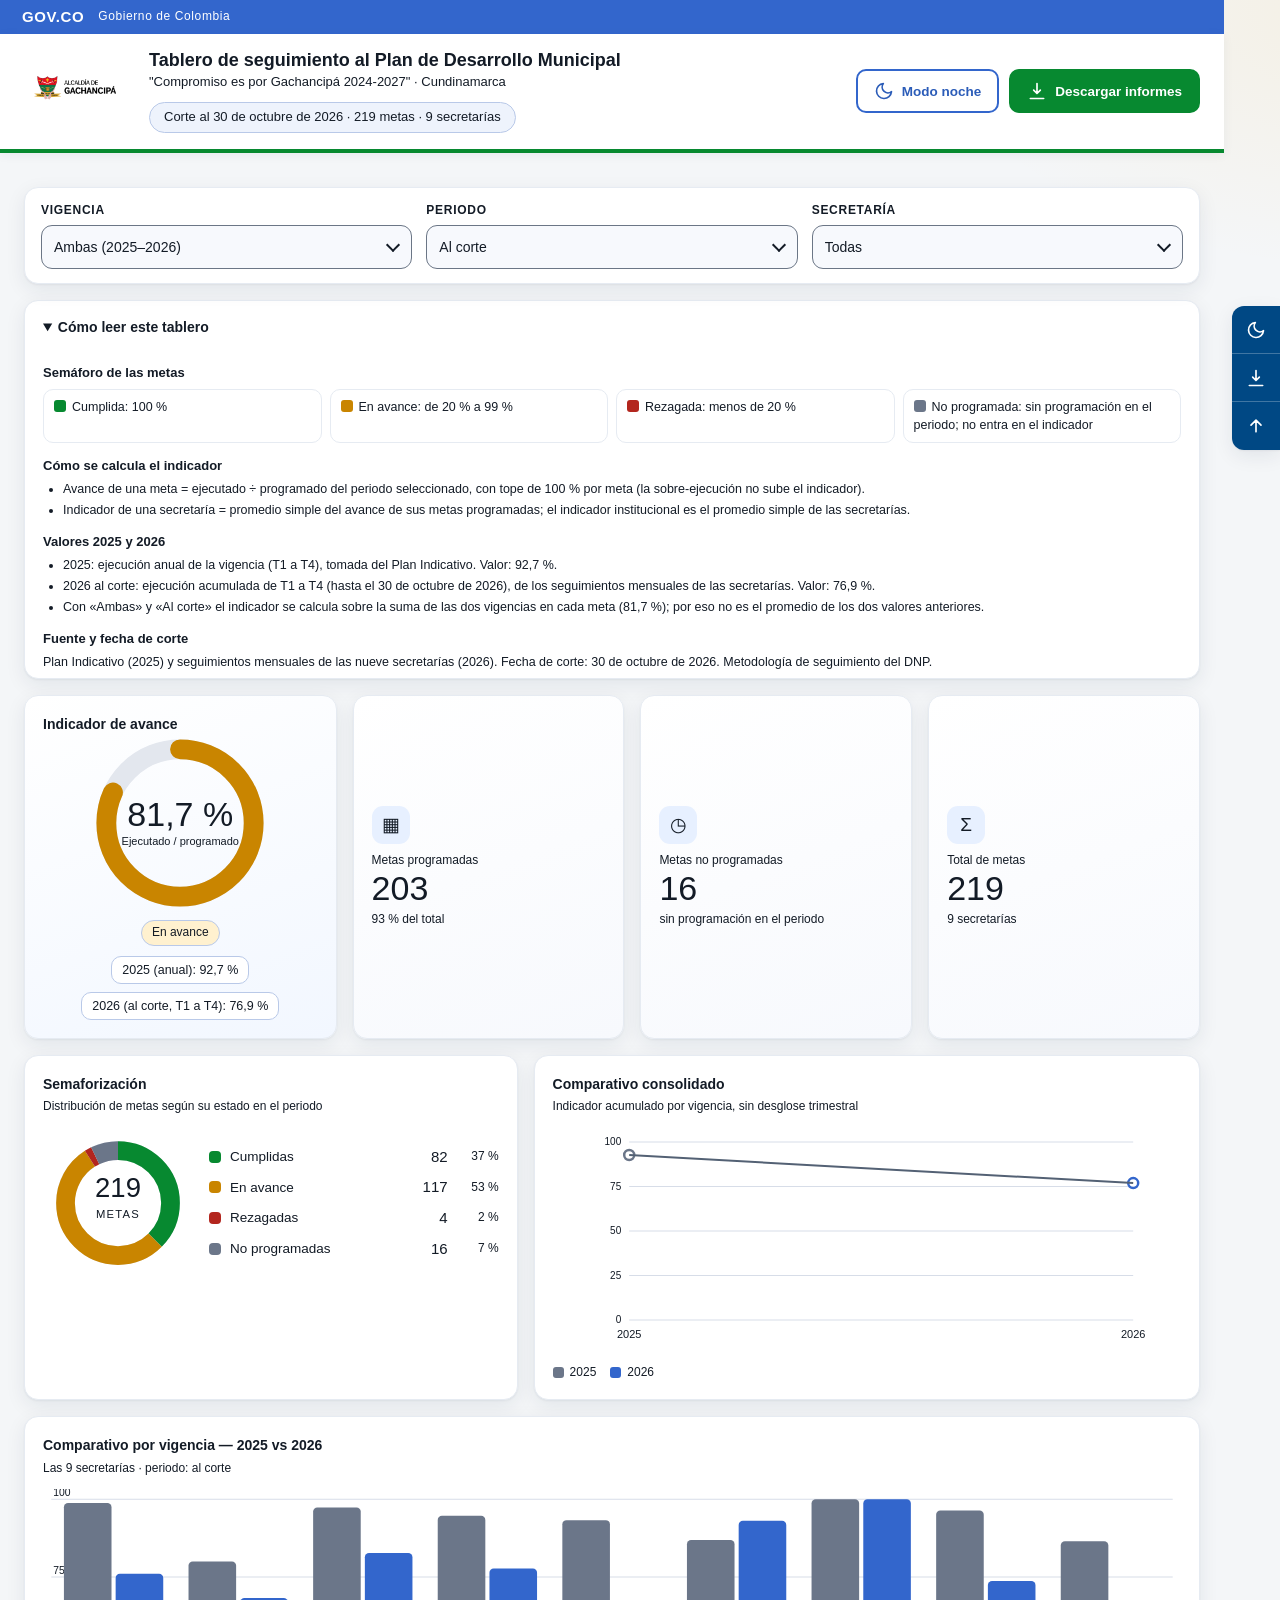
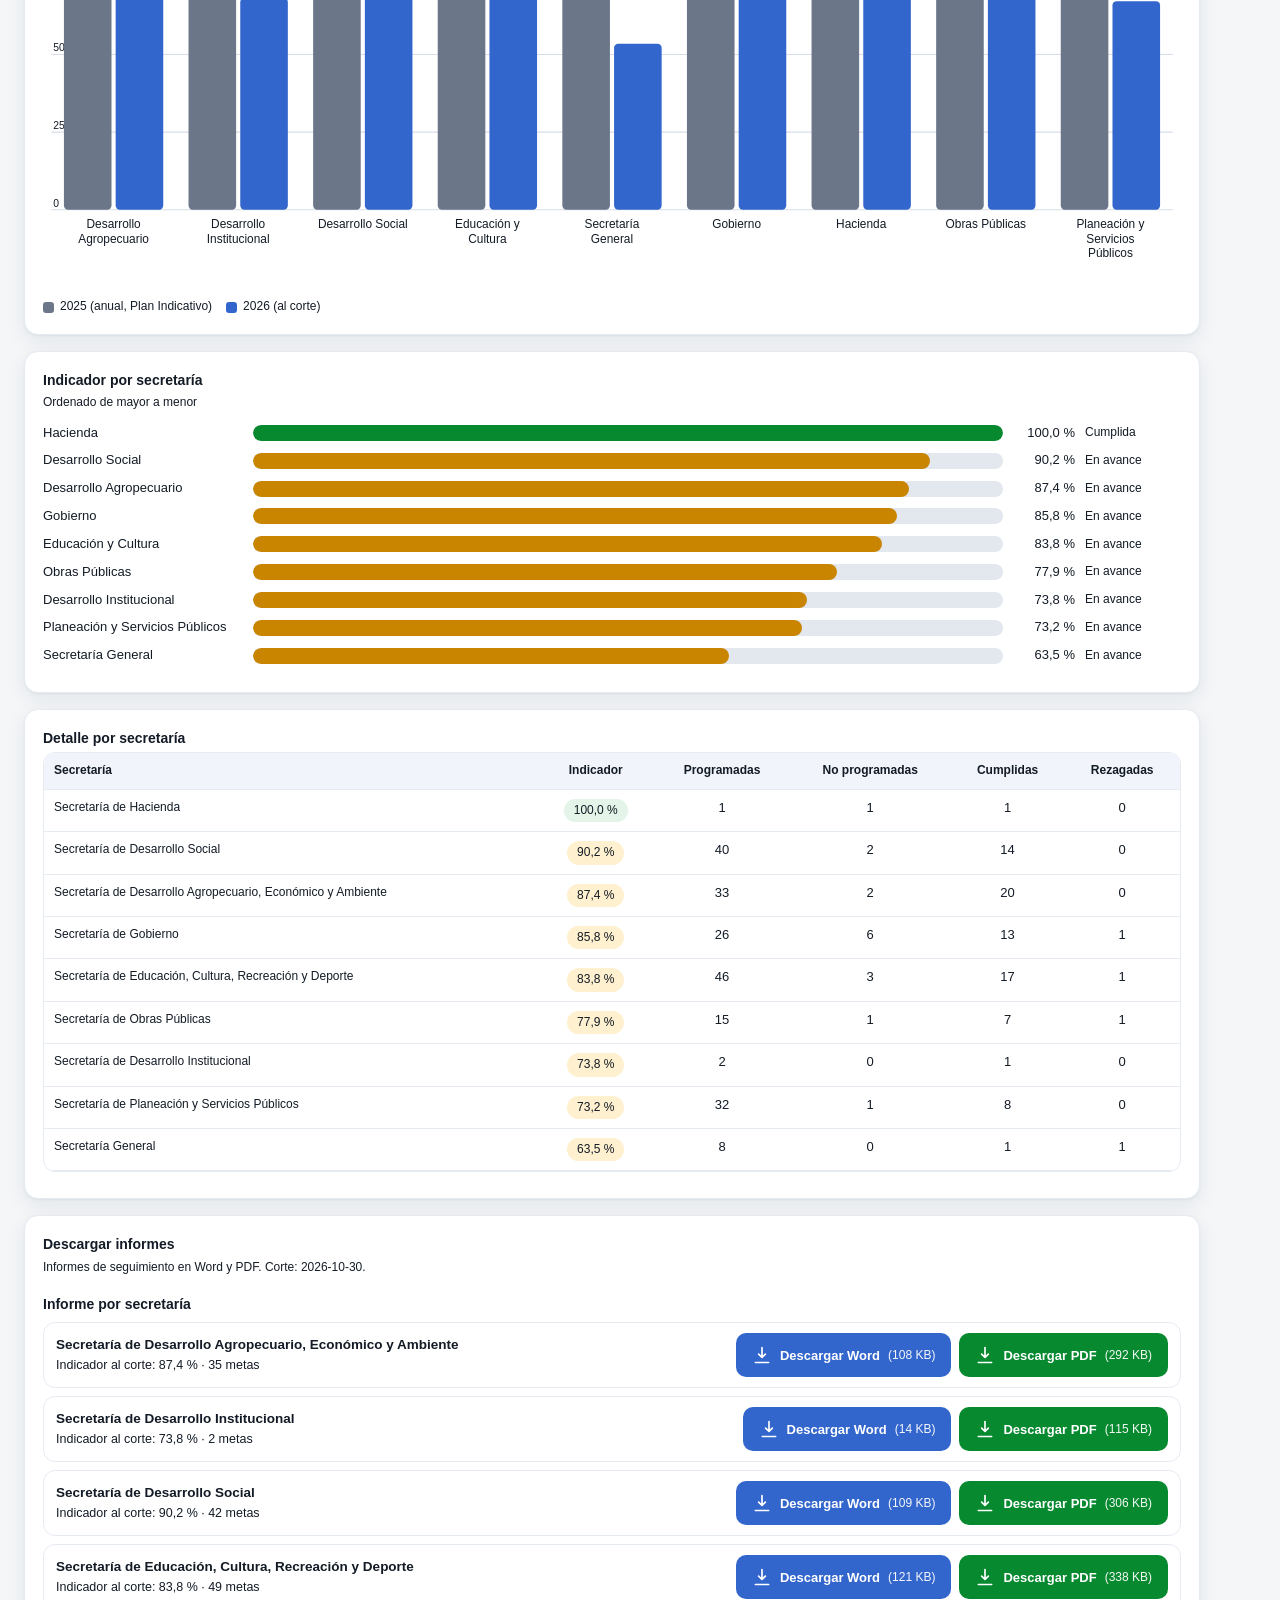
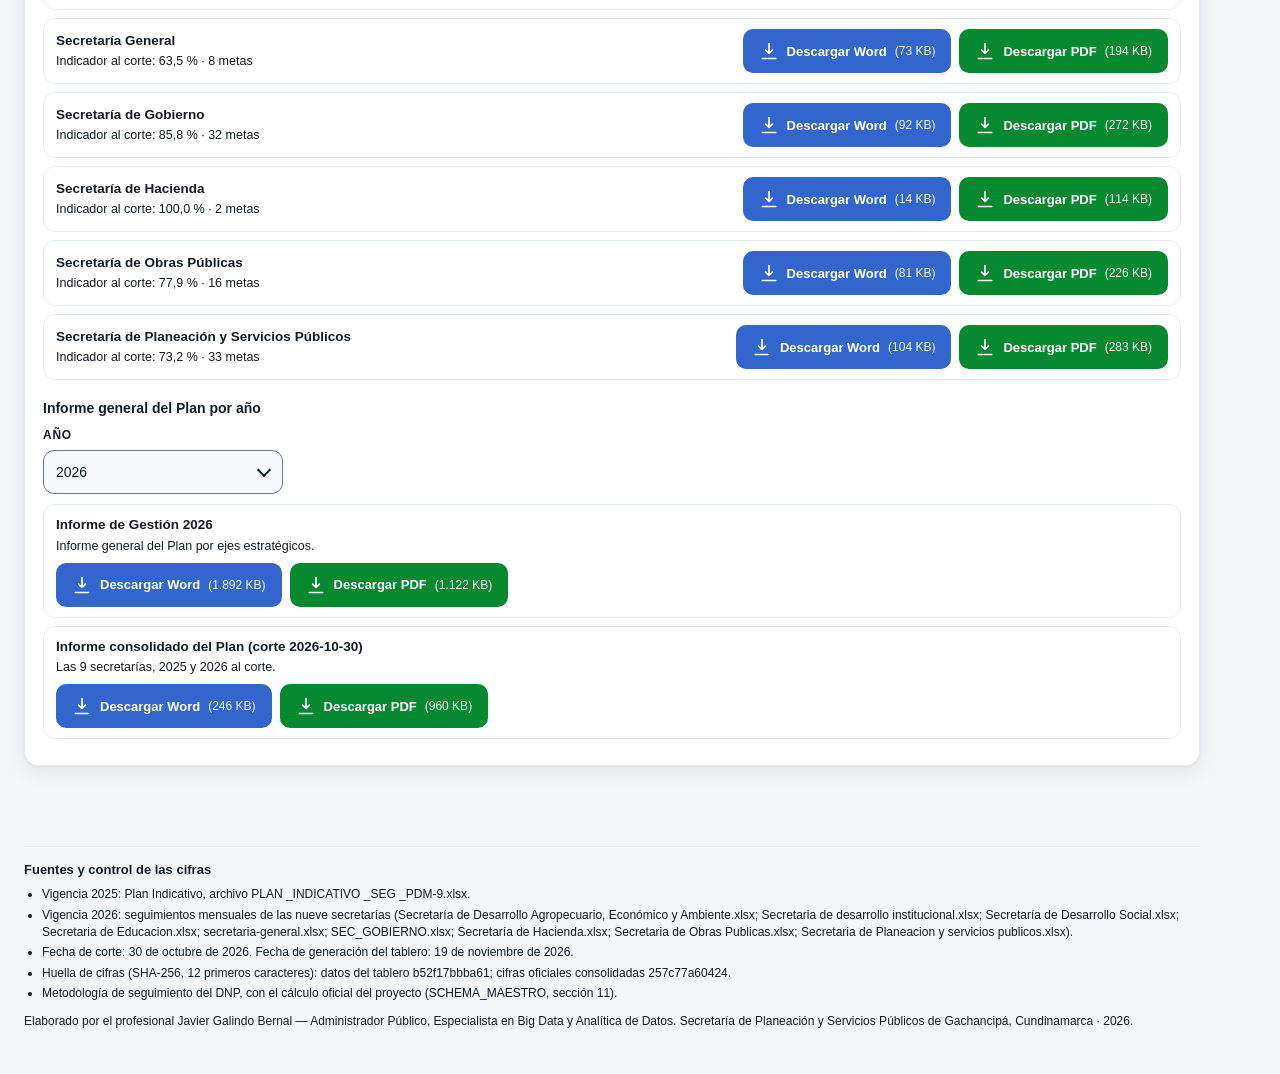
==== tablero.html @ d6ad06f3 "Se retiran las etiquetas «en verificación con la secretaría» del portal, el asistente y los informes" ====
<!doctype html>
<html lang="es">
<head>
<meta charset="utf-8">
<meta name="viewport" content="width=device-width, initial-scale=1">
<title>Tablero de Seguimiento — PDM Gachancipá</title>
<style>
  /* Tokens de color: modo día (por defecto) y modo noche ([data-theme="dark"]).
     Identidad GOV.CO: azul institucional #3366CC, variante #004884 y verde institucional #078930
     (mismos tokens y semáforo que el portal: portal/css/app.css). */
  :root{
    color-scheme:light;
    --govco:#3366CC; --govco-d:#004884; --govco-dd:#0b224f; --link:#2B5CB8; --focus:#0b224f;
    --f-tit:Montserrat,"Segoe UI",Arial,Helvetica,sans-serif;
    --f-txt:"Work Sans","Segoe UI",Arial,Helvetica,sans-serif;
    /* colores de gráfico y semáforo (>= 3:1 sobre blanco); el texto siempre va en --tinta */
    --verde:#078930; --verde-marca:#078930; --amar:#C98500; --rojo:#B3261E; --gris:#6B7689;
    --soft-cumplida:#E4F4E8; --soft-en_avance:#FFF1CF; --soft-rezagada:#FDE6E4; --soft-no_programada:#E8ECF3;
    --tinta:#131b26; --linea:#E6EBF2; --fondo:#F4F6F8; --panel:#FFFFFF; --panel2:#f7f9fd;
    --hero-a:#fff; --hero-b:#f2f7ff; --kpi-b:#f7f9fd; --kpi-ic:#e7f0ff;
    --track:#e3e7ee; --grid:#d7dde8; --line2:#536174; --campo-bd:#6B7686;
    --chip-bg:#eef3fc; --chip-bd:#b9c9e8; --th-bg:#f1f5fb; --hover:#f7faff;
    --nota-bg:#fff6e0; --nota-bd:#b87400;
    --glow1:rgba(51,102,204,.10); --glow2:rgba(244,178,35,.10);
    --bar-bg:#3366CC; --bar-fg:#fff; --head-bg:#fff;
    --btn-w-bg:#3366CC; --btn-w-fg:#fff; --btn-p-bg:#078930; --btn-p-fg:#fff;
    --sel-bg:#e7f0ff; --tt-bg:#0b224f; --tt-fg:#fff;
    --sombra:0 1px 2px rgba(16,32,60,.05),0 6px 20px rgba(16,32,60,.08);
  }
  [data-theme="dark"]{
    color-scheme:dark;
    --govco:#7FA8F5; --govco-d:#9DB9F7; --govco-dd:#9DB9F7; --link:#9DB9F7; --focus:#FFD966;
    --verde:#46C791; --verde-marca:#4FCB78; --amar:#F2B138; --rojo:#FF8F86; --gris:#9AA7BC;
    --soft-cumplida:#0F3A2A; --soft-en_avance:#3A2C08; --soft-rezagada:#40161A; --soft-no_programada:#1E2B40;
    --tinta:#E8EEF8; --linea:#24406a; --fondo:#0B1F3A; --panel:#102A4C; --panel2:#0d2342;
    --hero-a:#133158; --hero-b:#102A4C; --kpi-b:#0f2748; --kpi-ic:#1b3d6e;
    --track:#2a4570; --grid:#2a4570; --line2:#9AA7BA; --campo-bd:#9AA7BA;
    --chip-bg:#16355f; --chip-bd:#3b5f94; --th-bg:#16355f; --hover:#15325b;
    --nota-bg:#3a2f12; --nota-bd:#F2B138;
    --glow1:rgba(127,168,245,.12); --glow2:rgba(242,177,56,.05);
    --bar-bg:#004884; --bar-fg:#fff; --head-bg:#102A4C;
    --btn-w-bg:#7FA8F5; --btn-w-fg:#0B1F3A; --btn-p-bg:#4FCB78; --btn-p-fg:#07131F;
    --sel-bg:#1b3d6e; --tt-bg:#E8EEF8; --tt-fg:#0B1F3A;
    --sombra:0 6px 22px rgba(0,0,0,.35),0 1px 3px rgba(0,0,0,.3);
  }
  *{box-sizing:border-box}
  html{scroll-behavior:smooth}
  body{margin:0;font-family:var(--f-txt);
    color:var(--tinta);background:
      radial-gradient(1200px 500px at 10% -10%,var(--glow1),transparent 60%),
      radial-gradient(900px 500px at 110% 0%,var(--glow2),transparent 55%),
      var(--fondo);
    font-size:11pt;line-height:1.45;-webkit-font-smoothing:antialiased}
  @media(min-width:700px){body{padding-right:56px}}
  [hidden]{display:none!important}
  h1,h2,h3,summary,th,.govbar b{font-family:var(--f-tit)}
  a{color:var(--link)}
  :focus-visible{outline:3px solid var(--focus);outline-offset:2px;box-shadow:0 0 0 5px var(--panel)}
  .sr-only{position:absolute;width:1px;height:1px;margin:-1px;padding:0;overflow:hidden;clip:rect(0,0,0,0);white-space:nowrap;border:0}
  .skip{position:absolute;left:8px;top:-60px;background:var(--panel);color:var(--tinta);padding:8px 12px;border-radius:8px;z-index:100;border:2px solid var(--focus)}
  .skip:focus{top:8px}
  .govbar{background:var(--bar-bg);color:var(--bar-fg);font-size:12px;letter-spacing:.05em;padding:6px 22px;display:flex;gap:14px;align-items:center}
  .govbar b{font-weight:700;font-size:15px;letter-spacing:.04em}
  header.masthead{background:linear-gradient(115deg,#0b224f,#123a8c 60%,#3366CC);color:#fff;padding:22px 24px;position:relative;overflow:hidden;border-bottom:4px solid var(--verde-marca)}
  .masthead .crest{display:flex;align-items:center;gap:16px;position:relative;z-index:1}
  .crest .shield{width:54px;height:62px;flex:0 0 auto}
  .masthead h1{margin:0;font-size:22px;font-weight:700}
  .masthead .sub{margin:3px 0 0;font-size:13px;max-width:760px}
  .masthead .corte{margin-top:11px;font-size:13px;background:rgba(255,255,255,.16);display:inline-block;padding:5px 14px;border-radius:20px;border:1px solid rgba(255,255,255,.4)}
  /* encabezado blanco con escudo oficial */
  header.masthead-w{background:var(--head-bg);border-bottom:4px solid var(--verde-marca);padding:16px 24px;display:flex;align-items:center;gap:20px;flex-wrap:wrap;box-shadow:0 2px 10px rgba(19,45,102,.06)}
  .oficial-logo{height:70px;width:auto;flex:0 0 auto;border-radius:12px}
  [data-theme="dark"] .oficial-logo{background:#fff;padding:5px}
  .mw-txt{min-width:220px;flex:1 1 260px}
  .mw-t{font-size:18px;font-weight:700;color:var(--tinta);line-height:1.2;margin:0}
  .mw-s{font-size:13px;color:var(--tinta);margin-top:2px}
  .corte-l{margin-top:10px;font-size:13px;background:var(--chip-bg);color:var(--tinta);display:inline-block;padding:5px 14px;border-radius:20px;border:1px solid var(--chip-bd)}
  .mw-acc{display:flex;gap:10px;flex-wrap:wrap;align-items:center}
  .hbtn{display:inline-flex;align-items:center;justify-content:center;gap:8px;min-height:44px;min-width:44px;padding:8px 16px;border-radius:10px;font:700 13.5px var(--f-tit);cursor:pointer;text-decoration:none;border:2px solid var(--govco);background:transparent;color:var(--link)}
  .hbtn:hover{background:var(--sel-bg)}
  .hbtn svg,.dl svg,.sbtn svg{width:20px;height:20px;flex:0 0 auto;fill:none;stroke:currentColor;stroke-width:2;stroke-linecap:round;stroke-linejoin:round}
  .hbtn.prim{background:var(--btn-p-bg);border-color:var(--btn-p-bg);color:var(--btn-p-fg)}
  .hbtn.prim:hover{filter:brightness(1.08);background:var(--btn-p-bg)}
  .ic-sun{display:none}
  [data-theme="dark"] .ic-sun{display:block}
  [data-theme="dark"] .ic-moon{display:none}
  /* barra lateral de accesibilidad */
  .sidebar{position:fixed;right:0;top:34%;z-index:60;display:none;flex-direction:column;background:var(--govco-d);border-radius:12px 0 0 12px;overflow:hidden;box-shadow:var(--sombra)}
  [data-theme="dark"] .sidebar{background:#004884;border:1px solid var(--chip-bd);border-right:0}
  @media(min-width:700px){.sidebar{display:flex}}
  .sbtn{display:flex;align-items:center;justify-content:center;width:48px;height:48px;background:transparent;border:0;color:#fff;cursor:pointer;text-decoration:none;border-bottom:1px solid rgba(255,255,255,.25)}
  .sbtn:last-child{border-bottom:0}
  .sbtn:hover{background:rgba(255,255,255,.18)}
  .sbtn:focus-visible{outline:3px solid #FFD966;outline-offset:-4px;box-shadow:none}
  .wrap{max-width:1220px;margin:0 auto;padding:18px 22px 46px}
  .filtros{background:var(--panel);border:1px solid var(--linea);border-radius:14px;padding:14px 16px;margin:16px 0;
    display:grid;grid-template-columns:repeat(auto-fit,minmax(200px,1fr));gap:14px;box-shadow:var(--sombra)}
  @media(min-width:700px){.filtros{position:sticky;top:8px;z-index:20}}
  .filtros label,.infsel label{display:block;font-size:12px;font-weight:700;color:var(--tinta);text-transform:uppercase;letter-spacing:.06em;margin-bottom:6px}
  .selwrap{position:relative}
  .filtros select,.infsel select{width:100%;padding:11px 34px 11px 12px;min-height:44px;border:1.5px solid var(--campo-bd);border-radius:11px;font-size:14px;font-family:inherit;background:var(--panel2);color:var(--tinta);appearance:none;cursor:pointer}
  .filtros select:hover,.infsel select:hover{border-color:var(--govco-d)}
  .selwrap::after{content:"";position:absolute;right:14px;top:50%;width:8px;height:8px;border-right:2px solid var(--tinta);border-bottom:2px solid var(--tinta);transform:translateY(-70%) rotate(45deg);pointer-events:none}
  .note{font-size:12px;color:var(--tinta)}
  .fnote{margin:-4px 0 12px;color:var(--tinta);background:var(--nota-bg);border:1px solid var(--nota-bd);border-radius:10px;padding:8px 12px;font-size:12.5px;display:none}
  .fnote.show{display:block;animation:fade .3s}
  /* cómo leer */
  details.how{background:var(--panel);border:1px solid var(--linea);border-radius:14px;padding:4px 18px;margin:0 0 16px;box-shadow:var(--sombra)}
  details.how summary{cursor:pointer;font-weight:700;padding:12px 0;font-size:14px;list-style-position:inside}
  .how h3{font-size:13px;font-weight:700;margin:14px 0 4px}
  .how p,.how li{font-size:12.5px;margin:3px 0}
  .how ul{margin:4px 0 8px;padding-left:20px}
  .how .rng{display:grid;grid-template-columns:repeat(auto-fit,minmax(220px,1fr));gap:8px;margin:6px 0}
  .how .rng div{border:1px solid var(--linea);border-radius:10px;padding:8px 10px;font-size:12.5px}
  .how .rng i{display:inline-block;width:12px;height:12px;border-radius:3px;margin-right:6px;vertical-align:-1px}
  /* grid */
  .row{display:grid;gap:16px;margin-bottom:16px}
  .r-hero{grid-template-columns:1.15fr 1fr 1fr 1fr}
  .r-2{grid-template-columns:1fr 1.35fr}
  .r-1{grid-template-columns:1fr}
  @media(max-width:900px){.r-hero{grid-template-columns:1fr 1fr}.r-2{grid-template-columns:1fr}}
  @media(max-width:560px){.r-hero{grid-template-columns:1fr}.wrap{padding:14px 16px 36px}}
  .card{background:var(--panel);border:1px solid var(--linea);border-radius:14px;padding:18px;box-shadow:var(--sombra);position:relative;overflow:hidden;min-width:0}
  .card h2{margin:0 0 4px;font-size:14px;font-weight:700;color:var(--tinta)}
  .card .csub{font-size:12px;color:var(--tinta);margin:0 0 12px}
  .hero{display:flex;flex-direction:column;align-items:center;justify-content:center;text-align:center;
    background:linear-gradient(160deg,var(--hero-a),var(--hero-b))}
  .hero .ringwrap{position:relative;width:170px;height:170px}
  .hero .ringval{position:absolute;inset:0;display:flex;flex-direction:column;align-items:center;justify-content:center}
  .hero .ringval span.v{font-size:34px;line-height:1;font-family:var(--f-tit)}
  .hero .ringval small{font-size:11px;color:var(--tinta);margin-top:3px}
  .yy{display:flex;gap:8px;flex-wrap:wrap;justify-content:center;margin-top:10px;font-size:12.5px}
  .yy span{border:1px solid var(--chip-bd);border-radius:10px;padding:4px 10px;background:var(--panel)}
  .kpi{display:flex;flex-direction:column;justify-content:center;min-height:150px;background:linear-gradient(160deg,var(--hero-a),var(--kpi-b))}
  .kpi .ic{width:38px;height:38px;border-radius:11px;display:flex;align-items:center;justify-content:center;margin-bottom:8px;font-size:19px;background:var(--kpi-ic);color:var(--tinta)}
  .kpi .lbl{font-size:12px;color:var(--tinta)}
  .kpi .val{font-size:34px;margin-top:2px;line-height:1;color:var(--tinta);font-family:var(--f-tit)}
  .kpi .hint{font-size:12px;color:var(--tinta);margin-top:6px}
  /* donut */
  .donutwrap{display:flex;gap:16px;align-items:center;flex-wrap:wrap}
  .donutlegend{flex:1;min-width:150px}
  .semrow{display:flex;align-items:center;gap:9px;margin:9px 0;cursor:default}
  .semrow .dot{width:12px;height:12px;border-radius:4px;flex:0 0 auto}
  .semrow .nm{flex:1;font-size:13.5px}
  .semrow .ct{font-size:15px}
  .semrow .pc{font-size:12px;color:var(--tinta);width:42px;text-align:right}
  /* bars */
  .bar{display:grid;grid-template-columns:minmax(120px,200px) 1fr 62px 96px;gap:10px;align-items:center;margin:9px 0;font-size:13px}
  .bar .nm{color:var(--tinta);overflow-wrap:break-word}
  .bar .track{background:var(--track);border-radius:8px;height:16px;overflow:hidden}
  .bar .fill{height:100%;border-radius:8px;width:0;transition:width .7s cubic-bezier(.22,1,.36,1)}
  .bar .pc{text-align:right}
  .bar .est{font-size:12px}
  @media(max-width:560px){.bar{grid-template-columns:1fr 62px;gap:4px 10px}.bar .nm{grid-column:1/-1}.bar .track{grid-column:1}.bar .est{grid-column:1/-1}}
  /* comparativo: SVG en escritorio, barras horizontales en móvil */
  .cmpm{display:none}
  .cmpm .g{margin:12px 0}
  .cmpm .g .nm{font-size:13px;margin-bottom:3px}
  .cmpm .l{display:grid;grid-template-columns:44px 1fr 62px;gap:8px;align-items:center;font-size:12px;margin:3px 0}
  .cmpm .track{background:var(--track);border-radius:8px;height:12px;overflow:hidden}
  .cmpm .fill{height:100%;border-radius:8px}
  .cmpm .pc{text-align:right}
  @media(max-width:560px){#cmp{display:none}.cmpm{display:block}}
  /* table */
  table{width:100%;border-collapse:collapse;font-size:13px}
  caption{text-align:left;padding:6px 10px;font-size:12px}
  th,td{padding:9px 10px;text-align:left;border-bottom:1px solid var(--linea);vertical-align:top;overflow-wrap:break-word}
  th{background:var(--th-bg);font-size:12px;font-weight:700;color:var(--tinta);position:sticky;top:0}
  tr:hover td{background:var(--hover)}
  td.num,th.num{text-align:center}
  .pill{display:inline-block;padding:3px 10px;border-radius:20px;font-size:12px;color:var(--tinta)}
  .tablewrap{max-height:540px;overflow:auto;border:1px solid var(--linea);border-radius:12px}
  .leyenda{display:flex;flex-wrap:wrap;gap:14px;margin-top:10px;font-size:12px;color:var(--tinta)}
  .leyenda span{display:flex;align-items:center;gap:6px}
  .leyenda i{width:11px;height:11px;border-radius:3px;display:inline-block}
  .chip{display:inline-flex;align-items:center;gap:6px;font-size:12px;background:var(--chip-bg);color:var(--tinta);padding:3px 10px;border-radius:20px;border:1px solid var(--chip-bd)}
  /* panel de descarga de informes */
  #informes{scroll-margin-top:110px}
  #informes h3{font-size:14px;margin:18px 0 8px}
  .inf-list{list-style:none;margin:0;padding:0}
  .inf-row{display:flex;flex-wrap:wrap;align-items:center;justify-content:space-between;gap:10px 16px;padding:10px 12px;border:1px solid var(--linea);border-radius:12px;margin:8px 0}
  .inf-row.sel{background:var(--sel-bg);border:2px solid var(--govco);padding:9px 11px}
  .inf-n{flex:1 1 280px;min-width:0}
  .inf-n b{display:block;font-size:13.5px;font-weight:600}
  .inf-n span{font-size:12.5px}
  .inf-btns{display:flex;gap:8px;flex-wrap:wrap}
  .dl{display:inline-flex;align-items:center;justify-content:center;gap:8px;min-height:44px;min-width:44px;padding:8px 14px;border-radius:10px;font:600 13px var(--f-txt);text-decoration:none;border:2px solid transparent;cursor:pointer}
  .dl .kb{font-weight:400;font-size:12px;opacity:.95}
  .dl-w{background:var(--btn-w-bg);color:var(--btn-w-fg)}
  .dl-p{background:var(--btn-p-bg);color:var(--btn-p-fg)}
  a.dl:hover{filter:brightness(1.1)}
  .dl[aria-disabled="true"]{background:transparent;color:var(--tinta);border:2px dashed var(--campo-bd);cursor:not-allowed;opacity:.85}
  .infsel{max-width:240px;margin-bottom:10px}
  .inf-nota{background:var(--nota-bg);border:1px solid var(--nota-bd);border-radius:10px;padding:8px 12px;font-size:12.5px;margin:8px 0}
  .inf-item{padding:10px 12px;border:1px solid var(--linea);border-radius:12px;margin:8px 0}
  .inf-item b{display:block;font-size:13.5px;font-weight:600}
  .inf-item p{margin:2px 0 8px;font-size:12.5px}
  footer{max-width:1220px;margin:0 auto;padding:18px 22px 44px;color:var(--tinta);font-size:12px}
  footer .ft{border-top:1px solid var(--linea);padding-top:14px}
  .ft-t{font-size:13px;font-weight:700;margin:0 0 6px}
  .ft-l{margin:0 0 10px;padding-left:18px}
  .ft-l li{margin:3px 0;overflow-wrap:anywhere}
  .credito{font-size:12px;margin:8px 0 0}
  @keyframes fade{from{opacity:0;transform:translateY(4px)}to{opacity:1;transform:none}}
  .anim{animation:fade .35s ease}
  svg .seg{transition:stroke-dashoffset .8s cubic-bezier(.22,1,.36,1)}
  .tt{position:fixed;pointer-events:none;background:var(--tt-bg);color:var(--tt-fg);font-size:12px;padding:6px 9px;border-radius:8px;opacity:0;transform:translateY(4px);transition:opacity .12s;z-index:50;box-shadow:0 6px 18px rgba(0,0,0,.25)}
  .tt.show{opacity:1;transform:none}
  @media(prefers-reduced-motion:reduce){*{animation:none!important;transition:none!important}html{scroll-behavior:auto}}
</style>
<script>
/* Tema antes de pintar: elección guardada o preferencia del sistema (localStorage opcional). */
(function(){var t=null;try{t=localStorage.getItem('pdm-tema');}catch(e){}
if(t!=='dark'&&t!=='light'){t=(window.matchMedia&&matchMedia('(prefers-color-scheme: dark)').matches)?'dark':'light';}
document.documentElement.setAttribute('data-theme',t);})();
</script>
</head>
<body>
<a class="skip" href="#principal">Ir al contenido</a>
<div class="govbar"><b>GOV.CO</b><span>Gobierno de Colombia</span></div>
<header class="masthead-w"><img class="oficial-logo" src="[data-uri]" alt="Escudo de la Alcaldía de Gachancipá"><div class="mw-txt"><h1 class="mw-t">Tablero de seguimiento al Plan de Desarrollo Municipal</h1><div class="mw-s">"Compromiso es por Gachancipá 2024-2027" · Cundinamarca</div><div class="corte corte-l" id="corteTxt"></div></div><div class="mw-acc"><button type="button" class="hbtn js-theme" aria-pressed="false"><svg class="ic-moon" viewBox="0 0 24 24" aria-hidden="true"><path d="M21 12.8A9 9 0 1 1 11.2 3a7 7 0 0 0 9.8 9.8z"/></svg><svg class="ic-sun" viewBox="0 0 24 24" aria-hidden="true"><circle cx="12" cy="12" r="4"/><path d="M12 2v2M12 20v2M4.9 4.9l1.4 1.4M17.7 17.7l1.4 1.4M2 12h2M20 12h2M4.9 19.1l1.4-1.4M17.7 6.3l1.4-1.4"/></svg><span class="th-lbl">Modo noche</span></button><a class="hbtn prim js-inf" href="#informes"><svg viewBox="0 0 24 24" aria-hidden="true"><path d="M12 3v12m0 0l-4-4m4 4l4-4M4 21h16"/></svg>Descargar informes</a></div></header>
<nav class="sidebar" aria-label="Accesibilidad y accesos rápidos"><button type="button" class="sbtn js-theme" aria-pressed="false" aria-label="Modo noche" title="Modo noche"><svg class="ic-moon" viewBox="0 0 24 24" aria-hidden="true"><path d="M21 12.8A9 9 0 1 1 11.2 3a7 7 0 0 0 9.8 9.8z"/></svg><svg class="ic-sun" viewBox="0 0 24 24" aria-hidden="true"><circle cx="12" cy="12" r="4"/><path d="M12 2v2M12 20v2M4.9 4.9l1.4 1.4M17.7 17.7l1.4 1.4M2 12h2M20 12h2M4.9 19.1l1.4-1.4M17.7 6.3l1.4-1.4"/></svg></button><a class="sbtn js-inf" href="#informes" aria-label="Descargar informes" title="Descargar informes"><svg viewBox="0 0 24 24" aria-hidden="true"><path d="M12 3v12m0 0l-4-4m4 4l4-4M4 21h16"/></svg></a><a class="sbtn" href="#principal" aria-label="Ir al contenido" title="Ir al contenido"><svg viewBox="0 0 24 24" aria-hidden="true"><path d="M12 19V5m0 0l-6 6m6-6l6 6"/></svg></a></nav>

<main class="wrap" id="principal">
  <div class="filtros" role="group" aria-label="Filtros del tablero">
    <div><label for="fAnio">Vigencia</label><div class="selwrap"><select id="fAnio">
      <option value="ambas" selected>Ambas (2025–2026)</option><option value="2025">2025</option><option value="2026">2026</option>
    </select></div></div>
    <div><label for="fPeriodo">Periodo</label><div class="selwrap"><select id="fPeriodo">
      <option value="corte" selected>Al corte</option><option value="anio">Año completo</option>
      <option value="s1">Semestre 1 (T1+T2)</option><option value="s2">Semestre 2 (T3+T4)</option>
      <option value="t1">Trimestre 1 (T1)</option><option value="t2">Trimestre 2 (T2)</option>
      <option value="t3">Trimestre 3 (T3)</option><option value="t4">Trimestre 4 (T4)</option>
    </select></div></div>
    <div><label for="fSec">Secretaría</label><div class="selwrap"><select id="fSec"><option value="-1">Todas</option></select></div></div>
  </div>
  <div class="fnote" id="futuroNote" role="status"></div>

  <details class="how" id="como" open>
    <summary>Cómo leer este tablero</summary>
    <h3>Semáforo de las metas</h3>
    <div class="rng" id="howSem"></div>
    <h3>Cómo se calcula el indicador</h3>
    <ul id="howInd"></ul>
    <h3>Valores 2025 y 2026</h3>
    <ul id="howAnio"></ul>
    <h3>Fuente y fecha de corte</h3>
    <p id="howFuente"></p>
  </details>

  <div class="sr-only" id="liveSum" aria-live="polite"></div>

  <!-- HERO: anillo indicador + KPIs -->
  <section class="row r-hero" aria-label="Indicadores principales">
    <div class="card hero">
      <h2 style="align-self:flex-start">Indicador de avance</h2>
      <div class="ringwrap">
        <svg viewBox="0 0 120 120" width="170" height="170" id="ringSvg" role="img" aria-label="Indicador de avance">
          <circle cx="60" cy="60" r="52" fill="none" stroke="var(--track)" stroke-width="14"/>
          <circle id="ring" class="seg" cx="60" cy="60" r="52" fill="none" stroke="var(--govco)" stroke-width="14"
            stroke-linecap="round" transform="rotate(-90 60 60)" stroke-dasharray="326.7" stroke-dashoffset="326.7"/>
        </svg>
        <div class="ringval" aria-hidden="true"><span class="v" id="ringTxt">—</span><small>Ejecutado / programado</small></div>
      </div>
      <div class="chip" id="heroChip" style="margin-top:12px"></div>
      <div class="yy" id="heroYY"></div>
    </div>
    <div class="card kpi"><div class="ic" aria-hidden="true">▦</div><div class="lbl">Metas programadas</div><div class="val" id="kProg">—</div><div class="hint" id="kProgH"></div></div>
    <div class="card kpi"><div class="ic" aria-hidden="true">◷</div><div class="lbl">Metas no programadas</div><div class="val" id="kNoProg">—</div><div class="hint">sin programación en el periodo</div></div>
    <div class="card kpi"><div class="ic" aria-hidden="true">Σ</div><div class="lbl">Total de metas</div><div class="val" id="kTot">—</div><div class="hint" id="kTotH"></div></div>
  </section>

  <!-- Dona semáforo + comparativo consolidado -->
  <section class="row r-2" aria-label="Semaforización y comparativo consolidado">
    <div class="card">
      <h2>Semaforización</h2><p class="csub">Distribución de metas según su estado en el periodo</p>
      <div class="donutwrap">
        <svg id="donut" viewBox="0 0 120 120" width="150" height="150" style="flex:0 0 auto" role="img" aria-label="Semaforización"></svg>
        <div class="donutlegend" id="semList"></div>
      </div>
    </div>
    <div class="card">
      <h2 id="trendTitle">Comparativo consolidado</h2><p class="csub" id="trendSub"></p>
      <svg id="trend" viewBox="0 0 560 220" width="100%" height="220" preserveAspectRatio="xMidYMid meet" role="img" aria-label="Comparativo consolidado"></svg>
      <div class="leyenda" id="trendLeg"></div>
    </div>
  </section>

  <!-- Comparativo 2025 vs 2026 -->
  <section class="row r-1" aria-label="Comparativo por vigencia">
    <div class="card">
      <h2>Comparativo por vigencia — 2025 vs 2026</h2><p class="csub" id="cmpSub"></p>
      <svg id="cmp" viewBox="0 0 1100 380" width="100%" preserveAspectRatio="xMidYMid meet" role="img" aria-label="Comparativo por vigencia"></svg>
      <div class="cmpm" id="cmpM"></div>
      <div class="leyenda">
        <span><i style="background:var(--gris)"></i>2025 (anual, Plan Indicativo)</span>
        <span><i style="background:var(--govco)"></i>2026 (al corte)</span>
      </div>
    </div>
  </section>

  <!-- Ranking -->
  <section class="row r-1" aria-label="Ranking">
    <div class="card"><h2 id="chartTitle">Indicador por secretaría</h2><p class="csub">Ordenado de mayor a menor</p><div id="chart" role="list"></div></div>
  </section>

  <!-- Tabla -->
  <section class="row r-1" aria-label="Detalle">
    <div class="card"><h2 id="tableTitle">Detalle</h2><div class="tablewrap" tabindex="0" role="region" aria-labelledby="tableTitle"><table id="tabla"></table></div><div class="note" id="tableNote" style="margin-top:8px"></div></div>
  </section>
  <!-- Descarga de informes (se oculta si no hay manifiesto) -->
  <section class="row r-1" id="informes" aria-labelledby="infT" hidden>
    <div class="card">
      <h2 id="infT">Descargar informes</h2>
      <p class="csub" id="infSub"></p>
      <h3 id="infSecT">Informe por secretaría</h3>
      <ul class="inf-list" id="infSec" aria-labelledby="infSecT"></ul>
      <h3 id="infGenT">Informe general del Plan por año</h3>
      <div class="infsel"><label for="fInfAnio">Año</label><div class="selwrap"><select id="fInfAnio"></select></div></div>
      <div id="infGen" aria-live="polite"></div>
    </div>
  </section>
</main>

<div class="tt" id="tt" aria-hidden="true"></div>
<footer><div class="ft"><h2 class="ft-t">Fuentes y control de las cifras</h2><ul class="ft-l"><li>Vigencia 2025: Plan Indicativo, archivo PLAN _INDICATIVO _SEG _PDM-9.xlsx.</li><li>Vigencia 2026: seguimientos mensuales de las nueve secretarías (Secretaría de Desarrollo Agropecuario, Económico y Ambiente.xlsx; Secretaria de desarrollo institucional.xlsx; Secretaría de Desarrollo Social.xlsx; Secretaria de Educacion.xlsx; secretaria-general.xlsx; SEC_GOBIERNO.xlsx; Secretaría de Hacienda.xlsx; Secretaria de Obras Publicas.xlsx; Secretaria de Planeacion y servicios publicos.xlsx).</li><li>Fecha de corte: 30 de octubre de 2026. Fecha de generación del tablero: 19 de noviembre de 2026.</li><li>Huella de cifras (SHA-256, 12 primeros caracteres): datos del tablero b52f17bbba61; cifras oficiales consolidadas 257c77a60424.</li><li>Metodología de seguimiento del DNP, con el cálculo oficial del proyecto (SCHEMA_MAESTRO, sección 11).</li></ul><p class="credito">Elaborado por el profesional Javier Galindo Bernal — Administrador Público, Especialista en Big Data y Analítica de Datos. Secretaría de Planeación y Servicios Públicos de Gachancipá, Cundinamarca · 2026.</p></div></footer>

<script>
const DATA = {"corte": "30 de octubre de 2026", "corte_iso": "2026-10-30", "corte_trim": 4, "mes": "octubre", "trim_ordinal": "cuarto", "vig_actual": 2026, "vig_anterior": 2025, "umbral_rojo": 20.0, "fuente_2025": "PLAN _INDICATIVO _SEG _PDM-9.xlsx", "fuentes_2026": ["Secretaría de Desarrollo Agropecuario, Económico y Ambiente.xlsx", "Secretaria de desarrollo institucional.xlsx", "Secretaría de Desarrollo Social.xlsx", "Secretaria de Educacion.xlsx", "secretaria-general.xlsx", "SEC_GOBIERNO.xlsx", "Secretaría de Hacienda.xlsx", "Secretaria de Obras Publicas.xlsx", "Secretaria de Planeacion y servicios publicos.xlsx"], "generado": "2026-11-19", "huella_datos": "b52f17bbba61", "huella_cifras": "257c77a60424", "secretarias": ["Secretaría de Desarrollo Agropecuario, Económico y Ambiente", "Secretaría de Desarrollo Institucional", "Secretaría de Desarrollo Social", "Secretaría de Educación, Cultura, Recreación y Deporte", "Secretaría General", "Secretaría de Gobierno", "Secretaría de Hacienda", "Secretaría de Obras Públicas", "Secretaría de Planeación y Servicios Públicos"], "sec_corto": ["Desarrollo Agropecuario", "Desarrollo Institucional", "Desarrollo Social", "Educación y Cultura", "Secretaría General", "Gobierno", "Hacienda", "Obras Públicas", "Planeación y Servicios Públicos"], "metas": [{"s": 0, "c": "109", "m": "Adquirir mínimo 1 predio de interés hídrico implementando acciones complementarias de ley 99 y Ley 2320 de 2023", "y25": [[0.0, 0.0], [0.0, 0.0], [13.0, 13.0], [12.0, 12.0]], "y26": [[25.0, 25.0], [25.0, 25.0], [25.0, 25.0], [25.0, 25.0]]}, {"s": 0, "c": "110", "m": "Realizar una campaña al año de reforestacion y concervacion con 500 árboles nativos y/o especies arbóreas en zonas de interés hídrico y ambiental.", "y25": [[0.0, 0.0], [0.0, 0.0], [50.0, 50.0], [50.0, 50.0]], "y26": [[25.0, 25.0], [25.0, 25.0], [25.0, 25.0], [25.0, 25.0]]}, {"s": 0, "c": "111", "m": "Ejecutar 5 estrategias de protección de flora y fauna y recursos hídricos", "y25": [[0.0, 0.0], [0.0, 0.0], [45.0, 45.0], [30.0, 30.0]], "y26": [[25.0, 20.0], [25.0, 25.0], [25.0, 25.0], [25.0, 25.0]]}, {"s": 0, "c": "112", "m": "Ejecutar 3 proyectos ambientales en el marco de los PROCEDAS Y PRAES anuales", "y25": [[0.0, 0.0], [0.0, 0.0], [66.0, 66.0], [34.0, 34.0]], "y26": [[25.0, 25.0], [25.0, 25.0], [25.0, 25.0], [25.0, 25.0]]}, {"s": 0, "c": "113", "m": "Crear y poner en funcionamiento un vivero municipal", "y25": [[0.0, 0.0], [0.0, 0.0], [50.0, 50.0], [50.0, 35.0]], "y26": [[25.0, 20.0], [25.0, 10.0], [25.0, 0.0], [25.0, 0.0]]}, {"s": 0, "c": "114", "m": "Promover un proyecto de energías limpias en el municipio", "y25": [[0.0, 0.0], [0.0, 0.0], [25.0, 25.0], [75.0, 75.0]], "y26": [[25.0, 20.0], [25.0, 20.0], [25.0, 0.0], [25.0, 0.0]]}, {"s": 0, "c": "116", "m": "Ejecutar 30% de los programas correspondientes al PGIRS en el cuatrenio", "y25": [[0.0, 0.0], [0.0, 0.0], [50.0, 50.0], [50.0, 50.0]], "y26": [[25.0, 25.0], [25.0, 25.0], [25.0, 25.0], [25.0, 25.0]]}, {"s": 0, "c": "117", "m": "Apoyar la creación y puesta en funcionamiento de una nueva asociación de recuperadores en el municipio de Gachancipá", "y25": [[0.0, 0.0], [0.0, 0.0], [50.0, 50.0], [50.0, 50.0]], "y26": [[25.0, 25.0], [25.0, 25.0], [25.0, 25.0], [25.0, 25.0]]}, {"s": 0, "c": "118", "m": "Crear y poner en funcionamiento un espacio con zonas estructurantes para caninos y felinos", "y25": [[0.0, 0.0], [0.0, 0.0], [50.0, 50.0], [50.0, 50.0]], "y26": [[25.0, 15.0], [25.0, 15.0], [25.0, 10.0], [25.0, 10.0]]}, {"s": 0, "c": "119", "m": "Realizar 4 campañas pedagógicas de tenencia responsable de mascotas en el área rural y/o urbana en el año", "y25": [[0.0, 0.0], [0.0, 0.0], [50.0, 50.0], [50.0, 50.0]], "y26": [[25.0, 25.0], [25.0, 25.0], [25.0, 0.0], [25.0, 0.0]]}, {"s": 0, "c": "120", "m": "Realizar 3 actividades del programa de bienestar animales al año", "y25": [[0.0, 0.0], [0.0, 0.0], [50.0, 50.0], [50.0, 50.0]], "y26": [[25.0, 25.0], [25.0, 25.0], [25.0, 13.0], [25.0, 0.0]]}, {"s": 0, "c": "121", "m": "Atender a 900 animales (Caninos y/o Felinos) con esterilizacion durante el cuatrenio", "y25": [[0.0, 0.0], [0.0, 0.0], [85.0, 85.0], [15.0, 5.0]], "y26": [[25.0, 12.0], [25.0, 12.0], [25.0, 10.0], [25.0, 0.0]]}, {"s": 0, "c": "122", "m": "Atender a 800 animales (Caninos y/o Felinos) con vacunación preventiva de enfermedades zoonóticas durante el cuatrenio", "y25": [[0.0, 0.0], [0.0, 0.0], [38.0, 38.0], [62.0, 62.0]], "y26": [[25.0, 25.0], [25.0, 25.0], [25.0, 25.0], [25.0, 25.0]]}, {"s": 0, "c": "123", "m": "Desarrollar 6 eventos anuales de comercialización de productos en el municipio", "y25": [[0.0, 0.0], [0.0, 0.0], [90.0, 90.0], [10.0, 10.0]], "y26": [[25.0, 20.0], [25.0, 25.0], [25.0, 25.0], [25.0, 25.0]]}, {"s": 0, "c": "125", "m": "Realizar en el año dos Campañas de Gachancipá despierta incentivando el comercio en dos horas más a las establecidas", "y25": [[0.0, 0.0], [0.0, 0.0], [50.0, 50.0], [50.0, 50.0]], "y26": [[0.0, 0.0], [0.0, 0.0], [0.0, 0.0], [100.0, 0.0]]}, {"s": 0, "c": "126", "m": "Ejecutar una estrategia que promueva la mejora en las capacidades de negociación y ventas de los comerciantes del municipio, así como de incentivo y reconocimiento a su labor", "y25": [[0.0, 0.0], [0.0, 0.0], [50.0, 50.0], [50.0, 50.0]], "y26": [[25.0, 25.0], [25.0, 25.0], [25.0, 25.0], [25.0, 25.0]]}, {"s": 0, "c": "127", "m": "Realizar un programa que garanticen el fortalecimiento tecnico y financiero a los emprendedores del municipio con el fin de ser mas competitivos", "y25": [[0.0, 0.0], [0.0, 0.0], [50.0, 50.0], [50.0, 50.0]], "y26": [[25.0, 25.0], [25.0, 25.0], [25.0, 25.0], [25.0, 25.0]]}, {"s": 0, "c": "128", "m": "Actualizar el acuerdo 008 de 2020", "y25": [[0.0, 0.0], [0.0, 0.0], [0.0, 0.0], [0.0, 0.0]], "y26": [[0.0, 0.0], [0.0, 0.0], [0.0, 0.0], [0.0, 0.0]]}, {"s": 0, "c": "129", "m": "Ejecutar el 30% de las actividades inmersas en el Plan Decenal de Turismo", "y25": [[0.0, 0.0], [0.0, 0.0], [50.0, 50.0], [50.0, 50.0]], "y26": [[25.0, 25.0], [25.0, 25.0], [25.0, 25.0], [25.0, 25.0]]}, {"s": 0, "c": "130", "m": "Elaborar los estudios para la construcción del proyecto del cable aéreo", "y25": [[0.0, 0.0], [0.0, 0.0], [0.0, 0.0], [0.0, 0.0]], "y26": [[25.0, 25.0], [25.0, 25.0], [25.0, 25.0], [25.0, 25.0]]}, {"s": 0, "c": "176", "m": "Asistir técnica, operativa y financieramente la activación del sector agropecuario en 20 fanegadas anuales", "y25": [[0.0, 0.0], [0.0, 0.0], [75.0, 75.0], [25.0, 25.0]], "y26": [[25.0, 25.0], [25.0, 25.0], [25.0, 25.0], [25.0, 25.0]]}, {"s": 0, "c": "177", "m": "Crear 1 asociación de campesinos o comerciantes en el municipio", "y25": [[0.0, 0.0], [0.0, 0.0], [50.0, 50.0], [50.0, 50.0]], "y26": [[25.0, 25.0], [25.0, 25.0], [25.0, 25.0], [25.0, 25.0]]}, {"s": 0, "c": "178", "m": "Generar un programa anual para fortalecer tecnica, operativa y financiara; las asociaciones de campesinos o comerciantes del municipio", "y25": [[0.0, 0.0], [0.0, 0.0], [50.0, 50.0], [50.0, 50.0]], "y26": [[0.0, 0.0], [0.0, 0.0], [0.0, 0.0], [100.0, 0.0]]}, {"s": 0, "c": "179", "m": "Presentar 2 proyectos productivos agropecuarios al año a los entes gubernamentales y nacionales que incentiven la producción agropecuaria del municipio.", "y25": [[0.0, 0.0], [0.0, 0.0], [50.0, 50.0], [50.0, 50.0]], "y26": [[25.0, 25.0], [25.0, 25.0], [0.0, 0.0], [0.0, 0.0]]}, {"s": 0, "c": "180", "m": "Participar en dos espacios que faciliten la comercialización de productos Gachancipeños en grandes superfices y/o escenearios de comercialización regional o nacional en el año", "y25": [[0.0, 0.0], [0.0, 0.0], [50.0, 50.0], [50.0, 50.0]], "y26": [[25.0, 25.0], [25.0, 25.0], [25.0, 25.0], [25.0, 25.0]]}, {"s": 0, "c": "181", "m": "Realizar los estudios y diseños para la construcción de una planta de beneficio animal y/o planta de desposte bovinos, porcinos y ovinocaprinos.", "y25": [[0.0, 0.0], [0.0, 0.0], [0.0, 0.0], [0.0, 0.0]], "y26": [[0.0, 0.0], [0.0, 0.0], [0.0, 0.0], [0.0, 0.0]]}, {"s": 0, "c": "182", "m": "Beneficiar 21 campesinos anuales a través del programa de Buenas Prácticas Agrícolas-BPA", "y25": [[0.0, 0.0], [0.0, 0.0], [50.0, 50.0], [50.0, 50.0]], "y26": [[25.0, 25.0], [25.0, 25.0], [25.0, 0.0], [25.0, 0.0]]}, {"s": 0, "c": "183", "m": "Beneficiar 21 campesinos anuales a través del programa de Buenas Prácticas Pecuaria -BPP", "y25": [[0.0, 0.0], [0.0, 0.0], [50.0, 50.0], [50.0, 50.0]], "y26": [[25.0, 25.0], [25.0, 25.0], [25.0, 25.0], [25.0, 25.0]]}, {"s": 0, "c": "184", "m": "Celebrar dos convenios con instituciones de educación superior de trayectoria departamental y/o nacional para el apoyo al sector agropecuario al año", "y25": [[0.0, 0.0], [0.0, 0.0], [50.0, 50.0], [50.0, 50.0]], "y26": [[25.0, 25.0], [25.0, 25.0], [25.0, 25.0], [25.0, 25.0]]}, {"s": 0, "c": "185", "m": "Realizar una capacitacion anual dirigida a los campesinos del municipio para el manejo adecuado de la tierra", "y25": [[0.0, 0.0], [0.0, 0.0], [50.0, 50.0], [50.0, 35.0]], "y26": [[0.0, 0.0], [0.0, 0.0], [0.0, 0.0], [100.0, 0.0]]}, {"s": 0, "c": "186", "m": "Realizar 3 acciones estratégicas que busque la apertura de una sucursal bancaria os programas y beneficios de dicha entidad", "y25": [[0.0, 0.0], [0.0, 0.0], [50.0, 50.0], [50.0, 50.0]], "y26": [[25.0, 25.0], [25.0, 25.0], [25.0, 25.0], [25.0, 25.0]]}, {"s": 0, "c": "187", "m": "Desarrollar un programa de cultura equina, y una feria de especies mayores y menores en el marco de la semana internacional de la cultura en el municipio.", "y25": [[0.0, 0.0], [0.0, 0.0], [50.0, 50.0], [50.0, 50.0]], "y26": [[0.0, 0.0], [0.0, 0.0], [0.0, 0.0], [100.0, 0.0]]}, {"s": 0, "c": "188", "m": "Garantizar el funcionamiento del albergue de fauna temporal durante el cuatrienio", "y25": [[0.0, 0.0], [0.0, 0.0], [50.0, 50.0], [50.0, 50.0]], "y26": [[25.0, 25.0], [25.0, 25.0], [0.0, 25.0], [25.0, 0.0]]}, {"s": 0, "c": "210", "m": "Ejecutar una estrategia que permita la implementación y seguimiento al cumplimiento de las Órdenes de Sentencia de Río Bogotá", "y25": [[0.0, 0.0], [0.0, 0.0], [50.0, 50.0], [50.0, 50.0]], "y26": [[25.0, 25.0], [25.0, 25.0], [25.0, 25.0], [25.0, 25.0]]}, {"s": 0, "c": "211", "m": "Crear un programa dirigido para el cumplimiento de los Planes de Ordenamiento de Manejo de Cuencas Hidrográficas (POMCAS) en el municipio", "y25": [[0.0, 0.0], [0.0, 0.0], [50.0, 50.0], [50.0, 50.0]], "y26": [[25.0, 25.0], [25.0, 25.0], [25.0, 25.0], [25.0, 25.0]]}, {"s": 1, "c": "198", "m": "Incrementar en 20 puntos el Índice de Gestión y Desempeño Institucional (MIPG)", "y25": [[0.0, 0.0], [0.0, 0.0], [50.0, 35.0], [50.0, 25.0]], "y26": [[25.0, 25.0], [25.0, 15.0], [25.0, 0.0], [35.0, 0.0]]}, {"s": 1, "c": "199", "m": "Crear la politica de seguridad y privacidad de la informacion en el municipio (Tecnologia de la informacion y las comunicaciones)", "y25": [[0.0, 0.0], [0.0, 0.0], [50.0, 50.0], [50.0, 50.0]], "y26": [[25.0, 25.0], [25.0, 25.0], [25.0, 25.0], [35.0, 35.0]]}, {"s": 2, "c": "31", "m": "Mantener al 100% la cobertura con régimen subsidiado de la población en Sisben A, B Y C", "y25": [[0.0, 0.0], [0.0, 0.0], [50.0, 50.0], [50.0, 50.0]], "y26": [[25.0, 25.0], [25.0, 25.0], [25.0, 25.0], [25.0, 10.0]]}, {"s": 2, "c": "32", "m": "Implementar al 97% el Plan territorial de Salud, incorporando las politicas sectoriales", "y25": [[0.0, 0.0], [0.0, 0.0], [50.0, 50.0], [50.0, 50.0]], "y26": [[25.0, 25.0], [25.0, 25.0], [25.0, 15.0], [25.0, 5.0]]}, {"s": 2, "c": "33", "m": "Atender mínimo 2000 personas a través de los planes operativos en salud dirigidos a una atención de calidad a la comunidad", "y25": [[0.0, 0.0], [0.0, 0.0], [50.0, 50.0], [50.0, 50.0]], "y26": [[25.0, 25.0], [25.0, 25.0], [25.0, 25.0], [25.0, 25.0]]}, {"s": 2, "c": "34", "m": "Ejecutar un plan de mejoramiento en la prestación del servicio en salud y atención a la comunidad de Gachancipá", "y25": [[0.0, 0.0], [0.0, 0.0], [50.0, 50.0], [50.0, 50.0]], "y26": [[25.0, 25.0], [25.0, 25.0], [25.0, 15.0], [25.0, 15.0]]}, {"s": 2, "c": "36", "m": "Atender al 100% de los nacidos vivos durante los tres primeros meses, para fortalecer la estrategia de lactancia materna en el municipio.", "y25": [[0.0, 0.0], [0.0, 0.0], [50.0, 50.0], [50.0, 50.0]], "y26": [[25.0, 25.0], [25.0, 25.0], [25.0, 25.0], [25.0, 10.0]]}, {"s": 2, "c": "37", "m": "Establecer un programa anual de salud sexual y reproductiva en el municipio durante el cuatrenio", "y25": [[0.0, 0.0], [0.0, 0.0], [50.0, 50.0], [50.0, 50.0]], "y26": [[25.0, 25.0], [25.0, 25.0], [25.0, 25.0], [25.0, 5.0]]}, {"s": 2, "c": "38", "m": "Mantener en 0 la tasa de mortalidad materna en el municipio", "y25": [[0.0, 0.0], [0.0, 0.0], [50.0, 50.0], [50.0, 50.0]], "y26": [[25.0, 25.0], [25.0, 25.0], [25.0, 25.0], [25.0, 25.0]]}, {"s": 2, "c": "39", "m": "Establecer un programa para el mejoramiento de la salud mental en el municipio.", "y25": [[0.0, 0.0], [0.0, 0.0], [50.0, 50.0], [50.0, 50.0]], "y26": [[25.0, 25.0], [25.0, 25.0], [25.0, 25.0], [25.0, 15.0]]}, {"s": 2, "c": "40", "m": "Adquirir y/o dotar un vehículo que permita el transporte a las personas de escasos recursos que necesitan apoyo médico", "y25": [[0.0, 0.0], [0.0, 0.0], [0.0, 0.0], [0.0, 0.0]], "y26": [[0.0, 0.0], [0.0, 0.0], [0.0, 0.0], [0.0, 0.0]]}, {"s": 2, "c": "41", "m": "Alcanzar coberturas del 97% del programa ampliado de inmunización anual", "y25": [[0.0, 0.0], [0.0, 0.0], [0.5, 0.5], [50.0, 50.0]], "y26": [[25.0, 25.0], [25.0, 25.0], [25.0, 25.0], [25.0, 20.0]]}, {"s": 2, "c": "42", "m": "Implementar 4 acciones desde modelo de ciudades entornos y ruralidades saludables y sostenibles (CERSS), en el municipio de Gachancipa.", "y25": [[0.0, 0.0], [0.0, 0.0], [50.0, 50.0], [50.0, 50.0]], "y26": [[25.0, 25.0], [25.0, 25.0], [25.0, 25.0], [25.0, 15.0]]}, {"s": 2, "c": "43", "m": "Realizar 450 visitas de seguimiento y sensibilización sobre trabajo formal a trabajadores informales", "y25": [[0.0, 0.0], [0.0, 0.0], [50.0, 50.0], [50.0, 50.0]], "y26": [[25.0, 25.0], [25.0, 25.0], [25.0, 25.0], [25.0, 17.0]]}, {"s": 2, "c": "44", "m": "Implementar un programa de seguimiento a los vendedores ambulantes en estado de informalidad para el cumplimiento de los estandares minimos de seguridad en salud publica", "y25": [[0.0, 0.0], [0.0, 0.0], [50.0, 50.0], [50.0, 50.0]], "y26": [[25.0, 25.0], [25.0, 25.0], [25.0, 25.0], [25.0, 10.0]]}, {"s": 2, "c": "45", "m": "Garantizar la seguridad alimentaria en 2000 raciones (Comedor) para adultos mayores en estado de abandono por año", "y25": [[0.0, 0.0], [0.0, 0.0], [50.0, 50.0], [50.0, 50.0]], "y26": [[25.0, 25.0], [25.0, 25.0], [25.0, 25.0], [25.0, 25.0]]}, {"s": 2, "c": "46", "m": "Garantizar la entrega de 1800 apoyos nutricionales para el adulto mayor por año.", "y25": [[0.0, 0.0], [0.0, 0.0], [50.0, 50.0], [50.0, 25.0]], "y26": [[25.0, 25.0], [25.0, 25.0], [25.0, 10.0], [25.0, 0.0]]}, {"s": 2, "c": "47", "m": "Crear la escuela de responsabilidad con el adulto mayor, brindando apoyo a los adultos mayores vulnerables.", "y25": [[0.0, 0.0], [0.0, 0.0], [50.0, 50.0], [50.0, 50.0]], "y26": [[25.0, 25.0], [25.0, 25.0], [25.0, 10.0], [25.0, 5.0]]}, {"s": 2, "c": "48", "m": "Diseñar y formular la política pública de envejecimiento y vejez en el municipio", "y25": [[0.0, 0.0], [0.0, 0.0], [0.0, 0.0], [0.0, 0.0]], "y26": [[0.0, 0.0], [0.0, 0.0], [0.0, 0.0], [0.0, 0.0]]}, {"s": 2, "c": "49", "m": "Realizar 3 procesos de dotación al Centro Día con elementos para el desarrollo de proyectos productivos, actividades lúdico recreativas y material terapéutico", "y25": [[0.0, 0.0], [0.0, 0.0], [50.0, 50.0], [50.0, 50.0]], "y26": [[25.0, 25.0], [25.0, 25.0], [0.0, 0.0], [0.0, 0.0]]}, {"s": 2, "c": "50", "m": "Garantizar a mínimo 400 adultos mayores la atención integral a través de los servicios del Centro Día del Municipio", "y25": [[0.0, 0.0], [0.0, 0.0], [50.0, 50.0], [50.0, 50.0]], "y26": [[25.0, 25.0], [25.0, 25.0], [25.0, 15.0], [25.0, 5.0]]}, {"s": 2, "c": "51", "m": "Beneficiar minimo a 400 adultos mayores con la entrega de una sudadera en el cuatrenio del programa Centro Día del Municipio", "y25": [[0.0, 0.0], [0.0, 0.0], [50.0, 50.0], [50.0, 50.0]], "y26": [[25.0, 25.0], [25.0, 25.0], [25.0, 25.0], [25.0, 25.0]]}, {"s": 2, "c": "52", "m": "Garantizar una salida ludico recreativa anual a los usuarios que cumplan con los requisitos del programa Centro Dia del Municipio", "y25": [[0.0, 0.0], [0.0, 0.0], [50.0, 50.0], [50.0, 50.0]], "y26": [[0.0, 0.0], [0.0, 0.0], [50.0, 50.0], [50.0, 50.0]]}, {"s": 2, "c": "53", "m": "Crear un programa en el cuatrenio de apoyo, psicológico y ocupacional para los adultos mayores del municipio", "y25": [[0.0, 0.0], [0.0, 0.0], [50.0, 50.0], [50.0, 50.0]], "y26": [[25.0, 25.0], [25.0, 25.0], [25.0, 0.0], [25.0, 10.0]]}, {"s": 2, "c": "54", "m": "Implementar al 100% el programa en el cuatrenio de apoyo, psicológico y ocupacional para los adultos mayores del municipio", "y25": [[0.0, 0.0], [0.0, 0.0], [50.0, 50.0], [50.0, 50.0]], "y26": [[25.0, 25.0], [25.0, 25.0], [25.0, 10.0], [25.0, 5.0]]}, {"s": 2, "c": "55", "m": "Ejecutar el 35% en el cuatrenio la política pública de mujer y equidad de género", "y25": [[0.0, 0.0], [0.0, 0.0], [50.0, 50.0], [50.0, 10.0]], "y26": [[25.0, 25.0], [25.0, 25.0], [25.0, 15.0], [25.0, 5.0]]}, {"s": 2, "c": "56", "m": "Celebrar el día de la diversidad sexual y de género una vez por año", "y25": [[0.0, 0.0], [0.0, 0.0], [50.0, 50.0], [50.0, 50.0]], "y26": [[0.0, 0.0], [0.0, 0.0], [100.0, 100.0], [0.0, 0.0]]}, {"s": 2, "c": "57", "m": "Atender a 2368 mujeres a través de los servicios ofertados en la Casa de la Mujer durante el cuatrenio", "y25": [[0.0, 0.0], [0.0, 0.0], [50.0, 50.0], [50.0, 30.0]], "y26": [[25.0, 25.0], [25.0, 25.0], [25.0, 10.0], [25.0, 5.0]]}, {"s": 2, "c": "58", "m": "Ejecutar 4 procesos en el cuatrenio que garanticen el adecuado funcionamiento y desarrollo del Consejo Consultivo de Mujeres CCM", "y25": [[0.0, 0.0], [0.0, 0.0], [50.0, 50.0], [50.0, 50.0]], "y26": [[25.0, 25.0], [25.0, 25.0], [25.0, 25.0], [25.0, 0.0]]}, {"s": 2, "c": "60", "m": "Beneficiar mínimo a 1500 mujeres rurales del municipio con la celebración del día de la mujer rural en el cuatrenio", "y25": [[0.0, 0.0], [0.0, 0.0], [50.0, 50.0], [50.0, 50.0]], "y26": [[0.0, 0.0], [100.0, 100.0], [0.0, 0.0], [0.0, 0.0]]}, {"s": 2, "c": "62", "m": "Garantizar al 100% el funcionamiento de los CDI o los HCB y medio educativo familiar", "y25": [[0.0, 0.0], [0.0, 0.0], [50.0, 50.0], [50.0, 50.0]], "y26": [[25.0, 25.0], [25.0, 25.0], [25.0, 10.0], [25.0, 5.0]]}, {"s": 2, "c": "63", "m": "Garantizar los espacios físicos durante el cuatrenio, para la atención de la población NNA a través de los servicios de ludoteca y centro de lectura buscando el aprovechamiento del tiempo libre", "y25": [[0.0, 0.0], [0.0, 0.0], [50.0, 50.0], [50.0, 50.0]], "y26": [[25.0, 25.0], [25.0, 25.0], [25.0, 10.0], [25.0, 5.0]]}, {"s": 2, "c": "65", "m": "Beneficiar anualmente a 600 jóvenes con el fortalecimiento de los programas y servicios prestados en la casa de la juventud", "y25": [[0.0, 0.0], [0.0, 0.0], [50.0, 50.0], [50.0, 50.0]], "y26": [[25.0, 25.0], [25.0, 25.0], [25.0, 10.0], [25.0, 5.0]]}, {"s": 2, "c": "66", "m": "Desarrollar anualmente la conmemoracion de la semana de la Juventud", "y25": [[0.0, 0.0], [0.0, 0.0], [50.0, 50.0], [50.0, 50.0]], "y26": [[0.0, 0.0], [0.0, 0.0], [100.0, 100.0], [0.0, 0.0]]}, {"s": 2, "c": "67", "m": "Ejecutar el programa durante el cuatrenio, de atención a adolescentes que se encuentran inmersos en el consumo de sustancias psicoactivas", "y25": [[0.0, 0.0], [0.0, 0.0], [50.0, 50.0], [50.0, 50.0]], "y26": [[25.0, 25.0], [25.0, 25.0], [25.0, 10.0], [25.0, 5.0]]}, {"s": 2, "c": "69", "m": "Beneficiar durante el cuatrenio a 200 niñas adolescentes con acciones de proyecto de vida, autocuidado, manejo de emociones, prevención de violencia y celebración de sus 15 años", "y25": [[0.0, 0.0], [0.0, 0.0], [50.0, 50.0], [50.0, 30.0]], "y26": [[0.0, 0.0], [0.0, 0.0], [100.0, 65.0], [0.0, 0.0]]}, {"s": 2, "c": "70", "m": "Atender al año el 85% de las Personas con Discapacidad y/o necesidades educativas especiales mediante el programa de discapacidad", "y25": [[0.0, 0.0], [0.0, 0.0], [50.0, 50.0], [50.0, 50.0]], "y26": [[25.0, 25.0], [25.0, 25.0], [25.0, 25.0], [25.0, 25.0]]}, {"s": 2, "c": "71", "m": "Garantizar la entrega de 600 apoyos nutricionales para las personas con discapacidad por año.", "y25": [[0.0, 0.0], [0.0, 0.0], [50.0, 50.0], [50.0, 50.0]], "y26": [[25.0, 25.0], [25.0, 25.0], [25.0, 25.0], [25.0, 25.0]]}, {"s": 2, "c": "72", "m": "Beneficiar minimo a 20 personas con discapacidad con la entrega de una sudadera en el cuatrenio del programa somos capaces", "y25": [[0.0, 0.0], [0.0, 0.0], [50.0, 50.0], [50.0, 50.0]], "y26": [[25.0, 25.0], [25.0, 25.0], [25.0, 25.0], [25.0, 25.0]]}, {"s": 2, "c": "73", "m": "Garantizar una salida ludico recreativa en el marco de la celebracion del dia blanco a los usuarios que cumplan con los requisitos del programa de discapacidad anualmente", "y25": [[0.0, 0.0], [0.0, 0.0], [50.0, 50.0], [50.0, 50.0]], "y26": [[0.0, 0.0], [0.0, 0.0], [0.0, 100.0], [0.0, 0.0]]}, {"s": 2, "c": "75", "m": "Realizar 3 procesos de dotación al Centro de Vida Sensorial con elementos para el desarrollo de proyectos productivos, actividades lúdico recreativas y material terapéutico", "y25": [[0.0, 0.0], [0.0, 0.0], [50.0, 50.0], [50.0, 50.0]], "y26": [[25.0, 25.0], [25.0, 15.0], [25.0, 13.0], [25.0, 5.0]]}, {"s": 2, "c": "76", "m": "Caracterizar anualmente al 100% de los cuidadores según Ley 2297 de 2023 y la Res. 2646 del 2024, mediante acciones de formación y capacitación", "y25": [[0.0, 0.0], [0.0, 0.0], [50.0, 50.0], [50.0, 50.0]], "y26": [[25.0, 25.0], [25.0, 25.0], [25.0, 25.0], [25.0, 0.0]]}, {"s": 2, "c": "77", "m": "Desarrollar 2 estrategias para la atencion de los cuidadores caracterizados según Ley 2297 de 2023 y la resolucion 2646 del 2024 en el año", "y25": [[0.0, 0.0], [0.0, 0.0], [50.0, 50.0], [50.0, 50.0]], "y26": [[25.0, 25.0], [25.0, 25.0], [25.0, 25.0], [25.0, 25.0]]}, {"s": 2, "c": "78", "m": "Contratar anualmente a un equipo profesional para la atención de las personas con discapacidad.", "y25": [[0.0, 0.0], [0.0, 0.0], [50.0, 50.0], [50.0, 50.0]], "y26": [[25.0, 25.0], [25.0, 25.0], [25.0, 25.0], [25.0, 10.0]]}, {"s": 3, "c": "14", "m": "Realizar 4 cuatro procesos de acompañamiento y asistencia técnica a la IED en la ejecución de los recursos SGP calidad y gratuidad educativa", "y25": [[0.0, 0.0], [0.0, 0.0], [50.0, 50.0], [50.0, 50.0]], "y26": [[25.0, 25.0], [25.0, 25.0], [25.0, 10.0], [25.0, 10.0]]}, {"s": 3, "c": "15", "m": "Ejecutar cuatro (04) procesos de mantenimiento y/o mejoramiento a las sedes educativas de la IED Carlos Garavito Acosta", "y25": [[0.0, 0.0], [0.0, 0.0], [50.0, 50.0], [50.0, 50.0]], "y26": [[25.0, 25.0], [25.0, 25.0], [25.0, 10.0], [25.0, 5.0]]}, {"s": 3, "c": "16", "m": "Realizar TRES (03) procesos de dotación de mobiliario, elementos tecnológicos y/o material pedagógico para la IED Presbítero Carlos Garavito Acosta", "y25": [[0.0, 0.0], [0.0, 0.0], [50.0, 50.0], [50.0, 50.0]], "y26": [[25.0, 20.0], [25.0, 20.0], [25.0, 15.0], [25.0, 0.0]]}, {"s": 3, "c": "17", "m": "Realizar los estudios y diseños que permitan a mediano plazo construcción de una nueva sede educativa", "y25": [[0.0, 0.0], [0.0, 0.0], [0.0, 0.0], [0.0, 0.0]], "y26": [[25.0, 25.0], [25.0, 25.0], [25.0, 10.0], [25.0, 0.0]]}, {"s": 3, "c": "18", "m": "Beneficiar mínimo a 490 estudiantes en el año con el servicio de transporte escolar", "y25": [[0.0, 0.0], [0.0, 0.0], [50.0, 50.0], [50.0, 50.0]], "y26": [[100.0, 100.0], [0.0, 0.0], [0.0, 0.0], [0.0, 0.0]]}, {"s": 3, "c": "19", "m": "Beneficiar al 100% de los estudiantes de la IED a través del PAE al año", "y25": [[0.0, 0.0], [0.0, 0.0], [50.0, 50.0], [50.0, 50.0]], "y26": [[100.0, 100.0], [0.0, 0.0], [0.0, 0.0], [0.0, 0.0]]}, {"s": 3, "c": "20", "m": "Realizar cuatro (04) procesos de entrega de Kits escolares para las instituciones educativas publicas del municipio", "y25": [[0.0, 0.0], [0.0, 0.0], [50.0, 50.0], [50.0, 50.0]], "y26": [[100.0, 100.0], [0.0, 0.0], [0.0, 0.0], [0.0, 0.0]]}, {"s": 3, "c": "21", "m": "Crear e implementar una estrategia dirigida al uso y apropiación de las TIC, por año", "y25": [[0.0, 0.0], [0.0, 0.0], [50.0, 50.0], [50.0, 50.0]], "y26": [[25.0, 25.0], [25.0, 20.0], [25.0, 15.0], [25.0, 20.0]]}, {"s": 3, "c": "22", "m": "Beneficiar a 1132 NNAJ a través del fortalecimiento de una segunda lengua", "y25": [[0.0, 0.0], [0.0, 0.0], [50.0, 50.0], [50.0, 50.0]], "y26": [[25.0, 25.0], [25.0, 20.0], [25.0, 0.0], [25.0, 0.0]]}, {"s": 3, "c": "23", "m": "Desarrollar una estrategia de Escuela de Padres para el fortalecimiento de la corresponsabilidad parental en la formación de NNAJ del municipio", "y25": [[0.0, 0.0], [0.0, 0.0], [50.0, 50.0], [50.0, 50.0]], "y26": [[25.0, 25.0], [25.0, 25.0], [25.0, 25.0], [25.0, 0.0]]}, {"s": 3, "c": "24", "m": "Beneficiar al 100% de los estudiantes de grado 11 de la IED publicas a través de la preparación para la presentación de las pruebas Saber", "y25": [[0.0, 0.0], [0.0, 0.0], [50.0, 50.0], [50.0, 50.0]], "y26": [[33.0, 33.0], [33.0, 33.0], [33.0, 34.0], [0.0, 0.0]]}, {"s": 3, "c": "25", "m": "Implementar dos mecanismos de fortalecimiento y reconocimiento a la labor docente (Foro educativo y día del maestro)", "y25": [[0.0, 0.0], [0.0, 0.0], [50.0, 50.0], [50.0, 50.0]], "y26": [[0.0, 0.0], [100.0, 100.0], [0.0, 0.0], [0.0, 0.0]]}, {"s": 3, "c": "26", "m": "Beneficiar a 20 estudiantes en el cuatrenio del grado once de la institución educativa pública del municipio, que tengan excelencia académica", "y25": [[0.0, 0.0], [0.0, 0.0], [50.0, 50.0], [50.0, 50.0]], "y26": [[0.0, 0.0], [0.0, 0.0], [0.0, 100.0], [0.0, 0.0]]}, {"s": 3, "c": "27", "m": "Ejecutar como minimo los 200 SMMLV establecidos en el acuerdo municipal N° 007 del 2020, al año, que beneficien a los estudiantes que hacen parte del fondo de educacion superior - FES", "y25": [[0.0, 0.0], [0.0, 0.0], [50.0, 50.0], [50.0, 49.0]], "y26": [[25.0, 25.0], [25.0, 25.0], [25.0, 5.0], [25.0, 0.0]]}, {"s": 3, "c": "28", "m": "Garantizar el funcionamiento y operación de la instalación para el desarrollo de programas de formación técnica", "y25": [[0.0, 0.0], [0.0, 0.0], [0.0, 0.0], [0.0, 0.0]], "y26": [[25.0, 20.0], [25.0, 10.0], [25.0, 0.0], [25.0, 0.0]]}, {"s": 3, "c": "29", "m": "Realizar mínimo 20 convenios con instituciones de educación superior que permitan el acceso a la formación por parte de la población del municipio", "y25": [[0.0, 0.0], [0.0, 0.0], [50.0, 50.0], [50.0, 50.0]], "y26": [[25.0, 25.0], [25.0, 25.0], [25.0, 25.0], [25.0, 25.0]]}, {"s": 3, "c": "30", "m": "Garantizar una sede satélite universitaria para programas de educación superior en el municipio", "y25": [[0.0, 0.0], [0.0, 0.0], [50.0, 30.0], [50.0, 20.0]], "y26": [[25.0, 25.0], [25.0, 15.0], [0.0, 0.0], [0.0, 0.0]]}, {"s": 3, "c": "64", "m": "Aumentar en un 10% en el cuatrenio la participación de los NNA en programas deportivos y culturales del municipio", "y25": [[0.0, 0.0], [0.0, 0.0], [50.0, 50.0], [50.0, 50.0]], "y26": [[25.0, 25.0], [25.0, 25.0], [25.0, 25.0], [25.0, 0.0]]}, {"s": 3, "c": "68", "m": "Crear e implementar una estrategia al año de escolarización para los menores que no asisten a las instituciones educativas", "y25": [[0.0, 0.0], [0.0, 0.0], [50.0, 50.0], [50.0, 50.0]], "y26": [[25.0, 25.0], [25.0, 25.0], [25.0, 0.0], [25.0, 0.0]]}, {"s": 3, "c": "74", "m": "Crear e implementar una estrategia anual que permita la vinculación de las personas en condición de discapacidad al sistema educativo", "y25": [[0.0, 0.0], [0.0, 0.0], [50.0, 50.0], [50.0, 50.0]], "y26": [[25.0, 25.0], [25.0, 25.0], [25.0, 15.0], [25.0, 0.0]]}, {"s": 3, "c": "79", "m": "Beneficiar mínimo a 600 personas de manera anual a través de los procesos de formación artística y cultural del municipio", "y25": [[0.0, 0.0], [0.0, 0.0], [50.0, 50.0], [50.0, 50.0]], "y26": [[25.0, 25.0], [25.0, 25.0], [25.0, 25.0], [25.0, 25.0]]}, {"s": 3, "c": "80", "m": "Formular el Plan Decenal de cultural a través del estatuto cultural", "y25": [[0.0, 0.0], [0.0, 0.0], [0.0, 0.0], [0.0, 0.0]], "y26": [[0.0, 0.0], [0.0, 0.0], [0.0, 0.0], [0.0, 0.0]]}, {"s": 3, "c": "81", "m": "Implementar en un 20% el Plan Decenal de cultura junto con las disposiciones del estatuto cultural.", "y25": [[0.0, 0.0], [0.0, 0.0], [0.0, 0.0], [0.0, 0.0]], "y26": [[0.0, 0.0], [0.0, 0.0], [0.0, 0.0], [0.0, 0.0]]}, {"s": 3, "c": "82", "m": "Incrementar a 52000 el número de accesos a servicios bibliotecarios en el cuatrenio", "y25": [[0.0, 0.0], [0.0, 0.0], [50.0, 50.0], [50.0, 50.0]], "y26": [[25.0, 25.0], [25.0, 25.0], [25.0, 25.0], [25.0, 25.0]]}, {"s": 3, "c": "83", "m": "Generar un mecanismo de reconocimiento mediante acuerdo municipal a la mejor escuela cultural del municipio, buscando sostenibilidad mediante acuerdo municipal.", "y25": [[0.0, 0.0], [0.0, 0.0], [50.0, 50.0], [50.0, 50.0]], "y26": [[0.0, 0.0], [0.0, 0.0], [0.0, 0.0], [100.0, 75.0]]}, {"s": 3, "c": "84", "m": "Garantizar anualmente el desarrollo de la semana cultural internacional del municipio.", "y25": [[0.0, 0.0], [0.0, 0.0], [50.0, 50.0], [50.0, 50.0]], "y26": [[0.0, 0.0], [0.0, 0.0], [0.0, 0.0], [100.0, 100.0]]}, {"s": 3, "c": "85", "m": "Establecer y promocionar 4 versiones del aguinaldo gachancipeño en una agenda cultural del municipio, buscando el incremento de la circulación cultural y su sostenibilidad mediante acuerdo municipal.", "y25": [[0.0, 0.0], [0.0, 0.0], [50.0, 50.0], [50.0, 50.0]], "y26": [[0.0, 0.0], [0.0, 0.0], [0.0, 0.0], [100.0, 80.0]]}, {"s": 3, "c": "86", "m": "Realizar un proceso de mantenimiento anual a los instrumentos que hacen parte de las escuelas artísticas y culturales.", "y25": [[0.0, 0.0], [0.0, 0.0], [50.0, 50.0], [50.0, 20.0]], "y26": [[25.0, 25.0], [25.0, 17.0], [25.0, 14.0], [0.0, 0.0]]}, {"s": 3, "c": "87", "m": "Realizar un proceso anual de dotación de elementos e instrumentos necesarios para la formación de las escuelas artísticas y culturales del municipio.", "y25": [[0.0, 0.0], [0.0, 0.0], [50.0, 50.0], [50.0, 50.0]], "y26": [[25.0, 25.0], [25.0, 25.0], [25.0, 0.0], [25.0, 10.0]]}, {"s": 3, "c": "88", "m": "Crear y ejecutar 4 estrategias diferentes que permitan la circulación y promoción de las artes y saberes de las escuelas de formación cultural vinculando a los miembros de las mismas", "y25": [[0.0, 0.0], [0.0, 0.0], [50.0, 50.0], [50.0, 50.0]], "y26": [[25.0, 25.0], [25.0, 25.0], [25.0, 15.0], [25.0, 5.0]]}, {"s": 3, "c": "89", "m": "Garantizar la construcción del centro cultural", "y25": [[0.0, 0.0], [0.0, 0.0], [50.0, 25.0], [50.0, 10.0]], "y26": [[25.0, 25.0], [25.0, 25.0], [25.0, 10.0], [25.0, 0.0]]}, {"s": 3, "c": "90", "m": "Dotación para el funcionamiento del Centro Cultural", "y25": [[0.0, 0.0], [0.0, 0.0], [0.0, 0.0], [0.0, 0.0]], "y26": [[25.0, 0.0], [25.0, 0.0], [25.0, 0.0], [0.0, 0.0]]}, {"s": 3, "c": "91", "m": "Garantizar la modernización de minimo un escenario deportivo en el municipio", "y25": [[0.0, 0.0], [0.0, 0.0], [0.0, 0.0], [0.0, 0.0]], "y26": [[25.0, 25.0], [25.0, 25.0], [25.0, 15.0], [25.0, 5.0]]}, {"s": 3, "c": "92", "m": "Garantizar la construcción de minimo un escenario deportivo en el municipio", "y25": [[0.0, 0.0], [0.0, 0.0], [50.0, 30.0], [50.0, 0.0]], "y26": [[25.0, 25.0], [25.0, 25.0], [25.0, 15.0], [25.0, 5.0]]}, {"s": 3, "c": "93", "m": "Realizar mantenimiento preventivo y correctivo de manera periódica a los 7 escenarios deportivos del municipio", "y25": [[0.0, 0.0], [0.0, 0.0], [50.0, 50.0], [50.0, 50.0]], "y26": [[25.0, 25.0], [25.0, 25.0], [25.0, 15.0], [25.0, 5.0]]}, {"s": 3, "c": "94", "m": "Reactivar el 100% de los escenarios deportivos del municipio", "y25": [[0.0, 0.0], [0.0, 0.0], [50.0, 50.0], [50.0, 50.0]], "y26": [[25.0, 25.0], [25.0, 25.0], [25.0, 25.0], [25.0, 25.0]]}, {"s": 3, "c": "95", "m": "Beneficiar al 100% de los deportistas de las escuelas de formación con asistencia complementaria a los programa deportivos en materia psicosocial y de rendimiento deportivo", "y25": [[0.0, 0.0], [0.0, 0.0], [50.0, 50.0], [50.0, 50.0]], "y26": [[25.0, 25.0], [25.0, 25.0], [25.0, 25.0], [25.0, 10.0]]}, {"s": 3, "c": "96", "m": "Garantizar al 100% la participación y desarrollo de los juegos campesinos y comunales a nivel municipal, regional, departamental y nacional", "y25": [[0.0, 0.0], [0.0, 0.0], [50.0, 50.0], [50.0, 50.0]], "y26": [[25.0, 25.0], [25.0, 25.0], [25.0, 25.0], [25.0, 25.0]]}, {"s": 3, "c": "97", "m": "Beneficiar mínimo a 1400 personas anualmente a través de las escuelas de formación deportiva y recreativa", "y25": [[0.0, 0.0], [0.0, 0.0], [50.0, 50.0], [50.0, 50.0]], "y26": [[25.0, 25.0], [25.0, 25.0], [25.0, 20.0], [25.0, 5.0]]}, {"s": 3, "c": "98", "m": "Crear un programa anual, dirigido a fortalecer el rendimiento de los atletas y paraatletas del municipio.", "y25": [[0.0, 0.0], [0.0, 0.0], [50.0, 50.0], [50.0, 50.0]], "y26": [[0.0, 0.0], [0.0, 0.0], [50.0, 50.0], [50.0, 20.0]]}, {"s": 3, "c": "99", "m": "Crear un programa de recreación en el municipio como esparcimiento e integración familiar", "y25": [[0.0, 0.0], [0.0, 0.0], [50.0, 50.0], [50.0, 50.0]], "y26": [[25.0, 25.0], [25.0, 25.0], [25.0, 0.0], [0.0, 0.0]]}, {"s": 3, "c": "100", "m": "Apoyar la creación y funcionamiento de minimo 4 clubes deportivos en el municipio", "y25": [[0.0, 0.0], [0.0, 0.0], [50.0, 50.0], [50.0, 50.0]], "y26": [[25.0, 25.0], [25.0, 25.0], [25.0, 25.0], [0.0, 0.0]]}, {"s": 3, "c": "101", "m": "Crear y desarrollar 2 escuelas de deportes no convencionales en el municipio", "y25": [[0.0, 0.0], [0.0, 0.0], [50.0, 50.0], [50.0, 50.0]], "y26": [[25.0, 25.0], [25.0, 25.0], [25.0, 25.0], [0.0, 0.0]]}, {"s": 3, "c": "102", "m": "Actualizar el acuerdo municipal del deportista del ano el tunjo de oro, generando un proceso de mejora anualmente de incentivos a los deportistas más destacados del municipio", "y25": [[0.0, 0.0], [0.0, 0.0], [0.0, 0.0], [0.0, 0.0]], "y26": [[25.0, 25.0], [25.0, 25.0], [25.0, 25.0], [25.0, 0.0]]}, {"s": 3, "c": "103", "m": "Otorgar anualmente el reconocimiento del tunjo de oro a los deportistas destacados que cumplan con los requisitos establecidos en el acuerdo municipal", "y25": [[0.0, 0.0], [0.0, 0.0], [50.0, 50.0], [50.0, 50.0]], "y26": [[0.0, 0.0], [0.0, 0.0], [0.0, 0.0], [100.0, 100.0]]}, {"s": 3, "c": "104", "m": "Realizar 3 dotaciones de elementos y uniformes necesarios para la práctica del deporte en las distintas escuelas de formación", "y25": [[0.0, 0.0], [0.0, 0.0], [50.0, 50.0], [50.0, 50.0]], "y26": [[25.0, 25.0], [25.0, 25.0], [25.0, 25.0], [25.0, 15.0]]}, {"s": 3, "c": "105", "m": "Garantizar el desarrollo de 120 eventos y actividades deportivas y/o recreativas que permitan el uso y disfrute del total de los escenarios deportivos del municipio durante el cuatrenio", "y25": [[0.0, 0.0], [0.0, 0.0], [50.0, 50.0], [50.0, 50.0]], "y26": [[25.0, 25.0], [25.0, 25.0], [25.0, 25.0], [25.0, 25.0]]}, {"s": 3, "c": "107", "m": "Diseñar y formular la política pública del deporte, la recreación y el aprovechamiento del tiempo libre", "y25": [[0.0, 0.0], [0.0, 0.0], [50.0, 50.0], [50.0, 50.0]], "y26": [[100.0, 100.0], [0.0, 0.0], [0.0, 0.0], [0.0, 0.0]]}, {"s": 3, "c": "108", "m": "Nombre de la meta pendiente de registrar en la fuente", "y25": [[0.0, 0.0], [0.0, 0.0], [0.0, 0.0], [0.0, 0.0]], "y26": [[0.0, 0.0], [0.0, 0.0], [0.0, 0.0], [0.0, 0.0]]}, {"s": 4, "c": "196", "m": "Establecer 5 mecanismos en el año de Defensa Jurídica de la entidad para prevenir condenas al municipio", "y25": [[0.0, 0.0], [0.0, 0.0], [50.0, 50.0], [50.0, 50.0]], "y26": [[25.0, 25.0], [25.0, 25.0], [25.0, 10.0], [25.0, 0.0]]}, {"s": 4, "c": "197", "m": "Actualizar el Manual de Contratación y el manual de Interventoría y supervisión de la entidad", "y25": [[0.0, 0.0], [0.0, 0.0], [50.0, 50.0], [50.0, 50.0]], "y26": [[25.0, 25.0], [25.0, 25.0], [25.0, 25.0], [25.0, 0.0]]}, {"s": 4, "c": "198", "m": "Incrementar en 20 puntos el Índice de Gestión y Desempeño Institucional (MIPG)", "y25": [[0.0, 0.0], [0.0, 0.0], [50.0, 35.0], [50.0, 25.0]], "y26": [[25.0, 25.0], [25.0, 15.0], [25.0, 0.0], [35.0, 0.0]]}, {"s": 4, "c": "200", "m": "Realizar un proceso de diseño y rediseño institucional de acuerdo a los lineamientos del DAFP", "y25": [[0.0, 0.0], [0.0, 0.0], [0.0, 0.0], [0.0, 0.0]], "y26": [[0.0, 0.0], [33.0, 0.0], [33.0, 0.0], [33.0, 0.0]]}, {"s": 4, "c": "201", "m": "Implementar 3 acciones anuales del Plan Institucional de Capacitaciones PIC, incluyendo educación continua", "y25": [[0.0, 0.0], [0.0, 0.0], [0.0, 0.0], [0.0, 0.0]], "y26": [[25.0, 15.0], [25.0, 10.0], [25.0, 0.0], [25.0, 0.0]]}, {"s": 4, "c": "202", "m": "Realizar 7 actividades del Plan de Bienestar e Incentivos para los funcionarios públicos de la administración municipal en el año", "y25": [[0.0, 0.0], [0.0, 0.0], [50.0, 50.0], [50.0, 50.0]], "y26": [[25.0, 25.0], [25.0, 25.0], [25.0, 25.0], [25.0, 25.0]]}, {"s": 4, "c": "203", "m": "Implementar 3 acciones anuales para el fortalecimiento del Archivo Municipal", "y25": [[0.0, 0.0], [0.0, 0.0], [50.0, 50.0], [50.0, 50.0]], "y26": [[25.0, 25.0], [25.0, 25.0], [25.0, 15.0], [25.0, 0.0]]}, {"s": 4, "c": "204", "m": "Garantizar al 100% la operación de flota de vehículos de la administración municipal con mantenimiento y modernización", "y25": [[0.0, 0.0], [0.0, 0.0], [50.0, 50.0], [50.0, 50.0]], "y26": [[25.0, 25.0], [25.0, 25.0], [25.0, 0.0], [0.0, 0.0]]}, {"s": 5, "c": "1", "m": "Incrementar a 17 el número de efectivos de la Policía", "y25": [[0.0, 0.0], [0.0, 0.0], [50.0, 50.0], [50.0, 50.0]], "y26": [[25.0, 25.0], [25.0, 25.0], [25.0, 25.0], [25.0, 25.0]]}, {"s": 5, "c": "2", "m": "Ejecutar 3 acciones anuales para la operatividad del Pie de Fuerza en el municipio", "y25": [[0.0, 0.0], [0.0, 0.0], [50.0, 50.0], [50.0, 50.0]], "y26": [[25.0, 25.0], [25.0, 25.0], [25.0, 25.0], [25.0, 25.0]]}, {"s": 5, "c": "3", "m": "Crear el observatorio de seguridad del municipio", "y25": [[0.0, 0.0], [0.0, 0.0], [50.0, 30.0], [50.0, 10.0]], "y26": [[0.0, 0.0], [0.0, 0.0], [0.0, 0.0], [0.0, 0.0]]}, {"s": 5, "c": "4", "m": "Mejorar en un 70% el centro de monitoreo (Redes, infraestructura)", "y25": [[0.0, 0.0], [0.0, 0.0], [50.0, 50.0], [50.0, 50.0]], "y26": [[25.0, 25.0], [25.0, 20.0], [25.0, 15.0], [25.0, 0.0]]}, {"s": 5, "c": "5", "m": "Adquirir un dron para el municipio", "y25": [[0.0, 0.0], [0.0, 0.0], [0.0, 0.0], [0.0, 0.0]], "y26": [[0.0, 0.0], [0.0, 0.0], [0.0, 0.0], [0.0, 0.0]]}, {"s": 5, "c": "6", "m": "Formular el Plan integral de Seguridad y convivencia ciudadana (PISCC)", "y25": [[0.0, 0.0], [0.0, 0.0], [50.0, 50.0], [50.0, 50.0]], "y26": [[25.0, 25.0], [25.0, 25.0], [25.0, 25.0], [25.0, 25.0]]}, {"s": 5, "c": "7", "m": "Implementar al 100% de el Plan integral de Seguridad y convivencia ciudadana PISCC", "y25": [[0.0, 0.0], [0.0, 0.0], [50.0, 50.0], [50.0, 18.0]], "y26": [[25.0, 25.0], [25.0, 15.0], [25.0, 25.0], [25.0, 12.0]]}, {"s": 5, "c": "8", "m": "Realizar un operativo mensual en las zonas donde se presenten contravenciones y conflictos de convivencia en el Municipio.", "y25": [[0.0, 0.0], [0.0, 0.0], [50.0, 50.0], [50.0, 50.0]], "y26": [[25.0, 25.0], [25.0, 25.0], [25.0, 25.0], [25.0, 15.0]]}, {"s": 5, "c": "9", "m": "Realizar un operativo trimestral en las instituciones educativas durante el cuatrenio", "y25": [[0.0, 0.0], [0.0, 0.0], [50.0, 50.0], [50.0, 50.0]], "y26": [[25.0, 25.0], [25.0, 25.0], [25.0, 25.0], [25.0, 20.0]]}, {"s": 5, "c": "10", "m": "Realizar un consejo de seguridad mensual", "y25": [[0.0, 0.0], [0.0, 0.0], [50.0, 50.0], [50.0, 50.0]], "y26": [[25.0, 25.0], [25.0, 25.0], [25.0, 25.0], [25.0, 20.0]]}, {"s": 5, "c": "11", "m": "Crear una red de apoyo incluyendo comunicaciones e infraestructura para temas de seguridad con los servicios de transporte publico y juntas de accion comunal en el municipio", "y25": [[0.0, 0.0], [0.0, 0.0], [50.0, 50.0], [50.0, 50.0]], "y26": [[25.0, 25.0], [25.0, 25.0], [25.0, 25.0], [25.0, 25.0]]}, {"s": 5, "c": "12", "m": "Garantizar la asistencia básica al 95 % de las víctimas caracterizadas en el municipio", "y25": [[0.0, 0.0], [0.0, 0.0], [50.0, 50.0], [50.0, 50.0]], "y26": [[25.0, 25.0], [25.0, 25.0], [25.0, 25.0], [25.0, 25.0]]}, {"s": 5, "c": "13", "m": "Garantizar la conmemoración del dia nacional de memoria y solidaridad con las victimas del conflicto armado en colombia, con la participacion de la mesa de victimas.", "y25": [[0.0, 0.0], [0.0, 0.0], [50.0, 50.0], [50.0, 50.0]], "y26": [[0.0, 50.0], [50.0, 50.0], [50.0, 0.0], [0.0, 0.0]]}, {"s": 5, "c": "43", "m": "Realizar 450 visitas de seguimiento y sensibilización sobre trabajo formal a trabajadores informales", "y25": [[0.0, 0.0], [0.0, 0.0], [50.0, 50.0], [50.0, 50.0]], "y26": [[25.0, 25.0], [25.0, 23.0], [0.0, 0.0], [0.0, 0.0]]}, {"s": 5, "c": "44", "m": "Implementar un programa de seguimiento a los vendedores ambulantes en estado de informalidad para el cumplimiento de los estandares minimos de seguridad en salud publica", "y25": [[0.0, 0.0], [0.0, 0.0], [50.0, 50.0], [50.0, 50.0]], "y26": [[25.0, 25.0], [25.0, 25.0], [25.0, 25.0], [25.0, 10.0]]}, {"s": 5, "c": "59", "m": "Implementar 4 acciones para la construcción y puesta en marcha de la casa de la familia como hogar de protección para madres e hijos víctimas de violencia", "y25": [[0.0, 0.0], [0.0, 0.0], [0.0, 0.0], [0.0, 0.0]], "y26": [[0.0, 0.0], [0.0, 0.0], [0.0, 0.0], [0.0, 0.0]]}, {"s": 5, "c": "61", "m": "Garantizar que el 40% de las mujeres víctima del conflicto armado participen de los distintos programas de la administración municipal", "y25": [[0.0, 0.0], [0.0, 0.0], [50.0, 50.0], [50.0, 50.0]], "y26": [[25.0, 25.0], [25.0, 25.0], [25.0, 25.0], [25.0, 25.0]]}, {"s": 5, "c": "124", "m": "Modificar el Decreto por el cual se establecen los horarios y el cumplimiento de los requisitos para su funcionamiento en el municipio impulsando el comercio local", "y25": [[0.0, 0.0], [0.0, 0.0], [50.0, 50.0], [50.0, 50.0]], "y26": [[25.0, 25.0], [25.0, 25.0], [25.0, 25.0], [25.0, 25.0]]}, {"s": 5, "c": "162", "m": "Crear un programa anual dirigido a la recuperación del espacio público en el municipio", "y25": [[0.0, 0.0], [0.0, 0.0], [50.0, 50.0], [0.5, 0.5]], "y26": [[25.0, 25.0], [25.0, 25.0], [25.0, 25.0], [25.0, 25.0]]}, {"s": 5, "c": "163", "m": "Diseñar, ejecutar y poner en marcha un programa de seguridad vial municipal", "y25": [[0.0, 0.0], [0.0, 0.0], [50.0, 30.0], [50.0, 20.0]], "y26": [[0.0, 0.0], [0.0, 0.0], [0.0, 0.0], [0.0, 0.0]]}, {"s": 5, "c": "164", "m": "Diseñar, ejecutar y poner en funcionamiento como minimo cuatro (4) zonas de estacionamiento reguladas ( Zonas azules y zonas de parqueo) en el municipio.", "y25": [[0.0, 0.0], [0.0, 0.0], [50.0, 10.0], [50.0, 5.0]], "y26": [[0.0, 0.0], [0.0, 0.0], [0.0, 0.0], [0.0, 0.0]]}, {"s": 5, "c": "165", "m": "Diseñar y poner en marcha conjuntamente con el Ministerio de Transporte una ruta de transporte público adicional a las existentes.", "y25": [[0.0, 0.0], [0.0, 0.0], [50.0, 10.0], [50.0, 20.0]], "y26": [[0.0, 0.0], [0.0, 0.0], [0.0, 0.0], [0.0, 0.0]]}, {"s": 5, "c": "166", "m": "Realizar el estudio, diseño ejecución del Plan de Movilidad del municipio", "y25": [[0.0, 0.0], [0.0, 0.0], [0.0, 0.0], [0.0, 0.0]], "y26": [[0.0, 0.0], [0.0, 0.0], [0.0, 0.0], [0.0, 0.0]]}, {"s": 5, "c": "167", "m": "Presentar proyecto de acuerdo ante el concejo para la aprobacion del plan de Movilidad del municipio.", "y25": [[0.0, 0.0], [0.0, 0.0], [0.0, 0.0], [0.0, 0.0]], "y26": [[0.0, 0.0], [0.0, 0.0], [0.0, 0.0], [0.0, 0.0]]}, {"s": 5, "c": "168", "m": "Ejecución del 10% del Plan de Movilidad del municipio en el cuatrenio", "y25": [[0.0, 0.0], [0.0, 0.0], [0.0, 0.0], [0.0, 0.0]], "y26": [[0.0, 0.0], [0.0, 0.0], [0.0, 0.0], [0.0, 0.0]]}, {"s": 5, "c": "169", "m": "Adelantar 3 acciones para la ejecución del proyecto de movilidad segura y la construccion de la cicloruta para los biciusuarios del municipio en el cuatrenio", "y25": [[0.0, 0.0], [0.0, 0.0], [25.0, 25.0], [75.0, 75.0]], "y26": [[25.0, 25.0], [25.0, 15.0], [0.0, 0.0], [0.0, 0.0]]}, {"s": 5, "c": "190", "m": "Actualizar el Plan de Gestión del Riesgo de Desastre del municipio", "y25": [[0.0, 0.0], [0.0, 0.0], [50.0, 40.0], [50.0, 30.0]], "y26": [[25.0, 20.0], [25.0, 15.0], [0.0, 0.0], [0.0, 0.0]]}, {"s": 5, "c": "191", "m": "Garantizar la permanencia de minimo un cuerpo de socorro en el municipio legalmente constituidos.", "y25": [[0.0, 0.0], [0.0, 0.0], [50.0, 50.0], [50.0, 50.0]], "y26": [[25.0, 25.0], [25.0, 25.0], [25.0, 25.0], [25.0, 25.0]]}, {"s": 5, "c": "192", "m": "Establecer un espacio para las instalaciones físicas de un cuerpo de socorro", "y25": [[0.0, 0.0], [0.0, 0.0], [50.0, 50.0], [50.0, 50.0]], "y26": [[25.0, 25.0], [25.0, 25.0], [25.0, 25.0], [25.0, 25.0]]}, {"s": 5, "c": "207", "m": "Presentar un acuerdo municipal para la ejecucion de convenios solidarios y/o presupuesto participativo, que beneficien a las juntas de accion municipal para la ejecucion de proyectos de obras, programas o actividades de interes general para la comunidad.", "y25": [[0.0, 0.0], [0.0, 0.0], [0.0, 0.0], [0.0, 0.0]], "y26": [[25.0, 25.0], [25.0, 25.0], [25.0, 25.0], [25.0, 25.0]]}, {"s": 5, "c": "208", "m": "Implementar el 100% anual la ejecucion de convenios solidarios y/o presupuesto participativo, que beneficien a las juntas de accion municipal para la ejecucion de proyectos de obras, programas o actividades de interes general para la comunidad.", "y25": [[0.0, 0.0], [0.0, 0.0], [0.0, 0.0], [0.0, 0.0]], "y26": [[0.0, 0.0], [0.0, 0.0], [0.0, 0.0], [0.0, 0.0]]}, {"s": 5, "c": "209", "m": "Ejecutar 2 acciones anuales para el fortaleccimiento de la participacion ciudadana por las juntas de accion comunal.", "y25": [[0.0, 0.0], [0.0, 0.0], [50.0, 50.0], [50.0, 50.0]], "y26": [[25.0, 25.0], [25.0, 25.0], [25.0, 25.0], [25.0, 25.0]]}, {"s": 6, "c": "205", "m": "Realizar un proceso de saneamiento contable", "y25": [[0.0, 0.0], [0.0, 0.0], [0.0, 0.0], [0.0, 0.0]], "y26": [[0.0, 0.0], [0.0, 0.0], [0.0, 0.0], [0.0, 0.0]]}, {"s": 6, "c": "206", "m": "Aumentar un 12% el recaudo de los tributos municipales", "y25": [[0.0, 0.0], [0.0, 0.0], [0.013, 0.013], [0.013, 0.013]], "y26": [[25.0, 25.0], [25.0, 25.0], [25.0, 25.0], [25.0, 25.0]]}, {"s": 7, "c": "35", "m": "Construir el 100% del Centro de Salud del municipio", "y25": [[0.0, 0.0], [0.0, 0.0], [0.0, 0.0], [0.0, 0.0]], "y26": [[25.0, 15.0], [25.0, 5.0], [0.0, 0.0], [0.0, 0.0]]}, {"s": 7, "c": "106", "m": "Actualizar y presentar los estudios y diseños del coliseo municipal ante los mecanismos de viabilización departamental o nacional", "y25": [[0.0, 0.0], [0.0, 0.0], [0.0, 0.0], [0.0, 0.0]], "y26": [[25.0, 25.0], [25.0, 25.0], [25.0, 25.0], [25.0, 25.0]]}, {"s": 7, "c": "131", "m": "Realizar como minimo 2 mantenimientos correctivos y/o preventivos anuales a la maquinaria y vehiculos a cargo de la secretaria de obras publicas", "y25": [[0.0, 0.0], [0.0, 0.0], [50.0, 50.0], [50.0, 50.0]], "y26": [[25.0, 25.0], [25.0, 20.0], [25.0, 0.0], [25.0, 0.0]]}, {"s": 7, "c": "132", "m": "Impulsar ante la agencia nacional de infraestructura para la construccion de un puente peatonal y/o paso nivrel y/o glorieta en la variante con via san jose que brinde mayor seguridad a los agentes viales (Zona urbana y rural)", "y25": [[0.0, 0.0], [0.0, 0.0], [0.0, 0.0], [0.0, 0.0]], "y26": [[25.0, 15.0], [25.0, 10.0], [25.0, 0.0], [25.0, 0.0]]}, {"s": 7, "c": "133", "m": "Construir minimo 1000 metros lineales en el cuatrenio de infraestructura vial", "y25": [[0.0, 0.0], [0.0, 0.0], [50.0, 50.0], [50.0, 50.0]], "y26": [[25.0, 25.0], [25.0, 25.0], [25.0, 25.0], [25.0, 0.0]]}, {"s": 7, "c": "134", "m": "Realizar mantenimiento a la malla vial del municipio, minimo 8.000 metros lineales por año", "y25": [[0.0, 0.0], [0.0, 0.0], [50.0, 50.0], [50.0, 50.0]], "y26": [[25.0, 25.0], [25.0, 25.0], [25.0, 25.0], [25.0, 25.0]]}, {"s": 7, "c": "135", "m": "Construir y poner en funcionamiento la vía que conduce de Santa Bárbara a Gachiná", "y25": [[0.0, 0.0], [0.0, 0.0], [50.0, 50.0], [50.0, 50.0]], "y26": [[25.0, 25.0], [25.0, 25.0], [25.0, 25.0], [25.0, 25.0]]}, {"s": 7, "c": "136", "m": "Gestionar la construcción de la vía Gachiná a Roble Centro", "y25": [[0.0, 0.0], [0.0, 0.0], [0.0, 0.0], [0.0, 0.0]], "y26": [[25.0, 0.0], [25.0, 0.0], [0.0, 0.0], [0.0, 0.0]]}, {"s": 7, "c": "137", "m": "Construir minimo1500 metros lineales en el cuatrenio de placa huella", "y25": [[0.0, 0.0], [0.0, 0.0], [50.0, 50.0], [50.0, 50.0]], "y26": [[25.0, 25.0], [25.0, 25.0], [25.0, 25.0], [0.0, 0.0]]}, {"s": 7, "c": "138", "m": "Construir minimo 2000 metroscuadrados en el cuatrenio de espacio público (andenes, parques, alamedas y jardines) en el municipio.", "y25": [[0.0, 0.0], [0.0, 0.0], [50.0, 50.0], [50.0, 50.0]], "y26": [[25.0, 18.0], [25.0, 20.0], [25.0, 0.0], [0.0, 0.0]]}, {"s": 7, "c": "160", "m": "Realizar estudios y diseños de un puente vehicular para la conexión de la vereda San Martín con la vereda San Jose.", "y25": [[0.0, 0.0], [0.0, 0.0], [25.0, 25.0], [50.0, 20.0]], "y26": [[25.0, 25.0], [25.0, 20.0], [0.0, 0.0], [0.0, 0.0]]}, {"s": 7, "c": "161", "m": "Construcción del puente vehicular de conexión de la vereda San Martín con la vereda San Jose.", "y25": [[0.0, 0.0], [0.0, 0.0], [0.0, 0.0], [0.0, 0.0]], "y26": [[0.0, 0.0], [0.0, 0.0], [0.0, 0.0], [0.0, 0.0]]}, {"s": 7, "c": "169", "m": "Adelantar 3 acciones para la ejecución del proyecto de movilidad segura y la construccion de la cicloruta para los biciusuarios del municipio en el cuatrenio", "y25": [[0.0, 0.0], [0.0, 0.0], [25.0, 25.0], [75.0, 75.0]], "y26": [[25.0, 25.0], [25.0, 15.0], [0.0, 0.0], [0.0, 0.0]]}, {"s": 7, "c": "193", "m": "Realizar mantenimiento anual a minimo 1000 metros lineales de vallados en el municipio", "y25": [[0.0, 0.0], [0.0, 0.0], [50.0, 50.0], [50.0, 50.0]], "y26": [[25.0, 25.0], [25.0, 25.0], [0.0, 0.0], [0.0, 0.0]]}, {"s": 7, "c": "194", "m": "Recuperar 2 vallados para mitigar inundaciones en el municipio", "y25": [[0.0, 0.0], [0.0, 0.0], [50.0, 50.0], [50.0, 50.0]], "y26": [[25.0, 25.0], [25.0, 25.0], [0.0, 0.0], [0.0, 0.0]]}, {"s": 7, "c": "195", "m": "Construir 100 metros lineales en el cuatrenio de muros de contención y/o jarillones en el municipio", "y25": [[0.0, 0.0], [0.0, 0.0], [50.0, 50.0], [50.0, 50.0]], "y26": [[25.0, 25.0], [25.0, 25.0], [0.0, 0.0], [0.0, 0.0]]}, {"s": 8, "c": "115", "m": "Realizar una actualización del PGIRS", "y25": [[0.0, 0.0], [0.0, 0.0], [50.0, 30.0], [50.0, 25.0]], "y26": [[50.0, 50.0], [50.0, 35.0], [0.0, 0.0], [0.0, 0.0]]}, {"s": 8, "c": "139", "m": "Insentivar un proyecto de 500 soluciones de vivienda en las cuales el 20% seran de interes prioritario", "y25": [[0.0, 0.0], [0.0, 0.0], [0.0, 0.0], [0.0, 0.0]], "y26": [[25.0, 18.0], [25.0, 10.0], [25.0, 0.0], [0.0, 0.0]]}, {"s": 8, "c": "140", "m": "Diseńar y adoptar un plano tipo para la construcción en el sector rural por la administración municipal.", "y25": [[0.0, 0.0], [0.0, 0.0], [0.0, 0.0], [0.0, 0.0]], "y26": [[25.0, 25.0], [25.0, 25.0], [25.0, 10.0], [25.0, 0.0]]}, {"s": 8, "c": "141", "m": "Diseñar y poner en marcha un programa dirigido al mejoramiento de vivienda urbana y/o rural del municipio", "y25": [[0.0, 0.0], [0.0, 0.0], [50.0, 50.0], [50.0, 20.0]], "y26": [[25.0, 10.0], [25.0, 5.0], [25.0, 5.0], [0.0, 0.0]]}, {"s": 8, "c": "142", "m": "Diseñar y ejecutar un programa de embellecimiento en un barrio, vereda o sector del municipio", "y25": [[0.0, 0.0], [0.0, 0.0], [0.0, 0.0], [100.0, 100.0]], "y26": [[25.0, 25.0], [25.0, 25.0], [25.0, 25.0], [25.0, 25.0]]}, {"s": 8, "c": "143", "m": "Modificar el Instrumento de Planificación de Ordenamiento Territorial POT actual.", "y25": [[0.0, 0.0], [0.0, 0.0], [50.0, 25.0], [50.0, 20.0]], "y26": [[25.0, 15.0], [25.0, 12.0], [25.0, 5.0], [25.0, 0.0]]}, {"s": 8, "c": "144", "m": "Ejecutar un plan parcial en el cuatrienio", "y25": [[0.0, 0.0], [0.0, 0.0], [0.0, 0.0], [0.0, 0.0]], "y26": [[0.0, 0.0], [0.0, 0.0], [0.0, 0.0], [0.0, 0.0]]}, {"s": 8, "c": "145", "m": "Presentar un proyecto de acuerdo donde se autorice al Alcalde municipal para legalizar los asentamientos humanos", "y25": [[0.0, 0.0], [0.0, 0.0], [50.0, 50.0], [50.0, 50.0]], "y26": [[25.0, 25.0], [25.0, 25.0], [25.0, 25.0], [0.0, 0.0]]}, {"s": 8, "c": "146", "m": "Legalizar como minimo 7 asentamientos humanos", "y25": [[0.0, 0.0], [0.0, 0.0], [0.0, 0.0], [0.0, 0.0]], "y26": [[25.0, 15.0], [25.0, 15.0], [25.0, 15.0], [25.0, 15.0]]}, {"s": 8, "c": "147", "m": "Sanear 20 predios urbanos y/o rurales en el municipio.", "y25": [[0.0, 0.0], [0.0, 0.0], [0.0, 0.0], [0.0, 0.0]], "y26": [[10.0, 10.0], [30.0, 5.0], [30.0, 5.0], [30.0, 0.0]]}, {"s": 8, "c": "148", "m": "Desarrollar el banco de tierras municipal", "y25": [[0.0, 0.0], [0.0, 0.0], [0.0, 0.0], [0.0, 0.0]], "y26": [[25.0, 10.0], [25.0, 10.0], [25.0, 10.0], [25.0, 0.0]]}, {"s": 8, "c": "149", "m": "Desarrollar un mecanismo de cultura de pago de los servicios públicos domiciliarios a cargo del municipio", "y25": [[0.0, 0.0], [0.0, 0.0], [50.0, 50.0], [50.0, 50.0]], "y26": [[25.0, 25.0], [25.0, 25.0], [25.0, 22.0], [25.0, 5.0]]}, {"s": 8, "c": "150", "m": "Realizar el estudio de viabilidad técnica, financiera y administrativa para la constitución de la empresa de servicios públicos del municipio", "y25": [[0.0, 0.0], [0.0, 0.0], [15.0, 15.0], [10.0, 5.0]], "y26": [[25.0, 25.0], [25.0, 25.0], [25.0, 25.0], [25.0, 0.0]]}, {"s": 8, "c": "151", "m": "Presentar proyecto de acuerdo al concejo municipal, para la creacion de la empresa de servicios públicos", "y25": [[0.0, 0.0], [0.0, 0.0], [0.0, 0.0], [0.0, 0.0]], "y26": [[100.0, 100.0], [0.0, 0.0], [0.0, 0.0], [0.0, 0.0]]}, {"s": 8, "c": "152", "m": "Fortalecer los sistemas de servicios de acueducto que cumplan con los requisitos y garanticen la prestacion del mismo en el cuatrenio.", "y25": [[0.0, 0.0], [0.0, 0.0], [50.0, 50.0], [50.0, 20.0]], "y26": [[25.0, 18.0], [25.0, 22.0], [25.0, 10.0], [25.0, 0.0]]}, {"s": 8, "c": "153", "m": "Optimizar en minimo 660 ML la prestación del servicio de acueducto celebrando el convenio para la construcción o modernización del PMA en el municipio", "y25": [[0.0, 0.0], [0.0, 0.0], [45.0, 45.0], [41.0, 41.0]], "y26": [[25.0, 25.0], [25.0, 25.0], [25.0, 25.0], [25.0, 25.0]]}, {"s": 8, "c": "154", "m": "Garantizar a 6 acueductos veredales el apoyo técnico, jurídico y administrativo", "y25": [[0.0, 0.0], [0.0, 0.0], [50.0, 50.0], [50.0, 30.0]], "y26": [[25.0, 25.0], [25.0, 25.0], [25.0, 15.0], [25.0, 0.0]]}, {"s": 8, "c": "155", "m": "Ejecutar una fase de la optimización del sistema de alcantarillado sanitario y pluvial mediante el PDA", "y25": [[0.0, 0.0], [0.0, 0.0], [50.0, 50.0], [50.0, 30.0]], "y26": [[25.0, 22.0], [25.0, 21.0], [25.0, 15.0], [25.0, 5.0]]}, {"s": 8, "c": "156", "m": "Actualizar el Plan de Saneamiento y Manejo de Vertimientos -PSMV del municipio", "y25": [[0.0, 0.0], [0.0, 0.0], [45.0, 45.0], [41.0, 40.0]], "y26": [[25.0, 10.0], [25.0, 10.0], [25.0, 0.0], [25.0, 0.0]]}, {"s": 8, "c": "157", "m": "Implementar en 25 % el PSMV", "y25": [[0.0, 0.0], [0.0, 0.0], [50.0, 50.0], [50.0, 50.0]], "y26": [[25.0, 20.0], [25.0, 25.0], [25.0, 15.0], [25.0, 5.0]]}, {"s": 8, "c": "158", "m": "Ejecutar la primera etapa del Plan Maestro de Alcantarillado en el área urbana", "y25": [[0.0, 0.0], [0.0, 0.0], [0.0, 0.0], [0.0, 0.0]], "y26": [[25.0, 20.0], [25.0, 20.0], [25.0, 20.0], [25.0, 5.0]]}, {"s": 8, "c": "159", "m": "Realizar 7 acciones de mejoramiento y operatividad en el servicio de aseo en el cuatrienio", "y25": [[0.0, 0.0], [0.0, 0.0], [50.0, 50.0], [50.0, 50.0]], "y26": [[25.0, 25.0], [25.0, 25.0], [25.0, 25.0], [25.0, 25.0]]}, {"s": 8, "c": "162", "m": "Crear un programa anual dirigido a la recuperación del espacio público en el municipio", "y25": [[0.0, 0.0], [0.0, 0.0], [50.0, 0.2], [0.5, 30.0]], "y26": [[25.0, 20.0], [25.0, 20.0], [25.0, 10.0], [0.0, 0.0]]}, {"s": 8, "c": "170", "m": "Aumentar minimo en 100 los hogares con la cobertura de gas natural en el municipio", "y25": [[0.0, 0.0], [0.0, 0.0], [50.0, 50.0], [50.0, 50.0]], "y26": [[25.0, 25.0], [25.0, 25.0], [25.0, 25.0], [25.0, 0.0]]}, {"s": 8, "c": "171", "m": "Beneficiar como minimo 100 hogares con subsidios para la conexión del servicio de gas natural", "y25": [[0.0, 0.0], [0.0, 0.0], [0.0, 0.0], [0.0, 0.0]], "y26": [[25.0, 25.0], [25.0, 25.0], [25.0, 25.0], [25.0, 0.0]]}, {"s": 8, "c": "172", "m": "Generar un proceso de modernización, expansión y reposición del sistema de alumbrado público en minimo siete sectores del municipio", "y25": [[0.0, 0.0], [0.0, 0.0], [50.0, 50.0], [50.0, 40.0]], "y26": [[25.0, 25.0], [25.0, 15.0], [0.0, 0.0], [0.0, 0.0]]}, {"s": 8, "c": "173", "m": "Realizar un estudio técnico de referencia del Sistema de Alumbrado Público", "y25": [[0.0, 0.0], [0.0, 0.0], [10.0, 10.0], [10.0, 10.0]], "y26": [[50.0, 50.0], [50.0, 50.0], [0.0, 0.0], [0.0, 0.0]]}, {"s": 8, "c": "174", "m": "Presentar un proyecto de acuerdo ante el concejo municipal para Implementar un mecanismo de regulación del sistema de Alumbrado Público así como su operación", "y25": [[0.0, 0.0], [0.0, 0.0], [0.0, 0.0], [0.0, 0.0]], "y26": [[100.0, 100.0], [0.0, 0.0], [0.0, 0.0], [0.0, 0.0]]}, {"s": 8, "c": "175", "m": "Ejecutar el 100% los recursos destinados al suministro de sistema de Alumbrado Público", "y25": [[0.0, 0.0], [0.0, 0.0], [50.0, 50.0], [50.0, 50.0]], "y26": [[100.0, 100.0], [0.0, 0.0], [0.0, 0.0], [0.0, 0.0]]}, {"s": 8, "c": "189", "m": "Generar 5 estrategias de promoción desarrollo de infraestructura e incentivos de la zona industrial para su desarrollo en el cuatrienio", "y25": [[0.0, 0.0], [0.0, 0.0], [50.0, 50.0], [50.0, 50.0]], "y26": [[50.0, 50.0], [50.0, 20.0], [0.0, 0.0], [0.0, 0.0]]}, {"s": 8, "c": "198", "m": "Incrementar en 20 puntos el Índice de Gestión y Desempeño Institucional (MIPG)", "y25": [[0.0, 0.0], [0.0, 0.0], [50.0, 35.0], [50.0, 25.0]], "y26": [[25.0, 25.0], [25.0, 15.0], [25.0, 10.0], [25.0, 0.0]]}, {"s": 8, "c": "210", "m": "Ejecutar una estrategia que permita la implementación y seguimiento al cumplimiento de las Órdenes de Sentencia de Río Bogotá", "y25": [[0.0, 0.0], [0.0, 0.0], [50.0, 50.0], [50.0, 50.0]], "y26": [[25.0, 25.0], [25.0, 13.0], [25.0, 14.0], [25.0, 0.0]]}, {"s": 8, "c": "211", "m": "Crear un programa dirigido para el cumplimiento de los Planes de Ordenamiento de Manejo de Cuencas Hidrográficas (POMCAS) en el municipio", "y25": [[0.0, 0.0], [0.0, 0.0], [50.0, 50.0], [50.0, 50.0]], "y26": [[25.0, 25.0], [25.0, 15.0], [25.0, 10.0], [25.0, 0.0]]}]};
// Colores como variables CSS: cambian solos con el tema (día/noche) sin redibujar.
const COL = {cumplida:'var(--verde)', en_avance:'var(--amar)', rezagada:'var(--rojo)', no_programada:'var(--gris)'};
const ETQ = {cumplida:'Cumplidas', en_avance:'En avance', rezagada:'Rezagadas', no_programada:'No programadas'};
const ETQ1 = {cumplida:'Cumplida', en_avance:'En avance', rezagada:'Rezagada', no_programada:'No programada'};
const U = DATA.umbral_rojo, CT = DATA.corte_trim;
const INK = 'var(--tinta)';
const INFORMES = {"corte": "2026-10-30", "vigencia": 2026, "secretarias": [{"nombre": "Secretaría de Desarrollo Agropecuario, Económico y Ambiente", "corto": "Desarrollo Agropecuario", "indicador": 87.4, "metas": 35, "docx": {"href": "informes/secretarias/Informe_Seguimiento_Desarrollo_Agropecuario_2026.docx", "kb": 108}, "pdf": {"href": "informes/secretarias/Informe_Seguimiento_Desarrollo_Agropecuario_2026.pdf", "kb": 292}}, {"nombre": "Secretaría de Desarrollo Institucional", "corto": "Desarrollo Institucional", "indicador": 73.8, "metas": 2, "docx": {"href": "informes/secretarias/Informe_Seguimiento_Desarrollo_Institucional_2026.docx", "kb": 14}, "pdf": {"href": "informes/secretarias/Informe_Seguimiento_Desarrollo_Institucional_2026.pdf", "kb": 115}}, {"nombre": "Secretaría de Desarrollo Social", "corto": "Desarrollo Social", "indicador": 90.2, "metas": 42, "docx": {"href": "informes/secretarias/Informe_Seguimiento_Desarrollo_Social_2026.docx", "kb": 109}, "pdf": {"href": "informes/secretarias/Informe_Seguimiento_Desarrollo_Social_2026.pdf", "kb": 306}}, {"nombre": "Secretaría de Educación, Cultura, Recreación y Deporte", "corto": "Educación y Cultura", "indicador": 83.8, "metas": 49, "docx": {"href": "informes/secretarias/Informe_Seguimiento_Educacion_y_Cultura_2026.docx", "kb": 121}, "pdf": {"href": "informes/secretarias/Informe_Seguimiento_Educacion_y_Cultura_2026.pdf", "kb": 338}}, {"nombre": "Secretaría General", "corto": "Secretaría General", "indicador": 63.5, "metas": 8, "docx": {"href": "informes/secretarias/Informe_Seguimiento_Secretaria_General_2026.docx", "kb": 73}, "pdf": {"href": "informes/secretarias/Informe_Seguimiento_Secretaria_General_2026.pdf", "kb": 194}}, {"nombre": "Secretaría de Gobierno", "corto": "Gobierno", "indicador": 85.8, "metas": 32, "docx": {"href": "informes/secretarias/Informe_Seguimiento_Gobierno_2026.docx", "kb": 92}, "pdf": {"href": "informes/secretarias/Informe_Seguimiento_Gobierno_2026.pdf", "kb": 272}}, {"nombre": "Secretaría de Hacienda", "corto": "Hacienda", "indicador": 100.0, "metas": 2, "docx": {"href": "informes/secretarias/Informe_Seguimiento_Hacienda_2026.docx", "kb": 14}, "pdf": {"href": "informes/secretarias/Informe_Seguimiento_Hacienda_2026.pdf", "kb": 114}}, {"nombre": "Secretaría de Obras Públicas", "corto": "Obras Públicas", "indicador": 77.9, "metas": 16, "docx": {"href": "informes/secretarias/Informe_Seguimiento_Obras_Publicas_2026.docx", "kb": 81}, "pdf": {"href": "informes/secretarias/Informe_Seguimiento_Obras_Publicas_2026.pdf", "kb": 226}}, {"nombre": "Secretaría de Planeación y Servicios Públicos", "corto": "Planeación y Servicios Públicos", "indicador": 73.2, "metas": 33, "docx": {"href": "informes/secretarias/Informe_Seguimiento_Planeacion_y_Servicios_Publicos_2026.docx", "kb": 104}, "pdf": {"href": "informes/secretarias/Informe_Seguimiento_Planeacion_y_Servicios_Publicos_2026.pdf", "kb": 283}}], "general": [{"anio": 2026, "estado": "disponible", "informes": [{"titulo": "Informe de Gestión 2026", "descripcion": "Informe general del Plan por ejes estratégicos.", "archivos": {"docx": {"href": "informes/general/Informe_de_Gestion_2026.docx", "kb": 1892}, "pdf": {"href": "informes/general/Informe_de_Gestion_2026.pdf", "kb": 1122}}}, {"titulo": "Informe consolidado del Plan (corte 2026-10-30)", "descripcion": "Las 9 secretarías, 2025 y 2026 al corte.", "archivos": {"docx": {"href": "informes/general/Informe_Consolidado_General_PDM_corte_2026-10-30.docx", "kb": 246}, "pdf": {"href": "informes/general/Informe_Consolidado_General_PDM_corte_2026-10-30.pdf", "kb": 960}}}], "nota": ""}, {"anio": 2025, "estado": "pendiente", "informes": [], "nota": "El informe general de cierre 2025 aún no se ha generado."}]};

// Color por bandas del SEMÁFORO (consistente con la clasificación de metas):
// verde solo al 100% (cumplida); ámbar "en avance" entre el umbral y 99%; rojo
// rezagada; gris sin dato. NO usar el verde de "cumplida" para <100%.
function colorFor(v){ return v===null?COL.no_programada:(v>=100?COL.cumplida:(v<U?COL.rezagada:COL.en_avance)); }
function semDe(v){ return v===null?'no_programada':(v>=100?'cumplida':(v<U?'rezagada':'en_avance')); }
function promedio(a){ return a.length? Math.round(a.reduce((x,y)=>x+y,0)/a.length*10)/10 : null; }
function pct(v){ return v===null?'N/P':v.toFixed(1).replace('.',',')+' %'; }
function cortoDe(i){ return DATA.sec_corto[i]; }
function esc(s){ return String(s).replace(/&/g,'&amp;').replace(/</g,'&lt;').replace(/>/g,'&gt;').replace(/"/g,'&quot;').replace(/'/g,'&#39;'); }
// Fondos suaves de los pills del semáforo (el texto siempre va en tinta oscura).
const SEM_SOFT={cumplida:'var(--soft-cumplida)',en_avance:'var(--soft-en_avance)',rezagada:'var(--soft-rezagada)',no_programada:'var(--soft-no_programada)'};

// trimestres de un año según periodo. Para 2026 solo existen los trimestres hasta el corte.
function rawTris(y, per){
  if(per==='corte') return (y===25)?[1,2,3,4]:rangeTo(CT);
  if(per==='anio') return [1,2,3,4];
  if(per==='s1') return [1,2];
  if(per==='s2') return [3,4];
  return [parseInt(per.slice(1))];
}
function trisYear(y, per){ const r=rawTris(y,per); return y===26? r.filter(t=>t<=CT) : r; }
function selTris(anio, per){
  const years = anio==='2025'?[25]:anio==='2026'?[26]:[25,26];
  const out=[]; for(const y of years) for(const t of trisYear(y,per)) out.push([y,t]); return out;
}
function hayPosterior(anio, per){ return anio!=='2025' && rawTris(26,per).some(t=>t>CT); }
function rangeTo(n){const a=[];for(let i=1;i<=n;i++)a.push(i);return a;}

function metaAgg(m, tris){
  let prog=0, ejec=0;
  for(const [y,t] of tris){ const arr=(y===25)?m.y25:m.y26; if(!arr[t-1]) continue; prog+=arr[t-1][0]; ejec+=arr[t-1][1]; }
  let av=null, sem;
  if(prog<=0) sem='no_programada';
  else { av=Math.min(100,Math.round(ejec/prog*1000)/10); sem = av>=100?'cumplida':(av<U?'rezagada':'en_avance'); }
  return {prog,ejec,av,sem};
}
function porSecretaria(tris){
  const S = DATA.secretarias.map((nombre,i)=>({i,nombre,avs:[],cnt:{cumplida:0,en_avance:0,rezagada:0,no_programada:0},prog:0,noprog:0,total:0}));
  for(const m of DATA.metas){ const a=metaAgg(m,tris); const s=S[m.s]; s.total++; s.cnt[a.sem]++; if(a.sem==='no_programada') s.noprog++; else {s.prog++; s.avs.push(a.av);} }
  S.forEach(s=> s.ind = promedio(s.avs));
  return S;
}
// indicador (media simple de secretarías en alcance) para un set de tris [[y,t],...]
function indicadorDe(tris, secSel){
  const S = porSecretaria(tris);
  const scope = secSel>=0? S.filter(s=>s.i===secSel):S;
  return promedio(scope.map(s=>s.ind).filter(v=>v!==null));
}
function indicadorAnio(y, secSel){ return indicadorDe(trisYear(y,'corte').map(t=>[y,t]), secSel); }

function render(){
  syncPeriodo();
  const anio=val('fAnio'), per=val('fPeriodo'), secSel=parseInt(val('fSec'));
  const tris=selTris(anio,per);
  showFuturo(anio,per);
  const S=porSecretaria(tris);
  const foco = secSel>=0? S.filter(s=>s.i===secSel):S;
  const cnt={cumplida:0,en_avance:0,rezagada:0,no_programada:0}; let prog=0,noprog=0,total=0;
  foco.forEach(s=>{ for(const k in cnt) cnt[k]+=s.cnt[k]; prog+=s.prog; noprog+=s.noprog; total+=s.total; });
  const indicador = promedio(foco.map(s=>s.ind).filter(v=>v!==null));

  // HERO ring
  ring(indicador);
  document.getElementById('ringTxt').textContent = pct(indicador);
  document.getElementById('ringSvg').setAttribute('aria-label','Indicador de avance: '+pct(indicador)+' ('+etiquetaNivel(indicador)+')');
  const hc=document.getElementById('heroChip'); hc.textContent = etiquetaNivel(indicador); hc.style.background=SEM_SOFT[semDe(indicador)];
  document.getElementById('heroYY').innerHTML='<span>2025 (anual): '+pct(indicadorAnio(25,secSel))+'</span><span>2026 (al corte, T1 a T'+CT+'): '+pct(indicadorAnio(26,secSel))+'</span>';

  countUp('kProg', prog); document.getElementById('kProgH').textContent = total? Math.round(prog/total*100)+' % del total':'';
  countUp('kNoProg', noprog);
  countUp('kTot', total); document.getElementById('kTotH').textContent = secSel>=0? cortoDe(secSel) : DATA.secretarias.length+' secretarías';

  donut(cnt, total);
  trend(anio, per, secSel);
  comparativo(per, secSel);
  if(secSel>=0) renderMetas(secSel,tris); else renderSecretarias(S);
  marcaInforme(secSel);
  document.getElementById('liveSum').textContent='Tablero actualizado. Vigencia '+(anio==='ambas'?'2025 y 2026':anio)+', periodo '+labelPeriodo(per)+', '+(secSel>=0?cortoDe(secSel):'todas las secretarías')+'. Indicador de avance '+pct(indicador)+'. '+total+' metas, '+prog+' programadas.';
}
function val(id){return document.getElementById(id).value;}
function etiquetaNivel(v){ if(v===null) return 'Sin dato'; if(v>=100) return 'Cumplido'; if(v>=U) return 'En avance'; return 'Rezagado'; }

// Los trimestres de 2026 posteriores al corte no tienen datos en el tablero: se deshabilitan
// con vigencia 2026 y, si la selección queda inválida, se vuelve a «Al corte».
function syncPeriodo(){
  const solo26 = val('fAnio')==='2026'; const sel=document.getElementById('fPeriodo');
  for(const o of sel.options){ const m=/^t(\d)$/.exec(o.value); if(m){ const t=+m[1]; o.disabled = solo26 && t>CT; o.textContent='Trimestre '+t+' (T'+t+')'+(o.disabled?' — posterior al corte':''); } }
  if(sel.selectedOptions[0] && sel.selectedOptions[0].disabled) sel.value='corte';
}

function ring(v){
  const C=2*Math.PI*52; const el=document.getElementById('ring');
  const frac = v===null?0:Math.max(0,Math.min(100,v))/100;
  el.style.stroke=colorFor(v); el.setAttribute('stroke-dasharray',C.toFixed(1));
  requestAnimationFrame(()=> el.setAttribute('stroke-dashoffset',(C*(1-frac)).toFixed(1)));
}
function showFuturo(anio,per){
  const fut = hayPosterior(anio,per);
  const n=document.getElementById('futuroNote');
  n.className='fnote'+(fut?' show':'');
  n.textContent = fut? 'Los trimestres de 2026 posteriores al corte ('+DATA.corte+') se rotulan «posterior al corte»: este tablero no muestra sus valores. El indicador de 2026 corresponde a los trimestres hasta el corte.' : '';
}

// count-up animado
function countUp(id,to){ const el=document.getElementById(id); const from=parseInt(el.dataset.v||'0'); const t0=performance.now(); const d=550;
  function step(t){ const k=Math.min(1,(t-t0)/d); const e=1-Math.pow(1-k,3); el.textContent=Math.round(from+(to-from)*e); if(k<1) requestAnimationFrame(step); else el.textContent=to; }
  el.dataset.v=to; requestAnimationFrame(step);
}

// DONUT
function donut(cnt,total){
  const orden=['cumplida','en_avance','rezagada','no_programada']; const C=2*Math.PI*42; let off=0;
  let svg='<circle cx="60" cy="60" r="42" fill="none" stroke="var(--track)" stroke-width="15"/>';
  orden.forEach(k=>{ const frac= total? cnt[k]/total:0; const len=C*frac;
    if(frac>0) svg+='<circle class="seg" cx="60" cy="60" r="42" fill="none" stroke="'+COL[k]+'" stroke-width="15" transform="rotate(-90 60 60)" stroke-dasharray="'+len.toFixed(2)+' '+(C-len).toFixed(2)+'" stroke-dashoffset="'+(-off).toFixed(2)+'" data-tt="'+ETQ[k]+': '+cnt[k]+'"></circle>';
    off+=len; });
  svg+='<text x="60" y="55" text-anchor="middle" font-size="22" fill="'+INK+'">'+total+'</text><text x="60" y="72" text-anchor="middle" font-size="9" fill="'+INK+'" letter-spacing="1">METAS</text>';
  const d=document.getElementById('donut'); d.innerHTML=svg; wireTT(d);
  d.setAttribute('aria-label','Semaforización de '+total+' metas: '+orden.map(k=>ETQ[k]+' '+cnt[k]).join(', '));
  const list=document.getElementById('semList'); list.innerHTML='';
  orden.forEach(k=>{ const pcv= total? Math.round(cnt[k]/total*100):0;
    const row=document.createElement('div'); row.className='semrow';
    row.innerHTML='<span class="dot" style="background:'+COL[k]+'" aria-hidden="true"></span><span class="nm">'+ETQ[k]+'</span><span class="ct">'+cnt[k]+'</span><span class="pc">'+pcv+' %</span>';
    list.appendChild(row); });
}

// COMPARATIVO consolidado por vigencia (sin desglose trimestral)
function trend(anio, per, secSel){
  const W=560,H=220,mL=42,mR=14,mT=14,mB=28, iw=W-mL-mR, ih=H-mT-mB;
  const years = anio==='2025'?[25]:anio==='2026'?[26]:[25,26];
  const yc={25:'var(--gris)',26:'var(--govco)'};
  const xs=t=> mL + (iw*(t-1));
  const ys=v=> mT + ih*(1 - Math.max(0,Math.min(100,v))/100);
  let g='';
  [0,25,50,75,100].forEach(v=>{ const y=ys(v); g+='<line x1="'+mL+'" y1="'+y+'" x2="'+(W-mR)+'" y2="'+y+'" stroke="var(--grid)" stroke-width="1"/><text x="'+(mL-8)+'" y="'+(y+3)+'" text-anchor="end" font-size="10" fill="'+INK+'">'+v+'</text>'; });
  [1,2].forEach(t=>{ g+='<text x="'+xs(t)+'" y="'+(H-10)+'" text-anchor="middle" font-size="11" fill="'+INK+'">'+(t===1?'2025':'2026')+'</text>'; });
  let leg='';
  const vals = years.map(y=>indicadorDe(trisYear(y,per).map(t=>[y,t]), secSel));
  const pts = vals.filter(v=>v!==null);
  const resumen=[];
  years.forEach((y,i)=>{ const v=vals[i]; const et=(y===25?'2025':'2026');
    if(v===null || v===undefined){ resumen.push(et+': '+(y===26 && rawTris(26,per).some(t=>t>CT)?'posterior al corte':'sin dato')); return; }
    const x=xs(i+1); g+='<circle cx="'+x+'" cy="'+ys(v)+'" r="5" fill="var(--panel)" stroke="'+yc[y]+'" stroke-width="2.5" data-tt="'+et+': '+pct(v)+'"></circle>'; leg+='<span><i style="background:'+yc[y]+'"></i>'+et+'</span>'; resumen.push(et+': '+pct(v)); });
  if(pts.length>1){ const poly=vals.map((v,i)=>v===null||v===undefined?null:xs(i+1)+','+ys(v)).filter(Boolean).join(' '); g+='<polyline points="'+poly+'" fill="none" stroke="var(--line2)" stroke-width="2" stroke-linejoin="round"/>'; }
  const sv=document.getElementById('trend'); sv.innerHTML=g; wireTT(sv);
  sv.setAttribute('aria-label','Comparativo consolidado del indicador. '+resumen.join('; '));
  document.getElementById('trendLeg').innerHTML=leg;
  document.getElementById('trendTitle').textContent = 'Comparativo consolidado'+(secSel>=0?' — '+cortoDe(secSel):'');
  document.getElementById('trendSub').textContent = 'Indicador acumulado por vigencia, sin desglose trimestral';
}

// Rótulo en varias líneas, cortando solo entre palabras (nunca a mitad de palabra).
function envolver(txt, max){
  const palabras=txt.split(' '); const out=[]; let l='';
  for(const p of palabras){ if(l && (l+' '+p).length>max){ out.push(l); l=p; } else l = l? l+' '+p : p; }
  if(l) out.push(l); return out;
}
// COMPARATIVO 2025 vs 2026 (barras por secretaría)
function comparativo(per, secSel){
  const secs = secSel>=0? [secSel] : DATA.secretarias.map((_,i)=>i);
  const per25 = porSecFiltrado(25, per), per26 = porSecFiltrado(26, per);
  const post26 = rawTris(26,per).some(t=>t>CT);
  const W=1100, n=secs.length, mL=8, mR=8, mB=70, mT=10, H=380, iw=W-mL-mR, ih=H-mT-mB;
  const band=iw/n, bw=Math.min(46,(band-14)/2);
  const ys=v=> mT+ih*(1-Math.max(0,Math.min(100,v))/100);
  let g='', m='', resumen=[];
  [0,25,50,75,100].forEach(v=>{ const y=ys(v); g+='<line x1="'+mL+'" y1="'+y+'" x2="'+(W-mR)+'" y2="'+y+'" stroke="var(--grid)"/><text x="'+(mL+2)+'" y="'+(y-3)+'" font-size="10" fill="'+INK+'">'+v+'</text>'; });
  secs.forEach((si,k)=>{ const cx=mL+band*k+band/2;
    const v25=per25[si], v26=per26[si]; const nm=cortoDe(si);
    const x25=cx-bw-2, x26=cx+2;
    if(v25!==null){ const h=ih*(Math.max(0,Math.min(100,v25))/100); g+='<rect class="cbar" x="'+x25+'" y="'+ys(v25)+'" width="'+bw+'" height="0" rx="4" fill="'+'var(--gris)'+'" data-h="'+h+'" data-tt="2025 · '+esc(nm)+': '+pct(v25)+'"></rect>'; }
    if(v26!==null){ const h=ih*(Math.max(0,Math.min(100,v26))/100); g+='<rect class="cbar" x="'+x26+'" y="'+ys(v26)+'" width="'+bw+'" height="0" rx="4" fill="'+'var(--govco)'+'" data-h="'+h+'" data-tt="2026 · '+esc(nm)+': '+pct(v26)+'"></rect>'; }
    envolver(nm, Math.max(10,Math.floor(band/7))).forEach((ln,j)=>{ g+='<text x="'+cx+'" y="'+(H-mB+18+j*14)+'" text-anchor="middle" font-size="11.5" fill="'+INK+'">'+esc(ln)+'</text>'; });
    const t26 = v26!==null? pct(v26) : (post26?'posterior al corte':'N/P');
    resumen.push(nm+': 2025 '+pct(v25)+', 2026 '+t26);
    const bar=(lab,v,c)=>'<div class="l"><span>'+lab+'</span><div class="track"><div class="fill" style="width:'+(v===null?0:Math.min(100,v))+'%;background:'+c+'"></div></div><span class="pc">'+(v===null&&lab==='2026'&&post26?'posterior al corte':pct(v))+'</span></div>';
    m+='<div class="g"><div class="nm">'+esc(nm)+'</div>'+bar('2025',v25,'var(--gris)')+bar('2026',v26,'var(--govco)')+'</div>';
  });
  const sv=document.getElementById('cmp'); sv.innerHTML=g; wireTT(sv);
  sv.setAttribute('aria-label','Comparativo por vigencia. '+resumen.join('; '));
  document.getElementById('cmpM').innerHTML=m;
  requestAnimationFrame(()=> sv.querySelectorAll('.cbar').forEach(r=>{ r.style.transition='height .8s cubic-bezier(.22,1,.36,1)'; r.setAttribute('height', r.dataset.h); }));
  document.getElementById('cmpSub').textContent = (secSel>=0?cortoDe(secSel):'Las '+DATA.secretarias.length+' secretarías')+' · periodo: '+labelPeriodo(per)+(post26?' · 2026 hasta el corte; lo posterior se rotula «posterior al corte»':'');
}
function porSecFiltrado(y, per){ // {si: indicador del año y en el periodo}
  const tris = trisYear(y,per).map(t=>[y,t]);
  const S=porSecretaria(tris); const out={}; S.forEach(s=> out[s.i]=s.ind); return out;
}
function labelPeriodo(per){ return {corte:'al corte',anio:'año completo',s1:'semestre 1',s2:'semestre 2',t1:'T1',t2:'T2',t3:'T3',t4:'T4'}[per]; }

function barRow(nombre,val){ const c=colorFor(val); const w=val===null?0:Math.min(100,val); const k=semDe(val);
  return '<div class="bar anim" role="listitem"><div class="nm">'+esc(nombre)+'</div><div class="track" aria-hidden="true"><div class="fill" style="background:'+c+'" data-w="'+w+'"></div></div><div class="pc">'+pct(val)+'</div><div class="est">'+ETQ1[k]+'</div></div>'; }
function animBars(el){ requestAnimationFrame(()=> el.querySelectorAll('.fill').forEach(f=> f.style.width=f.dataset.w+'%')); }
function renderSecretarias(S){
  document.getElementById('chartTitle').textContent='Indicador por secretaría';
  const ord=[...S].sort((a,b)=>(b.ind??-1)-(a.ind??-1));
  const c=document.getElementById('chart'); c.innerHTML=ord.map(s=>barRow(cortoDe(s.i),s.ind)).join(''); animBars(c);
  document.getElementById('tableTitle').textContent='Detalle por secretaría';
  let h='<caption class="sr-only">Detalle por secretaría: indicador, metas programadas, no programadas, cumplidas y rezagadas</caption><thead><tr><th scope="col">Secretaría</th><th scope="col" class="num">Indicador</th><th scope="col" class="num">Programadas</th><th scope="col" class="num">No programadas</th><th scope="col" class="num">Cumplidas</th><th scope="col" class="num">Rezagadas</th></tr></thead><tbody>';
  ord.forEach(s=> h+='<tr><th scope="row" style="background:none;position:static;font-weight:400">'+esc(s.nombre)+'</th><td class="num">'+pill(s.ind)+'</td><td class="num">'+s.prog+'</td><td class="num">'+s.noprog+'</td><td class="num">'+s.cnt.cumplida+'</td><td class="num">'+s.cnt.rezagada+'</td></tr>');
  document.getElementById('tabla').innerHTML=h+'</tbody>'; document.getElementById('tableNote').textContent='';
}
function renderMetas(si,tris){
  const metas=DATA.metas.filter(m=>m.s===si).map(m=>({m,a:metaAgg(m,tris)}));
  document.getElementById('chartTitle').textContent='Indicador por meta';
  const ord=[...metas].sort((a,b)=>(b.a.av??-1)-(a.a.av??-1));
  const c=document.getElementById('chart'); c.innerHTML=ord.map(x=>barRow('Meta '+x.m.c,x.a.av)).join(''); animBars(c);
  document.getElementById('tableTitle').textContent='Detalle por meta — '+cortoDe(si);
  let h='<caption class="sr-only">Detalle por meta de '+esc(DATA.secretarias[si])+'</caption><thead><tr><th scope="col">Código</th><th scope="col">Meta de producto</th><th scope="col" class="num">Prog.</th><th scope="col" class="num">Ejec.</th><th scope="col" class="num">Indicador</th><th scope="col">Estado</th></tr></thead><tbody>';
  ord.forEach(x=> h+='<tr><td>'+esc(x.m.c)+'</td><td>'+esc(x.m.m)+'</td><td class="num">'+g2(x.a.prog)+'</td><td class="num">'+g2(x.a.ejec)+'</td><td class="num">'+pct(x.a.av)+'</td><td>'+estadoPill(x.a.sem)+'</td></tr>');
  document.getElementById('tabla').innerHTML=h+'</tbody>'; document.getElementById('tableNote').textContent=metas.length+' meta(s).';
}
function pill(v){ const k=semDe(v); return '<span class="pill" style="background:'+SEM_SOFT[k]+'">'+pct(v)+'</span>'; }
function estadoPill(sem){ return '<span class="pill" style="background:'+SEM_SOFT[sem]+'">'+ETQ1[sem]+'</span>'; }
function g2(v){ return (Math.round(v*100)/100).toString().replace('.',','); }

// tooltip para SVG (data-tt); la información equivalente está en el aria-label de cada gráfico
function wireTT(svg){ const tt=document.getElementById('tt');
  svg.querySelectorAll('[data-tt]').forEach(el=>{
    el.addEventListener('mousemove',e=>{ tt.textContent=el.getAttribute('data-tt'); tt.classList.add('show'); tt.style.left=(e.clientX+12)+'px'; tt.style.top=(e.clientY+12)+'px'; });
    el.addEventListener('mouseleave',()=> tt.classList.remove('show'));
  });
}

// Bloque «Cómo leer este tablero»
function comoLeer(){
  const u=U;
  const rng=[['cumplida','Cumplida','100 %'],['en_avance','En avance','de '+u+' % a 99 %'],['rezagada','Rezagada','menos de '+u+' %'],['no_programada','No programada','sin programación en el periodo; no entra en el indicador']];
  document.getElementById('howSem').innerHTML=rng.map(r=>'<div><i style="background:'+COL[r[0]]+'" aria-hidden="true"></i>'+r[1]+': '+r[2]+'</div>').join('');
  document.getElementById('howInd').innerHTML=
    '<li>Avance de una meta = ejecutado ÷ programado del periodo seleccionado, con tope de 100 % por meta (la sobre-ejecución no sube el indicador).</li>'+
    '<li>Indicador de una secretaría = promedio simple del avance de sus metas programadas; el indicador institucional es el promedio simple de las secretarías.</li>';
  const i25=indicadorAnio(25,-1), i26=indicadorAnio(26,-1), ia=indicadorDe(selTris('ambas','corte'),-1);
  document.getElementById('howAnio').innerHTML=
    '<li>2025: ejecución anual de la vigencia (T1 a T4), tomada del Plan Indicativo. Valor: '+pct(i25)+'.</li>'+
    '<li>2026 al corte: ejecución acumulada de T1 a T'+CT+' (hasta el '+esc(DATA.corte)+'), de los seguimientos mensuales de las secretarías. Valor: '+pct(i26)+'.</li>'+
    '<li>Con «Ambas» y «Al corte» el indicador se calcula sobre la suma de las dos vigencias en cada meta ('+pct(ia)+'); por eso no es el promedio de los dos valores anteriores.</li>';
  document.getElementById('howFuente').textContent='Plan Indicativo (2025) y seguimientos mensuales de las nueve secretarías (2026). Fecha de corte: '+DATA.corte+'. Metodología de seguimiento del DNP.';
}

// ---- Tema día / noche ----
function aplicaTema(t, guardar){
  document.documentElement.setAttribute('data-theme', t);
  if(guardar){ try{ localStorage.setItem('pdm-tema', t); }catch(e){} }
  const d = t==='dark', l = d?'Modo día':'Modo noche';
  document.querySelectorAll('.js-theme').forEach(b=>{
    b.setAttribute('aria-pressed', d?'true':'false'); b.setAttribute('title', l);
    const s=b.querySelector('.th-lbl'); if(s) s.textContent=l; else b.setAttribute('aria-label', l);
  });
}
function iniciaTema(){
  aplicaTema(document.documentElement.getAttribute('data-theme')==='dark'?'dark':'light', false);
  document.querySelectorAll('.js-theme').forEach(b=> b.addEventListener('click',()=>
    aplicaTema(document.documentElement.getAttribute('data-theme')==='dark'?'light':'dark', true)));
  if(window.matchMedia){ const mq=matchMedia('(prefers-color-scheme: dark)');
    const sigue=()=>{ let g=null; try{ g=localStorage.getItem('pdm-tema'); }catch(e){} if(g!=='dark'&&g!=='light') aplicaTema(mq.matches?'dark':'light', false); };
    if(mq.addEventListener) mq.addEventListener('change', sigue); }
}

// ---- Descarga de informes (enlaces relativos del manifiesto) ----
const ICO_DL='<svg viewBox="0 0 24 24" aria-hidden="true"><path d="M12 3v12m0 0l-4-4m4 4l4-4M4 21h16"/></svg>';
function kbTxt(a){ return Number(a.kb).toLocaleString('es-CO')+' KB'; }
function dlBtn(a, tipo, ctx){
  const lab = tipo==='docx'?'Word':'PDF', cls = tipo==='docx'?'dl-w':'dl-p';
  if(!a || !a.href) return '<button type="button" class="dl '+cls+'" aria-disabled="true">'+ICO_DL+'Descargar '+lab+'</button>';
  const kb=kbTxt(a), fn=a.href.split('/').pop();
  return '<a class="dl '+cls+'" href="'+esc(a.href)+'" download="'+esc(fn)+'" aria-label="'+esc('Descargar '+lab+(ctx?', '+ctx:'')+', '+kb)+'">'+ICO_DL+'Descargar '+lab+' <span class="kb">('+esc(kb)+')</span></a>';
}
function renderInformes(){
  const sec=document.getElementById('informes');
  const ok = INFORMES && ((INFORMES.secretarias||[]).length || (INFORMES.general||[]).length);
  document.querySelectorAll('.js-inf').forEach(e=> e.hidden=!ok);
  if(!ok){ sec.hidden=true; return; }
  sec.hidden=false;
  document.getElementById('infSub').textContent='Informes de seguimiento en Word y PDF. Corte: '+(INFORMES.corte||DATA.corte)+'.';
  const ul=document.getElementById('infSec');
  ul.innerHTML=(INFORMES.secretarias||[]).map(x=>{
    let si=DATA.secretarias.indexOf(x.nombre); if(si<0) si=DATA.sec_corto.indexOf(x.corto);
    return '<li class="inf-row" data-si="'+si+'"><div class="inf-n"><b>'+esc(x.nombre)+'</b><span>Indicador al corte: '+pct(x.indicador)+' · '+esc(x.metas)+' metas</span></div><div class="inf-btns">'+dlBtn(x.docx,'docx',x.nombre)+dlBtn(x.pdf,'pdf',x.nombre)+'</div></li>';
  }).join('');
  const gen=INFORMES.general||[]; const fs=document.getElementById('fInfAnio');
  const g=document.getElementById('infGen'), t=document.getElementById('infGenT');
  fs.closest('.infsel').hidden = !gen.length; t.hidden=!gen.length; g.hidden=!gen.length;
  fs.innerHTML=gen.map(x=>'<option value="'+esc(x.anio)+'">'+esc(x.anio)+'</option>').join('');
  const pref=gen.find(x=>x.anio===INFORMES.vigencia); if(pref) fs.value=String(pref.anio);
  fs.addEventListener('change', renderGeneral); renderGeneral();
}
function renderGeneral(){
  const gen=INFORMES.general||[]; const y=document.getElementById('fInfAnio').value;
  const x=gen.find(e=>String(e.anio)===y); const g=document.getElementById('infGen');
  if(!x){ g.innerHTML=''; return; }
  const infs=x.informes||[];
  if(x.estado==='pendiente' || !infs.length){
    g.innerHTML='<p class="inf-nota">'+esc(x.nota||'Informe pendiente de publicación.')+'</p><div class="inf-btns">'+dlBtn(null,'docx')+dlBtn(null,'pdf')+'</div>';
    return;
  }
  g.innerHTML=infs.map(i=>{ const a=i.archivos||{};
    return '<div class="inf-item"><b>'+esc(i.titulo)+'</b><p>'+esc(i.descripcion||'')+'</p><div class="inf-btns">'+dlBtn(a.docx,'docx',i.titulo)+dlBtn(a.pdf,'pdf',i.titulo)+'</div></div>'; }).join('')
    + (x.nota?'<p class="inf-nota">'+esc(x.nota)+'</p>':'');
}
function marcaInforme(secSel){
  document.querySelectorAll('#infSec .inf-row').forEach(r=>{ const on = secSel>=0 && +r.dataset.si===secSel;
    r.classList.toggle('sel', on); if(on) r.setAttribute('aria-current','true'); else r.removeAttribute('aria-current'); });
}

(function(){
  iniciaTema();
  renderInformes();
  document.getElementById('corteTxt').textContent='Corte al '+DATA.corte+' · '+DATA.metas.length+' metas · '+DATA.secretarias.length+' secretarías';
  const fs=document.getElementById('fSec');
  DATA.secretarias.forEach((n,i)=>{ const o=document.createElement('option'); o.value=i; o.textContent=DATA.sec_corto[i]; fs.appendChild(o); });
  ['fAnio','fPeriodo','fSec'].forEach(id=> document.getElementById(id).addEventListener('change',()=>{ document.querySelectorAll('.card').forEach(c=>{c.classList.remove('anim');void c.offsetWidth;c.classList.add('anim');}); render(); }));
  comoLeer();
  render();
})();
</script>
</body>
</html>
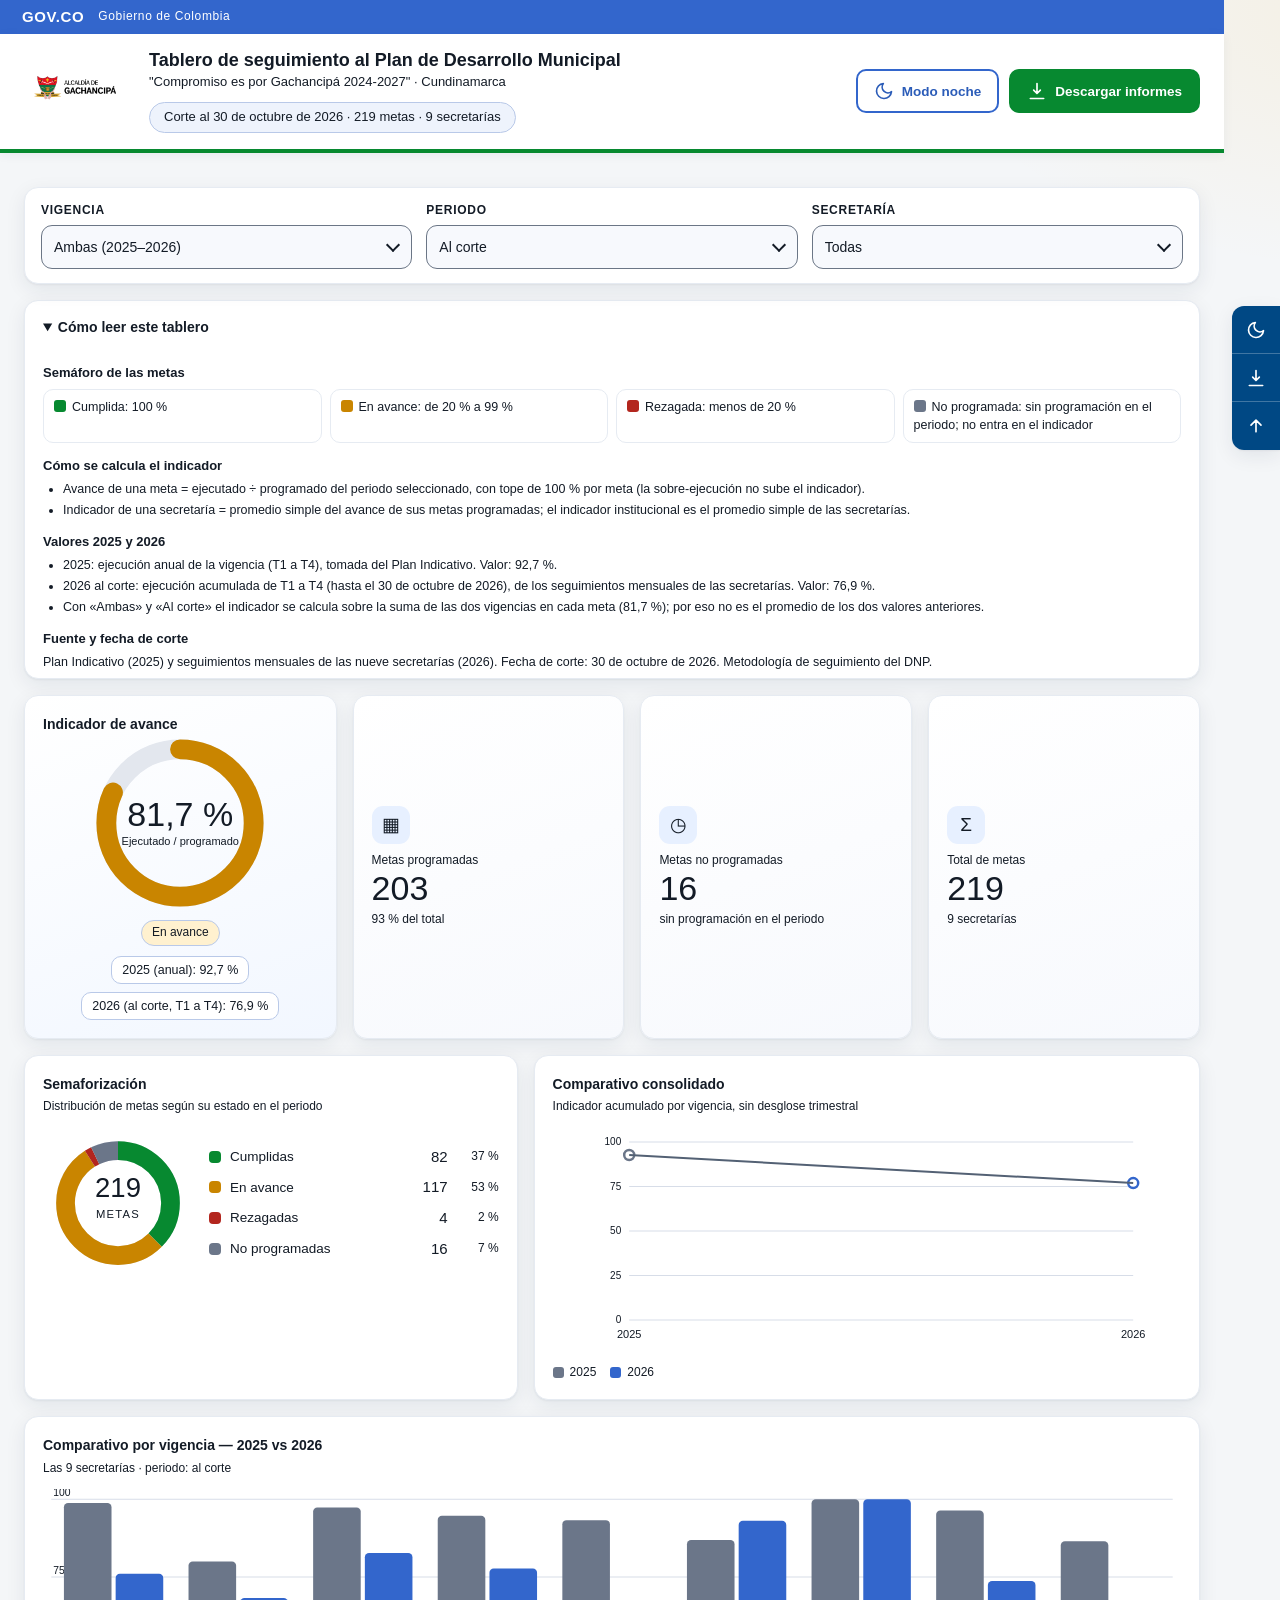
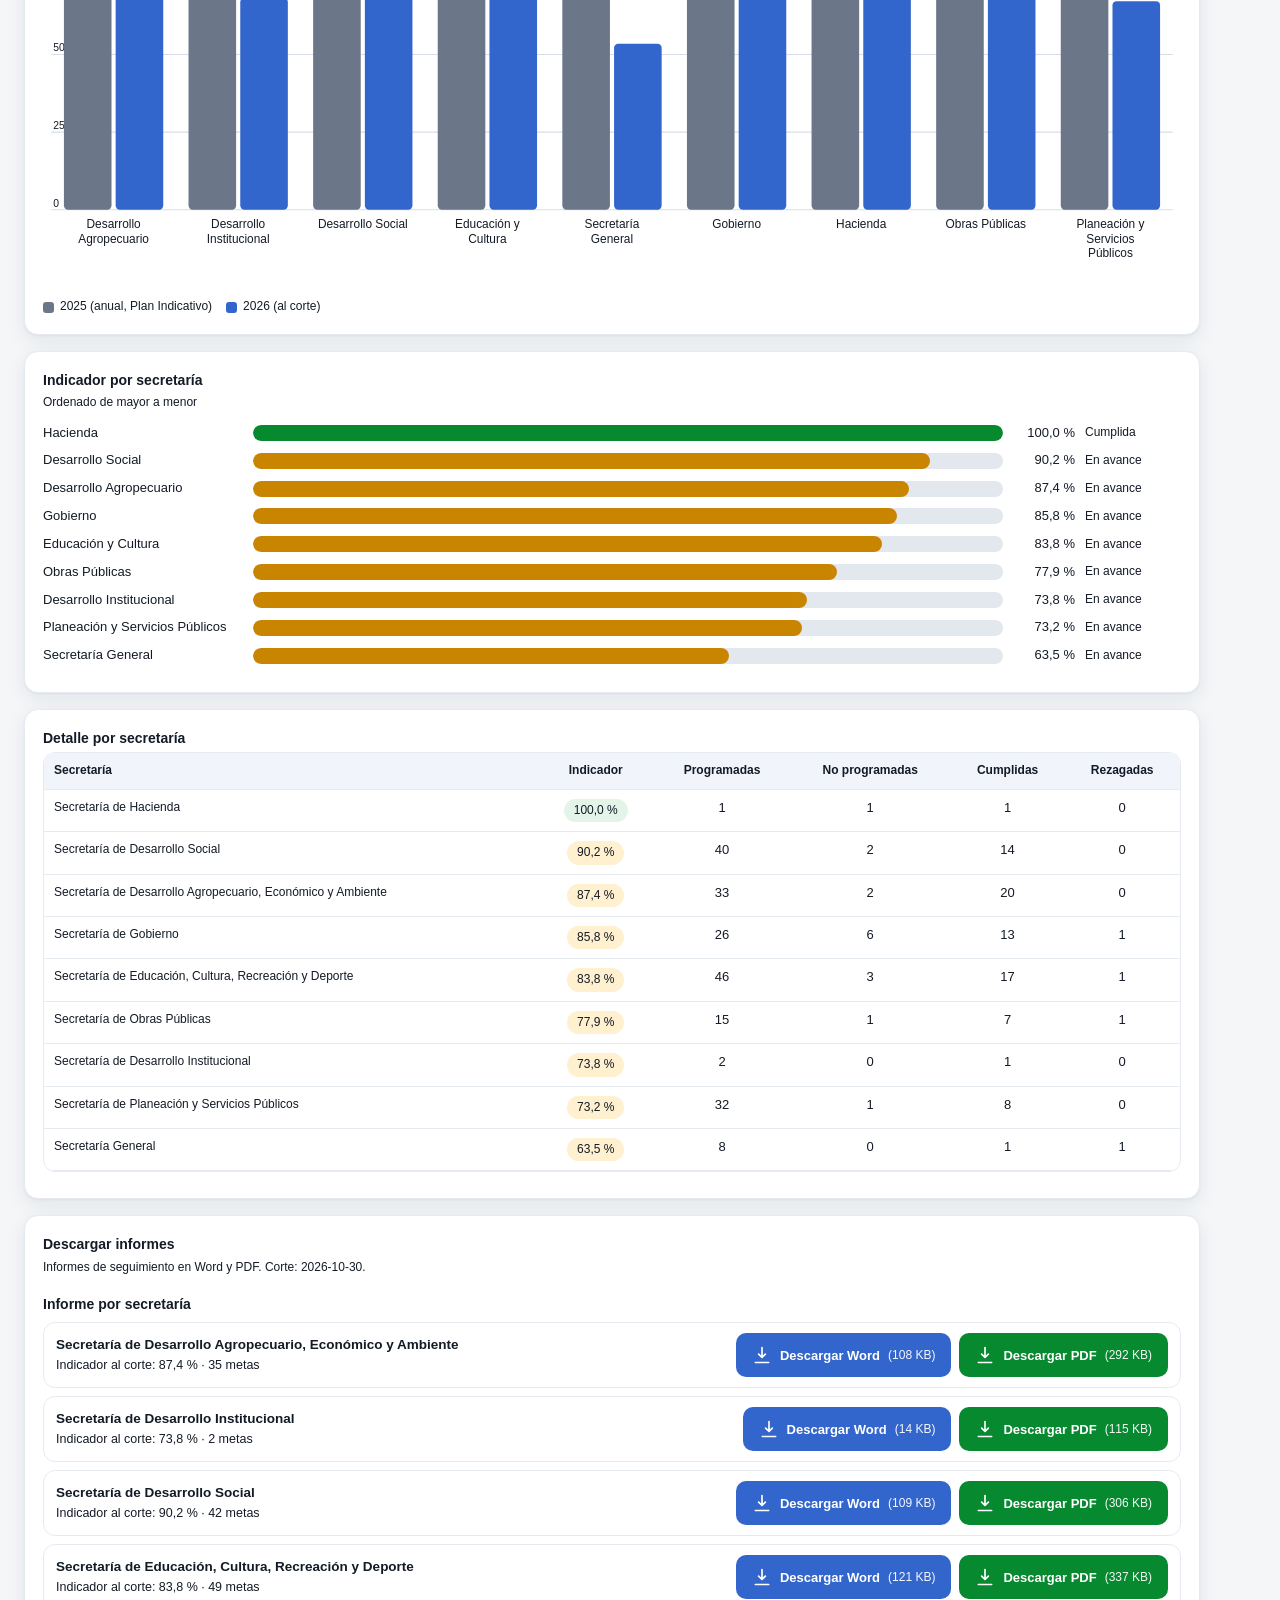
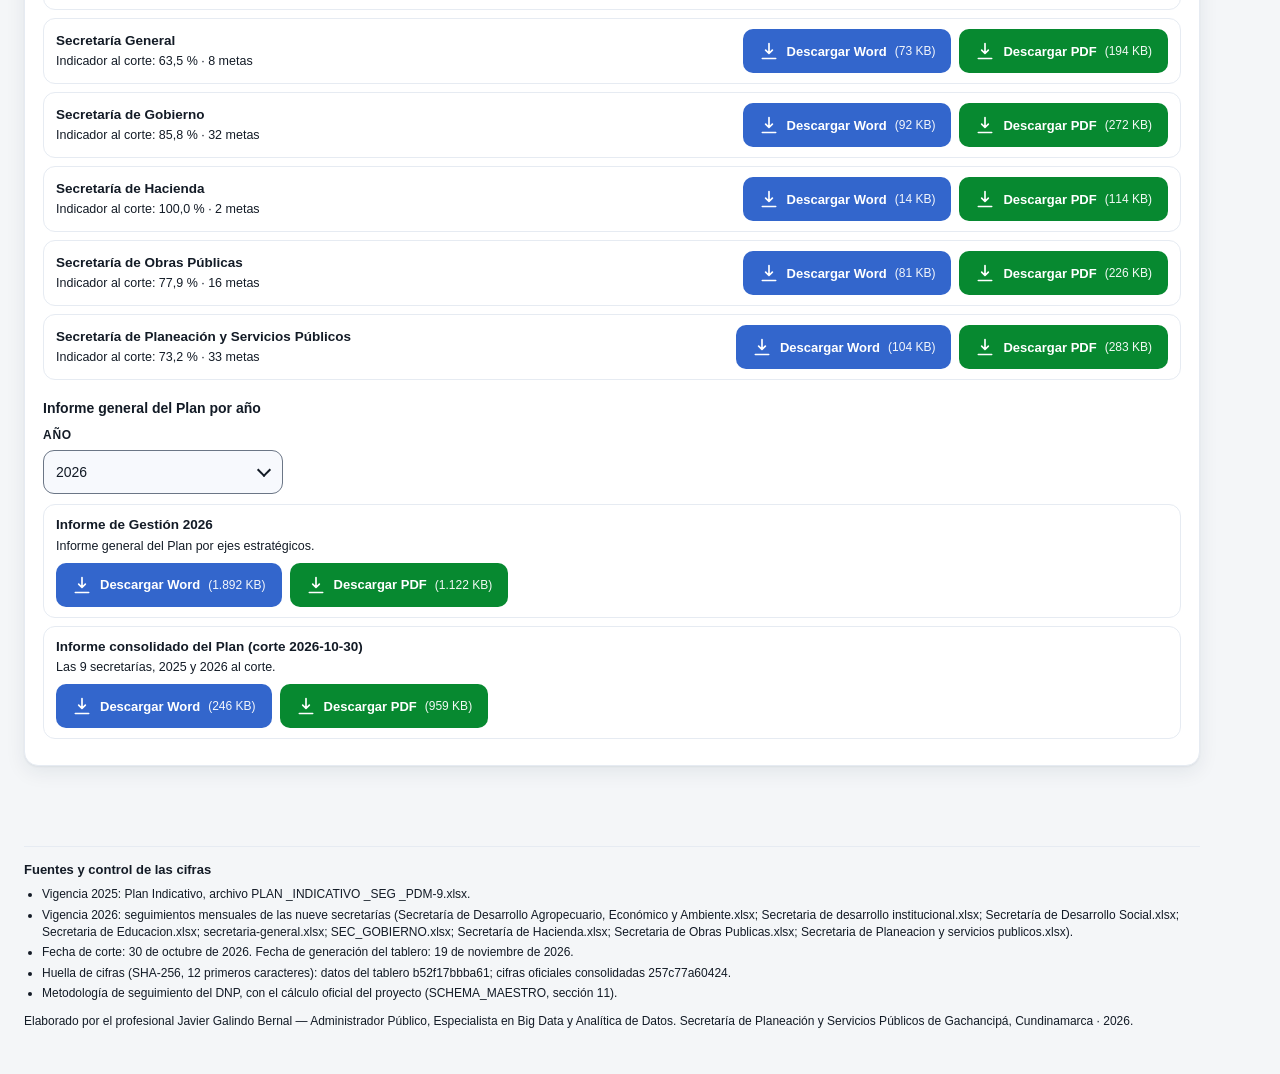
==== commit 8a8d4b72: "Se retiran las notas «debe verificarse con la secretaría» de informes y portal Co-Authored-By: Claud" ====
--- a/tablero.html
+++ b/tablero.html
@@ -333,7 +333,7 @@
 const ETQ1 = {cumplida:'Cumplida', en_avance:'En avance', rezagada:'Rezagada', no_programada:'No programada'};
 const U = DATA.umbral_rojo, CT = DATA.corte_trim;
 const INK = 'var(--tinta)';
-const INFORMES = {"corte": "2026-10-30", "vigencia": 2026, "secretarias": [{"nombre": "Secretaría de Desarrollo Agropecuario, Económico y Ambiente", "corto": "Desarrollo Agropecuario", "indicador": 87.4, "metas": 35, "docx": {"href": "informes/secretarias/Informe_Seguimiento_Desarrollo_Agropecuario_2026.docx", "kb": 108}, "pdf": {"href": "informes/secretarias/Informe_Seguimiento_Desarrollo_Agropecuario_2026.pdf", "kb": 292}}, {"nombre": "Secretaría de Desarrollo Institucional", "corto": "Desarrollo Institucional", "indicador": 73.8, "metas": 2, "docx": {"href": "informes/secretarias/Informe_Seguimiento_Desarrollo_Institucional_2026.docx", "kb": 14}, "pdf": {"href": "informes/secretarias/Informe_Seguimiento_Desarrollo_Institucional_2026.pdf", "kb": 115}}, {"nombre": "Secretaría de Desarrollo Social", "corto": "Desarrollo Social", "indicador": 90.2, "metas": 42, "docx": {"href": "informes/secretarias/Informe_Seguimiento_Desarrollo_Social_2026.docx", "kb": 109}, "pdf": {"href": "informes/secretarias/Informe_Seguimiento_Desarrollo_Social_2026.pdf", "kb": 306}}, {"nombre": "Secretaría de Educación, Cultura, Recreación y Deporte", "corto": "Educación y Cultura", "indicador": 83.8, "metas": 49, "docx": {"href": "informes/secretarias/Informe_Seguimiento_Educacion_y_Cultura_2026.docx", "kb": 121}, "pdf": {"href": "informes/secretarias/Informe_Seguimiento_Educacion_y_Cultura_2026.pdf", "kb": 338}}, {"nombre": "Secretaría General", "corto": "Secretaría General", "indicador": 63.5, "metas": 8, "docx": {"href": "informes/secretarias/Informe_Seguimiento_Secretaria_General_2026.docx", "kb": 73}, "pdf": {"href": "informes/secretarias/Informe_Seguimiento_Secretaria_General_2026.pdf", "kb": 194}}, {"nombre": "Secretaría de Gobierno", "corto": "Gobierno", "indicador": 85.8, "metas": 32, "docx": {"href": "informes/secretarias/Informe_Seguimiento_Gobierno_2026.docx", "kb": 92}, "pdf": {"href": "informes/secretarias/Informe_Seguimiento_Gobierno_2026.pdf", "kb": 272}}, {"nombre": "Secretaría de Hacienda", "corto": "Hacienda", "indicador": 100.0, "metas": 2, "docx": {"href": "informes/secretarias/Informe_Seguimiento_Hacienda_2026.docx", "kb": 14}, "pdf": {"href": "informes/secretarias/Informe_Seguimiento_Hacienda_2026.pdf", "kb": 114}}, {"nombre": "Secretaría de Obras Públicas", "corto": "Obras Públicas", "indicador": 77.9, "metas": 16, "docx": {"href": "informes/secretarias/Informe_Seguimiento_Obras_Publicas_2026.docx", "kb": 81}, "pdf": {"href": "informes/secretarias/Informe_Seguimiento_Obras_Publicas_2026.pdf", "kb": 226}}, {"nombre": "Secretaría de Planeación y Servicios Públicos", "corto": "Planeación y Servicios Públicos", "indicador": 73.2, "metas": 33, "docx": {"href": "informes/secretarias/Informe_Seguimiento_Planeacion_y_Servicios_Publicos_2026.docx", "kb": 104}, "pdf": {"href": "informes/secretarias/Informe_Seguimiento_Planeacion_y_Servicios_Publicos_2026.pdf", "kb": 283}}], "general": [{"anio": 2026, "estado": "disponible", "informes": [{"titulo": "Informe de Gestión 2026", "descripcion": "Informe general del Plan por ejes estratégicos.", "archivos": {"docx": {"href": "informes/general/Informe_de_Gestion_2026.docx", "kb": 1892}, "pdf": {"href": "informes/general/Informe_de_Gestion_2026.pdf", "kb": 1122}}}, {"titulo": "Informe consolidado del Plan (corte 2026-10-30)", "descripcion": "Las 9 secretarías, 2025 y 2026 al corte.", "archivos": {"docx": {"href": "informes/general/Informe_Consolidado_General_PDM_corte_2026-10-30.docx", "kb": 246}, "pdf": {"href": "informes/general/Informe_Consolidado_General_PDM_corte_2026-10-30.pdf", "kb": 960}}}], "nota": ""}, {"anio": 2025, "estado": "pendiente", "informes": [], "nota": "El informe general de cierre 2025 aún no se ha generado."}]};
+const INFORMES = {"corte": "2026-10-30", "vigencia": 2026, "secretarias": [{"nombre": "Secretaría de Desarrollo Agropecuario, Económico y Ambiente", "corto": "Desarrollo Agropecuario", "indicador": 87.4, "metas": 35, "docx": {"href": "informes/secretarias/Informe_Seguimiento_Desarrollo_Agropecuario_2026.docx", "kb": 108}, "pdf": {"href": "informes/secretarias/Informe_Seguimiento_Desarrollo_Agropecuario_2026.pdf", "kb": 292}}, {"nombre": "Secretaría de Desarrollo Institucional", "corto": "Desarrollo Institucional", "indicador": 73.8, "metas": 2, "docx": {"href": "informes/secretarias/Informe_Seguimiento_Desarrollo_Institucional_2026.docx", "kb": 14}, "pdf": {"href": "informes/secretarias/Informe_Seguimiento_Desarrollo_Institucional_2026.pdf", "kb": 115}}, {"nombre": "Secretaría de Desarrollo Social", "corto": "Desarrollo Social", "indicador": 90.2, "metas": 42, "docx": {"href": "informes/secretarias/Informe_Seguimiento_Desarrollo_Social_2026.docx", "kb": 109}, "pdf": {"href": "informes/secretarias/Informe_Seguimiento_Desarrollo_Social_2026.pdf", "kb": 306}}, {"nombre": "Secretaría de Educación, Cultura, Recreación y Deporte", "corto": "Educación y Cultura", "indicador": 83.8, "metas": 49, "docx": {"href": "informes/secretarias/Informe_Seguimiento_Educacion_y_Cultura_2026.docx", "kb": 121}, "pdf": {"href": "informes/secretarias/Informe_Seguimiento_Educacion_y_Cultura_2026.pdf", "kb": 337}}, {"nombre": "Secretaría General", "corto": "Secretaría General", "indicador": 63.5, "metas": 8, "docx": {"href": "informes/secretarias/Informe_Seguimiento_Secretaria_General_2026.docx", "kb": 73}, "pdf": {"href": "informes/secretarias/Informe_Seguimiento_Secretaria_General_2026.pdf", "kb": 194}}, {"nombre": "Secretaría de Gobierno", "corto": "Gobierno", "indicador": 85.8, "metas": 32, "docx": {"href": "informes/secretarias/Informe_Seguimiento_Gobierno_2026.docx", "kb": 92}, "pdf": {"href": "informes/secretarias/Informe_Seguimiento_Gobierno_2026.pdf", "kb": 272}}, {"nombre": "Secretaría de Hacienda", "corto": "Hacienda", "indicador": 100.0, "metas": 2, "docx": {"href": "informes/secretarias/Informe_Seguimiento_Hacienda_2026.docx", "kb": 14}, "pdf": {"href": "informes/secretarias/Informe_Seguimiento_Hacienda_2026.pdf", "kb": 114}}, {"nombre": "Secretaría de Obras Públicas", "corto": "Obras Públicas", "indicador": 77.9, "metas": 16, "docx": {"href": "informes/secretarias/Informe_Seguimiento_Obras_Publicas_2026.docx", "kb": 81}, "pdf": {"href": "informes/secretarias/Informe_Seguimiento_Obras_Publicas_2026.pdf", "kb": 226}}, {"nombre": "Secretaría de Planeación y Servicios Públicos", "corto": "Planeación y Servicios Públicos", "indicador": 73.2, "metas": 33, "docx": {"href": "informes/secretarias/Informe_Seguimiento_Planeacion_y_Servicios_Publicos_2026.docx", "kb": 104}, "pdf": {"href": "informes/secretarias/Informe_Seguimiento_Planeacion_y_Servicios_Publicos_2026.pdf", "kb": 283}}], "general": [{"anio": 2026, "estado": "disponible", "informes": [{"titulo": "Informe de Gestión 2026", "descripcion": "Informe general del Plan por ejes estratégicos.", "archivos": {"docx": {"href": "informes/general/Informe_de_Gestion_2026.docx", "kb": 1892}, "pdf": {"href": "informes/general/Informe_de_Gestion_2026.pdf", "kb": 1122}}}, {"titulo": "Informe consolidado del Plan (corte 2026-10-30)", "descripcion": "Las 9 secretarías, 2025 y 2026 al corte.", "archivos": {"docx": {"href": "informes/general/Informe_Consolidado_General_PDM_corte_2026-10-30.docx", "kb": 246}, "pdf": {"href": "informes/general/Informe_Consolidado_General_PDM_corte_2026-10-30.pdf", "kb": 959}}}], "nota": ""}, {"anio": 2025, "estado": "pendiente", "informes": [], "nota": "El informe general de cierre 2025 aún no se ha generado."}]};
 
 // Color por bandas del SEMÁFORO (consistente con la clasificación de metas):
 // verde solo al 100% (cumplida); ámbar "en avance" entre el umbral y 99%; rojo
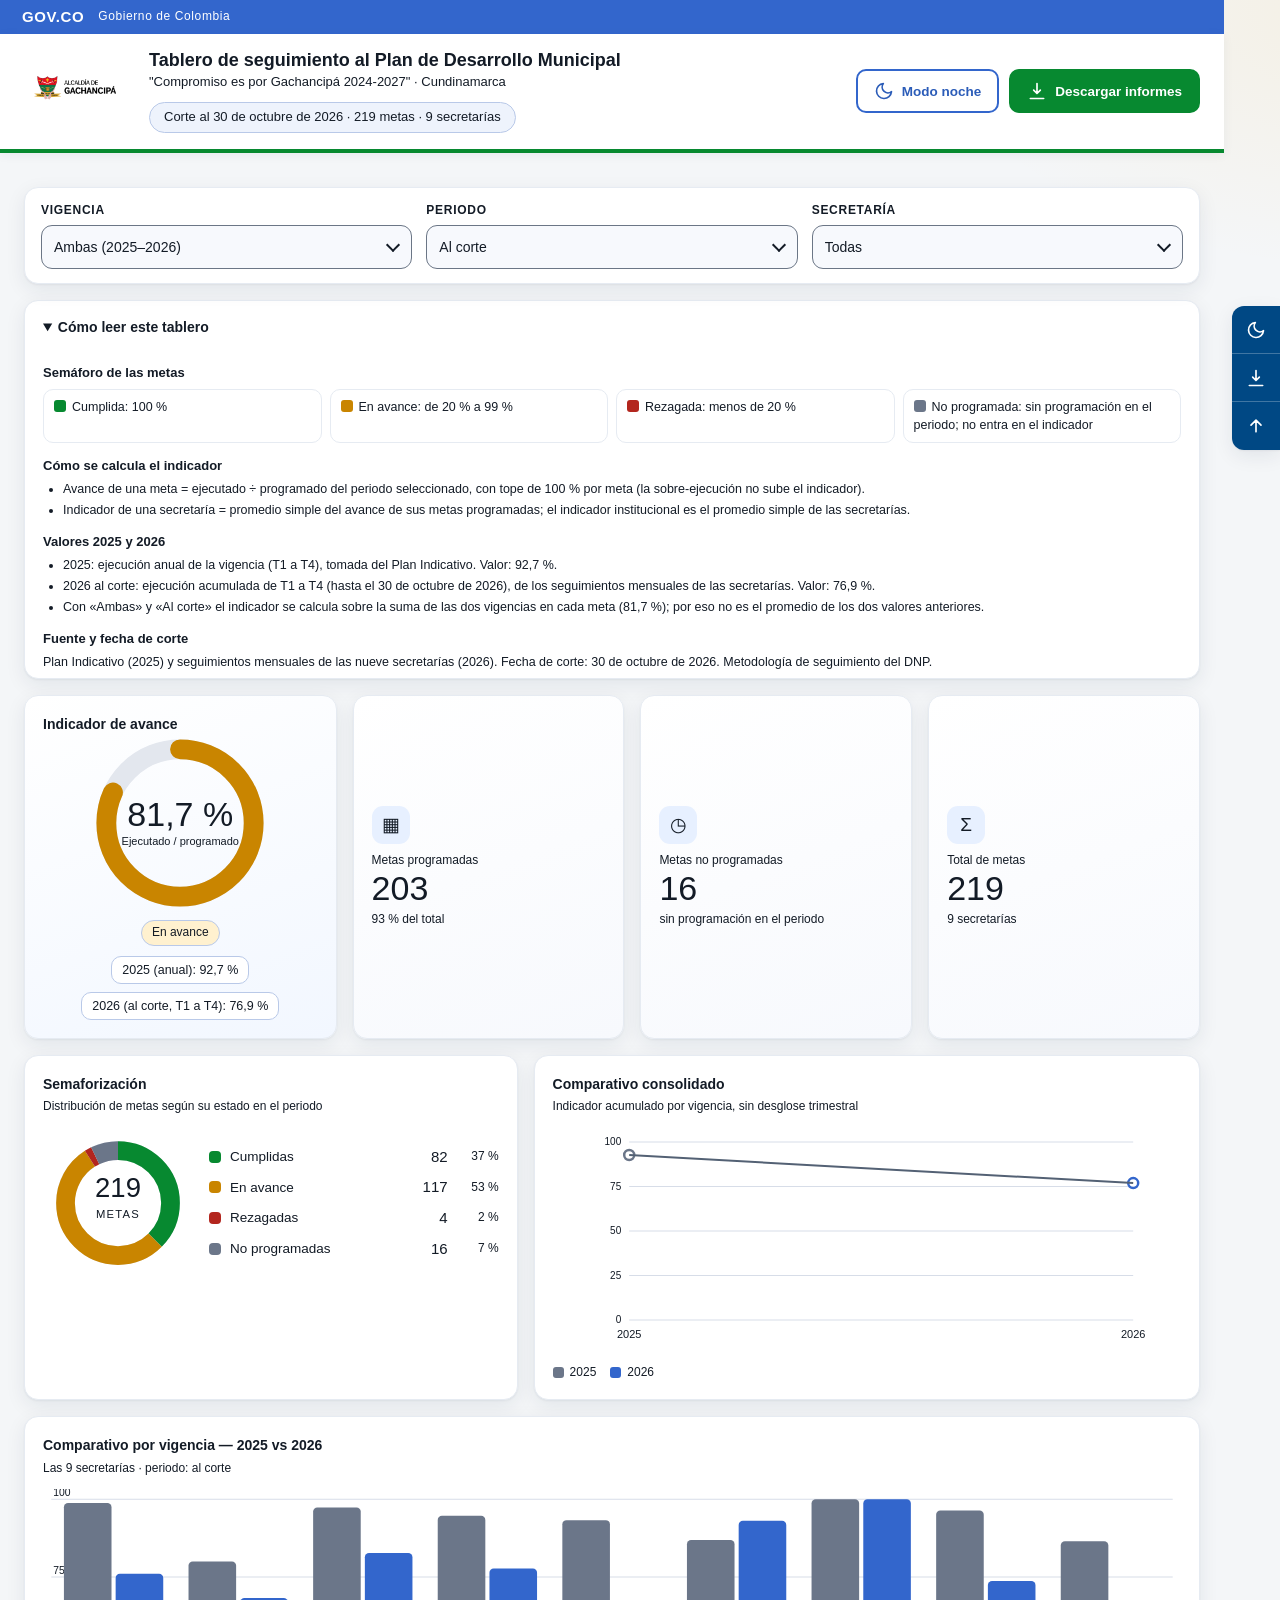
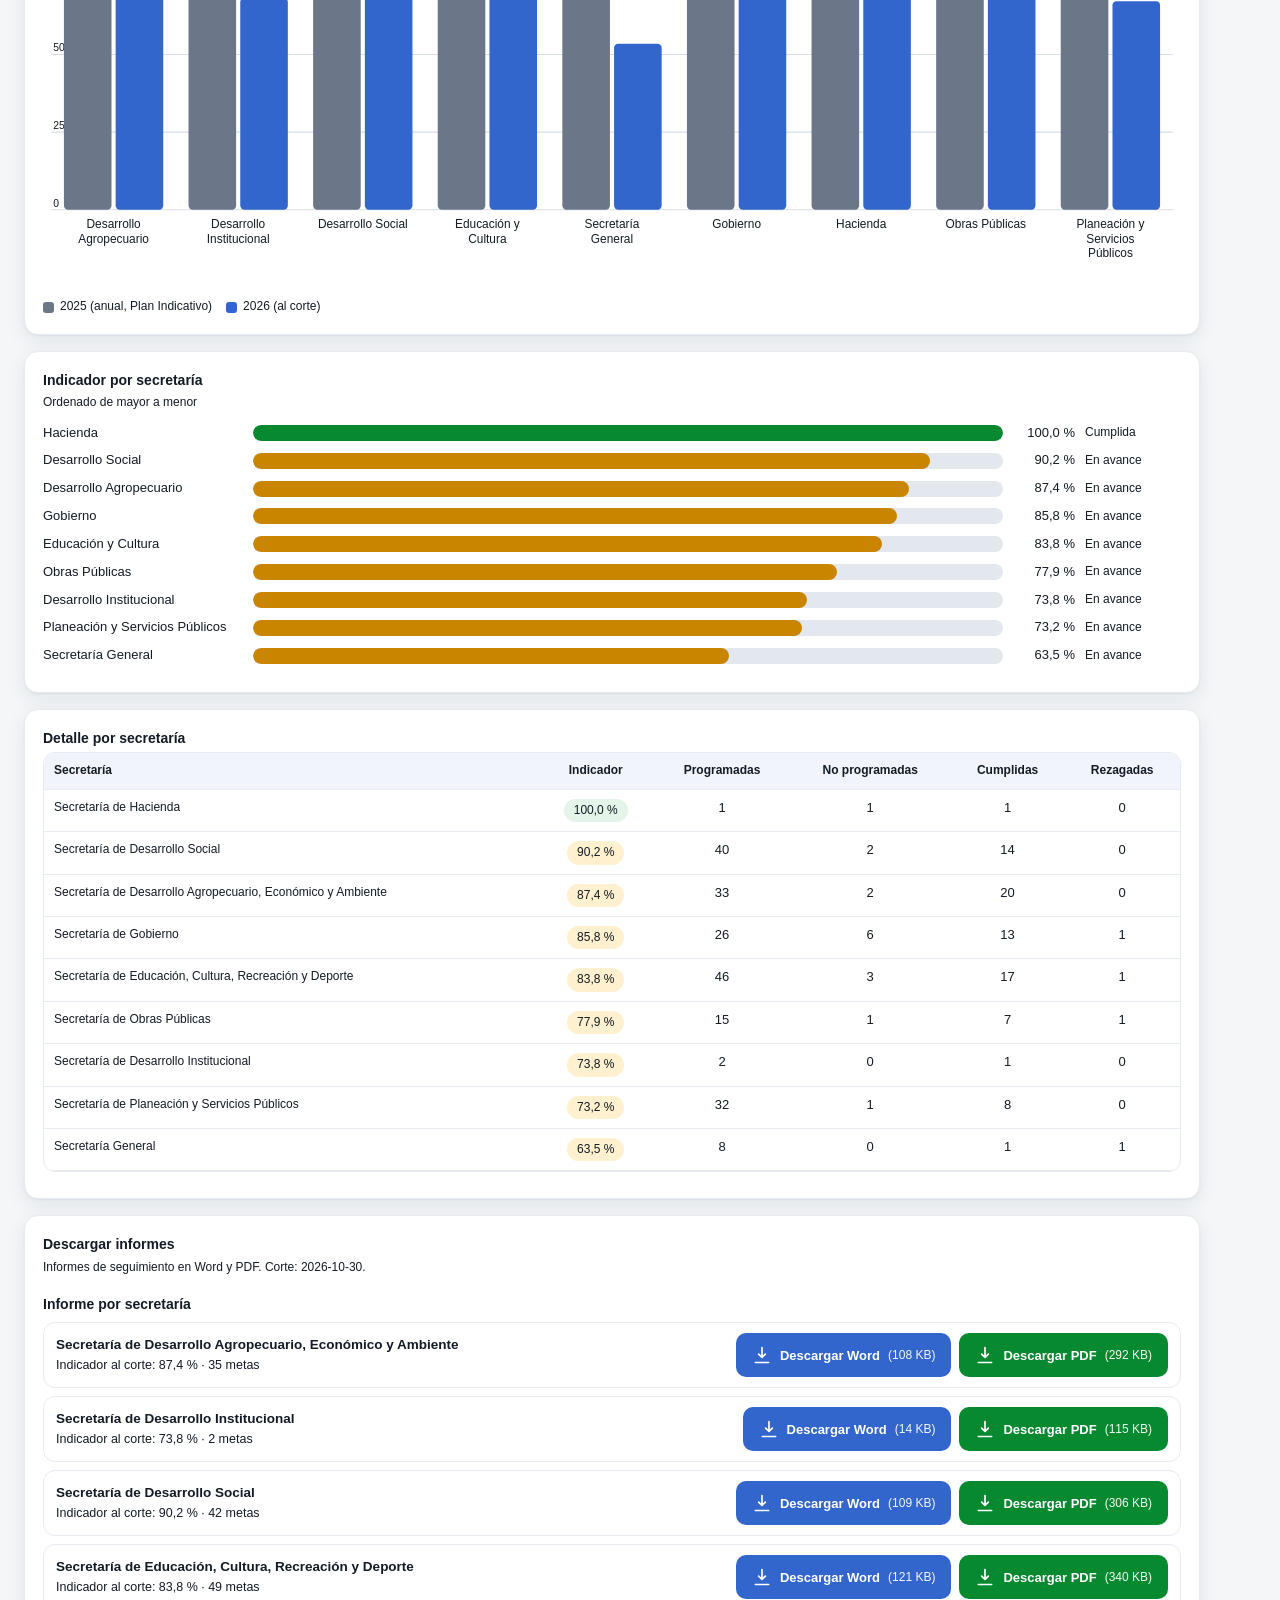
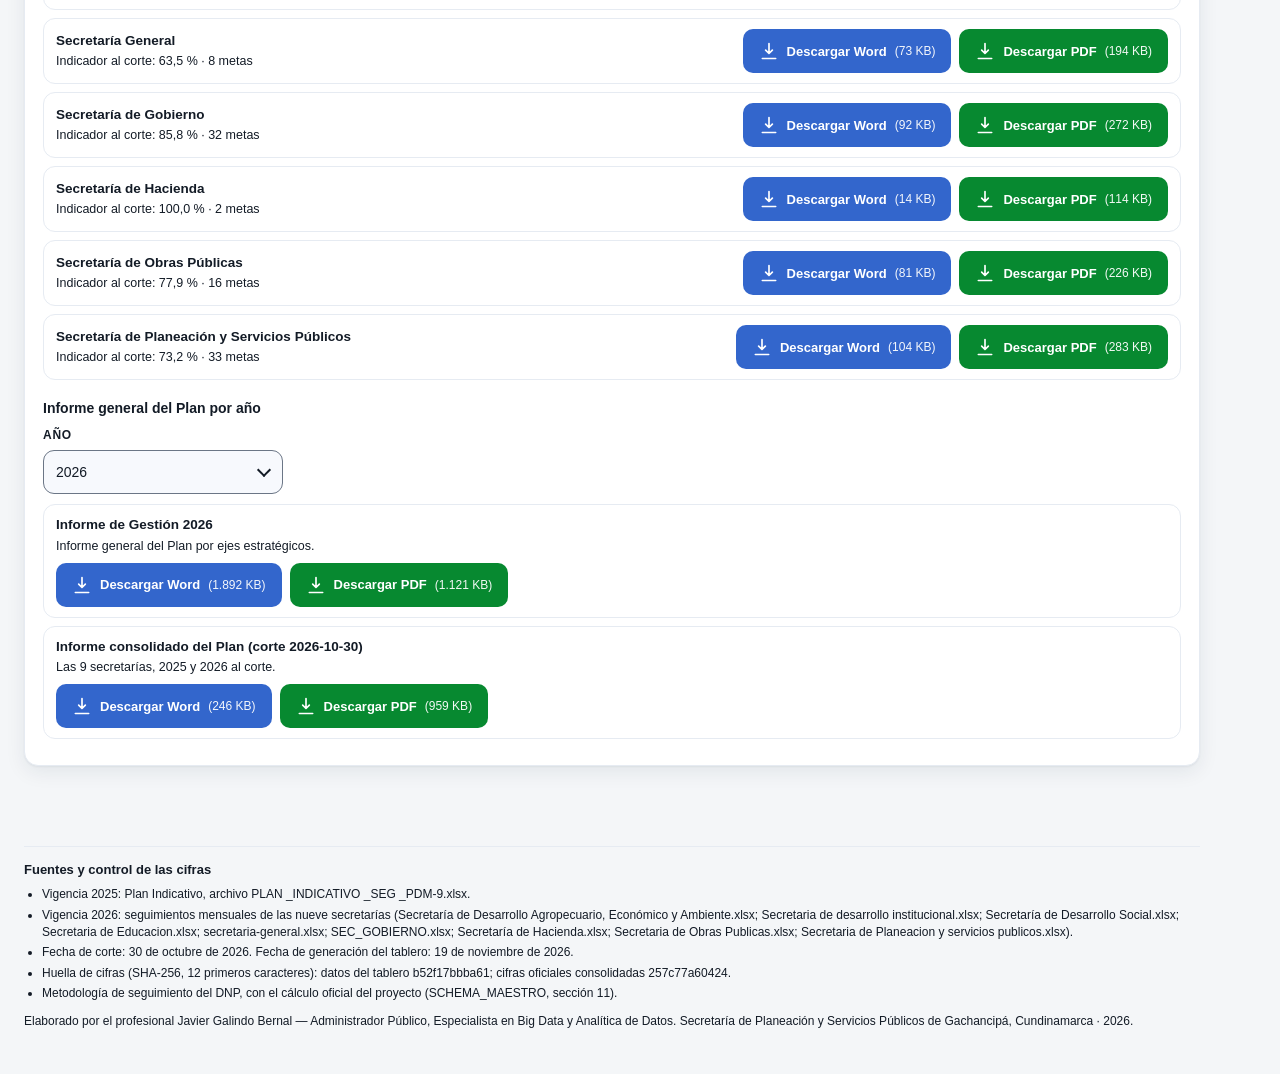
==== commit f48d3482: "Asistente con audio (preguntar con la voz y escuchar respuestas); se retira la etiqueta de 2025 toma" ====
--- a/tablero.html
+++ b/tablero.html
@@ -333,7 +333,7 @@
 const ETQ1 = {cumplida:'Cumplida', en_avance:'En avance', rezagada:'Rezagada', no_programada:'No programada'};
 const U = DATA.umbral_rojo, CT = DATA.corte_trim;
 const INK = 'var(--tinta)';
-const INFORMES = {"corte": "2026-10-30", "vigencia": 2026, "secretarias": [{"nombre": "Secretaría de Desarrollo Agropecuario, Económico y Ambiente", "corto": "Desarrollo Agropecuario", "indicador": 87.4, "metas": 35, "docx": {"href": "informes/secretarias/Informe_Seguimiento_Desarrollo_Agropecuario_2026.docx", "kb": 108}, "pdf": {"href": "informes/secretarias/Informe_Seguimiento_Desarrollo_Agropecuario_2026.pdf", "kb": 292}}, {"nombre": "Secretaría de Desarrollo Institucional", "corto": "Desarrollo Institucional", "indicador": 73.8, "metas": 2, "docx": {"href": "informes/secretarias/Informe_Seguimiento_Desarrollo_Institucional_2026.docx", "kb": 14}, "pdf": {"href": "informes/secretarias/Informe_Seguimiento_Desarrollo_Institucional_2026.pdf", "kb": 115}}, {"nombre": "Secretaría de Desarrollo Social", "corto": "Desarrollo Social", "indicador": 90.2, "metas": 42, "docx": {"href": "informes/secretarias/Informe_Seguimiento_Desarrollo_Social_2026.docx", "kb": 109}, "pdf": {"href": "informes/secretarias/Informe_Seguimiento_Desarrollo_Social_2026.pdf", "kb": 306}}, {"nombre": "Secretaría de Educación, Cultura, Recreación y Deporte", "corto": "Educación y Cultura", "indicador": 83.8, "metas": 49, "docx": {"href": "informes/secretarias/Informe_Seguimiento_Educacion_y_Cultura_2026.docx", "kb": 121}, "pdf": {"href": "informes/secretarias/Informe_Seguimiento_Educacion_y_Cultura_2026.pdf", "kb": 337}}, {"nombre": "Secretaría General", "corto": "Secretaría General", "indicador": 63.5, "metas": 8, "docx": {"href": "informes/secretarias/Informe_Seguimiento_Secretaria_General_2026.docx", "kb": 73}, "pdf": {"href": "informes/secretarias/Informe_Seguimiento_Secretaria_General_2026.pdf", "kb": 194}}, {"nombre": "Secretaría de Gobierno", "corto": "Gobierno", "indicador": 85.8, "metas": 32, "docx": {"href": "informes/secretarias/Informe_Seguimiento_Gobierno_2026.docx", "kb": 92}, "pdf": {"href": "informes/secretarias/Informe_Seguimiento_Gobierno_2026.pdf", "kb": 272}}, {"nombre": "Secretaría de Hacienda", "corto": "Hacienda", "indicador": 100.0, "metas": 2, "docx": {"href": "informes/secretarias/Informe_Seguimiento_Hacienda_2026.docx", "kb": 14}, "pdf": {"href": "informes/secretarias/Informe_Seguimiento_Hacienda_2026.pdf", "kb": 114}}, {"nombre": "Secretaría de Obras Públicas", "corto": "Obras Públicas", "indicador": 77.9, "metas": 16, "docx": {"href": "informes/secretarias/Informe_Seguimiento_Obras_Publicas_2026.docx", "kb": 81}, "pdf": {"href": "informes/secretarias/Informe_Seguimiento_Obras_Publicas_2026.pdf", "kb": 226}}, {"nombre": "Secretaría de Planeación y Servicios Públicos", "corto": "Planeación y Servicios Públicos", "indicador": 73.2, "metas": 33, "docx": {"href": "informes/secretarias/Informe_Seguimiento_Planeacion_y_Servicios_Publicos_2026.docx", "kb": 104}, "pdf": {"href": "informes/secretarias/Informe_Seguimiento_Planeacion_y_Servicios_Publicos_2026.pdf", "kb": 283}}], "general": [{"anio": 2026, "estado": "disponible", "informes": [{"titulo": "Informe de Gestión 2026", "descripcion": "Informe general del Plan por ejes estratégicos.", "archivos": {"docx": {"href": "informes/general/Informe_de_Gestion_2026.docx", "kb": 1892}, "pdf": {"href": "informes/general/Informe_de_Gestion_2026.pdf", "kb": 1122}}}, {"titulo": "Informe consolidado del Plan (corte 2026-10-30)", "descripcion": "Las 9 secretarías, 2025 y 2026 al corte.", "archivos": {"docx": {"href": "informes/general/Informe_Consolidado_General_PDM_corte_2026-10-30.docx", "kb": 246}, "pdf": {"href": "informes/general/Informe_Consolidado_General_PDM_corte_2026-10-30.pdf", "kb": 959}}}], "nota": ""}, {"anio": 2025, "estado": "pendiente", "informes": [], "nota": "El informe general de cierre 2025 aún no se ha generado."}]};
+const INFORMES = {"corte": "2026-10-30", "vigencia": 2026, "secretarias": [{"nombre": "Secretaría de Desarrollo Agropecuario, Económico y Ambiente", "corto": "Desarrollo Agropecuario", "indicador": 87.4, "metas": 35, "docx": {"href": "informes/secretarias/Informe_Seguimiento_Desarrollo_Agropecuario_2026.docx", "kb": 108}, "pdf": {"href": "informes/secretarias/Informe_Seguimiento_Desarrollo_Agropecuario_2026.pdf", "kb": 292}}, {"nombre": "Secretaría de Desarrollo Institucional", "corto": "Desarrollo Institucional", "indicador": 73.8, "metas": 2, "docx": {"href": "informes/secretarias/Informe_Seguimiento_Desarrollo_Institucional_2026.docx", "kb": 14}, "pdf": {"href": "informes/secretarias/Informe_Seguimiento_Desarrollo_Institucional_2026.pdf", "kb": 115}}, {"nombre": "Secretaría de Desarrollo Social", "corto": "Desarrollo Social", "indicador": 90.2, "metas": 42, "docx": {"href": "informes/secretarias/Informe_Seguimiento_Desarrollo_Social_2026.docx", "kb": 109}, "pdf": {"href": "informes/secretarias/Informe_Seguimiento_Desarrollo_Social_2026.pdf", "kb": 306}}, {"nombre": "Secretaría de Educación, Cultura, Recreación y Deporte", "corto": "Educación y Cultura", "indicador": 83.8, "metas": 49, "docx": {"href": "informes/secretarias/Informe_Seguimiento_Educacion_y_Cultura_2026.docx", "kb": 121}, "pdf": {"href": "informes/secretarias/Informe_Seguimiento_Educacion_y_Cultura_2026.pdf", "kb": 340}}, {"nombre": "Secretaría General", "corto": "Secretaría General", "indicador": 63.5, "metas": 8, "docx": {"href": "informes/secretarias/Informe_Seguimiento_Secretaria_General_2026.docx", "kb": 73}, "pdf": {"href": "informes/secretarias/Informe_Seguimiento_Secretaria_General_2026.pdf", "kb": 194}}, {"nombre": "Secretaría de Gobierno", "corto": "Gobierno", "indicador": 85.8, "metas": 32, "docx": {"href": "informes/secretarias/Informe_Seguimiento_Gobierno_2026.docx", "kb": 92}, "pdf": {"href": "informes/secretarias/Informe_Seguimiento_Gobierno_2026.pdf", "kb": 272}}, {"nombre": "Secretaría de Hacienda", "corto": "Hacienda", "indicador": 100.0, "metas": 2, "docx": {"href": "informes/secretarias/Informe_Seguimiento_Hacienda_2026.docx", "kb": 14}, "pdf": {"href": "informes/secretarias/Informe_Seguimiento_Hacienda_2026.pdf", "kb": 114}}, {"nombre": "Secretaría de Obras Públicas", "corto": "Obras Públicas", "indicador": 77.9, "metas": 16, "docx": {"href": "informes/secretarias/Informe_Seguimiento_Obras_Publicas_2026.docx", "kb": 81}, "pdf": {"href": "informes/secretarias/Informe_Seguimiento_Obras_Publicas_2026.pdf", "kb": 226}}, {"nombre": "Secretaría de Planeación y Servicios Públicos", "corto": "Planeación y Servicios Públicos", "indicador": 73.2, "metas": 33, "docx": {"href": "informes/secretarias/Informe_Seguimiento_Planeacion_y_Servicios_Publicos_2026.docx", "kb": 104}, "pdf": {"href": "informes/secretarias/Informe_Seguimiento_Planeacion_y_Servicios_Publicos_2026.pdf", "kb": 283}}], "general": [{"anio": 2026, "estado": "disponible", "informes": [{"titulo": "Informe de Gestión 2026", "descripcion": "Informe general del Plan por ejes estratégicos.", "archivos": {"docx": {"href": "informes/general/Informe_de_Gestion_2026.docx", "kb": 1892}, "pdf": {"href": "informes/general/Informe_de_Gestion_2026.pdf", "kb": 1121}}}, {"titulo": "Informe consolidado del Plan (corte 2026-10-30)", "descripcion": "Las 9 secretarías, 2025 y 2026 al corte.", "archivos": {"docx": {"href": "informes/general/Informe_Consolidado_General_PDM_corte_2026-10-30.docx", "kb": 246}, "pdf": {"href": "informes/general/Informe_Consolidado_General_PDM_corte_2026-10-30.pdf", "kb": 959}}}], "nota": ""}, {"anio": 2025, "estado": "pendiente", "informes": [], "nota": "El informe general de cierre 2025 aún no se ha generado."}]};
 
 // Color por bandas del SEMÁFORO (consistente con la clasificación de metas):
 // verde solo al 100% (cumplida); ámbar "en avance" entre el umbral y 99%; rojo
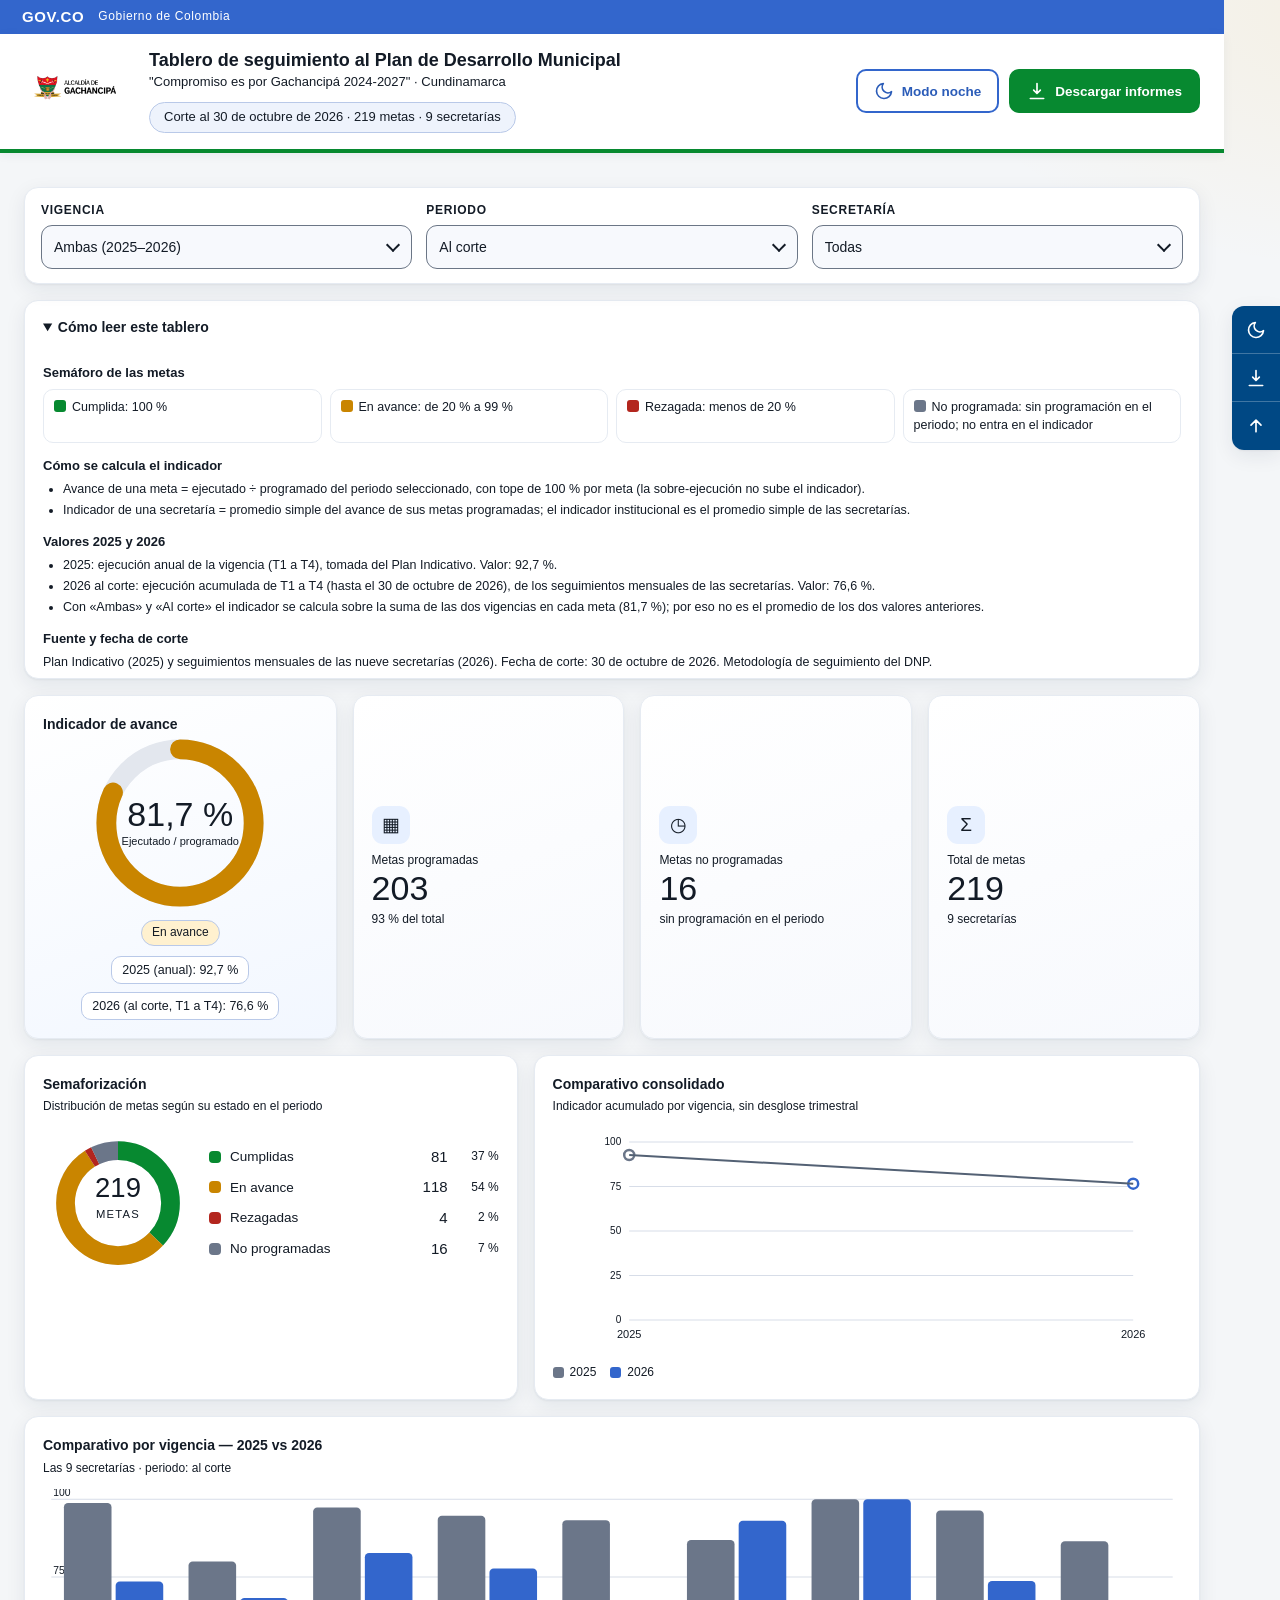
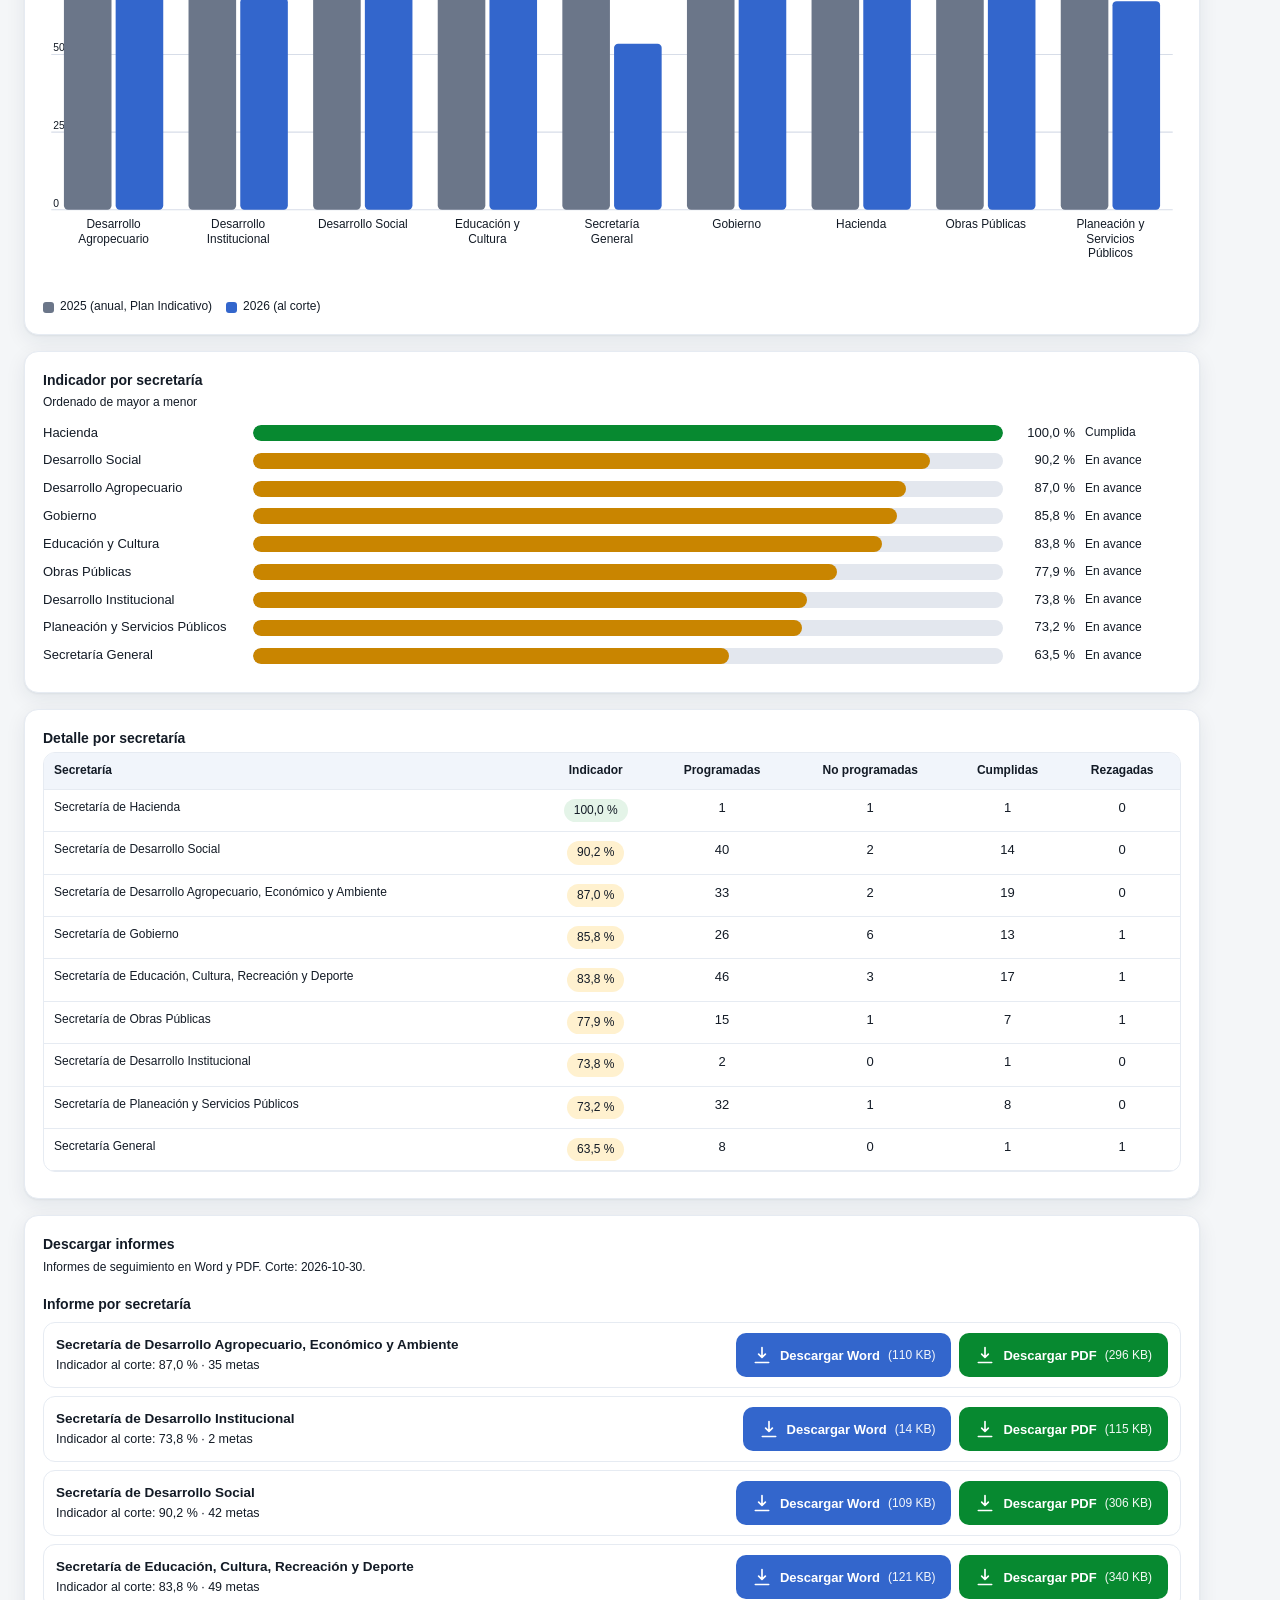
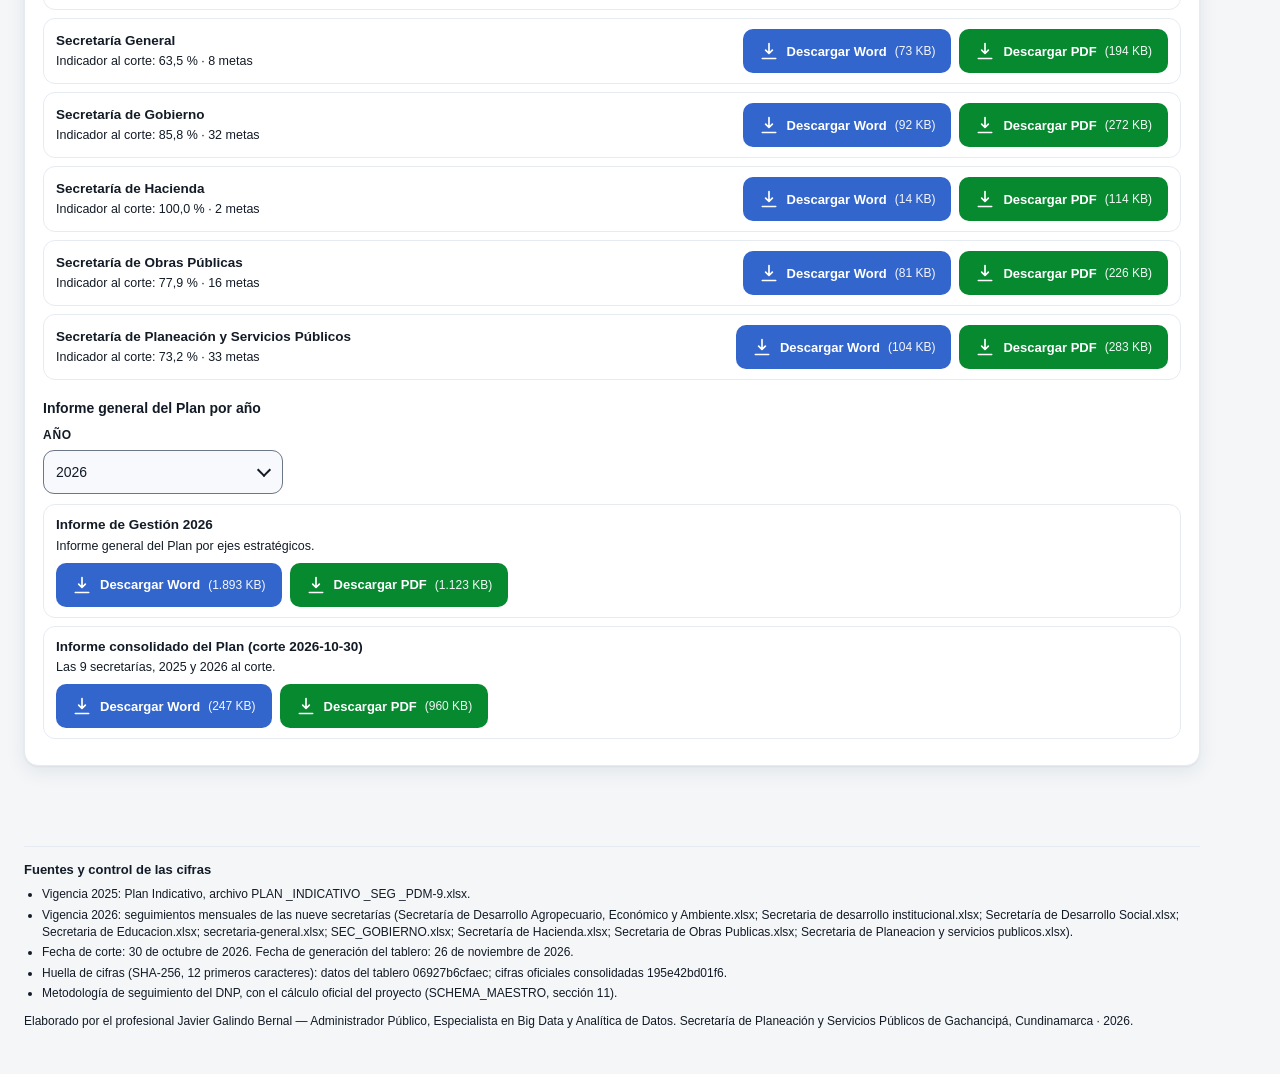
==== commit 173a7732: "Actualización del corte 30 oct por la fuente de Desarrollo Agropecuario: informes, tablero y portal " ====
--- a/tablero.html
+++ b/tablero.html
@@ -323,17 +323,17 @@
 </main>
 
 <div class="tt" id="tt" aria-hidden="true"></div>
-<footer><div class="ft"><h2 class="ft-t">Fuentes y control de las cifras</h2><ul class="ft-l"><li>Vigencia 2025: Plan Indicativo, archivo PLAN _INDICATIVO _SEG _PDM-9.xlsx.</li><li>Vigencia 2026: seguimientos mensuales de las nueve secretarías (Secretaría de Desarrollo Agropecuario, Económico y Ambiente.xlsx; Secretaria de desarrollo institucional.xlsx; Secretaría de Desarrollo Social.xlsx; Secretaria de Educacion.xlsx; secretaria-general.xlsx; SEC_GOBIERNO.xlsx; Secretaría de Hacienda.xlsx; Secretaria de Obras Publicas.xlsx; Secretaria de Planeacion y servicios publicos.xlsx).</li><li>Fecha de corte: 30 de octubre de 2026. Fecha de generación del tablero: 19 de noviembre de 2026.</li><li>Huella de cifras (SHA-256, 12 primeros caracteres): datos del tablero b52f17bbba61; cifras oficiales consolidadas 257c77a60424.</li><li>Metodología de seguimiento del DNP, con el cálculo oficial del proyecto (SCHEMA_MAESTRO, sección 11).</li></ul><p class="credito">Elaborado por el profesional Javier Galindo Bernal — Administrador Público, Especialista en Big Data y Analítica de Datos. Secretaría de Planeación y Servicios Públicos de Gachancipá, Cundinamarca · 2026.</p></div></footer>
+<footer><div class="ft"><h2 class="ft-t">Fuentes y control de las cifras</h2><ul class="ft-l"><li>Vigencia 2025: Plan Indicativo, archivo PLAN _INDICATIVO _SEG _PDM-9.xlsx.</li><li>Vigencia 2026: seguimientos mensuales de las nueve secretarías (Secretaría de Desarrollo Agropecuario, Económico y Ambiente.xlsx; Secretaria de desarrollo institucional.xlsx; Secretaría de Desarrollo Social.xlsx; Secretaria de Educacion.xlsx; secretaria-general.xlsx; SEC_GOBIERNO.xlsx; Secretaría de Hacienda.xlsx; Secretaria de Obras Publicas.xlsx; Secretaria de Planeacion y servicios publicos.xlsx).</li><li>Fecha de corte: 30 de octubre de 2026. Fecha de generación del tablero: 26 de noviembre de 2026.</li><li>Huella de cifras (SHA-256, 12 primeros caracteres): datos del tablero 06927b6cfaec; cifras oficiales consolidadas 195e42bd01f6.</li><li>Metodología de seguimiento del DNP, con el cálculo oficial del proyecto (SCHEMA_MAESTRO, sección 11).</li></ul><p class="credito">Elaborado por el profesional Javier Galindo Bernal — Administrador Público, Especialista en Big Data y Analítica de Datos. Secretaría de Planeación y Servicios Públicos de Gachancipá, Cundinamarca · 2026.</p></div></footer>
 
 <script>
-const DATA = {"corte": "30 de octubre de 2026", "corte_iso": "2026-10-30", "corte_trim": 4, "mes": "octubre", "trim_ordinal": "cuarto", "vig_actual": 2026, "vig_anterior": 2025, "umbral_rojo": 20.0, "fuente_2025": "PLAN _INDICATIVO _SEG _PDM-9.xlsx", "fuentes_2026": ["Secretaría de Desarrollo Agropecuario, Económico y Ambiente.xlsx", "Secretaria de desarrollo institucional.xlsx", "Secretaría de Desarrollo Social.xlsx", "Secretaria de Educacion.xlsx", "secretaria-general.xlsx", "SEC_GOBIERNO.xlsx", "Secretaría de Hacienda.xlsx", "Secretaria de Obras Publicas.xlsx", "Secretaria de Planeacion y servicios publicos.xlsx"], "generado": "2026-11-19", "huella_datos": "b52f17bbba61", "huella_cifras": "257c77a60424", "secretarias": ["Secretaría de Desarrollo Agropecuario, Económico y Ambiente", "Secretaría de Desarrollo Institucional", "Secretaría de Desarrollo Social", "Secretaría de Educación, Cultura, Recreación y Deporte", "Secretaría General", "Secretaría de Gobierno", "Secretaría de Hacienda", "Secretaría de Obras Públicas", "Secretaría de Planeación y Servicios Públicos"], "sec_corto": ["Desarrollo Agropecuario", "Desarrollo Institucional", "Desarrollo Social", "Educación y Cultura", "Secretaría General", "Gobierno", "Hacienda", "Obras Públicas", "Planeación y Servicios Públicos"], "metas": [{"s": 0, "c": "109", "m": "Adquirir mínimo 1 predio de interés hídrico implementando acciones complementarias de ley 99 y Ley 2320 de 2023", "y25": [[0.0, 0.0], [0.0, 0.0], [13.0, 13.0], [12.0, 12.0]], "y26": [[25.0, 25.0], [25.0, 25.0], [25.0, 25.0], [25.0, 25.0]]}, {"s": 0, "c": "110", "m": "Realizar una campaña al año de reforestacion y concervacion con 500 árboles nativos y/o especies arbóreas en zonas de interés hídrico y ambiental.", "y25": [[0.0, 0.0], [0.0, 0.0], [50.0, 50.0], [50.0, 50.0]], "y26": [[25.0, 25.0], [25.0, 25.0], [25.0, 25.0], [25.0, 25.0]]}, {"s": 0, "c": "111", "m": "Ejecutar 5 estrategias de protección de flora y fauna y recursos hídricos", "y25": [[0.0, 0.0], [0.0, 0.0], [45.0, 45.0], [30.0, 30.0]], "y26": [[25.0, 20.0], [25.0, 25.0], [25.0, 25.0], [25.0, 25.0]]}, {"s": 0, "c": "112", "m": "Ejecutar 3 proyectos ambientales en el marco de los PROCEDAS Y PRAES anuales", "y25": [[0.0, 0.0], [0.0, 0.0], [66.0, 66.0], [34.0, 34.0]], "y26": [[25.0, 25.0], [25.0, 25.0], [25.0, 25.0], [25.0, 25.0]]}, {"s": 0, "c": "113", "m": "Crear y poner en funcionamiento un vivero municipal", "y25": [[0.0, 0.0], [0.0, 0.0], [50.0, 50.0], [50.0, 35.0]], "y26": [[25.0, 20.0], [25.0, 10.0], [25.0, 0.0], [25.0, 0.0]]}, {"s": 0, "c": "114", "m": "Promover un proyecto de energías limpias en el municipio", "y25": [[0.0, 0.0], [0.0, 0.0], [25.0, 25.0], [75.0, 75.0]], "y26": [[25.0, 20.0], [25.0, 20.0], [25.0, 0.0], [25.0, 0.0]]}, {"s": 0, "c": "116", "m": "Ejecutar 30% de los programas correspondientes al PGIRS en el cuatrenio", "y25": [[0.0, 0.0], [0.0, 0.0], [50.0, 50.0], [50.0, 50.0]], "y26": [[25.0, 25.0], [25.0, 25.0], [25.0, 25.0], [25.0, 25.0]]}, {"s": 0, "c": "117", "m": "Apoyar la creación y puesta en funcionamiento de una nueva asociación de recuperadores en el municipio de Gachancipá", "y25": [[0.0, 0.0], [0.0, 0.0], [50.0, 50.0], [50.0, 50.0]], "y26": [[25.0, 25.0], [25.0, 25.0], [25.0, 25.0], [25.0, 25.0]]}, {"s": 0, "c": "118", "m": "Crear y poner en funcionamiento un espacio con zonas estructurantes para caninos y felinos", "y25": [[0.0, 0.0], [0.0, 0.0], [50.0, 50.0], [50.0, 50.0]], "y26": [[25.0, 15.0], [25.0, 15.0], [25.0, 10.0], [25.0, 10.0]]}, {"s": 0, "c": "119", "m": "Realizar 4 campañas pedagógicas de tenencia responsable de mascotas en el área rural y/o urbana en el año", "y25": [[0.0, 0.0], [0.0, 0.0], [50.0, 50.0], [50.0, 50.0]], "y26": [[25.0, 25.0], [25.0, 25.0], [25.0, 0.0], [25.0, 0.0]]}, {"s": 0, "c": "120", "m": "Realizar 3 actividades del programa de bienestar animales al año", "y25": [[0.0, 0.0], [0.0, 0.0], [50.0, 50.0], [50.0, 50.0]], "y26": [[25.0, 25.0], [25.0, 25.0], [25.0, 13.0], [25.0, 0.0]]}, {"s": 0, "c": "121", "m": "Atender a 900 animales (Caninos y/o Felinos) con esterilizacion durante el cuatrenio", "y25": [[0.0, 0.0], [0.0, 0.0], [85.0, 85.0], [15.0, 5.0]], "y26": [[25.0, 12.0], [25.0, 12.0], [25.0, 10.0], [25.0, 0.0]]}, {"s": 0, "c": "122", "m": "Atender a 800 animales (Caninos y/o Felinos) con vacunación preventiva de enfermedades zoonóticas durante el cuatrenio", "y25": [[0.0, 0.0], [0.0, 0.0], [38.0, 38.0], [62.0, 62.0]], "y26": [[25.0, 25.0], [25.0, 25.0], [25.0, 25.0], [25.0, 25.0]]}, {"s": 0, "c": "123", "m": "Desarrollar 6 eventos anuales de comercialización de productos en el municipio", "y25": [[0.0, 0.0], [0.0, 0.0], [90.0, 90.0], [10.0, 10.0]], "y26": [[25.0, 20.0], [25.0, 25.0], [25.0, 25.0], [25.0, 25.0]]}, {"s": 0, "c": "125", "m": "Realizar en el año dos Campañas de Gachancipá despierta incentivando el comercio en dos horas más a las establecidas", "y25": [[0.0, 0.0], [0.0, 0.0], [50.0, 50.0], [50.0, 50.0]], "y26": [[0.0, 0.0], [0.0, 0.0], [0.0, 0.0], [100.0, 0.0]]}, {"s": 0, "c": "126", "m": "Ejecutar una estrategia que promueva la mejora en las capacidades de negociación y ventas de los comerciantes del municipio, así como de incentivo y reconocimiento a su labor", "y25": [[0.0, 0.0], [0.0, 0.0], [50.0, 50.0], [50.0, 50.0]], "y26": [[25.0, 25.0], [25.0, 25.0], [25.0, 25.0], [25.0, 25.0]]}, {"s": 0, "c": "127", "m": "Realizar un programa que garanticen el fortalecimiento tecnico y financiero a los emprendedores del municipio con el fin de ser mas competitivos", "y25": [[0.0, 0.0], [0.0, 0.0], [50.0, 50.0], [50.0, 50.0]], "y26": [[25.0, 25.0], [25.0, 25.0], [25.0, 25.0], [25.0, 25.0]]}, {"s": 0, "c": "128", "m": "Actualizar el acuerdo 008 de 2020", "y25": [[0.0, 0.0], [0.0, 0.0], [0.0, 0.0], [0.0, 0.0]], "y26": [[0.0, 0.0], [0.0, 0.0], [0.0, 0.0], [0.0, 0.0]]}, {"s": 0, "c": "129", "m": "Ejecutar el 30% de las actividades inmersas en el Plan Decenal de Turismo", "y25": [[0.0, 0.0], [0.0, 0.0], [50.0, 50.0], [50.0, 50.0]], "y26": [[25.0, 25.0], [25.0, 25.0], [25.0, 25.0], [25.0, 25.0]]}, {"s": 0, "c": "130", "m": "Elaborar los estudios para la construcción del proyecto del cable aéreo", "y25": [[0.0, 0.0], [0.0, 0.0], [0.0, 0.0], [0.0, 0.0]], "y26": [[25.0, 25.0], [25.0, 25.0], [25.0, 25.0], [25.0, 25.0]]}, {"s": 0, "c": "176", "m": "Asistir técnica, operativa y financieramente la activación del sector agropecuario en 20 fanegadas anuales", "y25": [[0.0, 0.0], [0.0, 0.0], [75.0, 75.0], [25.0, 25.0]], "y26": [[25.0, 25.0], [25.0, 25.0], [25.0, 25.0], [25.0, 25.0]]}, {"s": 0, "c": "177", "m": "Crear 1 asociación de campesinos o comerciantes en el municipio", "y25": [[0.0, 0.0], [0.0, 0.0], [50.0, 50.0], [50.0, 50.0]], "y26": [[25.0, 25.0], [25.0, 25.0], [25.0, 25.0], [25.0, 25.0]]}, {"s": 0, "c": "178", "m": "Generar un programa anual para fortalecer tecnica, operativa y financiara; las asociaciones de campesinos o comerciantes del municipio", "y25": [[0.0, 0.0], [0.0, 0.0], [50.0, 50.0], [50.0, 50.0]], "y26": [[0.0, 0.0], [0.0, 0.0], [0.0, 0.0], [100.0, 0.0]]}, {"s": 0, "c": "179", "m": "Presentar 2 proyectos productivos agropecuarios al año a los entes gubernamentales y nacionales que incentiven la producción agropecuaria del municipio.", "y25": [[0.0, 0.0], [0.0, 0.0], [50.0, 50.0], [50.0, 50.0]], "y26": [[25.0, 25.0], [25.0, 25.0], [0.0, 0.0], [0.0, 0.0]]}, {"s": 0, "c": "180", "m": "Participar en dos espacios que faciliten la comercialización de productos Gachancipeños en grandes superfices y/o escenearios de comercialización regional o nacional en el año", "y25": [[0.0, 0.0], [0.0, 0.0], [50.0, 50.0], [50.0, 50.0]], "y26": [[25.0, 25.0], [25.0, 25.0], [25.0, 25.0], [25.0, 25.0]]}, {"s": 0, "c": "181", "m": "Realizar los estudios y diseños para la construcción de una planta de beneficio animal y/o planta de desposte bovinos, porcinos y ovinocaprinos.", "y25": [[0.0, 0.0], [0.0, 0.0], [0.0, 0.0], [0.0, 0.0]], "y26": [[0.0, 0.0], [0.0, 0.0], [0.0, 0.0], [0.0, 0.0]]}, {"s": 0, "c": "182", "m": "Beneficiar 21 campesinos anuales a través del programa de Buenas Prácticas Agrícolas-BPA", "y25": [[0.0, 0.0], [0.0, 0.0], [50.0, 50.0], [50.0, 50.0]], "y26": [[25.0, 25.0], [25.0, 25.0], [25.0, 0.0], [25.0, 0.0]]}, {"s": 0, "c": "183", "m": "Beneficiar 21 campesinos anuales a través del programa de Buenas Prácticas Pecuaria -BPP", "y25": [[0.0, 0.0], [0.0, 0.0], [50.0, 50.0], [50.0, 50.0]], "y26": [[25.0, 25.0], [25.0, 25.0], [25.0, 25.0], [25.0, 25.0]]}, {"s": 0, "c": "184", "m": "Celebrar dos convenios con instituciones de educación superior de trayectoria departamental y/o nacional para el apoyo al sector agropecuario al año", "y25": [[0.0, 0.0], [0.0, 0.0], [50.0, 50.0], [50.0, 50.0]], "y26": [[25.0, 25.0], [25.0, 25.0], [25.0, 25.0], [25.0, 25.0]]}, {"s": 0, "c": "185", "m": "Realizar una capacitacion anual dirigida a los campesinos del municipio para el manejo adecuado de la tierra", "y25": [[0.0, 0.0], [0.0, 0.0], [50.0, 50.0], [50.0, 35.0]], "y26": [[0.0, 0.0], [0.0, 0.0], [0.0, 0.0], [100.0, 0.0]]}, {"s": 0, "c": "186", "m": "Realizar 3 acciones estratégicas que busque la apertura de una sucursal bancaria os programas y beneficios de dicha entidad", "y25": [[0.0, 0.0], [0.0, 0.0], [50.0, 50.0], [50.0, 50.0]], "y26": [[25.0, 25.0], [25.0, 25.0], [25.0, 25.0], [25.0, 25.0]]}, {"s": 0, "c": "187", "m": "Desarrollar un programa de cultura equina, y una feria de especies mayores y menores en el marco de la semana internacional de la cultura en el municipio.", "y25": [[0.0, 0.0], [0.0, 0.0], [50.0, 50.0], [50.0, 50.0]], "y26": [[0.0, 0.0], [0.0, 0.0], [0.0, 0.0], [100.0, 0.0]]}, {"s": 0, "c": "188", "m": "Garantizar el funcionamiento del albergue de fauna temporal durante el cuatrienio", "y25": [[0.0, 0.0], [0.0, 0.0], [50.0, 50.0], [50.0, 50.0]], "y26": [[25.0, 25.0], [25.0, 25.0], [0.0, 25.0], [25.0, 0.0]]}, {"s": 0, "c": "210", "m": "Ejecutar una estrategia que permita la implementación y seguimiento al cumplimiento de las Órdenes de Sentencia de Río Bogotá", "y25": [[0.0, 0.0], [0.0, 0.0], [50.0, 50.0], [50.0, 50.0]], "y26": [[25.0, 25.0], [25.0, 25.0], [25.0, 25.0], [25.0, 25.0]]}, {"s": 0, "c": "211", "m": "Crear un programa dirigido para el cumplimiento de los Planes de Ordenamiento de Manejo de Cuencas Hidrográficas (POMCAS) en el municipio", "y25": [[0.0, 0.0], [0.0, 0.0], [50.0, 50.0], [50.0, 50.0]], "y26": [[25.0, 25.0], [25.0, 25.0], [25.0, 25.0], [25.0, 25.0]]}, {"s": 1, "c": "198", "m": "Incrementar en 20 puntos el Índice de Gestión y Desempeño Institucional (MIPG)", "y25": [[0.0, 0.0], [0.0, 0.0], [50.0, 35.0], [50.0, 25.0]], "y26": [[25.0, 25.0], [25.0, 15.0], [25.0, 0.0], [35.0, 0.0]]}, {"s": 1, "c": "199", "m": "Crear la politica de seguridad y privacidad de la informacion en el municipio (Tecnologia de la informacion y las comunicaciones)", "y25": [[0.0, 0.0], [0.0, 0.0], [50.0, 50.0], [50.0, 50.0]], "y26": [[25.0, 25.0], [25.0, 25.0], [25.0, 25.0], [35.0, 35.0]]}, {"s": 2, "c": "31", "m": "Mantener al 100% la cobertura con régimen subsidiado de la población en Sisben A, B Y C", "y25": [[0.0, 0.0], [0.0, 0.0], [50.0, 50.0], [50.0, 50.0]], "y26": [[25.0, 25.0], [25.0, 25.0], [25.0, 25.0], [25.0, 10.0]]}, {"s": 2, "c": "32", "m": "Implementar al 97% el Plan territorial de Salud, incorporando las politicas sectoriales", "y25": [[0.0, 0.0], [0.0, 0.0], [50.0, 50.0], [50.0, 50.0]], "y26": [[25.0, 25.0], [25.0, 25.0], [25.0, 15.0], [25.0, 5.0]]}, {"s": 2, "c": "33", "m": "Atender mínimo 2000 personas a través de los planes operativos en salud dirigidos a una atención de calidad a la comunidad", "y25": [[0.0, 0.0], [0.0, 0.0], [50.0, 50.0], [50.0, 50.0]], "y26": [[25.0, 25.0], [25.0, 25.0], [25.0, 25.0], [25.0, 25.0]]}, {"s": 2, "c": "34", "m": "Ejecutar un plan de mejoramiento en la prestación del servicio en salud y atención a la comunidad de Gachancipá", "y25": [[0.0, 0.0], [0.0, 0.0], [50.0, 50.0], [50.0, 50.0]], "y26": [[25.0, 25.0], [25.0, 25.0], [25.0, 15.0], [25.0, 15.0]]}, {"s": 2, "c": "36", "m": "Atender al 100% de los nacidos vivos durante los tres primeros meses, para fortalecer la estrategia de lactancia materna en el municipio.", "y25": [[0.0, 0.0], [0.0, 0.0], [50.0, 50.0], [50.0, 50.0]], "y26": [[25.0, 25.0], [25.0, 25.0], [25.0, 25.0], [25.0, 10.0]]}, {"s": 2, "c": "37", "m": "Establecer un programa anual de salud sexual y reproductiva en el municipio durante el cuatrenio", "y25": [[0.0, 0.0], [0.0, 0.0], [50.0, 50.0], [50.0, 50.0]], "y26": [[25.0, 25.0], [25.0, 25.0], [25.0, 25.0], [25.0, 5.0]]}, {"s": 2, "c": "38", "m": "Mantener en 0 la tasa de mortalidad materna en el municipio", "y25": [[0.0, 0.0], [0.0, 0.0], [50.0, 50.0], [50.0, 50.0]], "y26": [[25.0, 25.0], [25.0, 25.0], [25.0, 25.0], [25.0, 25.0]]}, {"s": 2, "c": "39", "m": "Establecer un programa para el mejoramiento de la salud mental en el municipio.", "y25": [[0.0, 0.0], [0.0, 0.0], [50.0, 50.0], [50.0, 50.0]], "y26": [[25.0, 25.0], [25.0, 25.0], [25.0, 25.0], [25.0, 15.0]]}, {"s": 2, "c": "40", "m": "Adquirir y/o dotar un vehículo que permita el transporte a las personas de escasos recursos que necesitan apoyo médico", "y25": [[0.0, 0.0], [0.0, 0.0], [0.0, 0.0], [0.0, 0.0]], "y26": [[0.0, 0.0], [0.0, 0.0], [0.0, 0.0], [0.0, 0.0]]}, {"s": 2, "c": "41", "m": "Alcanzar coberturas del 97% del programa ampliado de inmunización anual", "y25": [[0.0, 0.0], [0.0, 0.0], [0.5, 0.5], [50.0, 50.0]], "y26": [[25.0, 25.0], [25.0, 25.0], [25.0, 25.0], [25.0, 20.0]]}, {"s": 2, "c": "42", "m": "Implementar 4 acciones desde modelo de ciudades entornos y ruralidades saludables y sostenibles (CERSS), en el municipio de Gachancipa.", "y25": [[0.0, 0.0], [0.0, 0.0], [50.0, 50.0], [50.0, 50.0]], "y26": [[25.0, 25.0], [25.0, 25.0], [25.0, 25.0], [25.0, 15.0]]}, {"s": 2, "c": "43", "m": "Realizar 450 visitas de seguimiento y sensibilización sobre trabajo formal a trabajadores informales", "y25": [[0.0, 0.0], [0.0, 0.0], [50.0, 50.0], [50.0, 50.0]], "y26": [[25.0, 25.0], [25.0, 25.0], [25.0, 25.0], [25.0, 17.0]]}, {"s": 2, "c": "44", "m": "Implementar un programa de seguimiento a los vendedores ambulantes en estado de informalidad para el cumplimiento de los estandares minimos de seguridad en salud publica", "y25": [[0.0, 0.0], [0.0, 0.0], [50.0, 50.0], [50.0, 50.0]], "y26": [[25.0, 25.0], [25.0, 25.0], [25.0, 25.0], [25.0, 10.0]]}, {"s": 2, "c": "45", "m": "Garantizar la seguridad alimentaria en 2000 raciones (Comedor) para adultos mayores en estado de abandono por año", "y25": [[0.0, 0.0], [0.0, 0.0], [50.0, 50.0], [50.0, 50.0]], "y26": [[25.0, 25.0], [25.0, 25.0], [25.0, 25.0], [25.0, 25.0]]}, {"s": 2, "c": "46", "m": "Garantizar la entrega de 1800 apoyos nutricionales para el adulto mayor por año.", "y25": [[0.0, 0.0], [0.0, 0.0], [50.0, 50.0], [50.0, 25.0]], "y26": [[25.0, 25.0], [25.0, 25.0], [25.0, 10.0], [25.0, 0.0]]}, {"s": 2, "c": "47", "m": "Crear la escuela de responsabilidad con el adulto mayor, brindando apoyo a los adultos mayores vulnerables.", "y25": [[0.0, 0.0], [0.0, 0.0], [50.0, 50.0], [50.0, 50.0]], "y26": [[25.0, 25.0], [25.0, 25.0], [25.0, 10.0], [25.0, 5.0]]}, {"s": 2, "c": "48", "m": "Diseñar y formular la política pública de envejecimiento y vejez en el municipio", "y25": [[0.0, 0.0], [0.0, 0.0], [0.0, 0.0], [0.0, 0.0]], "y26": [[0.0, 0.0], [0.0, 0.0], [0.0, 0.0], [0.0, 0.0]]}, {"s": 2, "c": "49", "m": "Realizar 3 procesos de dotación al Centro Día con elementos para el desarrollo de proyectos productivos, actividades lúdico recreativas y material terapéutico", "y25": [[0.0, 0.0], [0.0, 0.0], [50.0, 50.0], [50.0, 50.0]], "y26": [[25.0, 25.0], [25.0, 25.0], [0.0, 0.0], [0.0, 0.0]]}, {"s": 2, "c": "50", "m": "Garantizar a mínimo 400 adultos mayores la atención integral a través de los servicios del Centro Día del Municipio", "y25": [[0.0, 0.0], [0.0, 0.0], [50.0, 50.0], [50.0, 50.0]], "y26": [[25.0, 25.0], [25.0, 25.0], [25.0, 15.0], [25.0, 5.0]]}, {"s": 2, "c": "51", "m": "Beneficiar minimo a 400 adultos mayores con la entrega de una sudadera en el cuatrenio del programa Centro Día del Municipio", "y25": [[0.0, 0.0], [0.0, 0.0], [50.0, 50.0], [50.0, 50.0]], "y26": [[25.0, 25.0], [25.0, 25.0], [25.0, 25.0], [25.0, 25.0]]}, {"s": 2, "c": "52", "m": "Garantizar una salida ludico recreativa anual a los usuarios que cumplan con los requisitos del programa Centro Dia del Municipio", "y25": [[0.0, 0.0], [0.0, 0.0], [50.0, 50.0], [50.0, 50.0]], "y26": [[0.0, 0.0], [0.0, 0.0], [50.0, 50.0], [50.0, 50.0]]}, {"s": 2, "c": "53", "m": "Crear un programa en el cuatrenio de apoyo, psicológico y ocupacional para los adultos mayores del municipio", "y25": [[0.0, 0.0], [0.0, 0.0], [50.0, 50.0], [50.0, 50.0]], "y26": [[25.0, 25.0], [25.0, 25.0], [25.0, 0.0], [25.0, 10.0]]}, {"s": 2, "c": "54", "m": "Implementar al 100% el programa en el cuatrenio de apoyo, psicológico y ocupacional para los adultos mayores del municipio", "y25": [[0.0, 0.0], [0.0, 0.0], [50.0, 50.0], [50.0, 50.0]], "y26": [[25.0, 25.0], [25.0, 25.0], [25.0, 10.0], [25.0, 5.0]]}, {"s": 2, "c": "55", "m": "Ejecutar el 35% en el cuatrenio la política pública de mujer y equidad de género", "y25": [[0.0, 0.0], [0.0, 0.0], [50.0, 50.0], [50.0, 10.0]], "y26": [[25.0, 25.0], [25.0, 25.0], [25.0, 15.0], [25.0, 5.0]]}, {"s": 2, "c": "56", "m": "Celebrar el día de la diversidad sexual y de género una vez por año", "y25": [[0.0, 0.0], [0.0, 0.0], [50.0, 50.0], [50.0, 50.0]], "y26": [[0.0, 0.0], [0.0, 0.0], [100.0, 100.0], [0.0, 0.0]]}, {"s": 2, "c": "57", "m": "Atender a 2368 mujeres a través de los servicios ofertados en la Casa de la Mujer durante el cuatrenio", "y25": [[0.0, 0.0], [0.0, 0.0], [50.0, 50.0], [50.0, 30.0]], "y26": [[25.0, 25.0], [25.0, 25.0], [25.0, 10.0], [25.0, 5.0]]}, {"s": 2, "c": "58", "m": "Ejecutar 4 procesos en el cuatrenio que garanticen el adecuado funcionamiento y desarrollo del Consejo Consultivo de Mujeres CCM", "y25": [[0.0, 0.0], [0.0, 0.0], [50.0, 50.0], [50.0, 50.0]], "y26": [[25.0, 25.0], [25.0, 25.0], [25.0, 25.0], [25.0, 0.0]]}, {"s": 2, "c": "60", "m": "Beneficiar mínimo a 1500 mujeres rurales del municipio con la celebración del día de la mujer rural en el cuatrenio", "y25": [[0.0, 0.0], [0.0, 0.0], [50.0, 50.0], [50.0, 50.0]], "y26": [[0.0, 0.0], [100.0, 100.0], [0.0, 0.0], [0.0, 0.0]]}, {"s": 2, "c": "62", "m": "Garantizar al 100% el funcionamiento de los CDI o los HCB y medio educativo familiar", "y25": [[0.0, 0.0], [0.0, 0.0], [50.0, 50.0], [50.0, 50.0]], "y26": [[25.0, 25.0], [25.0, 25.0], [25.0, 10.0], [25.0, 5.0]]}, {"s": 2, "c": "63", "m": "Garantizar los espacios físicos durante el cuatrenio, para la atención de la población NNA a través de los servicios de ludoteca y centro de lectura buscando el aprovechamiento del tiempo libre", "y25": [[0.0, 0.0], [0.0, 0.0], [50.0, 50.0], [50.0, 50.0]], "y26": [[25.0, 25.0], [25.0, 25.0], [25.0, 10.0], [25.0, 5.0]]}, {"s": 2, "c": "65", "m": "Beneficiar anualmente a 600 jóvenes con el fortalecimiento de los programas y servicios prestados en la casa de la juventud", "y25": [[0.0, 0.0], [0.0, 0.0], [50.0, 50.0], [50.0, 50.0]], "y26": [[25.0, 25.0], [25.0, 25.0], [25.0, 10.0], [25.0, 5.0]]}, {"s": 2, "c": "66", "m": "Desarrollar anualmente la conmemoracion de la semana de la Juventud", "y25": [[0.0, 0.0], [0.0, 0.0], [50.0, 50.0], [50.0, 50.0]], "y26": [[0.0, 0.0], [0.0, 0.0], [100.0, 100.0], [0.0, 0.0]]}, {"s": 2, "c": "67", "m": "Ejecutar el programa durante el cuatrenio, de atención a adolescentes que se encuentran inmersos en el consumo de sustancias psicoactivas", "y25": [[0.0, 0.0], [0.0, 0.0], [50.0, 50.0], [50.0, 50.0]], "y26": [[25.0, 25.0], [25.0, 25.0], [25.0, 10.0], [25.0, 5.0]]}, {"s": 2, "c": "69", "m": "Beneficiar durante el cuatrenio a 200 niñas adolescentes con acciones de proyecto de vida, autocuidado, manejo de emociones, prevención de violencia y celebración de sus 15 años", "y25": [[0.0, 0.0], [0.0, 0.0], [50.0, 50.0], [50.0, 30.0]], "y26": [[0.0, 0.0], [0.0, 0.0], [100.0, 65.0], [0.0, 0.0]]}, {"s": 2, "c": "70", "m": "Atender al año el 85% de las Personas con Discapacidad y/o necesidades educativas especiales mediante el programa de discapacidad", "y25": [[0.0, 0.0], [0.0, 0.0], [50.0, 50.0], [50.0, 50.0]], "y26": [[25.0, 25.0], [25.0, 25.0], [25.0, 25.0], [25.0, 25.0]]}, {"s": 2, "c": "71", "m": "Garantizar la entrega de 600 apoyos nutricionales para las personas con discapacidad por año.", "y25": [[0.0, 0.0], [0.0, 0.0], [50.0, 50.0], [50.0, 50.0]], "y26": [[25.0, 25.0], [25.0, 25.0], [25.0, 25.0], [25.0, 25.0]]}, {"s": 2, "c": "72", "m": "Beneficiar minimo a 20 personas con discapacidad con la entrega de una sudadera en el cuatrenio del programa somos capaces", "y25": [[0.0, 0.0], [0.0, 0.0], [50.0, 50.0], [50.0, 50.0]], "y26": [[25.0, 25.0], [25.0, 25.0], [25.0, 25.0], [25.0, 25.0]]}, {"s": 2, "c": "73", "m": "Garantizar una salida ludico recreativa en el marco de la celebracion del dia blanco a los usuarios que cumplan con los requisitos del programa de discapacidad anualmente", "y25": [[0.0, 0.0], [0.0, 0.0], [50.0, 50.0], [50.0, 50.0]], "y26": [[0.0, 0.0], [0.0, 0.0], [0.0, 100.0], [0.0, 0.0]]}, {"s": 2, "c": "75", "m": "Realizar 3 procesos de dotación al Centro de Vida Sensorial con elementos para el desarrollo de proyectos productivos, actividades lúdico recreativas y material terapéutico", "y25": [[0.0, 0.0], [0.0, 0.0], [50.0, 50.0], [50.0, 50.0]], "y26": [[25.0, 25.0], [25.0, 15.0], [25.0, 13.0], [25.0, 5.0]]}, {"s": 2, "c": "76", "m": "Caracterizar anualmente al 100% de los cuidadores según Ley 2297 de 2023 y la Res. 2646 del 2024, mediante acciones de formación y capacitación", "y25": [[0.0, 0.0], [0.0, 0.0], [50.0, 50.0], [50.0, 50.0]], "y26": [[25.0, 25.0], [25.0, 25.0], [25.0, 25.0], [25.0, 0.0]]}, {"s": 2, "c": "77", "m": "Desarrollar 2 estrategias para la atencion de los cuidadores caracterizados según Ley 2297 de 2023 y la resolucion 2646 del 2024 en el año", "y25": [[0.0, 0.0], [0.0, 0.0], [50.0, 50.0], [50.0, 50.0]], "y26": [[25.0, 25.0], [25.0, 25.0], [25.0, 25.0], [25.0, 25.0]]}, {"s": 2, "c": "78", "m": "Contratar anualmente a un equipo profesional para la atención de las personas con discapacidad.", "y25": [[0.0, 0.0], [0.0, 0.0], [50.0, 50.0], [50.0, 50.0]], "y26": [[25.0, 25.0], [25.0, 25.0], [25.0, 25.0], [25.0, 10.0]]}, {"s": 3, "c": "14", "m": "Realizar 4 cuatro procesos de acompañamiento y asistencia técnica a la IED en la ejecución de los recursos SGP calidad y gratuidad educativa", "y25": [[0.0, 0.0], [0.0, 0.0], [50.0, 50.0], [50.0, 50.0]], "y26": [[25.0, 25.0], [25.0, 25.0], [25.0, 10.0], [25.0, 10.0]]}, {"s": 3, "c": "15", "m": "Ejecutar cuatro (04) procesos de mantenimiento y/o mejoramiento a las sedes educativas de la IED Carlos Garavito Acosta", "y25": [[0.0, 0.0], [0.0, 0.0], [50.0, 50.0], [50.0, 50.0]], "y26": [[25.0, 25.0], [25.0, 25.0], [25.0, 10.0], [25.0, 5.0]]}, {"s": 3, "c": "16", "m": "Realizar TRES (03) procesos de dotación de mobiliario, elementos tecnológicos y/o material pedagógico para la IED Presbítero Carlos Garavito Acosta", "y25": [[0.0, 0.0], [0.0, 0.0], [50.0, 50.0], [50.0, 50.0]], "y26": [[25.0, 20.0], [25.0, 20.0], [25.0, 15.0], [25.0, 0.0]]}, {"s": 3, "c": "17", "m": "Realizar los estudios y diseños que permitan a mediano plazo construcción de una nueva sede educativa", "y25": [[0.0, 0.0], [0.0, 0.0], [0.0, 0.0], [0.0, 0.0]], "y26": [[25.0, 25.0], [25.0, 25.0], [25.0, 10.0], [25.0, 0.0]]}, {"s": 3, "c": "18", "m": "Beneficiar mínimo a 490 estudiantes en el año con el servicio de transporte escolar", "y25": [[0.0, 0.0], [0.0, 0.0], [50.0, 50.0], [50.0, 50.0]], "y26": [[100.0, 100.0], [0.0, 0.0], [0.0, 0.0], [0.0, 0.0]]}, {"s": 3, "c": "19", "m": "Beneficiar al 100% de los estudiantes de la IED a través del PAE al año", "y25": [[0.0, 0.0], [0.0, 0.0], [50.0, 50.0], [50.0, 50.0]], "y26": [[100.0, 100.0], [0.0, 0.0], [0.0, 0.0], [0.0, 0.0]]}, {"s": 3, "c": "20", "m": "Realizar cuatro (04) procesos de entrega de Kits escolares para las instituciones educativas publicas del municipio", "y25": [[0.0, 0.0], [0.0, 0.0], [50.0, 50.0], [50.0, 50.0]], "y26": [[100.0, 100.0], [0.0, 0.0], [0.0, 0.0], [0.0, 0.0]]}, {"s": 3, "c": "21", "m": "Crear e implementar una estrategia dirigida al uso y apropiación de las TIC, por año", "y25": [[0.0, 0.0], [0.0, 0.0], [50.0, 50.0], [50.0, 50.0]], "y26": [[25.0, 25.0], [25.0, 20.0], [25.0, 15.0], [25.0, 20.0]]}, {"s": 3, "c": "22", "m": "Beneficiar a 1132 NNAJ a través del fortalecimiento de una segunda lengua", "y25": [[0.0, 0.0], [0.0, 0.0], [50.0, 50.0], [50.0, 50.0]], "y26": [[25.0, 25.0], [25.0, 20.0], [25.0, 0.0], [25.0, 0.0]]}, {"s": 3, "c": "23", "m": "Desarrollar una estrategia de Escuela de Padres para el fortalecimiento de la corresponsabilidad parental en la formación de NNAJ del municipio", "y25": [[0.0, 0.0], [0.0, 0.0], [50.0, 50.0], [50.0, 50.0]], "y26": [[25.0, 25.0], [25.0, 25.0], [25.0, 25.0], [25.0, 0.0]]}, {"s": 3, "c": "24", "m": "Beneficiar al 100% de los estudiantes de grado 11 de la IED publicas a través de la preparación para la presentación de las pruebas Saber", "y25": [[0.0, 0.0], [0.0, 0.0], [50.0, 50.0], [50.0, 50.0]], "y26": [[33.0, 33.0], [33.0, 33.0], [33.0, 34.0], [0.0, 0.0]]}, {"s": 3, "c": "25", "m": "Implementar dos mecanismos de fortalecimiento y reconocimiento a la labor docente (Foro educativo y día del maestro)", "y25": [[0.0, 0.0], [0.0, 0.0], [50.0, 50.0], [50.0, 50.0]], "y26": [[0.0, 0.0], [100.0, 100.0], [0.0, 0.0], [0.0, 0.0]]}, {"s": 3, "c": "26", "m": "Beneficiar a 20 estudiantes en el cuatrenio del grado once de la institución educativa pública del municipio, que tengan excelencia académica", "y25": [[0.0, 0.0], [0.0, 0.0], [50.0, 50.0], [50.0, 50.0]], "y26": [[0.0, 0.0], [0.0, 0.0], [0.0, 100.0], [0.0, 0.0]]}, {"s": 3, "c": "27", "m": "Ejecutar como minimo los 200 SMMLV establecidos en el acuerdo municipal N° 007 del 2020, al año, que beneficien a los estudiantes que hacen parte del fondo de educacion superior - FES", "y25": [[0.0, 0.0], [0.0, 0.0], [50.0, 50.0], [50.0, 49.0]], "y26": [[25.0, 25.0], [25.0, 25.0], [25.0, 5.0], [25.0, 0.0]]}, {"s": 3, "c": "28", "m": "Garantizar el funcionamiento y operación de la instalación para el desarrollo de programas de formación técnica", "y25": [[0.0, 0.0], [0.0, 0.0], [0.0, 0.0], [0.0, 0.0]], "y26": [[25.0, 20.0], [25.0, 10.0], [25.0, 0.0], [25.0, 0.0]]}, {"s": 3, "c": "29", "m": "Realizar mínimo 20 convenios con instituciones de educación superior que permitan el acceso a la formación por parte de la población del municipio", "y25": [[0.0, 0.0], [0.0, 0.0], [50.0, 50.0], [50.0, 50.0]], "y26": [[25.0, 25.0], [25.0, 25.0], [25.0, 25.0], [25.0, 25.0]]}, {"s": 3, "c": "30", "m": "Garantizar una sede satélite universitaria para programas de educación superior en el municipio", "y25": [[0.0, 0.0], [0.0, 0.0], [50.0, 30.0], [50.0, 20.0]], "y26": [[25.0, 25.0], [25.0, 15.0], [0.0, 0.0], [0.0, 0.0]]}, {"s": 3, "c": "64", "m": "Aumentar en un 10% en el cuatrenio la participación de los NNA en programas deportivos y culturales del municipio", "y25": [[0.0, 0.0], [0.0, 0.0], [50.0, 50.0], [50.0, 50.0]], "y26": [[25.0, 25.0], [25.0, 25.0], [25.0, 25.0], [25.0, 0.0]]}, {"s": 3, "c": "68", "m": "Crear e implementar una estrategia al año de escolarización para los menores que no asisten a las instituciones educativas", "y25": [[0.0, 0.0], [0.0, 0.0], [50.0, 50.0], [50.0, 50.0]], "y26": [[25.0, 25.0], [25.0, 25.0], [25.0, 0.0], [25.0, 0.0]]}, {"s": 3, "c": "74", "m": "Crear e implementar una estrategia anual que permita la vinculación de las personas en condición de discapacidad al sistema educativo", "y25": [[0.0, 0.0], [0.0, 0.0], [50.0, 50.0], [50.0, 50.0]], "y26": [[25.0, 25.0], [25.0, 25.0], [25.0, 15.0], [25.0, 0.0]]}, {"s": 3, "c": "79", "m": "Beneficiar mínimo a 600 personas de manera anual a través de los procesos de formación artística y cultural del municipio", "y25": [[0.0, 0.0], [0.0, 0.0], [50.0, 50.0], [50.0, 50.0]], "y26": [[25.0, 25.0], [25.0, 25.0], [25.0, 25.0], [25.0, 25.0]]}, {"s": 3, "c": "80", "m": "Formular el Plan Decenal de cultural a través del estatuto cultural", "y25": [[0.0, 0.0], [0.0, 0.0], [0.0, 0.0], [0.0, 0.0]], "y26": [[0.0, 0.0], [0.0, 0.0], [0.0, 0.0], [0.0, 0.0]]}, {"s": 3, "c": "81", "m": "Implementar en un 20% el Plan Decenal de cultura junto con las disposiciones del estatuto cultural.", "y25": [[0.0, 0.0], [0.0, 0.0], [0.0, 0.0], [0.0, 0.0]], "y26": [[0.0, 0.0], [0.0, 0.0], [0.0, 0.0], [0.0, 0.0]]}, {"s": 3, "c": "82", "m": "Incrementar a 52000 el número de accesos a servicios bibliotecarios en el cuatrenio", "y25": [[0.0, 0.0], [0.0, 0.0], [50.0, 50.0], [50.0, 50.0]], "y26": [[25.0, 25.0], [25.0, 25.0], [25.0, 25.0], [25.0, 25.0]]}, {"s": 3, "c": "83", "m": "Generar un mecanismo de reconocimiento mediante acuerdo municipal a la mejor escuela cultural del municipio, buscando sostenibilidad mediante acuerdo municipal.", "y25": [[0.0, 0.0], [0.0, 0.0], [50.0, 50.0], [50.0, 50.0]], "y26": [[0.0, 0.0], [0.0, 0.0], [0.0, 0.0], [100.0, 75.0]]}, {"s": 3, "c": "84", "m": "Garantizar anualmente el desarrollo de la semana cultural internacional del municipio.", "y25": [[0.0, 0.0], [0.0, 0.0], [50.0, 50.0], [50.0, 50.0]], "y26": [[0.0, 0.0], [0.0, 0.0], [0.0, 0.0], [100.0, 100.0]]}, {"s": 3, "c": "85", "m": "Establecer y promocionar 4 versiones del aguinaldo gachancipeño en una agenda cultural del municipio, buscando el incremento de la circulación cultural y su sostenibilidad mediante acuerdo municipal.", "y25": [[0.0, 0.0], [0.0, 0.0], [50.0, 50.0], [50.0, 50.0]], "y26": [[0.0, 0.0], [0.0, 0.0], [0.0, 0.0], [100.0, 80.0]]}, {"s": 3, "c": "86", "m": "Realizar un proceso de mantenimiento anual a los instrumentos que hacen parte de las escuelas artísticas y culturales.", "y25": [[0.0, 0.0], [0.0, 0.0], [50.0, 50.0], [50.0, 20.0]], "y26": [[25.0, 25.0], [25.0, 17.0], [25.0, 14.0], [0.0, 0.0]]}, {"s": 3, "c": "87", "m": "Realizar un proceso anual de dotación de elementos e instrumentos necesarios para la formación de las escuelas artísticas y culturales del municipio.", "y25": [[0.0, 0.0], [0.0, 0.0], [50.0, 50.0], [50.0, 50.0]], "y26": [[25.0, 25.0], [25.0, 25.0], [25.0, 0.0], [25.0, 10.0]]}, {"s": 3, "c": "88", "m": "Crear y ejecutar 4 estrategias diferentes que permitan la circulación y promoción de las artes y saberes de las escuelas de formación cultural vinculando a los miembros de las mismas", "y25": [[0.0, 0.0], [0.0, 0.0], [50.0, 50.0], [50.0, 50.0]], "y26": [[25.0, 25.0], [25.0, 25.0], [25.0, 15.0], [25.0, 5.0]]}, {"s": 3, "c": "89", "m": "Garantizar la construcción del centro cultural", "y25": [[0.0, 0.0], [0.0, 0.0], [50.0, 25.0], [50.0, 10.0]], "y26": [[25.0, 25.0], [25.0, 25.0], [25.0, 10.0], [25.0, 0.0]]}, {"s": 3, "c": "90", "m": "Dotación para el funcionamiento del Centro Cultural", "y25": [[0.0, 0.0], [0.0, 0.0], [0.0, 0.0], [0.0, 0.0]], "y26": [[25.0, 0.0], [25.0, 0.0], [25.0, 0.0], [0.0, 0.0]]}, {"s": 3, "c": "91", "m": "Garantizar la modernización de minimo un escenario deportivo en el municipio", "y25": [[0.0, 0.0], [0.0, 0.0], [0.0, 0.0], [0.0, 0.0]], "y26": [[25.0, 25.0], [25.0, 25.0], [25.0, 15.0], [25.0, 5.0]]}, {"s": 3, "c": "92", "m": "Garantizar la construcción de minimo un escenario deportivo en el municipio", "y25": [[0.0, 0.0], [0.0, 0.0], [50.0, 30.0], [50.0, 0.0]], "y26": [[25.0, 25.0], [25.0, 25.0], [25.0, 15.0], [25.0, 5.0]]}, {"s": 3, "c": "93", "m": "Realizar mantenimiento preventivo y correctivo de manera periódica a los 7 escenarios deportivos del municipio", "y25": [[0.0, 0.0], [0.0, 0.0], [50.0, 50.0], [50.0, 50.0]], "y26": [[25.0, 25.0], [25.0, 25.0], [25.0, 15.0], [25.0, 5.0]]}, {"s": 3, "c": "94", "m": "Reactivar el 100% de los escenarios deportivos del municipio", "y25": [[0.0, 0.0], [0.0, 0.0], [50.0, 50.0], [50.0, 50.0]], "y26": [[25.0, 25.0], [25.0, 25.0], [25.0, 25.0], [25.0, 25.0]]}, {"s": 3, "c": "95", "m": "Beneficiar al 100% de los deportistas de las escuelas de formación con asistencia complementaria a los programa deportivos en materia psicosocial y de rendimiento deportivo", "y25": [[0.0, 0.0], [0.0, 0.0], [50.0, 50.0], [50.0, 50.0]], "y26": [[25.0, 25.0], [25.0, 25.0], [25.0, 25.0], [25.0, 10.0]]}, {"s": 3, "c": "96", "m": "Garantizar al 100% la participación y desarrollo de los juegos campesinos y comunales a nivel municipal, regional, departamental y nacional", "y25": [[0.0, 0.0], [0.0, 0.0], [50.0, 50.0], [50.0, 50.0]], "y26": [[25.0, 25.0], [25.0, 25.0], [25.0, 25.0], [25.0, 25.0]]}, {"s": 3, "c": "97", "m": "Beneficiar mínimo a 1400 personas anualmente a través de las escuelas de formación deportiva y recreativa", "y25": [[0.0, 0.0], [0.0, 0.0], [50.0, 50.0], [50.0, 50.0]], "y26": [[25.0, 25.0], [25.0, 25.0], [25.0, 20.0], [25.0, 5.0]]}, {"s": 3, "c": "98", "m": "Crear un programa anual, dirigido a fortalecer el rendimiento de los atletas y paraatletas del municipio.", "y25": [[0.0, 0.0], [0.0, 0.0], [50.0, 50.0], [50.0, 50.0]], "y26": [[0.0, 0.0], [0.0, 0.0], [50.0, 50.0], [50.0, 20.0]]}, {"s": 3, "c": "99", "m": "Crear un programa de recreación en el municipio como esparcimiento e integración familiar", "y25": [[0.0, 0.0], [0.0, 0.0], [50.0, 50.0], [50.0, 50.0]], "y26": [[25.0, 25.0], [25.0, 25.0], [25.0, 0.0], [0.0, 0.0]]}, {"s": 3, "c": "100", "m": "Apoyar la creación y funcionamiento de minimo 4 clubes deportivos en el municipio", "y25": [[0.0, 0.0], [0.0, 0.0], [50.0, 50.0], [50.0, 50.0]], "y26": [[25.0, 25.0], [25.0, 25.0], [25.0, 25.0], [0.0, 0.0]]}, {"s": 3, "c": "101", "m": "Crear y desarrollar 2 escuelas de deportes no convencionales en el municipio", "y25": [[0.0, 0.0], [0.0, 0.0], [50.0, 50.0], [50.0, 50.0]], "y26": [[25.0, 25.0], [25.0, 25.0], [25.0, 25.0], [0.0, 0.0]]}, {"s": 3, "c": "102", "m": "Actualizar el acuerdo municipal del deportista del ano el tunjo de oro, generando un proceso de mejora anualmente de incentivos a los deportistas más destacados del municipio", "y25": [[0.0, 0.0], [0.0, 0.0], [0.0, 0.0], [0.0, 0.0]], "y26": [[25.0, 25.0], [25.0, 25.0], [25.0, 25.0], [25.0, 0.0]]}, {"s": 3, "c": "103", "m": "Otorgar anualmente el reconocimiento del tunjo de oro a los deportistas destacados que cumplan con los requisitos establecidos en el acuerdo municipal", "y25": [[0.0, 0.0], [0.0, 0.0], [50.0, 50.0], [50.0, 50.0]], "y26": [[0.0, 0.0], [0.0, 0.0], [0.0, 0.0], [100.0, 100.0]]}, {"s": 3, "c": "104", "m": "Realizar 3 dotaciones de elementos y uniformes necesarios para la práctica del deporte en las distintas escuelas de formación", "y25": [[0.0, 0.0], [0.0, 0.0], [50.0, 50.0], [50.0, 50.0]], "y26": [[25.0, 25.0], [25.0, 25.0], [25.0, 25.0], [25.0, 15.0]]}, {"s": 3, "c": "105", "m": "Garantizar el desarrollo de 120 eventos y actividades deportivas y/o recreativas que permitan el uso y disfrute del total de los escenarios deportivos del municipio durante el cuatrenio", "y25": [[0.0, 0.0], [0.0, 0.0], [50.0, 50.0], [50.0, 50.0]], "y26": [[25.0, 25.0], [25.0, 25.0], [25.0, 25.0], [25.0, 25.0]]}, {"s": 3, "c": "107", "m": "Diseñar y formular la política pública del deporte, la recreación y el aprovechamiento del tiempo libre", "y25": [[0.0, 0.0], [0.0, 0.0], [50.0, 50.0], [50.0, 50.0]], "y26": [[100.0, 100.0], [0.0, 0.0], [0.0, 0.0], [0.0, 0.0]]}, {"s": 3, "c": "108", "m": "Nombre de la meta pendiente de registrar en la fuente", "y25": [[0.0, 0.0], [0.0, 0.0], [0.0, 0.0], [0.0, 0.0]], "y26": [[0.0, 0.0], [0.0, 0.0], [0.0, 0.0], [0.0, 0.0]]}, {"s": 4, "c": "196", "m": "Establecer 5 mecanismos en el año de Defensa Jurídica de la entidad para prevenir condenas al municipio", "y25": [[0.0, 0.0], [0.0, 0.0], [50.0, 50.0], [50.0, 50.0]], "y26": [[25.0, 25.0], [25.0, 25.0], [25.0, 10.0], [25.0, 0.0]]}, {"s": 4, "c": "197", "m": "Actualizar el Manual de Contratación y el manual de Interventoría y supervisión de la entidad", "y25": [[0.0, 0.0], [0.0, 0.0], [50.0, 50.0], [50.0, 50.0]], "y26": [[25.0, 25.0], [25.0, 25.0], [25.0, 25.0], [25.0, 0.0]]}, {"s": 4, "c": "198", "m": "Incrementar en 20 puntos el Índice de Gestión y Desempeño Institucional (MIPG)", "y25": [[0.0, 0.0], [0.0, 0.0], [50.0, 35.0], [50.0, 25.0]], "y26": [[25.0, 25.0], [25.0, 15.0], [25.0, 0.0], [35.0, 0.0]]}, {"s": 4, "c": "200", "m": "Realizar un proceso de diseño y rediseño institucional de acuerdo a los lineamientos del DAFP", "y25": [[0.0, 0.0], [0.0, 0.0], [0.0, 0.0], [0.0, 0.0]], "y26": [[0.0, 0.0], [33.0, 0.0], [33.0, 0.0], [33.0, 0.0]]}, {"s": 4, "c": "201", "m": "Implementar 3 acciones anuales del Plan Institucional de Capacitaciones PIC, incluyendo educación continua", "y25": [[0.0, 0.0], [0.0, 0.0], [0.0, 0.0], [0.0, 0.0]], "y26": [[25.0, 15.0], [25.0, 10.0], [25.0, 0.0], [25.0, 0.0]]}, {"s": 4, "c": "202", "m": "Realizar 7 actividades del Plan de Bienestar e Incentivos para los funcionarios públicos de la administración municipal en el año", "y25": [[0.0, 0.0], [0.0, 0.0], [50.0, 50.0], [50.0, 50.0]], "y26": [[25.0, 25.0], [25.0, 25.0], [25.0, 25.0], [25.0, 25.0]]}, {"s": 4, "c": "203", "m": "Implementar 3 acciones anuales para el fortalecimiento del Archivo Municipal", "y25": [[0.0, 0.0], [0.0, 0.0], [50.0, 50.0], [50.0, 50.0]], "y26": [[25.0, 25.0], [25.0, 25.0], [25.0, 15.0], [25.0, 0.0]]}, {"s": 4, "c": "204", "m": "Garantizar al 100% la operación de flota de vehículos de la administración municipal con mantenimiento y modernización", "y25": [[0.0, 0.0], [0.0, 0.0], [50.0, 50.0], [50.0, 50.0]], "y26": [[25.0, 25.0], [25.0, 25.0], [25.0, 0.0], [0.0, 0.0]]}, {"s": 5, "c": "1", "m": "Incrementar a 17 el número de efectivos de la Policía", "y25": [[0.0, 0.0], [0.0, 0.0], [50.0, 50.0], [50.0, 50.0]], "y26": [[25.0, 25.0], [25.0, 25.0], [25.0, 25.0], [25.0, 25.0]]}, {"s": 5, "c": "2", "m": "Ejecutar 3 acciones anuales para la operatividad del Pie de Fuerza en el municipio", "y25": [[0.0, 0.0], [0.0, 0.0], [50.0, 50.0], [50.0, 50.0]], "y26": [[25.0, 25.0], [25.0, 25.0], [25.0, 25.0], [25.0, 25.0]]}, {"s": 5, "c": "3", "m": "Crear el observatorio de seguridad del municipio", "y25": [[0.0, 0.0], [0.0, 0.0], [50.0, 30.0], [50.0, 10.0]], "y26": [[0.0, 0.0], [0.0, 0.0], [0.0, 0.0], [0.0, 0.0]]}, {"s": 5, "c": "4", "m": "Mejorar en un 70% el centro de monitoreo (Redes, infraestructura)", "y25": [[0.0, 0.0], [0.0, 0.0], [50.0, 50.0], [50.0, 50.0]], "y26": [[25.0, 25.0], [25.0, 20.0], [25.0, 15.0], [25.0, 0.0]]}, {"s": 5, "c": "5", "m": "Adquirir un dron para el municipio", "y25": [[0.0, 0.0], [0.0, 0.0], [0.0, 0.0], [0.0, 0.0]], "y26": [[0.0, 0.0], [0.0, 0.0], [0.0, 0.0], [0.0, 0.0]]}, {"s": 5, "c": "6", "m": "Formular el Plan integral de Seguridad y convivencia ciudadana (PISCC)", "y25": [[0.0, 0.0], [0.0, 0.0], [50.0, 50.0], [50.0, 50.0]], "y26": [[25.0, 25.0], [25.0, 25.0], [25.0, 25.0], [25.0, 25.0]]}, {"s": 5, "c": "7", "m": "Implementar al 100% de el Plan integral de Seguridad y convivencia ciudadana PISCC", "y25": [[0.0, 0.0], [0.0, 0.0], [50.0, 50.0], [50.0, 18.0]], "y26": [[25.0, 25.0], [25.0, 15.0], [25.0, 25.0], [25.0, 12.0]]}, {"s": 5, "c": "8", "m": "Realizar un operativo mensual en las zonas donde se presenten contravenciones y conflictos de convivencia en el Municipio.", "y25": [[0.0, 0.0], [0.0, 0.0], [50.0, 50.0], [50.0, 50.0]], "y26": [[25.0, 25.0], [25.0, 25.0], [25.0, 25.0], [25.0, 15.0]]}, {"s": 5, "c": "9", "m": "Realizar un operativo trimestral en las instituciones educativas durante el cuatrenio", "y25": [[0.0, 0.0], [0.0, 0.0], [50.0, 50.0], [50.0, 50.0]], "y26": [[25.0, 25.0], [25.0, 25.0], [25.0, 25.0], [25.0, 20.0]]}, {"s": 5, "c": "10", "m": "Realizar un consejo de seguridad mensual", "y25": [[0.0, 0.0], [0.0, 0.0], [50.0, 50.0], [50.0, 50.0]], "y26": [[25.0, 25.0], [25.0, 25.0], [25.0, 25.0], [25.0, 20.0]]}, {"s": 5, "c": "11", "m": "Crear una red de apoyo incluyendo comunicaciones e infraestructura para temas de seguridad con los servicios de transporte publico y juntas de accion comunal en el municipio", "y25": [[0.0, 0.0], [0.0, 0.0], [50.0, 50.0], [50.0, 50.0]], "y26": [[25.0, 25.0], [25.0, 25.0], [25.0, 25.0], [25.0, 25.0]]}, {"s": 5, "c": "12", "m": "Garantizar la asistencia básica al 95 % de las víctimas caracterizadas en el municipio", "y25": [[0.0, 0.0], [0.0, 0.0], [50.0, 50.0], [50.0, 50.0]], "y26": [[25.0, 25.0], [25.0, 25.0], [25.0, 25.0], [25.0, 25.0]]}, {"s": 5, "c": "13", "m": "Garantizar la conmemoración del dia nacional de memoria y solidaridad con las victimas del conflicto armado en colombia, con la participacion de la mesa de victimas.", "y25": [[0.0, 0.0], [0.0, 0.0], [50.0, 50.0], [50.0, 50.0]], "y26": [[0.0, 50.0], [50.0, 50.0], [50.0, 0.0], [0.0, 0.0]]}, {"s": 5, "c": "43", "m": "Realizar 450 visitas de seguimiento y sensibilización sobre trabajo formal a trabajadores informales", "y25": [[0.0, 0.0], [0.0, 0.0], [50.0, 50.0], [50.0, 50.0]], "y26": [[25.0, 25.0], [25.0, 23.0], [0.0, 0.0], [0.0, 0.0]]}, {"s": 5, "c": "44", "m": "Implementar un programa de seguimiento a los vendedores ambulantes en estado de informalidad para el cumplimiento de los estandares minimos de seguridad en salud publica", "y25": [[0.0, 0.0], [0.0, 0.0], [50.0, 50.0], [50.0, 50.0]], "y26": [[25.0, 25.0], [25.0, 25.0], [25.0, 25.0], [25.0, 10.0]]}, {"s": 5, "c": "59", "m": "Implementar 4 acciones para la construcción y puesta en marcha de la casa de la familia como hogar de protección para madres e hijos víctimas de violencia", "y25": [[0.0, 0.0], [0.0, 0.0], [0.0, 0.0], [0.0, 0.0]], "y26": [[0.0, 0.0], [0.0, 0.0], [0.0, 0.0], [0.0, 0.0]]}, {"s": 5, "c": "61", "m": "Garantizar que el 40% de las mujeres víctima del conflicto armado participen de los distintos programas de la administración municipal", "y25": [[0.0, 0.0], [0.0, 0.0], [50.0, 50.0], [50.0, 50.0]], "y26": [[25.0, 25.0], [25.0, 25.0], [25.0, 25.0], [25.0, 25.0]]}, {"s": 5, "c": "124", "m": "Modificar el Decreto por el cual se establecen los horarios y el cumplimiento de los requisitos para su funcionamiento en el municipio impulsando el comercio local", "y25": [[0.0, 0.0], [0.0, 0.0], [50.0, 50.0], [50.0, 50.0]], "y26": [[25.0, 25.0], [25.0, 25.0], [25.0, 25.0], [25.0, 25.0]]}, {"s": 5, "c": "162", "m": "Crear un programa anual dirigido a la recuperación del espacio público en el municipio", "y25": [[0.0, 0.0], [0.0, 0.0], [50.0, 50.0], [0.5, 0.5]], "y26": [[25.0, 25.0], [25.0, 25.0], [25.0, 25.0], [25.0, 25.0]]}, {"s": 5, "c": "163", "m": "Diseñar, ejecutar y poner en marcha un programa de seguridad vial municipal", "y25": [[0.0, 0.0], [0.0, 0.0], [50.0, 30.0], [50.0, 20.0]], "y26": [[0.0, 0.0], [0.0, 0.0], [0.0, 0.0], [0.0, 0.0]]}, {"s": 5, "c": "164", "m": "Diseñar, ejecutar y poner en funcionamiento como minimo cuatro (4) zonas de estacionamiento reguladas ( Zonas azules y zonas de parqueo) en el municipio.", "y25": [[0.0, 0.0], [0.0, 0.0], [50.0, 10.0], [50.0, 5.0]], "y26": [[0.0, 0.0], [0.0, 0.0], [0.0, 0.0], [0.0, 0.0]]}, {"s": 5, "c": "165", "m": "Diseñar y poner en marcha conjuntamente con el Ministerio de Transporte una ruta de transporte público adicional a las existentes.", "y25": [[0.0, 0.0], [0.0, 0.0], [50.0, 10.0], [50.0, 20.0]], "y26": [[0.0, 0.0], [0.0, 0.0], [0.0, 0.0], [0.0, 0.0]]}, {"s": 5, "c": "166", "m": "Realizar el estudio, diseño ejecución del Plan de Movilidad del municipio", "y25": [[0.0, 0.0], [0.0, 0.0], [0.0, 0.0], [0.0, 0.0]], "y26": [[0.0, 0.0], [0.0, 0.0], [0.0, 0.0], [0.0, 0.0]]}, {"s": 5, "c": "167", "m": "Presentar proyecto de acuerdo ante el concejo para la aprobacion del plan de Movilidad del municipio.", "y25": [[0.0, 0.0], [0.0, 0.0], [0.0, 0.0], [0.0, 0.0]], "y26": [[0.0, 0.0], [0.0, 0.0], [0.0, 0.0], [0.0, 0.0]]}, {"s": 5, "c": "168", "m": "Ejecución del 10% del Plan de Movilidad del municipio en el cuatrenio", "y25": [[0.0, 0.0], [0.0, 0.0], [0.0, 0.0], [0.0, 0.0]], "y26": [[0.0, 0.0], [0.0, 0.0], [0.0, 0.0], [0.0, 0.0]]}, {"s": 5, "c": "169", "m": "Adelantar 3 acciones para la ejecución del proyecto de movilidad segura y la construccion de la cicloruta para los biciusuarios del municipio en el cuatrenio", "y25": [[0.0, 0.0], [0.0, 0.0], [25.0, 25.0], [75.0, 75.0]], "y26": [[25.0, 25.0], [25.0, 15.0], [0.0, 0.0], [0.0, 0.0]]}, {"s": 5, "c": "190", "m": "Actualizar el Plan de Gestión del Riesgo de Desastre del municipio", "y25": [[0.0, 0.0], [0.0, 0.0], [50.0, 40.0], [50.0, 30.0]], "y26": [[25.0, 20.0], [25.0, 15.0], [0.0, 0.0], [0.0, 0.0]]}, {"s": 5, "c": "191", "m": "Garantizar la permanencia de minimo un cuerpo de socorro en el municipio legalmente constituidos.", "y25": [[0.0, 0.0], [0.0, 0.0], [50.0, 50.0], [50.0, 50.0]], "y26": [[25.0, 25.0], [25.0, 25.0], [25.0, 25.0], [25.0, 25.0]]}, {"s": 5, "c": "192", "m": "Establecer un espacio para las instalaciones físicas de un cuerpo de socorro", "y25": [[0.0, 0.0], [0.0, 0.0], [50.0, 50.0], [50.0, 50.0]], "y26": [[25.0, 25.0], [25.0, 25.0], [25.0, 25.0], [25.0, 25.0]]}, {"s": 5, "c": "207", "m": "Presentar un acuerdo municipal para la ejecucion de convenios solidarios y/o presupuesto participativo, que beneficien a las juntas de accion municipal para la ejecucion de proyectos de obras, programas o actividades de interes general para la comunidad.", "y25": [[0.0, 0.0], [0.0, 0.0], [0.0, 0.0], [0.0, 0.0]], "y26": [[25.0, 25.0], [25.0, 25.0], [25.0, 25.0], [25.0, 25.0]]}, {"s": 5, "c": "208", "m": "Implementar el 100% anual la ejecucion de convenios solidarios y/o presupuesto participativo, que beneficien a las juntas de accion municipal para la ejecucion de proyectos de obras, programas o actividades de interes general para la comunidad.", "y25": [[0.0, 0.0], [0.0, 0.0], [0.0, 0.0], [0.0, 0.0]], "y26": [[0.0, 0.0], [0.0, 0.0], [0.0, 0.0], [0.0, 0.0]]}, {"s": 5, "c": "209", "m": "Ejecutar 2 acciones anuales para el fortaleccimiento de la participacion ciudadana por las juntas de accion comunal.", "y25": [[0.0, 0.0], [0.0, 0.0], [50.0, 50.0], [50.0, 50.0]], "y26": [[25.0, 25.0], [25.0, 25.0], [25.0, 25.0], [25.0, 25.0]]}, {"s": 6, "c": "205", "m": "Realizar un proceso de saneamiento contable", "y25": [[0.0, 0.0], [0.0, 0.0], [0.0, 0.0], [0.0, 0.0]], "y26": [[0.0, 0.0], [0.0, 0.0], [0.0, 0.0], [0.0, 0.0]]}, {"s": 6, "c": "206", "m": "Aumentar un 12% el recaudo de los tributos municipales", "y25": [[0.0, 0.0], [0.0, 0.0], [0.013, 0.013], [0.013, 0.013]], "y26": [[25.0, 25.0], [25.0, 25.0], [25.0, 25.0], [25.0, 25.0]]}, {"s": 7, "c": "35", "m": "Construir el 100% del Centro de Salud del municipio", "y25": [[0.0, 0.0], [0.0, 0.0], [0.0, 0.0], [0.0, 0.0]], "y26": [[25.0, 15.0], [25.0, 5.0], [0.0, 0.0], [0.0, 0.0]]}, {"s": 7, "c": "106", "m": "Actualizar y presentar los estudios y diseños del coliseo municipal ante los mecanismos de viabilización departamental o nacional", "y25": [[0.0, 0.0], [0.0, 0.0], [0.0, 0.0], [0.0, 0.0]], "y26": [[25.0, 25.0], [25.0, 25.0], [25.0, 25.0], [25.0, 25.0]]}, {"s": 7, "c": "131", "m": "Realizar como minimo 2 mantenimientos correctivos y/o preventivos anuales a la maquinaria y vehiculos a cargo de la secretaria de obras publicas", "y25": [[0.0, 0.0], [0.0, 0.0], [50.0, 50.0], [50.0, 50.0]], "y26": [[25.0, 25.0], [25.0, 20.0], [25.0, 0.0], [25.0, 0.0]]}, {"s": 7, "c": "132", "m": "Impulsar ante la agencia nacional de infraestructura para la construccion de un puente peatonal y/o paso nivrel y/o glorieta en la variante con via san jose que brinde mayor seguridad a los agentes viales (Zona urbana y rural)", "y25": [[0.0, 0.0], [0.0, 0.0], [0.0, 0.0], [0.0, 0.0]], "y26": [[25.0, 15.0], [25.0, 10.0], [25.0, 0.0], [25.0, 0.0]]}, {"s": 7, "c": "133", "m": "Construir minimo 1000 metros lineales en el cuatrenio de infraestructura vial", "y25": [[0.0, 0.0], [0.0, 0.0], [50.0, 50.0], [50.0, 50.0]], "y26": [[25.0, 25.0], [25.0, 25.0], [25.0, 25.0], [25.0, 0.0]]}, {"s": 7, "c": "134", "m": "Realizar mantenimiento a la malla vial del municipio, minimo 8.000 metros lineales por año", "y25": [[0.0, 0.0], [0.0, 0.0], [50.0, 50.0], [50.0, 50.0]], "y26": [[25.0, 25.0], [25.0, 25.0], [25.0, 25.0], [25.0, 25.0]]}, {"s": 7, "c": "135", "m": "Construir y poner en funcionamiento la vía que conduce de Santa Bárbara a Gachiná", "y25": [[0.0, 0.0], [0.0, 0.0], [50.0, 50.0], [50.0, 50.0]], "y26": [[25.0, 25.0], [25.0, 25.0], [25.0, 25.0], [25.0, 25.0]]}, {"s": 7, "c": "136", "m": "Gestionar la construcción de la vía Gachiná a Roble Centro", "y25": [[0.0, 0.0], [0.0, 0.0], [0.0, 0.0], [0.0, 0.0]], "y26": [[25.0, 0.0], [25.0, 0.0], [0.0, 0.0], [0.0, 0.0]]}, {"s": 7, "c": "137", "m": "Construir minimo1500 metros lineales en el cuatrenio de placa huella", "y25": [[0.0, 0.0], [0.0, 0.0], [50.0, 50.0], [50.0, 50.0]], "y26": [[25.0, 25.0], [25.0, 25.0], [25.0, 25.0], [0.0, 0.0]]}, {"s": 7, "c": "138", "m": "Construir minimo 2000 metroscuadrados en el cuatrenio de espacio público (andenes, parques, alamedas y jardines) en el municipio.", "y25": [[0.0, 0.0], [0.0, 0.0], [50.0, 50.0], [50.0, 50.0]], "y26": [[25.0, 18.0], [25.0, 20.0], [25.0, 0.0], [0.0, 0.0]]}, {"s": 7, "c": "160", "m": "Realizar estudios y diseños de un puente vehicular para la conexión de la vereda San Martín con la vereda San Jose.", "y25": [[0.0, 0.0], [0.0, 0.0], [25.0, 25.0], [50.0, 20.0]], "y26": [[25.0, 25.0], [25.0, 20.0], [0.0, 0.0], [0.0, 0.0]]}, {"s": 7, "c": "161", "m": "Construcción del puente vehicular de conexión de la vereda San Martín con la vereda San Jose.", "y25": [[0.0, 0.0], [0.0, 0.0], [0.0, 0.0], [0.0, 0.0]], "y26": [[0.0, 0.0], [0.0, 0.0], [0.0, 0.0], [0.0, 0.0]]}, {"s": 7, "c": "169", "m": "Adelantar 3 acciones para la ejecución del proyecto de movilidad segura y la construccion de la cicloruta para los biciusuarios del municipio en el cuatrenio", "y25": [[0.0, 0.0], [0.0, 0.0], [25.0, 25.0], [75.0, 75.0]], "y26": [[25.0, 25.0], [25.0, 15.0], [0.0, 0.0], [0.0, 0.0]]}, {"s": 7, "c": "193", "m": "Realizar mantenimiento anual a minimo 1000 metros lineales de vallados en el municipio", "y25": [[0.0, 0.0], [0.0, 0.0], [50.0, 50.0], [50.0, 50.0]], "y26": [[25.0, 25.0], [25.0, 25.0], [0.0, 0.0], [0.0, 0.0]]}, {"s": 7, "c": "194", "m": "Recuperar 2 vallados para mitigar inundaciones en el municipio", "y25": [[0.0, 0.0], [0.0, 0.0], [50.0, 50.0], [50.0, 50.0]], "y26": [[25.0, 25.0], [25.0, 25.0], [0.0, 0.0], [0.0, 0.0]]}, {"s": 7, "c": "195", "m": "Construir 100 metros lineales en el cuatrenio de muros de contención y/o jarillones en el municipio", "y25": [[0.0, 0.0], [0.0, 0.0], [50.0, 50.0], [50.0, 50.0]], "y26": [[25.0, 25.0], [25.0, 25.0], [0.0, 0.0], [0.0, 0.0]]}, {"s": 8, "c": "115", "m": "Realizar una actualización del PGIRS", "y25": [[0.0, 0.0], [0.0, 0.0], [50.0, 30.0], [50.0, 25.0]], "y26": [[50.0, 50.0], [50.0, 35.0], [0.0, 0.0], [0.0, 0.0]]}, {"s": 8, "c": "139", "m": "Insentivar un proyecto de 500 soluciones de vivienda en las cuales el 20% seran de interes prioritario", "y25": [[0.0, 0.0], [0.0, 0.0], [0.0, 0.0], [0.0, 0.0]], "y26": [[25.0, 18.0], [25.0, 10.0], [25.0, 0.0], [0.0, 0.0]]}, {"s": 8, "c": "140", "m": "Diseńar y adoptar un plano tipo para la construcción en el sector rural por la administración municipal.", "y25": [[0.0, 0.0], [0.0, 0.0], [0.0, 0.0], [0.0, 0.0]], "y26": [[25.0, 25.0], [25.0, 25.0], [25.0, 10.0], [25.0, 0.0]]}, {"s": 8, "c": "141", "m": "Diseñar y poner en marcha un programa dirigido al mejoramiento de vivienda urbana y/o rural del municipio", "y25": [[0.0, 0.0], [0.0, 0.0], [50.0, 50.0], [50.0, 20.0]], "y26": [[25.0, 10.0], [25.0, 5.0], [25.0, 5.0], [0.0, 0.0]]}, {"s": 8, "c": "142", "m": "Diseñar y ejecutar un programa de embellecimiento en un barrio, vereda o sector del municipio", "y25": [[0.0, 0.0], [0.0, 0.0], [0.0, 0.0], [100.0, 100.0]], "y26": [[25.0, 25.0], [25.0, 25.0], [25.0, 25.0], [25.0, 25.0]]}, {"s": 8, "c": "143", "m": "Modificar el Instrumento de Planificación de Ordenamiento Territorial POT actual.", "y25": [[0.0, 0.0], [0.0, 0.0], [50.0, 25.0], [50.0, 20.0]], "y26": [[25.0, 15.0], [25.0, 12.0], [25.0, 5.0], [25.0, 0.0]]}, {"s": 8, "c": "144", "m": "Ejecutar un plan parcial en el cuatrienio", "y25": [[0.0, 0.0], [0.0, 0.0], [0.0, 0.0], [0.0, 0.0]], "y26": [[0.0, 0.0], [0.0, 0.0], [0.0, 0.0], [0.0, 0.0]]}, {"s": 8, "c": "145", "m": "Presentar un proyecto de acuerdo donde se autorice al Alcalde municipal para legalizar los asentamientos humanos", "y25": [[0.0, 0.0], [0.0, 0.0], [50.0, 50.0], [50.0, 50.0]], "y26": [[25.0, 25.0], [25.0, 25.0], [25.0, 25.0], [0.0, 0.0]]}, {"s": 8, "c": "146", "m": "Legalizar como minimo 7 asentamientos humanos", "y25": [[0.0, 0.0], [0.0, 0.0], [0.0, 0.0], [0.0, 0.0]], "y26": [[25.0, 15.0], [25.0, 15.0], [25.0, 15.0], [25.0, 15.0]]}, {"s": 8, "c": "147", "m": "Sanear 20 predios urbanos y/o rurales en el municipio.", "y25": [[0.0, 0.0], [0.0, 0.0], [0.0, 0.0], [0.0, 0.0]], "y26": [[10.0, 10.0], [30.0, 5.0], [30.0, 5.0], [30.0, 0.0]]}, {"s": 8, "c": "148", "m": "Desarrollar el banco de tierras municipal", "y25": [[0.0, 0.0], [0.0, 0.0], [0.0, 0.0], [0.0, 0.0]], "y26": [[25.0, 10.0], [25.0, 10.0], [25.0, 10.0], [25.0, 0.0]]}, {"s": 8, "c": "149", "m": "Desarrollar un mecanismo de cultura de pago de los servicios públicos domiciliarios a cargo del municipio", "y25": [[0.0, 0.0], [0.0, 0.0], [50.0, 50.0], [50.0, 50.0]], "y26": [[25.0, 25.0], [25.0, 25.0], [25.0, 22.0], [25.0, 5.0]]}, {"s": 8, "c": "150", "m": "Realizar el estudio de viabilidad técnica, financiera y administrativa para la constitución de la empresa de servicios públicos del municipio", "y25": [[0.0, 0.0], [0.0, 0.0], [15.0, 15.0], [10.0, 5.0]], "y26": [[25.0, 25.0], [25.0, 25.0], [25.0, 25.0], [25.0, 0.0]]}, {"s": 8, "c": "151", "m": "Presentar proyecto de acuerdo al concejo municipal, para la creacion de la empresa de servicios públicos", "y25": [[0.0, 0.0], [0.0, 0.0], [0.0, 0.0], [0.0, 0.0]], "y26": [[100.0, 100.0], [0.0, 0.0], [0.0, 0.0], [0.0, 0.0]]}, {"s": 8, "c": "152", "m": "Fortalecer los sistemas de servicios de acueducto que cumplan con los requisitos y garanticen la prestacion del mismo en el cuatrenio.", "y25": [[0.0, 0.0], [0.0, 0.0], [50.0, 50.0], [50.0, 20.0]], "y26": [[25.0, 18.0], [25.0, 22.0], [25.0, 10.0], [25.0, 0.0]]}, {"s": 8, "c": "153", "m": "Optimizar en minimo 660 ML la prestación del servicio de acueducto celebrando el convenio para la construcción o modernización del PMA en el municipio", "y25": [[0.0, 0.0], [0.0, 0.0], [45.0, 45.0], [41.0, 41.0]], "y26": [[25.0, 25.0], [25.0, 25.0], [25.0, 25.0], [25.0, 25.0]]}, {"s": 8, "c": "154", "m": "Garantizar a 6 acueductos veredales el apoyo técnico, jurídico y administrativo", "y25": [[0.0, 0.0], [0.0, 0.0], [50.0, 50.0], [50.0, 30.0]], "y26": [[25.0, 25.0], [25.0, 25.0], [25.0, 15.0], [25.0, 0.0]]}, {"s": 8, "c": "155", "m": "Ejecutar una fase de la optimización del sistema de alcantarillado sanitario y pluvial mediante el PDA", "y25": [[0.0, 0.0], [0.0, 0.0], [50.0, 50.0], [50.0, 30.0]], "y26": [[25.0, 22.0], [25.0, 21.0], [25.0, 15.0], [25.0, 5.0]]}, {"s": 8, "c": "156", "m": "Actualizar el Plan de Saneamiento y Manejo de Vertimientos -PSMV del municipio", "y25": [[0.0, 0.0], [0.0, 0.0], [45.0, 45.0], [41.0, 40.0]], "y26": [[25.0, 10.0], [25.0, 10.0], [25.0, 0.0], [25.0, 0.0]]}, {"s": 8, "c": "157", "m": "Implementar en 25 % el PSMV", "y25": [[0.0, 0.0], [0.0, 0.0], [50.0, 50.0], [50.0, 50.0]], "y26": [[25.0, 20.0], [25.0, 25.0], [25.0, 15.0], [25.0, 5.0]]}, {"s": 8, "c": "158", "m": "Ejecutar la primera etapa del Plan Maestro de Alcantarillado en el área urbana", "y25": [[0.0, 0.0], [0.0, 0.0], [0.0, 0.0], [0.0, 0.0]], "y26": [[25.0, 20.0], [25.0, 20.0], [25.0, 20.0], [25.0, 5.0]]}, {"s": 8, "c": "159", "m": "Realizar 7 acciones de mejoramiento y operatividad en el servicio de aseo en el cuatrienio", "y25": [[0.0, 0.0], [0.0, 0.0], [50.0, 50.0], [50.0, 50.0]], "y26": [[25.0, 25.0], [25.0, 25.0], [25.0, 25.0], [25.0, 25.0]]}, {"s": 8, "c": "162", "m": "Crear un programa anual dirigido a la recuperación del espacio público en el municipio", "y25": [[0.0, 0.0], [0.0, 0.0], [50.0, 0.2], [0.5, 30.0]], "y26": [[25.0, 20.0], [25.0, 20.0], [25.0, 10.0], [0.0, 0.0]]}, {"s": 8, "c": "170", "m": "Aumentar minimo en 100 los hogares con la cobertura de gas natural en el municipio", "y25": [[0.0, 0.0], [0.0, 0.0], [50.0, 50.0], [50.0, 50.0]], "y26": [[25.0, 25.0], [25.0, 25.0], [25.0, 25.0], [25.0, 0.0]]}, {"s": 8, "c": "171", "m": "Beneficiar como minimo 100 hogares con subsidios para la conexión del servicio de gas natural", "y25": [[0.0, 0.0], [0.0, 0.0], [0.0, 0.0], [0.0, 0.0]], "y26": [[25.0, 25.0], [25.0, 25.0], [25.0, 25.0], [25.0, 0.0]]}, {"s": 8, "c": "172", "m": "Generar un proceso de modernización, expansión y reposición del sistema de alumbrado público en minimo siete sectores del municipio", "y25": [[0.0, 0.0], [0.0, 0.0], [50.0, 50.0], [50.0, 40.0]], "y26": [[25.0, 25.0], [25.0, 15.0], [0.0, 0.0], [0.0, 0.0]]}, {"s": 8, "c": "173", "m": "Realizar un estudio técnico de referencia del Sistema de Alumbrado Público", "y25": [[0.0, 0.0], [0.0, 0.0], [10.0, 10.0], [10.0, 10.0]], "y26": [[50.0, 50.0], [50.0, 50.0], [0.0, 0.0], [0.0, 0.0]]}, {"s": 8, "c": "174", "m": "Presentar un proyecto de acuerdo ante el concejo municipal para Implementar un mecanismo de regulación del sistema de Alumbrado Público así como su operación", "y25": [[0.0, 0.0], [0.0, 0.0], [0.0, 0.0], [0.0, 0.0]], "y26": [[100.0, 100.0], [0.0, 0.0], [0.0, 0.0], [0.0, 0.0]]}, {"s": 8, "c": "175", "m": "Ejecutar el 100% los recursos destinados al suministro de sistema de Alumbrado Público", "y25": [[0.0, 0.0], [0.0, 0.0], [50.0, 50.0], [50.0, 50.0]], "y26": [[100.0, 100.0], [0.0, 0.0], [0.0, 0.0], [0.0, 0.0]]}, {"s": 8, "c": "189", "m": "Generar 5 estrategias de promoción desarrollo de infraestructura e incentivos de la zona industrial para su desarrollo en el cuatrienio", "y25": [[0.0, 0.0], [0.0, 0.0], [50.0, 50.0], [50.0, 50.0]], "y26": [[50.0, 50.0], [50.0, 20.0], [0.0, 0.0], [0.0, 0.0]]}, {"s": 8, "c": "198", "m": "Incrementar en 20 puntos el Índice de Gestión y Desempeño Institucional (MIPG)", "y25": [[0.0, 0.0], [0.0, 0.0], [50.0, 35.0], [50.0, 25.0]], "y26": [[25.0, 25.0], [25.0, 15.0], [25.0, 10.0], [25.0, 0.0]]}, {"s": 8, "c": "210", "m": "Ejecutar una estrategia que permita la implementación y seguimiento al cumplimiento de las Órdenes de Sentencia de Río Bogotá", "y25": [[0.0, 0.0], [0.0, 0.0], [50.0, 50.0], [50.0, 50.0]], "y26": [[25.0, 25.0], [25.0, 13.0], [25.0, 14.0], [25.0, 0.0]]}, {"s": 8, "c": "211", "m": "Crear un programa dirigido para el cumplimiento de los Planes de Ordenamiento de Manejo de Cuencas Hidrográficas (POMCAS) en el municipio", "y25": [[0.0, 0.0], [0.0, 0.0], [50.0, 50.0], [50.0, 50.0]], "y26": [[25.0, 25.0], [25.0, 15.0], [25.0, 10.0], [25.0, 0.0]]}]};
+const DATA = {"corte": "30 de octubre de 2026", "corte_iso": "2026-10-30", "corte_trim": 4, "mes": "octubre", "trim_ordinal": "cuarto", "vig_actual": 2026, "vig_anterior": 2025, "umbral_rojo": 20.0, "fuente_2025": "PLAN _INDICATIVO _SEG _PDM-9.xlsx", "fuentes_2026": ["Secretaría de Desarrollo Agropecuario, Económico y Ambiente.xlsx", "Secretaria de desarrollo institucional.xlsx", "Secretaría de Desarrollo Social.xlsx", "Secretaria de Educacion.xlsx", "secretaria-general.xlsx", "SEC_GOBIERNO.xlsx", "Secretaría de Hacienda.xlsx", "Secretaria de Obras Publicas.xlsx", "Secretaria de Planeacion y servicios publicos.xlsx"], "generado": "2026-11-26", "huella_datos": "06927b6cfaec", "huella_cifras": "195e42bd01f6", "secretarias": ["Secretaría de Desarrollo Agropecuario, Económico y Ambiente", "Secretaría de Desarrollo Institucional", "Secretaría de Desarrollo Social", "Secretaría de Educación, Cultura, Recreación y Deporte", "Secretaría General", "Secretaría de Gobierno", "Secretaría de Hacienda", "Secretaría de Obras Públicas", "Secretaría de Planeación y Servicios Públicos"], "sec_corto": ["Desarrollo Agropecuario", "Desarrollo Institucional", "Desarrollo Social", "Educación y Cultura", "Secretaría General", "Gobierno", "Hacienda", "Obras Públicas", "Planeación y Servicios Públicos"], "metas": [{"s": 0, "c": "109", "m": "Adquirir mínimo 1 predio de interés hídrico implementando acciones complementarias de ley 99 y Ley 2320 de 2023", "y25": [[0.0, 0.0], [0.0, 0.0], [13.0, 13.0], [12.0, 12.0]], "y26": [[25.0, 25.0], [25.0, 25.0], [25.0, 25.0], [25.0, 25.0]]}, {"s": 0, "c": "110", "m": "Realizar una campaña al año de reforestacion y concervacion con 500 árboles nativos y/o especies arbóreas en zonas de interés hídrico y ambiental.", "y25": [[0.0, 0.0], [0.0, 0.0], [50.0, 50.0], [50.0, 50.0]], "y26": [[25.0, 25.0], [25.0, 25.0], [25.0, 10.0], [25.0, 5.0]]}, {"s": 0, "c": "111", "m": "Ejecutar 5 estrategias de protección de flora y fauna y recursos hídricos", "y25": [[0.0, 0.0], [0.0, 0.0], [45.0, 45.0], [30.0, 30.0]], "y26": [[25.0, 25.0], [25.0, 25.0], [25.0, 10.0], [25.0, 7.0]]}, {"s": 0, "c": "112", "m": "Ejecutar 3 proyectos ambientales en el marco de los PROCEDAS Y PRAES anuales", "y25": [[0.0, 0.0], [0.0, 0.0], [66.0, 66.0], [34.0, 34.0]], "y26": [[25.0, 25.0], [25.0, 25.0], [25.0, 25.0], [25.0, 0.0]]}, {"s": 0, "c": "113", "m": "Crear y poner en funcionamiento un vivero municipal", "y25": [[0.0, 0.0], [0.0, 0.0], [50.0, 50.0], [50.0, 35.0]], "y26": [[25.0, 25.0], [25.0, 25.0], [25.0, 0.0], [25.0, 0.0]]}, {"s": 0, "c": "114", "m": "Promover un proyecto de energías limpias en el municipio", "y25": [[0.0, 0.0], [0.0, 0.0], [25.0, 25.0], [75.0, 75.0]], "y26": [[25.0, 0.0], [25.0, 0.0], [25.0, 0.0], [25.0, 0.0]]}, {"s": 0, "c": "116", "m": "Ejecutar 30% de los programas correspondientes al PGIRS en el cuatrenio", "y25": [[0.0, 0.0], [0.0, 0.0], [50.0, 50.0], [50.0, 50.0]], "y26": [[25.0, 25.0], [25.0, 25.0], [25.0, 25.0], [25.0, 25.0]]}, {"s": 0, "c": "117", "m": "Apoyar la creación y puesta en funcionamiento de una nueva asociación de recuperadores en el municipio de Gachancipá", "y25": [[0.0, 0.0], [0.0, 0.0], [50.0, 50.0], [50.0, 50.0]], "y26": [[25.0, 25.0], [25.0, 25.0], [25.0, 0.0], [25.0, 0.0]]}, {"s": 0, "c": "118", "m": "Crear y poner en funcionamiento un espacio con zonas estructurantes para caninos y felinos", "y25": [[0.0, 0.0], [0.0, 0.0], [50.0, 50.0], [50.0, 50.0]], "y26": [[0.0, 0.0], [0.0, 0.0], [0.0, 0.0], [0.0, 0.0]]}, {"s": 0, "c": "119", "m": "Realizar 4 campañas pedagógicas de tenencia responsable de mascotas en el área rural y/o urbana en el año", "y25": [[0.0, 0.0], [0.0, 0.0], [50.0, 50.0], [50.0, 50.0]], "y26": [[25.0, 25.0], [25.0, 25.0], [25.0, 0.0], [25.0, 0.0]]}, {"s": 0, "c": "120", "m": "Realizar 3 actividades del programa de bienestar animales al año", "y25": [[0.0, 0.0], [0.0, 0.0], [50.0, 50.0], [50.0, 50.0]], "y26": [[25.0, 25.0], [25.0, 25.0], [25.0, 13.0], [25.0, 0.0]]}, {"s": 0, "c": "121", "m": "Atender a 900 animales (Caninos y/o Felinos) con esterilizacion durante el cuatrenio", "y25": [[0.0, 0.0], [0.0, 0.0], [85.0, 85.0], [15.0, 5.0]], "y26": [[25.0, 12.0], [25.0, 12.0], [25.0, 10.0], [25.0, 0.0]]}, {"s": 0, "c": "122", "m": "Atender a 800 animales (Caninos y/o Felinos) con vacunación preventiva de enfermedades zoonóticas durante el cuatrenio", "y25": [[0.0, 0.0], [0.0, 0.0], [38.0, 38.0], [62.0, 62.0]], "y26": [[25.0, 25.0], [25.0, 25.0], [25.0, 25.0], [25.0, 25.0]]}, {"s": 0, "c": "123", "m": "Desarrollar 6 eventos anuales de comercialización de productos en el municipio", "y25": [[0.0, 0.0], [0.0, 0.0], [90.0, 90.0], [10.0, 10.0]], "y26": [[25.0, 25.0], [25.0, 25.0], [25.0, 25.0], [25.0, 25.0]]}, {"s": 0, "c": "125", "m": "Realizar en el año dos Campañas de Gachancipá despierta incentivando el comercio en dos horas más a las establecidas", "y25": [[0.0, 0.0], [0.0, 0.0], [50.0, 50.0], [50.0, 50.0]], "y26": [[0.0, 0.0], [0.0, 0.0], [0.0, 0.0], [100.0, 0.0]]}, {"s": 0, "c": "126", "m": "Ejecutar una estrategia que promueva la mejora en las capacidades de negociación y ventas de los comerciantes del municipio, así como de incentivo y reconocimiento a su labor", "y25": [[0.0, 0.0], [0.0, 0.0], [50.0, 50.0], [50.0, 50.0]], "y26": [[25.0, 25.0], [25.0, 25.0], [25.0, 25.0], [25.0, 25.0]]}, {"s": 0, "c": "127", "m": "Realizar un programa que garanticen el fortalecimiento tecnico y financiero a los emprendedores del municipio con el fin de ser mas competitivos", "y25": [[0.0, 0.0], [0.0, 0.0], [50.0, 50.0], [50.0, 50.0]], "y26": [[25.0, 25.0], [25.0, 25.0], [25.0, 25.0], [25.0, 25.0]]}, {"s": 0, "c": "128", "m": "Actualizar el acuerdo 008 de 2020", "y25": [[0.0, 0.0], [0.0, 0.0], [0.0, 0.0], [0.0, 0.0]], "y26": [[0.0, 0.0], [0.0, 0.0], [0.0, 0.0], [0.0, 0.0]]}, {"s": 0, "c": "129", "m": "Ejecutar el 30% de las actividades inmersas en el Plan Decenal de Turismo", "y25": [[0.0, 0.0], [0.0, 0.0], [50.0, 50.0], [50.0, 50.0]], "y26": [[25.0, 25.0], [25.0, 25.0], [25.0, 25.0], [25.0, 25.0]]}, {"s": 0, "c": "130", "m": "Elaborar los estudios para la construcción del proyecto del cable aéreo", "y25": [[0.0, 0.0], [0.0, 0.0], [0.0, 0.0], [0.0, 0.0]], "y26": [[25.0, 25.0], [25.0, 25.0], [25.0, 25.0], [25.0, 25.0]]}, {"s": 0, "c": "176", "m": "Asistir técnica, operativa y financieramente la activación del sector agropecuario en 20 fanegadas anuales", "y25": [[0.0, 0.0], [0.0, 0.0], [75.0, 75.0], [25.0, 25.0]], "y26": [[25.0, 25.0], [25.0, 25.0], [25.0, 25.0], [25.0, 25.0]]}, {"s": 0, "c": "177", "m": "Crear 1 asociación de campesinos o comerciantes en el municipio", "y25": [[0.0, 0.0], [0.0, 0.0], [50.0, 50.0], [50.0, 50.0]], "y26": [[25.0, 25.0], [25.0, 25.0], [25.0, 25.0], [25.0, 25.0]]}, {"s": 0, "c": "178", "m": "Generar un programa anual para fortalecer tecnica, operativa y financiara; las asociaciones de campesinos o comerciantes del municipio", "y25": [[0.0, 0.0], [0.0, 0.0], [50.0, 50.0], [50.0, 50.0]], "y26": [[0.0, 0.0], [0.0, 0.0], [0.0, 0.0], [100.0, 0.0]]}, {"s": 0, "c": "179", "m": "Presentar 2 proyectos productivos agropecuarios al año a los entes gubernamentales y nacionales que incentiven la producción agropecuaria del municipio.", "y25": [[0.0, 0.0], [0.0, 0.0], [50.0, 50.0], [50.0, 50.0]], "y26": [[25.0, 25.0], [25.0, 25.0], [25.0, 25.0], [25.0, 25.0]]}, {"s": 0, "c": "180", "m": "Participar en dos espacios que faciliten la comercialización de productos Gachancipeños en grandes superfices y/o escenearios de comercialización regional o nacional en el año", "y25": [[0.0, 0.0], [0.0, 0.0], [50.0, 50.0], [50.0, 50.0]], "y26": [[25.0, 25.0], [25.0, 25.0], [25.0, 25.0], [25.0, 25.0]]}, {"s": 0, "c": "181", "m": "Realizar los estudios y diseños para la construcción de una planta de beneficio animal y/o planta de desposte bovinos, porcinos y ovinocaprinos.", "y25": [[0.0, 0.0], [0.0, 0.0], [0.0, 0.0], [0.0, 0.0]], "y26": [[0.0, 0.0], [0.0, 0.0], [0.0, 0.0], [0.0, 0.0]]}, {"s": 0, "c": "182", "m": "Beneficiar 21 campesinos anuales a través del programa de Buenas Prácticas Agrícolas-BPA", "y25": [[0.0, 0.0], [0.0, 0.0], [50.0, 50.0], [50.0, 50.0]], "y26": [[25.0, 25.0], [25.0, 25.0], [25.0, 0.0], [25.0, 0.0]]}, {"s": 0, "c": "183", "m": "Beneficiar 21 campesinos anuales a través del programa de Buenas Prácticas Pecuaria -BPP", "y25": [[0.0, 0.0], [0.0, 0.0], [50.0, 50.0], [50.0, 50.0]], "y26": [[25.0, 25.0], [25.0, 25.0], [25.0, 25.0], [25.0, 25.0]]}, {"s": 0, "c": "184", "m": "Celebrar dos convenios con instituciones de educación superior de trayectoria departamental y/o nacional para el apoyo al sector agropecuario al año", "y25": [[0.0, 0.0], [0.0, 0.0], [50.0, 50.0], [50.0, 50.0]], "y26": [[25.0, 0.0], [25.0, 0.0], [25.0, 0.0], [25.0, 0.0]]}, {"s": 0, "c": "185", "m": "Realizar una capacitacion anual dirigida a los campesinos del municipio para el manejo adecuado de la tierra", "y25": [[0.0, 0.0], [0.0, 0.0], [50.0, 50.0], [50.0, 35.0]], "y26": [[0.0, 0.0], [0.0, 0.0], [0.0, 0.0], [0.0, 0.0]]}, {"s": 0, "c": "186", "m": "Realizar 3 acciones estratégicas que busque la apertura de una sucursal bancaria o programas y beneficios de dicha entidad", "y25": [[0.0, 0.0], [0.0, 0.0], [50.0, 50.0], [50.0, 50.0]], "y26": [[25.0, 25.0], [25.0, 25.0], [25.0, 25.0], [25.0, 25.0]]}, {"s": 0, "c": "187", "m": "Desarrollar un programa de cultura equina, y una feria de especies mayores y menores en el marco de la semana internacional de la cultura en el municipio.", "y25": [[0.0, 0.0], [0.0, 0.0], [50.0, 50.0], [50.0, 50.0]], "y26": [[0.0, 0.0], [0.0, 0.0], [0.0, 0.0], [100.0, 100.0]]}, {"s": 0, "c": "188", "m": "Garantizar el funcionamiento del albergue de fauna temporal durante el cuatrienio", "y25": [[0.0, 0.0], [0.0, 0.0], [50.0, 50.0], [50.0, 50.0]], "y26": [[0.0, 0.0], [0.0, 0.0], [0.0, 0.0], [0.0, 0.0]]}, {"s": 0, "c": "210", "m": "Ejecutar una estrategia que permita la implementación y seguimiento al cumplimiento de las Órdenes de Sentencia de Río Bogotá", "y25": [[0.0, 0.0], [0.0, 0.0], [50.0, 50.0], [50.0, 50.0]], "y26": [[25.0, 25.0], [25.0, 25.0], [25.0, 25.0], [25.0, 25.0]]}, {"s": 0, "c": "211", "m": "Crear un programa dirigido para el cumplimiento de los Planes de Ordenamiento de Manejo de Cuencas Hidrográficas (POMCAS) en el municipio", "y25": [[0.0, 0.0], [0.0, 0.0], [50.0, 50.0], [50.0, 50.0]], "y26": [[25.0, 25.0], [25.0, 25.0], [25.0, 25.0], [25.0, 25.0]]}, {"s": 1, "c": "198", "m": "Incrementar en 20 puntos el Índice de Gestión y Desempeño Institucional (MIPG)", "y25": [[0.0, 0.0], [0.0, 0.0], [50.0, 35.0], [50.0, 25.0]], "y26": [[25.0, 25.0], [25.0, 15.0], [25.0, 0.0], [35.0, 0.0]]}, {"s": 1, "c": "199", "m": "Crear la politica de seguridad y privacidad de la informacion en el municipio (Tecnologia de la informacion y las comunicaciones)", "y25": [[0.0, 0.0], [0.0, 0.0], [50.0, 50.0], [50.0, 50.0]], "y26": [[25.0, 25.0], [25.0, 25.0], [25.0, 25.0], [35.0, 35.0]]}, {"s": 2, "c": "31", "m": "Mantener al 100% la cobertura con régimen subsidiado de la población en Sisben A, B Y C", "y25": [[0.0, 0.0], [0.0, 0.0], [50.0, 50.0], [50.0, 50.0]], "y26": [[25.0, 25.0], [25.0, 25.0], [25.0, 25.0], [25.0, 10.0]]}, {"s": 2, "c": "32", "m": "Implementar al 97% el Plan territorial de Salud, incorporando las politicas sectoriales", "y25": [[0.0, 0.0], [0.0, 0.0], [50.0, 50.0], [50.0, 50.0]], "y26": [[25.0, 25.0], [25.0, 25.0], [25.0, 15.0], [25.0, 5.0]]}, {"s": 2, "c": "33", "m": "Atender mínimo 2000 personas a través de los planes operativos en salud dirigidos a una atención de calidad a la comunidad", "y25": [[0.0, 0.0], [0.0, 0.0], [50.0, 50.0], [50.0, 50.0]], "y26": [[25.0, 25.0], [25.0, 25.0], [25.0, 25.0], [25.0, 25.0]]}, {"s": 2, "c": "34", "m": "Ejecutar un plan de mejoramiento en la prestación del servicio en salud y atención a la comunidad de Gachancipá", "y25": [[0.0, 0.0], [0.0, 0.0], [50.0, 50.0], [50.0, 50.0]], "y26": [[25.0, 25.0], [25.0, 25.0], [25.0, 15.0], [25.0, 15.0]]}, {"s": 2, "c": "36", "m": "Atender al 100% de los nacidos vivos durante los tres primeros meses, para fortalecer la estrategia de lactancia materna en el municipio.", "y25": [[0.0, 0.0], [0.0, 0.0], [50.0, 50.0], [50.0, 50.0]], "y26": [[25.0, 25.0], [25.0, 25.0], [25.0, 25.0], [25.0, 10.0]]}, {"s": 2, "c": "37", "m": "Establecer un programa anual de salud sexual y reproductiva en el municipio durante el cuatrenio", "y25": [[0.0, 0.0], [0.0, 0.0], [50.0, 50.0], [50.0, 50.0]], "y26": [[25.0, 25.0], [25.0, 25.0], [25.0, 25.0], [25.0, 5.0]]}, {"s": 2, "c": "38", "m": "Mantener en 0 la tasa de mortalidad materna en el municipio", "y25": [[0.0, 0.0], [0.0, 0.0], [50.0, 50.0], [50.0, 50.0]], "y26": [[25.0, 25.0], [25.0, 25.0], [25.0, 25.0], [25.0, 25.0]]}, {"s": 2, "c": "39", "m": "Establecer un programa para el mejoramiento de la salud mental en el municipio.", "y25": [[0.0, 0.0], [0.0, 0.0], [50.0, 50.0], [50.0, 50.0]], "y26": [[25.0, 25.0], [25.0, 25.0], [25.0, 25.0], [25.0, 15.0]]}, {"s": 2, "c": "40", "m": "Adquirir y/o dotar un vehículo que permita el transporte a las personas de escasos recursos que necesitan apoyo médico", "y25": [[0.0, 0.0], [0.0, 0.0], [0.0, 0.0], [0.0, 0.0]], "y26": [[0.0, 0.0], [0.0, 0.0], [0.0, 0.0], [0.0, 0.0]]}, {"s": 2, "c": "41", "m": "Alcanzar coberturas del 97% del programa ampliado de inmunización anual", "y25": [[0.0, 0.0], [0.0, 0.0], [0.5, 0.5], [50.0, 50.0]], "y26": [[25.0, 25.0], [25.0, 25.0], [25.0, 25.0], [25.0, 20.0]]}, {"s": 2, "c": "42", "m": "Implementar 4 acciones desde modelo de ciudades entornos y ruralidades saludables y sostenibles (CERSS), en el municipio de Gachancipa.", "y25": [[0.0, 0.0], [0.0, 0.0], [50.0, 50.0], [50.0, 50.0]], "y26": [[25.0, 25.0], [25.0, 25.0], [25.0, 25.0], [25.0, 15.0]]}, {"s": 2, "c": "43", "m": "Realizar 450 visitas de seguimiento y sensibilización sobre trabajo formal a trabajadores informales", "y25": [[0.0, 0.0], [0.0, 0.0], [50.0, 50.0], [50.0, 50.0]], "y26": [[25.0, 25.0], [25.0, 25.0], [25.0, 25.0], [25.0, 17.0]]}, {"s": 2, "c": "44", "m": "Implementar un programa de seguimiento a los vendedores ambulantes en estado de informalidad para el cumplimiento de los estandares minimos de seguridad en salud publica", "y25": [[0.0, 0.0], [0.0, 0.0], [50.0, 50.0], [50.0, 50.0]], "y26": [[25.0, 25.0], [25.0, 25.0], [25.0, 25.0], [25.0, 10.0]]}, {"s": 2, "c": "45", "m": "Garantizar la seguridad alimentaria en 2000 raciones (Comedor) para adultos mayores en estado de abandono por año", "y25": [[0.0, 0.0], [0.0, 0.0], [50.0, 50.0], [50.0, 50.0]], "y26": [[25.0, 25.0], [25.0, 25.0], [25.0, 25.0], [25.0, 25.0]]}, {"s": 2, "c": "46", "m": "Garantizar la entrega de 1800 apoyos nutricionales para el adulto mayor por año.", "y25": [[0.0, 0.0], [0.0, 0.0], [50.0, 50.0], [50.0, 25.0]], "y26": [[25.0, 25.0], [25.0, 25.0], [25.0, 10.0], [25.0, 0.0]]}, {"s": 2, "c": "47", "m": "Crear la escuela de responsabilidad con el adulto mayor, brindando apoyo a los adultos mayores vulnerables.", "y25": [[0.0, 0.0], [0.0, 0.0], [50.0, 50.0], [50.0, 50.0]], "y26": [[25.0, 25.0], [25.0, 25.0], [25.0, 10.0], [25.0, 5.0]]}, {"s": 2, "c": "48", "m": "Diseñar y formular la política pública de envejecimiento y vejez en el municipio", "y25": [[0.0, 0.0], [0.0, 0.0], [0.0, 0.0], [0.0, 0.0]], "y26": [[0.0, 0.0], [0.0, 0.0], [0.0, 0.0], [0.0, 0.0]]}, {"s": 2, "c": "49", "m": "Realizar 3 procesos de dotación al Centro Día con elementos para el desarrollo de proyectos productivos, actividades lúdico recreativas y material terapéutico", "y25": [[0.0, 0.0], [0.0, 0.0], [50.0, 50.0], [50.0, 50.0]], "y26": [[25.0, 25.0], [25.0, 25.0], [0.0, 0.0], [0.0, 0.0]]}, {"s": 2, "c": "50", "m": "Garantizar a mínimo 400 adultos mayores la atención integral a través de los servicios del Centro Día del Municipio", "y25": [[0.0, 0.0], [0.0, 0.0], [50.0, 50.0], [50.0, 50.0]], "y26": [[25.0, 25.0], [25.0, 25.0], [25.0, 15.0], [25.0, 5.0]]}, {"s": 2, "c": "51", "m": "Beneficiar minimo a 400 adultos mayores con la entrega de una sudadera en el cuatrenio del programa Centro Día del Municipio", "y25": [[0.0, 0.0], [0.0, 0.0], [50.0, 50.0], [50.0, 50.0]], "y26": [[25.0, 25.0], [25.0, 25.0], [25.0, 25.0], [25.0, 25.0]]}, {"s": 2, "c": "52", "m": "Garantizar una salida ludico recreativa anual a los usuarios que cumplan con los requisitos del programa Centro Dia del Municipio", "y25": [[0.0, 0.0], [0.0, 0.0], [50.0, 50.0], [50.0, 50.0]], "y26": [[0.0, 0.0], [0.0, 0.0], [50.0, 50.0], [50.0, 50.0]]}, {"s": 2, "c": "53", "m": "Crear un programa en el cuatrenio de apoyo, psicológico y ocupacional para los adultos mayores del municipio", "y25": [[0.0, 0.0], [0.0, 0.0], [50.0, 50.0], [50.0, 50.0]], "y26": [[25.0, 25.0], [25.0, 25.0], [25.0, 0.0], [25.0, 10.0]]}, {"s": 2, "c": "54", "m": "Implementar al 100% el programa en el cuatrenio de apoyo, psicológico y ocupacional para los adultos mayores del municipio", "y25": [[0.0, 0.0], [0.0, 0.0], [50.0, 50.0], [50.0, 50.0]], "y26": [[25.0, 25.0], [25.0, 25.0], [25.0, 10.0], [25.0, 5.0]]}, {"s": 2, "c": "55", "m": "Ejecutar el 35% en el cuatrenio la política pública de mujer y equidad de género", "y25": [[0.0, 0.0], [0.0, 0.0], [50.0, 50.0], [50.0, 10.0]], "y26": [[25.0, 25.0], [25.0, 25.0], [25.0, 15.0], [25.0, 5.0]]}, {"s": 2, "c": "56", "m": "Celebrar el día de la diversidad sexual y de género una vez por año", "y25": [[0.0, 0.0], [0.0, 0.0], [50.0, 50.0], [50.0, 50.0]], "y26": [[0.0, 0.0], [0.0, 0.0], [100.0, 100.0], [0.0, 0.0]]}, {"s": 2, "c": "57", "m": "Atender a 2368 mujeres a través de los servicios ofertados en la Casa de la Mujer durante el cuatrenio", "y25": [[0.0, 0.0], [0.0, 0.0], [50.0, 50.0], [50.0, 30.0]], "y26": [[25.0, 25.0], [25.0, 25.0], [25.0, 10.0], [25.0, 5.0]]}, {"s": 2, "c": "58", "m": "Ejecutar 4 procesos en el cuatrenio que garanticen el adecuado funcionamiento y desarrollo del Consejo Consultivo de Mujeres CCM", "y25": [[0.0, 0.0], [0.0, 0.0], [50.0, 50.0], [50.0, 50.0]], "y26": [[25.0, 25.0], [25.0, 25.0], [25.0, 25.0], [25.0, 0.0]]}, {"s": 2, "c": "60", "m": "Beneficiar mínimo a 1500 mujeres rurales del municipio con la celebración del día de la mujer rural en el cuatrenio", "y25": [[0.0, 0.0], [0.0, 0.0], [50.0, 50.0], [50.0, 50.0]], "y26": [[0.0, 0.0], [100.0, 100.0], [0.0, 0.0], [0.0, 0.0]]}, {"s": 2, "c": "62", "m": "Garantizar al 100% el funcionamiento de los CDI o los HCB y medio educativo familiar", "y25": [[0.0, 0.0], [0.0, 0.0], [50.0, 50.0], [50.0, 50.0]], "y26": [[25.0, 25.0], [25.0, 25.0], [25.0, 10.0], [25.0, 5.0]]}, {"s": 2, "c": "63", "m": "Garantizar los espacios físicos durante el cuatrenio, para la atención de la población NNA a través de los servicios de ludoteca y centro de lectura buscando el aprovechamiento del tiempo libre", "y25": [[0.0, 0.0], [0.0, 0.0], [50.0, 50.0], [50.0, 50.0]], "y26": [[25.0, 25.0], [25.0, 25.0], [25.0, 10.0], [25.0, 5.0]]}, {"s": 2, "c": "65", "m": "Beneficiar anualmente a 600 jóvenes con el fortalecimiento de los programas y servicios prestados en la casa de la juventud", "y25": [[0.0, 0.0], [0.0, 0.0], [50.0, 50.0], [50.0, 50.0]], "y26": [[25.0, 25.0], [25.0, 25.0], [25.0, 10.0], [25.0, 5.0]]}, {"s": 2, "c": "66", "m": "Desarrollar anualmente la conmemoracion de la semana de la Juventud", "y25": [[0.0, 0.0], [0.0, 0.0], [50.0, 50.0], [50.0, 50.0]], "y26": [[0.0, 0.0], [0.0, 0.0], [100.0, 100.0], [0.0, 0.0]]}, {"s": 2, "c": "67", "m": "Ejecutar el programa durante el cuatrenio, de atención a adolescentes que se encuentran inmersos en el consumo de sustancias psicoactivas", "y25": [[0.0, 0.0], [0.0, 0.0], [50.0, 50.0], [50.0, 50.0]], "y26": [[25.0, 25.0], [25.0, 25.0], [25.0, 10.0], [25.0, 5.0]]}, {"s": 2, "c": "69", "m": "Beneficiar durante el cuatrenio a 200 niñas adolescentes con acciones de proyecto de vida, autocuidado, manejo de emociones, prevención de violencia y celebración de sus 15 años", "y25": [[0.0, 0.0], [0.0, 0.0], [50.0, 50.0], [50.0, 30.0]], "y26": [[0.0, 0.0], [0.0, 0.0], [100.0, 65.0], [0.0, 0.0]]}, {"s": 2, "c": "70", "m": "Atender al año el 85% de las Personas con Discapacidad y/o necesidades educativas especiales mediante el programa de discapacidad", "y25": [[0.0, 0.0], [0.0, 0.0], [50.0, 50.0], [50.0, 50.0]], "y26": [[25.0, 25.0], [25.0, 25.0], [25.0, 25.0], [25.0, 25.0]]}, {"s": 2, "c": "71", "m": "Garantizar la entrega de 600 apoyos nutricionales para las personas con discapacidad por año.", "y25": [[0.0, 0.0], [0.0, 0.0], [50.0, 50.0], [50.0, 50.0]], "y26": [[25.0, 25.0], [25.0, 25.0], [25.0, 25.0], [25.0, 25.0]]}, {"s": 2, "c": "72", "m": "Beneficiar minimo a 20 personas con discapacidad con la entrega de una sudadera en el cuatrenio del programa somos capaces", "y25": [[0.0, 0.0], [0.0, 0.0], [50.0, 50.0], [50.0, 50.0]], "y26": [[25.0, 25.0], [25.0, 25.0], [25.0, 25.0], [25.0, 25.0]]}, {"s": 2, "c": "73", "m": "Garantizar una salida ludico recreativa en el marco de la celebracion del dia blanco a los usuarios que cumplan con los requisitos del programa de discapacidad anualmente", "y25": [[0.0, 0.0], [0.0, 0.0], [50.0, 50.0], [50.0, 50.0]], "y26": [[0.0, 0.0], [0.0, 0.0], [0.0, 100.0], [0.0, 0.0]]}, {"s": 2, "c": "75", "m": "Realizar 3 procesos de dotación al Centro de Vida Sensorial con elementos para el desarrollo de proyectos productivos, actividades lúdico recreativas y material terapéutico", "y25": [[0.0, 0.0], [0.0, 0.0], [50.0, 50.0], [50.0, 50.0]], "y26": [[25.0, 25.0], [25.0, 15.0], [25.0, 13.0], [25.0, 5.0]]}, {"s": 2, "c": "76", "m": "Caracterizar anualmente al 100% de los cuidadores según Ley 2297 de 2023 y la Res. 2646 del 2024, mediante acciones de formación y capacitación", "y25": [[0.0, 0.0], [0.0, 0.0], [50.0, 50.0], [50.0, 50.0]], "y26": [[25.0, 25.0], [25.0, 25.0], [25.0, 25.0], [25.0, 0.0]]}, {"s": 2, "c": "77", "m": "Desarrollar 2 estrategias para la atencion de los cuidadores caracterizados según Ley 2297 de 2023 y la resolucion 2646 del 2024 en el año", "y25": [[0.0, 0.0], [0.0, 0.0], [50.0, 50.0], [50.0, 50.0]], "y26": [[25.0, 25.0], [25.0, 25.0], [25.0, 25.0], [25.0, 25.0]]}, {"s": 2, "c": "78", "m": "Contratar anualmente a un equipo profesional para la atención de las personas con discapacidad.", "y25": [[0.0, 0.0], [0.0, 0.0], [50.0, 50.0], [50.0, 50.0]], "y26": [[25.0, 25.0], [25.0, 25.0], [25.0, 25.0], [25.0, 10.0]]}, {"s": 3, "c": "14", "m": "Realizar 4 cuatro procesos de acompañamiento y asistencia técnica a la IED en la ejecución de los recursos SGP calidad y gratuidad educativa", "y25": [[0.0, 0.0], [0.0, 0.0], [50.0, 50.0], [50.0, 50.0]], "y26": [[25.0, 25.0], [25.0, 25.0], [25.0, 10.0], [25.0, 10.0]]}, {"s": 3, "c": "15", "m": "Ejecutar cuatro (04) procesos de mantenimiento y/o mejoramiento a las sedes educativas de la IED Carlos Garavito Acosta", "y25": [[0.0, 0.0], [0.0, 0.0], [50.0, 50.0], [50.0, 50.0]], "y26": [[25.0, 25.0], [25.0, 25.0], [25.0, 10.0], [25.0, 5.0]]}, {"s": 3, "c": "16", "m": "Realizar TRES (03) procesos de dotación de mobiliario, elementos tecnológicos y/o material pedagógico para la IED Presbítero Carlos Garavito Acosta", "y25": [[0.0, 0.0], [0.0, 0.0], [50.0, 50.0], [50.0, 50.0]], "y26": [[25.0, 20.0], [25.0, 20.0], [25.0, 15.0], [25.0, 0.0]]}, {"s": 3, "c": "17", "m": "Realizar los estudios y diseños que permitan a mediano plazo construcción de una nueva sede educativa", "y25": [[0.0, 0.0], [0.0, 0.0], [0.0, 0.0], [0.0, 0.0]], "y26": [[25.0, 25.0], [25.0, 25.0], [25.0, 10.0], [25.0, 0.0]]}, {"s": 3, "c": "18", "m": "Beneficiar mínimo a 490 estudiantes en el año con el servicio de transporte escolar", "y25": [[0.0, 0.0], [0.0, 0.0], [50.0, 50.0], [50.0, 50.0]], "y26": [[100.0, 100.0], [0.0, 0.0], [0.0, 0.0], [0.0, 0.0]]}, {"s": 3, "c": "19", "m": "Beneficiar al 100% de los estudiantes de la IED a través del PAE al año", "y25": [[0.0, 0.0], [0.0, 0.0], [50.0, 50.0], [50.0, 50.0]], "y26": [[100.0, 100.0], [0.0, 0.0], [0.0, 0.0], [0.0, 0.0]]}, {"s": 3, "c": "20", "m": "Realizar cuatro (04) procesos de entrega de Kits escolares para las instituciones educativas publicas del municipio", "y25": [[0.0, 0.0], [0.0, 0.0], [50.0, 50.0], [50.0, 50.0]], "y26": [[100.0, 100.0], [0.0, 0.0], [0.0, 0.0], [0.0, 0.0]]}, {"s": 3, "c": "21", "m": "Crear e implementar una estrategia dirigida al uso y apropiación de las TIC, por año", "y25": [[0.0, 0.0], [0.0, 0.0], [50.0, 50.0], [50.0, 50.0]], "y26": [[25.0, 25.0], [25.0, 20.0], [25.0, 15.0], [25.0, 20.0]]}, {"s": 3, "c": "22", "m": "Beneficiar a 1132 NNAJ a través del fortalecimiento de una segunda lengua", "y25": [[0.0, 0.0], [0.0, 0.0], [50.0, 50.0], [50.0, 50.0]], "y26": [[25.0, 25.0], [25.0, 20.0], [25.0, 0.0], [25.0, 0.0]]}, {"s": 3, "c": "23", "m": "Desarrollar una estrategia de Escuela de Padres para el fortalecimiento de la corresponsabilidad parental en la formación de NNAJ del municipio", "y25": [[0.0, 0.0], [0.0, 0.0], [50.0, 50.0], [50.0, 50.0]], "y26": [[25.0, 25.0], [25.0, 25.0], [25.0, 25.0], [25.0, 0.0]]}, {"s": 3, "c": "24", "m": "Beneficiar al 100% de los estudiantes de grado 11 de la IED publicas a través de la preparación para la presentación de las pruebas Saber", "y25": [[0.0, 0.0], [0.0, 0.0], [50.0, 50.0], [50.0, 50.0]], "y26": [[33.0, 33.0], [33.0, 33.0], [33.0, 34.0], [0.0, 0.0]]}, {"s": 3, "c": "25", "m": "Implementar dos mecanismos de fortalecimiento y reconocimiento a la labor docente (Foro educativo y día del maestro)", "y25": [[0.0, 0.0], [0.0, 0.0], [50.0, 50.0], [50.0, 50.0]], "y26": [[0.0, 0.0], [100.0, 100.0], [0.0, 0.0], [0.0, 0.0]]}, {"s": 3, "c": "26", "m": "Beneficiar a 20 estudiantes en el cuatrenio del grado once de la institución educativa pública del municipio, que tengan excelencia académica", "y25": [[0.0, 0.0], [0.0, 0.0], [50.0, 50.0], [50.0, 50.0]], "y26": [[0.0, 0.0], [0.0, 0.0], [0.0, 100.0], [0.0, 0.0]]}, {"s": 3, "c": "27", "m": "Ejecutar como minimo los 200 SMMLV establecidos en el acuerdo municipal N° 007 del 2020, al año, que beneficien a los estudiantes que hacen parte del fondo de educacion superior - FES", "y25": [[0.0, 0.0], [0.0, 0.0], [50.0, 50.0], [50.0, 49.0]], "y26": [[25.0, 25.0], [25.0, 25.0], [25.0, 5.0], [25.0, 0.0]]}, {"s": 3, "c": "28", "m": "Garantizar el funcionamiento y operación de la instalación para el desarrollo de programas de formación técnica", "y25": [[0.0, 0.0], [0.0, 0.0], [0.0, 0.0], [0.0, 0.0]], "y26": [[25.0, 20.0], [25.0, 10.0], [25.0, 0.0], [25.0, 0.0]]}, {"s": 3, "c": "29", "m": "Realizar mínimo 20 convenios con instituciones de educación superior que permitan el acceso a la formación por parte de la población del municipio", "y25": [[0.0, 0.0], [0.0, 0.0], [50.0, 50.0], [50.0, 50.0]], "y26": [[25.0, 25.0], [25.0, 25.0], [25.0, 25.0], [25.0, 25.0]]}, {"s": 3, "c": "30", "m": "Garantizar una sede satélite universitaria para programas de educación superior en el municipio", "y25": [[0.0, 0.0], [0.0, 0.0], [50.0, 30.0], [50.0, 20.0]], "y26": [[25.0, 25.0], [25.0, 15.0], [0.0, 0.0], [0.0, 0.0]]}, {"s": 3, "c": "64", "m": "Aumentar en un 10% en el cuatrenio la participación de los NNA en programas deportivos y culturales del municipio", "y25": [[0.0, 0.0], [0.0, 0.0], [50.0, 50.0], [50.0, 50.0]], "y26": [[25.0, 25.0], [25.0, 25.0], [25.0, 25.0], [25.0, 0.0]]}, {"s": 3, "c": "68", "m": "Crear e implementar una estrategia al año de escolarización para los menores que no asisten a las instituciones educativas", "y25": [[0.0, 0.0], [0.0, 0.0], [50.0, 50.0], [50.0, 50.0]], "y26": [[25.0, 25.0], [25.0, 25.0], [25.0, 0.0], [25.0, 0.0]]}, {"s": 3, "c": "74", "m": "Crear e implementar una estrategia anual que permita la vinculación de las personas en condición de discapacidad al sistema educativo", "y25": [[0.0, 0.0], [0.0, 0.0], [50.0, 50.0], [50.0, 50.0]], "y26": [[25.0, 25.0], [25.0, 25.0], [25.0, 15.0], [25.0, 0.0]]}, {"s": 3, "c": "79", "m": "Beneficiar mínimo a 600 personas de manera anual a través de los procesos de formación artística y cultural del municipio", "y25": [[0.0, 0.0], [0.0, 0.0], [50.0, 50.0], [50.0, 50.0]], "y26": [[25.0, 25.0], [25.0, 25.0], [25.0, 25.0], [25.0, 25.0]]}, {"s": 3, "c": "80", "m": "Formular el Plan Decenal de cultural a través del estatuto cultural", "y25": [[0.0, 0.0], [0.0, 0.0], [0.0, 0.0], [0.0, 0.0]], "y26": [[0.0, 0.0], [0.0, 0.0], [0.0, 0.0], [0.0, 0.0]]}, {"s": 3, "c": "81", "m": "Implementar en un 20% el Plan Decenal de cultura junto con las disposiciones del estatuto cultural.", "y25": [[0.0, 0.0], [0.0, 0.0], [0.0, 0.0], [0.0, 0.0]], "y26": [[0.0, 0.0], [0.0, 0.0], [0.0, 0.0], [0.0, 0.0]]}, {"s": 3, "c": "82", "m": "Incrementar a 52000 el número de accesos a servicios bibliotecarios en el cuatrenio", "y25": [[0.0, 0.0], [0.0, 0.0], [50.0, 50.0], [50.0, 50.0]], "y26": [[25.0, 25.0], [25.0, 25.0], [25.0, 25.0], [25.0, 25.0]]}, {"s": 3, "c": "83", "m": "Generar un mecanismo de reconocimiento mediante acuerdo municipal a la mejor escuela cultural del municipio, buscando sostenibilidad mediante acuerdo municipal.", "y25": [[0.0, 0.0], [0.0, 0.0], [50.0, 50.0], [50.0, 50.0]], "y26": [[0.0, 0.0], [0.0, 0.0], [0.0, 0.0], [100.0, 75.0]]}, {"s": 3, "c": "84", "m": "Garantizar anualmente el desarrollo de la semana cultural internacional del municipio.", "y25": [[0.0, 0.0], [0.0, 0.0], [50.0, 50.0], [50.0, 50.0]], "y26": [[0.0, 0.0], [0.0, 0.0], [0.0, 0.0], [100.0, 100.0]]}, {"s": 3, "c": "85", "m": "Establecer y promocionar 4 versiones del aguinaldo gachancipeño en una agenda cultural del municipio, buscando el incremento de la circulación cultural y su sostenibilidad mediante acuerdo municipal.", "y25": [[0.0, 0.0], [0.0, 0.0], [50.0, 50.0], [50.0, 50.0]], "y26": [[0.0, 0.0], [0.0, 0.0], [0.0, 0.0], [100.0, 80.0]]}, {"s": 3, "c": "86", "m": "Realizar un proceso de mantenimiento anual a los instrumentos que hacen parte de las escuelas artísticas y culturales.", "y25": [[0.0, 0.0], [0.0, 0.0], [50.0, 50.0], [50.0, 20.0]], "y26": [[25.0, 25.0], [25.0, 17.0], [25.0, 14.0], [0.0, 0.0]]}, {"s": 3, "c": "87", "m": "Realizar un proceso anual de dotación de elementos e instrumentos necesarios para la formación de las escuelas artísticas y culturales del municipio.", "y25": [[0.0, 0.0], [0.0, 0.0], [50.0, 50.0], [50.0, 50.0]], "y26": [[25.0, 25.0], [25.0, 25.0], [25.0, 0.0], [25.0, 10.0]]}, {"s": 3, "c": "88", "m": "Crear y ejecutar 4 estrategias diferentes que permitan la circulación y promoción de las artes y saberes de las escuelas de formación cultural vinculando a los miembros de las mismas", "y25": [[0.0, 0.0], [0.0, 0.0], [50.0, 50.0], [50.0, 50.0]], "y26": [[25.0, 25.0], [25.0, 25.0], [25.0, 15.0], [25.0, 5.0]]}, {"s": 3, "c": "89", "m": "Garantizar la construcción del centro cultural", "y25": [[0.0, 0.0], [0.0, 0.0], [50.0, 25.0], [50.0, 10.0]], "y26": [[25.0, 25.0], [25.0, 25.0], [25.0, 10.0], [25.0, 0.0]]}, {"s": 3, "c": "90", "m": "Dotación para el funcionamiento del Centro Cultural", "y25": [[0.0, 0.0], [0.0, 0.0], [0.0, 0.0], [0.0, 0.0]], "y26": [[25.0, 0.0], [25.0, 0.0], [25.0, 0.0], [0.0, 0.0]]}, {"s": 3, "c": "91", "m": "Garantizar la modernización de minimo un escenario deportivo en el municipio", "y25": [[0.0, 0.0], [0.0, 0.0], [0.0, 0.0], [0.0, 0.0]], "y26": [[25.0, 25.0], [25.0, 25.0], [25.0, 15.0], [25.0, 5.0]]}, {"s": 3, "c": "92", "m": "Garantizar la construcción de minimo un escenario deportivo en el municipio", "y25": [[0.0, 0.0], [0.0, 0.0], [50.0, 30.0], [50.0, 0.0]], "y26": [[25.0, 25.0], [25.0, 25.0], [25.0, 15.0], [25.0, 5.0]]}, {"s": 3, "c": "93", "m": "Realizar mantenimiento preventivo y correctivo de manera periódica a los 7 escenarios deportivos del municipio", "y25": [[0.0, 0.0], [0.0, 0.0], [50.0, 50.0], [50.0, 50.0]], "y26": [[25.0, 25.0], [25.0, 25.0], [25.0, 15.0], [25.0, 5.0]]}, {"s": 3, "c": "94", "m": "Reactivar el 100% de los escenarios deportivos del municipio", "y25": [[0.0, 0.0], [0.0, 0.0], [50.0, 50.0], [50.0, 50.0]], "y26": [[25.0, 25.0], [25.0, 25.0], [25.0, 25.0], [25.0, 25.0]]}, {"s": 3, "c": "95", "m": "Beneficiar al 100% de los deportistas de las escuelas de formación con asistencia complementaria a los programa deportivos en materia psicosocial y de rendimiento deportivo", "y25": [[0.0, 0.0], [0.0, 0.0], [50.0, 50.0], [50.0, 50.0]], "y26": [[25.0, 25.0], [25.0, 25.0], [25.0, 25.0], [25.0, 10.0]]}, {"s": 3, "c": "96", "m": "Garantizar al 100% la participación y desarrollo de los juegos campesinos y comunales a nivel municipal, regional, departamental y nacional", "y25": [[0.0, 0.0], [0.0, 0.0], [50.0, 50.0], [50.0, 50.0]], "y26": [[25.0, 25.0], [25.0, 25.0], [25.0, 25.0], [25.0, 25.0]]}, {"s": 3, "c": "97", "m": "Beneficiar mínimo a 1400 personas anualmente a través de las escuelas de formación deportiva y recreativa", "y25": [[0.0, 0.0], [0.0, 0.0], [50.0, 50.0], [50.0, 50.0]], "y26": [[25.0, 25.0], [25.0, 25.0], [25.0, 20.0], [25.0, 5.0]]}, {"s": 3, "c": "98", "m": "Crear un programa anual, dirigido a fortalecer el rendimiento de los atletas y paraatletas del municipio.", "y25": [[0.0, 0.0], [0.0, 0.0], [50.0, 50.0], [50.0, 50.0]], "y26": [[0.0, 0.0], [0.0, 0.0], [50.0, 50.0], [50.0, 20.0]]}, {"s": 3, "c": "99", "m": "Crear un programa de recreación en el municipio como esparcimiento e integración familiar", "y25": [[0.0, 0.0], [0.0, 0.0], [50.0, 50.0], [50.0, 50.0]], "y26": [[25.0, 25.0], [25.0, 25.0], [25.0, 0.0], [0.0, 0.0]]}, {"s": 3, "c": "100", "m": "Apoyar la creación y funcionamiento de minimo 4 clubes deportivos en el municipio", "y25": [[0.0, 0.0], [0.0, 0.0], [50.0, 50.0], [50.0, 50.0]], "y26": [[25.0, 25.0], [25.0, 25.0], [25.0, 25.0], [0.0, 0.0]]}, {"s": 3, "c": "101", "m": "Crear y desarrollar 2 escuelas de deportes no convencionales en el municipio", "y25": [[0.0, 0.0], [0.0, 0.0], [50.0, 50.0], [50.0, 50.0]], "y26": [[25.0, 25.0], [25.0, 25.0], [25.0, 25.0], [0.0, 0.0]]}, {"s": 3, "c": "102", "m": "Actualizar el acuerdo municipal del deportista del ano el tunjo de oro, generando un proceso de mejora anualmente de incentivos a los deportistas más destacados del municipio", "y25": [[0.0, 0.0], [0.0, 0.0], [0.0, 0.0], [0.0, 0.0]], "y26": [[25.0, 25.0], [25.0, 25.0], [25.0, 25.0], [25.0, 0.0]]}, {"s": 3, "c": "103", "m": "Otorgar anualmente el reconocimiento del tunjo de oro a los deportistas destacados que cumplan con los requisitos establecidos en el acuerdo municipal", "y25": [[0.0, 0.0], [0.0, 0.0], [50.0, 50.0], [50.0, 50.0]], "y26": [[0.0, 0.0], [0.0, 0.0], [0.0, 0.0], [100.0, 100.0]]}, {"s": 3, "c": "104", "m": "Realizar 3 dotaciones de elementos y uniformes necesarios para la práctica del deporte en las distintas escuelas de formación", "y25": [[0.0, 0.0], [0.0, 0.0], [50.0, 50.0], [50.0, 50.0]], "y26": [[25.0, 25.0], [25.0, 25.0], [25.0, 25.0], [25.0, 15.0]]}, {"s": 3, "c": "105", "m": "Garantizar el desarrollo de 120 eventos y actividades deportivas y/o recreativas que permitan el uso y disfrute del total de los escenarios deportivos del municipio durante el cuatrenio", "y25": [[0.0, 0.0], [0.0, 0.0], [50.0, 50.0], [50.0, 50.0]], "y26": [[25.0, 25.0], [25.0, 25.0], [25.0, 25.0], [25.0, 25.0]]}, {"s": 3, "c": "107", "m": "Diseñar y formular la política pública del deporte, la recreación y el aprovechamiento del tiempo libre", "y25": [[0.0, 0.0], [0.0, 0.0], [50.0, 50.0], [50.0, 50.0]], "y26": [[100.0, 100.0], [0.0, 0.0], [0.0, 0.0], [0.0, 0.0]]}, {"s": 3, "c": "108", "m": "Nombre de la meta pendiente de registrar en la fuente", "y25": [[0.0, 0.0], [0.0, 0.0], [0.0, 0.0], [0.0, 0.0]], "y26": [[0.0, 0.0], [0.0, 0.0], [0.0, 0.0], [0.0, 0.0]]}, {"s": 4, "c": "196", "m": "Establecer 5 mecanismos en el año de Defensa Jurídica de la entidad para prevenir condenas al municipio", "y25": [[0.0, 0.0], [0.0, 0.0], [50.0, 50.0], [50.0, 50.0]], "y26": [[25.0, 25.0], [25.0, 25.0], [25.0, 10.0], [25.0, 0.0]]}, {"s": 4, "c": "197", "m": "Actualizar el Manual de Contratación y el manual de Interventoría y supervisión de la entidad", "y25": [[0.0, 0.0], [0.0, 0.0], [50.0, 50.0], [50.0, 50.0]], "y26": [[25.0, 25.0], [25.0, 25.0], [25.0, 25.0], [25.0, 0.0]]}, {"s": 4, "c": "198", "m": "Incrementar en 20 puntos el Índice de Gestión y Desempeño Institucional (MIPG)", "y25": [[0.0, 0.0], [0.0, 0.0], [50.0, 35.0], [50.0, 25.0]], "y26": [[25.0, 25.0], [25.0, 15.0], [25.0, 0.0], [35.0, 0.0]]}, {"s": 4, "c": "200", "m": "Realizar un proceso de diseño y rediseño institucional de acuerdo a los lineamientos del DAFP", "y25": [[0.0, 0.0], [0.0, 0.0], [0.0, 0.0], [0.0, 0.0]], "y26": [[0.0, 0.0], [33.0, 0.0], [33.0, 0.0], [33.0, 0.0]]}, {"s": 4, "c": "201", "m": "Implementar 3 acciones anuales del Plan Institucional de Capacitaciones PIC, incluyendo educación continua", "y25": [[0.0, 0.0], [0.0, 0.0], [0.0, 0.0], [0.0, 0.0]], "y26": [[25.0, 15.0], [25.0, 10.0], [25.0, 0.0], [25.0, 0.0]]}, {"s": 4, "c": "202", "m": "Realizar 7 actividades del Plan de Bienestar e Incentivos para los funcionarios públicos de la administración municipal en el año", "y25": [[0.0, 0.0], [0.0, 0.0], [50.0, 50.0], [50.0, 50.0]], "y26": [[25.0, 25.0], [25.0, 25.0], [25.0, 25.0], [25.0, 25.0]]}, {"s": 4, "c": "203", "m": "Implementar 3 acciones anuales para el fortalecimiento del Archivo Municipal", "y25": [[0.0, 0.0], [0.0, 0.0], [50.0, 50.0], [50.0, 50.0]], "y26": [[25.0, 25.0], [25.0, 25.0], [25.0, 15.0], [25.0, 0.0]]}, {"s": 4, "c": "204", "m": "Garantizar al 100% la operación de flota de vehículos de la administración municipal con mantenimiento y modernización", "y25": [[0.0, 0.0], [0.0, 0.0], [50.0, 50.0], [50.0, 50.0]], "y26": [[25.0, 25.0], [25.0, 25.0], [25.0, 0.0], [0.0, 0.0]]}, {"s": 5, "c": "1", "m": "Incrementar a 17 el número de efectivos de la Policía", "y25": [[0.0, 0.0], [0.0, 0.0], [50.0, 50.0], [50.0, 50.0]], "y26": [[25.0, 25.0], [25.0, 25.0], [25.0, 25.0], [25.0, 25.0]]}, {"s": 5, "c": "2", "m": "Ejecutar 3 acciones anuales para la operatividad del Pie de Fuerza en el municipio", "y25": [[0.0, 0.0], [0.0, 0.0], [50.0, 50.0], [50.0, 50.0]], "y26": [[25.0, 25.0], [25.0, 25.0], [25.0, 25.0], [25.0, 25.0]]}, {"s": 5, "c": "3", "m": "Crear el observatorio de seguridad del municipio", "y25": [[0.0, 0.0], [0.0, 0.0], [50.0, 30.0], [50.0, 10.0]], "y26": [[0.0, 0.0], [0.0, 0.0], [0.0, 0.0], [0.0, 0.0]]}, {"s": 5, "c": "4", "m": "Mejorar en un 70% el centro de monitoreo (Redes, infraestructura)", "y25": [[0.0, 0.0], [0.0, 0.0], [50.0, 50.0], [50.0, 50.0]], "y26": [[25.0, 25.0], [25.0, 20.0], [25.0, 15.0], [25.0, 0.0]]}, {"s": 5, "c": "5", "m": "Adquirir un dron para el municipio", "y25": [[0.0, 0.0], [0.0, 0.0], [0.0, 0.0], [0.0, 0.0]], "y26": [[0.0, 0.0], [0.0, 0.0], [0.0, 0.0], [0.0, 0.0]]}, {"s": 5, "c": "6", "m": "Formular el Plan integral de Seguridad y convivencia ciudadana (PISCC)", "y25": [[0.0, 0.0], [0.0, 0.0], [50.0, 50.0], [50.0, 50.0]], "y26": [[25.0, 25.0], [25.0, 25.0], [25.0, 25.0], [25.0, 25.0]]}, {"s": 5, "c": "7", "m": "Implementar al 100% de el Plan integral de Seguridad y convivencia ciudadana PISCC", "y25": [[0.0, 0.0], [0.0, 0.0], [50.0, 50.0], [50.0, 18.0]], "y26": [[25.0, 25.0], [25.0, 15.0], [25.0, 25.0], [25.0, 12.0]]}, {"s": 5, "c": "8", "m": "Realizar un operativo mensual en las zonas donde se presenten contravenciones y conflictos de convivencia en el Municipio.", "y25": [[0.0, 0.0], [0.0, 0.0], [50.0, 50.0], [50.0, 50.0]], "y26": [[25.0, 25.0], [25.0, 25.0], [25.0, 25.0], [25.0, 15.0]]}, {"s": 5, "c": "9", "m": "Realizar un operativo trimestral en las instituciones educativas durante el cuatrenio", "y25": [[0.0, 0.0], [0.0, 0.0], [50.0, 50.0], [50.0, 50.0]], "y26": [[25.0, 25.0], [25.0, 25.0], [25.0, 25.0], [25.0, 20.0]]}, {"s": 5, "c": "10", "m": "Realizar un consejo de seguridad mensual", "y25": [[0.0, 0.0], [0.0, 0.0], [50.0, 50.0], [50.0, 50.0]], "y26": [[25.0, 25.0], [25.0, 25.0], [25.0, 25.0], [25.0, 20.0]]}, {"s": 5, "c": "11", "m": "Crear una red de apoyo incluyendo comunicaciones e infraestructura para temas de seguridad con los servicios de transporte publico y juntas de accion comunal en el municipio", "y25": [[0.0, 0.0], [0.0, 0.0], [50.0, 50.0], [50.0, 50.0]], "y26": [[25.0, 25.0], [25.0, 25.0], [25.0, 25.0], [25.0, 25.0]]}, {"s": 5, "c": "12", "m": "Garantizar la asistencia básica al 95 % de las víctimas caracterizadas en el municipio", "y25": [[0.0, 0.0], [0.0, 0.0], [50.0, 50.0], [50.0, 50.0]], "y26": [[25.0, 25.0], [25.0, 25.0], [25.0, 25.0], [25.0, 25.0]]}, {"s": 5, "c": "13", "m": "Garantizar la conmemoración del dia nacional de memoria y solidaridad con las victimas del conflicto armado en colombia, con la participacion de la mesa de victimas.", "y25": [[0.0, 0.0], [0.0, 0.0], [50.0, 50.0], [50.0, 50.0]], "y26": [[0.0, 50.0], [50.0, 50.0], [50.0, 0.0], [0.0, 0.0]]}, {"s": 5, "c": "43", "m": "Realizar 450 visitas de seguimiento y sensibilización sobre trabajo formal a trabajadores informales", "y25": [[0.0, 0.0], [0.0, 0.0], [50.0, 50.0], [50.0, 50.0]], "y26": [[25.0, 25.0], [25.0, 23.0], [0.0, 0.0], [0.0, 0.0]]}, {"s": 5, "c": "44", "m": "Implementar un programa de seguimiento a los vendedores ambulantes en estado de informalidad para el cumplimiento de los estandares minimos de seguridad en salud publica", "y25": [[0.0, 0.0], [0.0, 0.0], [50.0, 50.0], [50.0, 50.0]], "y26": [[25.0, 25.0], [25.0, 25.0], [25.0, 25.0], [25.0, 10.0]]}, {"s": 5, "c": "59", "m": "Implementar 4 acciones para la construcción y puesta en marcha de la casa de la familia como hogar de protección para madres e hijos víctimas de violencia", "y25": [[0.0, 0.0], [0.0, 0.0], [0.0, 0.0], [0.0, 0.0]], "y26": [[0.0, 0.0], [0.0, 0.0], [0.0, 0.0], [0.0, 0.0]]}, {"s": 5, "c": "61", "m": "Garantizar que el 40% de las mujeres víctima del conflicto armado participen de los distintos programas de la administración municipal", "y25": [[0.0, 0.0], [0.0, 0.0], [50.0, 50.0], [50.0, 50.0]], "y26": [[25.0, 25.0], [25.0, 25.0], [25.0, 25.0], [25.0, 25.0]]}, {"s": 5, "c": "124", "m": "Modificar el Decreto por el cual se establecen los horarios y el cumplimiento de los requisitos para su funcionamiento en el municipio impulsando el comercio local", "y25": [[0.0, 0.0], [0.0, 0.0], [50.0, 50.0], [50.0, 50.0]], "y26": [[25.0, 25.0], [25.0, 25.0], [25.0, 25.0], [25.0, 25.0]]}, {"s": 5, "c": "162", "m": "Crear un programa anual dirigido a la recuperación del espacio público en el municipio", "y25": [[0.0, 0.0], [0.0, 0.0], [50.0, 50.0], [0.5, 0.5]], "y26": [[25.0, 25.0], [25.0, 25.0], [25.0, 25.0], [25.0, 25.0]]}, {"s": 5, "c": "163", "m": "Diseñar, ejecutar y poner en marcha un programa de seguridad vial municipal", "y25": [[0.0, 0.0], [0.0, 0.0], [50.0, 30.0], [50.0, 20.0]], "y26": [[0.0, 0.0], [0.0, 0.0], [0.0, 0.0], [0.0, 0.0]]}, {"s": 5, "c": "164", "m": "Diseñar, ejecutar y poner en funcionamiento como minimo cuatro (4) zonas de estacionamiento reguladas ( Zonas azules y zonas de parqueo) en el municipio.", "y25": [[0.0, 0.0], [0.0, 0.0], [50.0, 10.0], [50.0, 5.0]], "y26": [[0.0, 0.0], [0.0, 0.0], [0.0, 0.0], [0.0, 0.0]]}, {"s": 5, "c": "165", "m": "Diseñar y poner en marcha conjuntamente con el Ministerio de Transporte una ruta de transporte público adicional a las existentes.", "y25": [[0.0, 0.0], [0.0, 0.0], [50.0, 10.0], [50.0, 20.0]], "y26": [[0.0, 0.0], [0.0, 0.0], [0.0, 0.0], [0.0, 0.0]]}, {"s": 5, "c": "166", "m": "Realizar el estudio, diseño ejecución del Plan de Movilidad del municipio", "y25": [[0.0, 0.0], [0.0, 0.0], [0.0, 0.0], [0.0, 0.0]], "y26": [[0.0, 0.0], [0.0, 0.0], [0.0, 0.0], [0.0, 0.0]]}, {"s": 5, "c": "167", "m": "Presentar proyecto de acuerdo ante el concejo para la aprobacion del plan de Movilidad del municipio.", "y25": [[0.0, 0.0], [0.0, 0.0], [0.0, 0.0], [0.0, 0.0]], "y26": [[0.0, 0.0], [0.0, 0.0], [0.0, 0.0], [0.0, 0.0]]}, {"s": 5, "c": "168", "m": "Ejecución del 10% del Plan de Movilidad del municipio en el cuatrenio", "y25": [[0.0, 0.0], [0.0, 0.0], [0.0, 0.0], [0.0, 0.0]], "y26": [[0.0, 0.0], [0.0, 0.0], [0.0, 0.0], [0.0, 0.0]]}, {"s": 5, "c": "169", "m": "Adelantar 3 acciones para la ejecución del proyecto de movilidad segura y la construccion de la cicloruta para los biciusuarios del municipio en el cuatrenio", "y25": [[0.0, 0.0], [0.0, 0.0], [25.0, 25.0], [75.0, 75.0]], "y26": [[25.0, 25.0], [25.0, 15.0], [0.0, 0.0], [0.0, 0.0]]}, {"s": 5, "c": "190", "m": "Actualizar el Plan de Gestión del Riesgo de Desastre del municipio", "y25": [[0.0, 0.0], [0.0, 0.0], [50.0, 40.0], [50.0, 30.0]], "y26": [[25.0, 20.0], [25.0, 15.0], [0.0, 0.0], [0.0, 0.0]]}, {"s": 5, "c": "191", "m": "Garantizar la permanencia de minimo un cuerpo de socorro en el municipio legalmente constituidos.", "y25": [[0.0, 0.0], [0.0, 0.0], [50.0, 50.0], [50.0, 50.0]], "y26": [[25.0, 25.0], [25.0, 25.0], [25.0, 25.0], [25.0, 25.0]]}, {"s": 5, "c": "192", "m": "Establecer un espacio para las instalaciones físicas de un cuerpo de socorro", "y25": [[0.0, 0.0], [0.0, 0.0], [50.0, 50.0], [50.0, 50.0]], "y26": [[25.0, 25.0], [25.0, 25.0], [25.0, 25.0], [25.0, 25.0]]}, {"s": 5, "c": "207", "m": "Presentar un acuerdo municipal para la ejecucion de convenios solidarios y/o presupuesto participativo, que beneficien a las juntas de accion municipal para la ejecucion de proyectos de obras, programas o actividades de interes general para la comunidad.", "y25": [[0.0, 0.0], [0.0, 0.0], [0.0, 0.0], [0.0, 0.0]], "y26": [[25.0, 25.0], [25.0, 25.0], [25.0, 25.0], [25.0, 25.0]]}, {"s": 5, "c": "208", "m": "Implementar el 100% anual la ejecucion de convenios solidarios y/o presupuesto participativo, que beneficien a las juntas de accion municipal para la ejecucion de proyectos de obras, programas o actividades de interes general para la comunidad.", "y25": [[0.0, 0.0], [0.0, 0.0], [0.0, 0.0], [0.0, 0.0]], "y26": [[0.0, 0.0], [0.0, 0.0], [0.0, 0.0], [0.0, 0.0]]}, {"s": 5, "c": "209", "m": "Ejecutar 2 acciones anuales para el fortaleccimiento de la participacion ciudadana por las juntas de accion comunal.", "y25": [[0.0, 0.0], [0.0, 0.0], [50.0, 50.0], [50.0, 50.0]], "y26": [[25.0, 25.0], [25.0, 25.0], [25.0, 25.0], [25.0, 25.0]]}, {"s": 6, "c": "205", "m": "Realizar un proceso de saneamiento contable", "y25": [[0.0, 0.0], [0.0, 0.0], [0.0, 0.0], [0.0, 0.0]], "y26": [[0.0, 0.0], [0.0, 0.0], [0.0, 0.0], [0.0, 0.0]]}, {"s": 6, "c": "206", "m": "Aumentar un 12% el recaudo de los tributos municipales", "y25": [[0.0, 0.0], [0.0, 0.0], [0.013, 0.013], [0.013, 0.013]], "y26": [[25.0, 25.0], [25.0, 25.0], [25.0, 25.0], [25.0, 25.0]]}, {"s": 7, "c": "35", "m": "Construir el 100% del Centro de Salud del municipio", "y25": [[0.0, 0.0], [0.0, 0.0], [0.0, 0.0], [0.0, 0.0]], "y26": [[25.0, 15.0], [25.0, 5.0], [0.0, 0.0], [0.0, 0.0]]}, {"s": 7, "c": "106", "m": "Actualizar y presentar los estudios y diseños del coliseo municipal ante los mecanismos de viabilización departamental o nacional", "y25": [[0.0, 0.0], [0.0, 0.0], [0.0, 0.0], [0.0, 0.0]], "y26": [[25.0, 25.0], [25.0, 25.0], [25.0, 25.0], [25.0, 25.0]]}, {"s": 7, "c": "131", "m": "Realizar como minimo 2 mantenimientos correctivos y/o preventivos anuales a la maquinaria y vehiculos a cargo de la secretaria de obras publicas", "y25": [[0.0, 0.0], [0.0, 0.0], [50.0, 50.0], [50.0, 50.0]], "y26": [[25.0, 25.0], [25.0, 20.0], [25.0, 0.0], [25.0, 0.0]]}, {"s": 7, "c": "132", "m": "Impulsar ante la agencia nacional de infraestructura para la construccion de un puente peatonal y/o paso nivrel y/o glorieta en la variante con via san jose que brinde mayor seguridad a los agentes viales (Zona urbana y rural)", "y25": [[0.0, 0.0], [0.0, 0.0], [0.0, 0.0], [0.0, 0.0]], "y26": [[25.0, 15.0], [25.0, 10.0], [25.0, 0.0], [25.0, 0.0]]}, {"s": 7, "c": "133", "m": "Construir minimo 1000 metros lineales en el cuatrenio de infraestructura vial", "y25": [[0.0, 0.0], [0.0, 0.0], [50.0, 50.0], [50.0, 50.0]], "y26": [[25.0, 25.0], [25.0, 25.0], [25.0, 25.0], [25.0, 0.0]]}, {"s": 7, "c": "134", "m": "Realizar mantenimiento a la malla vial del municipio, minimo 8.000 metros lineales por año", "y25": [[0.0, 0.0], [0.0, 0.0], [50.0, 50.0], [50.0, 50.0]], "y26": [[25.0, 25.0], [25.0, 25.0], [25.0, 25.0], [25.0, 25.0]]}, {"s": 7, "c": "135", "m": "Construir y poner en funcionamiento la vía que conduce de Santa Bárbara a Gachiná", "y25": [[0.0, 0.0], [0.0, 0.0], [50.0, 50.0], [50.0, 50.0]], "y26": [[25.0, 25.0], [25.0, 25.0], [25.0, 25.0], [25.0, 25.0]]}, {"s": 7, "c": "136", "m": "Gestionar la construcción de la vía Gachiná a Roble Centro", "y25": [[0.0, 0.0], [0.0, 0.0], [0.0, 0.0], [0.0, 0.0]], "y26": [[25.0, 0.0], [25.0, 0.0], [0.0, 0.0], [0.0, 0.0]]}, {"s": 7, "c": "137", "m": "Construir minimo1500 metros lineales en el cuatrenio de placa huella", "y25": [[0.0, 0.0], [0.0, 0.0], [50.0, 50.0], [50.0, 50.0]], "y26": [[25.0, 25.0], [25.0, 25.0], [25.0, 25.0], [0.0, 0.0]]}, {"s": 7, "c": "138", "m": "Construir minimo 2000 metroscuadrados en el cuatrenio de espacio público (andenes, parques, alamedas y jardines) en el municipio.", "y25": [[0.0, 0.0], [0.0, 0.0], [50.0, 50.0], [50.0, 50.0]], "y26": [[25.0, 18.0], [25.0, 20.0], [25.0, 0.0], [0.0, 0.0]]}, {"s": 7, "c": "160", "m": "Realizar estudios y diseños de un puente vehicular para la conexión de la vereda San Martín con la vereda San Jose.", "y25": [[0.0, 0.0], [0.0, 0.0], [25.0, 25.0], [50.0, 20.0]], "y26": [[25.0, 25.0], [25.0, 20.0], [0.0, 0.0], [0.0, 0.0]]}, {"s": 7, "c": "161", "m": "Construcción del puente vehicular de conexión de la vereda San Martín con la vereda San Jose.", "y25": [[0.0, 0.0], [0.0, 0.0], [0.0, 0.0], [0.0, 0.0]], "y26": [[0.0, 0.0], [0.0, 0.0], [0.0, 0.0], [0.0, 0.0]]}, {"s": 7, "c": "169", "m": "Adelantar 3 acciones para la ejecución del proyecto de movilidad segura y la construccion de la cicloruta para los biciusuarios del municipio en el cuatrenio", "y25": [[0.0, 0.0], [0.0, 0.0], [25.0, 25.0], [75.0, 75.0]], "y26": [[25.0, 25.0], [25.0, 15.0], [0.0, 0.0], [0.0, 0.0]]}, {"s": 7, "c": "193", "m": "Realizar mantenimiento anual a minimo 1000 metros lineales de vallados en el municipio", "y25": [[0.0, 0.0], [0.0, 0.0], [50.0, 50.0], [50.0, 50.0]], "y26": [[25.0, 25.0], [25.0, 25.0], [0.0, 0.0], [0.0, 0.0]]}, {"s": 7, "c": "194", "m": "Recuperar 2 vallados para mitigar inundaciones en el municipio", "y25": [[0.0, 0.0], [0.0, 0.0], [50.0, 50.0], [50.0, 50.0]], "y26": [[25.0, 25.0], [25.0, 25.0], [0.0, 0.0], [0.0, 0.0]]}, {"s": 7, "c": "195", "m": "Construir 100 metros lineales en el cuatrenio de muros de contención y/o jarillones en el municipio", "y25": [[0.0, 0.0], [0.0, 0.0], [50.0, 50.0], [50.0, 50.0]], "y26": [[25.0, 25.0], [25.0, 25.0], [0.0, 0.0], [0.0, 0.0]]}, {"s": 8, "c": "115", "m": "Realizar una actualización del PGIRS", "y25": [[0.0, 0.0], [0.0, 0.0], [50.0, 30.0], [50.0, 25.0]], "y26": [[50.0, 50.0], [50.0, 35.0], [0.0, 0.0], [0.0, 0.0]]}, {"s": 8, "c": "139", "m": "Insentivar un proyecto de 500 soluciones de vivienda en las cuales el 20% seran de interes prioritario", "y25": [[0.0, 0.0], [0.0, 0.0], [0.0, 0.0], [0.0, 0.0]], "y26": [[25.0, 18.0], [25.0, 10.0], [25.0, 0.0], [0.0, 0.0]]}, {"s": 8, "c": "140", "m": "Diseńar y adoptar un plano tipo para la construcción en el sector rural por la administración municipal.", "y25": [[0.0, 0.0], [0.0, 0.0], [0.0, 0.0], [0.0, 0.0]], "y26": [[25.0, 25.0], [25.0, 25.0], [25.0, 10.0], [25.0, 0.0]]}, {"s": 8, "c": "141", "m": "Diseñar y poner en marcha un programa dirigido al mejoramiento de vivienda urbana y/o rural del municipio", "y25": [[0.0, 0.0], [0.0, 0.0], [50.0, 50.0], [50.0, 20.0]], "y26": [[25.0, 10.0], [25.0, 5.0], [25.0, 5.0], [0.0, 0.0]]}, {"s": 8, "c": "142", "m": "Diseñar y ejecutar un programa de embellecimiento en un barrio, vereda o sector del municipio", "y25": [[0.0, 0.0], [0.0, 0.0], [0.0, 0.0], [100.0, 100.0]], "y26": [[25.0, 25.0], [25.0, 25.0], [25.0, 25.0], [25.0, 25.0]]}, {"s": 8, "c": "143", "m": "Modificar el Instrumento de Planificación de Ordenamiento Territorial POT actual.", "y25": [[0.0, 0.0], [0.0, 0.0], [50.0, 25.0], [50.0, 20.0]], "y26": [[25.0, 15.0], [25.0, 12.0], [25.0, 5.0], [25.0, 0.0]]}, {"s": 8, "c": "144", "m": "Ejecutar un plan parcial en el cuatrienio", "y25": [[0.0, 0.0], [0.0, 0.0], [0.0, 0.0], [0.0, 0.0]], "y26": [[0.0, 0.0], [0.0, 0.0], [0.0, 0.0], [0.0, 0.0]]}, {"s": 8, "c": "145", "m": "Presentar un proyecto de acuerdo donde se autorice al Alcalde municipal para legalizar los asentamientos humanos", "y25": [[0.0, 0.0], [0.0, 0.0], [50.0, 50.0], [50.0, 50.0]], "y26": [[25.0, 25.0], [25.0, 25.0], [25.0, 25.0], [0.0, 0.0]]}, {"s": 8, "c": "146", "m": "Legalizar como minimo 7 asentamientos humanos", "y25": [[0.0, 0.0], [0.0, 0.0], [0.0, 0.0], [0.0, 0.0]], "y26": [[25.0, 15.0], [25.0, 15.0], [25.0, 15.0], [25.0, 15.0]]}, {"s": 8, "c": "147", "m": "Sanear 20 predios urbanos y/o rurales en el municipio.", "y25": [[0.0, 0.0], [0.0, 0.0], [0.0, 0.0], [0.0, 0.0]], "y26": [[10.0, 10.0], [30.0, 5.0], [30.0, 5.0], [30.0, 0.0]]}, {"s": 8, "c": "148", "m": "Desarrollar el banco de tierras municipal", "y25": [[0.0, 0.0], [0.0, 0.0], [0.0, 0.0], [0.0, 0.0]], "y26": [[25.0, 10.0], [25.0, 10.0], [25.0, 10.0], [25.0, 0.0]]}, {"s": 8, "c": "149", "m": "Desarrollar un mecanismo de cultura de pago de los servicios públicos domiciliarios a cargo del municipio", "y25": [[0.0, 0.0], [0.0, 0.0], [50.0, 50.0], [50.0, 50.0]], "y26": [[25.0, 25.0], [25.0, 25.0], [25.0, 22.0], [25.0, 5.0]]}, {"s": 8, "c": "150", "m": "Realizar el estudio de viabilidad técnica, financiera y administrativa para la constitución de la empresa de servicios públicos del municipio", "y25": [[0.0, 0.0], [0.0, 0.0], [15.0, 15.0], [10.0, 5.0]], "y26": [[25.0, 25.0], [25.0, 25.0], [25.0, 25.0], [25.0, 0.0]]}, {"s": 8, "c": "151", "m": "Presentar proyecto de acuerdo al concejo municipal, para la creacion de la empresa de servicios públicos", "y25": [[0.0, 0.0], [0.0, 0.0], [0.0, 0.0], [0.0, 0.0]], "y26": [[100.0, 100.0], [0.0, 0.0], [0.0, 0.0], [0.0, 0.0]]}, {"s": 8, "c": "152", "m": "Fortalecer los sistemas de servicios de acueducto que cumplan con los requisitos y garanticen la prestacion del mismo en el cuatrenio.", "y25": [[0.0, 0.0], [0.0, 0.0], [50.0, 50.0], [50.0, 20.0]], "y26": [[25.0, 18.0], [25.0, 22.0], [25.0, 10.0], [25.0, 0.0]]}, {"s": 8, "c": "153", "m": "Optimizar en minimo 660 ML la prestación del servicio de acueducto celebrando el convenio para la construcción o modernización del PMA en el municipio", "y25": [[0.0, 0.0], [0.0, 0.0], [45.0, 45.0], [41.0, 41.0]], "y26": [[25.0, 25.0], [25.0, 25.0], [25.0, 25.0], [25.0, 25.0]]}, {"s": 8, "c": "154", "m": "Garantizar a 6 acueductos veredales el apoyo técnico, jurídico y administrativo", "y25": [[0.0, 0.0], [0.0, 0.0], [50.0, 50.0], [50.0, 30.0]], "y26": [[25.0, 25.0], [25.0, 25.0], [25.0, 15.0], [25.0, 0.0]]}, {"s": 8, "c": "155", "m": "Ejecutar una fase de la optimización del sistema de alcantarillado sanitario y pluvial mediante el PDA", "y25": [[0.0, 0.0], [0.0, 0.0], [50.0, 50.0], [50.0, 30.0]], "y26": [[25.0, 22.0], [25.0, 21.0], [25.0, 15.0], [25.0, 5.0]]}, {"s": 8, "c": "156", "m": "Actualizar el Plan de Saneamiento y Manejo de Vertimientos -PSMV del municipio", "y25": [[0.0, 0.0], [0.0, 0.0], [45.0, 45.0], [41.0, 40.0]], "y26": [[25.0, 10.0], [25.0, 10.0], [25.0, 0.0], [25.0, 0.0]]}, {"s": 8, "c": "157", "m": "Implementar en 25 % el PSMV", "y25": [[0.0, 0.0], [0.0, 0.0], [50.0, 50.0], [50.0, 50.0]], "y26": [[25.0, 20.0], [25.0, 25.0], [25.0, 15.0], [25.0, 5.0]]}, {"s": 8, "c": "158", "m": "Ejecutar la primera etapa del Plan Maestro de Alcantarillado en el área urbana", "y25": [[0.0, 0.0], [0.0, 0.0], [0.0, 0.0], [0.0, 0.0]], "y26": [[25.0, 20.0], [25.0, 20.0], [25.0, 20.0], [25.0, 5.0]]}, {"s": 8, "c": "159", "m": "Realizar 7 acciones de mejoramiento y operatividad en el servicio de aseo en el cuatrienio", "y25": [[0.0, 0.0], [0.0, 0.0], [50.0, 50.0], [50.0, 50.0]], "y26": [[25.0, 25.0], [25.0, 25.0], [25.0, 25.0], [25.0, 25.0]]}, {"s": 8, "c": "162", "m": "Crear un programa anual dirigido a la recuperación del espacio público en el municipio", "y25": [[0.0, 0.0], [0.0, 0.0], [50.0, 0.2], [0.5, 30.0]], "y26": [[25.0, 20.0], [25.0, 20.0], [25.0, 10.0], [0.0, 0.0]]}, {"s": 8, "c": "170", "m": "Aumentar minimo en 100 los hogares con la cobertura de gas natural en el municipio", "y25": [[0.0, 0.0], [0.0, 0.0], [50.0, 50.0], [50.0, 50.0]], "y26": [[25.0, 25.0], [25.0, 25.0], [25.0, 25.0], [25.0, 0.0]]}, {"s": 8, "c": "171", "m": "Beneficiar como minimo 100 hogares con subsidios para la conexión del servicio de gas natural", "y25": [[0.0, 0.0], [0.0, 0.0], [0.0, 0.0], [0.0, 0.0]], "y26": [[25.0, 25.0], [25.0, 25.0], [25.0, 25.0], [25.0, 0.0]]}, {"s": 8, "c": "172", "m": "Generar un proceso de modernización, expansión y reposición del sistema de alumbrado público en minimo siete sectores del municipio", "y25": [[0.0, 0.0], [0.0, 0.0], [50.0, 50.0], [50.0, 40.0]], "y26": [[25.0, 25.0], [25.0, 15.0], [0.0, 0.0], [0.0, 0.0]]}, {"s": 8, "c": "173", "m": "Realizar un estudio técnico de referencia del Sistema de Alumbrado Público", "y25": [[0.0, 0.0], [0.0, 0.0], [10.0, 10.0], [10.0, 10.0]], "y26": [[50.0, 50.0], [50.0, 50.0], [0.0, 0.0], [0.0, 0.0]]}, {"s": 8, "c": "174", "m": "Presentar un proyecto de acuerdo ante el concejo municipal para Implementar un mecanismo de regulación del sistema de Alumbrado Público así como su operación", "y25": [[0.0, 0.0], [0.0, 0.0], [0.0, 0.0], [0.0, 0.0]], "y26": [[100.0, 100.0], [0.0, 0.0], [0.0, 0.0], [0.0, 0.0]]}, {"s": 8, "c": "175", "m": "Ejecutar el 100% los recursos destinados al suministro de sistema de Alumbrado Público", "y25": [[0.0, 0.0], [0.0, 0.0], [50.0, 50.0], [50.0, 50.0]], "y26": [[100.0, 100.0], [0.0, 0.0], [0.0, 0.0], [0.0, 0.0]]}, {"s": 8, "c": "189", "m": "Generar 5 estrategias de promoción desarrollo de infraestructura e incentivos de la zona industrial para su desarrollo en el cuatrienio", "y25": [[0.0, 0.0], [0.0, 0.0], [50.0, 50.0], [50.0, 50.0]], "y26": [[50.0, 50.0], [50.0, 20.0], [0.0, 0.0], [0.0, 0.0]]}, {"s": 8, "c": "198", "m": "Incrementar en 20 puntos el Índice de Gestión y Desempeño Institucional (MIPG)", "y25": [[0.0, 0.0], [0.0, 0.0], [50.0, 35.0], [50.0, 25.0]], "y26": [[25.0, 25.0], [25.0, 15.0], [25.0, 10.0], [25.0, 0.0]]}, {"s": 8, "c": "210", "m": "Ejecutar una estrategia que permita la implementación y seguimiento al cumplimiento de las Órdenes de Sentencia de Río Bogotá", "y25": [[0.0, 0.0], [0.0, 0.0], [50.0, 50.0], [50.0, 50.0]], "y26": [[25.0, 25.0], [25.0, 13.0], [25.0, 14.0], [25.0, 0.0]]}, {"s": 8, "c": "211", "m": "Crear un programa dirigido para el cumplimiento de los Planes de Ordenamiento de Manejo de Cuencas Hidrográficas (POMCAS) en el municipio", "y25": [[0.0, 0.0], [0.0, 0.0], [50.0, 50.0], [50.0, 50.0]], "y26": [[25.0, 25.0], [25.0, 15.0], [25.0, 10.0], [25.0, 0.0]]}]};
 // Colores como variables CSS: cambian solos con el tema (día/noche) sin redibujar.
 const COL = {cumplida:'var(--verde)', en_avance:'var(--amar)', rezagada:'var(--rojo)', no_programada:'var(--gris)'};
 const ETQ = {cumplida:'Cumplidas', en_avance:'En avance', rezagada:'Rezagadas', no_programada:'No programadas'};
 const ETQ1 = {cumplida:'Cumplida', en_avance:'En avance', rezagada:'Rezagada', no_programada:'No programada'};
 const U = DATA.umbral_rojo, CT = DATA.corte_trim;
 const INK = 'var(--tinta)';
-const INFORMES = {"corte": "2026-10-30", "vigencia": 2026, "secretarias": [{"nombre": "Secretaría de Desarrollo Agropecuario, Económico y Ambiente", "corto": "Desarrollo Agropecuario", "indicador": 87.4, "metas": 35, "docx": {"href": "informes/secretarias/Informe_Seguimiento_Desarrollo_Agropecuario_2026.docx", "kb": 108}, "pdf": {"href": "informes/secretarias/Informe_Seguimiento_Desarrollo_Agropecuario_2026.pdf", "kb": 292}}, {"nombre": "Secretaría de Desarrollo Institucional", "corto": "Desarrollo Institucional", "indicador": 73.8, "metas": 2, "docx": {"href": "informes/secretarias/Informe_Seguimiento_Desarrollo_Institucional_2026.docx", "kb": 14}, "pdf": {"href": "informes/secretarias/Informe_Seguimiento_Desarrollo_Institucional_2026.pdf", "kb": 115}}, {"nombre": "Secretaría de Desarrollo Social", "corto": "Desarrollo Social", "indicador": 90.2, "metas": 42, "docx": {"href": "informes/secretarias/Informe_Seguimiento_Desarrollo_Social_2026.docx", "kb": 109}, "pdf": {"href": "informes/secretarias/Informe_Seguimiento_Desarrollo_Social_2026.pdf", "kb": 306}}, {"nombre": "Secretaría de Educación, Cultura, Recreación y Deporte", "corto": "Educación y Cultura", "indicador": 83.8, "metas": 49, "docx": {"href": "informes/secretarias/Informe_Seguimiento_Educacion_y_Cultura_2026.docx", "kb": 121}, "pdf": {"href": "informes/secretarias/Informe_Seguimiento_Educacion_y_Cultura_2026.pdf", "kb": 340}}, {"nombre": "Secretaría General", "corto": "Secretaría General", "indicador": 63.5, "metas": 8, "docx": {"href": "informes/secretarias/Informe_Seguimiento_Secretaria_General_2026.docx", "kb": 73}, "pdf": {"href": "informes/secretarias/Informe_Seguimiento_Secretaria_General_2026.pdf", "kb": 194}}, {"nombre": "Secretaría de Gobierno", "corto": "Gobierno", "indicador": 85.8, "metas": 32, "docx": {"href": "informes/secretarias/Informe_Seguimiento_Gobierno_2026.docx", "kb": 92}, "pdf": {"href": "informes/secretarias/Informe_Seguimiento_Gobierno_2026.pdf", "kb": 272}}, {"nombre": "Secretaría de Hacienda", "corto": "Hacienda", "indicador": 100.0, "metas": 2, "docx": {"href": "informes/secretarias/Informe_Seguimiento_Hacienda_2026.docx", "kb": 14}, "pdf": {"href": "informes/secretarias/Informe_Seguimiento_Hacienda_2026.pdf", "kb": 114}}, {"nombre": "Secretaría de Obras Públicas", "corto": "Obras Públicas", "indicador": 77.9, "metas": 16, "docx": {"href": "informes/secretarias/Informe_Seguimiento_Obras_Publicas_2026.docx", "kb": 81}, "pdf": {"href": "informes/secretarias/Informe_Seguimiento_Obras_Publicas_2026.pdf", "kb": 226}}, {"nombre": "Secretaría de Planeación y Servicios Públicos", "corto": "Planeación y Servicios Públicos", "indicador": 73.2, "metas": 33, "docx": {"href": "informes/secretarias/Informe_Seguimiento_Planeacion_y_Servicios_Publicos_2026.docx", "kb": 104}, "pdf": {"href": "informes/secretarias/Informe_Seguimiento_Planeacion_y_Servicios_Publicos_2026.pdf", "kb": 283}}], "general": [{"anio": 2026, "estado": "disponible", "informes": [{"titulo": "Informe de Gestión 2026", "descripcion": "Informe general del Plan por ejes estratégicos.", "archivos": {"docx": {"href": "informes/general/Informe_de_Gestion_2026.docx", "kb": 1892}, "pdf": {"href": "informes/general/Informe_de_Gestion_2026.pdf", "kb": 1121}}}, {"titulo": "Informe consolidado del Plan (corte 2026-10-30)", "descripcion": "Las 9 secretarías, 2025 y 2026 al corte.", "archivos": {"docx": {"href": "informes/general/Informe_Consolidado_General_PDM_corte_2026-10-30.docx", "kb": 246}, "pdf": {"href": "informes/general/Informe_Consolidado_General_PDM_corte_2026-10-30.pdf", "kb": 959}}}], "nota": ""}, {"anio": 2025, "estado": "pendiente", "informes": [], "nota": "El informe general de cierre 2025 aún no se ha generado."}]};
+const INFORMES = {"corte": "2026-10-30", "vigencia": 2026, "secretarias": [{"nombre": "Secretaría de Desarrollo Agropecuario, Económico y Ambiente", "corto": "Desarrollo Agropecuario", "indicador": 87.0, "metas": 35, "docx": {"href": "informes/secretarias/Informe_Seguimiento_Desarrollo_Agropecuario_2026.docx", "kb": 110}, "pdf": {"href": "informes/secretarias/Informe_Seguimiento_Desarrollo_Agropecuario_2026.pdf", "kb": 296}}, {"nombre": "Secretaría de Desarrollo Institucional", "corto": "Desarrollo Institucional", "indicador": 73.8, "metas": 2, "docx": {"href": "informes/secretarias/Informe_Seguimiento_Desarrollo_Institucional_2026.docx", "kb": 14}, "pdf": {"href": "informes/secretarias/Informe_Seguimiento_Desarrollo_Institucional_2026.pdf", "kb": 115}}, {"nombre": "Secretaría de Desarrollo Social", "corto": "Desarrollo Social", "indicador": 90.2, "metas": 42, "docx": {"href": "informes/secretarias/Informe_Seguimiento_Desarrollo_Social_2026.docx", "kb": 109}, "pdf": {"href": "informes/secretarias/Informe_Seguimiento_Desarrollo_Social_2026.pdf", "kb": 306}}, {"nombre": "Secretaría de Educación, Cultura, Recreación y Deporte", "corto": "Educación y Cultura", "indicador": 83.8, "metas": 49, "docx": {"href": "informes/secretarias/Informe_Seguimiento_Educacion_y_Cultura_2026.docx", "kb": 121}, "pdf": {"href": "informes/secretarias/Informe_Seguimiento_Educacion_y_Cultura_2026.pdf", "kb": 340}}, {"nombre": "Secretaría General", "corto": "Secretaría General", "indicador": 63.5, "metas": 8, "docx": {"href": "informes/secretarias/Informe_Seguimiento_Secretaria_General_2026.docx", "kb": 73}, "pdf": {"href": "informes/secretarias/Informe_Seguimiento_Secretaria_General_2026.pdf", "kb": 194}}, {"nombre": "Secretaría de Gobierno", "corto": "Gobierno", "indicador": 85.8, "metas": 32, "docx": {"href": "informes/secretarias/Informe_Seguimiento_Gobierno_2026.docx", "kb": 92}, "pdf": {"href": "informes/secretarias/Informe_Seguimiento_Gobierno_2026.pdf", "kb": 272}}, {"nombre": "Secretaría de Hacienda", "corto": "Hacienda", "indicador": 100.0, "metas": 2, "docx": {"href": "informes/secretarias/Informe_Seguimiento_Hacienda_2026.docx", "kb": 14}, "pdf": {"href": "informes/secretarias/Informe_Seguimiento_Hacienda_2026.pdf", "kb": 114}}, {"nombre": "Secretaría de Obras Públicas", "corto": "Obras Públicas", "indicador": 77.9, "metas": 16, "docx": {"href": "informes/secretarias/Informe_Seguimiento_Obras_Publicas_2026.docx", "kb": 81}, "pdf": {"href": "informes/secretarias/Informe_Seguimiento_Obras_Publicas_2026.pdf", "kb": 226}}, {"nombre": "Secretaría de Planeación y Servicios Públicos", "corto": "Planeación y Servicios Públicos", "indicador": 73.2, "metas": 33, "docx": {"href": "informes/secretarias/Informe_Seguimiento_Planeacion_y_Servicios_Publicos_2026.docx", "kb": 104}, "pdf": {"href": "informes/secretarias/Informe_Seguimiento_Planeacion_y_Servicios_Publicos_2026.pdf", "kb": 283}}], "general": [{"anio": 2026, "estado": "disponible", "informes": [{"titulo": "Informe de Gestión 2026", "descripcion": "Informe general del Plan por ejes estratégicos.", "archivos": {"docx": {"href": "informes/general/Informe_de_Gestion_2026.docx", "kb": 1893}, "pdf": {"href": "informes/general/Informe_de_Gestion_2026.pdf", "kb": 1123}}}, {"titulo": "Informe consolidado del Plan (corte 2026-10-30)", "descripcion": "Las 9 secretarías, 2025 y 2026 al corte.", "archivos": {"docx": {"href": "informes/general/Informe_Consolidado_General_PDM_corte_2026-10-30.docx", "kb": 247}, "pdf": {"href": "informes/general/Informe_Consolidado_General_PDM_corte_2026-10-30.pdf", "kb": 960}}}], "nota": ""}, {"anio": 2025, "estado": "pendiente", "informes": [], "nota": "El informe general de cierre 2025 aún no se ha generado."}]};
 
 // Color por bandas del SEMÁFORO (consistente con la clasificación de metas):
 // verde solo al 100% (cumplida); ámbar "en avance" entre el umbral y 99%; rojo
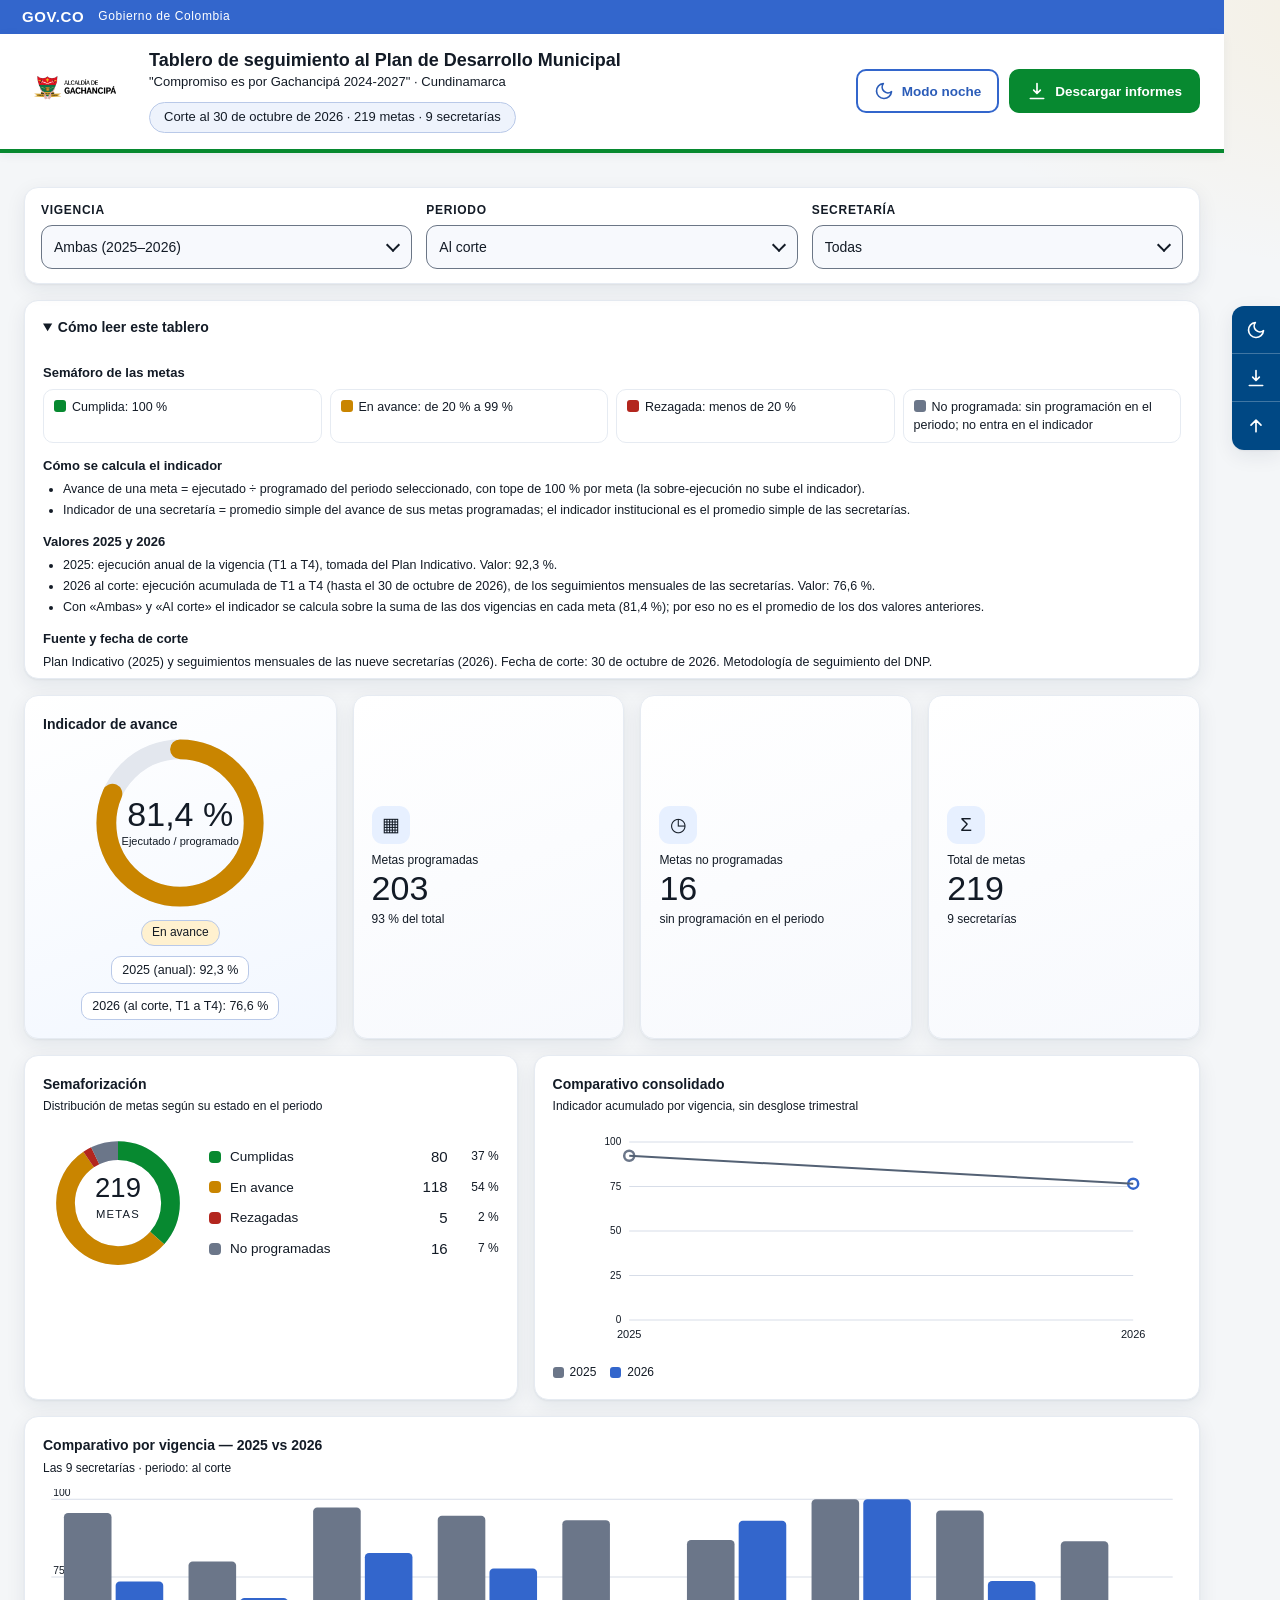
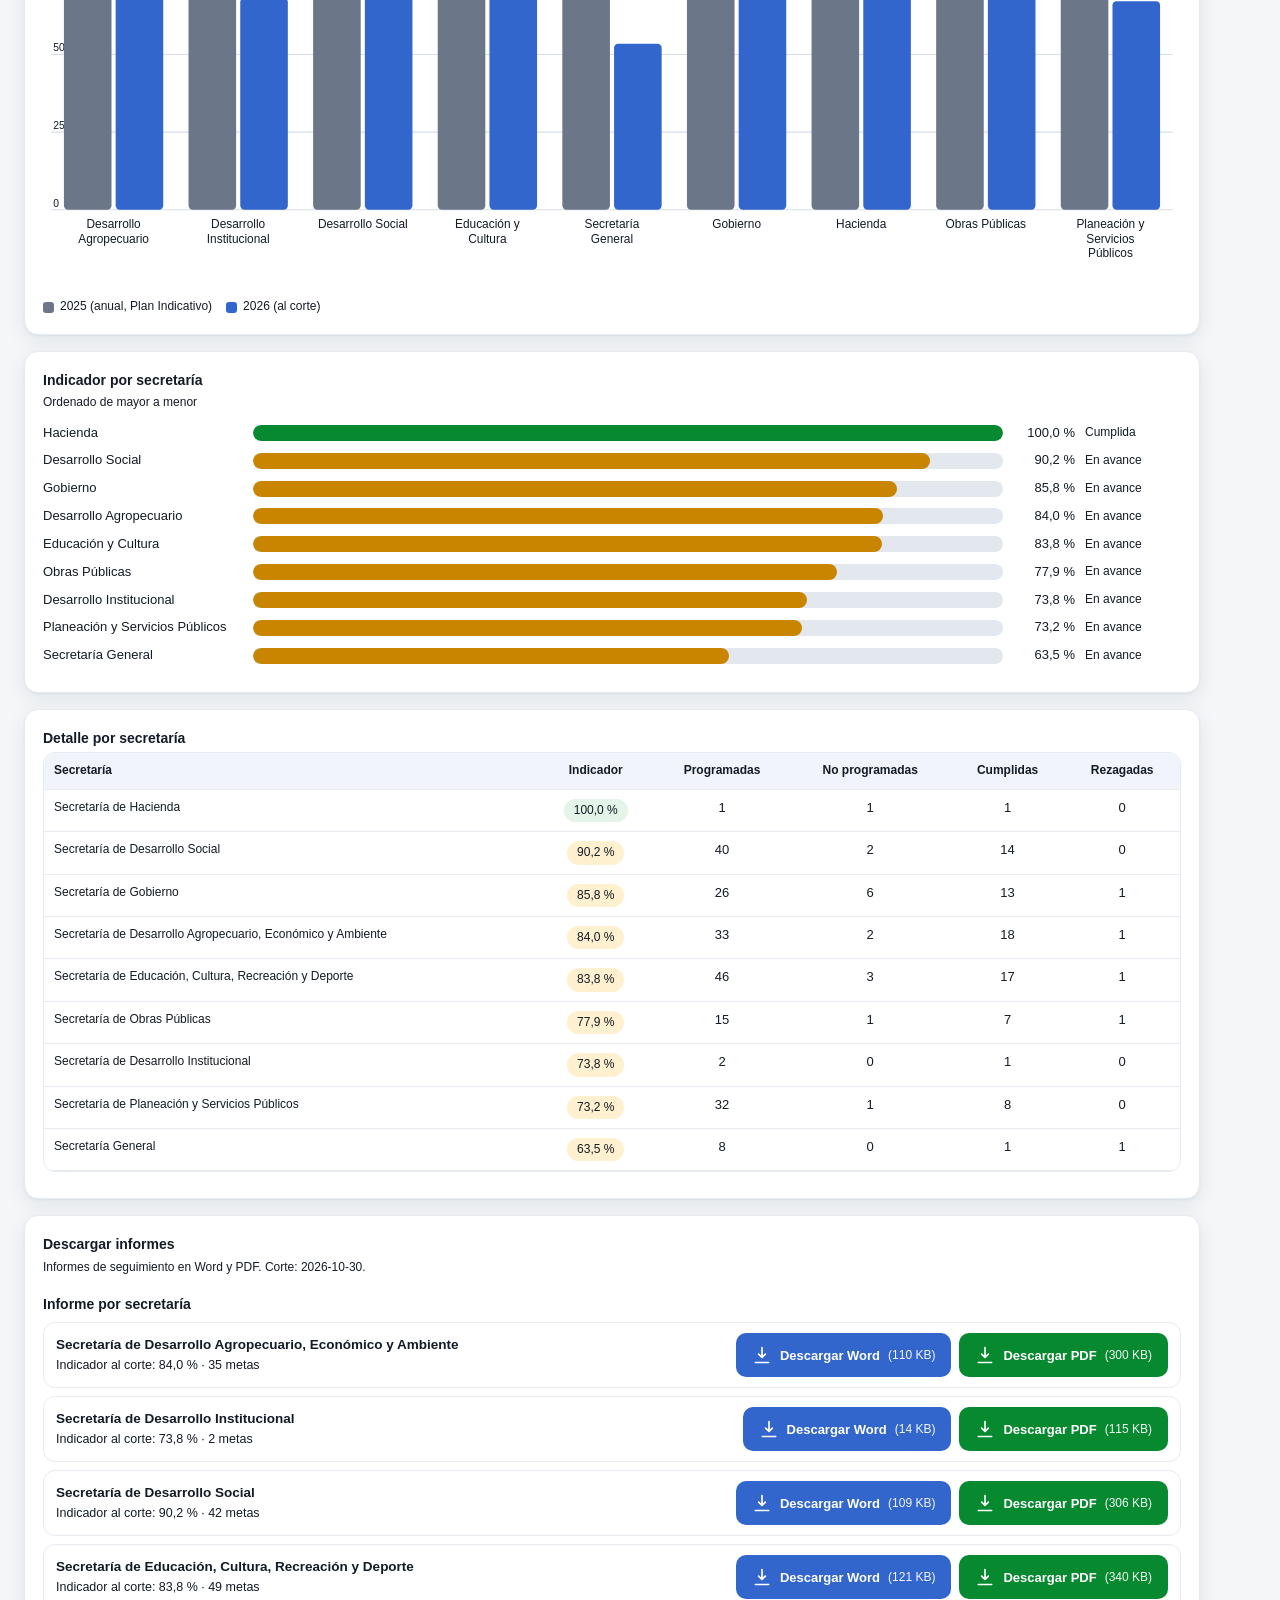
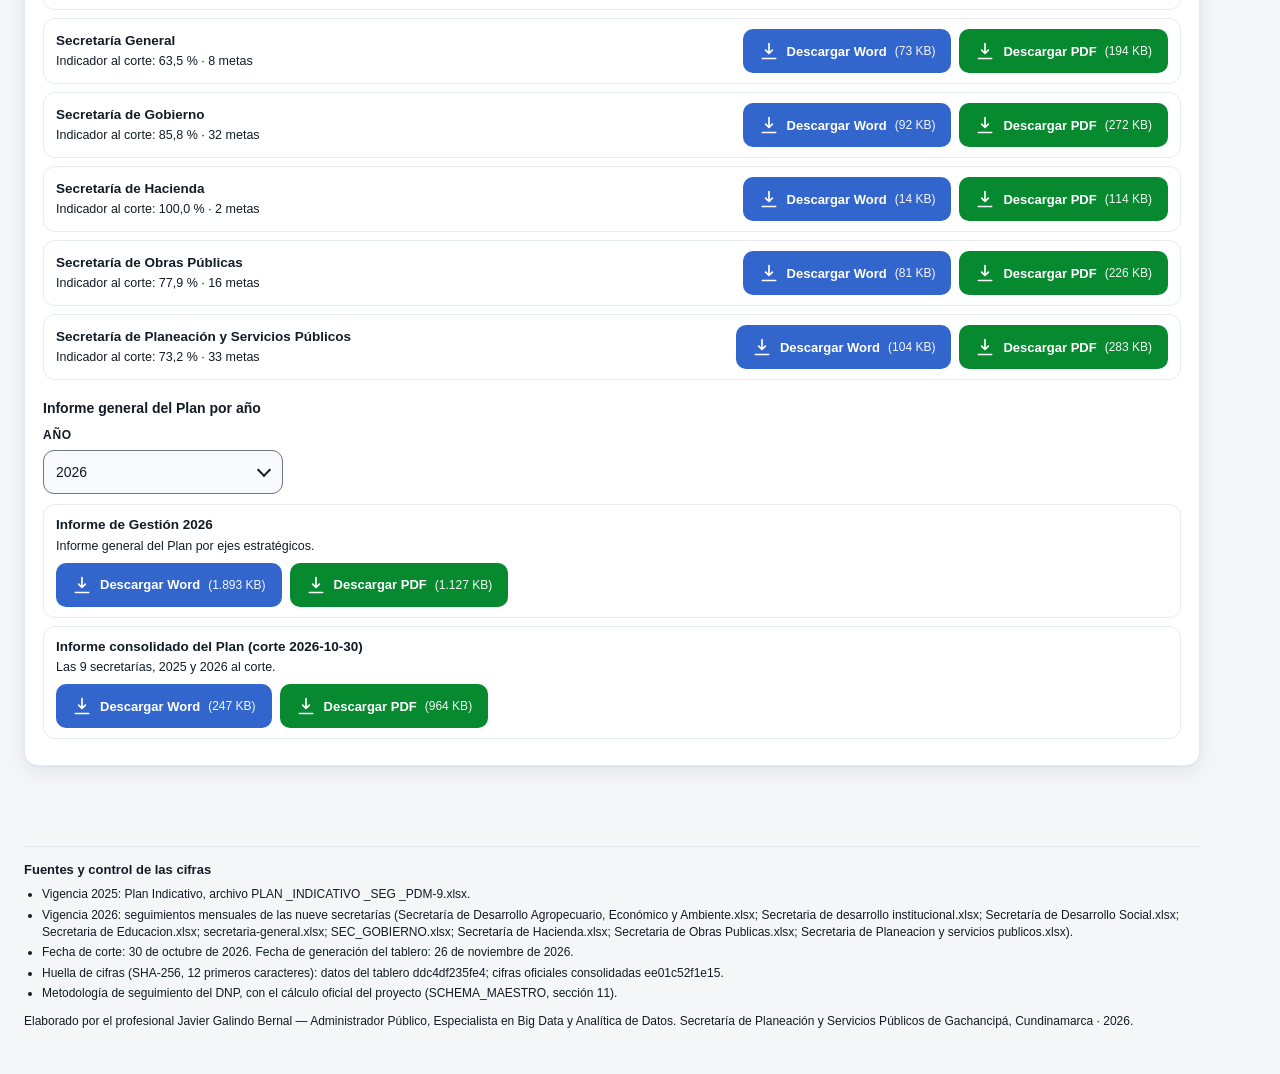
==== commit cb2e7230: "Meta 118 de Desarrollo Agropecuario en 0 %: indicador institucional 81,4 %; informes, tablero y port" ====
--- a/tablero.html
+++ b/tablero.html
@@ -323,17 +323,17 @@
 </main>
 
 <div class="tt" id="tt" aria-hidden="true"></div>
-<footer><div class="ft"><h2 class="ft-t">Fuentes y control de las cifras</h2><ul class="ft-l"><li>Vigencia 2025: Plan Indicativo, archivo PLAN _INDICATIVO _SEG _PDM-9.xlsx.</li><li>Vigencia 2026: seguimientos mensuales de las nueve secretarías (Secretaría de Desarrollo Agropecuario, Económico y Ambiente.xlsx; Secretaria de desarrollo institucional.xlsx; Secretaría de Desarrollo Social.xlsx; Secretaria de Educacion.xlsx; secretaria-general.xlsx; SEC_GOBIERNO.xlsx; Secretaría de Hacienda.xlsx; Secretaria de Obras Publicas.xlsx; Secretaria de Planeacion y servicios publicos.xlsx).</li><li>Fecha de corte: 30 de octubre de 2026. Fecha de generación del tablero: 26 de noviembre de 2026.</li><li>Huella de cifras (SHA-256, 12 primeros caracteres): datos del tablero 06927b6cfaec; cifras oficiales consolidadas 195e42bd01f6.</li><li>Metodología de seguimiento del DNP, con el cálculo oficial del proyecto (SCHEMA_MAESTRO, sección 11).</li></ul><p class="credito">Elaborado por el profesional Javier Galindo Bernal — Administrador Público, Especialista en Big Data y Analítica de Datos. Secretaría de Planeación y Servicios Públicos de Gachancipá, Cundinamarca · 2026.</p></div></footer>
+<footer><div class="ft"><h2 class="ft-t">Fuentes y control de las cifras</h2><ul class="ft-l"><li>Vigencia 2025: Plan Indicativo, archivo PLAN _INDICATIVO _SEG _PDM-9.xlsx.</li><li>Vigencia 2026: seguimientos mensuales de las nueve secretarías (Secretaría de Desarrollo Agropecuario, Económico y Ambiente.xlsx; Secretaria de desarrollo institucional.xlsx; Secretaría de Desarrollo Social.xlsx; Secretaria de Educacion.xlsx; secretaria-general.xlsx; SEC_GOBIERNO.xlsx; Secretaría de Hacienda.xlsx; Secretaria de Obras Publicas.xlsx; Secretaria de Planeacion y servicios publicos.xlsx).</li><li>Fecha de corte: 30 de octubre de 2026. Fecha de generación del tablero: 26 de noviembre de 2026.</li><li>Huella de cifras (SHA-256, 12 primeros caracteres): datos del tablero ddc4df235fe4; cifras oficiales consolidadas ee01c52f1e15.</li><li>Metodología de seguimiento del DNP, con el cálculo oficial del proyecto (SCHEMA_MAESTRO, sección 11).</li></ul><p class="credito">Elaborado por el profesional Javier Galindo Bernal — Administrador Público, Especialista en Big Data y Analítica de Datos. Secretaría de Planeación y Servicios Públicos de Gachancipá, Cundinamarca · 2026.</p></div></footer>
 
 <script>
-const DATA = {"corte": "30 de octubre de 2026", "corte_iso": "2026-10-30", "corte_trim": 4, "mes": "octubre", "trim_ordinal": "cuarto", "vig_actual": 2026, "vig_anterior": 2025, "umbral_rojo": 20.0, "fuente_2025": "PLAN _INDICATIVO _SEG _PDM-9.xlsx", "fuentes_2026": ["Secretaría de Desarrollo Agropecuario, Económico y Ambiente.xlsx", "Secretaria de desarrollo institucional.xlsx", "Secretaría de Desarrollo Social.xlsx", "Secretaria de Educacion.xlsx", "secretaria-general.xlsx", "SEC_GOBIERNO.xlsx", "Secretaría de Hacienda.xlsx", "Secretaria de Obras Publicas.xlsx", "Secretaria de Planeacion y servicios publicos.xlsx"], "generado": "2026-11-26", "huella_datos": "06927b6cfaec", "huella_cifras": "195e42bd01f6", "secretarias": ["Secretaría de Desarrollo Agropecuario, Económico y Ambiente", "Secretaría de Desarrollo Institucional", "Secretaría de Desarrollo Social", "Secretaría de Educación, Cultura, Recreación y Deporte", "Secretaría General", "Secretaría de Gobierno", "Secretaría de Hacienda", "Secretaría de Obras Públicas", "Secretaría de Planeación y Servicios Públicos"], "sec_corto": ["Desarrollo Agropecuario", "Desarrollo Institucional", "Desarrollo Social", "Educación y Cultura", "Secretaría General", "Gobierno", "Hacienda", "Obras Públicas", "Planeación y Servicios Públicos"], "metas": [{"s": 0, "c": "109", "m": "Adquirir mínimo 1 predio de interés hídrico implementando acciones complementarias de ley 99 y Ley 2320 de 2023", "y25": [[0.0, 0.0], [0.0, 0.0], [13.0, 13.0], [12.0, 12.0]], "y26": [[25.0, 25.0], [25.0, 25.0], [25.0, 25.0], [25.0, 25.0]]}, {"s": 0, "c": "110", "m": "Realizar una campaña al año de reforestacion y concervacion con 500 árboles nativos y/o especies arbóreas en zonas de interés hídrico y ambiental.", "y25": [[0.0, 0.0], [0.0, 0.0], [50.0, 50.0], [50.0, 50.0]], "y26": [[25.0, 25.0], [25.0, 25.0], [25.0, 10.0], [25.0, 5.0]]}, {"s": 0, "c": "111", "m": "Ejecutar 5 estrategias de protección de flora y fauna y recursos hídricos", "y25": [[0.0, 0.0], [0.0, 0.0], [45.0, 45.0], [30.0, 30.0]], "y26": [[25.0, 25.0], [25.0, 25.0], [25.0, 10.0], [25.0, 7.0]]}, {"s": 0, "c": "112", "m": "Ejecutar 3 proyectos ambientales en el marco de los PROCEDAS Y PRAES anuales", "y25": [[0.0, 0.0], [0.0, 0.0], [66.0, 66.0], [34.0, 34.0]], "y26": [[25.0, 25.0], [25.0, 25.0], [25.0, 25.0], [25.0, 0.0]]}, {"s": 0, "c": "113", "m": "Crear y poner en funcionamiento un vivero municipal", "y25": [[0.0, 0.0], [0.0, 0.0], [50.0, 50.0], [50.0, 35.0]], "y26": [[25.0, 25.0], [25.0, 25.0], [25.0, 0.0], [25.0, 0.0]]}, {"s": 0, "c": "114", "m": "Promover un proyecto de energías limpias en el municipio", "y25": [[0.0, 0.0], [0.0, 0.0], [25.0, 25.0], [75.0, 75.0]], "y26": [[25.0, 0.0], [25.0, 0.0], [25.0, 0.0], [25.0, 0.0]]}, {"s": 0, "c": "116", "m": "Ejecutar 30% de los programas correspondientes al PGIRS en el cuatrenio", "y25": [[0.0, 0.0], [0.0, 0.0], [50.0, 50.0], [50.0, 50.0]], "y26": [[25.0, 25.0], [25.0, 25.0], [25.0, 25.0], [25.0, 25.0]]}, {"s": 0, "c": "117", "m": "Apoyar la creación y puesta en funcionamiento de una nueva asociación de recuperadores en el municipio de Gachancipá", "y25": [[0.0, 0.0], [0.0, 0.0], [50.0, 50.0], [50.0, 50.0]], "y26": [[25.0, 25.0], [25.0, 25.0], [25.0, 0.0], [25.0, 0.0]]}, {"s": 0, "c": "118", "m": "Crear y poner en funcionamiento un espacio con zonas estructurantes para caninos y felinos", "y25": [[0.0, 0.0], [0.0, 0.0], [50.0, 50.0], [50.0, 50.0]], "y26": [[0.0, 0.0], [0.0, 0.0], [0.0, 0.0], [0.0, 0.0]]}, {"s": 0, "c": "119", "m": "Realizar 4 campañas pedagógicas de tenencia responsable de mascotas en el área rural y/o urbana en el año", "y25": [[0.0, 0.0], [0.0, 0.0], [50.0, 50.0], [50.0, 50.0]], "y26": [[25.0, 25.0], [25.0, 25.0], [25.0, 0.0], [25.0, 0.0]]}, {"s": 0, "c": "120", "m": "Realizar 3 actividades del programa de bienestar animales al año", "y25": [[0.0, 0.0], [0.0, 0.0], [50.0, 50.0], [50.0, 50.0]], "y26": [[25.0, 25.0], [25.0, 25.0], [25.0, 13.0], [25.0, 0.0]]}, {"s": 0, "c": "121", "m": "Atender a 900 animales (Caninos y/o Felinos) con esterilizacion durante el cuatrenio", "y25": [[0.0, 0.0], [0.0, 0.0], [85.0, 85.0], [15.0, 5.0]], "y26": [[25.0, 12.0], [25.0, 12.0], [25.0, 10.0], [25.0, 0.0]]}, {"s": 0, "c": "122", "m": "Atender a 800 animales (Caninos y/o Felinos) con vacunación preventiva de enfermedades zoonóticas durante el cuatrenio", "y25": [[0.0, 0.0], [0.0, 0.0], [38.0, 38.0], [62.0, 62.0]], "y26": [[25.0, 25.0], [25.0, 25.0], [25.0, 25.0], [25.0, 25.0]]}, {"s": 0, "c": "123", "m": "Desarrollar 6 eventos anuales de comercialización de productos en el municipio", "y25": [[0.0, 0.0], [0.0, 0.0], [90.0, 90.0], [10.0, 10.0]], "y26": [[25.0, 25.0], [25.0, 25.0], [25.0, 25.0], [25.0, 25.0]]}, {"s": 0, "c": "125", "m": "Realizar en el año dos Campañas de Gachancipá despierta incentivando el comercio en dos horas más a las establecidas", "y25": [[0.0, 0.0], [0.0, 0.0], [50.0, 50.0], [50.0, 50.0]], "y26": [[0.0, 0.0], [0.0, 0.0], [0.0, 0.0], [100.0, 0.0]]}, {"s": 0, "c": "126", "m": "Ejecutar una estrategia que promueva la mejora en las capacidades de negociación y ventas de los comerciantes del municipio, así como de incentivo y reconocimiento a su labor", "y25": [[0.0, 0.0], [0.0, 0.0], [50.0, 50.0], [50.0, 50.0]], "y26": [[25.0, 25.0], [25.0, 25.0], [25.0, 25.0], [25.0, 25.0]]}, {"s": 0, "c": "127", "m": "Realizar un programa que garanticen el fortalecimiento tecnico y financiero a los emprendedores del municipio con el fin de ser mas competitivos", "y25": [[0.0, 0.0], [0.0, 0.0], [50.0, 50.0], [50.0, 50.0]], "y26": [[25.0, 25.0], [25.0, 25.0], [25.0, 25.0], [25.0, 25.0]]}, {"s": 0, "c": "128", "m": "Actualizar el acuerdo 008 de 2020", "y25": [[0.0, 0.0], [0.0, 0.0], [0.0, 0.0], [0.0, 0.0]], "y26": [[0.0, 0.0], [0.0, 0.0], [0.0, 0.0], [0.0, 0.0]]}, {"s": 0, "c": "129", "m": "Ejecutar el 30% de las actividades inmersas en el Plan Decenal de Turismo", "y25": [[0.0, 0.0], [0.0, 0.0], [50.0, 50.0], [50.0, 50.0]], "y26": [[25.0, 25.0], [25.0, 25.0], [25.0, 25.0], [25.0, 25.0]]}, {"s": 0, "c": "130", "m": "Elaborar los estudios para la construcción del proyecto del cable aéreo", "y25": [[0.0, 0.0], [0.0, 0.0], [0.0, 0.0], [0.0, 0.0]], "y26": [[25.0, 25.0], [25.0, 25.0], [25.0, 25.0], [25.0, 25.0]]}, {"s": 0, "c": "176", "m": "Asistir técnica, operativa y financieramente la activación del sector agropecuario en 20 fanegadas anuales", "y25": [[0.0, 0.0], [0.0, 0.0], [75.0, 75.0], [25.0, 25.0]], "y26": [[25.0, 25.0], [25.0, 25.0], [25.0, 25.0], [25.0, 25.0]]}, {"s": 0, "c": "177", "m": "Crear 1 asociación de campesinos o comerciantes en el municipio", "y25": [[0.0, 0.0], [0.0, 0.0], [50.0, 50.0], [50.0, 50.0]], "y26": [[25.0, 25.0], [25.0, 25.0], [25.0, 25.0], [25.0, 25.0]]}, {"s": 0, "c": "178", "m": "Generar un programa anual para fortalecer tecnica, operativa y financiara; las asociaciones de campesinos o comerciantes del municipio", "y25": [[0.0, 0.0], [0.0, 0.0], [50.0, 50.0], [50.0, 50.0]], "y26": [[0.0, 0.0], [0.0, 0.0], [0.0, 0.0], [100.0, 0.0]]}, {"s": 0, "c": "179", "m": "Presentar 2 proyectos productivos agropecuarios al año a los entes gubernamentales y nacionales que incentiven la producción agropecuaria del municipio.", "y25": [[0.0, 0.0], [0.0, 0.0], [50.0, 50.0], [50.0, 50.0]], "y26": [[25.0, 25.0], [25.0, 25.0], [25.0, 25.0], [25.0, 25.0]]}, {"s": 0, "c": "180", "m": "Participar en dos espacios que faciliten la comercialización de productos Gachancipeños en grandes superfices y/o escenearios de comercialización regional o nacional en el año", "y25": [[0.0, 0.0], [0.0, 0.0], [50.0, 50.0], [50.0, 50.0]], "y26": [[25.0, 25.0], [25.0, 25.0], [25.0, 25.0], [25.0, 25.0]]}, {"s": 0, "c": "181", "m": "Realizar los estudios y diseños para la construcción de una planta de beneficio animal y/o planta de desposte bovinos, porcinos y ovinocaprinos.", "y25": [[0.0, 0.0], [0.0, 0.0], [0.0, 0.0], [0.0, 0.0]], "y26": [[0.0, 0.0], [0.0, 0.0], [0.0, 0.0], [0.0, 0.0]]}, {"s": 0, "c": "182", "m": "Beneficiar 21 campesinos anuales a través del programa de Buenas Prácticas Agrícolas-BPA", "y25": [[0.0, 0.0], [0.0, 0.0], [50.0, 50.0], [50.0, 50.0]], "y26": [[25.0, 25.0], [25.0, 25.0], [25.0, 0.0], [25.0, 0.0]]}, {"s": 0, "c": "183", "m": "Beneficiar 21 campesinos anuales a través del programa de Buenas Prácticas Pecuaria -BPP", "y25": [[0.0, 0.0], [0.0, 0.0], [50.0, 50.0], [50.0, 50.0]], "y26": [[25.0, 25.0], [25.0, 25.0], [25.0, 25.0], [25.0, 25.0]]}, {"s": 0, "c": "184", "m": "Celebrar dos convenios con instituciones de educación superior de trayectoria departamental y/o nacional para el apoyo al sector agropecuario al año", "y25": [[0.0, 0.0], [0.0, 0.0], [50.0, 50.0], [50.0, 50.0]], "y26": [[25.0, 0.0], [25.0, 0.0], [25.0, 0.0], [25.0, 0.0]]}, {"s": 0, "c": "185", "m": "Realizar una capacitacion anual dirigida a los campesinos del municipio para el manejo adecuado de la tierra", "y25": [[0.0, 0.0], [0.0, 0.0], [50.0, 50.0], [50.0, 35.0]], "y26": [[0.0, 0.0], [0.0, 0.0], [0.0, 0.0], [0.0, 0.0]]}, {"s": 0, "c": "186", "m": "Realizar 3 acciones estratégicas que busque la apertura de una sucursal bancaria o programas y beneficios de dicha entidad", "y25": [[0.0, 0.0], [0.0, 0.0], [50.0, 50.0], [50.0, 50.0]], "y26": [[25.0, 25.0], [25.0, 25.0], [25.0, 25.0], [25.0, 25.0]]}, {"s": 0, "c": "187", "m": "Desarrollar un programa de cultura equina, y una feria de especies mayores y menores en el marco de la semana internacional de la cultura en el municipio.", "y25": [[0.0, 0.0], [0.0, 0.0], [50.0, 50.0], [50.0, 50.0]], "y26": [[0.0, 0.0], [0.0, 0.0], [0.0, 0.0], [100.0, 100.0]]}, {"s": 0, "c": "188", "m": "Garantizar el funcionamiento del albergue de fauna temporal durante el cuatrienio", "y25": [[0.0, 0.0], [0.0, 0.0], [50.0, 50.0], [50.0, 50.0]], "y26": [[0.0, 0.0], [0.0, 0.0], [0.0, 0.0], [0.0, 0.0]]}, {"s": 0, "c": "210", "m": "Ejecutar una estrategia que permita la implementación y seguimiento al cumplimiento de las Órdenes de Sentencia de Río Bogotá", "y25": [[0.0, 0.0], [0.0, 0.0], [50.0, 50.0], [50.0, 50.0]], "y26": [[25.0, 25.0], [25.0, 25.0], [25.0, 25.0], [25.0, 25.0]]}, {"s": 0, "c": "211", "m": "Crear un programa dirigido para el cumplimiento de los Planes de Ordenamiento de Manejo de Cuencas Hidrográficas (POMCAS) en el municipio", "y25": [[0.0, 0.0], [0.0, 0.0], [50.0, 50.0], [50.0, 50.0]], "y26": [[25.0, 25.0], [25.0, 25.0], [25.0, 25.0], [25.0, 25.0]]}, {"s": 1, "c": "198", "m": "Incrementar en 20 puntos el Índice de Gestión y Desempeño Institucional (MIPG)", "y25": [[0.0, 0.0], [0.0, 0.0], [50.0, 35.0], [50.0, 25.0]], "y26": [[25.0, 25.0], [25.0, 15.0], [25.0, 0.0], [35.0, 0.0]]}, {"s": 1, "c": "199", "m": "Crear la politica de seguridad y privacidad de la informacion en el municipio (Tecnologia de la informacion y las comunicaciones)", "y25": [[0.0, 0.0], [0.0, 0.0], [50.0, 50.0], [50.0, 50.0]], "y26": [[25.0, 25.0], [25.0, 25.0], [25.0, 25.0], [35.0, 35.0]]}, {"s": 2, "c": "31", "m": "Mantener al 100% la cobertura con régimen subsidiado de la población en Sisben A, B Y C", "y25": [[0.0, 0.0], [0.0, 0.0], [50.0, 50.0], [50.0, 50.0]], "y26": [[25.0, 25.0], [25.0, 25.0], [25.0, 25.0], [25.0, 10.0]]}, {"s": 2, "c": "32", "m": "Implementar al 97% el Plan territorial de Salud, incorporando las politicas sectoriales", "y25": [[0.0, 0.0], [0.0, 0.0], [50.0, 50.0], [50.0, 50.0]], "y26": [[25.0, 25.0], [25.0, 25.0], [25.0, 15.0], [25.0, 5.0]]}, {"s": 2, "c": "33", "m": "Atender mínimo 2000 personas a través de los planes operativos en salud dirigidos a una atención de calidad a la comunidad", "y25": [[0.0, 0.0], [0.0, 0.0], [50.0, 50.0], [50.0, 50.0]], "y26": [[25.0, 25.0], [25.0, 25.0], [25.0, 25.0], [25.0, 25.0]]}, {"s": 2, "c": "34", "m": "Ejecutar un plan de mejoramiento en la prestación del servicio en salud y atención a la comunidad de Gachancipá", "y25": [[0.0, 0.0], [0.0, 0.0], [50.0, 50.0], [50.0, 50.0]], "y26": [[25.0, 25.0], [25.0, 25.0], [25.0, 15.0], [25.0, 15.0]]}, {"s": 2, "c": "36", "m": "Atender al 100% de los nacidos vivos durante los tres primeros meses, para fortalecer la estrategia de lactancia materna en el municipio.", "y25": [[0.0, 0.0], [0.0, 0.0], [50.0, 50.0], [50.0, 50.0]], "y26": [[25.0, 25.0], [25.0, 25.0], [25.0, 25.0], [25.0, 10.0]]}, {"s": 2, "c": "37", "m": "Establecer un programa anual de salud sexual y reproductiva en el municipio durante el cuatrenio", "y25": [[0.0, 0.0], [0.0, 0.0], [50.0, 50.0], [50.0, 50.0]], "y26": [[25.0, 25.0], [25.0, 25.0], [25.0, 25.0], [25.0, 5.0]]}, {"s": 2, "c": "38", "m": "Mantener en 0 la tasa de mortalidad materna en el municipio", "y25": [[0.0, 0.0], [0.0, 0.0], [50.0, 50.0], [50.0, 50.0]], "y26": [[25.0, 25.0], [25.0, 25.0], [25.0, 25.0], [25.0, 25.0]]}, {"s": 2, "c": "39", "m": "Establecer un programa para el mejoramiento de la salud mental en el municipio.", "y25": [[0.0, 0.0], [0.0, 0.0], [50.0, 50.0], [50.0, 50.0]], "y26": [[25.0, 25.0], [25.0, 25.0], [25.0, 25.0], [25.0, 15.0]]}, {"s": 2, "c": "40", "m": "Adquirir y/o dotar un vehículo que permita el transporte a las personas de escasos recursos que necesitan apoyo médico", "y25": [[0.0, 0.0], [0.0, 0.0], [0.0, 0.0], [0.0, 0.0]], "y26": [[0.0, 0.0], [0.0, 0.0], [0.0, 0.0], [0.0, 0.0]]}, {"s": 2, "c": "41", "m": "Alcanzar coberturas del 97% del programa ampliado de inmunización anual", "y25": [[0.0, 0.0], [0.0, 0.0], [0.5, 0.5], [50.0, 50.0]], "y26": [[25.0, 25.0], [25.0, 25.0], [25.0, 25.0], [25.0, 20.0]]}, {"s": 2, "c": "42", "m": "Implementar 4 acciones desde modelo de ciudades entornos y ruralidades saludables y sostenibles (CERSS), en el municipio de Gachancipa.", "y25": [[0.0, 0.0], [0.0, 0.0], [50.0, 50.0], [50.0, 50.0]], "y26": [[25.0, 25.0], [25.0, 25.0], [25.0, 25.0], [25.0, 15.0]]}, {"s": 2, "c": "43", "m": "Realizar 450 visitas de seguimiento y sensibilización sobre trabajo formal a trabajadores informales", "y25": [[0.0, 0.0], [0.0, 0.0], [50.0, 50.0], [50.0, 50.0]], "y26": [[25.0, 25.0], [25.0, 25.0], [25.0, 25.0], [25.0, 17.0]]}, {"s": 2, "c": "44", "m": "Implementar un programa de seguimiento a los vendedores ambulantes en estado de informalidad para el cumplimiento de los estandares minimos de seguridad en salud publica", "y25": [[0.0, 0.0], [0.0, 0.0], [50.0, 50.0], [50.0, 50.0]], "y26": [[25.0, 25.0], [25.0, 25.0], [25.0, 25.0], [25.0, 10.0]]}, {"s": 2, "c": "45", "m": "Garantizar la seguridad alimentaria en 2000 raciones (Comedor) para adultos mayores en estado de abandono por año", "y25": [[0.0, 0.0], [0.0, 0.0], [50.0, 50.0], [50.0, 50.0]], "y26": [[25.0, 25.0], [25.0, 25.0], [25.0, 25.0], [25.0, 25.0]]}, {"s": 2, "c": "46", "m": "Garantizar la entrega de 1800 apoyos nutricionales para el adulto mayor por año.", "y25": [[0.0, 0.0], [0.0, 0.0], [50.0, 50.0], [50.0, 25.0]], "y26": [[25.0, 25.0], [25.0, 25.0], [25.0, 10.0], [25.0, 0.0]]}, {"s": 2, "c": "47", "m": "Crear la escuela de responsabilidad con el adulto mayor, brindando apoyo a los adultos mayores vulnerables.", "y25": [[0.0, 0.0], [0.0, 0.0], [50.0, 50.0], [50.0, 50.0]], "y26": [[25.0, 25.0], [25.0, 25.0], [25.0, 10.0], [25.0, 5.0]]}, {"s": 2, "c": "48", "m": "Diseñar y formular la política pública de envejecimiento y vejez en el municipio", "y25": [[0.0, 0.0], [0.0, 0.0], [0.0, 0.0], [0.0, 0.0]], "y26": [[0.0, 0.0], [0.0, 0.0], [0.0, 0.0], [0.0, 0.0]]}, {"s": 2, "c": "49", "m": "Realizar 3 procesos de dotación al Centro Día con elementos para el desarrollo de proyectos productivos, actividades lúdico recreativas y material terapéutico", "y25": [[0.0, 0.0], [0.0, 0.0], [50.0, 50.0], [50.0, 50.0]], "y26": [[25.0, 25.0], [25.0, 25.0], [0.0, 0.0], [0.0, 0.0]]}, {"s": 2, "c": "50", "m": "Garantizar a mínimo 400 adultos mayores la atención integral a través de los servicios del Centro Día del Municipio", "y25": [[0.0, 0.0], [0.0, 0.0], [50.0, 50.0], [50.0, 50.0]], "y26": [[25.0, 25.0], [25.0, 25.0], [25.0, 15.0], [25.0, 5.0]]}, {"s": 2, "c": "51", "m": "Beneficiar minimo a 400 adultos mayores con la entrega de una sudadera en el cuatrenio del programa Centro Día del Municipio", "y25": [[0.0, 0.0], [0.0, 0.0], [50.0, 50.0], [50.0, 50.0]], "y26": [[25.0, 25.0], [25.0, 25.0], [25.0, 25.0], [25.0, 25.0]]}, {"s": 2, "c": "52", "m": "Garantizar una salida ludico recreativa anual a los usuarios que cumplan con los requisitos del programa Centro Dia del Municipio", "y25": [[0.0, 0.0], [0.0, 0.0], [50.0, 50.0], [50.0, 50.0]], "y26": [[0.0, 0.0], [0.0, 0.0], [50.0, 50.0], [50.0, 50.0]]}, {"s": 2, "c": "53", "m": "Crear un programa en el cuatrenio de apoyo, psicológico y ocupacional para los adultos mayores del municipio", "y25": [[0.0, 0.0], [0.0, 0.0], [50.0, 50.0], [50.0, 50.0]], "y26": [[25.0, 25.0], [25.0, 25.0], [25.0, 0.0], [25.0, 10.0]]}, {"s": 2, "c": "54", "m": "Implementar al 100% el programa en el cuatrenio de apoyo, psicológico y ocupacional para los adultos mayores del municipio", "y25": [[0.0, 0.0], [0.0, 0.0], [50.0, 50.0], [50.0, 50.0]], "y26": [[25.0, 25.0], [25.0, 25.0], [25.0, 10.0], [25.0, 5.0]]}, {"s": 2, "c": "55", "m": "Ejecutar el 35% en el cuatrenio la política pública de mujer y equidad de género", "y25": [[0.0, 0.0], [0.0, 0.0], [50.0, 50.0], [50.0, 10.0]], "y26": [[25.0, 25.0], [25.0, 25.0], [25.0, 15.0], [25.0, 5.0]]}, {"s": 2, "c": "56", "m": "Celebrar el día de la diversidad sexual y de género una vez por año", "y25": [[0.0, 0.0], [0.0, 0.0], [50.0, 50.0], [50.0, 50.0]], "y26": [[0.0, 0.0], [0.0, 0.0], [100.0, 100.0], [0.0, 0.0]]}, {"s": 2, "c": "57", "m": "Atender a 2368 mujeres a través de los servicios ofertados en la Casa de la Mujer durante el cuatrenio", "y25": [[0.0, 0.0], [0.0, 0.0], [50.0, 50.0], [50.0, 30.0]], "y26": [[25.0, 25.0], [25.0, 25.0], [25.0, 10.0], [25.0, 5.0]]}, {"s": 2, "c": "58", "m": "Ejecutar 4 procesos en el cuatrenio que garanticen el adecuado funcionamiento y desarrollo del Consejo Consultivo de Mujeres CCM", "y25": [[0.0, 0.0], [0.0, 0.0], [50.0, 50.0], [50.0, 50.0]], "y26": [[25.0, 25.0], [25.0, 25.0], [25.0, 25.0], [25.0, 0.0]]}, {"s": 2, "c": "60", "m": "Beneficiar mínimo a 1500 mujeres rurales del municipio con la celebración del día de la mujer rural en el cuatrenio", "y25": [[0.0, 0.0], [0.0, 0.0], [50.0, 50.0], [50.0, 50.0]], "y26": [[0.0, 0.0], [100.0, 100.0], [0.0, 0.0], [0.0, 0.0]]}, {"s": 2, "c": "62", "m": "Garantizar al 100% el funcionamiento de los CDI o los HCB y medio educativo familiar", "y25": [[0.0, 0.0], [0.0, 0.0], [50.0, 50.0], [50.0, 50.0]], "y26": [[25.0, 25.0], [25.0, 25.0], [25.0, 10.0], [25.0, 5.0]]}, {"s": 2, "c": "63", "m": "Garantizar los espacios físicos durante el cuatrenio, para la atención de la población NNA a través de los servicios de ludoteca y centro de lectura buscando el aprovechamiento del tiempo libre", "y25": [[0.0, 0.0], [0.0, 0.0], [50.0, 50.0], [50.0, 50.0]], "y26": [[25.0, 25.0], [25.0, 25.0], [25.0, 10.0], [25.0, 5.0]]}, {"s": 2, "c": "65", "m": "Beneficiar anualmente a 600 jóvenes con el fortalecimiento de los programas y servicios prestados en la casa de la juventud", "y25": [[0.0, 0.0], [0.0, 0.0], [50.0, 50.0], [50.0, 50.0]], "y26": [[25.0, 25.0], [25.0, 25.0], [25.0, 10.0], [25.0, 5.0]]}, {"s": 2, "c": "66", "m": "Desarrollar anualmente la conmemoracion de la semana de la Juventud", "y25": [[0.0, 0.0], [0.0, 0.0], [50.0, 50.0], [50.0, 50.0]], "y26": [[0.0, 0.0], [0.0, 0.0], [100.0, 100.0], [0.0, 0.0]]}, {"s": 2, "c": "67", "m": "Ejecutar el programa durante el cuatrenio, de atención a adolescentes que se encuentran inmersos en el consumo de sustancias psicoactivas", "y25": [[0.0, 0.0], [0.0, 0.0], [50.0, 50.0], [50.0, 50.0]], "y26": [[25.0, 25.0], [25.0, 25.0], [25.0, 10.0], [25.0, 5.0]]}, {"s": 2, "c": "69", "m": "Beneficiar durante el cuatrenio a 200 niñas adolescentes con acciones de proyecto de vida, autocuidado, manejo de emociones, prevención de violencia y celebración de sus 15 años", "y25": [[0.0, 0.0], [0.0, 0.0], [50.0, 50.0], [50.0, 30.0]], "y26": [[0.0, 0.0], [0.0, 0.0], [100.0, 65.0], [0.0, 0.0]]}, {"s": 2, "c": "70", "m": "Atender al año el 85% de las Personas con Discapacidad y/o necesidades educativas especiales mediante el programa de discapacidad", "y25": [[0.0, 0.0], [0.0, 0.0], [50.0, 50.0], [50.0, 50.0]], "y26": [[25.0, 25.0], [25.0, 25.0], [25.0, 25.0], [25.0, 25.0]]}, {"s": 2, "c": "71", "m": "Garantizar la entrega de 600 apoyos nutricionales para las personas con discapacidad por año.", "y25": [[0.0, 0.0], [0.0, 0.0], [50.0, 50.0], [50.0, 50.0]], "y26": [[25.0, 25.0], [25.0, 25.0], [25.0, 25.0], [25.0, 25.0]]}, {"s": 2, "c": "72", "m": "Beneficiar minimo a 20 personas con discapacidad con la entrega de una sudadera en el cuatrenio del programa somos capaces", "y25": [[0.0, 0.0], [0.0, 0.0], [50.0, 50.0], [50.0, 50.0]], "y26": [[25.0, 25.0], [25.0, 25.0], [25.0, 25.0], [25.0, 25.0]]}, {"s": 2, "c": "73", "m": "Garantizar una salida ludico recreativa en el marco de la celebracion del dia blanco a los usuarios que cumplan con los requisitos del programa de discapacidad anualmente", "y25": [[0.0, 0.0], [0.0, 0.0], [50.0, 50.0], [50.0, 50.0]], "y26": [[0.0, 0.0], [0.0, 0.0], [0.0, 100.0], [0.0, 0.0]]}, {"s": 2, "c": "75", "m": "Realizar 3 procesos de dotación al Centro de Vida Sensorial con elementos para el desarrollo de proyectos productivos, actividades lúdico recreativas y material terapéutico", "y25": [[0.0, 0.0], [0.0, 0.0], [50.0, 50.0], [50.0, 50.0]], "y26": [[25.0, 25.0], [25.0, 15.0], [25.0, 13.0], [25.0, 5.0]]}, {"s": 2, "c": "76", "m": "Caracterizar anualmente al 100% de los cuidadores según Ley 2297 de 2023 y la Res. 2646 del 2024, mediante acciones de formación y capacitación", "y25": [[0.0, 0.0], [0.0, 0.0], [50.0, 50.0], [50.0, 50.0]], "y26": [[25.0, 25.0], [25.0, 25.0], [25.0, 25.0], [25.0, 0.0]]}, {"s": 2, "c": "77", "m": "Desarrollar 2 estrategias para la atencion de los cuidadores caracterizados según Ley 2297 de 2023 y la resolucion 2646 del 2024 en el año", "y25": [[0.0, 0.0], [0.0, 0.0], [50.0, 50.0], [50.0, 50.0]], "y26": [[25.0, 25.0], [25.0, 25.0], [25.0, 25.0], [25.0, 25.0]]}, {"s": 2, "c": "78", "m": "Contratar anualmente a un equipo profesional para la atención de las personas con discapacidad.", "y25": [[0.0, 0.0], [0.0, 0.0], [50.0, 50.0], [50.0, 50.0]], "y26": [[25.0, 25.0], [25.0, 25.0], [25.0, 25.0], [25.0, 10.0]]}, {"s": 3, "c": "14", "m": "Realizar 4 cuatro procesos de acompañamiento y asistencia técnica a la IED en la ejecución de los recursos SGP calidad y gratuidad educativa", "y25": [[0.0, 0.0], [0.0, 0.0], [50.0, 50.0], [50.0, 50.0]], "y26": [[25.0, 25.0], [25.0, 25.0], [25.0, 10.0], [25.0, 10.0]]}, {"s": 3, "c": "15", "m": "Ejecutar cuatro (04) procesos de mantenimiento y/o mejoramiento a las sedes educativas de la IED Carlos Garavito Acosta", "y25": [[0.0, 0.0], [0.0, 0.0], [50.0, 50.0], [50.0, 50.0]], "y26": [[25.0, 25.0], [25.0, 25.0], [25.0, 10.0], [25.0, 5.0]]}, {"s": 3, "c": "16", "m": "Realizar TRES (03) procesos de dotación de mobiliario, elementos tecnológicos y/o material pedagógico para la IED Presbítero Carlos Garavito Acosta", "y25": [[0.0, 0.0], [0.0, 0.0], [50.0, 50.0], [50.0, 50.0]], "y26": [[25.0, 20.0], [25.0, 20.0], [25.0, 15.0], [25.0, 0.0]]}, {"s": 3, "c": "17", "m": "Realizar los estudios y diseños que permitan a mediano plazo construcción de una nueva sede educativa", "y25": [[0.0, 0.0], [0.0, 0.0], [0.0, 0.0], [0.0, 0.0]], "y26": [[25.0, 25.0], [25.0, 25.0], [25.0, 10.0], [25.0, 0.0]]}, {"s": 3, "c": "18", "m": "Beneficiar mínimo a 490 estudiantes en el año con el servicio de transporte escolar", "y25": [[0.0, 0.0], [0.0, 0.0], [50.0, 50.0], [50.0, 50.0]], "y26": [[100.0, 100.0], [0.0, 0.0], [0.0, 0.0], [0.0, 0.0]]}, {"s": 3, "c": "19", "m": "Beneficiar al 100% de los estudiantes de la IED a través del PAE al año", "y25": [[0.0, 0.0], [0.0, 0.0], [50.0, 50.0], [50.0, 50.0]], "y26": [[100.0, 100.0], [0.0, 0.0], [0.0, 0.0], [0.0, 0.0]]}, {"s": 3, "c": "20", "m": "Realizar cuatro (04) procesos de entrega de Kits escolares para las instituciones educativas publicas del municipio", "y25": [[0.0, 0.0], [0.0, 0.0], [50.0, 50.0], [50.0, 50.0]], "y26": [[100.0, 100.0], [0.0, 0.0], [0.0, 0.0], [0.0, 0.0]]}, {"s": 3, "c": "21", "m": "Crear e implementar una estrategia dirigida al uso y apropiación de las TIC, por año", "y25": [[0.0, 0.0], [0.0, 0.0], [50.0, 50.0], [50.0, 50.0]], "y26": [[25.0, 25.0], [25.0, 20.0], [25.0, 15.0], [25.0, 20.0]]}, {"s": 3, "c": "22", "m": "Beneficiar a 1132 NNAJ a través del fortalecimiento de una segunda lengua", "y25": [[0.0, 0.0], [0.0, 0.0], [50.0, 50.0], [50.0, 50.0]], "y26": [[25.0, 25.0], [25.0, 20.0], [25.0, 0.0], [25.0, 0.0]]}, {"s": 3, "c": "23", "m": "Desarrollar una estrategia de Escuela de Padres para el fortalecimiento de la corresponsabilidad parental en la formación de NNAJ del municipio", "y25": [[0.0, 0.0], [0.0, 0.0], [50.0, 50.0], [50.0, 50.0]], "y26": [[25.0, 25.0], [25.0, 25.0], [25.0, 25.0], [25.0, 0.0]]}, {"s": 3, "c": "24", "m": "Beneficiar al 100% de los estudiantes de grado 11 de la IED publicas a través de la preparación para la presentación de las pruebas Saber", "y25": [[0.0, 0.0], [0.0, 0.0], [50.0, 50.0], [50.0, 50.0]], "y26": [[33.0, 33.0], [33.0, 33.0], [33.0, 34.0], [0.0, 0.0]]}, {"s": 3, "c": "25", "m": "Implementar dos mecanismos de fortalecimiento y reconocimiento a la labor docente (Foro educativo y día del maestro)", "y25": [[0.0, 0.0], [0.0, 0.0], [50.0, 50.0], [50.0, 50.0]], "y26": [[0.0, 0.0], [100.0, 100.0], [0.0, 0.0], [0.0, 0.0]]}, {"s": 3, "c": "26", "m": "Beneficiar a 20 estudiantes en el cuatrenio del grado once de la institución educativa pública del municipio, que tengan excelencia académica", "y25": [[0.0, 0.0], [0.0, 0.0], [50.0, 50.0], [50.0, 50.0]], "y26": [[0.0, 0.0], [0.0, 0.0], [0.0, 100.0], [0.0, 0.0]]}, {"s": 3, "c": "27", "m": "Ejecutar como minimo los 200 SMMLV establecidos en el acuerdo municipal N° 007 del 2020, al año, que beneficien a los estudiantes que hacen parte del fondo de educacion superior - FES", "y25": [[0.0, 0.0], [0.0, 0.0], [50.0, 50.0], [50.0, 49.0]], "y26": [[25.0, 25.0], [25.0, 25.0], [25.0, 5.0], [25.0, 0.0]]}, {"s": 3, "c": "28", "m": "Garantizar el funcionamiento y operación de la instalación para el desarrollo de programas de formación técnica", "y25": [[0.0, 0.0], [0.0, 0.0], [0.0, 0.0], [0.0, 0.0]], "y26": [[25.0, 20.0], [25.0, 10.0], [25.0, 0.0], [25.0, 0.0]]}, {"s": 3, "c": "29", "m": "Realizar mínimo 20 convenios con instituciones de educación superior que permitan el acceso a la formación por parte de la población del municipio", "y25": [[0.0, 0.0], [0.0, 0.0], [50.0, 50.0], [50.0, 50.0]], "y26": [[25.0, 25.0], [25.0, 25.0], [25.0, 25.0], [25.0, 25.0]]}, {"s": 3, "c": "30", "m": "Garantizar una sede satélite universitaria para programas de educación superior en el municipio", "y25": [[0.0, 0.0], [0.0, 0.0], [50.0, 30.0], [50.0, 20.0]], "y26": [[25.0, 25.0], [25.0, 15.0], [0.0, 0.0], [0.0, 0.0]]}, {"s": 3, "c": "64", "m": "Aumentar en un 10% en el cuatrenio la participación de los NNA en programas deportivos y culturales del municipio", "y25": [[0.0, 0.0], [0.0, 0.0], [50.0, 50.0], [50.0, 50.0]], "y26": [[25.0, 25.0], [25.0, 25.0], [25.0, 25.0], [25.0, 0.0]]}, {"s": 3, "c": "68", "m": "Crear e implementar una estrategia al año de escolarización para los menores que no asisten a las instituciones educativas", "y25": [[0.0, 0.0], [0.0, 0.0], [50.0, 50.0], [50.0, 50.0]], "y26": [[25.0, 25.0], [25.0, 25.0], [25.0, 0.0], [25.0, 0.0]]}, {"s": 3, "c": "74", "m": "Crear e implementar una estrategia anual que permita la vinculación de las personas en condición de discapacidad al sistema educativo", "y25": [[0.0, 0.0], [0.0, 0.0], [50.0, 50.0], [50.0, 50.0]], "y26": [[25.0, 25.0], [25.0, 25.0], [25.0, 15.0], [25.0, 0.0]]}, {"s": 3, "c": "79", "m": "Beneficiar mínimo a 600 personas de manera anual a través de los procesos de formación artística y cultural del municipio", "y25": [[0.0, 0.0], [0.0, 0.0], [50.0, 50.0], [50.0, 50.0]], "y26": [[25.0, 25.0], [25.0, 25.0], [25.0, 25.0], [25.0, 25.0]]}, {"s": 3, "c": "80", "m": "Formular el Plan Decenal de cultural a través del estatuto cultural", "y25": [[0.0, 0.0], [0.0, 0.0], [0.0, 0.0], [0.0, 0.0]], "y26": [[0.0, 0.0], [0.0, 0.0], [0.0, 0.0], [0.0, 0.0]]}, {"s": 3, "c": "81", "m": "Implementar en un 20% el Plan Decenal de cultura junto con las disposiciones del estatuto cultural.", "y25": [[0.0, 0.0], [0.0, 0.0], [0.0, 0.0], [0.0, 0.0]], "y26": [[0.0, 0.0], [0.0, 0.0], [0.0, 0.0], [0.0, 0.0]]}, {"s": 3, "c": "82", "m": "Incrementar a 52000 el número de accesos a servicios bibliotecarios en el cuatrenio", "y25": [[0.0, 0.0], [0.0, 0.0], [50.0, 50.0], [50.0, 50.0]], "y26": [[25.0, 25.0], [25.0, 25.0], [25.0, 25.0], [25.0, 25.0]]}, {"s": 3, "c": "83", "m": "Generar un mecanismo de reconocimiento mediante acuerdo municipal a la mejor escuela cultural del municipio, buscando sostenibilidad mediante acuerdo municipal.", "y25": [[0.0, 0.0], [0.0, 0.0], [50.0, 50.0], [50.0, 50.0]], "y26": [[0.0, 0.0], [0.0, 0.0], [0.0, 0.0], [100.0, 75.0]]}, {"s": 3, "c": "84", "m": "Garantizar anualmente el desarrollo de la semana cultural internacional del municipio.", "y25": [[0.0, 0.0], [0.0, 0.0], [50.0, 50.0], [50.0, 50.0]], "y26": [[0.0, 0.0], [0.0, 0.0], [0.0, 0.0], [100.0, 100.0]]}, {"s": 3, "c": "85", "m": "Establecer y promocionar 4 versiones del aguinaldo gachancipeño en una agenda cultural del municipio, buscando el incremento de la circulación cultural y su sostenibilidad mediante acuerdo municipal.", "y25": [[0.0, 0.0], [0.0, 0.0], [50.0, 50.0], [50.0, 50.0]], "y26": [[0.0, 0.0], [0.0, 0.0], [0.0, 0.0], [100.0, 80.0]]}, {"s": 3, "c": "86", "m": "Realizar un proceso de mantenimiento anual a los instrumentos que hacen parte de las escuelas artísticas y culturales.", "y25": [[0.0, 0.0], [0.0, 0.0], [50.0, 50.0], [50.0, 20.0]], "y26": [[25.0, 25.0], [25.0, 17.0], [25.0, 14.0], [0.0, 0.0]]}, {"s": 3, "c": "87", "m": "Realizar un proceso anual de dotación de elementos e instrumentos necesarios para la formación de las escuelas artísticas y culturales del municipio.", "y25": [[0.0, 0.0], [0.0, 0.0], [50.0, 50.0], [50.0, 50.0]], "y26": [[25.0, 25.0], [25.0, 25.0], [25.0, 0.0], [25.0, 10.0]]}, {"s": 3, "c": "88", "m": "Crear y ejecutar 4 estrategias diferentes que permitan la circulación y promoción de las artes y saberes de las escuelas de formación cultural vinculando a los miembros de las mismas", "y25": [[0.0, 0.0], [0.0, 0.0], [50.0, 50.0], [50.0, 50.0]], "y26": [[25.0, 25.0], [25.0, 25.0], [25.0, 15.0], [25.0, 5.0]]}, {"s": 3, "c": "89", "m": "Garantizar la construcción del centro cultural", "y25": [[0.0, 0.0], [0.0, 0.0], [50.0, 25.0], [50.0, 10.0]], "y26": [[25.0, 25.0], [25.0, 25.0], [25.0, 10.0], [25.0, 0.0]]}, {"s": 3, "c": "90", "m": "Dotación para el funcionamiento del Centro Cultural", "y25": [[0.0, 0.0], [0.0, 0.0], [0.0, 0.0], [0.0, 0.0]], "y26": [[25.0, 0.0], [25.0, 0.0], [25.0, 0.0], [0.0, 0.0]]}, {"s": 3, "c": "91", "m": "Garantizar la modernización de minimo un escenario deportivo en el municipio", "y25": [[0.0, 0.0], [0.0, 0.0], [0.0, 0.0], [0.0, 0.0]], "y26": [[25.0, 25.0], [25.0, 25.0], [25.0, 15.0], [25.0, 5.0]]}, {"s": 3, "c": "92", "m": "Garantizar la construcción de minimo un escenario deportivo en el municipio", "y25": [[0.0, 0.0], [0.0, 0.0], [50.0, 30.0], [50.0, 0.0]], "y26": [[25.0, 25.0], [25.0, 25.0], [25.0, 15.0], [25.0, 5.0]]}, {"s": 3, "c": "93", "m": "Realizar mantenimiento preventivo y correctivo de manera periódica a los 7 escenarios deportivos del municipio", "y25": [[0.0, 0.0], [0.0, 0.0], [50.0, 50.0], [50.0, 50.0]], "y26": [[25.0, 25.0], [25.0, 25.0], [25.0, 15.0], [25.0, 5.0]]}, {"s": 3, "c": "94", "m": "Reactivar el 100% de los escenarios deportivos del municipio", "y25": [[0.0, 0.0], [0.0, 0.0], [50.0, 50.0], [50.0, 50.0]], "y26": [[25.0, 25.0], [25.0, 25.0], [25.0, 25.0], [25.0, 25.0]]}, {"s": 3, "c": "95", "m": "Beneficiar al 100% de los deportistas de las escuelas de formación con asistencia complementaria a los programa deportivos en materia psicosocial y de rendimiento deportivo", "y25": [[0.0, 0.0], [0.0, 0.0], [50.0, 50.0], [50.0, 50.0]], "y26": [[25.0, 25.0], [25.0, 25.0], [25.0, 25.0], [25.0, 10.0]]}, {"s": 3, "c": "96", "m": "Garantizar al 100% la participación y desarrollo de los juegos campesinos y comunales a nivel municipal, regional, departamental y nacional", "y25": [[0.0, 0.0], [0.0, 0.0], [50.0, 50.0], [50.0, 50.0]], "y26": [[25.0, 25.0], [25.0, 25.0], [25.0, 25.0], [25.0, 25.0]]}, {"s": 3, "c": "97", "m": "Beneficiar mínimo a 1400 personas anualmente a través de las escuelas de formación deportiva y recreativa", "y25": [[0.0, 0.0], [0.0, 0.0], [50.0, 50.0], [50.0, 50.0]], "y26": [[25.0, 25.0], [25.0, 25.0], [25.0, 20.0], [25.0, 5.0]]}, {"s": 3, "c": "98", "m": "Crear un programa anual, dirigido a fortalecer el rendimiento de los atletas y paraatletas del municipio.", "y25": [[0.0, 0.0], [0.0, 0.0], [50.0, 50.0], [50.0, 50.0]], "y26": [[0.0, 0.0], [0.0, 0.0], [50.0, 50.0], [50.0, 20.0]]}, {"s": 3, "c": "99", "m": "Crear un programa de recreación en el municipio como esparcimiento e integración familiar", "y25": [[0.0, 0.0], [0.0, 0.0], [50.0, 50.0], [50.0, 50.0]], "y26": [[25.0, 25.0], [25.0, 25.0], [25.0, 0.0], [0.0, 0.0]]}, {"s": 3, "c": "100", "m": "Apoyar la creación y funcionamiento de minimo 4 clubes deportivos en el municipio", "y25": [[0.0, 0.0], [0.0, 0.0], [50.0, 50.0], [50.0, 50.0]], "y26": [[25.0, 25.0], [25.0, 25.0], [25.0, 25.0], [0.0, 0.0]]}, {"s": 3, "c": "101", "m": "Crear y desarrollar 2 escuelas de deportes no convencionales en el municipio", "y25": [[0.0, 0.0], [0.0, 0.0], [50.0, 50.0], [50.0, 50.0]], "y26": [[25.0, 25.0], [25.0, 25.0], [25.0, 25.0], [0.0, 0.0]]}, {"s": 3, "c": "102", "m": "Actualizar el acuerdo municipal del deportista del ano el tunjo de oro, generando un proceso de mejora anualmente de incentivos a los deportistas más destacados del municipio", "y25": [[0.0, 0.0], [0.0, 0.0], [0.0, 0.0], [0.0, 0.0]], "y26": [[25.0, 25.0], [25.0, 25.0], [25.0, 25.0], [25.0, 0.0]]}, {"s": 3, "c": "103", "m": "Otorgar anualmente el reconocimiento del tunjo de oro a los deportistas destacados que cumplan con los requisitos establecidos en el acuerdo municipal", "y25": [[0.0, 0.0], [0.0, 0.0], [50.0, 50.0], [50.0, 50.0]], "y26": [[0.0, 0.0], [0.0, 0.0], [0.0, 0.0], [100.0, 100.0]]}, {"s": 3, "c": "104", "m": "Realizar 3 dotaciones de elementos y uniformes necesarios para la práctica del deporte en las distintas escuelas de formación", "y25": [[0.0, 0.0], [0.0, 0.0], [50.0, 50.0], [50.0, 50.0]], "y26": [[25.0, 25.0], [25.0, 25.0], [25.0, 25.0], [25.0, 15.0]]}, {"s": 3, "c": "105", "m": "Garantizar el desarrollo de 120 eventos y actividades deportivas y/o recreativas que permitan el uso y disfrute del total de los escenarios deportivos del municipio durante el cuatrenio", "y25": [[0.0, 0.0], [0.0, 0.0], [50.0, 50.0], [50.0, 50.0]], "y26": [[25.0, 25.0], [25.0, 25.0], [25.0, 25.0], [25.0, 25.0]]}, {"s": 3, "c": "107", "m": "Diseñar y formular la política pública del deporte, la recreación y el aprovechamiento del tiempo libre", "y25": [[0.0, 0.0], [0.0, 0.0], [50.0, 50.0], [50.0, 50.0]], "y26": [[100.0, 100.0], [0.0, 0.0], [0.0, 0.0], [0.0, 0.0]]}, {"s": 3, "c": "108", "m": "Nombre de la meta pendiente de registrar en la fuente", "y25": [[0.0, 0.0], [0.0, 0.0], [0.0, 0.0], [0.0, 0.0]], "y26": [[0.0, 0.0], [0.0, 0.0], [0.0, 0.0], [0.0, 0.0]]}, {"s": 4, "c": "196", "m": "Establecer 5 mecanismos en el año de Defensa Jurídica de la entidad para prevenir condenas al municipio", "y25": [[0.0, 0.0], [0.0, 0.0], [50.0, 50.0], [50.0, 50.0]], "y26": [[25.0, 25.0], [25.0, 25.0], [25.0, 10.0], [25.0, 0.0]]}, {"s": 4, "c": "197", "m": "Actualizar el Manual de Contratación y el manual de Interventoría y supervisión de la entidad", "y25": [[0.0, 0.0], [0.0, 0.0], [50.0, 50.0], [50.0, 50.0]], "y26": [[25.0, 25.0], [25.0, 25.0], [25.0, 25.0], [25.0, 0.0]]}, {"s": 4, "c": "198", "m": "Incrementar en 20 puntos el Índice de Gestión y Desempeño Institucional (MIPG)", "y25": [[0.0, 0.0], [0.0, 0.0], [50.0, 35.0], [50.0, 25.0]], "y26": [[25.0, 25.0], [25.0, 15.0], [25.0, 0.0], [35.0, 0.0]]}, {"s": 4, "c": "200", "m": "Realizar un proceso de diseño y rediseño institucional de acuerdo a los lineamientos del DAFP", "y25": [[0.0, 0.0], [0.0, 0.0], [0.0, 0.0], [0.0, 0.0]], "y26": [[0.0, 0.0], [33.0, 0.0], [33.0, 0.0], [33.0, 0.0]]}, {"s": 4, "c": "201", "m": "Implementar 3 acciones anuales del Plan Institucional de Capacitaciones PIC, incluyendo educación continua", "y25": [[0.0, 0.0], [0.0, 0.0], [0.0, 0.0], [0.0, 0.0]], "y26": [[25.0, 15.0], [25.0, 10.0], [25.0, 0.0], [25.0, 0.0]]}, {"s": 4, "c": "202", "m": "Realizar 7 actividades del Plan de Bienestar e Incentivos para los funcionarios públicos de la administración municipal en el año", "y25": [[0.0, 0.0], [0.0, 0.0], [50.0, 50.0], [50.0, 50.0]], "y26": [[25.0, 25.0], [25.0, 25.0], [25.0, 25.0], [25.0, 25.0]]}, {"s": 4, "c": "203", "m": "Implementar 3 acciones anuales para el fortalecimiento del Archivo Municipal", "y25": [[0.0, 0.0], [0.0, 0.0], [50.0, 50.0], [50.0, 50.0]], "y26": [[25.0, 25.0], [25.0, 25.0], [25.0, 15.0], [25.0, 0.0]]}, {"s": 4, "c": "204", "m": "Garantizar al 100% la operación de flota de vehículos de la administración municipal con mantenimiento y modernización", "y25": [[0.0, 0.0], [0.0, 0.0], [50.0, 50.0], [50.0, 50.0]], "y26": [[25.0, 25.0], [25.0, 25.0], [25.0, 0.0], [0.0, 0.0]]}, {"s": 5, "c": "1", "m": "Incrementar a 17 el número de efectivos de la Policía", "y25": [[0.0, 0.0], [0.0, 0.0], [50.0, 50.0], [50.0, 50.0]], "y26": [[25.0, 25.0], [25.0, 25.0], [25.0, 25.0], [25.0, 25.0]]}, {"s": 5, "c": "2", "m": "Ejecutar 3 acciones anuales para la operatividad del Pie de Fuerza en el municipio", "y25": [[0.0, 0.0], [0.0, 0.0], [50.0, 50.0], [50.0, 50.0]], "y26": [[25.0, 25.0], [25.0, 25.0], [25.0, 25.0], [25.0, 25.0]]}, {"s": 5, "c": "3", "m": "Crear el observatorio de seguridad del municipio", "y25": [[0.0, 0.0], [0.0, 0.0], [50.0, 30.0], [50.0, 10.0]], "y26": [[0.0, 0.0], [0.0, 0.0], [0.0, 0.0], [0.0, 0.0]]}, {"s": 5, "c": "4", "m": "Mejorar en un 70% el centro de monitoreo (Redes, infraestructura)", "y25": [[0.0, 0.0], [0.0, 0.0], [50.0, 50.0], [50.0, 50.0]], "y26": [[25.0, 25.0], [25.0, 20.0], [25.0, 15.0], [25.0, 0.0]]}, {"s": 5, "c": "5", "m": "Adquirir un dron para el municipio", "y25": [[0.0, 0.0], [0.0, 0.0], [0.0, 0.0], [0.0, 0.0]], "y26": [[0.0, 0.0], [0.0, 0.0], [0.0, 0.0], [0.0, 0.0]]}, {"s": 5, "c": "6", "m": "Formular el Plan integral de Seguridad y convivencia ciudadana (PISCC)", "y25": [[0.0, 0.0], [0.0, 0.0], [50.0, 50.0], [50.0, 50.0]], "y26": [[25.0, 25.0], [25.0, 25.0], [25.0, 25.0], [25.0, 25.0]]}, {"s": 5, "c": "7", "m": "Implementar al 100% de el Plan integral de Seguridad y convivencia ciudadana PISCC", "y25": [[0.0, 0.0], [0.0, 0.0], [50.0, 50.0], [50.0, 18.0]], "y26": [[25.0, 25.0], [25.0, 15.0], [25.0, 25.0], [25.0, 12.0]]}, {"s": 5, "c": "8", "m": "Realizar un operativo mensual en las zonas donde se presenten contravenciones y conflictos de convivencia en el Municipio.", "y25": [[0.0, 0.0], [0.0, 0.0], [50.0, 50.0], [50.0, 50.0]], "y26": [[25.0, 25.0], [25.0, 25.0], [25.0, 25.0], [25.0, 15.0]]}, {"s": 5, "c": "9", "m": "Realizar un operativo trimestral en las instituciones educativas durante el cuatrenio", "y25": [[0.0, 0.0], [0.0, 0.0], [50.0, 50.0], [50.0, 50.0]], "y26": [[25.0, 25.0], [25.0, 25.0], [25.0, 25.0], [25.0, 20.0]]}, {"s": 5, "c": "10", "m": "Realizar un consejo de seguridad mensual", "y25": [[0.0, 0.0], [0.0, 0.0], [50.0, 50.0], [50.0, 50.0]], "y26": [[25.0, 25.0], [25.0, 25.0], [25.0, 25.0], [25.0, 20.0]]}, {"s": 5, "c": "11", "m": "Crear una red de apoyo incluyendo comunicaciones e infraestructura para temas de seguridad con los servicios de transporte publico y juntas de accion comunal en el municipio", "y25": [[0.0, 0.0], [0.0, 0.0], [50.0, 50.0], [50.0, 50.0]], "y26": [[25.0, 25.0], [25.0, 25.0], [25.0, 25.0], [25.0, 25.0]]}, {"s": 5, "c": "12", "m": "Garantizar la asistencia básica al 95 % de las víctimas caracterizadas en el municipio", "y25": [[0.0, 0.0], [0.0, 0.0], [50.0, 50.0], [50.0, 50.0]], "y26": [[25.0, 25.0], [25.0, 25.0], [25.0, 25.0], [25.0, 25.0]]}, {"s": 5, "c": "13", "m": "Garantizar la conmemoración del dia nacional de memoria y solidaridad con las victimas del conflicto armado en colombia, con la participacion de la mesa de victimas.", "y25": [[0.0, 0.0], [0.0, 0.0], [50.0, 50.0], [50.0, 50.0]], "y26": [[0.0, 50.0], [50.0, 50.0], [50.0, 0.0], [0.0, 0.0]]}, {"s": 5, "c": "43", "m": "Realizar 450 visitas de seguimiento y sensibilización sobre trabajo formal a trabajadores informales", "y25": [[0.0, 0.0], [0.0, 0.0], [50.0, 50.0], [50.0, 50.0]], "y26": [[25.0, 25.0], [25.0, 23.0], [0.0, 0.0], [0.0, 0.0]]}, {"s": 5, "c": "44", "m": "Implementar un programa de seguimiento a los vendedores ambulantes en estado de informalidad para el cumplimiento de los estandares minimos de seguridad en salud publica", "y25": [[0.0, 0.0], [0.0, 0.0], [50.0, 50.0], [50.0, 50.0]], "y26": [[25.0, 25.0], [25.0, 25.0], [25.0, 25.0], [25.0, 10.0]]}, {"s": 5, "c": "59", "m": "Implementar 4 acciones para la construcción y puesta en marcha de la casa de la familia como hogar de protección para madres e hijos víctimas de violencia", "y25": [[0.0, 0.0], [0.0, 0.0], [0.0, 0.0], [0.0, 0.0]], "y26": [[0.0, 0.0], [0.0, 0.0], [0.0, 0.0], [0.0, 0.0]]}, {"s": 5, "c": "61", "m": "Garantizar que el 40% de las mujeres víctima del conflicto armado participen de los distintos programas de la administración municipal", "y25": [[0.0, 0.0], [0.0, 0.0], [50.0, 50.0], [50.0, 50.0]], "y26": [[25.0, 25.0], [25.0, 25.0], [25.0, 25.0], [25.0, 25.0]]}, {"s": 5, "c": "124", "m": "Modificar el Decreto por el cual se establecen los horarios y el cumplimiento de los requisitos para su funcionamiento en el municipio impulsando el comercio local", "y25": [[0.0, 0.0], [0.0, 0.0], [50.0, 50.0], [50.0, 50.0]], "y26": [[25.0, 25.0], [25.0, 25.0], [25.0, 25.0], [25.0, 25.0]]}, {"s": 5, "c": "162", "m": "Crear un programa anual dirigido a la recuperación del espacio público en el municipio", "y25": [[0.0, 0.0], [0.0, 0.0], [50.0, 50.0], [0.5, 0.5]], "y26": [[25.0, 25.0], [25.0, 25.0], [25.0, 25.0], [25.0, 25.0]]}, {"s": 5, "c": "163", "m": "Diseñar, ejecutar y poner en marcha un programa de seguridad vial municipal", "y25": [[0.0, 0.0], [0.0, 0.0], [50.0, 30.0], [50.0, 20.0]], "y26": [[0.0, 0.0], [0.0, 0.0], [0.0, 0.0], [0.0, 0.0]]}, {"s": 5, "c": "164", "m": "Diseñar, ejecutar y poner en funcionamiento como minimo cuatro (4) zonas de estacionamiento reguladas ( Zonas azules y zonas de parqueo) en el municipio.", "y25": [[0.0, 0.0], [0.0, 0.0], [50.0, 10.0], [50.0, 5.0]], "y26": [[0.0, 0.0], [0.0, 0.0], [0.0, 0.0], [0.0, 0.0]]}, {"s": 5, "c": "165", "m": "Diseñar y poner en marcha conjuntamente con el Ministerio de Transporte una ruta de transporte público adicional a las existentes.", "y25": [[0.0, 0.0], [0.0, 0.0], [50.0, 10.0], [50.0, 20.0]], "y26": [[0.0, 0.0], [0.0, 0.0], [0.0, 0.0], [0.0, 0.0]]}, {"s": 5, "c": "166", "m": "Realizar el estudio, diseño ejecución del Plan de Movilidad del municipio", "y25": [[0.0, 0.0], [0.0, 0.0], [0.0, 0.0], [0.0, 0.0]], "y26": [[0.0, 0.0], [0.0, 0.0], [0.0, 0.0], [0.0, 0.0]]}, {"s": 5, "c": "167", "m": "Presentar proyecto de acuerdo ante el concejo para la aprobacion del plan de Movilidad del municipio.", "y25": [[0.0, 0.0], [0.0, 0.0], [0.0, 0.0], [0.0, 0.0]], "y26": [[0.0, 0.0], [0.0, 0.0], [0.0, 0.0], [0.0, 0.0]]}, {"s": 5, "c": "168", "m": "Ejecución del 10% del Plan de Movilidad del municipio en el cuatrenio", "y25": [[0.0, 0.0], [0.0, 0.0], [0.0, 0.0], [0.0, 0.0]], "y26": [[0.0, 0.0], [0.0, 0.0], [0.0, 0.0], [0.0, 0.0]]}, {"s": 5, "c": "169", "m": "Adelantar 3 acciones para la ejecución del proyecto de movilidad segura y la construccion de la cicloruta para los biciusuarios del municipio en el cuatrenio", "y25": [[0.0, 0.0], [0.0, 0.0], [25.0, 25.0], [75.0, 75.0]], "y26": [[25.0, 25.0], [25.0, 15.0], [0.0, 0.0], [0.0, 0.0]]}, {"s": 5, "c": "190", "m": "Actualizar el Plan de Gestión del Riesgo de Desastre del municipio", "y25": [[0.0, 0.0], [0.0, 0.0], [50.0, 40.0], [50.0, 30.0]], "y26": [[25.0, 20.0], [25.0, 15.0], [0.0, 0.0], [0.0, 0.0]]}, {"s": 5, "c": "191", "m": "Garantizar la permanencia de minimo un cuerpo de socorro en el municipio legalmente constituidos.", "y25": [[0.0, 0.0], [0.0, 0.0], [50.0, 50.0], [50.0, 50.0]], "y26": [[25.0, 25.0], [25.0, 25.0], [25.0, 25.0], [25.0, 25.0]]}, {"s": 5, "c": "192", "m": "Establecer un espacio para las instalaciones físicas de un cuerpo de socorro", "y25": [[0.0, 0.0], [0.0, 0.0], [50.0, 50.0], [50.0, 50.0]], "y26": [[25.0, 25.0], [25.0, 25.0], [25.0, 25.0], [25.0, 25.0]]}, {"s": 5, "c": "207", "m": "Presentar un acuerdo municipal para la ejecucion de convenios solidarios y/o presupuesto participativo, que beneficien a las juntas de accion municipal para la ejecucion de proyectos de obras, programas o actividades de interes general para la comunidad.", "y25": [[0.0, 0.0], [0.0, 0.0], [0.0, 0.0], [0.0, 0.0]], "y26": [[25.0, 25.0], [25.0, 25.0], [25.0, 25.0], [25.0, 25.0]]}, {"s": 5, "c": "208", "m": "Implementar el 100% anual la ejecucion de convenios solidarios y/o presupuesto participativo, que beneficien a las juntas de accion municipal para la ejecucion de proyectos de obras, programas o actividades de interes general para la comunidad.", "y25": [[0.0, 0.0], [0.0, 0.0], [0.0, 0.0], [0.0, 0.0]], "y26": [[0.0, 0.0], [0.0, 0.0], [0.0, 0.0], [0.0, 0.0]]}, {"s": 5, "c": "209", "m": "Ejecutar 2 acciones anuales para el fortaleccimiento de la participacion ciudadana por las juntas de accion comunal.", "y25": [[0.0, 0.0], [0.0, 0.0], [50.0, 50.0], [50.0, 50.0]], "y26": [[25.0, 25.0], [25.0, 25.0], [25.0, 25.0], [25.0, 25.0]]}, {"s": 6, "c": "205", "m": "Realizar un proceso de saneamiento contable", "y25": [[0.0, 0.0], [0.0, 0.0], [0.0, 0.0], [0.0, 0.0]], "y26": [[0.0, 0.0], [0.0, 0.0], [0.0, 0.0], [0.0, 0.0]]}, {"s": 6, "c": "206", "m": "Aumentar un 12% el recaudo de los tributos municipales", "y25": [[0.0, 0.0], [0.0, 0.0], [0.013, 0.013], [0.013, 0.013]], "y26": [[25.0, 25.0], [25.0, 25.0], [25.0, 25.0], [25.0, 25.0]]}, {"s": 7, "c": "35", "m": "Construir el 100% del Centro de Salud del municipio", "y25": [[0.0, 0.0], [0.0, 0.0], [0.0, 0.0], [0.0, 0.0]], "y26": [[25.0, 15.0], [25.0, 5.0], [0.0, 0.0], [0.0, 0.0]]}, {"s": 7, "c": "106", "m": "Actualizar y presentar los estudios y diseños del coliseo municipal ante los mecanismos de viabilización departamental o nacional", "y25": [[0.0, 0.0], [0.0, 0.0], [0.0, 0.0], [0.0, 0.0]], "y26": [[25.0, 25.0], [25.0, 25.0], [25.0, 25.0], [25.0, 25.0]]}, {"s": 7, "c": "131", "m": "Realizar como minimo 2 mantenimientos correctivos y/o preventivos anuales a la maquinaria y vehiculos a cargo de la secretaria de obras publicas", "y25": [[0.0, 0.0], [0.0, 0.0], [50.0, 50.0], [50.0, 50.0]], "y26": [[25.0, 25.0], [25.0, 20.0], [25.0, 0.0], [25.0, 0.0]]}, {"s": 7, "c": "132", "m": "Impulsar ante la agencia nacional de infraestructura para la construccion de un puente peatonal y/o paso nivrel y/o glorieta en la variante con via san jose que brinde mayor seguridad a los agentes viales (Zona urbana y rural)", "y25": [[0.0, 0.0], [0.0, 0.0], [0.0, 0.0], [0.0, 0.0]], "y26": [[25.0, 15.0], [25.0, 10.0], [25.0, 0.0], [25.0, 0.0]]}, {"s": 7, "c": "133", "m": "Construir minimo 1000 metros lineales en el cuatrenio de infraestructura vial", "y25": [[0.0, 0.0], [0.0, 0.0], [50.0, 50.0], [50.0, 50.0]], "y26": [[25.0, 25.0], [25.0, 25.0], [25.0, 25.0], [25.0, 0.0]]}, {"s": 7, "c": "134", "m": "Realizar mantenimiento a la malla vial del municipio, minimo 8.000 metros lineales por año", "y25": [[0.0, 0.0], [0.0, 0.0], [50.0, 50.0], [50.0, 50.0]], "y26": [[25.0, 25.0], [25.0, 25.0], [25.0, 25.0], [25.0, 25.0]]}, {"s": 7, "c": "135", "m": "Construir y poner en funcionamiento la vía que conduce de Santa Bárbara a Gachiná", "y25": [[0.0, 0.0], [0.0, 0.0], [50.0, 50.0], [50.0, 50.0]], "y26": [[25.0, 25.0], [25.0, 25.0], [25.0, 25.0], [25.0, 25.0]]}, {"s": 7, "c": "136", "m": "Gestionar la construcción de la vía Gachiná a Roble Centro", "y25": [[0.0, 0.0], [0.0, 0.0], [0.0, 0.0], [0.0, 0.0]], "y26": [[25.0, 0.0], [25.0, 0.0], [0.0, 0.0], [0.0, 0.0]]}, {"s": 7, "c": "137", "m": "Construir minimo1500 metros lineales en el cuatrenio de placa huella", "y25": [[0.0, 0.0], [0.0, 0.0], [50.0, 50.0], [50.0, 50.0]], "y26": [[25.0, 25.0], [25.0, 25.0], [25.0, 25.0], [0.0, 0.0]]}, {"s": 7, "c": "138", "m": "Construir minimo 2000 metroscuadrados en el cuatrenio de espacio público (andenes, parques, alamedas y jardines) en el municipio.", "y25": [[0.0, 0.0], [0.0, 0.0], [50.0, 50.0], [50.0, 50.0]], "y26": [[25.0, 18.0], [25.0, 20.0], [25.0, 0.0], [0.0, 0.0]]}, {"s": 7, "c": "160", "m": "Realizar estudios y diseños de un puente vehicular para la conexión de la vereda San Martín con la vereda San Jose.", "y25": [[0.0, 0.0], [0.0, 0.0], [25.0, 25.0], [50.0, 20.0]], "y26": [[25.0, 25.0], [25.0, 20.0], [0.0, 0.0], [0.0, 0.0]]}, {"s": 7, "c": "161", "m": "Construcción del puente vehicular de conexión de la vereda San Martín con la vereda San Jose.", "y25": [[0.0, 0.0], [0.0, 0.0], [0.0, 0.0], [0.0, 0.0]], "y26": [[0.0, 0.0], [0.0, 0.0], [0.0, 0.0], [0.0, 0.0]]}, {"s": 7, "c": "169", "m": "Adelantar 3 acciones para la ejecución del proyecto de movilidad segura y la construccion de la cicloruta para los biciusuarios del municipio en el cuatrenio", "y25": [[0.0, 0.0], [0.0, 0.0], [25.0, 25.0], [75.0, 75.0]], "y26": [[25.0, 25.0], [25.0, 15.0], [0.0, 0.0], [0.0, 0.0]]}, {"s": 7, "c": "193", "m": "Realizar mantenimiento anual a minimo 1000 metros lineales de vallados en el municipio", "y25": [[0.0, 0.0], [0.0, 0.0], [50.0, 50.0], [50.0, 50.0]], "y26": [[25.0, 25.0], [25.0, 25.0], [0.0, 0.0], [0.0, 0.0]]}, {"s": 7, "c": "194", "m": "Recuperar 2 vallados para mitigar inundaciones en el municipio", "y25": [[0.0, 0.0], [0.0, 0.0], [50.0, 50.0], [50.0, 50.0]], "y26": [[25.0, 25.0], [25.0, 25.0], [0.0, 0.0], [0.0, 0.0]]}, {"s": 7, "c": "195", "m": "Construir 100 metros lineales en el cuatrenio de muros de contención y/o jarillones en el municipio", "y25": [[0.0, 0.0], [0.0, 0.0], [50.0, 50.0], [50.0, 50.0]], "y26": [[25.0, 25.0], [25.0, 25.0], [0.0, 0.0], [0.0, 0.0]]}, {"s": 8, "c": "115", "m": "Realizar una actualización del PGIRS", "y25": [[0.0, 0.0], [0.0, 0.0], [50.0, 30.0], [50.0, 25.0]], "y26": [[50.0, 50.0], [50.0, 35.0], [0.0, 0.0], [0.0, 0.0]]}, {"s": 8, "c": "139", "m": "Insentivar un proyecto de 500 soluciones de vivienda en las cuales el 20% seran de interes prioritario", "y25": [[0.0, 0.0], [0.0, 0.0], [0.0, 0.0], [0.0, 0.0]], "y26": [[25.0, 18.0], [25.0, 10.0], [25.0, 0.0], [0.0, 0.0]]}, {"s": 8, "c": "140", "m": "Diseńar y adoptar un plano tipo para la construcción en el sector rural por la administración municipal.", "y25": [[0.0, 0.0], [0.0, 0.0], [0.0, 0.0], [0.0, 0.0]], "y26": [[25.0, 25.0], [25.0, 25.0], [25.0, 10.0], [25.0, 0.0]]}, {"s": 8, "c": "141", "m": "Diseñar y poner en marcha un programa dirigido al mejoramiento de vivienda urbana y/o rural del municipio", "y25": [[0.0, 0.0], [0.0, 0.0], [50.0, 50.0], [50.0, 20.0]], "y26": [[25.0, 10.0], [25.0, 5.0], [25.0, 5.0], [0.0, 0.0]]}, {"s": 8, "c": "142", "m": "Diseñar y ejecutar un programa de embellecimiento en un barrio, vereda o sector del municipio", "y25": [[0.0, 0.0], [0.0, 0.0], [0.0, 0.0], [100.0, 100.0]], "y26": [[25.0, 25.0], [25.0, 25.0], [25.0, 25.0], [25.0, 25.0]]}, {"s": 8, "c": "143", "m": "Modificar el Instrumento de Planificación de Ordenamiento Territorial POT actual.", "y25": [[0.0, 0.0], [0.0, 0.0], [50.0, 25.0], [50.0, 20.0]], "y26": [[25.0, 15.0], [25.0, 12.0], [25.0, 5.0], [25.0, 0.0]]}, {"s": 8, "c": "144", "m": "Ejecutar un plan parcial en el cuatrienio", "y25": [[0.0, 0.0], [0.0, 0.0], [0.0, 0.0], [0.0, 0.0]], "y26": [[0.0, 0.0], [0.0, 0.0], [0.0, 0.0], [0.0, 0.0]]}, {"s": 8, "c": "145", "m": "Presentar un proyecto de acuerdo donde se autorice al Alcalde municipal para legalizar los asentamientos humanos", "y25": [[0.0, 0.0], [0.0, 0.0], [50.0, 50.0], [50.0, 50.0]], "y26": [[25.0, 25.0], [25.0, 25.0], [25.0, 25.0], [0.0, 0.0]]}, {"s": 8, "c": "146", "m": "Legalizar como minimo 7 asentamientos humanos", "y25": [[0.0, 0.0], [0.0, 0.0], [0.0, 0.0], [0.0, 0.0]], "y26": [[25.0, 15.0], [25.0, 15.0], [25.0, 15.0], [25.0, 15.0]]}, {"s": 8, "c": "147", "m": "Sanear 20 predios urbanos y/o rurales en el municipio.", "y25": [[0.0, 0.0], [0.0, 0.0], [0.0, 0.0], [0.0, 0.0]], "y26": [[10.0, 10.0], [30.0, 5.0], [30.0, 5.0], [30.0, 0.0]]}, {"s": 8, "c": "148", "m": "Desarrollar el banco de tierras municipal", "y25": [[0.0, 0.0], [0.0, 0.0], [0.0, 0.0], [0.0, 0.0]], "y26": [[25.0, 10.0], [25.0, 10.0], [25.0, 10.0], [25.0, 0.0]]}, {"s": 8, "c": "149", "m": "Desarrollar un mecanismo de cultura de pago de los servicios públicos domiciliarios a cargo del municipio", "y25": [[0.0, 0.0], [0.0, 0.0], [50.0, 50.0], [50.0, 50.0]], "y26": [[25.0, 25.0], [25.0, 25.0], [25.0, 22.0], [25.0, 5.0]]}, {"s": 8, "c": "150", "m": "Realizar el estudio de viabilidad técnica, financiera y administrativa para la constitución de la empresa de servicios públicos del municipio", "y25": [[0.0, 0.0], [0.0, 0.0], [15.0, 15.0], [10.0, 5.0]], "y26": [[25.0, 25.0], [25.0, 25.0], [25.0, 25.0], [25.0, 0.0]]}, {"s": 8, "c": "151", "m": "Presentar proyecto de acuerdo al concejo municipal, para la creacion de la empresa de servicios públicos", "y25": [[0.0, 0.0], [0.0, 0.0], [0.0, 0.0], [0.0, 0.0]], "y26": [[100.0, 100.0], [0.0, 0.0], [0.0, 0.0], [0.0, 0.0]]}, {"s": 8, "c": "152", "m": "Fortalecer los sistemas de servicios de acueducto que cumplan con los requisitos y garanticen la prestacion del mismo en el cuatrenio.", "y25": [[0.0, 0.0], [0.0, 0.0], [50.0, 50.0], [50.0, 20.0]], "y26": [[25.0, 18.0], [25.0, 22.0], [25.0, 10.0], [25.0, 0.0]]}, {"s": 8, "c": "153", "m": "Optimizar en minimo 660 ML la prestación del servicio de acueducto celebrando el convenio para la construcción o modernización del PMA en el municipio", "y25": [[0.0, 0.0], [0.0, 0.0], [45.0, 45.0], [41.0, 41.0]], "y26": [[25.0, 25.0], [25.0, 25.0], [25.0, 25.0], [25.0, 25.0]]}, {"s": 8, "c": "154", "m": "Garantizar a 6 acueductos veredales el apoyo técnico, jurídico y administrativo", "y25": [[0.0, 0.0], [0.0, 0.0], [50.0, 50.0], [50.0, 30.0]], "y26": [[25.0, 25.0], [25.0, 25.0], [25.0, 15.0], [25.0, 0.0]]}, {"s": 8, "c": "155", "m": "Ejecutar una fase de la optimización del sistema de alcantarillado sanitario y pluvial mediante el PDA", "y25": [[0.0, 0.0], [0.0, 0.0], [50.0, 50.0], [50.0, 30.0]], "y26": [[25.0, 22.0], [25.0, 21.0], [25.0, 15.0], [25.0, 5.0]]}, {"s": 8, "c": "156", "m": "Actualizar el Plan de Saneamiento y Manejo de Vertimientos -PSMV del municipio", "y25": [[0.0, 0.0], [0.0, 0.0], [45.0, 45.0], [41.0, 40.0]], "y26": [[25.0, 10.0], [25.0, 10.0], [25.0, 0.0], [25.0, 0.0]]}, {"s": 8, "c": "157", "m": "Implementar en 25 % el PSMV", "y25": [[0.0, 0.0], [0.0, 0.0], [50.0, 50.0], [50.0, 50.0]], "y26": [[25.0, 20.0], [25.0, 25.0], [25.0, 15.0], [25.0, 5.0]]}, {"s": 8, "c": "158", "m": "Ejecutar la primera etapa del Plan Maestro de Alcantarillado en el área urbana", "y25": [[0.0, 0.0], [0.0, 0.0], [0.0, 0.0], [0.0, 0.0]], "y26": [[25.0, 20.0], [25.0, 20.0], [25.0, 20.0], [25.0, 5.0]]}, {"s": 8, "c": "159", "m": "Realizar 7 acciones de mejoramiento y operatividad en el servicio de aseo en el cuatrienio", "y25": [[0.0, 0.0], [0.0, 0.0], [50.0, 50.0], [50.0, 50.0]], "y26": [[25.0, 25.0], [25.0, 25.0], [25.0, 25.0], [25.0, 25.0]]}, {"s": 8, "c": "162", "m": "Crear un programa anual dirigido a la recuperación del espacio público en el municipio", "y25": [[0.0, 0.0], [0.0, 0.0], [50.0, 0.2], [0.5, 30.0]], "y26": [[25.0, 20.0], [25.0, 20.0], [25.0, 10.0], [0.0, 0.0]]}, {"s": 8, "c": "170", "m": "Aumentar minimo en 100 los hogares con la cobertura de gas natural en el municipio", "y25": [[0.0, 0.0], [0.0, 0.0], [50.0, 50.0], [50.0, 50.0]], "y26": [[25.0, 25.0], [25.0, 25.0], [25.0, 25.0], [25.0, 0.0]]}, {"s": 8, "c": "171", "m": "Beneficiar como minimo 100 hogares con subsidios para la conexión del servicio de gas natural", "y25": [[0.0, 0.0], [0.0, 0.0], [0.0, 0.0], [0.0, 0.0]], "y26": [[25.0, 25.0], [25.0, 25.0], [25.0, 25.0], [25.0, 0.0]]}, {"s": 8, "c": "172", "m": "Generar un proceso de modernización, expansión y reposición del sistema de alumbrado público en minimo siete sectores del municipio", "y25": [[0.0, 0.0], [0.0, 0.0], [50.0, 50.0], [50.0, 40.0]], "y26": [[25.0, 25.0], [25.0, 15.0], [0.0, 0.0], [0.0, 0.0]]}, {"s": 8, "c": "173", "m": "Realizar un estudio técnico de referencia del Sistema de Alumbrado Público", "y25": [[0.0, 0.0], [0.0, 0.0], [10.0, 10.0], [10.0, 10.0]], "y26": [[50.0, 50.0], [50.0, 50.0], [0.0, 0.0], [0.0, 0.0]]}, {"s": 8, "c": "174", "m": "Presentar un proyecto de acuerdo ante el concejo municipal para Implementar un mecanismo de regulación del sistema de Alumbrado Público así como su operación", "y25": [[0.0, 0.0], [0.0, 0.0], [0.0, 0.0], [0.0, 0.0]], "y26": [[100.0, 100.0], [0.0, 0.0], [0.0, 0.0], [0.0, 0.0]]}, {"s": 8, "c": "175", "m": "Ejecutar el 100% los recursos destinados al suministro de sistema de Alumbrado Público", "y25": [[0.0, 0.0], [0.0, 0.0], [50.0, 50.0], [50.0, 50.0]], "y26": [[100.0, 100.0], [0.0, 0.0], [0.0, 0.0], [0.0, 0.0]]}, {"s": 8, "c": "189", "m": "Generar 5 estrategias de promoción desarrollo de infraestructura e incentivos de la zona industrial para su desarrollo en el cuatrienio", "y25": [[0.0, 0.0], [0.0, 0.0], [50.0, 50.0], [50.0, 50.0]], "y26": [[50.0, 50.0], [50.0, 20.0], [0.0, 0.0], [0.0, 0.0]]}, {"s": 8, "c": "198", "m": "Incrementar en 20 puntos el Índice de Gestión y Desempeño Institucional (MIPG)", "y25": [[0.0, 0.0], [0.0, 0.0], [50.0, 35.0], [50.0, 25.0]], "y26": [[25.0, 25.0], [25.0, 15.0], [25.0, 10.0], [25.0, 0.0]]}, {"s": 8, "c": "210", "m": "Ejecutar una estrategia que permita la implementación y seguimiento al cumplimiento de las Órdenes de Sentencia de Río Bogotá", "y25": [[0.0, 0.0], [0.0, 0.0], [50.0, 50.0], [50.0, 50.0]], "y26": [[25.0, 25.0], [25.0, 13.0], [25.0, 14.0], [25.0, 0.0]]}, {"s": 8, "c": "211", "m": "Crear un programa dirigido para el cumplimiento de los Planes de Ordenamiento de Manejo de Cuencas Hidrográficas (POMCAS) en el municipio", "y25": [[0.0, 0.0], [0.0, 0.0], [50.0, 50.0], [50.0, 50.0]], "y26": [[25.0, 25.0], [25.0, 15.0], [25.0, 10.0], [25.0, 0.0]]}]};
+const DATA = {"corte": "30 de octubre de 2026", "corte_iso": "2026-10-30", "corte_trim": 4, "mes": "octubre", "trim_ordinal": "cuarto", "vig_actual": 2026, "vig_anterior": 2025, "umbral_rojo": 20.0, "fuente_2025": "PLAN _INDICATIVO _SEG _PDM-9.xlsx", "fuentes_2026": ["Secretaría de Desarrollo Agropecuario, Económico y Ambiente.xlsx", "Secretaria de desarrollo institucional.xlsx", "Secretaría de Desarrollo Social.xlsx", "Secretaria de Educacion.xlsx", "secretaria-general.xlsx", "SEC_GOBIERNO.xlsx", "Secretaría de Hacienda.xlsx", "Secretaria de Obras Publicas.xlsx", "Secretaria de Planeacion y servicios publicos.xlsx"], "generado": "2026-11-26", "huella_datos": "ddc4df235fe4", "huella_cifras": "ee01c52f1e15", "secretarias": ["Secretaría de Desarrollo Agropecuario, Económico y Ambiente", "Secretaría de Desarrollo Institucional", "Secretaría de Desarrollo Social", "Secretaría de Educación, Cultura, Recreación y Deporte", "Secretaría General", "Secretaría de Gobierno", "Secretaría de Hacienda", "Secretaría de Obras Públicas", "Secretaría de Planeación y Servicios Públicos"], "sec_corto": ["Desarrollo Agropecuario", "Desarrollo Institucional", "Desarrollo Social", "Educación y Cultura", "Secretaría General", "Gobierno", "Hacienda", "Obras Públicas", "Planeación y Servicios Públicos"], "metas": [{"s": 0, "c": "109", "m": "Adquirir mínimo 1 predio de interés hídrico implementando acciones complementarias de ley 99 y Ley 2320 de 2023", "y25": [[0.0, 0.0], [0.0, 0.0], [13.0, 13.0], [12.0, 12.0]], "y26": [[25.0, 25.0], [25.0, 25.0], [25.0, 25.0], [25.0, 25.0]]}, {"s": 0, "c": "110", "m": "Realizar una campaña al año de reforestacion y concervacion con 500 árboles nativos y/o especies arbóreas en zonas de interés hídrico y ambiental.", "y25": [[0.0, 0.0], [0.0, 0.0], [50.0, 50.0], [50.0, 50.0]], "y26": [[25.0, 25.0], [25.0, 25.0], [25.0, 10.0], [25.0, 5.0]]}, {"s": 0, "c": "111", "m": "Ejecutar 5 estrategias de protección de flora y fauna y recursos hídricos", "y25": [[0.0, 0.0], [0.0, 0.0], [45.0, 45.0], [30.0, 30.0]], "y26": [[25.0, 25.0], [25.0, 25.0], [25.0, 10.0], [25.0, 7.0]]}, {"s": 0, "c": "112", "m": "Ejecutar 3 proyectos ambientales en el marco de los PROCEDAS Y PRAES anuales", "y25": [[0.0, 0.0], [0.0, 0.0], [66.0, 66.0], [34.0, 34.0]], "y26": [[25.0, 25.0], [25.0, 25.0], [25.0, 25.0], [25.0, 0.0]]}, {"s": 0, "c": "113", "m": "Crear y poner en funcionamiento un vivero municipal", "y25": [[0.0, 0.0], [0.0, 0.0], [50.0, 50.0], [50.0, 35.0]], "y26": [[25.0, 25.0], [25.0, 25.0], [25.0, 0.0], [25.0, 0.0]]}, {"s": 0, "c": "114", "m": "Promover un proyecto de energías limpias en el municipio", "y25": [[0.0, 0.0], [0.0, 0.0], [25.0, 25.0], [75.0, 75.0]], "y26": [[25.0, 0.0], [25.0, 0.0], [25.0, 0.0], [25.0, 0.0]]}, {"s": 0, "c": "116", "m": "Ejecutar 30% de los programas correspondientes al PGIRS en el cuatrenio", "y25": [[0.0, 0.0], [0.0, 0.0], [50.0, 50.0], [50.0, 50.0]], "y26": [[25.0, 25.0], [25.0, 25.0], [25.0, 25.0], [25.0, 25.0]]}, {"s": 0, "c": "117", "m": "Apoyar la creación y puesta en funcionamiento de una nueva asociación de recuperadores en el municipio de Gachancipá", "y25": [[0.0, 0.0], [0.0, 0.0], [50.0, 50.0], [50.0, 50.0]], "y26": [[25.0, 25.0], [25.0, 25.0], [25.0, 0.0], [25.0, 0.0]]}, {"s": 0, "c": "118", "m": "Crear y poner en funcionamiento un espacio con zonas estructurantes para caninos y felinos", "y25": [[0.0, 0], [0.0, 0], [50.0, 0], [50.0, 0]], "y26": [[0.0, 0], [0.0, 0], [0.0, 0], [0.0, 0]]}, {"s": 0, "c": "119", "m": "Realizar 4 campañas pedagógicas de tenencia responsable de mascotas en el área rural y/o urbana en el año", "y25": [[0.0, 0.0], [0.0, 0.0], [50.0, 50.0], [50.0, 50.0]], "y26": [[25.0, 25.0], [25.0, 25.0], [25.0, 0.0], [25.0, 0.0]]}, {"s": 0, "c": "120", "m": "Realizar 3 actividades del programa de bienestar animales al año", "y25": [[0.0, 0.0], [0.0, 0.0], [50.0, 50.0], [50.0, 50.0]], "y26": [[25.0, 25.0], [25.0, 25.0], [25.0, 13.0], [25.0, 0.0]]}, {"s": 0, "c": "121", "m": "Atender a 900 animales (Caninos y/o Felinos) con esterilizacion durante el cuatrenio", "y25": [[0.0, 0.0], [0.0, 0.0], [85.0, 85.0], [15.0, 5.0]], "y26": [[25.0, 12.0], [25.0, 12.0], [25.0, 10.0], [25.0, 0.0]]}, {"s": 0, "c": "122", "m": "Atender a 800 animales (Caninos y/o Felinos) con vacunación preventiva de enfermedades zoonóticas durante el cuatrenio", "y25": [[0.0, 0.0], [0.0, 0.0], [38.0, 38.0], [62.0, 62.0]], "y26": [[25.0, 25.0], [25.0, 25.0], [25.0, 25.0], [25.0, 25.0]]}, {"s": 0, "c": "123", "m": "Desarrollar 6 eventos anuales de comercialización de productos en el municipio", "y25": [[0.0, 0.0], [0.0, 0.0], [90.0, 90.0], [10.0, 10.0]], "y26": [[25.0, 25.0], [25.0, 25.0], [25.0, 25.0], [25.0, 25.0]]}, {"s": 0, "c": "125", "m": "Realizar en el año dos Campañas de Gachancipá despierta incentivando el comercio en dos horas más a las establecidas", "y25": [[0.0, 0.0], [0.0, 0.0], [50.0, 50.0], [50.0, 50.0]], "y26": [[0.0, 0.0], [0.0, 0.0], [0.0, 0.0], [100.0, 0.0]]}, {"s": 0, "c": "126", "m": "Ejecutar una estrategia que promueva la mejora en las capacidades de negociación y ventas de los comerciantes del municipio, así como de incentivo y reconocimiento a su labor", "y25": [[0.0, 0.0], [0.0, 0.0], [50.0, 50.0], [50.0, 50.0]], "y26": [[25.0, 25.0], [25.0, 25.0], [25.0, 25.0], [25.0, 25.0]]}, {"s": 0, "c": "127", "m": "Realizar un programa que garanticen el fortalecimiento tecnico y financiero a los emprendedores del municipio con el fin de ser mas competitivos", "y25": [[0.0, 0.0], [0.0, 0.0], [50.0, 50.0], [50.0, 50.0]], "y26": [[25.0, 25.0], [25.0, 25.0], [25.0, 25.0], [25.0, 25.0]]}, {"s": 0, "c": "128", "m": "Actualizar el acuerdo 008 de 2020", "y25": [[0.0, 0.0], [0.0, 0.0], [0.0, 0.0], [0.0, 0.0]], "y26": [[0.0, 0.0], [0.0, 0.0], [0.0, 0.0], [0.0, 0.0]]}, {"s": 0, "c": "129", "m": "Ejecutar el 30% de las actividades inmersas en el Plan Decenal de Turismo", "y25": [[0.0, 0.0], [0.0, 0.0], [50.0, 50.0], [50.0, 50.0]], "y26": [[25.0, 25.0], [25.0, 25.0], [25.0, 25.0], [25.0, 25.0]]}, {"s": 0, "c": "130", "m": "Elaborar los estudios para la construcción del proyecto del cable aéreo", "y25": [[0.0, 0.0], [0.0, 0.0], [0.0, 0.0], [0.0, 0.0]], "y26": [[25.0, 25.0], [25.0, 25.0], [25.0, 25.0], [25.0, 25.0]]}, {"s": 0, "c": "176", "m": "Asistir técnica, operativa y financieramente la activación del sector agropecuario en 20 fanegadas anuales", "y25": [[0.0, 0.0], [0.0, 0.0], [75.0, 75.0], [25.0, 25.0]], "y26": [[25.0, 25.0], [25.0, 25.0], [25.0, 25.0], [25.0, 25.0]]}, {"s": 0, "c": "177", "m": "Crear 1 asociación de campesinos o comerciantes en el municipio", "y25": [[0.0, 0.0], [0.0, 0.0], [50.0, 50.0], [50.0, 50.0]], "y26": [[25.0, 25.0], [25.0, 25.0], [25.0, 25.0], [25.0, 25.0]]}, {"s": 0, "c": "178", "m": "Generar un programa anual para fortalecer tecnica, operativa y financiara; las asociaciones de campesinos o comerciantes del municipio", "y25": [[0.0, 0.0], [0.0, 0.0], [50.0, 50.0], [50.0, 50.0]], "y26": [[0.0, 0.0], [0.0, 0.0], [0.0, 0.0], [100.0, 0.0]]}, {"s": 0, "c": "179", "m": "Presentar 2 proyectos productivos agropecuarios al año a los entes gubernamentales y nacionales que incentiven la producción agropecuaria del municipio.", "y25": [[0.0, 0.0], [0.0, 0.0], [50.0, 50.0], [50.0, 50.0]], "y26": [[25.0, 25.0], [25.0, 25.0], [25.0, 25.0], [25.0, 25.0]]}, {"s": 0, "c": "180", "m": "Participar en dos espacios que faciliten la comercialización de productos Gachancipeños en grandes superfices y/o escenearios de comercialización regional o nacional en el año", "y25": [[0.0, 0.0], [0.0, 0.0], [50.0, 50.0], [50.0, 50.0]], "y26": [[25.0, 25.0], [25.0, 25.0], [25.0, 25.0], [25.0, 25.0]]}, {"s": 0, "c": "181", "m": "Realizar los estudios y diseños para la construcción de una planta de beneficio animal y/o planta de desposte bovinos, porcinos y ovinocaprinos.", "y25": [[0.0, 0.0], [0.0, 0.0], [0.0, 0.0], [0.0, 0.0]], "y26": [[0.0, 0.0], [0.0, 0.0], [0.0, 0.0], [0.0, 0.0]]}, {"s": 0, "c": "182", "m": "Beneficiar 21 campesinos anuales a través del programa de Buenas Prácticas Agrícolas-BPA", "y25": [[0.0, 0.0], [0.0, 0.0], [50.0, 50.0], [50.0, 50.0]], "y26": [[25.0, 25.0], [25.0, 25.0], [25.0, 0.0], [25.0, 0.0]]}, {"s": 0, "c": "183", "m": "Beneficiar 21 campesinos anuales a través del programa de Buenas Prácticas Pecuaria -BPP", "y25": [[0.0, 0.0], [0.0, 0.0], [50.0, 50.0], [50.0, 50.0]], "y26": [[25.0, 25.0], [25.0, 25.0], [25.0, 25.0], [25.0, 25.0]]}, {"s": 0, "c": "184", "m": "Celebrar dos convenios con instituciones de educación superior de trayectoria departamental y/o nacional para el apoyo al sector agropecuario al año", "y25": [[0.0, 0.0], [0.0, 0.0], [50.0, 50.0], [50.0, 50.0]], "y26": [[25.0, 0.0], [25.0, 0.0], [25.0, 0.0], [25.0, 0.0]]}, {"s": 0, "c": "185", "m": "Realizar una capacitacion anual dirigida a los campesinos del municipio para el manejo adecuado de la tierra", "y25": [[0.0, 0.0], [0.0, 0.0], [50.0, 50.0], [50.0, 35.0]], "y26": [[0.0, 0.0], [0.0, 0.0], [0.0, 0.0], [0.0, 0.0]]}, {"s": 0, "c": "186", "m": "Realizar 3 acciones estratégicas que busque la apertura de una sucursal bancaria o programas y beneficios de dicha entidad", "y25": [[0.0, 0.0], [0.0, 0.0], [50.0, 50.0], [50.0, 50.0]], "y26": [[25.0, 25.0], [25.0, 25.0], [25.0, 25.0], [25.0, 25.0]]}, {"s": 0, "c": "187", "m": "Desarrollar un programa de cultura equina, y una feria de especies mayores y menores en el marco de la semana internacional de la cultura en el municipio.", "y25": [[0.0, 0.0], [0.0, 0.0], [50.0, 50.0], [50.0, 50.0]], "y26": [[0.0, 0.0], [0.0, 0.0], [0.0, 0.0], [100.0, 100.0]]}, {"s": 0, "c": "188", "m": "Garantizar el funcionamiento del albergue de fauna temporal durante el cuatrienio", "y25": [[0.0, 0.0], [0.0, 0.0], [50.0, 50.0], [50.0, 50.0]], "y26": [[0.0, 0.0], [0.0, 0.0], [0.0, 0.0], [0.0, 0.0]]}, {"s": 0, "c": "210", "m": "Ejecutar una estrategia que permita la implementación y seguimiento al cumplimiento de las Órdenes de Sentencia de Río Bogotá", "y25": [[0.0, 0.0], [0.0, 0.0], [50.0, 50.0], [50.0, 50.0]], "y26": [[25.0, 25.0], [25.0, 25.0], [25.0, 25.0], [25.0, 25.0]]}, {"s": 0, "c": "211", "m": "Crear un programa dirigido para el cumplimiento de los Planes de Ordenamiento de Manejo de Cuencas Hidrográficas (POMCAS) en el municipio", "y25": [[0.0, 0.0], [0.0, 0.0], [50.0, 50.0], [50.0, 50.0]], "y26": [[25.0, 25.0], [25.0, 25.0], [25.0, 25.0], [25.0, 25.0]]}, {"s": 1, "c": "198", "m": "Incrementar en 20 puntos el Índice de Gestión y Desempeño Institucional (MIPG)", "y25": [[0.0, 0.0], [0.0, 0.0], [50.0, 35.0], [50.0, 25.0]], "y26": [[25.0, 25.0], [25.0, 15.0], [25.0, 0.0], [35.0, 0.0]]}, {"s": 1, "c": "199", "m": "Crear la politica de seguridad y privacidad de la informacion en el municipio (Tecnologia de la informacion y las comunicaciones)", "y25": [[0.0, 0.0], [0.0, 0.0], [50.0, 50.0], [50.0, 50.0]], "y26": [[25.0, 25.0], [25.0, 25.0], [25.0, 25.0], [35.0, 35.0]]}, {"s": 2, "c": "31", "m": "Mantener al 100% la cobertura con régimen subsidiado de la población en Sisben A, B Y C", "y25": [[0.0, 0.0], [0.0, 0.0], [50.0, 50.0], [50.0, 50.0]], "y26": [[25.0, 25.0], [25.0, 25.0], [25.0, 25.0], [25.0, 10.0]]}, {"s": 2, "c": "32", "m": "Implementar al 97% el Plan territorial de Salud, incorporando las politicas sectoriales", "y25": [[0.0, 0.0], [0.0, 0.0], [50.0, 50.0], [50.0, 50.0]], "y26": [[25.0, 25.0], [25.0, 25.0], [25.0, 15.0], [25.0, 5.0]]}, {"s": 2, "c": "33", "m": "Atender mínimo 2000 personas a través de los planes operativos en salud dirigidos a una atención de calidad a la comunidad", "y25": [[0.0, 0.0], [0.0, 0.0], [50.0, 50.0], [50.0, 50.0]], "y26": [[25.0, 25.0], [25.0, 25.0], [25.0, 25.0], [25.0, 25.0]]}, {"s": 2, "c": "34", "m": "Ejecutar un plan de mejoramiento en la prestación del servicio en salud y atención a la comunidad de Gachancipá", "y25": [[0.0, 0.0], [0.0, 0.0], [50.0, 50.0], [50.0, 50.0]], "y26": [[25.0, 25.0], [25.0, 25.0], [25.0, 15.0], [25.0, 15.0]]}, {"s": 2, "c": "36", "m": "Atender al 100% de los nacidos vivos durante los tres primeros meses, para fortalecer la estrategia de lactancia materna en el municipio.", "y25": [[0.0, 0.0], [0.0, 0.0], [50.0, 50.0], [50.0, 50.0]], "y26": [[25.0, 25.0], [25.0, 25.0], [25.0, 25.0], [25.0, 10.0]]}, {"s": 2, "c": "37", "m": "Establecer un programa anual de salud sexual y reproductiva en el municipio durante el cuatrenio", "y25": [[0.0, 0.0], [0.0, 0.0], [50.0, 50.0], [50.0, 50.0]], "y26": [[25.0, 25.0], [25.0, 25.0], [25.0, 25.0], [25.0, 5.0]]}, {"s": 2, "c": "38", "m": "Mantener en 0 la tasa de mortalidad materna en el municipio", "y25": [[0.0, 0.0], [0.0, 0.0], [50.0, 50.0], [50.0, 50.0]], "y26": [[25.0, 25.0], [25.0, 25.0], [25.0, 25.0], [25.0, 25.0]]}, {"s": 2, "c": "39", "m": "Establecer un programa para el mejoramiento de la salud mental en el municipio.", "y25": [[0.0, 0.0], [0.0, 0.0], [50.0, 50.0], [50.0, 50.0]], "y26": [[25.0, 25.0], [25.0, 25.0], [25.0, 25.0], [25.0, 15.0]]}, {"s": 2, "c": "40", "m": "Adquirir y/o dotar un vehículo que permita el transporte a las personas de escasos recursos que necesitan apoyo médico", "y25": [[0.0, 0.0], [0.0, 0.0], [0.0, 0.0], [0.0, 0.0]], "y26": [[0.0, 0.0], [0.0, 0.0], [0.0, 0.0], [0.0, 0.0]]}, {"s": 2, "c": "41", "m": "Alcanzar coberturas del 97% del programa ampliado de inmunización anual", "y25": [[0.0, 0.0], [0.0, 0.0], [0.5, 0.5], [50.0, 50.0]], "y26": [[25.0, 25.0], [25.0, 25.0], [25.0, 25.0], [25.0, 20.0]]}, {"s": 2, "c": "42", "m": "Implementar 4 acciones desde modelo de ciudades entornos y ruralidades saludables y sostenibles (CERSS), en el municipio de Gachancipa.", "y25": [[0.0, 0.0], [0.0, 0.0], [50.0, 50.0], [50.0, 50.0]], "y26": [[25.0, 25.0], [25.0, 25.0], [25.0, 25.0], [25.0, 15.0]]}, {"s": 2, "c": "43", "m": "Realizar 450 visitas de seguimiento y sensibilización sobre trabajo formal a trabajadores informales", "y25": [[0.0, 0.0], [0.0, 0.0], [50.0, 50.0], [50.0, 50.0]], "y26": [[25.0, 25.0], [25.0, 25.0], [25.0, 25.0], [25.0, 17.0]]}, {"s": 2, "c": "44", "m": "Implementar un programa de seguimiento a los vendedores ambulantes en estado de informalidad para el cumplimiento de los estandares minimos de seguridad en salud publica", "y25": [[0.0, 0.0], [0.0, 0.0], [50.0, 50.0], [50.0, 50.0]], "y26": [[25.0, 25.0], [25.0, 25.0], [25.0, 25.0], [25.0, 10.0]]}, {"s": 2, "c": "45", "m": "Garantizar la seguridad alimentaria en 2000 raciones (Comedor) para adultos mayores en estado de abandono por año", "y25": [[0.0, 0.0], [0.0, 0.0], [50.0, 50.0], [50.0, 50.0]], "y26": [[25.0, 25.0], [25.0, 25.0], [25.0, 25.0], [25.0, 25.0]]}, {"s": 2, "c": "46", "m": "Garantizar la entrega de 1800 apoyos nutricionales para el adulto mayor por año.", "y25": [[0.0, 0.0], [0.0, 0.0], [50.0, 50.0], [50.0, 25.0]], "y26": [[25.0, 25.0], [25.0, 25.0], [25.0, 10.0], [25.0, 0.0]]}, {"s": 2, "c": "47", "m": "Crear la escuela de responsabilidad con el adulto mayor, brindando apoyo a los adultos mayores vulnerables.", "y25": [[0.0, 0.0], [0.0, 0.0], [50.0, 50.0], [50.0, 50.0]], "y26": [[25.0, 25.0], [25.0, 25.0], [25.0, 10.0], [25.0, 5.0]]}, {"s": 2, "c": "48", "m": "Diseñar y formular la política pública de envejecimiento y vejez en el municipio", "y25": [[0.0, 0.0], [0.0, 0.0], [0.0, 0.0], [0.0, 0.0]], "y26": [[0.0, 0.0], [0.0, 0.0], [0.0, 0.0], [0.0, 0.0]]}, {"s": 2, "c": "49", "m": "Realizar 3 procesos de dotación al Centro Día con elementos para el desarrollo de proyectos productivos, actividades lúdico recreativas y material terapéutico", "y25": [[0.0, 0.0], [0.0, 0.0], [50.0, 50.0], [50.0, 50.0]], "y26": [[25.0, 25.0], [25.0, 25.0], [0.0, 0.0], [0.0, 0.0]]}, {"s": 2, "c": "50", "m": "Garantizar a mínimo 400 adultos mayores la atención integral a través de los servicios del Centro Día del Municipio", "y25": [[0.0, 0.0], [0.0, 0.0], [50.0, 50.0], [50.0, 50.0]], "y26": [[25.0, 25.0], [25.0, 25.0], [25.0, 15.0], [25.0, 5.0]]}, {"s": 2, "c": "51", "m": "Beneficiar minimo a 400 adultos mayores con la entrega de una sudadera en el cuatrenio del programa Centro Día del Municipio", "y25": [[0.0, 0.0], [0.0, 0.0], [50.0, 50.0], [50.0, 50.0]], "y26": [[25.0, 25.0], [25.0, 25.0], [25.0, 25.0], [25.0, 25.0]]}, {"s": 2, "c": "52", "m": "Garantizar una salida ludico recreativa anual a los usuarios que cumplan con los requisitos del programa Centro Dia del Municipio", "y25": [[0.0, 0.0], [0.0, 0.0], [50.0, 50.0], [50.0, 50.0]], "y26": [[0.0, 0.0], [0.0, 0.0], [50.0, 50.0], [50.0, 50.0]]}, {"s": 2, "c": "53", "m": "Crear un programa en el cuatrenio de apoyo, psicológico y ocupacional para los adultos mayores del municipio", "y25": [[0.0, 0.0], [0.0, 0.0], [50.0, 50.0], [50.0, 50.0]], "y26": [[25.0, 25.0], [25.0, 25.0], [25.0, 0.0], [25.0, 10.0]]}, {"s": 2, "c": "54", "m": "Implementar al 100% el programa en el cuatrenio de apoyo, psicológico y ocupacional para los adultos mayores del municipio", "y25": [[0.0, 0.0], [0.0, 0.0], [50.0, 50.0], [50.0, 50.0]], "y26": [[25.0, 25.0], [25.0, 25.0], [25.0, 10.0], [25.0, 5.0]]}, {"s": 2, "c": "55", "m": "Ejecutar el 35% en el cuatrenio la política pública de mujer y equidad de género", "y25": [[0.0, 0.0], [0.0, 0.0], [50.0, 50.0], [50.0, 10.0]], "y26": [[25.0, 25.0], [25.0, 25.0], [25.0, 15.0], [25.0, 5.0]]}, {"s": 2, "c": "56", "m": "Celebrar el día de la diversidad sexual y de género una vez por año", "y25": [[0.0, 0.0], [0.0, 0.0], [50.0, 50.0], [50.0, 50.0]], "y26": [[0.0, 0.0], [0.0, 0.0], [100.0, 100.0], [0.0, 0.0]]}, {"s": 2, "c": "57", "m": "Atender a 2368 mujeres a través de los servicios ofertados en la Casa de la Mujer durante el cuatrenio", "y25": [[0.0, 0.0], [0.0, 0.0], [50.0, 50.0], [50.0, 30.0]], "y26": [[25.0, 25.0], [25.0, 25.0], [25.0, 10.0], [25.0, 5.0]]}, {"s": 2, "c": "58", "m": "Ejecutar 4 procesos en el cuatrenio que garanticen el adecuado funcionamiento y desarrollo del Consejo Consultivo de Mujeres CCM", "y25": [[0.0, 0.0], [0.0, 0.0], [50.0, 50.0], [50.0, 50.0]], "y26": [[25.0, 25.0], [25.0, 25.0], [25.0, 25.0], [25.0, 0.0]]}, {"s": 2, "c": "60", "m": "Beneficiar mínimo a 1500 mujeres rurales del municipio con la celebración del día de la mujer rural en el cuatrenio", "y25": [[0.0, 0.0], [0.0, 0.0], [50.0, 50.0], [50.0, 50.0]], "y26": [[0.0, 0.0], [100.0, 100.0], [0.0, 0.0], [0.0, 0.0]]}, {"s": 2, "c": "62", "m": "Garantizar al 100% el funcionamiento de los CDI o los HCB y medio educativo familiar", "y25": [[0.0, 0.0], [0.0, 0.0], [50.0, 50.0], [50.0, 50.0]], "y26": [[25.0, 25.0], [25.0, 25.0], [25.0, 10.0], [25.0, 5.0]]}, {"s": 2, "c": "63", "m": "Garantizar los espacios físicos durante el cuatrenio, para la atención de la población NNA a través de los servicios de ludoteca y centro de lectura buscando el aprovechamiento del tiempo libre", "y25": [[0.0, 0.0], [0.0, 0.0], [50.0, 50.0], [50.0, 50.0]], "y26": [[25.0, 25.0], [25.0, 25.0], [25.0, 10.0], [25.0, 5.0]]}, {"s": 2, "c": "65", "m": "Beneficiar anualmente a 600 jóvenes con el fortalecimiento de los programas y servicios prestados en la casa de la juventud", "y25": [[0.0, 0.0], [0.0, 0.0], [50.0, 50.0], [50.0, 50.0]], "y26": [[25.0, 25.0], [25.0, 25.0], [25.0, 10.0], [25.0, 5.0]]}, {"s": 2, "c": "66", "m": "Desarrollar anualmente la conmemoracion de la semana de la Juventud", "y25": [[0.0, 0.0], [0.0, 0.0], [50.0, 50.0], [50.0, 50.0]], "y26": [[0.0, 0.0], [0.0, 0.0], [100.0, 100.0], [0.0, 0.0]]}, {"s": 2, "c": "67", "m": "Ejecutar el programa durante el cuatrenio, de atención a adolescentes que se encuentran inmersos en el consumo de sustancias psicoactivas", "y25": [[0.0, 0.0], [0.0, 0.0], [50.0, 50.0], [50.0, 50.0]], "y26": [[25.0, 25.0], [25.0, 25.0], [25.0, 10.0], [25.0, 5.0]]}, {"s": 2, "c": "69", "m": "Beneficiar durante el cuatrenio a 200 niñas adolescentes con acciones de proyecto de vida, autocuidado, manejo de emociones, prevención de violencia y celebración de sus 15 años", "y25": [[0.0, 0.0], [0.0, 0.0], [50.0, 50.0], [50.0, 30.0]], "y26": [[0.0, 0.0], [0.0, 0.0], [100.0, 65.0], [0.0, 0.0]]}, {"s": 2, "c": "70", "m": "Atender al año el 85% de las Personas con Discapacidad y/o necesidades educativas especiales mediante el programa de discapacidad", "y25": [[0.0, 0.0], [0.0, 0.0], [50.0, 50.0], [50.0, 50.0]], "y26": [[25.0, 25.0], [25.0, 25.0], [25.0, 25.0], [25.0, 25.0]]}, {"s": 2, "c": "71", "m": "Garantizar la entrega de 600 apoyos nutricionales para las personas con discapacidad por año.", "y25": [[0.0, 0.0], [0.0, 0.0], [50.0, 50.0], [50.0, 50.0]], "y26": [[25.0, 25.0], [25.0, 25.0], [25.0, 25.0], [25.0, 25.0]]}, {"s": 2, "c": "72", "m": "Beneficiar minimo a 20 personas con discapacidad con la entrega de una sudadera en el cuatrenio del programa somos capaces", "y25": [[0.0, 0.0], [0.0, 0.0], [50.0, 50.0], [50.0, 50.0]], "y26": [[25.0, 25.0], [25.0, 25.0], [25.0, 25.0], [25.0, 25.0]]}, {"s": 2, "c": "73", "m": "Garantizar una salida ludico recreativa en el marco de la celebracion del dia blanco a los usuarios que cumplan con los requisitos del programa de discapacidad anualmente", "y25": [[0.0, 0.0], [0.0, 0.0], [50.0, 50.0], [50.0, 50.0]], "y26": [[0.0, 0.0], [0.0, 0.0], [0.0, 100.0], [0.0, 0.0]]}, {"s": 2, "c": "75", "m": "Realizar 3 procesos de dotación al Centro de Vida Sensorial con elementos para el desarrollo de proyectos productivos, actividades lúdico recreativas y material terapéutico", "y25": [[0.0, 0.0], [0.0, 0.0], [50.0, 50.0], [50.0, 50.0]], "y26": [[25.0, 25.0], [25.0, 15.0], [25.0, 13.0], [25.0, 5.0]]}, {"s": 2, "c": "76", "m": "Caracterizar anualmente al 100% de los cuidadores según Ley 2297 de 2023 y la Res. 2646 del 2024, mediante acciones de formación y capacitación", "y25": [[0.0, 0.0], [0.0, 0.0], [50.0, 50.0], [50.0, 50.0]], "y26": [[25.0, 25.0], [25.0, 25.0], [25.0, 25.0], [25.0, 0.0]]}, {"s": 2, "c": "77", "m": "Desarrollar 2 estrategias para la atencion de los cuidadores caracterizados según Ley 2297 de 2023 y la resolucion 2646 del 2024 en el año", "y25": [[0.0, 0.0], [0.0, 0.0], [50.0, 50.0], [50.0, 50.0]], "y26": [[25.0, 25.0], [25.0, 25.0], [25.0, 25.0], [25.0, 25.0]]}, {"s": 2, "c": "78", "m": "Contratar anualmente a un equipo profesional para la atención de las personas con discapacidad.", "y25": [[0.0, 0.0], [0.0, 0.0], [50.0, 50.0], [50.0, 50.0]], "y26": [[25.0, 25.0], [25.0, 25.0], [25.0, 25.0], [25.0, 10.0]]}, {"s": 3, "c": "14", "m": "Realizar 4 cuatro procesos de acompañamiento y asistencia técnica a la IED en la ejecución de los recursos SGP calidad y gratuidad educativa", "y25": [[0.0, 0.0], [0.0, 0.0], [50.0, 50.0], [50.0, 50.0]], "y26": [[25.0, 25.0], [25.0, 25.0], [25.0, 10.0], [25.0, 10.0]]}, {"s": 3, "c": "15", "m": "Ejecutar cuatro (04) procesos de mantenimiento y/o mejoramiento a las sedes educativas de la IED Carlos Garavito Acosta", "y25": [[0.0, 0.0], [0.0, 0.0], [50.0, 50.0], [50.0, 50.0]], "y26": [[25.0, 25.0], [25.0, 25.0], [25.0, 10.0], [25.0, 5.0]]}, {"s": 3, "c": "16", "m": "Realizar TRES (03) procesos de dotación de mobiliario, elementos tecnológicos y/o material pedagógico para la IED Presbítero Carlos Garavito Acosta", "y25": [[0.0, 0.0], [0.0, 0.0], [50.0, 50.0], [50.0, 50.0]], "y26": [[25.0, 20.0], [25.0, 20.0], [25.0, 15.0], [25.0, 0.0]]}, {"s": 3, "c": "17", "m": "Realizar los estudios y diseños que permitan a mediano plazo construcción de una nueva sede educativa", "y25": [[0.0, 0.0], [0.0, 0.0], [0.0, 0.0], [0.0, 0.0]], "y26": [[25.0, 25.0], [25.0, 25.0], [25.0, 10.0], [25.0, 0.0]]}, {"s": 3, "c": "18", "m": "Beneficiar mínimo a 490 estudiantes en el año con el servicio de transporte escolar", "y25": [[0.0, 0.0], [0.0, 0.0], [50.0, 50.0], [50.0, 50.0]], "y26": [[100.0, 100.0], [0.0, 0.0], [0.0, 0.0], [0.0, 0.0]]}, {"s": 3, "c": "19", "m": "Beneficiar al 100% de los estudiantes de la IED a través del PAE al año", "y25": [[0.0, 0.0], [0.0, 0.0], [50.0, 50.0], [50.0, 50.0]], "y26": [[100.0, 100.0], [0.0, 0.0], [0.0, 0.0], [0.0, 0.0]]}, {"s": 3, "c": "20", "m": "Realizar cuatro (04) procesos de entrega de Kits escolares para las instituciones educativas publicas del municipio", "y25": [[0.0, 0.0], [0.0, 0.0], [50.0, 50.0], [50.0, 50.0]], "y26": [[100.0, 100.0], [0.0, 0.0], [0.0, 0.0], [0.0, 0.0]]}, {"s": 3, "c": "21", "m": "Crear e implementar una estrategia dirigida al uso y apropiación de las TIC, por año", "y25": [[0.0, 0.0], [0.0, 0.0], [50.0, 50.0], [50.0, 50.0]], "y26": [[25.0, 25.0], [25.0, 20.0], [25.0, 15.0], [25.0, 20.0]]}, {"s": 3, "c": "22", "m": "Beneficiar a 1132 NNAJ a través del fortalecimiento de una segunda lengua", "y25": [[0.0, 0.0], [0.0, 0.0], [50.0, 50.0], [50.0, 50.0]], "y26": [[25.0, 25.0], [25.0, 20.0], [25.0, 0.0], [25.0, 0.0]]}, {"s": 3, "c": "23", "m": "Desarrollar una estrategia de Escuela de Padres para el fortalecimiento de la corresponsabilidad parental en la formación de NNAJ del municipio", "y25": [[0.0, 0.0], [0.0, 0.0], [50.0, 50.0], [50.0, 50.0]], "y26": [[25.0, 25.0], [25.0, 25.0], [25.0, 25.0], [25.0, 0.0]]}, {"s": 3, "c": "24", "m": "Beneficiar al 100% de los estudiantes de grado 11 de la IED publicas a través de la preparación para la presentación de las pruebas Saber", "y25": [[0.0, 0.0], [0.0, 0.0], [50.0, 50.0], [50.0, 50.0]], "y26": [[33.0, 33.0], [33.0, 33.0], [33.0, 34.0], [0.0, 0.0]]}, {"s": 3, "c": "25", "m": "Implementar dos mecanismos de fortalecimiento y reconocimiento a la labor docente (Foro educativo y día del maestro)", "y25": [[0.0, 0.0], [0.0, 0.0], [50.0, 50.0], [50.0, 50.0]], "y26": [[0.0, 0.0], [100.0, 100.0], [0.0, 0.0], [0.0, 0.0]]}, {"s": 3, "c": "26", "m": "Beneficiar a 20 estudiantes en el cuatrenio del grado once de la institución educativa pública del municipio, que tengan excelencia académica", "y25": [[0.0, 0.0], [0.0, 0.0], [50.0, 50.0], [50.0, 50.0]], "y26": [[0.0, 0.0], [0.0, 0.0], [0.0, 100.0], [0.0, 0.0]]}, {"s": 3, "c": "27", "m": "Ejecutar como minimo los 200 SMMLV establecidos en el acuerdo municipal N° 007 del 2020, al año, que beneficien a los estudiantes que hacen parte del fondo de educacion superior - FES", "y25": [[0.0, 0.0], [0.0, 0.0], [50.0, 50.0], [50.0, 49.0]], "y26": [[25.0, 25.0], [25.0, 25.0], [25.0, 5.0], [25.0, 0.0]]}, {"s": 3, "c": "28", "m": "Garantizar el funcionamiento y operación de la instalación para el desarrollo de programas de formación técnica", "y25": [[0.0, 0.0], [0.0, 0.0], [0.0, 0.0], [0.0, 0.0]], "y26": [[25.0, 20.0], [25.0, 10.0], [25.0, 0.0], [25.0, 0.0]]}, {"s": 3, "c": "29", "m": "Realizar mínimo 20 convenios con instituciones de educación superior que permitan el acceso a la formación por parte de la población del municipio", "y25": [[0.0, 0.0], [0.0, 0.0], [50.0, 50.0], [50.0, 50.0]], "y26": [[25.0, 25.0], [25.0, 25.0], [25.0, 25.0], [25.0, 25.0]]}, {"s": 3, "c": "30", "m": "Garantizar una sede satélite universitaria para programas de educación superior en el municipio", "y25": [[0.0, 0.0], [0.0, 0.0], [50.0, 30.0], [50.0, 20.0]], "y26": [[25.0, 25.0], [25.0, 15.0], [0.0, 0.0], [0.0, 0.0]]}, {"s": 3, "c": "64", "m": "Aumentar en un 10% en el cuatrenio la participación de los NNA en programas deportivos y culturales del municipio", "y25": [[0.0, 0.0], [0.0, 0.0], [50.0, 50.0], [50.0, 50.0]], "y26": [[25.0, 25.0], [25.0, 25.0], [25.0, 25.0], [25.0, 0.0]]}, {"s": 3, "c": "68", "m": "Crear e implementar una estrategia al año de escolarización para los menores que no asisten a las instituciones educativas", "y25": [[0.0, 0.0], [0.0, 0.0], [50.0, 50.0], [50.0, 50.0]], "y26": [[25.0, 25.0], [25.0, 25.0], [25.0, 0.0], [25.0, 0.0]]}, {"s": 3, "c": "74", "m": "Crear e implementar una estrategia anual que permita la vinculación de las personas en condición de discapacidad al sistema educativo", "y25": [[0.0, 0.0], [0.0, 0.0], [50.0, 50.0], [50.0, 50.0]], "y26": [[25.0, 25.0], [25.0, 25.0], [25.0, 15.0], [25.0, 0.0]]}, {"s": 3, "c": "79", "m": "Beneficiar mínimo a 600 personas de manera anual a través de los procesos de formación artística y cultural del municipio", "y25": [[0.0, 0.0], [0.0, 0.0], [50.0, 50.0], [50.0, 50.0]], "y26": [[25.0, 25.0], [25.0, 25.0], [25.0, 25.0], [25.0, 25.0]]}, {"s": 3, "c": "80", "m": "Formular el Plan Decenal de cultural a través del estatuto cultural", "y25": [[0.0, 0.0], [0.0, 0.0], [0.0, 0.0], [0.0, 0.0]], "y26": [[0.0, 0.0], [0.0, 0.0], [0.0, 0.0], [0.0, 0.0]]}, {"s": 3, "c": "81", "m": "Implementar en un 20% el Plan Decenal de cultura junto con las disposiciones del estatuto cultural.", "y25": [[0.0, 0.0], [0.0, 0.0], [0.0, 0.0], [0.0, 0.0]], "y26": [[0.0, 0.0], [0.0, 0.0], [0.0, 0.0], [0.0, 0.0]]}, {"s": 3, "c": "82", "m": "Incrementar a 52000 el número de accesos a servicios bibliotecarios en el cuatrenio", "y25": [[0.0, 0.0], [0.0, 0.0], [50.0, 50.0], [50.0, 50.0]], "y26": [[25.0, 25.0], [25.0, 25.0], [25.0, 25.0], [25.0, 25.0]]}, {"s": 3, "c": "83", "m": "Generar un mecanismo de reconocimiento mediante acuerdo municipal a la mejor escuela cultural del municipio, buscando sostenibilidad mediante acuerdo municipal.", "y25": [[0.0, 0.0], [0.0, 0.0], [50.0, 50.0], [50.0, 50.0]], "y26": [[0.0, 0.0], [0.0, 0.0], [0.0, 0.0], [100.0, 75.0]]}, {"s": 3, "c": "84", "m": "Garantizar anualmente el desarrollo de la semana cultural internacional del municipio.", "y25": [[0.0, 0.0], [0.0, 0.0], [50.0, 50.0], [50.0, 50.0]], "y26": [[0.0, 0.0], [0.0, 0.0], [0.0, 0.0], [100.0, 100.0]]}, {"s": 3, "c": "85", "m": "Establecer y promocionar 4 versiones del aguinaldo gachancipeño en una agenda cultural del municipio, buscando el incremento de la circulación cultural y su sostenibilidad mediante acuerdo municipal.", "y25": [[0.0, 0.0], [0.0, 0.0], [50.0, 50.0], [50.0, 50.0]], "y26": [[0.0, 0.0], [0.0, 0.0], [0.0, 0.0], [100.0, 80.0]]}, {"s": 3, "c": "86", "m": "Realizar un proceso de mantenimiento anual a los instrumentos que hacen parte de las escuelas artísticas y culturales.", "y25": [[0.0, 0.0], [0.0, 0.0], [50.0, 50.0], [50.0, 20.0]], "y26": [[25.0, 25.0], [25.0, 17.0], [25.0, 14.0], [0.0, 0.0]]}, {"s": 3, "c": "87", "m": "Realizar un proceso anual de dotación de elementos e instrumentos necesarios para la formación de las escuelas artísticas y culturales del municipio.", "y25": [[0.0, 0.0], [0.0, 0.0], [50.0, 50.0], [50.0, 50.0]], "y26": [[25.0, 25.0], [25.0, 25.0], [25.0, 0.0], [25.0, 10.0]]}, {"s": 3, "c": "88", "m": "Crear y ejecutar 4 estrategias diferentes que permitan la circulación y promoción de las artes y saberes de las escuelas de formación cultural vinculando a los miembros de las mismas", "y25": [[0.0, 0.0], [0.0, 0.0], [50.0, 50.0], [50.0, 50.0]], "y26": [[25.0, 25.0], [25.0, 25.0], [25.0, 15.0], [25.0, 5.0]]}, {"s": 3, "c": "89", "m": "Garantizar la construcción del centro cultural", "y25": [[0.0, 0.0], [0.0, 0.0], [50.0, 25.0], [50.0, 10.0]], "y26": [[25.0, 25.0], [25.0, 25.0], [25.0, 10.0], [25.0, 0.0]]}, {"s": 3, "c": "90", "m": "Dotación para el funcionamiento del Centro Cultural", "y25": [[0.0, 0.0], [0.0, 0.0], [0.0, 0.0], [0.0, 0.0]], "y26": [[25.0, 0.0], [25.0, 0.0], [25.0, 0.0], [0.0, 0.0]]}, {"s": 3, "c": "91", "m": "Garantizar la modernización de minimo un escenario deportivo en el municipio", "y25": [[0.0, 0.0], [0.0, 0.0], [0.0, 0.0], [0.0, 0.0]], "y26": [[25.0, 25.0], [25.0, 25.0], [25.0, 15.0], [25.0, 5.0]]}, {"s": 3, "c": "92", "m": "Garantizar la construcción de minimo un escenario deportivo en el municipio", "y25": [[0.0, 0.0], [0.0, 0.0], [50.0, 30.0], [50.0, 0.0]], "y26": [[25.0, 25.0], [25.0, 25.0], [25.0, 15.0], [25.0, 5.0]]}, {"s": 3, "c": "93", "m": "Realizar mantenimiento preventivo y correctivo de manera periódica a los 7 escenarios deportivos del municipio", "y25": [[0.0, 0.0], [0.0, 0.0], [50.0, 50.0], [50.0, 50.0]], "y26": [[25.0, 25.0], [25.0, 25.0], [25.0, 15.0], [25.0, 5.0]]}, {"s": 3, "c": "94", "m": "Reactivar el 100% de los escenarios deportivos del municipio", "y25": [[0.0, 0.0], [0.0, 0.0], [50.0, 50.0], [50.0, 50.0]], "y26": [[25.0, 25.0], [25.0, 25.0], [25.0, 25.0], [25.0, 25.0]]}, {"s": 3, "c": "95", "m": "Beneficiar al 100% de los deportistas de las escuelas de formación con asistencia complementaria a los programa deportivos en materia psicosocial y de rendimiento deportivo", "y25": [[0.0, 0.0], [0.0, 0.0], [50.0, 50.0], [50.0, 50.0]], "y26": [[25.0, 25.0], [25.0, 25.0], [25.0, 25.0], [25.0, 10.0]]}, {"s": 3, "c": "96", "m": "Garantizar al 100% la participación y desarrollo de los juegos campesinos y comunales a nivel municipal, regional, departamental y nacional", "y25": [[0.0, 0.0], [0.0, 0.0], [50.0, 50.0], [50.0, 50.0]], "y26": [[25.0, 25.0], [25.0, 25.0], [25.0, 25.0], [25.0, 25.0]]}, {"s": 3, "c": "97", "m": "Beneficiar mínimo a 1400 personas anualmente a través de las escuelas de formación deportiva y recreativa", "y25": [[0.0, 0.0], [0.0, 0.0], [50.0, 50.0], [50.0, 50.0]], "y26": [[25.0, 25.0], [25.0, 25.0], [25.0, 20.0], [25.0, 5.0]]}, {"s": 3, "c": "98", "m": "Crear un programa anual, dirigido a fortalecer el rendimiento de los atletas y paraatletas del municipio.", "y25": [[0.0, 0.0], [0.0, 0.0], [50.0, 50.0], [50.0, 50.0]], "y26": [[0.0, 0.0], [0.0, 0.0], [50.0, 50.0], [50.0, 20.0]]}, {"s": 3, "c": "99", "m": "Crear un programa de recreación en el municipio como esparcimiento e integración familiar", "y25": [[0.0, 0.0], [0.0, 0.0], [50.0, 50.0], [50.0, 50.0]], "y26": [[25.0, 25.0], [25.0, 25.0], [25.0, 0.0], [0.0, 0.0]]}, {"s": 3, "c": "100", "m": "Apoyar la creación y funcionamiento de minimo 4 clubes deportivos en el municipio", "y25": [[0.0, 0.0], [0.0, 0.0], [50.0, 50.0], [50.0, 50.0]], "y26": [[25.0, 25.0], [25.0, 25.0], [25.0, 25.0], [0.0, 0.0]]}, {"s": 3, "c": "101", "m": "Crear y desarrollar 2 escuelas de deportes no convencionales en el municipio", "y25": [[0.0, 0.0], [0.0, 0.0], [50.0, 50.0], [50.0, 50.0]], "y26": [[25.0, 25.0], [25.0, 25.0], [25.0, 25.0], [0.0, 0.0]]}, {"s": 3, "c": "102", "m": "Actualizar el acuerdo municipal del deportista del ano el tunjo de oro, generando un proceso de mejora anualmente de incentivos a los deportistas más destacados del municipio", "y25": [[0.0, 0.0], [0.0, 0.0], [0.0, 0.0], [0.0, 0.0]], "y26": [[25.0, 25.0], [25.0, 25.0], [25.0, 25.0], [25.0, 0.0]]}, {"s": 3, "c": "103", "m": "Otorgar anualmente el reconocimiento del tunjo de oro a los deportistas destacados que cumplan con los requisitos establecidos en el acuerdo municipal", "y25": [[0.0, 0.0], [0.0, 0.0], [50.0, 50.0], [50.0, 50.0]], "y26": [[0.0, 0.0], [0.0, 0.0], [0.0, 0.0], [100.0, 100.0]]}, {"s": 3, "c": "104", "m": "Realizar 3 dotaciones de elementos y uniformes necesarios para la práctica del deporte en las distintas escuelas de formación", "y25": [[0.0, 0.0], [0.0, 0.0], [50.0, 50.0], [50.0, 50.0]], "y26": [[25.0, 25.0], [25.0, 25.0], [25.0, 25.0], [25.0, 15.0]]}, {"s": 3, "c": "105", "m": "Garantizar el desarrollo de 120 eventos y actividades deportivas y/o recreativas que permitan el uso y disfrute del total de los escenarios deportivos del municipio durante el cuatrenio", "y25": [[0.0, 0.0], [0.0, 0.0], [50.0, 50.0], [50.0, 50.0]], "y26": [[25.0, 25.0], [25.0, 25.0], [25.0, 25.0], [25.0, 25.0]]}, {"s": 3, "c": "107", "m": "Diseñar y formular la política pública del deporte, la recreación y el aprovechamiento del tiempo libre", "y25": [[0.0, 0.0], [0.0, 0.0], [50.0, 50.0], [50.0, 50.0]], "y26": [[100.0, 100.0], [0.0, 0.0], [0.0, 0.0], [0.0, 0.0]]}, {"s": 3, "c": "108", "m": "Nombre de la meta pendiente de registrar en la fuente", "y25": [[0.0, 0.0], [0.0, 0.0], [0.0, 0.0], [0.0, 0.0]], "y26": [[0.0, 0.0], [0.0, 0.0], [0.0, 0.0], [0.0, 0.0]]}, {"s": 4, "c": "196", "m": "Establecer 5 mecanismos en el año de Defensa Jurídica de la entidad para prevenir condenas al municipio", "y25": [[0.0, 0.0], [0.0, 0.0], [50.0, 50.0], [50.0, 50.0]], "y26": [[25.0, 25.0], [25.0, 25.0], [25.0, 10.0], [25.0, 0.0]]}, {"s": 4, "c": "197", "m": "Actualizar el Manual de Contratación y el manual de Interventoría y supervisión de la entidad", "y25": [[0.0, 0.0], [0.0, 0.0], [50.0, 50.0], [50.0, 50.0]], "y26": [[25.0, 25.0], [25.0, 25.0], [25.0, 25.0], [25.0, 0.0]]}, {"s": 4, "c": "198", "m": "Incrementar en 20 puntos el Índice de Gestión y Desempeño Institucional (MIPG)", "y25": [[0.0, 0.0], [0.0, 0.0], [50.0, 35.0], [50.0, 25.0]], "y26": [[25.0, 25.0], [25.0, 15.0], [25.0, 0.0], [35.0, 0.0]]}, {"s": 4, "c": "200", "m": "Realizar un proceso de diseño y rediseño institucional de acuerdo a los lineamientos del DAFP", "y25": [[0.0, 0.0], [0.0, 0.0], [0.0, 0.0], [0.0, 0.0]], "y26": [[0.0, 0.0], [33.0, 0.0], [33.0, 0.0], [33.0, 0.0]]}, {"s": 4, "c": "201", "m": "Implementar 3 acciones anuales del Plan Institucional de Capacitaciones PIC, incluyendo educación continua", "y25": [[0.0, 0.0], [0.0, 0.0], [0.0, 0.0], [0.0, 0.0]], "y26": [[25.0, 15.0], [25.0, 10.0], [25.0, 0.0], [25.0, 0.0]]}, {"s": 4, "c": "202", "m": "Realizar 7 actividades del Plan de Bienestar e Incentivos para los funcionarios públicos de la administración municipal en el año", "y25": [[0.0, 0.0], [0.0, 0.0], [50.0, 50.0], [50.0, 50.0]], "y26": [[25.0, 25.0], [25.0, 25.0], [25.0, 25.0], [25.0, 25.0]]}, {"s": 4, "c": "203", "m": "Implementar 3 acciones anuales para el fortalecimiento del Archivo Municipal", "y25": [[0.0, 0.0], [0.0, 0.0], [50.0, 50.0], [50.0, 50.0]], "y26": [[25.0, 25.0], [25.0, 25.0], [25.0, 15.0], [25.0, 0.0]]}, {"s": 4, "c": "204", "m": "Garantizar al 100% la operación de flota de vehículos de la administración municipal con mantenimiento y modernización", "y25": [[0.0, 0.0], [0.0, 0.0], [50.0, 50.0], [50.0, 50.0]], "y26": [[25.0, 25.0], [25.0, 25.0], [25.0, 0.0], [0.0, 0.0]]}, {"s": 5, "c": "1", "m": "Incrementar a 17 el número de efectivos de la Policía", "y25": [[0.0, 0.0], [0.0, 0.0], [50.0, 50.0], [50.0, 50.0]], "y26": [[25.0, 25.0], [25.0, 25.0], [25.0, 25.0], [25.0, 25.0]]}, {"s": 5, "c": "2", "m": "Ejecutar 3 acciones anuales para la operatividad del Pie de Fuerza en el municipio", "y25": [[0.0, 0.0], [0.0, 0.0], [50.0, 50.0], [50.0, 50.0]], "y26": [[25.0, 25.0], [25.0, 25.0], [25.0, 25.0], [25.0, 25.0]]}, {"s": 5, "c": "3", "m": "Crear el observatorio de seguridad del municipio", "y25": [[0.0, 0.0], [0.0, 0.0], [50.0, 30.0], [50.0, 10.0]], "y26": [[0.0, 0.0], [0.0, 0.0], [0.0, 0.0], [0.0, 0.0]]}, {"s": 5, "c": "4", "m": "Mejorar en un 70% el centro de monitoreo (Redes, infraestructura)", "y25": [[0.0, 0.0], [0.0, 0.0], [50.0, 50.0], [50.0, 50.0]], "y26": [[25.0, 25.0], [25.0, 20.0], [25.0, 15.0], [25.0, 0.0]]}, {"s": 5, "c": "5", "m": "Adquirir un dron para el municipio", "y25": [[0.0, 0.0], [0.0, 0.0], [0.0, 0.0], [0.0, 0.0]], "y26": [[0.0, 0.0], [0.0, 0.0], [0.0, 0.0], [0.0, 0.0]]}, {"s": 5, "c": "6", "m": "Formular el Plan integral de Seguridad y convivencia ciudadana (PISCC)", "y25": [[0.0, 0.0], [0.0, 0.0], [50.0, 50.0], [50.0, 50.0]], "y26": [[25.0, 25.0], [25.0, 25.0], [25.0, 25.0], [25.0, 25.0]]}, {"s": 5, "c": "7", "m": "Implementar al 100% de el Plan integral de Seguridad y convivencia ciudadana PISCC", "y25": [[0.0, 0.0], [0.0, 0.0], [50.0, 50.0], [50.0, 18.0]], "y26": [[25.0, 25.0], [25.0, 15.0], [25.0, 25.0], [25.0, 12.0]]}, {"s": 5, "c": "8", "m": "Realizar un operativo mensual en las zonas donde se presenten contravenciones y conflictos de convivencia en el Municipio.", "y25": [[0.0, 0.0], [0.0, 0.0], [50.0, 50.0], [50.0, 50.0]], "y26": [[25.0, 25.0], [25.0, 25.0], [25.0, 25.0], [25.0, 15.0]]}, {"s": 5, "c": "9", "m": "Realizar un operativo trimestral en las instituciones educativas durante el cuatrenio", "y25": [[0.0, 0.0], [0.0, 0.0], [50.0, 50.0], [50.0, 50.0]], "y26": [[25.0, 25.0], [25.0, 25.0], [25.0, 25.0], [25.0, 20.0]]}, {"s": 5, "c": "10", "m": "Realizar un consejo de seguridad mensual", "y25": [[0.0, 0.0], [0.0, 0.0], [50.0, 50.0], [50.0, 50.0]], "y26": [[25.0, 25.0], [25.0, 25.0], [25.0, 25.0], [25.0, 20.0]]}, {"s": 5, "c": "11", "m": "Crear una red de apoyo incluyendo comunicaciones e infraestructura para temas de seguridad con los servicios de transporte publico y juntas de accion comunal en el municipio", "y25": [[0.0, 0.0], [0.0, 0.0], [50.0, 50.0], [50.0, 50.0]], "y26": [[25.0, 25.0], [25.0, 25.0], [25.0, 25.0], [25.0, 25.0]]}, {"s": 5, "c": "12", "m": "Garantizar la asistencia básica al 95 % de las víctimas caracterizadas en el municipio", "y25": [[0.0, 0.0], [0.0, 0.0], [50.0, 50.0], [50.0, 50.0]], "y26": [[25.0, 25.0], [25.0, 25.0], [25.0, 25.0], [25.0, 25.0]]}, {"s": 5, "c": "13", "m": "Garantizar la conmemoración del dia nacional de memoria y solidaridad con las victimas del conflicto armado en colombia, con la participacion de la mesa de victimas.", "y25": [[0.0, 0.0], [0.0, 0.0], [50.0, 50.0], [50.0, 50.0]], "y26": [[0.0, 50.0], [50.0, 50.0], [50.0, 0.0], [0.0, 0.0]]}, {"s": 5, "c": "43", "m": "Realizar 450 visitas de seguimiento y sensibilización sobre trabajo formal a trabajadores informales", "y25": [[0.0, 0.0], [0.0, 0.0], [50.0, 50.0], [50.0, 50.0]], "y26": [[25.0, 25.0], [25.0, 23.0], [0.0, 0.0], [0.0, 0.0]]}, {"s": 5, "c": "44", "m": "Implementar un programa de seguimiento a los vendedores ambulantes en estado de informalidad para el cumplimiento de los estandares minimos de seguridad en salud publica", "y25": [[0.0, 0.0], [0.0, 0.0], [50.0, 50.0], [50.0, 50.0]], "y26": [[25.0, 25.0], [25.0, 25.0], [25.0, 25.0], [25.0, 10.0]]}, {"s": 5, "c": "59", "m": "Implementar 4 acciones para la construcción y puesta en marcha de la casa de la familia como hogar de protección para madres e hijos víctimas de violencia", "y25": [[0.0, 0.0], [0.0, 0.0], [0.0, 0.0], [0.0, 0.0]], "y26": [[0.0, 0.0], [0.0, 0.0], [0.0, 0.0], [0.0, 0.0]]}, {"s": 5, "c": "61", "m": "Garantizar que el 40% de las mujeres víctima del conflicto armado participen de los distintos programas de la administración municipal", "y25": [[0.0, 0.0], [0.0, 0.0], [50.0, 50.0], [50.0, 50.0]], "y26": [[25.0, 25.0], [25.0, 25.0], [25.0, 25.0], [25.0, 25.0]]}, {"s": 5, "c": "124", "m": "Modificar el Decreto por el cual se establecen los horarios y el cumplimiento de los requisitos para su funcionamiento en el municipio impulsando el comercio local", "y25": [[0.0, 0.0], [0.0, 0.0], [50.0, 50.0], [50.0, 50.0]], "y26": [[25.0, 25.0], [25.0, 25.0], [25.0, 25.0], [25.0, 25.0]]}, {"s": 5, "c": "162", "m": "Crear un programa anual dirigido a la recuperación del espacio público en el municipio", "y25": [[0.0, 0.0], [0.0, 0.0], [50.0, 50.0], [0.5, 0.5]], "y26": [[25.0, 25.0], [25.0, 25.0], [25.0, 25.0], [25.0, 25.0]]}, {"s": 5, "c": "163", "m": "Diseñar, ejecutar y poner en marcha un programa de seguridad vial municipal", "y25": [[0.0, 0.0], [0.0, 0.0], [50.0, 30.0], [50.0, 20.0]], "y26": [[0.0, 0.0], [0.0, 0.0], [0.0, 0.0], [0.0, 0.0]]}, {"s": 5, "c": "164", "m": "Diseñar, ejecutar y poner en funcionamiento como minimo cuatro (4) zonas de estacionamiento reguladas ( Zonas azules y zonas de parqueo) en el municipio.", "y25": [[0.0, 0.0], [0.0, 0.0], [50.0, 10.0], [50.0, 5.0]], "y26": [[0.0, 0.0], [0.0, 0.0], [0.0, 0.0], [0.0, 0.0]]}, {"s": 5, "c": "165", "m": "Diseñar y poner en marcha conjuntamente con el Ministerio de Transporte una ruta de transporte público adicional a las existentes.", "y25": [[0.0, 0.0], [0.0, 0.0], [50.0, 10.0], [50.0, 20.0]], "y26": [[0.0, 0.0], [0.0, 0.0], [0.0, 0.0], [0.0, 0.0]]}, {"s": 5, "c": "166", "m": "Realizar el estudio, diseño ejecución del Plan de Movilidad del municipio", "y25": [[0.0, 0.0], [0.0, 0.0], [0.0, 0.0], [0.0, 0.0]], "y26": [[0.0, 0.0], [0.0, 0.0], [0.0, 0.0], [0.0, 0.0]]}, {"s": 5, "c": "167", "m": "Presentar proyecto de acuerdo ante el concejo para la aprobacion del plan de Movilidad del municipio.", "y25": [[0.0, 0.0], [0.0, 0.0], [0.0, 0.0], [0.0, 0.0]], "y26": [[0.0, 0.0], [0.0, 0.0], [0.0, 0.0], [0.0, 0.0]]}, {"s": 5, "c": "168", "m": "Ejecución del 10% del Plan de Movilidad del municipio en el cuatrenio", "y25": [[0.0, 0.0], [0.0, 0.0], [0.0, 0.0], [0.0, 0.0]], "y26": [[0.0, 0.0], [0.0, 0.0], [0.0, 0.0], [0.0, 0.0]]}, {"s": 5, "c": "169", "m": "Adelantar 3 acciones para la ejecución del proyecto de movilidad segura y la construccion de la cicloruta para los biciusuarios del municipio en el cuatrenio", "y25": [[0.0, 0.0], [0.0, 0.0], [25.0, 25.0], [75.0, 75.0]], "y26": [[25.0, 25.0], [25.0, 15.0], [0.0, 0.0], [0.0, 0.0]]}, {"s": 5, "c": "190", "m": "Actualizar el Plan de Gestión del Riesgo de Desastre del municipio", "y25": [[0.0, 0.0], [0.0, 0.0], [50.0, 40.0], [50.0, 30.0]], "y26": [[25.0, 20.0], [25.0, 15.0], [0.0, 0.0], [0.0, 0.0]]}, {"s": 5, "c": "191", "m": "Garantizar la permanencia de minimo un cuerpo de socorro en el municipio legalmente constituidos.", "y25": [[0.0, 0.0], [0.0, 0.0], [50.0, 50.0], [50.0, 50.0]], "y26": [[25.0, 25.0], [25.0, 25.0], [25.0, 25.0], [25.0, 25.0]]}, {"s": 5, "c": "192", "m": "Establecer un espacio para las instalaciones físicas de un cuerpo de socorro", "y25": [[0.0, 0.0], [0.0, 0.0], [50.0, 50.0], [50.0, 50.0]], "y26": [[25.0, 25.0], [25.0, 25.0], [25.0, 25.0], [25.0, 25.0]]}, {"s": 5, "c": "207", "m": "Presentar un acuerdo municipal para la ejecucion de convenios solidarios y/o presupuesto participativo, que beneficien a las juntas de accion municipal para la ejecucion de proyectos de obras, programas o actividades de interes general para la comunidad.", "y25": [[0.0, 0.0], [0.0, 0.0], [0.0, 0.0], [0.0, 0.0]], "y26": [[25.0, 25.0], [25.0, 25.0], [25.0, 25.0], [25.0, 25.0]]}, {"s": 5, "c": "208", "m": "Implementar el 100% anual la ejecucion de convenios solidarios y/o presupuesto participativo, que beneficien a las juntas de accion municipal para la ejecucion de proyectos de obras, programas o actividades de interes general para la comunidad.", "y25": [[0.0, 0.0], [0.0, 0.0], [0.0, 0.0], [0.0, 0.0]], "y26": [[0.0, 0.0], [0.0, 0.0], [0.0, 0.0], [0.0, 0.0]]}, {"s": 5, "c": "209", "m": "Ejecutar 2 acciones anuales para el fortaleccimiento de la participacion ciudadana por las juntas de accion comunal.", "y25": [[0.0, 0.0], [0.0, 0.0], [50.0, 50.0], [50.0, 50.0]], "y26": [[25.0, 25.0], [25.0, 25.0], [25.0, 25.0], [25.0, 25.0]]}, {"s": 6, "c": "205", "m": "Realizar un proceso de saneamiento contable", "y25": [[0.0, 0.0], [0.0, 0.0], [0.0, 0.0], [0.0, 0.0]], "y26": [[0.0, 0.0], [0.0, 0.0], [0.0, 0.0], [0.0, 0.0]]}, {"s": 6, "c": "206", "m": "Aumentar un 12% el recaudo de los tributos municipales", "y25": [[0.0, 0.0], [0.0, 0.0], [0.013, 0.013], [0.013, 0.013]], "y26": [[25.0, 25.0], [25.0, 25.0], [25.0, 25.0], [25.0, 25.0]]}, {"s": 7, "c": "35", "m": "Construir el 100% del Centro de Salud del municipio", "y25": [[0.0, 0.0], [0.0, 0.0], [0.0, 0.0], [0.0, 0.0]], "y26": [[25.0, 15.0], [25.0, 5.0], [0.0, 0.0], [0.0, 0.0]]}, {"s": 7, "c": "106", "m": "Actualizar y presentar los estudios y diseños del coliseo municipal ante los mecanismos de viabilización departamental o nacional", "y25": [[0.0, 0.0], [0.0, 0.0], [0.0, 0.0], [0.0, 0.0]], "y26": [[25.0, 25.0], [25.0, 25.0], [25.0, 25.0], [25.0, 25.0]]}, {"s": 7, "c": "131", "m": "Realizar como minimo 2 mantenimientos correctivos y/o preventivos anuales a la maquinaria y vehiculos a cargo de la secretaria de obras publicas", "y25": [[0.0, 0.0], [0.0, 0.0], [50.0, 50.0], [50.0, 50.0]], "y26": [[25.0, 25.0], [25.0, 20.0], [25.0, 0.0], [25.0, 0.0]]}, {"s": 7, "c": "132", "m": "Impulsar ante la agencia nacional de infraestructura para la construccion de un puente peatonal y/o paso nivrel y/o glorieta en la variante con via san jose que brinde mayor seguridad a los agentes viales (Zona urbana y rural)", "y25": [[0.0, 0.0], [0.0, 0.0], [0.0, 0.0], [0.0, 0.0]], "y26": [[25.0, 15.0], [25.0, 10.0], [25.0, 0.0], [25.0, 0.0]]}, {"s": 7, "c": "133", "m": "Construir minimo 1000 metros lineales en el cuatrenio de infraestructura vial", "y25": [[0.0, 0.0], [0.0, 0.0], [50.0, 50.0], [50.0, 50.0]], "y26": [[25.0, 25.0], [25.0, 25.0], [25.0, 25.0], [25.0, 0.0]]}, {"s": 7, "c": "134", "m": "Realizar mantenimiento a la malla vial del municipio, minimo 8.000 metros lineales por año", "y25": [[0.0, 0.0], [0.0, 0.0], [50.0, 50.0], [50.0, 50.0]], "y26": [[25.0, 25.0], [25.0, 25.0], [25.0, 25.0], [25.0, 25.0]]}, {"s": 7, "c": "135", "m": "Construir y poner en funcionamiento la vía que conduce de Santa Bárbara a Gachiná", "y25": [[0.0, 0.0], [0.0, 0.0], [50.0, 50.0], [50.0, 50.0]], "y26": [[25.0, 25.0], [25.0, 25.0], [25.0, 25.0], [25.0, 25.0]]}, {"s": 7, "c": "136", "m": "Gestionar la construcción de la vía Gachiná a Roble Centro", "y25": [[0.0, 0.0], [0.0, 0.0], [0.0, 0.0], [0.0, 0.0]], "y26": [[25.0, 0.0], [25.0, 0.0], [0.0, 0.0], [0.0, 0.0]]}, {"s": 7, "c": "137", "m": "Construir minimo1500 metros lineales en el cuatrenio de placa huella", "y25": [[0.0, 0.0], [0.0, 0.0], [50.0, 50.0], [50.0, 50.0]], "y26": [[25.0, 25.0], [25.0, 25.0], [25.0, 25.0], [0.0, 0.0]]}, {"s": 7, "c": "138", "m": "Construir minimo 2000 metroscuadrados en el cuatrenio de espacio público (andenes, parques, alamedas y jardines) en el municipio.", "y25": [[0.0, 0.0], [0.0, 0.0], [50.0, 50.0], [50.0, 50.0]], "y26": [[25.0, 18.0], [25.0, 20.0], [25.0, 0.0], [0.0, 0.0]]}, {"s": 7, "c": "160", "m": "Realizar estudios y diseños de un puente vehicular para la conexión de la vereda San Martín con la vereda San Jose.", "y25": [[0.0, 0.0], [0.0, 0.0], [25.0, 25.0], [50.0, 20.0]], "y26": [[25.0, 25.0], [25.0, 20.0], [0.0, 0.0], [0.0, 0.0]]}, {"s": 7, "c": "161", "m": "Construcción del puente vehicular de conexión de la vereda San Martín con la vereda San Jose.", "y25": [[0.0, 0.0], [0.0, 0.0], [0.0, 0.0], [0.0, 0.0]], "y26": [[0.0, 0.0], [0.0, 0.0], [0.0, 0.0], [0.0, 0.0]]}, {"s": 7, "c": "169", "m": "Adelantar 3 acciones para la ejecución del proyecto de movilidad segura y la construccion de la cicloruta para los biciusuarios del municipio en el cuatrenio", "y25": [[0.0, 0.0], [0.0, 0.0], [25.0, 25.0], [75.0, 75.0]], "y26": [[25.0, 25.0], [25.0, 15.0], [0.0, 0.0], [0.0, 0.0]]}, {"s": 7, "c": "193", "m": "Realizar mantenimiento anual a minimo 1000 metros lineales de vallados en el municipio", "y25": [[0.0, 0.0], [0.0, 0.0], [50.0, 50.0], [50.0, 50.0]], "y26": [[25.0, 25.0], [25.0, 25.0], [0.0, 0.0], [0.0, 0.0]]}, {"s": 7, "c": "194", "m": "Recuperar 2 vallados para mitigar inundaciones en el municipio", "y25": [[0.0, 0.0], [0.0, 0.0], [50.0, 50.0], [50.0, 50.0]], "y26": [[25.0, 25.0], [25.0, 25.0], [0.0, 0.0], [0.0, 0.0]]}, {"s": 7, "c": "195", "m": "Construir 100 metros lineales en el cuatrenio de muros de contención y/o jarillones en el municipio", "y25": [[0.0, 0.0], [0.0, 0.0], [50.0, 50.0], [50.0, 50.0]], "y26": [[25.0, 25.0], [25.0, 25.0], [0.0, 0.0], [0.0, 0.0]]}, {"s": 8, "c": "115", "m": "Realizar una actualización del PGIRS", "y25": [[0.0, 0.0], [0.0, 0.0], [50.0, 30.0], [50.0, 25.0]], "y26": [[50.0, 50.0], [50.0, 35.0], [0.0, 0.0], [0.0, 0.0]]}, {"s": 8, "c": "139", "m": "Insentivar un proyecto de 500 soluciones de vivienda en las cuales el 20% seran de interes prioritario", "y25": [[0.0, 0.0], [0.0, 0.0], [0.0, 0.0], [0.0, 0.0]], "y26": [[25.0, 18.0], [25.0, 10.0], [25.0, 0.0], [0.0, 0.0]]}, {"s": 8, "c": "140", "m": "Diseńar y adoptar un plano tipo para la construcción en el sector rural por la administración municipal.", "y25": [[0.0, 0.0], [0.0, 0.0], [0.0, 0.0], [0.0, 0.0]], "y26": [[25.0, 25.0], [25.0, 25.0], [25.0, 10.0], [25.0, 0.0]]}, {"s": 8, "c": "141", "m": "Diseñar y poner en marcha un programa dirigido al mejoramiento de vivienda urbana y/o rural del municipio", "y25": [[0.0, 0.0], [0.0, 0.0], [50.0, 50.0], [50.0, 20.0]], "y26": [[25.0, 10.0], [25.0, 5.0], [25.0, 5.0], [0.0, 0.0]]}, {"s": 8, "c": "142", "m": "Diseñar y ejecutar un programa de embellecimiento en un barrio, vereda o sector del municipio", "y25": [[0.0, 0.0], [0.0, 0.0], [0.0, 0.0], [100.0, 100.0]], "y26": [[25.0, 25.0], [25.0, 25.0], [25.0, 25.0], [25.0, 25.0]]}, {"s": 8, "c": "143", "m": "Modificar el Instrumento de Planificación de Ordenamiento Territorial POT actual.", "y25": [[0.0, 0.0], [0.0, 0.0], [50.0, 25.0], [50.0, 20.0]], "y26": [[25.0, 15.0], [25.0, 12.0], [25.0, 5.0], [25.0, 0.0]]}, {"s": 8, "c": "144", "m": "Ejecutar un plan parcial en el cuatrienio", "y25": [[0.0, 0.0], [0.0, 0.0], [0.0, 0.0], [0.0, 0.0]], "y26": [[0.0, 0.0], [0.0, 0.0], [0.0, 0.0], [0.0, 0.0]]}, {"s": 8, "c": "145", "m": "Presentar un proyecto de acuerdo donde se autorice al Alcalde municipal para legalizar los asentamientos humanos", "y25": [[0.0, 0.0], [0.0, 0.0], [50.0, 50.0], [50.0, 50.0]], "y26": [[25.0, 25.0], [25.0, 25.0], [25.0, 25.0], [0.0, 0.0]]}, {"s": 8, "c": "146", "m": "Legalizar como minimo 7 asentamientos humanos", "y25": [[0.0, 0.0], [0.0, 0.0], [0.0, 0.0], [0.0, 0.0]], "y26": [[25.0, 15.0], [25.0, 15.0], [25.0, 15.0], [25.0, 15.0]]}, {"s": 8, "c": "147", "m": "Sanear 20 predios urbanos y/o rurales en el municipio.", "y25": [[0.0, 0.0], [0.0, 0.0], [0.0, 0.0], [0.0, 0.0]], "y26": [[10.0, 10.0], [30.0, 5.0], [30.0, 5.0], [30.0, 0.0]]}, {"s": 8, "c": "148", "m": "Desarrollar el banco de tierras municipal", "y25": [[0.0, 0.0], [0.0, 0.0], [0.0, 0.0], [0.0, 0.0]], "y26": [[25.0, 10.0], [25.0, 10.0], [25.0, 10.0], [25.0, 0.0]]}, {"s": 8, "c": "149", "m": "Desarrollar un mecanismo de cultura de pago de los servicios públicos domiciliarios a cargo del municipio", "y25": [[0.0, 0.0], [0.0, 0.0], [50.0, 50.0], [50.0, 50.0]], "y26": [[25.0, 25.0], [25.0, 25.0], [25.0, 22.0], [25.0, 5.0]]}, {"s": 8, "c": "150", "m": "Realizar el estudio de viabilidad técnica, financiera y administrativa para la constitución de la empresa de servicios públicos del municipio", "y25": [[0.0, 0.0], [0.0, 0.0], [15.0, 15.0], [10.0, 5.0]], "y26": [[25.0, 25.0], [25.0, 25.0], [25.0, 25.0], [25.0, 0.0]]}, {"s": 8, "c": "151", "m": "Presentar proyecto de acuerdo al concejo municipal, para la creacion de la empresa de servicios públicos", "y25": [[0.0, 0.0], [0.0, 0.0], [0.0, 0.0], [0.0, 0.0]], "y26": [[100.0, 100.0], [0.0, 0.0], [0.0, 0.0], [0.0, 0.0]]}, {"s": 8, "c": "152", "m": "Fortalecer los sistemas de servicios de acueducto que cumplan con los requisitos y garanticen la prestacion del mismo en el cuatrenio.", "y25": [[0.0, 0.0], [0.0, 0.0], [50.0, 50.0], [50.0, 20.0]], "y26": [[25.0, 18.0], [25.0, 22.0], [25.0, 10.0], [25.0, 0.0]]}, {"s": 8, "c": "153", "m": "Optimizar en minimo 660 ML la prestación del servicio de acueducto celebrando el convenio para la construcción o modernización del PMA en el municipio", "y25": [[0.0, 0.0], [0.0, 0.0], [45.0, 45.0], [41.0, 41.0]], "y26": [[25.0, 25.0], [25.0, 25.0], [25.0, 25.0], [25.0, 25.0]]}, {"s": 8, "c": "154", "m": "Garantizar a 6 acueductos veredales el apoyo técnico, jurídico y administrativo", "y25": [[0.0, 0.0], [0.0, 0.0], [50.0, 50.0], [50.0, 30.0]], "y26": [[25.0, 25.0], [25.0, 25.0], [25.0, 15.0], [25.0, 0.0]]}, {"s": 8, "c": "155", "m": "Ejecutar una fase de la optimización del sistema de alcantarillado sanitario y pluvial mediante el PDA", "y25": [[0.0, 0.0], [0.0, 0.0], [50.0, 50.0], [50.0, 30.0]], "y26": [[25.0, 22.0], [25.0, 21.0], [25.0, 15.0], [25.0, 5.0]]}, {"s": 8, "c": "156", "m": "Actualizar el Plan de Saneamiento y Manejo de Vertimientos -PSMV del municipio", "y25": [[0.0, 0.0], [0.0, 0.0], [45.0, 45.0], [41.0, 40.0]], "y26": [[25.0, 10.0], [25.0, 10.0], [25.0, 0.0], [25.0, 0.0]]}, {"s": 8, "c": "157", "m": "Implementar en 25 % el PSMV", "y25": [[0.0, 0.0], [0.0, 0.0], [50.0, 50.0], [50.0, 50.0]], "y26": [[25.0, 20.0], [25.0, 25.0], [25.0, 15.0], [25.0, 5.0]]}, {"s": 8, "c": "158", "m": "Ejecutar la primera etapa del Plan Maestro de Alcantarillado en el área urbana", "y25": [[0.0, 0.0], [0.0, 0.0], [0.0, 0.0], [0.0, 0.0]], "y26": [[25.0, 20.0], [25.0, 20.0], [25.0, 20.0], [25.0, 5.0]]}, {"s": 8, "c": "159", "m": "Realizar 7 acciones de mejoramiento y operatividad en el servicio de aseo en el cuatrienio", "y25": [[0.0, 0.0], [0.0, 0.0], [50.0, 50.0], [50.0, 50.0]], "y26": [[25.0, 25.0], [25.0, 25.0], [25.0, 25.0], [25.0, 25.0]]}, {"s": 8, "c": "162", "m": "Crear un programa anual dirigido a la recuperación del espacio público en el municipio", "y25": [[0.0, 0.0], [0.0, 0.0], [50.0, 0.2], [0.5, 30.0]], "y26": [[25.0, 20.0], [25.0, 20.0], [25.0, 10.0], [0.0, 0.0]]}, {"s": 8, "c": "170", "m": "Aumentar minimo en 100 los hogares con la cobertura de gas natural en el municipio", "y25": [[0.0, 0.0], [0.0, 0.0], [50.0, 50.0], [50.0, 50.0]], "y26": [[25.0, 25.0], [25.0, 25.0], [25.0, 25.0], [25.0, 0.0]]}, {"s": 8, "c": "171", "m": "Beneficiar como minimo 100 hogares con subsidios para la conexión del servicio de gas natural", "y25": [[0.0, 0.0], [0.0, 0.0], [0.0, 0.0], [0.0, 0.0]], "y26": [[25.0, 25.0], [25.0, 25.0], [25.0, 25.0], [25.0, 0.0]]}, {"s": 8, "c": "172", "m": "Generar un proceso de modernización, expansión y reposición del sistema de alumbrado público en minimo siete sectores del municipio", "y25": [[0.0, 0.0], [0.0, 0.0], [50.0, 50.0], [50.0, 40.0]], "y26": [[25.0, 25.0], [25.0, 15.0], [0.0, 0.0], [0.0, 0.0]]}, {"s": 8, "c": "173", "m": "Realizar un estudio técnico de referencia del Sistema de Alumbrado Público", "y25": [[0.0, 0.0], [0.0, 0.0], [10.0, 10.0], [10.0, 10.0]], "y26": [[50.0, 50.0], [50.0, 50.0], [0.0, 0.0], [0.0, 0.0]]}, {"s": 8, "c": "174", "m": "Presentar un proyecto de acuerdo ante el concejo municipal para Implementar un mecanismo de regulación del sistema de Alumbrado Público así como su operación", "y25": [[0.0, 0.0], [0.0, 0.0], [0.0, 0.0], [0.0, 0.0]], "y26": [[100.0, 100.0], [0.0, 0.0], [0.0, 0.0], [0.0, 0.0]]}, {"s": 8, "c": "175", "m": "Ejecutar el 100% los recursos destinados al suministro de sistema de Alumbrado Público", "y25": [[0.0, 0.0], [0.0, 0.0], [50.0, 50.0], [50.0, 50.0]], "y26": [[100.0, 100.0], [0.0, 0.0], [0.0, 0.0], [0.0, 0.0]]}, {"s": 8, "c": "189", "m": "Generar 5 estrategias de promoción desarrollo de infraestructura e incentivos de la zona industrial para su desarrollo en el cuatrienio", "y25": [[0.0, 0.0], [0.0, 0.0], [50.0, 50.0], [50.0, 50.0]], "y26": [[50.0, 50.0], [50.0, 20.0], [0.0, 0.0], [0.0, 0.0]]}, {"s": 8, "c": "198", "m": "Incrementar en 20 puntos el Índice de Gestión y Desempeño Institucional (MIPG)", "y25": [[0.0, 0.0], [0.0, 0.0], [50.0, 35.0], [50.0, 25.0]], "y26": [[25.0, 25.0], [25.0, 15.0], [25.0, 10.0], [25.0, 0.0]]}, {"s": 8, "c": "210", "m": "Ejecutar una estrategia que permita la implementación y seguimiento al cumplimiento de las Órdenes de Sentencia de Río Bogotá", "y25": [[0.0, 0.0], [0.0, 0.0], [50.0, 50.0], [50.0, 50.0]], "y26": [[25.0, 25.0], [25.0, 13.0], [25.0, 14.0], [25.0, 0.0]]}, {"s": 8, "c": "211", "m": "Crear un programa dirigido para el cumplimiento de los Planes de Ordenamiento de Manejo de Cuencas Hidrográficas (POMCAS) en el municipio", "y25": [[0.0, 0.0], [0.0, 0.0], [50.0, 50.0], [50.0, 50.0]], "y26": [[25.0, 25.0], [25.0, 15.0], [25.0, 10.0], [25.0, 0.0]]}]};
 // Colores como variables CSS: cambian solos con el tema (día/noche) sin redibujar.
 const COL = {cumplida:'var(--verde)', en_avance:'var(--amar)', rezagada:'var(--rojo)', no_programada:'var(--gris)'};
 const ETQ = {cumplida:'Cumplidas', en_avance:'En avance', rezagada:'Rezagadas', no_programada:'No programadas'};
 const ETQ1 = {cumplida:'Cumplida', en_avance:'En avance', rezagada:'Rezagada', no_programada:'No programada'};
 const U = DATA.umbral_rojo, CT = DATA.corte_trim;
 const INK = 'var(--tinta)';
-const INFORMES = {"corte": "2026-10-30", "vigencia": 2026, "secretarias": [{"nombre": "Secretaría de Desarrollo Agropecuario, Económico y Ambiente", "corto": "Desarrollo Agropecuario", "indicador": 87.0, "metas": 35, "docx": {"href": "informes/secretarias/Informe_Seguimiento_Desarrollo_Agropecuario_2026.docx", "kb": 110}, "pdf": {"href": "informes/secretarias/Informe_Seguimiento_Desarrollo_Agropecuario_2026.pdf", "kb": 296}}, {"nombre": "Secretaría de Desarrollo Institucional", "corto": "Desarrollo Institucional", "indicador": 73.8, "metas": 2, "docx": {"href": "informes/secretarias/Informe_Seguimiento_Desarrollo_Institucional_2026.docx", "kb": 14}, "pdf": {"href": "informes/secretarias/Informe_Seguimiento_Desarrollo_Institucional_2026.pdf", "kb": 115}}, {"nombre": "Secretaría de Desarrollo Social", "corto": "Desarrollo Social", "indicador": 90.2, "metas": 42, "docx": {"href": "informes/secretarias/Informe_Seguimiento_Desarrollo_Social_2026.docx", "kb": 109}, "pdf": {"href": "informes/secretarias/Informe_Seguimiento_Desarrollo_Social_2026.pdf", "kb": 306}}, {"nombre": "Secretaría de Educación, Cultura, Recreación y Deporte", "corto": "Educación y Cultura", "indicador": 83.8, "metas": 49, "docx": {"href": "informes/secretarias/Informe_Seguimiento_Educacion_y_Cultura_2026.docx", "kb": 121}, "pdf": {"href": "informes/secretarias/Informe_Seguimiento_Educacion_y_Cultura_2026.pdf", "kb": 340}}, {"nombre": "Secretaría General", "corto": "Secretaría General", "indicador": 63.5, "metas": 8, "docx": {"href": "informes/secretarias/Informe_Seguimiento_Secretaria_General_2026.docx", "kb": 73}, "pdf": {"href": "informes/secretarias/Informe_Seguimiento_Secretaria_General_2026.pdf", "kb": 194}}, {"nombre": "Secretaría de Gobierno", "corto": "Gobierno", "indicador": 85.8, "metas": 32, "docx": {"href": "informes/secretarias/Informe_Seguimiento_Gobierno_2026.docx", "kb": 92}, "pdf": {"href": "informes/secretarias/Informe_Seguimiento_Gobierno_2026.pdf", "kb": 272}}, {"nombre": "Secretaría de Hacienda", "corto": "Hacienda", "indicador": 100.0, "metas": 2, "docx": {"href": "informes/secretarias/Informe_Seguimiento_Hacienda_2026.docx", "kb": 14}, "pdf": {"href": "informes/secretarias/Informe_Seguimiento_Hacienda_2026.pdf", "kb": 114}}, {"nombre": "Secretaría de Obras Públicas", "corto": "Obras Públicas", "indicador": 77.9, "metas": 16, "docx": {"href": "informes/secretarias/Informe_Seguimiento_Obras_Publicas_2026.docx", "kb": 81}, "pdf": {"href": "informes/secretarias/Informe_Seguimiento_Obras_Publicas_2026.pdf", "kb": 226}}, {"nombre": "Secretaría de Planeación y Servicios Públicos", "corto": "Planeación y Servicios Públicos", "indicador": 73.2, "metas": 33, "docx": {"href": "informes/secretarias/Informe_Seguimiento_Planeacion_y_Servicios_Publicos_2026.docx", "kb": 104}, "pdf": {"href": "informes/secretarias/Informe_Seguimiento_Planeacion_y_Servicios_Publicos_2026.pdf", "kb": 283}}], "general": [{"anio": 2026, "estado": "disponible", "informes": [{"titulo": "Informe de Gestión 2026", "descripcion": "Informe general del Plan por ejes estratégicos.", "archivos": {"docx": {"href": "informes/general/Informe_de_Gestion_2026.docx", "kb": 1893}, "pdf": {"href": "informes/general/Informe_de_Gestion_2026.pdf", "kb": 1123}}}, {"titulo": "Informe consolidado del Plan (corte 2026-10-30)", "descripcion": "Las 9 secretarías, 2025 y 2026 al corte.", "archivos": {"docx": {"href": "informes/general/Informe_Consolidado_General_PDM_corte_2026-10-30.docx", "kb": 247}, "pdf": {"href": "informes/general/Informe_Consolidado_General_PDM_corte_2026-10-30.pdf", "kb": 960}}}], "nota": ""}, {"anio": 2025, "estado": "pendiente", "informes": [], "nota": "El informe general de cierre 2025 aún no se ha generado."}]};
+const INFORMES = {"corte": "2026-10-30", "vigencia": 2026, "secretarias": [{"nombre": "Secretaría de Desarrollo Agropecuario, Económico y Ambiente", "corto": "Desarrollo Agropecuario", "indicador": 84.0, "metas": 35, "docx": {"href": "informes/secretarias/Informe_Seguimiento_Desarrollo_Agropecuario_2026.docx", "kb": 110}, "pdf": {"href": "informes/secretarias/Informe_Seguimiento_Desarrollo_Agropecuario_2026.pdf", "kb": 300}}, {"nombre": "Secretaría de Desarrollo Institucional", "corto": "Desarrollo Institucional", "indicador": 73.8, "metas": 2, "docx": {"href": "informes/secretarias/Informe_Seguimiento_Desarrollo_Institucional_2026.docx", "kb": 14}, "pdf": {"href": "informes/secretarias/Informe_Seguimiento_Desarrollo_Institucional_2026.pdf", "kb": 115}}, {"nombre": "Secretaría de Desarrollo Social", "corto": "Desarrollo Social", "indicador": 90.2, "metas": 42, "docx": {"href": "informes/secretarias/Informe_Seguimiento_Desarrollo_Social_2026.docx", "kb": 109}, "pdf": {"href": "informes/secretarias/Informe_Seguimiento_Desarrollo_Social_2026.pdf", "kb": 306}}, {"nombre": "Secretaría de Educación, Cultura, Recreación y Deporte", "corto": "Educación y Cultura", "indicador": 83.8, "metas": 49, "docx": {"href": "informes/secretarias/Informe_Seguimiento_Educacion_y_Cultura_2026.docx", "kb": 121}, "pdf": {"href": "informes/secretarias/Informe_Seguimiento_Educacion_y_Cultura_2026.pdf", "kb": 340}}, {"nombre": "Secretaría General", "corto": "Secretaría General", "indicador": 63.5, "metas": 8, "docx": {"href": "informes/secretarias/Informe_Seguimiento_Secretaria_General_2026.docx", "kb": 73}, "pdf": {"href": "informes/secretarias/Informe_Seguimiento_Secretaria_General_2026.pdf", "kb": 194}}, {"nombre": "Secretaría de Gobierno", "corto": "Gobierno", "indicador": 85.8, "metas": 32, "docx": {"href": "informes/secretarias/Informe_Seguimiento_Gobierno_2026.docx", "kb": 92}, "pdf": {"href": "informes/secretarias/Informe_Seguimiento_Gobierno_2026.pdf", "kb": 272}}, {"nombre": "Secretaría de Hacienda", "corto": "Hacienda", "indicador": 100.0, "metas": 2, "docx": {"href": "informes/secretarias/Informe_Seguimiento_Hacienda_2026.docx", "kb": 14}, "pdf": {"href": "informes/secretarias/Informe_Seguimiento_Hacienda_2026.pdf", "kb": 114}}, {"nombre": "Secretaría de Obras Públicas", "corto": "Obras Públicas", "indicador": 77.9, "metas": 16, "docx": {"href": "informes/secretarias/Informe_Seguimiento_Obras_Publicas_2026.docx", "kb": 81}, "pdf": {"href": "informes/secretarias/Informe_Seguimiento_Obras_Publicas_2026.pdf", "kb": 226}}, {"nombre": "Secretaría de Planeación y Servicios Públicos", "corto": "Planeación y Servicios Públicos", "indicador": 73.2, "metas": 33, "docx": {"href": "informes/secretarias/Informe_Seguimiento_Planeacion_y_Servicios_Publicos_2026.docx", "kb": 104}, "pdf": {"href": "informes/secretarias/Informe_Seguimiento_Planeacion_y_Servicios_Publicos_2026.pdf", "kb": 283}}], "general": [{"anio": 2026, "estado": "disponible", "informes": [{"titulo": "Informe de Gestión 2026", "descripcion": "Informe general del Plan por ejes estratégicos.", "archivos": {"docx": {"href": "informes/general/Informe_de_Gestion_2026.docx", "kb": 1893}, "pdf": {"href": "informes/general/Informe_de_Gestion_2026.pdf", "kb": 1127}}}, {"titulo": "Informe consolidado del Plan (corte 2026-10-30)", "descripcion": "Las 9 secretarías, 2025 y 2026 al corte.", "archivos": {"docx": {"href": "informes/general/Informe_Consolidado_General_PDM_corte_2026-10-30.docx", "kb": 247}, "pdf": {"href": "informes/general/Informe_Consolidado_General_PDM_corte_2026-10-30.pdf", "kb": 964}}}], "nota": ""}, {"anio": 2025, "estado": "pendiente", "informes": [], "nota": "El informe general de cierre 2025 aún no se ha generado."}]};
 
 // Color por bandas del SEMÁFORO (consistente con la clasificación de metas):
 // verde solo al 100% (cumplida); ámbar "en avance" entre el umbral y 99%; rojo
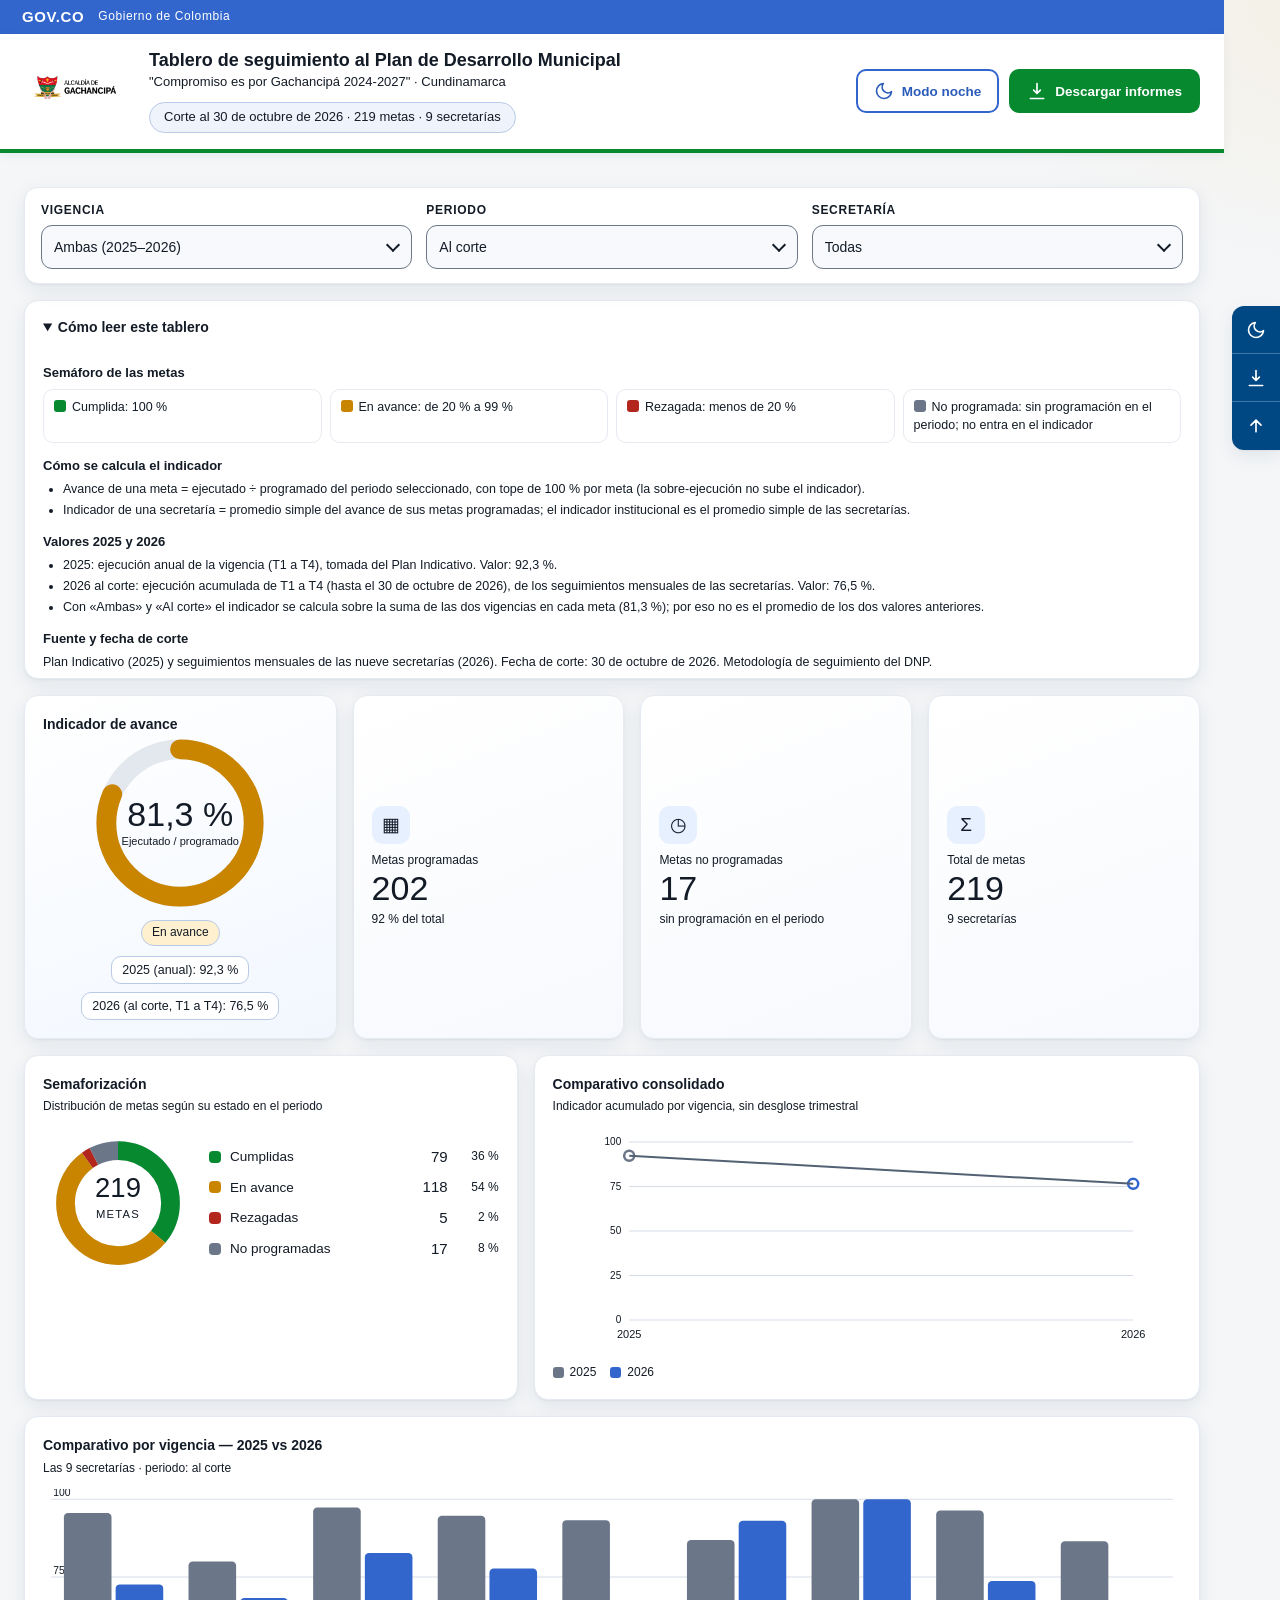
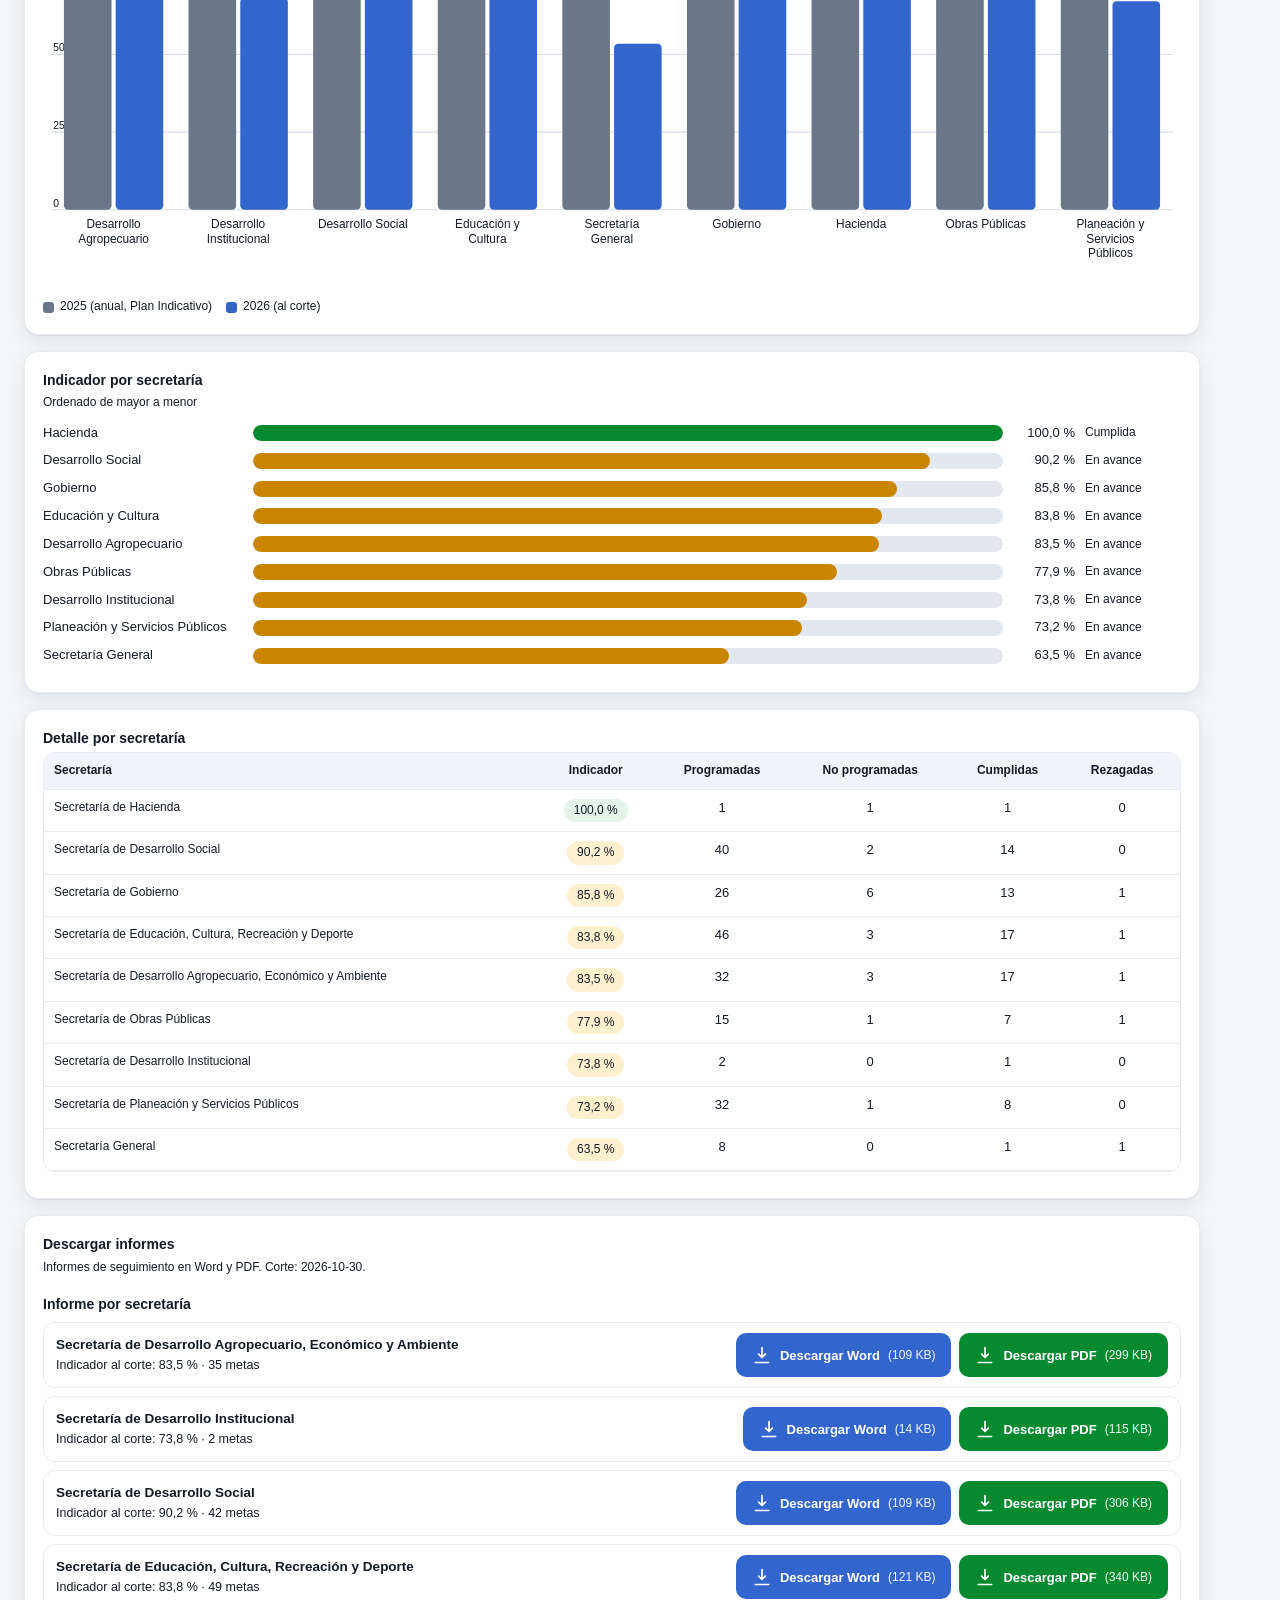
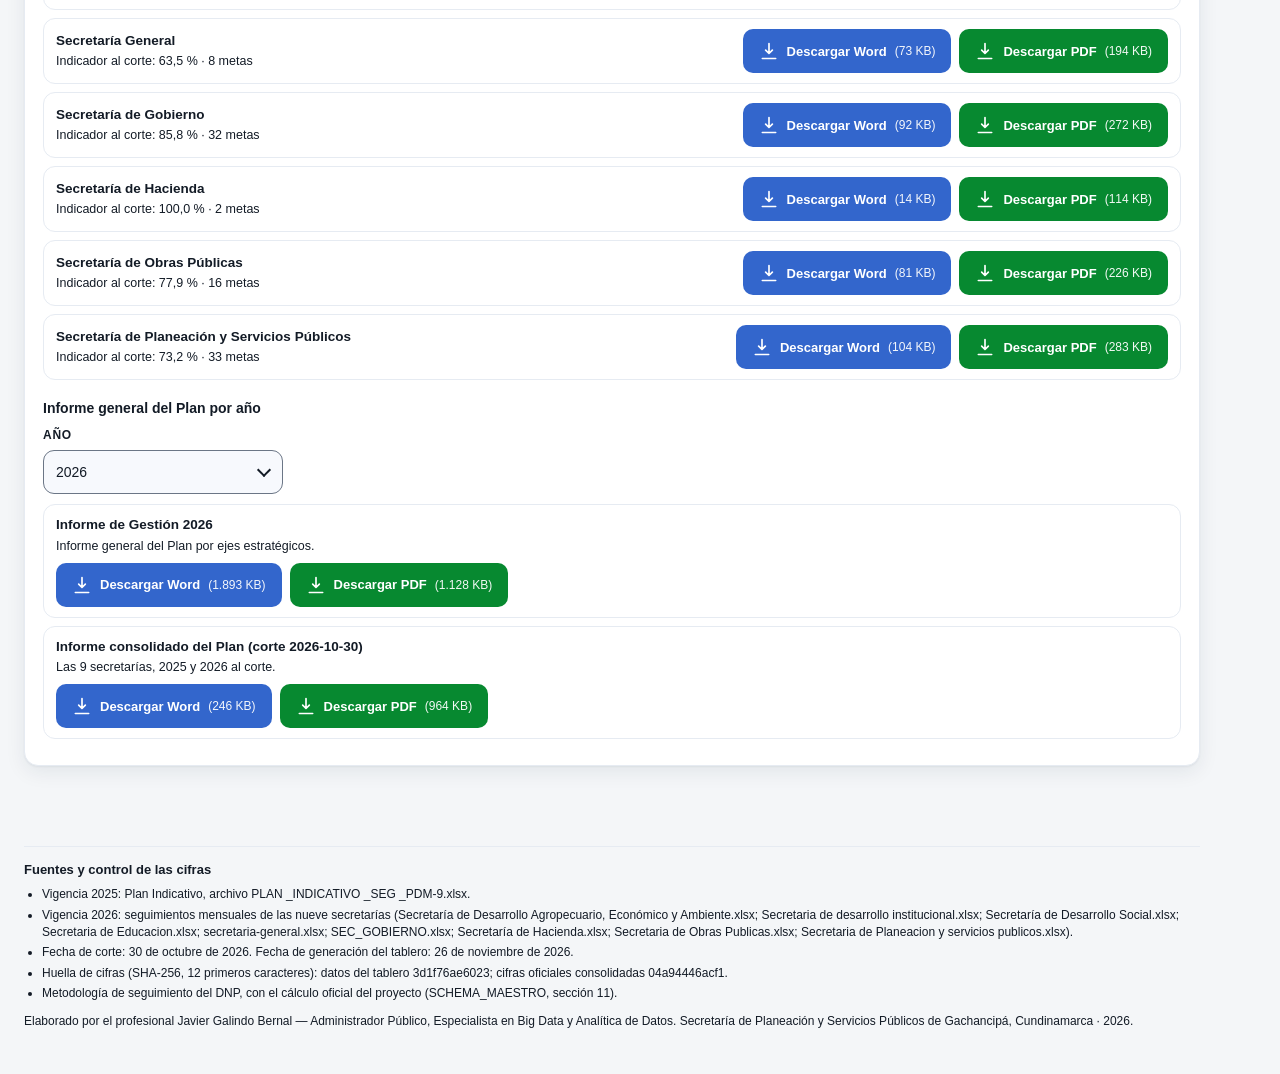
==== commit eeefa0f5: "Meta 130 de Desarrollo Agropecuario pasa a no programada: indicador institucional 81,3 %; informes, " ====
--- a/tablero.html
+++ b/tablero.html
@@ -323,17 +323,17 @@
 </main>
 
 <div class="tt" id="tt" aria-hidden="true"></div>
-<footer><div class="ft"><h2 class="ft-t">Fuentes y control de las cifras</h2><ul class="ft-l"><li>Vigencia 2025: Plan Indicativo, archivo PLAN _INDICATIVO _SEG _PDM-9.xlsx.</li><li>Vigencia 2026: seguimientos mensuales de las nueve secretarías (Secretaría de Desarrollo Agropecuario, Económico y Ambiente.xlsx; Secretaria de desarrollo institucional.xlsx; Secretaría de Desarrollo Social.xlsx; Secretaria de Educacion.xlsx; secretaria-general.xlsx; SEC_GOBIERNO.xlsx; Secretaría de Hacienda.xlsx; Secretaria de Obras Publicas.xlsx; Secretaria de Planeacion y servicios publicos.xlsx).</li><li>Fecha de corte: 30 de octubre de 2026. Fecha de generación del tablero: 26 de noviembre de 2026.</li><li>Huella de cifras (SHA-256, 12 primeros caracteres): datos del tablero ddc4df235fe4; cifras oficiales consolidadas ee01c52f1e15.</li><li>Metodología de seguimiento del DNP, con el cálculo oficial del proyecto (SCHEMA_MAESTRO, sección 11).</li></ul><p class="credito">Elaborado por el profesional Javier Galindo Bernal — Administrador Público, Especialista en Big Data y Analítica de Datos. Secretaría de Planeación y Servicios Públicos de Gachancipá, Cundinamarca · 2026.</p></div></footer>
+<footer><div class="ft"><h2 class="ft-t">Fuentes y control de las cifras</h2><ul class="ft-l"><li>Vigencia 2025: Plan Indicativo, archivo PLAN _INDICATIVO _SEG _PDM-9.xlsx.</li><li>Vigencia 2026: seguimientos mensuales de las nueve secretarías (Secretaría de Desarrollo Agropecuario, Económico y Ambiente.xlsx; Secretaria de desarrollo institucional.xlsx; Secretaría de Desarrollo Social.xlsx; Secretaria de Educacion.xlsx; secretaria-general.xlsx; SEC_GOBIERNO.xlsx; Secretaría de Hacienda.xlsx; Secretaria de Obras Publicas.xlsx; Secretaria de Planeacion y servicios publicos.xlsx).</li><li>Fecha de corte: 30 de octubre de 2026. Fecha de generación del tablero: 26 de noviembre de 2026.</li><li>Huella de cifras (SHA-256, 12 primeros caracteres): datos del tablero 3d1f76ae6023; cifras oficiales consolidadas 04a94446acf1.</li><li>Metodología de seguimiento del DNP, con el cálculo oficial del proyecto (SCHEMA_MAESTRO, sección 11).</li></ul><p class="credito">Elaborado por el profesional Javier Galindo Bernal — Administrador Público, Especialista en Big Data y Analítica de Datos. Secretaría de Planeación y Servicios Públicos de Gachancipá, Cundinamarca · 2026.</p></div></footer>
 
 <script>
-const DATA = {"corte": "30 de octubre de 2026", "corte_iso": "2026-10-30", "corte_trim": 4, "mes": "octubre", "trim_ordinal": "cuarto", "vig_actual": 2026, "vig_anterior": 2025, "umbral_rojo": 20.0, "fuente_2025": "PLAN _INDICATIVO _SEG _PDM-9.xlsx", "fuentes_2026": ["Secretaría de Desarrollo Agropecuario, Económico y Ambiente.xlsx", "Secretaria de desarrollo institucional.xlsx", "Secretaría de Desarrollo Social.xlsx", "Secretaria de Educacion.xlsx", "secretaria-general.xlsx", "SEC_GOBIERNO.xlsx", "Secretaría de Hacienda.xlsx", "Secretaria de Obras Publicas.xlsx", "Secretaria de Planeacion y servicios publicos.xlsx"], "generado": "2026-11-26", "huella_datos": "ddc4df235fe4", "huella_cifras": "ee01c52f1e15", "secretarias": ["Secretaría de Desarrollo Agropecuario, Económico y Ambiente", "Secretaría de Desarrollo Institucional", "Secretaría de Desarrollo Social", "Secretaría de Educación, Cultura, Recreación y Deporte", "Secretaría General", "Secretaría de Gobierno", "Secretaría de Hacienda", "Secretaría de Obras Públicas", "Secretaría de Planeación y Servicios Públicos"], "sec_corto": ["Desarrollo Agropecuario", "Desarrollo Institucional", "Desarrollo Social", "Educación y Cultura", "Secretaría General", "Gobierno", "Hacienda", "Obras Públicas", "Planeación y Servicios Públicos"], "metas": [{"s": 0, "c": "109", "m": "Adquirir mínimo 1 predio de interés hídrico implementando acciones complementarias de ley 99 y Ley 2320 de 2023", "y25": [[0.0, 0.0], [0.0, 0.0], [13.0, 13.0], [12.0, 12.0]], "y26": [[25.0, 25.0], [25.0, 25.0], [25.0, 25.0], [25.0, 25.0]]}, {"s": 0, "c": "110", "m": "Realizar una campaña al año de reforestacion y concervacion con 500 árboles nativos y/o especies arbóreas en zonas de interés hídrico y ambiental.", "y25": [[0.0, 0.0], [0.0, 0.0], [50.0, 50.0], [50.0, 50.0]], "y26": [[25.0, 25.0], [25.0, 25.0], [25.0, 10.0], [25.0, 5.0]]}, {"s": 0, "c": "111", "m": "Ejecutar 5 estrategias de protección de flora y fauna y recursos hídricos", "y25": [[0.0, 0.0], [0.0, 0.0], [45.0, 45.0], [30.0, 30.0]], "y26": [[25.0, 25.0], [25.0, 25.0], [25.0, 10.0], [25.0, 7.0]]}, {"s": 0, "c": "112", "m": "Ejecutar 3 proyectos ambientales en el marco de los PROCEDAS Y PRAES anuales", "y25": [[0.0, 0.0], [0.0, 0.0], [66.0, 66.0], [34.0, 34.0]], "y26": [[25.0, 25.0], [25.0, 25.0], [25.0, 25.0], [25.0, 0.0]]}, {"s": 0, "c": "113", "m": "Crear y poner en funcionamiento un vivero municipal", "y25": [[0.0, 0.0], [0.0, 0.0], [50.0, 50.0], [50.0, 35.0]], "y26": [[25.0, 25.0], [25.0, 25.0], [25.0, 0.0], [25.0, 0.0]]}, {"s": 0, "c": "114", "m": "Promover un proyecto de energías limpias en el municipio", "y25": [[0.0, 0.0], [0.0, 0.0], [25.0, 25.0], [75.0, 75.0]], "y26": [[25.0, 0.0], [25.0, 0.0], [25.0, 0.0], [25.0, 0.0]]}, {"s": 0, "c": "116", "m": "Ejecutar 30% de los programas correspondientes al PGIRS en el cuatrenio", "y25": [[0.0, 0.0], [0.0, 0.0], [50.0, 50.0], [50.0, 50.0]], "y26": [[25.0, 25.0], [25.0, 25.0], [25.0, 25.0], [25.0, 25.0]]}, {"s": 0, "c": "117", "m": "Apoyar la creación y puesta en funcionamiento de una nueva asociación de recuperadores en el municipio de Gachancipá", "y25": [[0.0, 0.0], [0.0, 0.0], [50.0, 50.0], [50.0, 50.0]], "y26": [[25.0, 25.0], [25.0, 25.0], [25.0, 0.0], [25.0, 0.0]]}, {"s": 0, "c": "118", "m": "Crear y poner en funcionamiento un espacio con zonas estructurantes para caninos y felinos", "y25": [[0.0, 0], [0.0, 0], [50.0, 0], [50.0, 0]], "y26": [[0.0, 0], [0.0, 0], [0.0, 0], [0.0, 0]]}, {"s": 0, "c": "119", "m": "Realizar 4 campañas pedagógicas de tenencia responsable de mascotas en el área rural y/o urbana en el año", "y25": [[0.0, 0.0], [0.0, 0.0], [50.0, 50.0], [50.0, 50.0]], "y26": [[25.0, 25.0], [25.0, 25.0], [25.0, 0.0], [25.0, 0.0]]}, {"s": 0, "c": "120", "m": "Realizar 3 actividades del programa de bienestar animales al año", "y25": [[0.0, 0.0], [0.0, 0.0], [50.0, 50.0], [50.0, 50.0]], "y26": [[25.0, 25.0], [25.0, 25.0], [25.0, 13.0], [25.0, 0.0]]}, {"s": 0, "c": "121", "m": "Atender a 900 animales (Caninos y/o Felinos) con esterilizacion durante el cuatrenio", "y25": [[0.0, 0.0], [0.0, 0.0], [85.0, 85.0], [15.0, 5.0]], "y26": [[25.0, 12.0], [25.0, 12.0], [25.0, 10.0], [25.0, 0.0]]}, {"s": 0, "c": "122", "m": "Atender a 800 animales (Caninos y/o Felinos) con vacunación preventiva de enfermedades zoonóticas durante el cuatrenio", "y25": [[0.0, 0.0], [0.0, 0.0], [38.0, 38.0], [62.0, 62.0]], "y26": [[25.0, 25.0], [25.0, 25.0], [25.0, 25.0], [25.0, 25.0]]}, {"s": 0, "c": "123", "m": "Desarrollar 6 eventos anuales de comercialización de productos en el municipio", "y25": [[0.0, 0.0], [0.0, 0.0], [90.0, 90.0], [10.0, 10.0]], "y26": [[25.0, 25.0], [25.0, 25.0], [25.0, 25.0], [25.0, 25.0]]}, {"s": 0, "c": "125", "m": "Realizar en el año dos Campañas de Gachancipá despierta incentivando el comercio en dos horas más a las establecidas", "y25": [[0.0, 0.0], [0.0, 0.0], [50.0, 50.0], [50.0, 50.0]], "y26": [[0.0, 0.0], [0.0, 0.0], [0.0, 0.0], [100.0, 0.0]]}, {"s": 0, "c": "126", "m": "Ejecutar una estrategia que promueva la mejora en las capacidades de negociación y ventas de los comerciantes del municipio, así como de incentivo y reconocimiento a su labor", "y25": [[0.0, 0.0], [0.0, 0.0], [50.0, 50.0], [50.0, 50.0]], "y26": [[25.0, 25.0], [25.0, 25.0], [25.0, 25.0], [25.0, 25.0]]}, {"s": 0, "c": "127", "m": "Realizar un programa que garanticen el fortalecimiento tecnico y financiero a los emprendedores del municipio con el fin de ser mas competitivos", "y25": [[0.0, 0.0], [0.0, 0.0], [50.0, 50.0], [50.0, 50.0]], "y26": [[25.0, 25.0], [25.0, 25.0], [25.0, 25.0], [25.0, 25.0]]}, {"s": 0, "c": "128", "m": "Actualizar el acuerdo 008 de 2020", "y25": [[0.0, 0.0], [0.0, 0.0], [0.0, 0.0], [0.0, 0.0]], "y26": [[0.0, 0.0], [0.0, 0.0], [0.0, 0.0], [0.0, 0.0]]}, {"s": 0, "c": "129", "m": "Ejecutar el 30% de las actividades inmersas en el Plan Decenal de Turismo", "y25": [[0.0, 0.0], [0.0, 0.0], [50.0, 50.0], [50.0, 50.0]], "y26": [[25.0, 25.0], [25.0, 25.0], [25.0, 25.0], [25.0, 25.0]]}, {"s": 0, "c": "130", "m": "Elaborar los estudios para la construcción del proyecto del cable aéreo", "y25": [[0.0, 0.0], [0.0, 0.0], [0.0, 0.0], [0.0, 0.0]], "y26": [[25.0, 25.0], [25.0, 25.0], [25.0, 25.0], [25.0, 25.0]]}, {"s": 0, "c": "176", "m": "Asistir técnica, operativa y financieramente la activación del sector agropecuario en 20 fanegadas anuales", "y25": [[0.0, 0.0], [0.0, 0.0], [75.0, 75.0], [25.0, 25.0]], "y26": [[25.0, 25.0], [25.0, 25.0], [25.0, 25.0], [25.0, 25.0]]}, {"s": 0, "c": "177", "m": "Crear 1 asociación de campesinos o comerciantes en el municipio", "y25": [[0.0, 0.0], [0.0, 0.0], [50.0, 50.0], [50.0, 50.0]], "y26": [[25.0, 25.0], [25.0, 25.0], [25.0, 25.0], [25.0, 25.0]]}, {"s": 0, "c": "178", "m": "Generar un programa anual para fortalecer tecnica, operativa y financiara; las asociaciones de campesinos o comerciantes del municipio", "y25": [[0.0, 0.0], [0.0, 0.0], [50.0, 50.0], [50.0, 50.0]], "y26": [[0.0, 0.0], [0.0, 0.0], [0.0, 0.0], [100.0, 0.0]]}, {"s": 0, "c": "179", "m": "Presentar 2 proyectos productivos agropecuarios al año a los entes gubernamentales y nacionales que incentiven la producción agropecuaria del municipio.", "y25": [[0.0, 0.0], [0.0, 0.0], [50.0, 50.0], [50.0, 50.0]], "y26": [[25.0, 25.0], [25.0, 25.0], [25.0, 25.0], [25.0, 25.0]]}, {"s": 0, "c": "180", "m": "Participar en dos espacios que faciliten la comercialización de productos Gachancipeños en grandes superfices y/o escenearios de comercialización regional o nacional en el año", "y25": [[0.0, 0.0], [0.0, 0.0], [50.0, 50.0], [50.0, 50.0]], "y26": [[25.0, 25.0], [25.0, 25.0], [25.0, 25.0], [25.0, 25.0]]}, {"s": 0, "c": "181", "m": "Realizar los estudios y diseños para la construcción de una planta de beneficio animal y/o planta de desposte bovinos, porcinos y ovinocaprinos.", "y25": [[0.0, 0.0], [0.0, 0.0], [0.0, 0.0], [0.0, 0.0]], "y26": [[0.0, 0.0], [0.0, 0.0], [0.0, 0.0], [0.0, 0.0]]}, {"s": 0, "c": "182", "m": "Beneficiar 21 campesinos anuales a través del programa de Buenas Prácticas Agrícolas-BPA", "y25": [[0.0, 0.0], [0.0, 0.0], [50.0, 50.0], [50.0, 50.0]], "y26": [[25.0, 25.0], [25.0, 25.0], [25.0, 0.0], [25.0, 0.0]]}, {"s": 0, "c": "183", "m": "Beneficiar 21 campesinos anuales a través del programa de Buenas Prácticas Pecuaria -BPP", "y25": [[0.0, 0.0], [0.0, 0.0], [50.0, 50.0], [50.0, 50.0]], "y26": [[25.0, 25.0], [25.0, 25.0], [25.0, 25.0], [25.0, 25.0]]}, {"s": 0, "c": "184", "m": "Celebrar dos convenios con instituciones de educación superior de trayectoria departamental y/o nacional para el apoyo al sector agropecuario al año", "y25": [[0.0, 0.0], [0.0, 0.0], [50.0, 50.0], [50.0, 50.0]], "y26": [[25.0, 0.0], [25.0, 0.0], [25.0, 0.0], [25.0, 0.0]]}, {"s": 0, "c": "185", "m": "Realizar una capacitacion anual dirigida a los campesinos del municipio para el manejo adecuado de la tierra", "y25": [[0.0, 0.0], [0.0, 0.0], [50.0, 50.0], [50.0, 35.0]], "y26": [[0.0, 0.0], [0.0, 0.0], [0.0, 0.0], [0.0, 0.0]]}, {"s": 0, "c": "186", "m": "Realizar 3 acciones estratégicas que busque la apertura de una sucursal bancaria o programas y beneficios de dicha entidad", "y25": [[0.0, 0.0], [0.0, 0.0], [50.0, 50.0], [50.0, 50.0]], "y26": [[25.0, 25.0], [25.0, 25.0], [25.0, 25.0], [25.0, 25.0]]}, {"s": 0, "c": "187", "m": "Desarrollar un programa de cultura equina, y una feria de especies mayores y menores en el marco de la semana internacional de la cultura en el municipio.", "y25": [[0.0, 0.0], [0.0, 0.0], [50.0, 50.0], [50.0, 50.0]], "y26": [[0.0, 0.0], [0.0, 0.0], [0.0, 0.0], [100.0, 100.0]]}, {"s": 0, "c": "188", "m": "Garantizar el funcionamiento del albergue de fauna temporal durante el cuatrienio", "y25": [[0.0, 0.0], [0.0, 0.0], [50.0, 50.0], [50.0, 50.0]], "y26": [[0.0, 0.0], [0.0, 0.0], [0.0, 0.0], [0.0, 0.0]]}, {"s": 0, "c": "210", "m": "Ejecutar una estrategia que permita la implementación y seguimiento al cumplimiento de las Órdenes de Sentencia de Río Bogotá", "y25": [[0.0, 0.0], [0.0, 0.0], [50.0, 50.0], [50.0, 50.0]], "y26": [[25.0, 25.0], [25.0, 25.0], [25.0, 25.0], [25.0, 25.0]]}, {"s": 0, "c": "211", "m": "Crear un programa dirigido para el cumplimiento de los Planes de Ordenamiento de Manejo de Cuencas Hidrográficas (POMCAS) en el municipio", "y25": [[0.0, 0.0], [0.0, 0.0], [50.0, 50.0], [50.0, 50.0]], "y26": [[25.0, 25.0], [25.0, 25.0], [25.0, 25.0], [25.0, 25.0]]}, {"s": 1, "c": "198", "m": "Incrementar en 20 puntos el Índice de Gestión y Desempeño Institucional (MIPG)", "y25": [[0.0, 0.0], [0.0, 0.0], [50.0, 35.0], [50.0, 25.0]], "y26": [[25.0, 25.0], [25.0, 15.0], [25.0, 0.0], [35.0, 0.0]]}, {"s": 1, "c": "199", "m": "Crear la politica de seguridad y privacidad de la informacion en el municipio (Tecnologia de la informacion y las comunicaciones)", "y25": [[0.0, 0.0], [0.0, 0.0], [50.0, 50.0], [50.0, 50.0]], "y26": [[25.0, 25.0], [25.0, 25.0], [25.0, 25.0], [35.0, 35.0]]}, {"s": 2, "c": "31", "m": "Mantener al 100% la cobertura con régimen subsidiado de la población en Sisben A, B Y C", "y25": [[0.0, 0.0], [0.0, 0.0], [50.0, 50.0], [50.0, 50.0]], "y26": [[25.0, 25.0], [25.0, 25.0], [25.0, 25.0], [25.0, 10.0]]}, {"s": 2, "c": "32", "m": "Implementar al 97% el Plan territorial de Salud, incorporando las politicas sectoriales", "y25": [[0.0, 0.0], [0.0, 0.0], [50.0, 50.0], [50.0, 50.0]], "y26": [[25.0, 25.0], [25.0, 25.0], [25.0, 15.0], [25.0, 5.0]]}, {"s": 2, "c": "33", "m": "Atender mínimo 2000 personas a través de los planes operativos en salud dirigidos a una atención de calidad a la comunidad", "y25": [[0.0, 0.0], [0.0, 0.0], [50.0, 50.0], [50.0, 50.0]], "y26": [[25.0, 25.0], [25.0, 25.0], [25.0, 25.0], [25.0, 25.0]]}, {"s": 2, "c": "34", "m": "Ejecutar un plan de mejoramiento en la prestación del servicio en salud y atención a la comunidad de Gachancipá", "y25": [[0.0, 0.0], [0.0, 0.0], [50.0, 50.0], [50.0, 50.0]], "y26": [[25.0, 25.0], [25.0, 25.0], [25.0, 15.0], [25.0, 15.0]]}, {"s": 2, "c": "36", "m": "Atender al 100% de los nacidos vivos durante los tres primeros meses, para fortalecer la estrategia de lactancia materna en el municipio.", "y25": [[0.0, 0.0], [0.0, 0.0], [50.0, 50.0], [50.0, 50.0]], "y26": [[25.0, 25.0], [25.0, 25.0], [25.0, 25.0], [25.0, 10.0]]}, {"s": 2, "c": "37", "m": "Establecer un programa anual de salud sexual y reproductiva en el municipio durante el cuatrenio", "y25": [[0.0, 0.0], [0.0, 0.0], [50.0, 50.0], [50.0, 50.0]], "y26": [[25.0, 25.0], [25.0, 25.0], [25.0, 25.0], [25.0, 5.0]]}, {"s": 2, "c": "38", "m": "Mantener en 0 la tasa de mortalidad materna en el municipio", "y25": [[0.0, 0.0], [0.0, 0.0], [50.0, 50.0], [50.0, 50.0]], "y26": [[25.0, 25.0], [25.0, 25.0], [25.0, 25.0], [25.0, 25.0]]}, {"s": 2, "c": "39", "m": "Establecer un programa para el mejoramiento de la salud mental en el municipio.", "y25": [[0.0, 0.0], [0.0, 0.0], [50.0, 50.0], [50.0, 50.0]], "y26": [[25.0, 25.0], [25.0, 25.0], [25.0, 25.0], [25.0, 15.0]]}, {"s": 2, "c": "40", "m": "Adquirir y/o dotar un vehículo que permita el transporte a las personas de escasos recursos que necesitan apoyo médico", "y25": [[0.0, 0.0], [0.0, 0.0], [0.0, 0.0], [0.0, 0.0]], "y26": [[0.0, 0.0], [0.0, 0.0], [0.0, 0.0], [0.0, 0.0]]}, {"s": 2, "c": "41", "m": "Alcanzar coberturas del 97% del programa ampliado de inmunización anual", "y25": [[0.0, 0.0], [0.0, 0.0], [0.5, 0.5], [50.0, 50.0]], "y26": [[25.0, 25.0], [25.0, 25.0], [25.0, 25.0], [25.0, 20.0]]}, {"s": 2, "c": "42", "m": "Implementar 4 acciones desde modelo de ciudades entornos y ruralidades saludables y sostenibles (CERSS), en el municipio de Gachancipa.", "y25": [[0.0, 0.0], [0.0, 0.0], [50.0, 50.0], [50.0, 50.0]], "y26": [[25.0, 25.0], [25.0, 25.0], [25.0, 25.0], [25.0, 15.0]]}, {"s": 2, "c": "43", "m": "Realizar 450 visitas de seguimiento y sensibilización sobre trabajo formal a trabajadores informales", "y25": [[0.0, 0.0], [0.0, 0.0], [50.0, 50.0], [50.0, 50.0]], "y26": [[25.0, 25.0], [25.0, 25.0], [25.0, 25.0], [25.0, 17.0]]}, {"s": 2, "c": "44", "m": "Implementar un programa de seguimiento a los vendedores ambulantes en estado de informalidad para el cumplimiento de los estandares minimos de seguridad en salud publica", "y25": [[0.0, 0.0], [0.0, 0.0], [50.0, 50.0], [50.0, 50.0]], "y26": [[25.0, 25.0], [25.0, 25.0], [25.0, 25.0], [25.0, 10.0]]}, {"s": 2, "c": "45", "m": "Garantizar la seguridad alimentaria en 2000 raciones (Comedor) para adultos mayores en estado de abandono por año", "y25": [[0.0, 0.0], [0.0, 0.0], [50.0, 50.0], [50.0, 50.0]], "y26": [[25.0, 25.0], [25.0, 25.0], [25.0, 25.0], [25.0, 25.0]]}, {"s": 2, "c": "46", "m": "Garantizar la entrega de 1800 apoyos nutricionales para el adulto mayor por año.", "y25": [[0.0, 0.0], [0.0, 0.0], [50.0, 50.0], [50.0, 25.0]], "y26": [[25.0, 25.0], [25.0, 25.0], [25.0, 10.0], [25.0, 0.0]]}, {"s": 2, "c": "47", "m": "Crear la escuela de responsabilidad con el adulto mayor, brindando apoyo a los adultos mayores vulnerables.", "y25": [[0.0, 0.0], [0.0, 0.0], [50.0, 50.0], [50.0, 50.0]], "y26": [[25.0, 25.0], [25.0, 25.0], [25.0, 10.0], [25.0, 5.0]]}, {"s": 2, "c": "48", "m": "Diseñar y formular la política pública de envejecimiento y vejez en el municipio", "y25": [[0.0, 0.0], [0.0, 0.0], [0.0, 0.0], [0.0, 0.0]], "y26": [[0.0, 0.0], [0.0, 0.0], [0.0, 0.0], [0.0, 0.0]]}, {"s": 2, "c": "49", "m": "Realizar 3 procesos de dotación al Centro Día con elementos para el desarrollo de proyectos productivos, actividades lúdico recreativas y material terapéutico", "y25": [[0.0, 0.0], [0.0, 0.0], [50.0, 50.0], [50.0, 50.0]], "y26": [[25.0, 25.0], [25.0, 25.0], [0.0, 0.0], [0.0, 0.0]]}, {"s": 2, "c": "50", "m": "Garantizar a mínimo 400 adultos mayores la atención integral a través de los servicios del Centro Día del Municipio", "y25": [[0.0, 0.0], [0.0, 0.0], [50.0, 50.0], [50.0, 50.0]], "y26": [[25.0, 25.0], [25.0, 25.0], [25.0, 15.0], [25.0, 5.0]]}, {"s": 2, "c": "51", "m": "Beneficiar minimo a 400 adultos mayores con la entrega de una sudadera en el cuatrenio del programa Centro Día del Municipio", "y25": [[0.0, 0.0], [0.0, 0.0], [50.0, 50.0], [50.0, 50.0]], "y26": [[25.0, 25.0], [25.0, 25.0], [25.0, 25.0], [25.0, 25.0]]}, {"s": 2, "c": "52", "m": "Garantizar una salida ludico recreativa anual a los usuarios que cumplan con los requisitos del programa Centro Dia del Municipio", "y25": [[0.0, 0.0], [0.0, 0.0], [50.0, 50.0], [50.0, 50.0]], "y26": [[0.0, 0.0], [0.0, 0.0], [50.0, 50.0], [50.0, 50.0]]}, {"s": 2, "c": "53", "m": "Crear un programa en el cuatrenio de apoyo, psicológico y ocupacional para los adultos mayores del municipio", "y25": [[0.0, 0.0], [0.0, 0.0], [50.0, 50.0], [50.0, 50.0]], "y26": [[25.0, 25.0], [25.0, 25.0], [25.0, 0.0], [25.0, 10.0]]}, {"s": 2, "c": "54", "m": "Implementar al 100% el programa en el cuatrenio de apoyo, psicológico y ocupacional para los adultos mayores del municipio", "y25": [[0.0, 0.0], [0.0, 0.0], [50.0, 50.0], [50.0, 50.0]], "y26": [[25.0, 25.0], [25.0, 25.0], [25.0, 10.0], [25.0, 5.0]]}, {"s": 2, "c": "55", "m": "Ejecutar el 35% en el cuatrenio la política pública de mujer y equidad de género", "y25": [[0.0, 0.0], [0.0, 0.0], [50.0, 50.0], [50.0, 10.0]], "y26": [[25.0, 25.0], [25.0, 25.0], [25.0, 15.0], [25.0, 5.0]]}, {"s": 2, "c": "56", "m": "Celebrar el día de la diversidad sexual y de género una vez por año", "y25": [[0.0, 0.0], [0.0, 0.0], [50.0, 50.0], [50.0, 50.0]], "y26": [[0.0, 0.0], [0.0, 0.0], [100.0, 100.0], [0.0, 0.0]]}, {"s": 2, "c": "57", "m": "Atender a 2368 mujeres a través de los servicios ofertados en la Casa de la Mujer durante el cuatrenio", "y25": [[0.0, 0.0], [0.0, 0.0], [50.0, 50.0], [50.0, 30.0]], "y26": [[25.0, 25.0], [25.0, 25.0], [25.0, 10.0], [25.0, 5.0]]}, {"s": 2, "c": "58", "m": "Ejecutar 4 procesos en el cuatrenio que garanticen el adecuado funcionamiento y desarrollo del Consejo Consultivo de Mujeres CCM", "y25": [[0.0, 0.0], [0.0, 0.0], [50.0, 50.0], [50.0, 50.0]], "y26": [[25.0, 25.0], [25.0, 25.0], [25.0, 25.0], [25.0, 0.0]]}, {"s": 2, "c": "60", "m": "Beneficiar mínimo a 1500 mujeres rurales del municipio con la celebración del día de la mujer rural en el cuatrenio", "y25": [[0.0, 0.0], [0.0, 0.0], [50.0, 50.0], [50.0, 50.0]], "y26": [[0.0, 0.0], [100.0, 100.0], [0.0, 0.0], [0.0, 0.0]]}, {"s": 2, "c": "62", "m": "Garantizar al 100% el funcionamiento de los CDI o los HCB y medio educativo familiar", "y25": [[0.0, 0.0], [0.0, 0.0], [50.0, 50.0], [50.0, 50.0]], "y26": [[25.0, 25.0], [25.0, 25.0], [25.0, 10.0], [25.0, 5.0]]}, {"s": 2, "c": "63", "m": "Garantizar los espacios físicos durante el cuatrenio, para la atención de la población NNA a través de los servicios de ludoteca y centro de lectura buscando el aprovechamiento del tiempo libre", "y25": [[0.0, 0.0], [0.0, 0.0], [50.0, 50.0], [50.0, 50.0]], "y26": [[25.0, 25.0], [25.0, 25.0], [25.0, 10.0], [25.0, 5.0]]}, {"s": 2, "c": "65", "m": "Beneficiar anualmente a 600 jóvenes con el fortalecimiento de los programas y servicios prestados en la casa de la juventud", "y25": [[0.0, 0.0], [0.0, 0.0], [50.0, 50.0], [50.0, 50.0]], "y26": [[25.0, 25.0], [25.0, 25.0], [25.0, 10.0], [25.0, 5.0]]}, {"s": 2, "c": "66", "m": "Desarrollar anualmente la conmemoracion de la semana de la Juventud", "y25": [[0.0, 0.0], [0.0, 0.0], [50.0, 50.0], [50.0, 50.0]], "y26": [[0.0, 0.0], [0.0, 0.0], [100.0, 100.0], [0.0, 0.0]]}, {"s": 2, "c": "67", "m": "Ejecutar el programa durante el cuatrenio, de atención a adolescentes que se encuentran inmersos en el consumo de sustancias psicoactivas", "y25": [[0.0, 0.0], [0.0, 0.0], [50.0, 50.0], [50.0, 50.0]], "y26": [[25.0, 25.0], [25.0, 25.0], [25.0, 10.0], [25.0, 5.0]]}, {"s": 2, "c": "69", "m": "Beneficiar durante el cuatrenio a 200 niñas adolescentes con acciones de proyecto de vida, autocuidado, manejo de emociones, prevención de violencia y celebración de sus 15 años", "y25": [[0.0, 0.0], [0.0, 0.0], [50.0, 50.0], [50.0, 30.0]], "y26": [[0.0, 0.0], [0.0, 0.0], [100.0, 65.0], [0.0, 0.0]]}, {"s": 2, "c": "70", "m": "Atender al año el 85% de las Personas con Discapacidad y/o necesidades educativas especiales mediante el programa de discapacidad", "y25": [[0.0, 0.0], [0.0, 0.0], [50.0, 50.0], [50.0, 50.0]], "y26": [[25.0, 25.0], [25.0, 25.0], [25.0, 25.0], [25.0, 25.0]]}, {"s": 2, "c": "71", "m": "Garantizar la entrega de 600 apoyos nutricionales para las personas con discapacidad por año.", "y25": [[0.0, 0.0], [0.0, 0.0], [50.0, 50.0], [50.0, 50.0]], "y26": [[25.0, 25.0], [25.0, 25.0], [25.0, 25.0], [25.0, 25.0]]}, {"s": 2, "c": "72", "m": "Beneficiar minimo a 20 personas con discapacidad con la entrega de una sudadera en el cuatrenio del programa somos capaces", "y25": [[0.0, 0.0], [0.0, 0.0], [50.0, 50.0], [50.0, 50.0]], "y26": [[25.0, 25.0], [25.0, 25.0], [25.0, 25.0], [25.0, 25.0]]}, {"s": 2, "c": "73", "m": "Garantizar una salida ludico recreativa en el marco de la celebracion del dia blanco a los usuarios que cumplan con los requisitos del programa de discapacidad anualmente", "y25": [[0.0, 0.0], [0.0, 0.0], [50.0, 50.0], [50.0, 50.0]], "y26": [[0.0, 0.0], [0.0, 0.0], [0.0, 100.0], [0.0, 0.0]]}, {"s": 2, "c": "75", "m": "Realizar 3 procesos de dotación al Centro de Vida Sensorial con elementos para el desarrollo de proyectos productivos, actividades lúdico recreativas y material terapéutico", "y25": [[0.0, 0.0], [0.0, 0.0], [50.0, 50.0], [50.0, 50.0]], "y26": [[25.0, 25.0], [25.0, 15.0], [25.0, 13.0], [25.0, 5.0]]}, {"s": 2, "c": "76", "m": "Caracterizar anualmente al 100% de los cuidadores según Ley 2297 de 2023 y la Res. 2646 del 2024, mediante acciones de formación y capacitación", "y25": [[0.0, 0.0], [0.0, 0.0], [50.0, 50.0], [50.0, 50.0]], "y26": [[25.0, 25.0], [25.0, 25.0], [25.0, 25.0], [25.0, 0.0]]}, {"s": 2, "c": "77", "m": "Desarrollar 2 estrategias para la atencion de los cuidadores caracterizados según Ley 2297 de 2023 y la resolucion 2646 del 2024 en el año", "y25": [[0.0, 0.0], [0.0, 0.0], [50.0, 50.0], [50.0, 50.0]], "y26": [[25.0, 25.0], [25.0, 25.0], [25.0, 25.0], [25.0, 25.0]]}, {"s": 2, "c": "78", "m": "Contratar anualmente a un equipo profesional para la atención de las personas con discapacidad.", "y25": [[0.0, 0.0], [0.0, 0.0], [50.0, 50.0], [50.0, 50.0]], "y26": [[25.0, 25.0], [25.0, 25.0], [25.0, 25.0], [25.0, 10.0]]}, {"s": 3, "c": "14", "m": "Realizar 4 cuatro procesos de acompañamiento y asistencia técnica a la IED en la ejecución de los recursos SGP calidad y gratuidad educativa", "y25": [[0.0, 0.0], [0.0, 0.0], [50.0, 50.0], [50.0, 50.0]], "y26": [[25.0, 25.0], [25.0, 25.0], [25.0, 10.0], [25.0, 10.0]]}, {"s": 3, "c": "15", "m": "Ejecutar cuatro (04) procesos de mantenimiento y/o mejoramiento a las sedes educativas de la IED Carlos Garavito Acosta", "y25": [[0.0, 0.0], [0.0, 0.0], [50.0, 50.0], [50.0, 50.0]], "y26": [[25.0, 25.0], [25.0, 25.0], [25.0, 10.0], [25.0, 5.0]]}, {"s": 3, "c": "16", "m": "Realizar TRES (03) procesos de dotación de mobiliario, elementos tecnológicos y/o material pedagógico para la IED Presbítero Carlos Garavito Acosta", "y25": [[0.0, 0.0], [0.0, 0.0], [50.0, 50.0], [50.0, 50.0]], "y26": [[25.0, 20.0], [25.0, 20.0], [25.0, 15.0], [25.0, 0.0]]}, {"s": 3, "c": "17", "m": "Realizar los estudios y diseños que permitan a mediano plazo construcción de una nueva sede educativa", "y25": [[0.0, 0.0], [0.0, 0.0], [0.0, 0.0], [0.0, 0.0]], "y26": [[25.0, 25.0], [25.0, 25.0], [25.0, 10.0], [25.0, 0.0]]}, {"s": 3, "c": "18", "m": "Beneficiar mínimo a 490 estudiantes en el año con el servicio de transporte escolar", "y25": [[0.0, 0.0], [0.0, 0.0], [50.0, 50.0], [50.0, 50.0]], "y26": [[100.0, 100.0], [0.0, 0.0], [0.0, 0.0], [0.0, 0.0]]}, {"s": 3, "c": "19", "m": "Beneficiar al 100% de los estudiantes de la IED a través del PAE al año", "y25": [[0.0, 0.0], [0.0, 0.0], [50.0, 50.0], [50.0, 50.0]], "y26": [[100.0, 100.0], [0.0, 0.0], [0.0, 0.0], [0.0, 0.0]]}, {"s": 3, "c": "20", "m": "Realizar cuatro (04) procesos de entrega de Kits escolares para las instituciones educativas publicas del municipio", "y25": [[0.0, 0.0], [0.0, 0.0], [50.0, 50.0], [50.0, 50.0]], "y26": [[100.0, 100.0], [0.0, 0.0], [0.0, 0.0], [0.0, 0.0]]}, {"s": 3, "c": "21", "m": "Crear e implementar una estrategia dirigida al uso y apropiación de las TIC, por año", "y25": [[0.0, 0.0], [0.0, 0.0], [50.0, 50.0], [50.0, 50.0]], "y26": [[25.0, 25.0], [25.0, 20.0], [25.0, 15.0], [25.0, 20.0]]}, {"s": 3, "c": "22", "m": "Beneficiar a 1132 NNAJ a través del fortalecimiento de una segunda lengua", "y25": [[0.0, 0.0], [0.0, 0.0], [50.0, 50.0], [50.0, 50.0]], "y26": [[25.0, 25.0], [25.0, 20.0], [25.0, 0.0], [25.0, 0.0]]}, {"s": 3, "c": "23", "m": "Desarrollar una estrategia de Escuela de Padres para el fortalecimiento de la corresponsabilidad parental en la formación de NNAJ del municipio", "y25": [[0.0, 0.0], [0.0, 0.0], [50.0, 50.0], [50.0, 50.0]], "y26": [[25.0, 25.0], [25.0, 25.0], [25.0, 25.0], [25.0, 0.0]]}, {"s": 3, "c": "24", "m": "Beneficiar al 100% de los estudiantes de grado 11 de la IED publicas a través de la preparación para la presentación de las pruebas Saber", "y25": [[0.0, 0.0], [0.0, 0.0], [50.0, 50.0], [50.0, 50.0]], "y26": [[33.0, 33.0], [33.0, 33.0], [33.0, 34.0], [0.0, 0.0]]}, {"s": 3, "c": "25", "m": "Implementar dos mecanismos de fortalecimiento y reconocimiento a la labor docente (Foro educativo y día del maestro)", "y25": [[0.0, 0.0], [0.0, 0.0], [50.0, 50.0], [50.0, 50.0]], "y26": [[0.0, 0.0], [100.0, 100.0], [0.0, 0.0], [0.0, 0.0]]}, {"s": 3, "c": "26", "m": "Beneficiar a 20 estudiantes en el cuatrenio del grado once de la institución educativa pública del municipio, que tengan excelencia académica", "y25": [[0.0, 0.0], [0.0, 0.0], [50.0, 50.0], [50.0, 50.0]], "y26": [[0.0, 0.0], [0.0, 0.0], [0.0, 100.0], [0.0, 0.0]]}, {"s": 3, "c": "27", "m": "Ejecutar como minimo los 200 SMMLV establecidos en el acuerdo municipal N° 007 del 2020, al año, que beneficien a los estudiantes que hacen parte del fondo de educacion superior - FES", "y25": [[0.0, 0.0], [0.0, 0.0], [50.0, 50.0], [50.0, 49.0]], "y26": [[25.0, 25.0], [25.0, 25.0], [25.0, 5.0], [25.0, 0.0]]}, {"s": 3, "c": "28", "m": "Garantizar el funcionamiento y operación de la instalación para el desarrollo de programas de formación técnica", "y25": [[0.0, 0.0], [0.0, 0.0], [0.0, 0.0], [0.0, 0.0]], "y26": [[25.0, 20.0], [25.0, 10.0], [25.0, 0.0], [25.0, 0.0]]}, {"s": 3, "c": "29", "m": "Realizar mínimo 20 convenios con instituciones de educación superior que permitan el acceso a la formación por parte de la población del municipio", "y25": [[0.0, 0.0], [0.0, 0.0], [50.0, 50.0], [50.0, 50.0]], "y26": [[25.0, 25.0], [25.0, 25.0], [25.0, 25.0], [25.0, 25.0]]}, {"s": 3, "c": "30", "m": "Garantizar una sede satélite universitaria para programas de educación superior en el municipio", "y25": [[0.0, 0.0], [0.0, 0.0], [50.0, 30.0], [50.0, 20.0]], "y26": [[25.0, 25.0], [25.0, 15.0], [0.0, 0.0], [0.0, 0.0]]}, {"s": 3, "c": "64", "m": "Aumentar en un 10% en el cuatrenio la participación de los NNA en programas deportivos y culturales del municipio", "y25": [[0.0, 0.0], [0.0, 0.0], [50.0, 50.0], [50.0, 50.0]], "y26": [[25.0, 25.0], [25.0, 25.0], [25.0, 25.0], [25.0, 0.0]]}, {"s": 3, "c": "68", "m": "Crear e implementar una estrategia al año de escolarización para los menores que no asisten a las instituciones educativas", "y25": [[0.0, 0.0], [0.0, 0.0], [50.0, 50.0], [50.0, 50.0]], "y26": [[25.0, 25.0], [25.0, 25.0], [25.0, 0.0], [25.0, 0.0]]}, {"s": 3, "c": "74", "m": "Crear e implementar una estrategia anual que permita la vinculación de las personas en condición de discapacidad al sistema educativo", "y25": [[0.0, 0.0], [0.0, 0.0], [50.0, 50.0], [50.0, 50.0]], "y26": [[25.0, 25.0], [25.0, 25.0], [25.0, 15.0], [25.0, 0.0]]}, {"s": 3, "c": "79", "m": "Beneficiar mínimo a 600 personas de manera anual a través de los procesos de formación artística y cultural del municipio", "y25": [[0.0, 0.0], [0.0, 0.0], [50.0, 50.0], [50.0, 50.0]], "y26": [[25.0, 25.0], [25.0, 25.0], [25.0, 25.0], [25.0, 25.0]]}, {"s": 3, "c": "80", "m": "Formular el Plan Decenal de cultural a través del estatuto cultural", "y25": [[0.0, 0.0], [0.0, 0.0], [0.0, 0.0], [0.0, 0.0]], "y26": [[0.0, 0.0], [0.0, 0.0], [0.0, 0.0], [0.0, 0.0]]}, {"s": 3, "c": "81", "m": "Implementar en un 20% el Plan Decenal de cultura junto con las disposiciones del estatuto cultural.", "y25": [[0.0, 0.0], [0.0, 0.0], [0.0, 0.0], [0.0, 0.0]], "y26": [[0.0, 0.0], [0.0, 0.0], [0.0, 0.0], [0.0, 0.0]]}, {"s": 3, "c": "82", "m": "Incrementar a 52000 el número de accesos a servicios bibliotecarios en el cuatrenio", "y25": [[0.0, 0.0], [0.0, 0.0], [50.0, 50.0], [50.0, 50.0]], "y26": [[25.0, 25.0], [25.0, 25.0], [25.0, 25.0], [25.0, 25.0]]}, {"s": 3, "c": "83", "m": "Generar un mecanismo de reconocimiento mediante acuerdo municipal a la mejor escuela cultural del municipio, buscando sostenibilidad mediante acuerdo municipal.", "y25": [[0.0, 0.0], [0.0, 0.0], [50.0, 50.0], [50.0, 50.0]], "y26": [[0.0, 0.0], [0.0, 0.0], [0.0, 0.0], [100.0, 75.0]]}, {"s": 3, "c": "84", "m": "Garantizar anualmente el desarrollo de la semana cultural internacional del municipio.", "y25": [[0.0, 0.0], [0.0, 0.0], [50.0, 50.0], [50.0, 50.0]], "y26": [[0.0, 0.0], [0.0, 0.0], [0.0, 0.0], [100.0, 100.0]]}, {"s": 3, "c": "85", "m": "Establecer y promocionar 4 versiones del aguinaldo gachancipeño en una agenda cultural del municipio, buscando el incremento de la circulación cultural y su sostenibilidad mediante acuerdo municipal.", "y25": [[0.0, 0.0], [0.0, 0.0], [50.0, 50.0], [50.0, 50.0]], "y26": [[0.0, 0.0], [0.0, 0.0], [0.0, 0.0], [100.0, 80.0]]}, {"s": 3, "c": "86", "m": "Realizar un proceso de mantenimiento anual a los instrumentos que hacen parte de las escuelas artísticas y culturales.", "y25": [[0.0, 0.0], [0.0, 0.0], [50.0, 50.0], [50.0, 20.0]], "y26": [[25.0, 25.0], [25.0, 17.0], [25.0, 14.0], [0.0, 0.0]]}, {"s": 3, "c": "87", "m": "Realizar un proceso anual de dotación de elementos e instrumentos necesarios para la formación de las escuelas artísticas y culturales del municipio.", "y25": [[0.0, 0.0], [0.0, 0.0], [50.0, 50.0], [50.0, 50.0]], "y26": [[25.0, 25.0], [25.0, 25.0], [25.0, 0.0], [25.0, 10.0]]}, {"s": 3, "c": "88", "m": "Crear y ejecutar 4 estrategias diferentes que permitan la circulación y promoción de las artes y saberes de las escuelas de formación cultural vinculando a los miembros de las mismas", "y25": [[0.0, 0.0], [0.0, 0.0], [50.0, 50.0], [50.0, 50.0]], "y26": [[25.0, 25.0], [25.0, 25.0], [25.0, 15.0], [25.0, 5.0]]}, {"s": 3, "c": "89", "m": "Garantizar la construcción del centro cultural", "y25": [[0.0, 0.0], [0.0, 0.0], [50.0, 25.0], [50.0, 10.0]], "y26": [[25.0, 25.0], [25.0, 25.0], [25.0, 10.0], [25.0, 0.0]]}, {"s": 3, "c": "90", "m": "Dotación para el funcionamiento del Centro Cultural", "y25": [[0.0, 0.0], [0.0, 0.0], [0.0, 0.0], [0.0, 0.0]], "y26": [[25.0, 0.0], [25.0, 0.0], [25.0, 0.0], [0.0, 0.0]]}, {"s": 3, "c": "91", "m": "Garantizar la modernización de minimo un escenario deportivo en el municipio", "y25": [[0.0, 0.0], [0.0, 0.0], [0.0, 0.0], [0.0, 0.0]], "y26": [[25.0, 25.0], [25.0, 25.0], [25.0, 15.0], [25.0, 5.0]]}, {"s": 3, "c": "92", "m": "Garantizar la construcción de minimo un escenario deportivo en el municipio", "y25": [[0.0, 0.0], [0.0, 0.0], [50.0, 30.0], [50.0, 0.0]], "y26": [[25.0, 25.0], [25.0, 25.0], [25.0, 15.0], [25.0, 5.0]]}, {"s": 3, "c": "93", "m": "Realizar mantenimiento preventivo y correctivo de manera periódica a los 7 escenarios deportivos del municipio", "y25": [[0.0, 0.0], [0.0, 0.0], [50.0, 50.0], [50.0, 50.0]], "y26": [[25.0, 25.0], [25.0, 25.0], [25.0, 15.0], [25.0, 5.0]]}, {"s": 3, "c": "94", "m": "Reactivar el 100% de los escenarios deportivos del municipio", "y25": [[0.0, 0.0], [0.0, 0.0], [50.0, 50.0], [50.0, 50.0]], "y26": [[25.0, 25.0], [25.0, 25.0], [25.0, 25.0], [25.0, 25.0]]}, {"s": 3, "c": "95", "m": "Beneficiar al 100% de los deportistas de las escuelas de formación con asistencia complementaria a los programa deportivos en materia psicosocial y de rendimiento deportivo", "y25": [[0.0, 0.0], [0.0, 0.0], [50.0, 50.0], [50.0, 50.0]], "y26": [[25.0, 25.0], [25.0, 25.0], [25.0, 25.0], [25.0, 10.0]]}, {"s": 3, "c": "96", "m": "Garantizar al 100% la participación y desarrollo de los juegos campesinos y comunales a nivel municipal, regional, departamental y nacional", "y25": [[0.0, 0.0], [0.0, 0.0], [50.0, 50.0], [50.0, 50.0]], "y26": [[25.0, 25.0], [25.0, 25.0], [25.0, 25.0], [25.0, 25.0]]}, {"s": 3, "c": "97", "m": "Beneficiar mínimo a 1400 personas anualmente a través de las escuelas de formación deportiva y recreativa", "y25": [[0.0, 0.0], [0.0, 0.0], [50.0, 50.0], [50.0, 50.0]], "y26": [[25.0, 25.0], [25.0, 25.0], [25.0, 20.0], [25.0, 5.0]]}, {"s": 3, "c": "98", "m": "Crear un programa anual, dirigido a fortalecer el rendimiento de los atletas y paraatletas del municipio.", "y25": [[0.0, 0.0], [0.0, 0.0], [50.0, 50.0], [50.0, 50.0]], "y26": [[0.0, 0.0], [0.0, 0.0], [50.0, 50.0], [50.0, 20.0]]}, {"s": 3, "c": "99", "m": "Crear un programa de recreación en el municipio como esparcimiento e integración familiar", "y25": [[0.0, 0.0], [0.0, 0.0], [50.0, 50.0], [50.0, 50.0]], "y26": [[25.0, 25.0], [25.0, 25.0], [25.0, 0.0], [0.0, 0.0]]}, {"s": 3, "c": "100", "m": "Apoyar la creación y funcionamiento de minimo 4 clubes deportivos en el municipio", "y25": [[0.0, 0.0], [0.0, 0.0], [50.0, 50.0], [50.0, 50.0]], "y26": [[25.0, 25.0], [25.0, 25.0], [25.0, 25.0], [0.0, 0.0]]}, {"s": 3, "c": "101", "m": "Crear y desarrollar 2 escuelas de deportes no convencionales en el municipio", "y25": [[0.0, 0.0], [0.0, 0.0], [50.0, 50.0], [50.0, 50.0]], "y26": [[25.0, 25.0], [25.0, 25.0], [25.0, 25.0], [0.0, 0.0]]}, {"s": 3, "c": "102", "m": "Actualizar el acuerdo municipal del deportista del ano el tunjo de oro, generando un proceso de mejora anualmente de incentivos a los deportistas más destacados del municipio", "y25": [[0.0, 0.0], [0.0, 0.0], [0.0, 0.0], [0.0, 0.0]], "y26": [[25.0, 25.0], [25.0, 25.0], [25.0, 25.0], [25.0, 0.0]]}, {"s": 3, "c": "103", "m": "Otorgar anualmente el reconocimiento del tunjo de oro a los deportistas destacados que cumplan con los requisitos establecidos en el acuerdo municipal", "y25": [[0.0, 0.0], [0.0, 0.0], [50.0, 50.0], [50.0, 50.0]], "y26": [[0.0, 0.0], [0.0, 0.0], [0.0, 0.0], [100.0, 100.0]]}, {"s": 3, "c": "104", "m": "Realizar 3 dotaciones de elementos y uniformes necesarios para la práctica del deporte en las distintas escuelas de formación", "y25": [[0.0, 0.0], [0.0, 0.0], [50.0, 50.0], [50.0, 50.0]], "y26": [[25.0, 25.0], [25.0, 25.0], [25.0, 25.0], [25.0, 15.0]]}, {"s": 3, "c": "105", "m": "Garantizar el desarrollo de 120 eventos y actividades deportivas y/o recreativas que permitan el uso y disfrute del total de los escenarios deportivos del municipio durante el cuatrenio", "y25": [[0.0, 0.0], [0.0, 0.0], [50.0, 50.0], [50.0, 50.0]], "y26": [[25.0, 25.0], [25.0, 25.0], [25.0, 25.0], [25.0, 25.0]]}, {"s": 3, "c": "107", "m": "Diseñar y formular la política pública del deporte, la recreación y el aprovechamiento del tiempo libre", "y25": [[0.0, 0.0], [0.0, 0.0], [50.0, 50.0], [50.0, 50.0]], "y26": [[100.0, 100.0], [0.0, 0.0], [0.0, 0.0], [0.0, 0.0]]}, {"s": 3, "c": "108", "m": "Nombre de la meta pendiente de registrar en la fuente", "y25": [[0.0, 0.0], [0.0, 0.0], [0.0, 0.0], [0.0, 0.0]], "y26": [[0.0, 0.0], [0.0, 0.0], [0.0, 0.0], [0.0, 0.0]]}, {"s": 4, "c": "196", "m": "Establecer 5 mecanismos en el año de Defensa Jurídica de la entidad para prevenir condenas al municipio", "y25": [[0.0, 0.0], [0.0, 0.0], [50.0, 50.0], [50.0, 50.0]], "y26": [[25.0, 25.0], [25.0, 25.0], [25.0, 10.0], [25.0, 0.0]]}, {"s": 4, "c": "197", "m": "Actualizar el Manual de Contratación y el manual de Interventoría y supervisión de la entidad", "y25": [[0.0, 0.0], [0.0, 0.0], [50.0, 50.0], [50.0, 50.0]], "y26": [[25.0, 25.0], [25.0, 25.0], [25.0, 25.0], [25.0, 0.0]]}, {"s": 4, "c": "198", "m": "Incrementar en 20 puntos el Índice de Gestión y Desempeño Institucional (MIPG)", "y25": [[0.0, 0.0], [0.0, 0.0], [50.0, 35.0], [50.0, 25.0]], "y26": [[25.0, 25.0], [25.0, 15.0], [25.0, 0.0], [35.0, 0.0]]}, {"s": 4, "c": "200", "m": "Realizar un proceso de diseño y rediseño institucional de acuerdo a los lineamientos del DAFP", "y25": [[0.0, 0.0], [0.0, 0.0], [0.0, 0.0], [0.0, 0.0]], "y26": [[0.0, 0.0], [33.0, 0.0], [33.0, 0.0], [33.0, 0.0]]}, {"s": 4, "c": "201", "m": "Implementar 3 acciones anuales del Plan Institucional de Capacitaciones PIC, incluyendo educación continua", "y25": [[0.0, 0.0], [0.0, 0.0], [0.0, 0.0], [0.0, 0.0]], "y26": [[25.0, 15.0], [25.0, 10.0], [25.0, 0.0], [25.0, 0.0]]}, {"s": 4, "c": "202", "m": "Realizar 7 actividades del Plan de Bienestar e Incentivos para los funcionarios públicos de la administración municipal en el año", "y25": [[0.0, 0.0], [0.0, 0.0], [50.0, 50.0], [50.0, 50.0]], "y26": [[25.0, 25.0], [25.0, 25.0], [25.0, 25.0], [25.0, 25.0]]}, {"s": 4, "c": "203", "m": "Implementar 3 acciones anuales para el fortalecimiento del Archivo Municipal", "y25": [[0.0, 0.0], [0.0, 0.0], [50.0, 50.0], [50.0, 50.0]], "y26": [[25.0, 25.0], [25.0, 25.0], [25.0, 15.0], [25.0, 0.0]]}, {"s": 4, "c": "204", "m": "Garantizar al 100% la operación de flota de vehículos de la administración municipal con mantenimiento y modernización", "y25": [[0.0, 0.0], [0.0, 0.0], [50.0, 50.0], [50.0, 50.0]], "y26": [[25.0, 25.0], [25.0, 25.0], [25.0, 0.0], [0.0, 0.0]]}, {"s": 5, "c": "1", "m": "Incrementar a 17 el número de efectivos de la Policía", "y25": [[0.0, 0.0], [0.0, 0.0], [50.0, 50.0], [50.0, 50.0]], "y26": [[25.0, 25.0], [25.0, 25.0], [25.0, 25.0], [25.0, 25.0]]}, {"s": 5, "c": "2", "m": "Ejecutar 3 acciones anuales para la operatividad del Pie de Fuerza en el municipio", "y25": [[0.0, 0.0], [0.0, 0.0], [50.0, 50.0], [50.0, 50.0]], "y26": [[25.0, 25.0], [25.0, 25.0], [25.0, 25.0], [25.0, 25.0]]}, {"s": 5, "c": "3", "m": "Crear el observatorio de seguridad del municipio", "y25": [[0.0, 0.0], [0.0, 0.0], [50.0, 30.0], [50.0, 10.0]], "y26": [[0.0, 0.0], [0.0, 0.0], [0.0, 0.0], [0.0, 0.0]]}, {"s": 5, "c": "4", "m": "Mejorar en un 70% el centro de monitoreo (Redes, infraestructura)", "y25": [[0.0, 0.0], [0.0, 0.0], [50.0, 50.0], [50.0, 50.0]], "y26": [[25.0, 25.0], [25.0, 20.0], [25.0, 15.0], [25.0, 0.0]]}, {"s": 5, "c": "5", "m": "Adquirir un dron para el municipio", "y25": [[0.0, 0.0], [0.0, 0.0], [0.0, 0.0], [0.0, 0.0]], "y26": [[0.0, 0.0], [0.0, 0.0], [0.0, 0.0], [0.0, 0.0]]}, {"s": 5, "c": "6", "m": "Formular el Plan integral de Seguridad y convivencia ciudadana (PISCC)", "y25": [[0.0, 0.0], [0.0, 0.0], [50.0, 50.0], [50.0, 50.0]], "y26": [[25.0, 25.0], [25.0, 25.0], [25.0, 25.0], [25.0, 25.0]]}, {"s": 5, "c": "7", "m": "Implementar al 100% de el Plan integral de Seguridad y convivencia ciudadana PISCC", "y25": [[0.0, 0.0], [0.0, 0.0], [50.0, 50.0], [50.0, 18.0]], "y26": [[25.0, 25.0], [25.0, 15.0], [25.0, 25.0], [25.0, 12.0]]}, {"s": 5, "c": "8", "m": "Realizar un operativo mensual en las zonas donde se presenten contravenciones y conflictos de convivencia en el Municipio.", "y25": [[0.0, 0.0], [0.0, 0.0], [50.0, 50.0], [50.0, 50.0]], "y26": [[25.0, 25.0], [25.0, 25.0], [25.0, 25.0], [25.0, 15.0]]}, {"s": 5, "c": "9", "m": "Realizar un operativo trimestral en las instituciones educativas durante el cuatrenio", "y25": [[0.0, 0.0], [0.0, 0.0], [50.0, 50.0], [50.0, 50.0]], "y26": [[25.0, 25.0], [25.0, 25.0], [25.0, 25.0], [25.0, 20.0]]}, {"s": 5, "c": "10", "m": "Realizar un consejo de seguridad mensual", "y25": [[0.0, 0.0], [0.0, 0.0], [50.0, 50.0], [50.0, 50.0]], "y26": [[25.0, 25.0], [25.0, 25.0], [25.0, 25.0], [25.0, 20.0]]}, {"s": 5, "c": "11", "m": "Crear una red de apoyo incluyendo comunicaciones e infraestructura para temas de seguridad con los servicios de transporte publico y juntas de accion comunal en el municipio", "y25": [[0.0, 0.0], [0.0, 0.0], [50.0, 50.0], [50.0, 50.0]], "y26": [[25.0, 25.0], [25.0, 25.0], [25.0, 25.0], [25.0, 25.0]]}, {"s": 5, "c": "12", "m": "Garantizar la asistencia básica al 95 % de las víctimas caracterizadas en el municipio", "y25": [[0.0, 0.0], [0.0, 0.0], [50.0, 50.0], [50.0, 50.0]], "y26": [[25.0, 25.0], [25.0, 25.0], [25.0, 25.0], [25.0, 25.0]]}, {"s": 5, "c": "13", "m": "Garantizar la conmemoración del dia nacional de memoria y solidaridad con las victimas del conflicto armado en colombia, con la participacion de la mesa de victimas.", "y25": [[0.0, 0.0], [0.0, 0.0], [50.0, 50.0], [50.0, 50.0]], "y26": [[0.0, 50.0], [50.0, 50.0], [50.0, 0.0], [0.0, 0.0]]}, {"s": 5, "c": "43", "m": "Realizar 450 visitas de seguimiento y sensibilización sobre trabajo formal a trabajadores informales", "y25": [[0.0, 0.0], [0.0, 0.0], [50.0, 50.0], [50.0, 50.0]], "y26": [[25.0, 25.0], [25.0, 23.0], [0.0, 0.0], [0.0, 0.0]]}, {"s": 5, "c": "44", "m": "Implementar un programa de seguimiento a los vendedores ambulantes en estado de informalidad para el cumplimiento de los estandares minimos de seguridad en salud publica", "y25": [[0.0, 0.0], [0.0, 0.0], [50.0, 50.0], [50.0, 50.0]], "y26": [[25.0, 25.0], [25.0, 25.0], [25.0, 25.0], [25.0, 10.0]]}, {"s": 5, "c": "59", "m": "Implementar 4 acciones para la construcción y puesta en marcha de la casa de la familia como hogar de protección para madres e hijos víctimas de violencia", "y25": [[0.0, 0.0], [0.0, 0.0], [0.0, 0.0], [0.0, 0.0]], "y26": [[0.0, 0.0], [0.0, 0.0], [0.0, 0.0], [0.0, 0.0]]}, {"s": 5, "c": "61", "m": "Garantizar que el 40% de las mujeres víctima del conflicto armado participen de los distintos programas de la administración municipal", "y25": [[0.0, 0.0], [0.0, 0.0], [50.0, 50.0], [50.0, 50.0]], "y26": [[25.0, 25.0], [25.0, 25.0], [25.0, 25.0], [25.0, 25.0]]}, {"s": 5, "c": "124", "m": "Modificar el Decreto por el cual se establecen los horarios y el cumplimiento de los requisitos para su funcionamiento en el municipio impulsando el comercio local", "y25": [[0.0, 0.0], [0.0, 0.0], [50.0, 50.0], [50.0, 50.0]], "y26": [[25.0, 25.0], [25.0, 25.0], [25.0, 25.0], [25.0, 25.0]]}, {"s": 5, "c": "162", "m": "Crear un programa anual dirigido a la recuperación del espacio público en el municipio", "y25": [[0.0, 0.0], [0.0, 0.0], [50.0, 50.0], [0.5, 0.5]], "y26": [[25.0, 25.0], [25.0, 25.0], [25.0, 25.0], [25.0, 25.0]]}, {"s": 5, "c": "163", "m": "Diseñar, ejecutar y poner en marcha un programa de seguridad vial municipal", "y25": [[0.0, 0.0], [0.0, 0.0], [50.0, 30.0], [50.0, 20.0]], "y26": [[0.0, 0.0], [0.0, 0.0], [0.0, 0.0], [0.0, 0.0]]}, {"s": 5, "c": "164", "m": "Diseñar, ejecutar y poner en funcionamiento como minimo cuatro (4) zonas de estacionamiento reguladas ( Zonas azules y zonas de parqueo) en el municipio.", "y25": [[0.0, 0.0], [0.0, 0.0], [50.0, 10.0], [50.0, 5.0]], "y26": [[0.0, 0.0], [0.0, 0.0], [0.0, 0.0], [0.0, 0.0]]}, {"s": 5, "c": "165", "m": "Diseñar y poner en marcha conjuntamente con el Ministerio de Transporte una ruta de transporte público adicional a las existentes.", "y25": [[0.0, 0.0], [0.0, 0.0], [50.0, 10.0], [50.0, 20.0]], "y26": [[0.0, 0.0], [0.0, 0.0], [0.0, 0.0], [0.0, 0.0]]}, {"s": 5, "c": "166", "m": "Realizar el estudio, diseño ejecución del Plan de Movilidad del municipio", "y25": [[0.0, 0.0], [0.0, 0.0], [0.0, 0.0], [0.0, 0.0]], "y26": [[0.0, 0.0], [0.0, 0.0], [0.0, 0.0], [0.0, 0.0]]}, {"s": 5, "c": "167", "m": "Presentar proyecto de acuerdo ante el concejo para la aprobacion del plan de Movilidad del municipio.", "y25": [[0.0, 0.0], [0.0, 0.0], [0.0, 0.0], [0.0, 0.0]], "y26": [[0.0, 0.0], [0.0, 0.0], [0.0, 0.0], [0.0, 0.0]]}, {"s": 5, "c": "168", "m": "Ejecución del 10% del Plan de Movilidad del municipio en el cuatrenio", "y25": [[0.0, 0.0], [0.0, 0.0], [0.0, 0.0], [0.0, 0.0]], "y26": [[0.0, 0.0], [0.0, 0.0], [0.0, 0.0], [0.0, 0.0]]}, {"s": 5, "c": "169", "m": "Adelantar 3 acciones para la ejecución del proyecto de movilidad segura y la construccion de la cicloruta para los biciusuarios del municipio en el cuatrenio", "y25": [[0.0, 0.0], [0.0, 0.0], [25.0, 25.0], [75.0, 75.0]], "y26": [[25.0, 25.0], [25.0, 15.0], [0.0, 0.0], [0.0, 0.0]]}, {"s": 5, "c": "190", "m": "Actualizar el Plan de Gestión del Riesgo de Desastre del municipio", "y25": [[0.0, 0.0], [0.0, 0.0], [50.0, 40.0], [50.0, 30.0]], "y26": [[25.0, 20.0], [25.0, 15.0], [0.0, 0.0], [0.0, 0.0]]}, {"s": 5, "c": "191", "m": "Garantizar la permanencia de minimo un cuerpo de socorro en el municipio legalmente constituidos.", "y25": [[0.0, 0.0], [0.0, 0.0], [50.0, 50.0], [50.0, 50.0]], "y26": [[25.0, 25.0], [25.0, 25.0], [25.0, 25.0], [25.0, 25.0]]}, {"s": 5, "c": "192", "m": "Establecer un espacio para las instalaciones físicas de un cuerpo de socorro", "y25": [[0.0, 0.0], [0.0, 0.0], [50.0, 50.0], [50.0, 50.0]], "y26": [[25.0, 25.0], [25.0, 25.0], [25.0, 25.0], [25.0, 25.0]]}, {"s": 5, "c": "207", "m": "Presentar un acuerdo municipal para la ejecucion de convenios solidarios y/o presupuesto participativo, que beneficien a las juntas de accion municipal para la ejecucion de proyectos de obras, programas o actividades de interes general para la comunidad.", "y25": [[0.0, 0.0], [0.0, 0.0], [0.0, 0.0], [0.0, 0.0]], "y26": [[25.0, 25.0], [25.0, 25.0], [25.0, 25.0], [25.0, 25.0]]}, {"s": 5, "c": "208", "m": "Implementar el 100% anual la ejecucion de convenios solidarios y/o presupuesto participativo, que beneficien a las juntas de accion municipal para la ejecucion de proyectos de obras, programas o actividades de interes general para la comunidad.", "y25": [[0.0, 0.0], [0.0, 0.0], [0.0, 0.0], [0.0, 0.0]], "y26": [[0.0, 0.0], [0.0, 0.0], [0.0, 0.0], [0.0, 0.0]]}, {"s": 5, "c": "209", "m": "Ejecutar 2 acciones anuales para el fortaleccimiento de la participacion ciudadana por las juntas de accion comunal.", "y25": [[0.0, 0.0], [0.0, 0.0], [50.0, 50.0], [50.0, 50.0]], "y26": [[25.0, 25.0], [25.0, 25.0], [25.0, 25.0], [25.0, 25.0]]}, {"s": 6, "c": "205", "m": "Realizar un proceso de saneamiento contable", "y25": [[0.0, 0.0], [0.0, 0.0], [0.0, 0.0], [0.0, 0.0]], "y26": [[0.0, 0.0], [0.0, 0.0], [0.0, 0.0], [0.0, 0.0]]}, {"s": 6, "c": "206", "m": "Aumentar un 12% el recaudo de los tributos municipales", "y25": [[0.0, 0.0], [0.0, 0.0], [0.013, 0.013], [0.013, 0.013]], "y26": [[25.0, 25.0], [25.0, 25.0], [25.0, 25.0], [25.0, 25.0]]}, {"s": 7, "c": "35", "m": "Construir el 100% del Centro de Salud del municipio", "y25": [[0.0, 0.0], [0.0, 0.0], [0.0, 0.0], [0.0, 0.0]], "y26": [[25.0, 15.0], [25.0, 5.0], [0.0, 0.0], [0.0, 0.0]]}, {"s": 7, "c": "106", "m": "Actualizar y presentar los estudios y diseños del coliseo municipal ante los mecanismos de viabilización departamental o nacional", "y25": [[0.0, 0.0], [0.0, 0.0], [0.0, 0.0], [0.0, 0.0]], "y26": [[25.0, 25.0], [25.0, 25.0], [25.0, 25.0], [25.0, 25.0]]}, {"s": 7, "c": "131", "m": "Realizar como minimo 2 mantenimientos correctivos y/o preventivos anuales a la maquinaria y vehiculos a cargo de la secretaria de obras publicas", "y25": [[0.0, 0.0], [0.0, 0.0], [50.0, 50.0], [50.0, 50.0]], "y26": [[25.0, 25.0], [25.0, 20.0], [25.0, 0.0], [25.0, 0.0]]}, {"s": 7, "c": "132", "m": "Impulsar ante la agencia nacional de infraestructura para la construccion de un puente peatonal y/o paso nivrel y/o glorieta en la variante con via san jose que brinde mayor seguridad a los agentes viales (Zona urbana y rural)", "y25": [[0.0, 0.0], [0.0, 0.0], [0.0, 0.0], [0.0, 0.0]], "y26": [[25.0, 15.0], [25.0, 10.0], [25.0, 0.0], [25.0, 0.0]]}, {"s": 7, "c": "133", "m": "Construir minimo 1000 metros lineales en el cuatrenio de infraestructura vial", "y25": [[0.0, 0.0], [0.0, 0.0], [50.0, 50.0], [50.0, 50.0]], "y26": [[25.0, 25.0], [25.0, 25.0], [25.0, 25.0], [25.0, 0.0]]}, {"s": 7, "c": "134", "m": "Realizar mantenimiento a la malla vial del municipio, minimo 8.000 metros lineales por año", "y25": [[0.0, 0.0], [0.0, 0.0], [50.0, 50.0], [50.0, 50.0]], "y26": [[25.0, 25.0], [25.0, 25.0], [25.0, 25.0], [25.0, 25.0]]}, {"s": 7, "c": "135", "m": "Construir y poner en funcionamiento la vía que conduce de Santa Bárbara a Gachiná", "y25": [[0.0, 0.0], [0.0, 0.0], [50.0, 50.0], [50.0, 50.0]], "y26": [[25.0, 25.0], [25.0, 25.0], [25.0, 25.0], [25.0, 25.0]]}, {"s": 7, "c": "136", "m": "Gestionar la construcción de la vía Gachiná a Roble Centro", "y25": [[0.0, 0.0], [0.0, 0.0], [0.0, 0.0], [0.0, 0.0]], "y26": [[25.0, 0.0], [25.0, 0.0], [0.0, 0.0], [0.0, 0.0]]}, {"s": 7, "c": "137", "m": "Construir minimo1500 metros lineales en el cuatrenio de placa huella", "y25": [[0.0, 0.0], [0.0, 0.0], [50.0, 50.0], [50.0, 50.0]], "y26": [[25.0, 25.0], [25.0, 25.0], [25.0, 25.0], [0.0, 0.0]]}, {"s": 7, "c": "138", "m": "Construir minimo 2000 metroscuadrados en el cuatrenio de espacio público (andenes, parques, alamedas y jardines) en el municipio.", "y25": [[0.0, 0.0], [0.0, 0.0], [50.0, 50.0], [50.0, 50.0]], "y26": [[25.0, 18.0], [25.0, 20.0], [25.0, 0.0], [0.0, 0.0]]}, {"s": 7, "c": "160", "m": "Realizar estudios y diseños de un puente vehicular para la conexión de la vereda San Martín con la vereda San Jose.", "y25": [[0.0, 0.0], [0.0, 0.0], [25.0, 25.0], [50.0, 20.0]], "y26": [[25.0, 25.0], [25.0, 20.0], [0.0, 0.0], [0.0, 0.0]]}, {"s": 7, "c": "161", "m": "Construcción del puente vehicular de conexión de la vereda San Martín con la vereda San Jose.", "y25": [[0.0, 0.0], [0.0, 0.0], [0.0, 0.0], [0.0, 0.0]], "y26": [[0.0, 0.0], [0.0, 0.0], [0.0, 0.0], [0.0, 0.0]]}, {"s": 7, "c": "169", "m": "Adelantar 3 acciones para la ejecución del proyecto de movilidad segura y la construccion de la cicloruta para los biciusuarios del municipio en el cuatrenio", "y25": [[0.0, 0.0], [0.0, 0.0], [25.0, 25.0], [75.0, 75.0]], "y26": [[25.0, 25.0], [25.0, 15.0], [0.0, 0.0], [0.0, 0.0]]}, {"s": 7, "c": "193", "m": "Realizar mantenimiento anual a minimo 1000 metros lineales de vallados en el municipio", "y25": [[0.0, 0.0], [0.0, 0.0], [50.0, 50.0], [50.0, 50.0]], "y26": [[25.0, 25.0], [25.0, 25.0], [0.0, 0.0], [0.0, 0.0]]}, {"s": 7, "c": "194", "m": "Recuperar 2 vallados para mitigar inundaciones en el municipio", "y25": [[0.0, 0.0], [0.0, 0.0], [50.0, 50.0], [50.0, 50.0]], "y26": [[25.0, 25.0], [25.0, 25.0], [0.0, 0.0], [0.0, 0.0]]}, {"s": 7, "c": "195", "m": "Construir 100 metros lineales en el cuatrenio de muros de contención y/o jarillones en el municipio", "y25": [[0.0, 0.0], [0.0, 0.0], [50.0, 50.0], [50.0, 50.0]], "y26": [[25.0, 25.0], [25.0, 25.0], [0.0, 0.0], [0.0, 0.0]]}, {"s": 8, "c": "115", "m": "Realizar una actualización del PGIRS", "y25": [[0.0, 0.0], [0.0, 0.0], [50.0, 30.0], [50.0, 25.0]], "y26": [[50.0, 50.0], [50.0, 35.0], [0.0, 0.0], [0.0, 0.0]]}, {"s": 8, "c": "139", "m": "Insentivar un proyecto de 500 soluciones de vivienda en las cuales el 20% seran de interes prioritario", "y25": [[0.0, 0.0], [0.0, 0.0], [0.0, 0.0], [0.0, 0.0]], "y26": [[25.0, 18.0], [25.0, 10.0], [25.0, 0.0], [0.0, 0.0]]}, {"s": 8, "c": "140", "m": "Diseńar y adoptar un plano tipo para la construcción en el sector rural por la administración municipal.", "y25": [[0.0, 0.0], [0.0, 0.0], [0.0, 0.0], [0.0, 0.0]], "y26": [[25.0, 25.0], [25.0, 25.0], [25.0, 10.0], [25.0, 0.0]]}, {"s": 8, "c": "141", "m": "Diseñar y poner en marcha un programa dirigido al mejoramiento de vivienda urbana y/o rural del municipio", "y25": [[0.0, 0.0], [0.0, 0.0], [50.0, 50.0], [50.0, 20.0]], "y26": [[25.0, 10.0], [25.0, 5.0], [25.0, 5.0], [0.0, 0.0]]}, {"s": 8, "c": "142", "m": "Diseñar y ejecutar un programa de embellecimiento en un barrio, vereda o sector del municipio", "y25": [[0.0, 0.0], [0.0, 0.0], [0.0, 0.0], [100.0, 100.0]], "y26": [[25.0, 25.0], [25.0, 25.0], [25.0, 25.0], [25.0, 25.0]]}, {"s": 8, "c": "143", "m": "Modificar el Instrumento de Planificación de Ordenamiento Territorial POT actual.", "y25": [[0.0, 0.0], [0.0, 0.0], [50.0, 25.0], [50.0, 20.0]], "y26": [[25.0, 15.0], [25.0, 12.0], [25.0, 5.0], [25.0, 0.0]]}, {"s": 8, "c": "144", "m": "Ejecutar un plan parcial en el cuatrienio", "y25": [[0.0, 0.0], [0.0, 0.0], [0.0, 0.0], [0.0, 0.0]], "y26": [[0.0, 0.0], [0.0, 0.0], [0.0, 0.0], [0.0, 0.0]]}, {"s": 8, "c": "145", "m": "Presentar un proyecto de acuerdo donde se autorice al Alcalde municipal para legalizar los asentamientos humanos", "y25": [[0.0, 0.0], [0.0, 0.0], [50.0, 50.0], [50.0, 50.0]], "y26": [[25.0, 25.0], [25.0, 25.0], [25.0, 25.0], [0.0, 0.0]]}, {"s": 8, "c": "146", "m": "Legalizar como minimo 7 asentamientos humanos", "y25": [[0.0, 0.0], [0.0, 0.0], [0.0, 0.0], [0.0, 0.0]], "y26": [[25.0, 15.0], [25.0, 15.0], [25.0, 15.0], [25.0, 15.0]]}, {"s": 8, "c": "147", "m": "Sanear 20 predios urbanos y/o rurales en el municipio.", "y25": [[0.0, 0.0], [0.0, 0.0], [0.0, 0.0], [0.0, 0.0]], "y26": [[10.0, 10.0], [30.0, 5.0], [30.0, 5.0], [30.0, 0.0]]}, {"s": 8, "c": "148", "m": "Desarrollar el banco de tierras municipal", "y25": [[0.0, 0.0], [0.0, 0.0], [0.0, 0.0], [0.0, 0.0]], "y26": [[25.0, 10.0], [25.0, 10.0], [25.0, 10.0], [25.0, 0.0]]}, {"s": 8, "c": "149", "m": "Desarrollar un mecanismo de cultura de pago de los servicios públicos domiciliarios a cargo del municipio", "y25": [[0.0, 0.0], [0.0, 0.0], [50.0, 50.0], [50.0, 50.0]], "y26": [[25.0, 25.0], [25.0, 25.0], [25.0, 22.0], [25.0, 5.0]]}, {"s": 8, "c": "150", "m": "Realizar el estudio de viabilidad técnica, financiera y administrativa para la constitución de la empresa de servicios públicos del municipio", "y25": [[0.0, 0.0], [0.0, 0.0], [15.0, 15.0], [10.0, 5.0]], "y26": [[25.0, 25.0], [25.0, 25.0], [25.0, 25.0], [25.0, 0.0]]}, {"s": 8, "c": "151", "m": "Presentar proyecto de acuerdo al concejo municipal, para la creacion de la empresa de servicios públicos", "y25": [[0.0, 0.0], [0.0, 0.0], [0.0, 0.0], [0.0, 0.0]], "y26": [[100.0, 100.0], [0.0, 0.0], [0.0, 0.0], [0.0, 0.0]]}, {"s": 8, "c": "152", "m": "Fortalecer los sistemas de servicios de acueducto que cumplan con los requisitos y garanticen la prestacion del mismo en el cuatrenio.", "y25": [[0.0, 0.0], [0.0, 0.0], [50.0, 50.0], [50.0, 20.0]], "y26": [[25.0, 18.0], [25.0, 22.0], [25.0, 10.0], [25.0, 0.0]]}, {"s": 8, "c": "153", "m": "Optimizar en minimo 660 ML la prestación del servicio de acueducto celebrando el convenio para la construcción o modernización del PMA en el municipio", "y25": [[0.0, 0.0], [0.0, 0.0], [45.0, 45.0], [41.0, 41.0]], "y26": [[25.0, 25.0], [25.0, 25.0], [25.0, 25.0], [25.0, 25.0]]}, {"s": 8, "c": "154", "m": "Garantizar a 6 acueductos veredales el apoyo técnico, jurídico y administrativo", "y25": [[0.0, 0.0], [0.0, 0.0], [50.0, 50.0], [50.0, 30.0]], "y26": [[25.0, 25.0], [25.0, 25.0], [25.0, 15.0], [25.0, 0.0]]}, {"s": 8, "c": "155", "m": "Ejecutar una fase de la optimización del sistema de alcantarillado sanitario y pluvial mediante el PDA", "y25": [[0.0, 0.0], [0.0, 0.0], [50.0, 50.0], [50.0, 30.0]], "y26": [[25.0, 22.0], [25.0, 21.0], [25.0, 15.0], [25.0, 5.0]]}, {"s": 8, "c": "156", "m": "Actualizar el Plan de Saneamiento y Manejo de Vertimientos -PSMV del municipio", "y25": [[0.0, 0.0], [0.0, 0.0], [45.0, 45.0], [41.0, 40.0]], "y26": [[25.0, 10.0], [25.0, 10.0], [25.0, 0.0], [25.0, 0.0]]}, {"s": 8, "c": "157", "m": "Implementar en 25 % el PSMV", "y25": [[0.0, 0.0], [0.0, 0.0], [50.0, 50.0], [50.0, 50.0]], "y26": [[25.0, 20.0], [25.0, 25.0], [25.0, 15.0], [25.0, 5.0]]}, {"s": 8, "c": "158", "m": "Ejecutar la primera etapa del Plan Maestro de Alcantarillado en el área urbana", "y25": [[0.0, 0.0], [0.0, 0.0], [0.0, 0.0], [0.0, 0.0]], "y26": [[25.0, 20.0], [25.0, 20.0], [25.0, 20.0], [25.0, 5.0]]}, {"s": 8, "c": "159", "m": "Realizar 7 acciones de mejoramiento y operatividad en el servicio de aseo en el cuatrienio", "y25": [[0.0, 0.0], [0.0, 0.0], [50.0, 50.0], [50.0, 50.0]], "y26": [[25.0, 25.0], [25.0, 25.0], [25.0, 25.0], [25.0, 25.0]]}, {"s": 8, "c": "162", "m": "Crear un programa anual dirigido a la recuperación del espacio público en el municipio", "y25": [[0.0, 0.0], [0.0, 0.0], [50.0, 0.2], [0.5, 30.0]], "y26": [[25.0, 20.0], [25.0, 20.0], [25.0, 10.0], [0.0, 0.0]]}, {"s": 8, "c": "170", "m": "Aumentar minimo en 100 los hogares con la cobertura de gas natural en el municipio", "y25": [[0.0, 0.0], [0.0, 0.0], [50.0, 50.0], [50.0, 50.0]], "y26": [[25.0, 25.0], [25.0, 25.0], [25.0, 25.0], [25.0, 0.0]]}, {"s": 8, "c": "171", "m": "Beneficiar como minimo 100 hogares con subsidios para la conexión del servicio de gas natural", "y25": [[0.0, 0.0], [0.0, 0.0], [0.0, 0.0], [0.0, 0.0]], "y26": [[25.0, 25.0], [25.0, 25.0], [25.0, 25.0], [25.0, 0.0]]}, {"s": 8, "c": "172", "m": "Generar un proceso de modernización, expansión y reposición del sistema de alumbrado público en minimo siete sectores del municipio", "y25": [[0.0, 0.0], [0.0, 0.0], [50.0, 50.0], [50.0, 40.0]], "y26": [[25.0, 25.0], [25.0, 15.0], [0.0, 0.0], [0.0, 0.0]]}, {"s": 8, "c": "173", "m": "Realizar un estudio técnico de referencia del Sistema de Alumbrado Público", "y25": [[0.0, 0.0], [0.0, 0.0], [10.0, 10.0], [10.0, 10.0]], "y26": [[50.0, 50.0], [50.0, 50.0], [0.0, 0.0], [0.0, 0.0]]}, {"s": 8, "c": "174", "m": "Presentar un proyecto de acuerdo ante el concejo municipal para Implementar un mecanismo de regulación del sistema de Alumbrado Público así como su operación", "y25": [[0.0, 0.0], [0.0, 0.0], [0.0, 0.0], [0.0, 0.0]], "y26": [[100.0, 100.0], [0.0, 0.0], [0.0, 0.0], [0.0, 0.0]]}, {"s": 8, "c": "175", "m": "Ejecutar el 100% los recursos destinados al suministro de sistema de Alumbrado Público", "y25": [[0.0, 0.0], [0.0, 0.0], [50.0, 50.0], [50.0, 50.0]], "y26": [[100.0, 100.0], [0.0, 0.0], [0.0, 0.0], [0.0, 0.0]]}, {"s": 8, "c": "189", "m": "Generar 5 estrategias de promoción desarrollo de infraestructura e incentivos de la zona industrial para su desarrollo en el cuatrienio", "y25": [[0.0, 0.0], [0.0, 0.0], [50.0, 50.0], [50.0, 50.0]], "y26": [[50.0, 50.0], [50.0, 20.0], [0.0, 0.0], [0.0, 0.0]]}, {"s": 8, "c": "198", "m": "Incrementar en 20 puntos el Índice de Gestión y Desempeño Institucional (MIPG)", "y25": [[0.0, 0.0], [0.0, 0.0], [50.0, 35.0], [50.0, 25.0]], "y26": [[25.0, 25.0], [25.0, 15.0], [25.0, 10.0], [25.0, 0.0]]}, {"s": 8, "c": "210", "m": "Ejecutar una estrategia que permita la implementación y seguimiento al cumplimiento de las Órdenes de Sentencia de Río Bogotá", "y25": [[0.0, 0.0], [0.0, 0.0], [50.0, 50.0], [50.0, 50.0]], "y26": [[25.0, 25.0], [25.0, 13.0], [25.0, 14.0], [25.0, 0.0]]}, {"s": 8, "c": "211", "m": "Crear un programa dirigido para el cumplimiento de los Planes de Ordenamiento de Manejo de Cuencas Hidrográficas (POMCAS) en el municipio", "y25": [[0.0, 0.0], [0.0, 0.0], [50.0, 50.0], [50.0, 50.0]], "y26": [[25.0, 25.0], [25.0, 15.0], [25.0, 10.0], [25.0, 0.0]]}]};
+const DATA = {"corte": "30 de octubre de 2026", "corte_iso": "2026-10-30", "corte_trim": 4, "mes": "octubre", "trim_ordinal": "cuarto", "vig_actual": 2026, "vig_anterior": 2025, "umbral_rojo": 20.0, "fuente_2025": "PLAN _INDICATIVO _SEG _PDM-9.xlsx", "fuentes_2026": ["Secretaría de Desarrollo Agropecuario, Económico y Ambiente.xlsx", "Secretaria de desarrollo institucional.xlsx", "Secretaría de Desarrollo Social.xlsx", "Secretaria de Educacion.xlsx", "secretaria-general.xlsx", "SEC_GOBIERNO.xlsx", "Secretaría de Hacienda.xlsx", "Secretaria de Obras Publicas.xlsx", "Secretaria de Planeacion y servicios publicos.xlsx"], "generado": "2026-11-26", "huella_datos": "3d1f76ae6023", "huella_cifras": "04a94446acf1", "secretarias": ["Secretaría de Desarrollo Agropecuario, Económico y Ambiente", "Secretaría de Desarrollo Institucional", "Secretaría de Desarrollo Social", "Secretaría de Educación, Cultura, Recreación y Deporte", "Secretaría General", "Secretaría de Gobierno", "Secretaría de Hacienda", "Secretaría de Obras Públicas", "Secretaría de Planeación y Servicios Públicos"], "sec_corto": ["Desarrollo Agropecuario", "Desarrollo Institucional", "Desarrollo Social", "Educación y Cultura", "Secretaría General", "Gobierno", "Hacienda", "Obras Públicas", "Planeación y Servicios Públicos"], "metas": [{"s": 0, "c": "109", "m": "Adquirir mínimo 1 predio de interés hídrico implementando acciones complementarias de ley 99 y Ley 2320 de 2023", "y25": [[0.0, 0.0], [0.0, 0.0], [13.0, 13.0], [12.0, 12.0]], "y26": [[25.0, 25.0], [25.0, 25.0], [25.0, 25.0], [25.0, 25.0]]}, {"s": 0, "c": "110", "m": "Realizar una campaña al año de reforestacion y concervacion con 500 árboles nativos y/o especies arbóreas en zonas de interés hídrico y ambiental.", "y25": [[0.0, 0.0], [0.0, 0.0], [50.0, 50.0], [50.0, 50.0]], "y26": [[25.0, 25.0], [25.0, 25.0], [25.0, 10.0], [25.0, 5.0]]}, {"s": 0, "c": "111", "m": "Ejecutar 5 estrategias de protección de flora y fauna y recursos hídricos", "y25": [[0.0, 0.0], [0.0, 0.0], [45.0, 45.0], [30.0, 30.0]], "y26": [[25.0, 25.0], [25.0, 25.0], [25.0, 10.0], [25.0, 7.0]]}, {"s": 0, "c": "112", "m": "Ejecutar 3 proyectos ambientales en el marco de los PROCEDAS Y PRAES anuales", "y25": [[0.0, 0.0], [0.0, 0.0], [66.0, 66.0], [34.0, 34.0]], "y26": [[25.0, 25.0], [25.0, 25.0], [25.0, 25.0], [25.0, 0.0]]}, {"s": 0, "c": "113", "m": "Crear y poner en funcionamiento un vivero municipal", "y25": [[0.0, 0.0], [0.0, 0.0], [50.0, 50.0], [50.0, 35.0]], "y26": [[25.0, 25.0], [25.0, 25.0], [25.0, 0.0], [25.0, 0.0]]}, {"s": 0, "c": "114", "m": "Promover un proyecto de energías limpias en el municipio", "y25": [[0.0, 0.0], [0.0, 0.0], [25.0, 25.0], [75.0, 75.0]], "y26": [[25.0, 0.0], [25.0, 0.0], [25.0, 0.0], [25.0, 0.0]]}, {"s": 0, "c": "116", "m": "Ejecutar 30% de los programas correspondientes al PGIRS en el cuatrenio", "y25": [[0.0, 0.0], [0.0, 0.0], [50.0, 50.0], [50.0, 50.0]], "y26": [[25.0, 25.0], [25.0, 25.0], [25.0, 25.0], [25.0, 25.0]]}, {"s": 0, "c": "117", "m": "Apoyar la creación y puesta en funcionamiento de una nueva asociación de recuperadores en el municipio de Gachancipá", "y25": [[0.0, 0.0], [0.0, 0.0], [50.0, 50.0], [50.0, 50.0]], "y26": [[25.0, 25.0], [25.0, 25.0], [25.0, 0.0], [25.0, 0.0]]}, {"s": 0, "c": "118", "m": "Crear y poner en funcionamiento un espacio con zonas estructurantes para caninos y felinos", "y25": [[0.0, 0], [0.0, 0], [50.0, 0], [50.0, 0]], "y26": [[0.0, 0], [0.0, 0], [0.0, 0], [0.0, 0]]}, {"s": 0, "c": "119", "m": "Realizar 4 campañas pedagógicas de tenencia responsable de mascotas en el área rural y/o urbana en el año", "y25": [[0.0, 0.0], [0.0, 0.0], [50.0, 50.0], [50.0, 50.0]], "y26": [[25.0, 25.0], [25.0, 25.0], [25.0, 0.0], [25.0, 0.0]]}, {"s": 0, "c": "120", "m": "Realizar 3 actividades del programa de bienestar animales al año", "y25": [[0.0, 0.0], [0.0, 0.0], [50.0, 50.0], [50.0, 50.0]], "y26": [[25.0, 25.0], [25.0, 25.0], [25.0, 13.0], [25.0, 0.0]]}, {"s": 0, "c": "121", "m": "Atender a 900 animales (Caninos y/o Felinos) con esterilizacion durante el cuatrenio", "y25": [[0.0, 0.0], [0.0, 0.0], [85.0, 85.0], [15.0, 5.0]], "y26": [[25.0, 12.0], [25.0, 12.0], [25.0, 10.0], [25.0, 0.0]]}, {"s": 0, "c": "122", "m": "Atender a 800 animales (Caninos y/o Felinos) con vacunación preventiva de enfermedades zoonóticas durante el cuatrenio", "y25": [[0.0, 0.0], [0.0, 0.0], [38.0, 38.0], [62.0, 62.0]], "y26": [[25.0, 25.0], [25.0, 25.0], [25.0, 25.0], [25.0, 25.0]]}, {"s": 0, "c": "123", "m": "Desarrollar 6 eventos anuales de comercialización de productos en el municipio", "y25": [[0.0, 0.0], [0.0, 0.0], [90.0, 90.0], [10.0, 10.0]], "y26": [[25.0, 25.0], [25.0, 25.0], [25.0, 25.0], [25.0, 25.0]]}, {"s": 0, "c": "125", "m": "Realizar en el año dos Campañas de Gachancipá despierta incentivando el comercio en dos horas más a las establecidas", "y25": [[0.0, 0.0], [0.0, 0.0], [50.0, 50.0], [50.0, 50.0]], "y26": [[0.0, 0.0], [0.0, 0.0], [0.0, 0.0], [100.0, 0.0]]}, {"s": 0, "c": "126", "m": "Ejecutar una estrategia que promueva la mejora en las capacidades de negociación y ventas de los comerciantes del municipio, así como de incentivo y reconocimiento a su labor", "y25": [[0.0, 0.0], [0.0, 0.0], [50.0, 50.0], [50.0, 50.0]], "y26": [[25.0, 25.0], [25.0, 25.0], [25.0, 25.0], [25.0, 25.0]]}, {"s": 0, "c": "127", "m": "Realizar un programa que garanticen el fortalecimiento tecnico y financiero a los emprendedores del municipio con el fin de ser mas competitivos", "y25": [[0.0, 0.0], [0.0, 0.0], [50.0, 50.0], [50.0, 50.0]], "y26": [[25.0, 25.0], [25.0, 25.0], [25.0, 25.0], [25.0, 25.0]]}, {"s": 0, "c": "128", "m": "Actualizar el acuerdo 008 de 2020", "y25": [[0.0, 0.0], [0.0, 0.0], [0.0, 0.0], [0.0, 0.0]], "y26": [[0.0, 0.0], [0.0, 0.0], [0.0, 0.0], [0.0, 0.0]]}, {"s": 0, "c": "129", "m": "Ejecutar el 30% de las actividades inmersas en el Plan Decenal de Turismo", "y25": [[0.0, 0.0], [0.0, 0.0], [50.0, 50.0], [50.0, 50.0]], "y26": [[25.0, 25.0], [25.0, 25.0], [25.0, 25.0], [25.0, 25.0]]}, {"s": 0, "c": "130", "m": "Elaborar los estudios para la construcción del proyecto del cable aéreo", "y25": [[0.0, 0.0], [0.0, 0.0], [0.0, 0.0], [0.0, 0.0]], "y26": [[0.0, 0.0], [0.0, 0.0], [0.0, 0.0], [0.0, 0.0]]}, {"s": 0, "c": "176", "m": "Asistir técnica, operativa y financieramente la activación del sector agropecuario en 20 fanegadas anuales", "y25": [[0.0, 0.0], [0.0, 0.0], [75.0, 75.0], [25.0, 25.0]], "y26": [[25.0, 25.0], [25.0, 25.0], [25.0, 25.0], [25.0, 25.0]]}, {"s": 0, "c": "177", "m": "Crear 1 asociación de campesinos o comerciantes en el municipio", "y25": [[0.0, 0.0], [0.0, 0.0], [50.0, 50.0], [50.0, 50.0]], "y26": [[25.0, 25.0], [25.0, 25.0], [25.0, 25.0], [25.0, 25.0]]}, {"s": 0, "c": "178", "m": "Generar un programa anual para fortalecer tecnica, operativa y financiara; las asociaciones de campesinos o comerciantes del municipio", "y25": [[0.0, 0.0], [0.0, 0.0], [50.0, 50.0], [50.0, 50.0]], "y26": [[0.0, 0.0], [0.0, 0.0], [0.0, 0.0], [100.0, 0.0]]}, {"s": 0, "c": "179", "m": "Presentar 2 proyectos productivos agropecuarios al año a los entes gubernamentales y nacionales que incentiven la producción agropecuaria del municipio.", "y25": [[0.0, 0.0], [0.0, 0.0], [50.0, 50.0], [50.0, 50.0]], "y26": [[25.0, 25.0], [25.0, 25.0], [25.0, 25.0], [25.0, 25.0]]}, {"s": 0, "c": "180", "m": "Participar en dos espacios que faciliten la comercialización de productos Gachancipeños en grandes superfices y/o escenearios de comercialización regional o nacional en el año", "y25": [[0.0, 0.0], [0.0, 0.0], [50.0, 50.0], [50.0, 50.0]], "y26": [[25.0, 25.0], [25.0, 25.0], [25.0, 25.0], [25.0, 25.0]]}, {"s": 0, "c": "181", "m": "Realizar los estudios y diseños para la construcción de una planta de beneficio animal y/o planta de desposte bovinos, porcinos y ovinocaprinos.", "y25": [[0.0, 0.0], [0.0, 0.0], [0.0, 0.0], [0.0, 0.0]], "y26": [[0.0, 0.0], [0.0, 0.0], [0.0, 0.0], [0.0, 0.0]]}, {"s": 0, "c": "182", "m": "Beneficiar 21 campesinos anuales a través del programa de Buenas Prácticas Agrícolas-BPA", "y25": [[0.0, 0.0], [0.0, 0.0], [50.0, 50.0], [50.0, 50.0]], "y26": [[25.0, 25.0], [25.0, 25.0], [25.0, 0.0], [25.0, 0.0]]}, {"s": 0, "c": "183", "m": "Beneficiar 21 campesinos anuales a través del programa de Buenas Prácticas Pecuaria -BPP", "y25": [[0.0, 0.0], [0.0, 0.0], [50.0, 50.0], [50.0, 50.0]], "y26": [[25.0, 25.0], [25.0, 25.0], [25.0, 25.0], [25.0, 25.0]]}, {"s": 0, "c": "184", "m": "Celebrar dos convenios con instituciones de educación superior de trayectoria departamental y/o nacional para el apoyo al sector agropecuario al año", "y25": [[0.0, 0.0], [0.0, 0.0], [50.0, 50.0], [50.0, 50.0]], "y26": [[25.0, 0.0], [25.0, 0.0], [25.0, 0.0], [25.0, 0.0]]}, {"s": 0, "c": "185", "m": "Realizar una capacitacion anual dirigida a los campesinos del municipio para el manejo adecuado de la tierra", "y25": [[0.0, 0.0], [0.0, 0.0], [50.0, 50.0], [50.0, 35.0]], "y26": [[0.0, 0.0], [0.0, 0.0], [0.0, 0.0], [0.0, 0.0]]}, {"s": 0, "c": "186", "m": "Realizar 3 acciones estratégicas que busque la apertura de una sucursal bancaria o programas y beneficios de dicha entidad", "y25": [[0.0, 0.0], [0.0, 0.0], [50.0, 50.0], [50.0, 50.0]], "y26": [[25.0, 25.0], [25.0, 25.0], [25.0, 25.0], [25.0, 25.0]]}, {"s": 0, "c": "187", "m": "Desarrollar un programa de cultura equina, y una feria de especies mayores y menores en el marco de la semana internacional de la cultura en el municipio.", "y25": [[0.0, 0.0], [0.0, 0.0], [50.0, 50.0], [50.0, 50.0]], "y26": [[0.0, 0.0], [0.0, 0.0], [0.0, 0.0], [100.0, 100.0]]}, {"s": 0, "c": "188", "m": "Garantizar el funcionamiento del albergue de fauna temporal durante el cuatrienio", "y25": [[0.0, 0.0], [0.0, 0.0], [50.0, 50.0], [50.0, 50.0]], "y26": [[0.0, 0.0], [0.0, 0.0], [0.0, 0.0], [0.0, 0.0]]}, {"s": 0, "c": "210", "m": "Ejecutar una estrategia que permita la implementación y seguimiento al cumplimiento de las Órdenes de Sentencia de Río Bogotá", "y25": [[0.0, 0.0], [0.0, 0.0], [50.0, 50.0], [50.0, 50.0]], "y26": [[25.0, 25.0], [25.0, 25.0], [25.0, 25.0], [25.0, 25.0]]}, {"s": 0, "c": "211", "m": "Crear un programa dirigido para el cumplimiento de los Planes de Ordenamiento de Manejo de Cuencas Hidrográficas (POMCAS) en el municipio", "y25": [[0.0, 0.0], [0.0, 0.0], [50.0, 50.0], [50.0, 50.0]], "y26": [[25.0, 25.0], [25.0, 25.0], [25.0, 25.0], [25.0, 25.0]]}, {"s": 1, "c": "198", "m": "Incrementar en 20 puntos el Índice de Gestión y Desempeño Institucional (MIPG)", "y25": [[0.0, 0.0], [0.0, 0.0], [50.0, 35.0], [50.0, 25.0]], "y26": [[25.0, 25.0], [25.0, 15.0], [25.0, 0.0], [35.0, 0.0]]}, {"s": 1, "c": "199", "m": "Crear la politica de seguridad y privacidad de la informacion en el municipio (Tecnologia de la informacion y las comunicaciones)", "y25": [[0.0, 0.0], [0.0, 0.0], [50.0, 50.0], [50.0, 50.0]], "y26": [[25.0, 25.0], [25.0, 25.0], [25.0, 25.0], [35.0, 35.0]]}, {"s": 2, "c": "31", "m": "Mantener al 100% la cobertura con régimen subsidiado de la población en Sisben A, B Y C", "y25": [[0.0, 0.0], [0.0, 0.0], [50.0, 50.0], [50.0, 50.0]], "y26": [[25.0, 25.0], [25.0, 25.0], [25.0, 25.0], [25.0, 10.0]]}, {"s": 2, "c": "32", "m": "Implementar al 97% el Plan territorial de Salud, incorporando las politicas sectoriales", "y25": [[0.0, 0.0], [0.0, 0.0], [50.0, 50.0], [50.0, 50.0]], "y26": [[25.0, 25.0], [25.0, 25.0], [25.0, 15.0], [25.0, 5.0]]}, {"s": 2, "c": "33", "m": "Atender mínimo 2000 personas a través de los planes operativos en salud dirigidos a una atención de calidad a la comunidad", "y25": [[0.0, 0.0], [0.0, 0.0], [50.0, 50.0], [50.0, 50.0]], "y26": [[25.0, 25.0], [25.0, 25.0], [25.0, 25.0], [25.0, 25.0]]}, {"s": 2, "c": "34", "m": "Ejecutar un plan de mejoramiento en la prestación del servicio en salud y atención a la comunidad de Gachancipá", "y25": [[0.0, 0.0], [0.0, 0.0], [50.0, 50.0], [50.0, 50.0]], "y26": [[25.0, 25.0], [25.0, 25.0], [25.0, 15.0], [25.0, 15.0]]}, {"s": 2, "c": "36", "m": "Atender al 100% de los nacidos vivos durante los tres primeros meses, para fortalecer la estrategia de lactancia materna en el municipio.", "y25": [[0.0, 0.0], [0.0, 0.0], [50.0, 50.0], [50.0, 50.0]], "y26": [[25.0, 25.0], [25.0, 25.0], [25.0, 25.0], [25.0, 10.0]]}, {"s": 2, "c": "37", "m": "Establecer un programa anual de salud sexual y reproductiva en el municipio durante el cuatrenio", "y25": [[0.0, 0.0], [0.0, 0.0], [50.0, 50.0], [50.0, 50.0]], "y26": [[25.0, 25.0], [25.0, 25.0], [25.0, 25.0], [25.0, 5.0]]}, {"s": 2, "c": "38", "m": "Mantener en 0 la tasa de mortalidad materna en el municipio", "y25": [[0.0, 0.0], [0.0, 0.0], [50.0, 50.0], [50.0, 50.0]], "y26": [[25.0, 25.0], [25.0, 25.0], [25.0, 25.0], [25.0, 25.0]]}, {"s": 2, "c": "39", "m": "Establecer un programa para el mejoramiento de la salud mental en el municipio.", "y25": [[0.0, 0.0], [0.0, 0.0], [50.0, 50.0], [50.0, 50.0]], "y26": [[25.0, 25.0], [25.0, 25.0], [25.0, 25.0], [25.0, 15.0]]}, {"s": 2, "c": "40", "m": "Adquirir y/o dotar un vehículo que permita el transporte a las personas de escasos recursos que necesitan apoyo médico", "y25": [[0.0, 0.0], [0.0, 0.0], [0.0, 0.0], [0.0, 0.0]], "y26": [[0.0, 0.0], [0.0, 0.0], [0.0, 0.0], [0.0, 0.0]]}, {"s": 2, "c": "41", "m": "Alcanzar coberturas del 97% del programa ampliado de inmunización anual", "y25": [[0.0, 0.0], [0.0, 0.0], [0.5, 0.5], [50.0, 50.0]], "y26": [[25.0, 25.0], [25.0, 25.0], [25.0, 25.0], [25.0, 20.0]]}, {"s": 2, "c": "42", "m": "Implementar 4 acciones desde modelo de ciudades entornos y ruralidades saludables y sostenibles (CERSS), en el municipio de Gachancipa.", "y25": [[0.0, 0.0], [0.0, 0.0], [50.0, 50.0], [50.0, 50.0]], "y26": [[25.0, 25.0], [25.0, 25.0], [25.0, 25.0], [25.0, 15.0]]}, {"s": 2, "c": "43", "m": "Realizar 450 visitas de seguimiento y sensibilización sobre trabajo formal a trabajadores informales", "y25": [[0.0, 0.0], [0.0, 0.0], [50.0, 50.0], [50.0, 50.0]], "y26": [[25.0, 25.0], [25.0, 25.0], [25.0, 25.0], [25.0, 17.0]]}, {"s": 2, "c": "44", "m": "Implementar un programa de seguimiento a los vendedores ambulantes en estado de informalidad para el cumplimiento de los estandares minimos de seguridad en salud publica", "y25": [[0.0, 0.0], [0.0, 0.0], [50.0, 50.0], [50.0, 50.0]], "y26": [[25.0, 25.0], [25.0, 25.0], [25.0, 25.0], [25.0, 10.0]]}, {"s": 2, "c": "45", "m": "Garantizar la seguridad alimentaria en 2000 raciones (Comedor) para adultos mayores en estado de abandono por año", "y25": [[0.0, 0.0], [0.0, 0.0], [50.0, 50.0], [50.0, 50.0]], "y26": [[25.0, 25.0], [25.0, 25.0], [25.0, 25.0], [25.0, 25.0]]}, {"s": 2, "c": "46", "m": "Garantizar la entrega de 1800 apoyos nutricionales para el adulto mayor por año.", "y25": [[0.0, 0.0], [0.0, 0.0], [50.0, 50.0], [50.0, 25.0]], "y26": [[25.0, 25.0], [25.0, 25.0], [25.0, 10.0], [25.0, 0.0]]}, {"s": 2, "c": "47", "m": "Crear la escuela de responsabilidad con el adulto mayor, brindando apoyo a los adultos mayores vulnerables.", "y25": [[0.0, 0.0], [0.0, 0.0], [50.0, 50.0], [50.0, 50.0]], "y26": [[25.0, 25.0], [25.0, 25.0], [25.0, 10.0], [25.0, 5.0]]}, {"s": 2, "c": "48", "m": "Diseñar y formular la política pública de envejecimiento y vejez en el municipio", "y25": [[0.0, 0.0], [0.0, 0.0], [0.0, 0.0], [0.0, 0.0]], "y26": [[0.0, 0.0], [0.0, 0.0], [0.0, 0.0], [0.0, 0.0]]}, {"s": 2, "c": "49", "m": "Realizar 3 procesos de dotación al Centro Día con elementos para el desarrollo de proyectos productivos, actividades lúdico recreativas y material terapéutico", "y25": [[0.0, 0.0], [0.0, 0.0], [50.0, 50.0], [50.0, 50.0]], "y26": [[25.0, 25.0], [25.0, 25.0], [0.0, 0.0], [0.0, 0.0]]}, {"s": 2, "c": "50", "m": "Garantizar a mínimo 400 adultos mayores la atención integral a través de los servicios del Centro Día del Municipio", "y25": [[0.0, 0.0], [0.0, 0.0], [50.0, 50.0], [50.0, 50.0]], "y26": [[25.0, 25.0], [25.0, 25.0], [25.0, 15.0], [25.0, 5.0]]}, {"s": 2, "c": "51", "m": "Beneficiar minimo a 400 adultos mayores con la entrega de una sudadera en el cuatrenio del programa Centro Día del Municipio", "y25": [[0.0, 0.0], [0.0, 0.0], [50.0, 50.0], [50.0, 50.0]], "y26": [[25.0, 25.0], [25.0, 25.0], [25.0, 25.0], [25.0, 25.0]]}, {"s": 2, "c": "52", "m": "Garantizar una salida ludico recreativa anual a los usuarios que cumplan con los requisitos del programa Centro Dia del Municipio", "y25": [[0.0, 0.0], [0.0, 0.0], [50.0, 50.0], [50.0, 50.0]], "y26": [[0.0, 0.0], [0.0, 0.0], [50.0, 50.0], [50.0, 50.0]]}, {"s": 2, "c": "53", "m": "Crear un programa en el cuatrenio de apoyo, psicológico y ocupacional para los adultos mayores del municipio", "y25": [[0.0, 0.0], [0.0, 0.0], [50.0, 50.0], [50.0, 50.0]], "y26": [[25.0, 25.0], [25.0, 25.0], [25.0, 0.0], [25.0, 10.0]]}, {"s": 2, "c": "54", "m": "Implementar al 100% el programa en el cuatrenio de apoyo, psicológico y ocupacional para los adultos mayores del municipio", "y25": [[0.0, 0.0], [0.0, 0.0], [50.0, 50.0], [50.0, 50.0]], "y26": [[25.0, 25.0], [25.0, 25.0], [25.0, 10.0], [25.0, 5.0]]}, {"s": 2, "c": "55", "m": "Ejecutar el 35% en el cuatrenio la política pública de mujer y equidad de género", "y25": [[0.0, 0.0], [0.0, 0.0], [50.0, 50.0], [50.0, 10.0]], "y26": [[25.0, 25.0], [25.0, 25.0], [25.0, 15.0], [25.0, 5.0]]}, {"s": 2, "c": "56", "m": "Celebrar el día de la diversidad sexual y de género una vez por año", "y25": [[0.0, 0.0], [0.0, 0.0], [50.0, 50.0], [50.0, 50.0]], "y26": [[0.0, 0.0], [0.0, 0.0], [100.0, 100.0], [0.0, 0.0]]}, {"s": 2, "c": "57", "m": "Atender a 2368 mujeres a través de los servicios ofertados en la Casa de la Mujer durante el cuatrenio", "y25": [[0.0, 0.0], [0.0, 0.0], [50.0, 50.0], [50.0, 30.0]], "y26": [[25.0, 25.0], [25.0, 25.0], [25.0, 10.0], [25.0, 5.0]]}, {"s": 2, "c": "58", "m": "Ejecutar 4 procesos en el cuatrenio que garanticen el adecuado funcionamiento y desarrollo del Consejo Consultivo de Mujeres CCM", "y25": [[0.0, 0.0], [0.0, 0.0], [50.0, 50.0], [50.0, 50.0]], "y26": [[25.0, 25.0], [25.0, 25.0], [25.0, 25.0], [25.0, 0.0]]}, {"s": 2, "c": "60", "m": "Beneficiar mínimo a 1500 mujeres rurales del municipio con la celebración del día de la mujer rural en el cuatrenio", "y25": [[0.0, 0.0], [0.0, 0.0], [50.0, 50.0], [50.0, 50.0]], "y26": [[0.0, 0.0], [100.0, 100.0], [0.0, 0.0], [0.0, 0.0]]}, {"s": 2, "c": "62", "m": "Garantizar al 100% el funcionamiento de los CDI o los HCB y medio educativo familiar", "y25": [[0.0, 0.0], [0.0, 0.0], [50.0, 50.0], [50.0, 50.0]], "y26": [[25.0, 25.0], [25.0, 25.0], [25.0, 10.0], [25.0, 5.0]]}, {"s": 2, "c": "63", "m": "Garantizar los espacios físicos durante el cuatrenio, para la atención de la población NNA a través de los servicios de ludoteca y centro de lectura buscando el aprovechamiento del tiempo libre", "y25": [[0.0, 0.0], [0.0, 0.0], [50.0, 50.0], [50.0, 50.0]], "y26": [[25.0, 25.0], [25.0, 25.0], [25.0, 10.0], [25.0, 5.0]]}, {"s": 2, "c": "65", "m": "Beneficiar anualmente a 600 jóvenes con el fortalecimiento de los programas y servicios prestados en la casa de la juventud", "y25": [[0.0, 0.0], [0.0, 0.0], [50.0, 50.0], [50.0, 50.0]], "y26": [[25.0, 25.0], [25.0, 25.0], [25.0, 10.0], [25.0, 5.0]]}, {"s": 2, "c": "66", "m": "Desarrollar anualmente la conmemoracion de la semana de la Juventud", "y25": [[0.0, 0.0], [0.0, 0.0], [50.0, 50.0], [50.0, 50.0]], "y26": [[0.0, 0.0], [0.0, 0.0], [100.0, 100.0], [0.0, 0.0]]}, {"s": 2, "c": "67", "m": "Ejecutar el programa durante el cuatrenio, de atención a adolescentes que se encuentran inmersos en el consumo de sustancias psicoactivas", "y25": [[0.0, 0.0], [0.0, 0.0], [50.0, 50.0], [50.0, 50.0]], "y26": [[25.0, 25.0], [25.0, 25.0], [25.0, 10.0], [25.0, 5.0]]}, {"s": 2, "c": "69", "m": "Beneficiar durante el cuatrenio a 200 niñas adolescentes con acciones de proyecto de vida, autocuidado, manejo de emociones, prevención de violencia y celebración de sus 15 años", "y25": [[0.0, 0.0], [0.0, 0.0], [50.0, 50.0], [50.0, 30.0]], "y26": [[0.0, 0.0], [0.0, 0.0], [100.0, 65.0], [0.0, 0.0]]}, {"s": 2, "c": "70", "m": "Atender al año el 85% de las Personas con Discapacidad y/o necesidades educativas especiales mediante el programa de discapacidad", "y25": [[0.0, 0.0], [0.0, 0.0], [50.0, 50.0], [50.0, 50.0]], "y26": [[25.0, 25.0], [25.0, 25.0], [25.0, 25.0], [25.0, 25.0]]}, {"s": 2, "c": "71", "m": "Garantizar la entrega de 600 apoyos nutricionales para las personas con discapacidad por año.", "y25": [[0.0, 0.0], [0.0, 0.0], [50.0, 50.0], [50.0, 50.0]], "y26": [[25.0, 25.0], [25.0, 25.0], [25.0, 25.0], [25.0, 25.0]]}, {"s": 2, "c": "72", "m": "Beneficiar minimo a 20 personas con discapacidad con la entrega de una sudadera en el cuatrenio del programa somos capaces", "y25": [[0.0, 0.0], [0.0, 0.0], [50.0, 50.0], [50.0, 50.0]], "y26": [[25.0, 25.0], [25.0, 25.0], [25.0, 25.0], [25.0, 25.0]]}, {"s": 2, "c": "73", "m": "Garantizar una salida ludico recreativa en el marco de la celebracion del dia blanco a los usuarios que cumplan con los requisitos del programa de discapacidad anualmente", "y25": [[0.0, 0.0], [0.0, 0.0], [50.0, 50.0], [50.0, 50.0]], "y26": [[0.0, 0.0], [0.0, 0.0], [0.0, 100.0], [0.0, 0.0]]}, {"s": 2, "c": "75", "m": "Realizar 3 procesos de dotación al Centro de Vida Sensorial con elementos para el desarrollo de proyectos productivos, actividades lúdico recreativas y material terapéutico", "y25": [[0.0, 0.0], [0.0, 0.0], [50.0, 50.0], [50.0, 50.0]], "y26": [[25.0, 25.0], [25.0, 15.0], [25.0, 13.0], [25.0, 5.0]]}, {"s": 2, "c": "76", "m": "Caracterizar anualmente al 100% de los cuidadores según Ley 2297 de 2023 y la Res. 2646 del 2024, mediante acciones de formación y capacitación", "y25": [[0.0, 0.0], [0.0, 0.0], [50.0, 50.0], [50.0, 50.0]], "y26": [[25.0, 25.0], [25.0, 25.0], [25.0, 25.0], [25.0, 0.0]]}, {"s": 2, "c": "77", "m": "Desarrollar 2 estrategias para la atencion de los cuidadores caracterizados según Ley 2297 de 2023 y la resolucion 2646 del 2024 en el año", "y25": [[0.0, 0.0], [0.0, 0.0], [50.0, 50.0], [50.0, 50.0]], "y26": [[25.0, 25.0], [25.0, 25.0], [25.0, 25.0], [25.0, 25.0]]}, {"s": 2, "c": "78", "m": "Contratar anualmente a un equipo profesional para la atención de las personas con discapacidad.", "y25": [[0.0, 0.0], [0.0, 0.0], [50.0, 50.0], [50.0, 50.0]], "y26": [[25.0, 25.0], [25.0, 25.0], [25.0, 25.0], [25.0, 10.0]]}, {"s": 3, "c": "14", "m": "Realizar 4 cuatro procesos de acompañamiento y asistencia técnica a la IED en la ejecución de los recursos SGP calidad y gratuidad educativa", "y25": [[0.0, 0.0], [0.0, 0.0], [50.0, 50.0], [50.0, 50.0]], "y26": [[25.0, 25.0], [25.0, 25.0], [25.0, 10.0], [25.0, 10.0]]}, {"s": 3, "c": "15", "m": "Ejecutar cuatro (04) procesos de mantenimiento y/o mejoramiento a las sedes educativas de la IED Carlos Garavito Acosta", "y25": [[0.0, 0.0], [0.0, 0.0], [50.0, 50.0], [50.0, 50.0]], "y26": [[25.0, 25.0], [25.0, 25.0], [25.0, 10.0], [25.0, 5.0]]}, {"s": 3, "c": "16", "m": "Realizar TRES (03) procesos de dotación de mobiliario, elementos tecnológicos y/o material pedagógico para la IED Presbítero Carlos Garavito Acosta", "y25": [[0.0, 0.0], [0.0, 0.0], [50.0, 50.0], [50.0, 50.0]], "y26": [[25.0, 20.0], [25.0, 20.0], [25.0, 15.0], [25.0, 0.0]]}, {"s": 3, "c": "17", "m": "Realizar los estudios y diseños que permitan a mediano plazo construcción de una nueva sede educativa", "y25": [[0.0, 0.0], [0.0, 0.0], [0.0, 0.0], [0.0, 0.0]], "y26": [[25.0, 25.0], [25.0, 25.0], [25.0, 10.0], [25.0, 0.0]]}, {"s": 3, "c": "18", "m": "Beneficiar mínimo a 490 estudiantes en el año con el servicio de transporte escolar", "y25": [[0.0, 0.0], [0.0, 0.0], [50.0, 50.0], [50.0, 50.0]], "y26": [[100.0, 100.0], [0.0, 0.0], [0.0, 0.0], [0.0, 0.0]]}, {"s": 3, "c": "19", "m": "Beneficiar al 100% de los estudiantes de la IED a través del PAE al año", "y25": [[0.0, 0.0], [0.0, 0.0], [50.0, 50.0], [50.0, 50.0]], "y26": [[100.0, 100.0], [0.0, 0.0], [0.0, 0.0], [0.0, 0.0]]}, {"s": 3, "c": "20", "m": "Realizar cuatro (04) procesos de entrega de Kits escolares para las instituciones educativas publicas del municipio", "y25": [[0.0, 0.0], [0.0, 0.0], [50.0, 50.0], [50.0, 50.0]], "y26": [[100.0, 100.0], [0.0, 0.0], [0.0, 0.0], [0.0, 0.0]]}, {"s": 3, "c": "21", "m": "Crear e implementar una estrategia dirigida al uso y apropiación de las TIC, por año", "y25": [[0.0, 0.0], [0.0, 0.0], [50.0, 50.0], [50.0, 50.0]], "y26": [[25.0, 25.0], [25.0, 20.0], [25.0, 15.0], [25.0, 20.0]]}, {"s": 3, "c": "22", "m": "Beneficiar a 1132 NNAJ a través del fortalecimiento de una segunda lengua", "y25": [[0.0, 0.0], [0.0, 0.0], [50.0, 50.0], [50.0, 50.0]], "y26": [[25.0, 25.0], [25.0, 20.0], [25.0, 0.0], [25.0, 0.0]]}, {"s": 3, "c": "23", "m": "Desarrollar una estrategia de Escuela de Padres para el fortalecimiento de la corresponsabilidad parental en la formación de NNAJ del municipio", "y25": [[0.0, 0.0], [0.0, 0.0], [50.0, 50.0], [50.0, 50.0]], "y26": [[25.0, 25.0], [25.0, 25.0], [25.0, 25.0], [25.0, 0.0]]}, {"s": 3, "c": "24", "m": "Beneficiar al 100% de los estudiantes de grado 11 de la IED publicas a través de la preparación para la presentación de las pruebas Saber", "y25": [[0.0, 0.0], [0.0, 0.0], [50.0, 50.0], [50.0, 50.0]], "y26": [[33.0, 33.0], [33.0, 33.0], [33.0, 34.0], [0.0, 0.0]]}, {"s": 3, "c": "25", "m": "Implementar dos mecanismos de fortalecimiento y reconocimiento a la labor docente (Foro educativo y día del maestro)", "y25": [[0.0, 0.0], [0.0, 0.0], [50.0, 50.0], [50.0, 50.0]], "y26": [[0.0, 0.0], [100.0, 100.0], [0.0, 0.0], [0.0, 0.0]]}, {"s": 3, "c": "26", "m": "Beneficiar a 20 estudiantes en el cuatrenio del grado once de la institución educativa pública del municipio, que tengan excelencia académica", "y25": [[0.0, 0.0], [0.0, 0.0], [50.0, 50.0], [50.0, 50.0]], "y26": [[0.0, 0.0], [0.0, 0.0], [0.0, 100.0], [0.0, 0.0]]}, {"s": 3, "c": "27", "m": "Ejecutar como minimo los 200 SMMLV establecidos en el acuerdo municipal N° 007 del 2020, al año, que beneficien a los estudiantes que hacen parte del fondo de educacion superior - FES", "y25": [[0.0, 0.0], [0.0, 0.0], [50.0, 50.0], [50.0, 49.0]], "y26": [[25.0, 25.0], [25.0, 25.0], [25.0, 5.0], [25.0, 0.0]]}, {"s": 3, "c": "28", "m": "Garantizar el funcionamiento y operación de la instalación para el desarrollo de programas de formación técnica", "y25": [[0.0, 0.0], [0.0, 0.0], [0.0, 0.0], [0.0, 0.0]], "y26": [[25.0, 20.0], [25.0, 10.0], [25.0, 0.0], [25.0, 0.0]]}, {"s": 3, "c": "29", "m": "Realizar mínimo 20 convenios con instituciones de educación superior que permitan el acceso a la formación por parte de la población del municipio", "y25": [[0.0, 0.0], [0.0, 0.0], [50.0, 50.0], [50.0, 50.0]], "y26": [[25.0, 25.0], [25.0, 25.0], [25.0, 25.0], [25.0, 25.0]]}, {"s": 3, "c": "30", "m": "Garantizar una sede satélite universitaria para programas de educación superior en el municipio", "y25": [[0.0, 0.0], [0.0, 0.0], [50.0, 30.0], [50.0, 20.0]], "y26": [[25.0, 25.0], [25.0, 15.0], [0.0, 0.0], [0.0, 0.0]]}, {"s": 3, "c": "64", "m": "Aumentar en un 10% en el cuatrenio la participación de los NNA en programas deportivos y culturales del municipio", "y25": [[0.0, 0.0], [0.0, 0.0], [50.0, 50.0], [50.0, 50.0]], "y26": [[25.0, 25.0], [25.0, 25.0], [25.0, 25.0], [25.0, 0.0]]}, {"s": 3, "c": "68", "m": "Crear e implementar una estrategia al año de escolarización para los menores que no asisten a las instituciones educativas", "y25": [[0.0, 0.0], [0.0, 0.0], [50.0, 50.0], [50.0, 50.0]], "y26": [[25.0, 25.0], [25.0, 25.0], [25.0, 0.0], [25.0, 0.0]]}, {"s": 3, "c": "74", "m": "Crear e implementar una estrategia anual que permita la vinculación de las personas en condición de discapacidad al sistema educativo", "y25": [[0.0, 0.0], [0.0, 0.0], [50.0, 50.0], [50.0, 50.0]], "y26": [[25.0, 25.0], [25.0, 25.0], [25.0, 15.0], [25.0, 0.0]]}, {"s": 3, "c": "79", "m": "Beneficiar mínimo a 600 personas de manera anual a través de los procesos de formación artística y cultural del municipio", "y25": [[0.0, 0.0], [0.0, 0.0], [50.0, 50.0], [50.0, 50.0]], "y26": [[25.0, 25.0], [25.0, 25.0], [25.0, 25.0], [25.0, 25.0]]}, {"s": 3, "c": "80", "m": "Formular el Plan Decenal de cultural a través del estatuto cultural", "y25": [[0.0, 0.0], [0.0, 0.0], [0.0, 0.0], [0.0, 0.0]], "y26": [[0.0, 0.0], [0.0, 0.0], [0.0, 0.0], [0.0, 0.0]]}, {"s": 3, "c": "81", "m": "Implementar en un 20% el Plan Decenal de cultura junto con las disposiciones del estatuto cultural.", "y25": [[0.0, 0.0], [0.0, 0.0], [0.0, 0.0], [0.0, 0.0]], "y26": [[0.0, 0.0], [0.0, 0.0], [0.0, 0.0], [0.0, 0.0]]}, {"s": 3, "c": "82", "m": "Incrementar a 52000 el número de accesos a servicios bibliotecarios en el cuatrenio", "y25": [[0.0, 0.0], [0.0, 0.0], [50.0, 50.0], [50.0, 50.0]], "y26": [[25.0, 25.0], [25.0, 25.0], [25.0, 25.0], [25.0, 25.0]]}, {"s": 3, "c": "83", "m": "Generar un mecanismo de reconocimiento mediante acuerdo municipal a la mejor escuela cultural del municipio, buscando sostenibilidad mediante acuerdo municipal.", "y25": [[0.0, 0.0], [0.0, 0.0], [50.0, 50.0], [50.0, 50.0]], "y26": [[0.0, 0.0], [0.0, 0.0], [0.0, 0.0], [100.0, 75.0]]}, {"s": 3, "c": "84", "m": "Garantizar anualmente el desarrollo de la semana cultural internacional del municipio.", "y25": [[0.0, 0.0], [0.0, 0.0], [50.0, 50.0], [50.0, 50.0]], "y26": [[0.0, 0.0], [0.0, 0.0], [0.0, 0.0], [100.0, 100.0]]}, {"s": 3, "c": "85", "m": "Establecer y promocionar 4 versiones del aguinaldo gachancipeño en una agenda cultural del municipio, buscando el incremento de la circulación cultural y su sostenibilidad mediante acuerdo municipal.", "y25": [[0.0, 0.0], [0.0, 0.0], [50.0, 50.0], [50.0, 50.0]], "y26": [[0.0, 0.0], [0.0, 0.0], [0.0, 0.0], [100.0, 80.0]]}, {"s": 3, "c": "86", "m": "Realizar un proceso de mantenimiento anual a los instrumentos que hacen parte de las escuelas artísticas y culturales.", "y25": [[0.0, 0.0], [0.0, 0.0], [50.0, 50.0], [50.0, 20.0]], "y26": [[25.0, 25.0], [25.0, 17.0], [25.0, 14.0], [0.0, 0.0]]}, {"s": 3, "c": "87", "m": "Realizar un proceso anual de dotación de elementos e instrumentos necesarios para la formación de las escuelas artísticas y culturales del municipio.", "y25": [[0.0, 0.0], [0.0, 0.0], [50.0, 50.0], [50.0, 50.0]], "y26": [[25.0, 25.0], [25.0, 25.0], [25.0, 0.0], [25.0, 10.0]]}, {"s": 3, "c": "88", "m": "Crear y ejecutar 4 estrategias diferentes que permitan la circulación y promoción de las artes y saberes de las escuelas de formación cultural vinculando a los miembros de las mismas", "y25": [[0.0, 0.0], [0.0, 0.0], [50.0, 50.0], [50.0, 50.0]], "y26": [[25.0, 25.0], [25.0, 25.0], [25.0, 15.0], [25.0, 5.0]]}, {"s": 3, "c": "89", "m": "Garantizar la construcción del centro cultural", "y25": [[0.0, 0.0], [0.0, 0.0], [50.0, 25.0], [50.0, 10.0]], "y26": [[25.0, 25.0], [25.0, 25.0], [25.0, 10.0], [25.0, 0.0]]}, {"s": 3, "c": "90", "m": "Dotación para el funcionamiento del Centro Cultural", "y25": [[0.0, 0.0], [0.0, 0.0], [0.0, 0.0], [0.0, 0.0]], "y26": [[25.0, 0.0], [25.0, 0.0], [25.0, 0.0], [0.0, 0.0]]}, {"s": 3, "c": "91", "m": "Garantizar la modernización de minimo un escenario deportivo en el municipio", "y25": [[0.0, 0.0], [0.0, 0.0], [0.0, 0.0], [0.0, 0.0]], "y26": [[25.0, 25.0], [25.0, 25.0], [25.0, 15.0], [25.0, 5.0]]}, {"s": 3, "c": "92", "m": "Garantizar la construcción de minimo un escenario deportivo en el municipio", "y25": [[0.0, 0.0], [0.0, 0.0], [50.0, 30.0], [50.0, 0.0]], "y26": [[25.0, 25.0], [25.0, 25.0], [25.0, 15.0], [25.0, 5.0]]}, {"s": 3, "c": "93", "m": "Realizar mantenimiento preventivo y correctivo de manera periódica a los 7 escenarios deportivos del municipio", "y25": [[0.0, 0.0], [0.0, 0.0], [50.0, 50.0], [50.0, 50.0]], "y26": [[25.0, 25.0], [25.0, 25.0], [25.0, 15.0], [25.0, 5.0]]}, {"s": 3, "c": "94", "m": "Reactivar el 100% de los escenarios deportivos del municipio", "y25": [[0.0, 0.0], [0.0, 0.0], [50.0, 50.0], [50.0, 50.0]], "y26": [[25.0, 25.0], [25.0, 25.0], [25.0, 25.0], [25.0, 25.0]]}, {"s": 3, "c": "95", "m": "Beneficiar al 100% de los deportistas de las escuelas de formación con asistencia complementaria a los programa deportivos en materia psicosocial y de rendimiento deportivo", "y25": [[0.0, 0.0], [0.0, 0.0], [50.0, 50.0], [50.0, 50.0]], "y26": [[25.0, 25.0], [25.0, 25.0], [25.0, 25.0], [25.0, 10.0]]}, {"s": 3, "c": "96", "m": "Garantizar al 100% la participación y desarrollo de los juegos campesinos y comunales a nivel municipal, regional, departamental y nacional", "y25": [[0.0, 0.0], [0.0, 0.0], [50.0, 50.0], [50.0, 50.0]], "y26": [[25.0, 25.0], [25.0, 25.0], [25.0, 25.0], [25.0, 25.0]]}, {"s": 3, "c": "97", "m": "Beneficiar mínimo a 1400 personas anualmente a través de las escuelas de formación deportiva y recreativa", "y25": [[0.0, 0.0], [0.0, 0.0], [50.0, 50.0], [50.0, 50.0]], "y26": [[25.0, 25.0], [25.0, 25.0], [25.0, 20.0], [25.0, 5.0]]}, {"s": 3, "c": "98", "m": "Crear un programa anual, dirigido a fortalecer el rendimiento de los atletas y paraatletas del municipio.", "y25": [[0.0, 0.0], [0.0, 0.0], [50.0, 50.0], [50.0, 50.0]], "y26": [[0.0, 0.0], [0.0, 0.0], [50.0, 50.0], [50.0, 20.0]]}, {"s": 3, "c": "99", "m": "Crear un programa de recreación en el municipio como esparcimiento e integración familiar", "y25": [[0.0, 0.0], [0.0, 0.0], [50.0, 50.0], [50.0, 50.0]], "y26": [[25.0, 25.0], [25.0, 25.0], [25.0, 0.0], [0.0, 0.0]]}, {"s": 3, "c": "100", "m": "Apoyar la creación y funcionamiento de minimo 4 clubes deportivos en el municipio", "y25": [[0.0, 0.0], [0.0, 0.0], [50.0, 50.0], [50.0, 50.0]], "y26": [[25.0, 25.0], [25.0, 25.0], [25.0, 25.0], [0.0, 0.0]]}, {"s": 3, "c": "101", "m": "Crear y desarrollar 2 escuelas de deportes no convencionales en el municipio", "y25": [[0.0, 0.0], [0.0, 0.0], [50.0, 50.0], [50.0, 50.0]], "y26": [[25.0, 25.0], [25.0, 25.0], [25.0, 25.0], [0.0, 0.0]]}, {"s": 3, "c": "102", "m": "Actualizar el acuerdo municipal del deportista del ano el tunjo de oro, generando un proceso de mejora anualmente de incentivos a los deportistas más destacados del municipio", "y25": [[0.0, 0.0], [0.0, 0.0], [0.0, 0.0], [0.0, 0.0]], "y26": [[25.0, 25.0], [25.0, 25.0], [25.0, 25.0], [25.0, 0.0]]}, {"s": 3, "c": "103", "m": "Otorgar anualmente el reconocimiento del tunjo de oro a los deportistas destacados que cumplan con los requisitos establecidos en el acuerdo municipal", "y25": [[0.0, 0.0], [0.0, 0.0], [50.0, 50.0], [50.0, 50.0]], "y26": [[0.0, 0.0], [0.0, 0.0], [0.0, 0.0], [100.0, 100.0]]}, {"s": 3, "c": "104", "m": "Realizar 3 dotaciones de elementos y uniformes necesarios para la práctica del deporte en las distintas escuelas de formación", "y25": [[0.0, 0.0], [0.0, 0.0], [50.0, 50.0], [50.0, 50.0]], "y26": [[25.0, 25.0], [25.0, 25.0], [25.0, 25.0], [25.0, 15.0]]}, {"s": 3, "c": "105", "m": "Garantizar el desarrollo de 120 eventos y actividades deportivas y/o recreativas que permitan el uso y disfrute del total de los escenarios deportivos del municipio durante el cuatrenio", "y25": [[0.0, 0.0], [0.0, 0.0], [50.0, 50.0], [50.0, 50.0]], "y26": [[25.0, 25.0], [25.0, 25.0], [25.0, 25.0], [25.0, 25.0]]}, {"s": 3, "c": "107", "m": "Diseñar y formular la política pública del deporte, la recreación y el aprovechamiento del tiempo libre", "y25": [[0.0, 0.0], [0.0, 0.0], [50.0, 50.0], [50.0, 50.0]], "y26": [[100.0, 100.0], [0.0, 0.0], [0.0, 0.0], [0.0, 0.0]]}, {"s": 3, "c": "108", "m": "Nombre de la meta pendiente de registrar en la fuente", "y25": [[0.0, 0.0], [0.0, 0.0], [0.0, 0.0], [0.0, 0.0]], "y26": [[0.0, 0.0], [0.0, 0.0], [0.0, 0.0], [0.0, 0.0]]}, {"s": 4, "c": "196", "m": "Establecer 5 mecanismos en el año de Defensa Jurídica de la entidad para prevenir condenas al municipio", "y25": [[0.0, 0.0], [0.0, 0.0], [50.0, 50.0], [50.0, 50.0]], "y26": [[25.0, 25.0], [25.0, 25.0], [25.0, 10.0], [25.0, 0.0]]}, {"s": 4, "c": "197", "m": "Actualizar el Manual de Contratación y el manual de Interventoría y supervisión de la entidad", "y25": [[0.0, 0.0], [0.0, 0.0], [50.0, 50.0], [50.0, 50.0]], "y26": [[25.0, 25.0], [25.0, 25.0], [25.0, 25.0], [25.0, 0.0]]}, {"s": 4, "c": "198", "m": "Incrementar en 20 puntos el Índice de Gestión y Desempeño Institucional (MIPG)", "y25": [[0.0, 0.0], [0.0, 0.0], [50.0, 35.0], [50.0, 25.0]], "y26": [[25.0, 25.0], [25.0, 15.0], [25.0, 0.0], [35.0, 0.0]]}, {"s": 4, "c": "200", "m": "Realizar un proceso de diseño y rediseño institucional de acuerdo a los lineamientos del DAFP", "y25": [[0.0, 0.0], [0.0, 0.0], [0.0, 0.0], [0.0, 0.0]], "y26": [[0.0, 0.0], [33.0, 0.0], [33.0, 0.0], [33.0, 0.0]]}, {"s": 4, "c": "201", "m": "Implementar 3 acciones anuales del Plan Institucional de Capacitaciones PIC, incluyendo educación continua", "y25": [[0.0, 0.0], [0.0, 0.0], [0.0, 0.0], [0.0, 0.0]], "y26": [[25.0, 15.0], [25.0, 10.0], [25.0, 0.0], [25.0, 0.0]]}, {"s": 4, "c": "202", "m": "Realizar 7 actividades del Plan de Bienestar e Incentivos para los funcionarios públicos de la administración municipal en el año", "y25": [[0.0, 0.0], [0.0, 0.0], [50.0, 50.0], [50.0, 50.0]], "y26": [[25.0, 25.0], [25.0, 25.0], [25.0, 25.0], [25.0, 25.0]]}, {"s": 4, "c": "203", "m": "Implementar 3 acciones anuales para el fortalecimiento del Archivo Municipal", "y25": [[0.0, 0.0], [0.0, 0.0], [50.0, 50.0], [50.0, 50.0]], "y26": [[25.0, 25.0], [25.0, 25.0], [25.0, 15.0], [25.0, 0.0]]}, {"s": 4, "c": "204", "m": "Garantizar al 100% la operación de flota de vehículos de la administración municipal con mantenimiento y modernización", "y25": [[0.0, 0.0], [0.0, 0.0], [50.0, 50.0], [50.0, 50.0]], "y26": [[25.0, 25.0], [25.0, 25.0], [25.0, 0.0], [0.0, 0.0]]}, {"s": 5, "c": "1", "m": "Incrementar a 17 el número de efectivos de la Policía", "y25": [[0.0, 0.0], [0.0, 0.0], [50.0, 50.0], [50.0, 50.0]], "y26": [[25.0, 25.0], [25.0, 25.0], [25.0, 25.0], [25.0, 25.0]]}, {"s": 5, "c": "2", "m": "Ejecutar 3 acciones anuales para la operatividad del Pie de Fuerza en el municipio", "y25": [[0.0, 0.0], [0.0, 0.0], [50.0, 50.0], [50.0, 50.0]], "y26": [[25.0, 25.0], [25.0, 25.0], [25.0, 25.0], [25.0, 25.0]]}, {"s": 5, "c": "3", "m": "Crear el observatorio de seguridad del municipio", "y25": [[0.0, 0.0], [0.0, 0.0], [50.0, 30.0], [50.0, 10.0]], "y26": [[0.0, 0.0], [0.0, 0.0], [0.0, 0.0], [0.0, 0.0]]}, {"s": 5, "c": "4", "m": "Mejorar en un 70% el centro de monitoreo (Redes, infraestructura)", "y25": [[0.0, 0.0], [0.0, 0.0], [50.0, 50.0], [50.0, 50.0]], "y26": [[25.0, 25.0], [25.0, 20.0], [25.0, 15.0], [25.0, 0.0]]}, {"s": 5, "c": "5", "m": "Adquirir un dron para el municipio", "y25": [[0.0, 0.0], [0.0, 0.0], [0.0, 0.0], [0.0, 0.0]], "y26": [[0.0, 0.0], [0.0, 0.0], [0.0, 0.0], [0.0, 0.0]]}, {"s": 5, "c": "6", "m": "Formular el Plan integral de Seguridad y convivencia ciudadana (PISCC)", "y25": [[0.0, 0.0], [0.0, 0.0], [50.0, 50.0], [50.0, 50.0]], "y26": [[25.0, 25.0], [25.0, 25.0], [25.0, 25.0], [25.0, 25.0]]}, {"s": 5, "c": "7", "m": "Implementar al 100% de el Plan integral de Seguridad y convivencia ciudadana PISCC", "y25": [[0.0, 0.0], [0.0, 0.0], [50.0, 50.0], [50.0, 18.0]], "y26": [[25.0, 25.0], [25.0, 15.0], [25.0, 25.0], [25.0, 12.0]]}, {"s": 5, "c": "8", "m": "Realizar un operativo mensual en las zonas donde se presenten contravenciones y conflictos de convivencia en el Municipio.", "y25": [[0.0, 0.0], [0.0, 0.0], [50.0, 50.0], [50.0, 50.0]], "y26": [[25.0, 25.0], [25.0, 25.0], [25.0, 25.0], [25.0, 15.0]]}, {"s": 5, "c": "9", "m": "Realizar un operativo trimestral en las instituciones educativas durante el cuatrenio", "y25": [[0.0, 0.0], [0.0, 0.0], [50.0, 50.0], [50.0, 50.0]], "y26": [[25.0, 25.0], [25.0, 25.0], [25.0, 25.0], [25.0, 20.0]]}, {"s": 5, "c": "10", "m": "Realizar un consejo de seguridad mensual", "y25": [[0.0, 0.0], [0.0, 0.0], [50.0, 50.0], [50.0, 50.0]], "y26": [[25.0, 25.0], [25.0, 25.0], [25.0, 25.0], [25.0, 20.0]]}, {"s": 5, "c": "11", "m": "Crear una red de apoyo incluyendo comunicaciones e infraestructura para temas de seguridad con los servicios de transporte publico y juntas de accion comunal en el municipio", "y25": [[0.0, 0.0], [0.0, 0.0], [50.0, 50.0], [50.0, 50.0]], "y26": [[25.0, 25.0], [25.0, 25.0], [25.0, 25.0], [25.0, 25.0]]}, {"s": 5, "c": "12", "m": "Garantizar la asistencia básica al 95 % de las víctimas caracterizadas en el municipio", "y25": [[0.0, 0.0], [0.0, 0.0], [50.0, 50.0], [50.0, 50.0]], "y26": [[25.0, 25.0], [25.0, 25.0], [25.0, 25.0], [25.0, 25.0]]}, {"s": 5, "c": "13", "m": "Garantizar la conmemoración del dia nacional de memoria y solidaridad con las victimas del conflicto armado en colombia, con la participacion de la mesa de victimas.", "y25": [[0.0, 0.0], [0.0, 0.0], [50.0, 50.0], [50.0, 50.0]], "y26": [[0.0, 50.0], [50.0, 50.0], [50.0, 0.0], [0.0, 0.0]]}, {"s": 5, "c": "43", "m": "Realizar 450 visitas de seguimiento y sensibilización sobre trabajo formal a trabajadores informales", "y25": [[0.0, 0.0], [0.0, 0.0], [50.0, 50.0], [50.0, 50.0]], "y26": [[25.0, 25.0], [25.0, 23.0], [0.0, 0.0], [0.0, 0.0]]}, {"s": 5, "c": "44", "m": "Implementar un programa de seguimiento a los vendedores ambulantes en estado de informalidad para el cumplimiento de los estandares minimos de seguridad en salud publica", "y25": [[0.0, 0.0], [0.0, 0.0], [50.0, 50.0], [50.0, 50.0]], "y26": [[25.0, 25.0], [25.0, 25.0], [25.0, 25.0], [25.0, 10.0]]}, {"s": 5, "c": "59", "m": "Implementar 4 acciones para la construcción y puesta en marcha de la casa de la familia como hogar de protección para madres e hijos víctimas de violencia", "y25": [[0.0, 0.0], [0.0, 0.0], [0.0, 0.0], [0.0, 0.0]], "y26": [[0.0, 0.0], [0.0, 0.0], [0.0, 0.0], [0.0, 0.0]]}, {"s": 5, "c": "61", "m": "Garantizar que el 40% de las mujeres víctima del conflicto armado participen de los distintos programas de la administración municipal", "y25": [[0.0, 0.0], [0.0, 0.0], [50.0, 50.0], [50.0, 50.0]], "y26": [[25.0, 25.0], [25.0, 25.0], [25.0, 25.0], [25.0, 25.0]]}, {"s": 5, "c": "124", "m": "Modificar el Decreto por el cual se establecen los horarios y el cumplimiento de los requisitos para su funcionamiento en el municipio impulsando el comercio local", "y25": [[0.0, 0.0], [0.0, 0.0], [50.0, 50.0], [50.0, 50.0]], "y26": [[25.0, 25.0], [25.0, 25.0], [25.0, 25.0], [25.0, 25.0]]}, {"s": 5, "c": "162", "m": "Crear un programa anual dirigido a la recuperación del espacio público en el municipio", "y25": [[0.0, 0.0], [0.0, 0.0], [50.0, 50.0], [0.5, 0.5]], "y26": [[25.0, 25.0], [25.0, 25.0], [25.0, 25.0], [25.0, 25.0]]}, {"s": 5, "c": "163", "m": "Diseñar, ejecutar y poner en marcha un programa de seguridad vial municipal", "y25": [[0.0, 0.0], [0.0, 0.0], [50.0, 30.0], [50.0, 20.0]], "y26": [[0.0, 0.0], [0.0, 0.0], [0.0, 0.0], [0.0, 0.0]]}, {"s": 5, "c": "164", "m": "Diseñar, ejecutar y poner en funcionamiento como minimo cuatro (4) zonas de estacionamiento reguladas ( Zonas azules y zonas de parqueo) en el municipio.", "y25": [[0.0, 0.0], [0.0, 0.0], [50.0, 10.0], [50.0, 5.0]], "y26": [[0.0, 0.0], [0.0, 0.0], [0.0, 0.0], [0.0, 0.0]]}, {"s": 5, "c": "165", "m": "Diseñar y poner en marcha conjuntamente con el Ministerio de Transporte una ruta de transporte público adicional a las existentes.", "y25": [[0.0, 0.0], [0.0, 0.0], [50.0, 10.0], [50.0, 20.0]], "y26": [[0.0, 0.0], [0.0, 0.0], [0.0, 0.0], [0.0, 0.0]]}, {"s": 5, "c": "166", "m": "Realizar el estudio, diseño ejecución del Plan de Movilidad del municipio", "y25": [[0.0, 0.0], [0.0, 0.0], [0.0, 0.0], [0.0, 0.0]], "y26": [[0.0, 0.0], [0.0, 0.0], [0.0, 0.0], [0.0, 0.0]]}, {"s": 5, "c": "167", "m": "Presentar proyecto de acuerdo ante el concejo para la aprobacion del plan de Movilidad del municipio.", "y25": [[0.0, 0.0], [0.0, 0.0], [0.0, 0.0], [0.0, 0.0]], "y26": [[0.0, 0.0], [0.0, 0.0], [0.0, 0.0], [0.0, 0.0]]}, {"s": 5, "c": "168", "m": "Ejecución del 10% del Plan de Movilidad del municipio en el cuatrenio", "y25": [[0.0, 0.0], [0.0, 0.0], [0.0, 0.0], [0.0, 0.0]], "y26": [[0.0, 0.0], [0.0, 0.0], [0.0, 0.0], [0.0, 0.0]]}, {"s": 5, "c": "169", "m": "Adelantar 3 acciones para la ejecución del proyecto de movilidad segura y la construccion de la cicloruta para los biciusuarios del municipio en el cuatrenio", "y25": [[0.0, 0.0], [0.0, 0.0], [25.0, 25.0], [75.0, 75.0]], "y26": [[25.0, 25.0], [25.0, 15.0], [0.0, 0.0], [0.0, 0.0]]}, {"s": 5, "c": "190", "m": "Actualizar el Plan de Gestión del Riesgo de Desastre del municipio", "y25": [[0.0, 0.0], [0.0, 0.0], [50.0, 40.0], [50.0, 30.0]], "y26": [[25.0, 20.0], [25.0, 15.0], [0.0, 0.0], [0.0, 0.0]]}, {"s": 5, "c": "191", "m": "Garantizar la permanencia de minimo un cuerpo de socorro en el municipio legalmente constituidos.", "y25": [[0.0, 0.0], [0.0, 0.0], [50.0, 50.0], [50.0, 50.0]], "y26": [[25.0, 25.0], [25.0, 25.0], [25.0, 25.0], [25.0, 25.0]]}, {"s": 5, "c": "192", "m": "Establecer un espacio para las instalaciones físicas de un cuerpo de socorro", "y25": [[0.0, 0.0], [0.0, 0.0], [50.0, 50.0], [50.0, 50.0]], "y26": [[25.0, 25.0], [25.0, 25.0], [25.0, 25.0], [25.0, 25.0]]}, {"s": 5, "c": "207", "m": "Presentar un acuerdo municipal para la ejecucion de convenios solidarios y/o presupuesto participativo, que beneficien a las juntas de accion municipal para la ejecucion de proyectos de obras, programas o actividades de interes general para la comunidad.", "y25": [[0.0, 0.0], [0.0, 0.0], [0.0, 0.0], [0.0, 0.0]], "y26": [[25.0, 25.0], [25.0, 25.0], [25.0, 25.0], [25.0, 25.0]]}, {"s": 5, "c": "208", "m": "Implementar el 100% anual la ejecucion de convenios solidarios y/o presupuesto participativo, que beneficien a las juntas de accion municipal para la ejecucion de proyectos de obras, programas o actividades de interes general para la comunidad.", "y25": [[0.0, 0.0], [0.0, 0.0], [0.0, 0.0], [0.0, 0.0]], "y26": [[0.0, 0.0], [0.0, 0.0], [0.0, 0.0], [0.0, 0.0]]}, {"s": 5, "c": "209", "m": "Ejecutar 2 acciones anuales para el fortaleccimiento de la participacion ciudadana por las juntas de accion comunal.", "y25": [[0.0, 0.0], [0.0, 0.0], [50.0, 50.0], [50.0, 50.0]], "y26": [[25.0, 25.0], [25.0, 25.0], [25.0, 25.0], [25.0, 25.0]]}, {"s": 6, "c": "205", "m": "Realizar un proceso de saneamiento contable", "y25": [[0.0, 0.0], [0.0, 0.0], [0.0, 0.0], [0.0, 0.0]], "y26": [[0.0, 0.0], [0.0, 0.0], [0.0, 0.0], [0.0, 0.0]]}, {"s": 6, "c": "206", "m": "Aumentar un 12% el recaudo de los tributos municipales", "y25": [[0.0, 0.0], [0.0, 0.0], [0.013, 0.013], [0.013, 0.013]], "y26": [[25.0, 25.0], [25.0, 25.0], [25.0, 25.0], [25.0, 25.0]]}, {"s": 7, "c": "35", "m": "Construir el 100% del Centro de Salud del municipio", "y25": [[0.0, 0.0], [0.0, 0.0], [0.0, 0.0], [0.0, 0.0]], "y26": [[25.0, 15.0], [25.0, 5.0], [0.0, 0.0], [0.0, 0.0]]}, {"s": 7, "c": "106", "m": "Actualizar y presentar los estudios y diseños del coliseo municipal ante los mecanismos de viabilización departamental o nacional", "y25": [[0.0, 0.0], [0.0, 0.0], [0.0, 0.0], [0.0, 0.0]], "y26": [[25.0, 25.0], [25.0, 25.0], [25.0, 25.0], [25.0, 25.0]]}, {"s": 7, "c": "131", "m": "Realizar como minimo 2 mantenimientos correctivos y/o preventivos anuales a la maquinaria y vehiculos a cargo de la secretaria de obras publicas", "y25": [[0.0, 0.0], [0.0, 0.0], [50.0, 50.0], [50.0, 50.0]], "y26": [[25.0, 25.0], [25.0, 20.0], [25.0, 0.0], [25.0, 0.0]]}, {"s": 7, "c": "132", "m": "Impulsar ante la agencia nacional de infraestructura para la construccion de un puente peatonal y/o paso nivrel y/o glorieta en la variante con via san jose que brinde mayor seguridad a los agentes viales (Zona urbana y rural)", "y25": [[0.0, 0.0], [0.0, 0.0], [0.0, 0.0], [0.0, 0.0]], "y26": [[25.0, 15.0], [25.0, 10.0], [25.0, 0.0], [25.0, 0.0]]}, {"s": 7, "c": "133", "m": "Construir minimo 1000 metros lineales en el cuatrenio de infraestructura vial", "y25": [[0.0, 0.0], [0.0, 0.0], [50.0, 50.0], [50.0, 50.0]], "y26": [[25.0, 25.0], [25.0, 25.0], [25.0, 25.0], [25.0, 0.0]]}, {"s": 7, "c": "134", "m": "Realizar mantenimiento a la malla vial del municipio, minimo 8.000 metros lineales por año", "y25": [[0.0, 0.0], [0.0, 0.0], [50.0, 50.0], [50.0, 50.0]], "y26": [[25.0, 25.0], [25.0, 25.0], [25.0, 25.0], [25.0, 25.0]]}, {"s": 7, "c": "135", "m": "Construir y poner en funcionamiento la vía que conduce de Santa Bárbara a Gachiná", "y25": [[0.0, 0.0], [0.0, 0.0], [50.0, 50.0], [50.0, 50.0]], "y26": [[25.0, 25.0], [25.0, 25.0], [25.0, 25.0], [25.0, 25.0]]}, {"s": 7, "c": "136", "m": "Gestionar la construcción de la vía Gachiná a Roble Centro", "y25": [[0.0, 0.0], [0.0, 0.0], [0.0, 0.0], [0.0, 0.0]], "y26": [[25.0, 0.0], [25.0, 0.0], [0.0, 0.0], [0.0, 0.0]]}, {"s": 7, "c": "137", "m": "Construir minimo1500 metros lineales en el cuatrenio de placa huella", "y25": [[0.0, 0.0], [0.0, 0.0], [50.0, 50.0], [50.0, 50.0]], "y26": [[25.0, 25.0], [25.0, 25.0], [25.0, 25.0], [0.0, 0.0]]}, {"s": 7, "c": "138", "m": "Construir minimo 2000 metroscuadrados en el cuatrenio de espacio público (andenes, parques, alamedas y jardines) en el municipio.", "y25": [[0.0, 0.0], [0.0, 0.0], [50.0, 50.0], [50.0, 50.0]], "y26": [[25.0, 18.0], [25.0, 20.0], [25.0, 0.0], [0.0, 0.0]]}, {"s": 7, "c": "160", "m": "Realizar estudios y diseños de un puente vehicular para la conexión de la vereda San Martín con la vereda San Jose.", "y25": [[0.0, 0.0], [0.0, 0.0], [25.0, 25.0], [50.0, 20.0]], "y26": [[25.0, 25.0], [25.0, 20.0], [0.0, 0.0], [0.0, 0.0]]}, {"s": 7, "c": "161", "m": "Construcción del puente vehicular de conexión de la vereda San Martín con la vereda San Jose.", "y25": [[0.0, 0.0], [0.0, 0.0], [0.0, 0.0], [0.0, 0.0]], "y26": [[0.0, 0.0], [0.0, 0.0], [0.0, 0.0], [0.0, 0.0]]}, {"s": 7, "c": "169", "m": "Adelantar 3 acciones para la ejecución del proyecto de movilidad segura y la construccion de la cicloruta para los biciusuarios del municipio en el cuatrenio", "y25": [[0.0, 0.0], [0.0, 0.0], [25.0, 25.0], [75.0, 75.0]], "y26": [[25.0, 25.0], [25.0, 15.0], [0.0, 0.0], [0.0, 0.0]]}, {"s": 7, "c": "193", "m": "Realizar mantenimiento anual a minimo 1000 metros lineales de vallados en el municipio", "y25": [[0.0, 0.0], [0.0, 0.0], [50.0, 50.0], [50.0, 50.0]], "y26": [[25.0, 25.0], [25.0, 25.0], [0.0, 0.0], [0.0, 0.0]]}, {"s": 7, "c": "194", "m": "Recuperar 2 vallados para mitigar inundaciones en el municipio", "y25": [[0.0, 0.0], [0.0, 0.0], [50.0, 50.0], [50.0, 50.0]], "y26": [[25.0, 25.0], [25.0, 25.0], [0.0, 0.0], [0.0, 0.0]]}, {"s": 7, "c": "195", "m": "Construir 100 metros lineales en el cuatrenio de muros de contención y/o jarillones en el municipio", "y25": [[0.0, 0.0], [0.0, 0.0], [50.0, 50.0], [50.0, 50.0]], "y26": [[25.0, 25.0], [25.0, 25.0], [0.0, 0.0], [0.0, 0.0]]}, {"s": 8, "c": "115", "m": "Realizar una actualización del PGIRS", "y25": [[0.0, 0.0], [0.0, 0.0], [50.0, 30.0], [50.0, 25.0]], "y26": [[50.0, 50.0], [50.0, 35.0], [0.0, 0.0], [0.0, 0.0]]}, {"s": 8, "c": "139", "m": "Insentivar un proyecto de 500 soluciones de vivienda en las cuales el 20% seran de interes prioritario", "y25": [[0.0, 0.0], [0.0, 0.0], [0.0, 0.0], [0.0, 0.0]], "y26": [[25.0, 18.0], [25.0, 10.0], [25.0, 0.0], [0.0, 0.0]]}, {"s": 8, "c": "140", "m": "Diseńar y adoptar un plano tipo para la construcción en el sector rural por la administración municipal.", "y25": [[0.0, 0.0], [0.0, 0.0], [0.0, 0.0], [0.0, 0.0]], "y26": [[25.0, 25.0], [25.0, 25.0], [25.0, 10.0], [25.0, 0.0]]}, {"s": 8, "c": "141", "m": "Diseñar y poner en marcha un programa dirigido al mejoramiento de vivienda urbana y/o rural del municipio", "y25": [[0.0, 0.0], [0.0, 0.0], [50.0, 50.0], [50.0, 20.0]], "y26": [[25.0, 10.0], [25.0, 5.0], [25.0, 5.0], [0.0, 0.0]]}, {"s": 8, "c": "142", "m": "Diseñar y ejecutar un programa de embellecimiento en un barrio, vereda o sector del municipio", "y25": [[0.0, 0.0], [0.0, 0.0], [0.0, 0.0], [100.0, 100.0]], "y26": [[25.0, 25.0], [25.0, 25.0], [25.0, 25.0], [25.0, 25.0]]}, {"s": 8, "c": "143", "m": "Modificar el Instrumento de Planificación de Ordenamiento Territorial POT actual.", "y25": [[0.0, 0.0], [0.0, 0.0], [50.0, 25.0], [50.0, 20.0]], "y26": [[25.0, 15.0], [25.0, 12.0], [25.0, 5.0], [25.0, 0.0]]}, {"s": 8, "c": "144", "m": "Ejecutar un plan parcial en el cuatrienio", "y25": [[0.0, 0.0], [0.0, 0.0], [0.0, 0.0], [0.0, 0.0]], "y26": [[0.0, 0.0], [0.0, 0.0], [0.0, 0.0], [0.0, 0.0]]}, {"s": 8, "c": "145", "m": "Presentar un proyecto de acuerdo donde se autorice al Alcalde municipal para legalizar los asentamientos humanos", "y25": [[0.0, 0.0], [0.0, 0.0], [50.0, 50.0], [50.0, 50.0]], "y26": [[25.0, 25.0], [25.0, 25.0], [25.0, 25.0], [0.0, 0.0]]}, {"s": 8, "c": "146", "m": "Legalizar como minimo 7 asentamientos humanos", "y25": [[0.0, 0.0], [0.0, 0.0], [0.0, 0.0], [0.0, 0.0]], "y26": [[25.0, 15.0], [25.0, 15.0], [25.0, 15.0], [25.0, 15.0]]}, {"s": 8, "c": "147", "m": "Sanear 20 predios urbanos y/o rurales en el municipio.", "y25": [[0.0, 0.0], [0.0, 0.0], [0.0, 0.0], [0.0, 0.0]], "y26": [[10.0, 10.0], [30.0, 5.0], [30.0, 5.0], [30.0, 0.0]]}, {"s": 8, "c": "148", "m": "Desarrollar el banco de tierras municipal", "y25": [[0.0, 0.0], [0.0, 0.0], [0.0, 0.0], [0.0, 0.0]], "y26": [[25.0, 10.0], [25.0, 10.0], [25.0, 10.0], [25.0, 0.0]]}, {"s": 8, "c": "149", "m": "Desarrollar un mecanismo de cultura de pago de los servicios públicos domiciliarios a cargo del municipio", "y25": [[0.0, 0.0], [0.0, 0.0], [50.0, 50.0], [50.0, 50.0]], "y26": [[25.0, 25.0], [25.0, 25.0], [25.0, 22.0], [25.0, 5.0]]}, {"s": 8, "c": "150", "m": "Realizar el estudio de viabilidad técnica, financiera y administrativa para la constitución de la empresa de servicios públicos del municipio", "y25": [[0.0, 0.0], [0.0, 0.0], [15.0, 15.0], [10.0, 5.0]], "y26": [[25.0, 25.0], [25.0, 25.0], [25.0, 25.0], [25.0, 0.0]]}, {"s": 8, "c": "151", "m": "Presentar proyecto de acuerdo al concejo municipal, para la creacion de la empresa de servicios públicos", "y25": [[0.0, 0.0], [0.0, 0.0], [0.0, 0.0], [0.0, 0.0]], "y26": [[100.0, 100.0], [0.0, 0.0], [0.0, 0.0], [0.0, 0.0]]}, {"s": 8, "c": "152", "m": "Fortalecer los sistemas de servicios de acueducto que cumplan con los requisitos y garanticen la prestacion del mismo en el cuatrenio.", "y25": [[0.0, 0.0], [0.0, 0.0], [50.0, 50.0], [50.0, 20.0]], "y26": [[25.0, 18.0], [25.0, 22.0], [25.0, 10.0], [25.0, 0.0]]}, {"s": 8, "c": "153", "m": "Optimizar en minimo 660 ML la prestación del servicio de acueducto celebrando el convenio para la construcción o modernización del PMA en el municipio", "y25": [[0.0, 0.0], [0.0, 0.0], [45.0, 45.0], [41.0, 41.0]], "y26": [[25.0, 25.0], [25.0, 25.0], [25.0, 25.0], [25.0, 25.0]]}, {"s": 8, "c": "154", "m": "Garantizar a 6 acueductos veredales el apoyo técnico, jurídico y administrativo", "y25": [[0.0, 0.0], [0.0, 0.0], [50.0, 50.0], [50.0, 30.0]], "y26": [[25.0, 25.0], [25.0, 25.0], [25.0, 15.0], [25.0, 0.0]]}, {"s": 8, "c": "155", "m": "Ejecutar una fase de la optimización del sistema de alcantarillado sanitario y pluvial mediante el PDA", "y25": [[0.0, 0.0], [0.0, 0.0], [50.0, 50.0], [50.0, 30.0]], "y26": [[25.0, 22.0], [25.0, 21.0], [25.0, 15.0], [25.0, 5.0]]}, {"s": 8, "c": "156", "m": "Actualizar el Plan de Saneamiento y Manejo de Vertimientos -PSMV del municipio", "y25": [[0.0, 0.0], [0.0, 0.0], [45.0, 45.0], [41.0, 40.0]], "y26": [[25.0, 10.0], [25.0, 10.0], [25.0, 0.0], [25.0, 0.0]]}, {"s": 8, "c": "157", "m": "Implementar en 25 % el PSMV", "y25": [[0.0, 0.0], [0.0, 0.0], [50.0, 50.0], [50.0, 50.0]], "y26": [[25.0, 20.0], [25.0, 25.0], [25.0, 15.0], [25.0, 5.0]]}, {"s": 8, "c": "158", "m": "Ejecutar la primera etapa del Plan Maestro de Alcantarillado en el área urbana", "y25": [[0.0, 0.0], [0.0, 0.0], [0.0, 0.0], [0.0, 0.0]], "y26": [[25.0, 20.0], [25.0, 20.0], [25.0, 20.0], [25.0, 5.0]]}, {"s": 8, "c": "159", "m": "Realizar 7 acciones de mejoramiento y operatividad en el servicio de aseo en el cuatrienio", "y25": [[0.0, 0.0], [0.0, 0.0], [50.0, 50.0], [50.0, 50.0]], "y26": [[25.0, 25.0], [25.0, 25.0], [25.0, 25.0], [25.0, 25.0]]}, {"s": 8, "c": "162", "m": "Crear un programa anual dirigido a la recuperación del espacio público en el municipio", "y25": [[0.0, 0.0], [0.0, 0.0], [50.0, 0.2], [0.5, 30.0]], "y26": [[25.0, 20.0], [25.0, 20.0], [25.0, 10.0], [0.0, 0.0]]}, {"s": 8, "c": "170", "m": "Aumentar minimo en 100 los hogares con la cobertura de gas natural en el municipio", "y25": [[0.0, 0.0], [0.0, 0.0], [50.0, 50.0], [50.0, 50.0]], "y26": [[25.0, 25.0], [25.0, 25.0], [25.0, 25.0], [25.0, 0.0]]}, {"s": 8, "c": "171", "m": "Beneficiar como minimo 100 hogares con subsidios para la conexión del servicio de gas natural", "y25": [[0.0, 0.0], [0.0, 0.0], [0.0, 0.0], [0.0, 0.0]], "y26": [[25.0, 25.0], [25.0, 25.0], [25.0, 25.0], [25.0, 0.0]]}, {"s": 8, "c": "172", "m": "Generar un proceso de modernización, expansión y reposición del sistema de alumbrado público en minimo siete sectores del municipio", "y25": [[0.0, 0.0], [0.0, 0.0], [50.0, 50.0], [50.0, 40.0]], "y26": [[25.0, 25.0], [25.0, 15.0], [0.0, 0.0], [0.0, 0.0]]}, {"s": 8, "c": "173", "m": "Realizar un estudio técnico de referencia del Sistema de Alumbrado Público", "y25": [[0.0, 0.0], [0.0, 0.0], [10.0, 10.0], [10.0, 10.0]], "y26": [[50.0, 50.0], [50.0, 50.0], [0.0, 0.0], [0.0, 0.0]]}, {"s": 8, "c": "174", "m": "Presentar un proyecto de acuerdo ante el concejo municipal para Implementar un mecanismo de regulación del sistema de Alumbrado Público así como su operación", "y25": [[0.0, 0.0], [0.0, 0.0], [0.0, 0.0], [0.0, 0.0]], "y26": [[100.0, 100.0], [0.0, 0.0], [0.0, 0.0], [0.0, 0.0]]}, {"s": 8, "c": "175", "m": "Ejecutar el 100% los recursos destinados al suministro de sistema de Alumbrado Público", "y25": [[0.0, 0.0], [0.0, 0.0], [50.0, 50.0], [50.0, 50.0]], "y26": [[100.0, 100.0], [0.0, 0.0], [0.0, 0.0], [0.0, 0.0]]}, {"s": 8, "c": "189", "m": "Generar 5 estrategias de promoción desarrollo de infraestructura e incentivos de la zona industrial para su desarrollo en el cuatrienio", "y25": [[0.0, 0.0], [0.0, 0.0], [50.0, 50.0], [50.0, 50.0]], "y26": [[50.0, 50.0], [50.0, 20.0], [0.0, 0.0], [0.0, 0.0]]}, {"s": 8, "c": "198", "m": "Incrementar en 20 puntos el Índice de Gestión y Desempeño Institucional (MIPG)", "y25": [[0.0, 0.0], [0.0, 0.0], [50.0, 35.0], [50.0, 25.0]], "y26": [[25.0, 25.0], [25.0, 15.0], [25.0, 10.0], [25.0, 0.0]]}, {"s": 8, "c": "210", "m": "Ejecutar una estrategia que permita la implementación y seguimiento al cumplimiento de las Órdenes de Sentencia de Río Bogotá", "y25": [[0.0, 0.0], [0.0, 0.0], [50.0, 50.0], [50.0, 50.0]], "y26": [[25.0, 25.0], [25.0, 13.0], [25.0, 14.0], [25.0, 0.0]]}, {"s": 8, "c": "211", "m": "Crear un programa dirigido para el cumplimiento de los Planes de Ordenamiento de Manejo de Cuencas Hidrográficas (POMCAS) en el municipio", "y25": [[0.0, 0.0], [0.0, 0.0], [50.0, 50.0], [50.0, 50.0]], "y26": [[25.0, 25.0], [25.0, 15.0], [25.0, 10.0], [25.0, 0.0]]}]};
 // Colores como variables CSS: cambian solos con el tema (día/noche) sin redibujar.
 const COL = {cumplida:'var(--verde)', en_avance:'var(--amar)', rezagada:'var(--rojo)', no_programada:'var(--gris)'};
 const ETQ = {cumplida:'Cumplidas', en_avance:'En avance', rezagada:'Rezagadas', no_programada:'No programadas'};
 const ETQ1 = {cumplida:'Cumplida', en_avance:'En avance', rezagada:'Rezagada', no_programada:'No programada'};
 const U = DATA.umbral_rojo, CT = DATA.corte_trim;
 const INK = 'var(--tinta)';
-const INFORMES = {"corte": "2026-10-30", "vigencia": 2026, "secretarias": [{"nombre": "Secretaría de Desarrollo Agropecuario, Económico y Ambiente", "corto": "Desarrollo Agropecuario", "indicador": 84.0, "metas": 35, "docx": {"href": "informes/secretarias/Informe_Seguimiento_Desarrollo_Agropecuario_2026.docx", "kb": 110}, "pdf": {"href": "informes/secretarias/Informe_Seguimiento_Desarrollo_Agropecuario_2026.pdf", "kb": 300}}, {"nombre": "Secretaría de Desarrollo Institucional", "corto": "Desarrollo Institucional", "indicador": 73.8, "metas": 2, "docx": {"href": "informes/secretarias/Informe_Seguimiento_Desarrollo_Institucional_2026.docx", "kb": 14}, "pdf": {"href": "informes/secretarias/Informe_Seguimiento_Desarrollo_Institucional_2026.pdf", "kb": 115}}, {"nombre": "Secretaría de Desarrollo Social", "corto": "Desarrollo Social", "indicador": 90.2, "metas": 42, "docx": {"href": "informes/secretarias/Informe_Seguimiento_Desarrollo_Social_2026.docx", "kb": 109}, "pdf": {"href": "informes/secretarias/Informe_Seguimiento_Desarrollo_Social_2026.pdf", "kb": 306}}, {"nombre": "Secretaría de Educación, Cultura, Recreación y Deporte", "corto": "Educación y Cultura", "indicador": 83.8, "metas": 49, "docx": {"href": "informes/secretarias/Informe_Seguimiento_Educacion_y_Cultura_2026.docx", "kb": 121}, "pdf": {"href": "informes/secretarias/Informe_Seguimiento_Educacion_y_Cultura_2026.pdf", "kb": 340}}, {"nombre": "Secretaría General", "corto": "Secretaría General", "indicador": 63.5, "metas": 8, "docx": {"href": "informes/secretarias/Informe_Seguimiento_Secretaria_General_2026.docx", "kb": 73}, "pdf": {"href": "informes/secretarias/Informe_Seguimiento_Secretaria_General_2026.pdf", "kb": 194}}, {"nombre": "Secretaría de Gobierno", "corto": "Gobierno", "indicador": 85.8, "metas": 32, "docx": {"href": "informes/secretarias/Informe_Seguimiento_Gobierno_2026.docx", "kb": 92}, "pdf": {"href": "informes/secretarias/Informe_Seguimiento_Gobierno_2026.pdf", "kb": 272}}, {"nombre": "Secretaría de Hacienda", "corto": "Hacienda", "indicador": 100.0, "metas": 2, "docx": {"href": "informes/secretarias/Informe_Seguimiento_Hacienda_2026.docx", "kb": 14}, "pdf": {"href": "informes/secretarias/Informe_Seguimiento_Hacienda_2026.pdf", "kb": 114}}, {"nombre": "Secretaría de Obras Públicas", "corto": "Obras Públicas", "indicador": 77.9, "metas": 16, "docx": {"href": "informes/secretarias/Informe_Seguimiento_Obras_Publicas_2026.docx", "kb": 81}, "pdf": {"href": "informes/secretarias/Informe_Seguimiento_Obras_Publicas_2026.pdf", "kb": 226}}, {"nombre": "Secretaría de Planeación y Servicios Públicos", "corto": "Planeación y Servicios Públicos", "indicador": 73.2, "metas": 33, "docx": {"href": "informes/secretarias/Informe_Seguimiento_Planeacion_y_Servicios_Publicos_2026.docx", "kb": 104}, "pdf": {"href": "informes/secretarias/Informe_Seguimiento_Planeacion_y_Servicios_Publicos_2026.pdf", "kb": 283}}], "general": [{"anio": 2026, "estado": "disponible", "informes": [{"titulo": "Informe de Gestión 2026", "descripcion": "Informe general del Plan por ejes estratégicos.", "archivos": {"docx": {"href": "informes/general/Informe_de_Gestion_2026.docx", "kb": 1893}, "pdf": {"href": "informes/general/Informe_de_Gestion_2026.pdf", "kb": 1127}}}, {"titulo": "Informe consolidado del Plan (corte 2026-10-30)", "descripcion": "Las 9 secretarías, 2025 y 2026 al corte.", "archivos": {"docx": {"href": "informes/general/Informe_Consolidado_General_PDM_corte_2026-10-30.docx", "kb": 247}, "pdf": {"href": "informes/general/Informe_Consolidado_General_PDM_corte_2026-10-30.pdf", "kb": 964}}}], "nota": ""}, {"anio": 2025, "estado": "pendiente", "informes": [], "nota": "El informe general de cierre 2025 aún no se ha generado."}]};
+const INFORMES = {"corte": "2026-10-30", "vigencia": 2026, "secretarias": [{"nombre": "Secretaría de Desarrollo Agropecuario, Económico y Ambiente", "corto": "Desarrollo Agropecuario", "indicador": 83.5, "metas": 35, "docx": {"href": "informes/secretarias/Informe_Seguimiento_Desarrollo_Agropecuario_2026.docx", "kb": 109}, "pdf": {"href": "informes/secretarias/Informe_Seguimiento_Desarrollo_Agropecuario_2026.pdf", "kb": 299}}, {"nombre": "Secretaría de Desarrollo Institucional", "corto": "Desarrollo Institucional", "indicador": 73.8, "metas": 2, "docx": {"href": "informes/secretarias/Informe_Seguimiento_Desarrollo_Institucional_2026.docx", "kb": 14}, "pdf": {"href": "informes/secretarias/Informe_Seguimiento_Desarrollo_Institucional_2026.pdf", "kb": 115}}, {"nombre": "Secretaría de Desarrollo Social", "corto": "Desarrollo Social", "indicador": 90.2, "metas": 42, "docx": {"href": "informes/secretarias/Informe_Seguimiento_Desarrollo_Social_2026.docx", "kb": 109}, "pdf": {"href": "informes/secretarias/Informe_Seguimiento_Desarrollo_Social_2026.pdf", "kb": 306}}, {"nombre": "Secretaría de Educación, Cultura, Recreación y Deporte", "corto": "Educación y Cultura", "indicador": 83.8, "metas": 49, "docx": {"href": "informes/secretarias/Informe_Seguimiento_Educacion_y_Cultura_2026.docx", "kb": 121}, "pdf": {"href": "informes/secretarias/Informe_Seguimiento_Educacion_y_Cultura_2026.pdf", "kb": 340}}, {"nombre": "Secretaría General", "corto": "Secretaría General", "indicador": 63.5, "metas": 8, "docx": {"href": "informes/secretarias/Informe_Seguimiento_Secretaria_General_2026.docx", "kb": 73}, "pdf": {"href": "informes/secretarias/Informe_Seguimiento_Secretaria_General_2026.pdf", "kb": 194}}, {"nombre": "Secretaría de Gobierno", "corto": "Gobierno", "indicador": 85.8, "metas": 32, "docx": {"href": "informes/secretarias/Informe_Seguimiento_Gobierno_2026.docx", "kb": 92}, "pdf": {"href": "informes/secretarias/Informe_Seguimiento_Gobierno_2026.pdf", "kb": 272}}, {"nombre": "Secretaría de Hacienda", "corto": "Hacienda", "indicador": 100.0, "metas": 2, "docx": {"href": "informes/secretarias/Informe_Seguimiento_Hacienda_2026.docx", "kb": 14}, "pdf": {"href": "informes/secretarias/Informe_Seguimiento_Hacienda_2026.pdf", "kb": 114}}, {"nombre": "Secretaría de Obras Públicas", "corto": "Obras Públicas", "indicador": 77.9, "metas": 16, "docx": {"href": "informes/secretarias/Informe_Seguimiento_Obras_Publicas_2026.docx", "kb": 81}, "pdf": {"href": "informes/secretarias/Informe_Seguimiento_Obras_Publicas_2026.pdf", "kb": 226}}, {"nombre": "Secretaría de Planeación y Servicios Públicos", "corto": "Planeación y Servicios Públicos", "indicador": 73.2, "metas": 33, "docx": {"href": "informes/secretarias/Informe_Seguimiento_Planeacion_y_Servicios_Publicos_2026.docx", "kb": 104}, "pdf": {"href": "informes/secretarias/Informe_Seguimiento_Planeacion_y_Servicios_Publicos_2026.pdf", "kb": 283}}], "general": [{"anio": 2026, "estado": "disponible", "informes": [{"titulo": "Informe de Gestión 2026", "descripcion": "Informe general del Plan por ejes estratégicos.", "archivos": {"docx": {"href": "informes/general/Informe_de_Gestion_2026.docx", "kb": 1893}, "pdf": {"href": "informes/general/Informe_de_Gestion_2026.pdf", "kb": 1128}}}, {"titulo": "Informe consolidado del Plan (corte 2026-10-30)", "descripcion": "Las 9 secretarías, 2025 y 2026 al corte.", "archivos": {"docx": {"href": "informes/general/Informe_Consolidado_General_PDM_corte_2026-10-30.docx", "kb": 246}, "pdf": {"href": "informes/general/Informe_Consolidado_General_PDM_corte_2026-10-30.pdf", "kb": 964}}}], "nota": ""}, {"anio": 2025, "estado": "pendiente", "informes": [], "nota": "El informe general de cierre 2025 aún no se ha generado."}]};
 
 // Color por bandas del SEMÁFORO (consistente con la clasificación de metas):
 // verde solo al 100% (cumplida); ámbar "en avance" entre el umbral y 99%; rojo
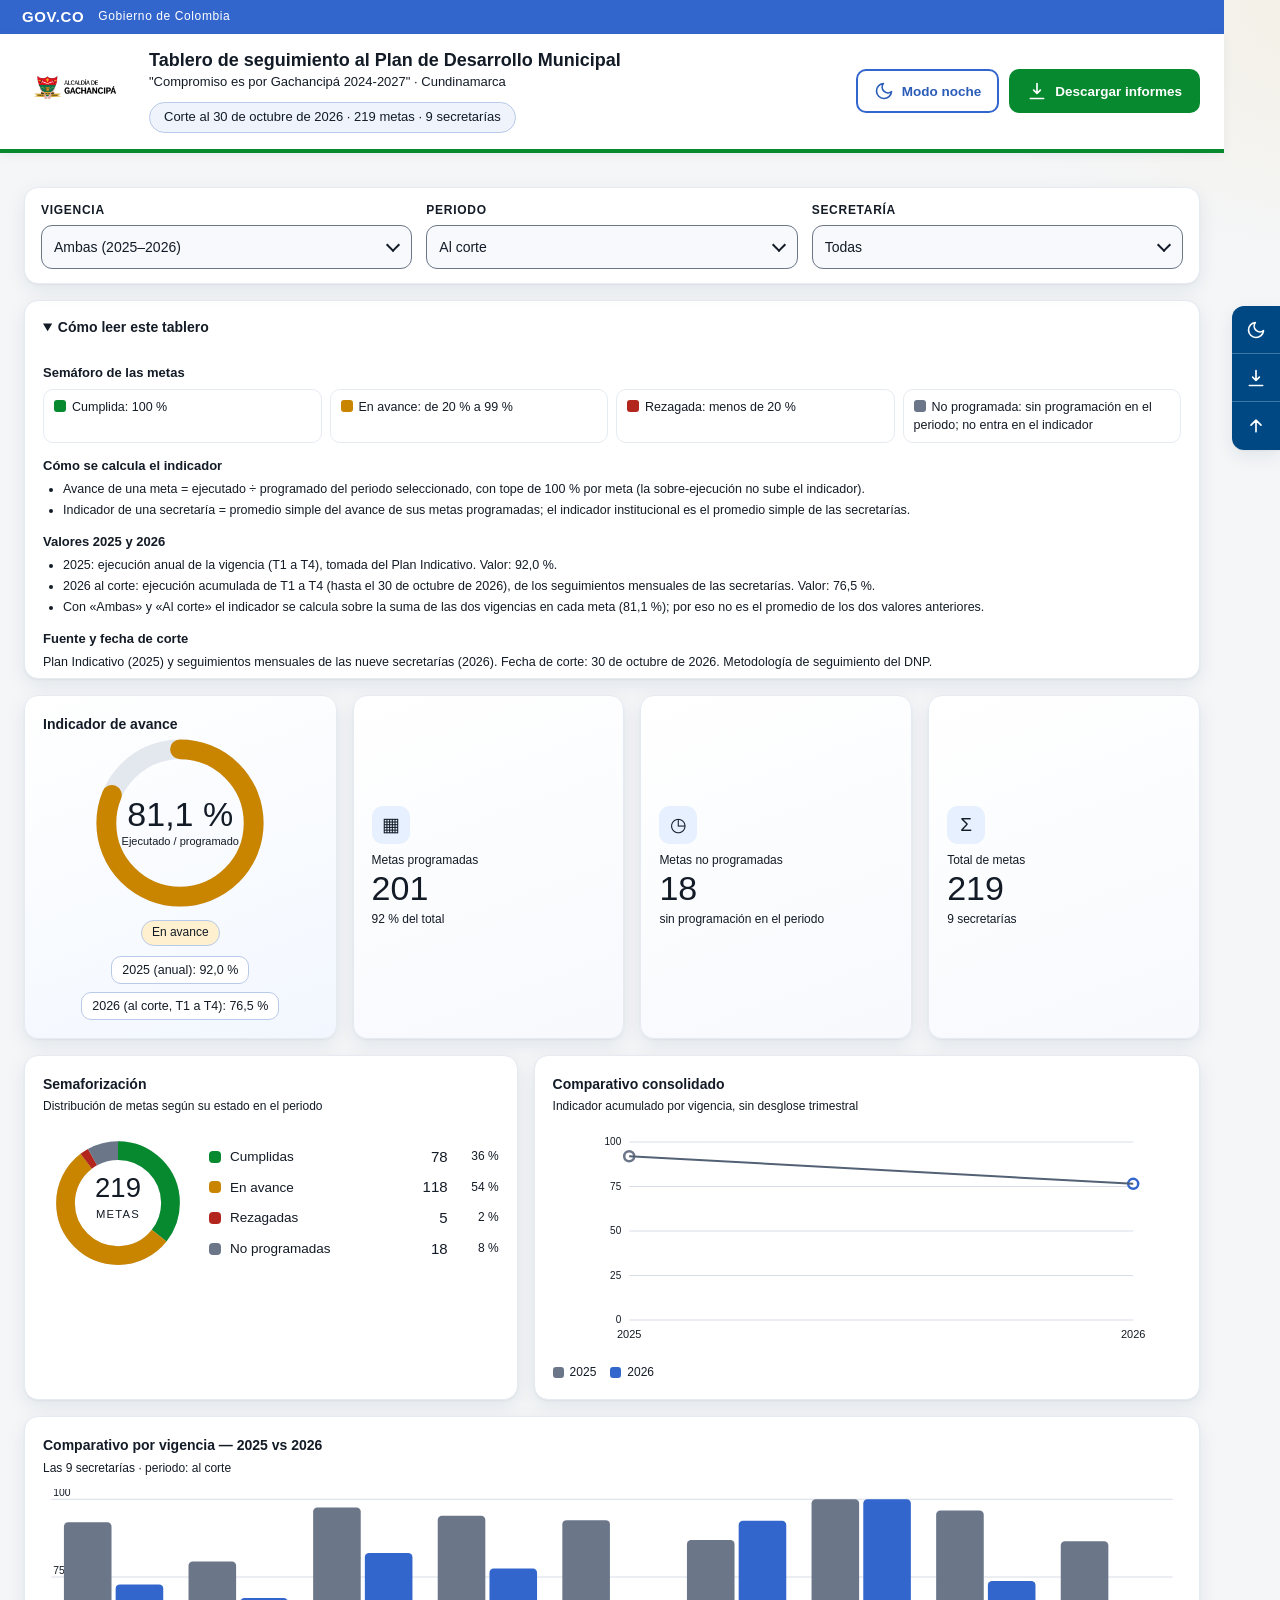
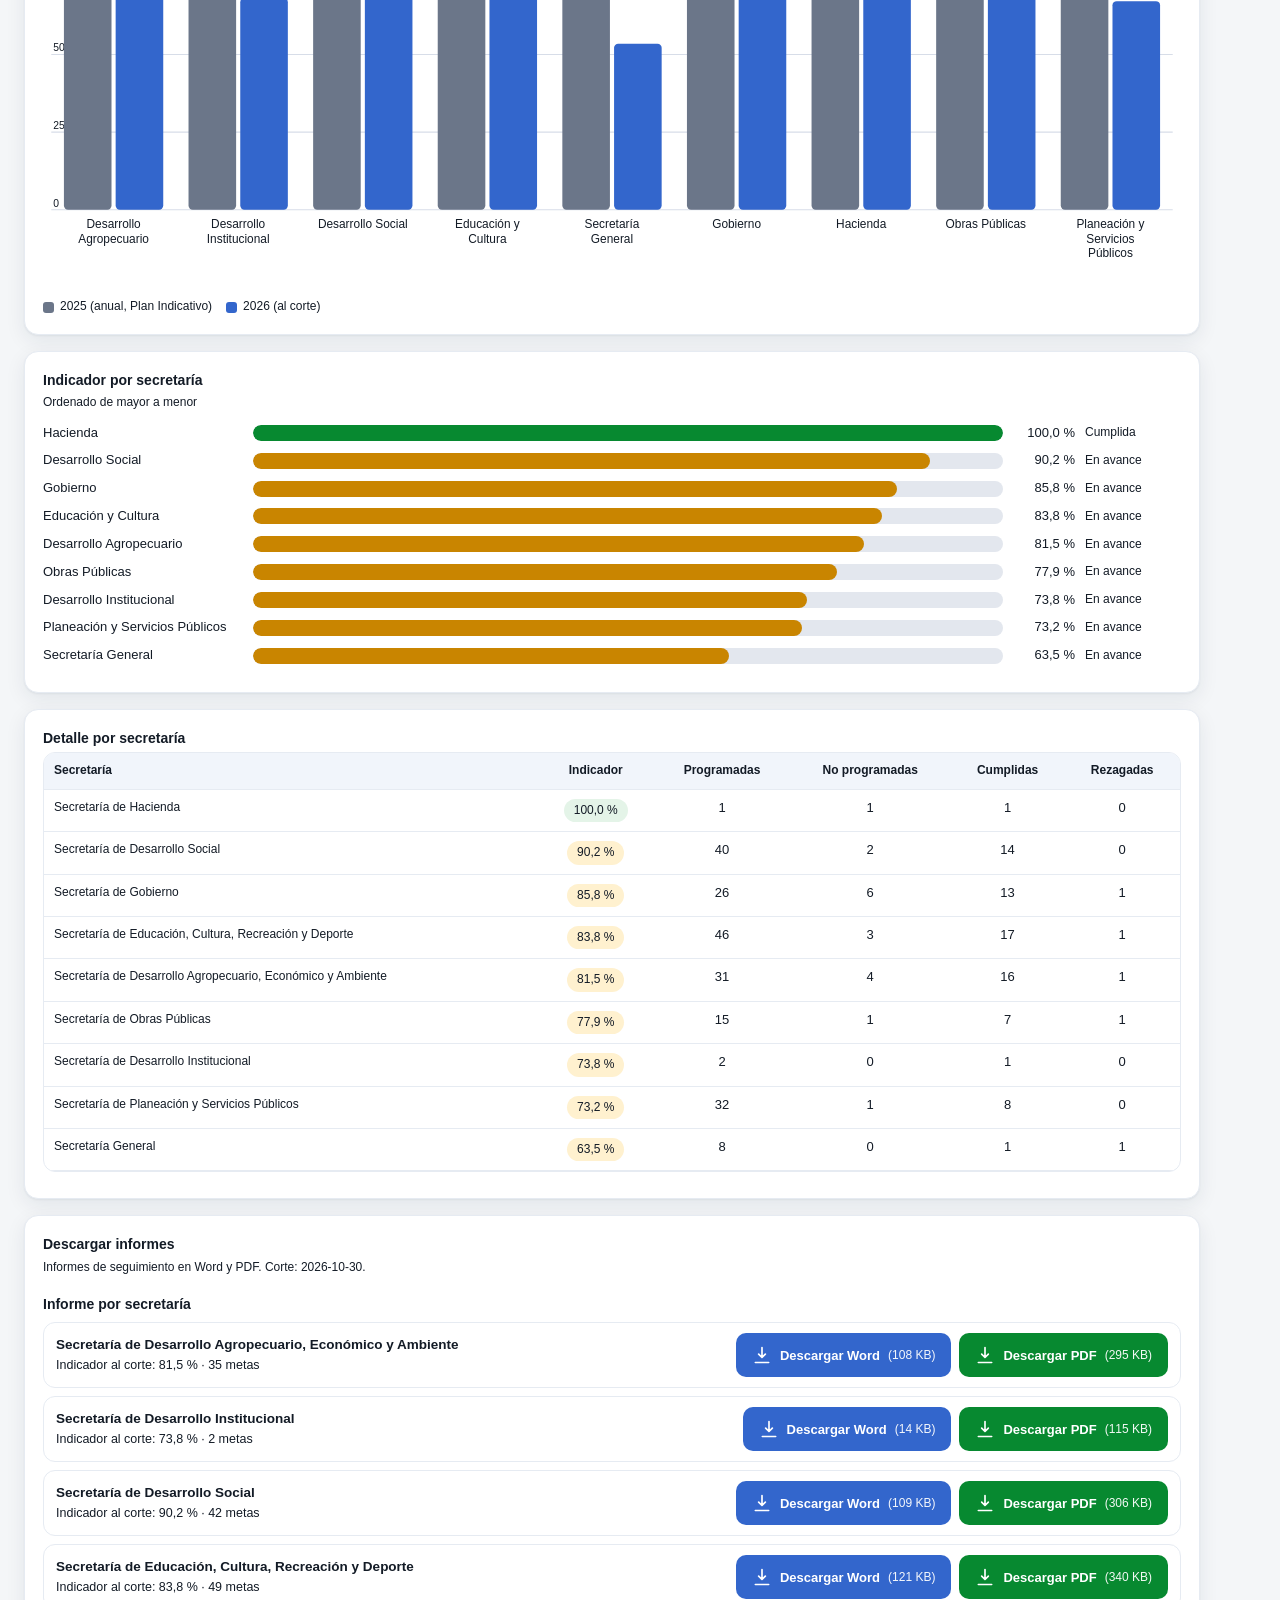
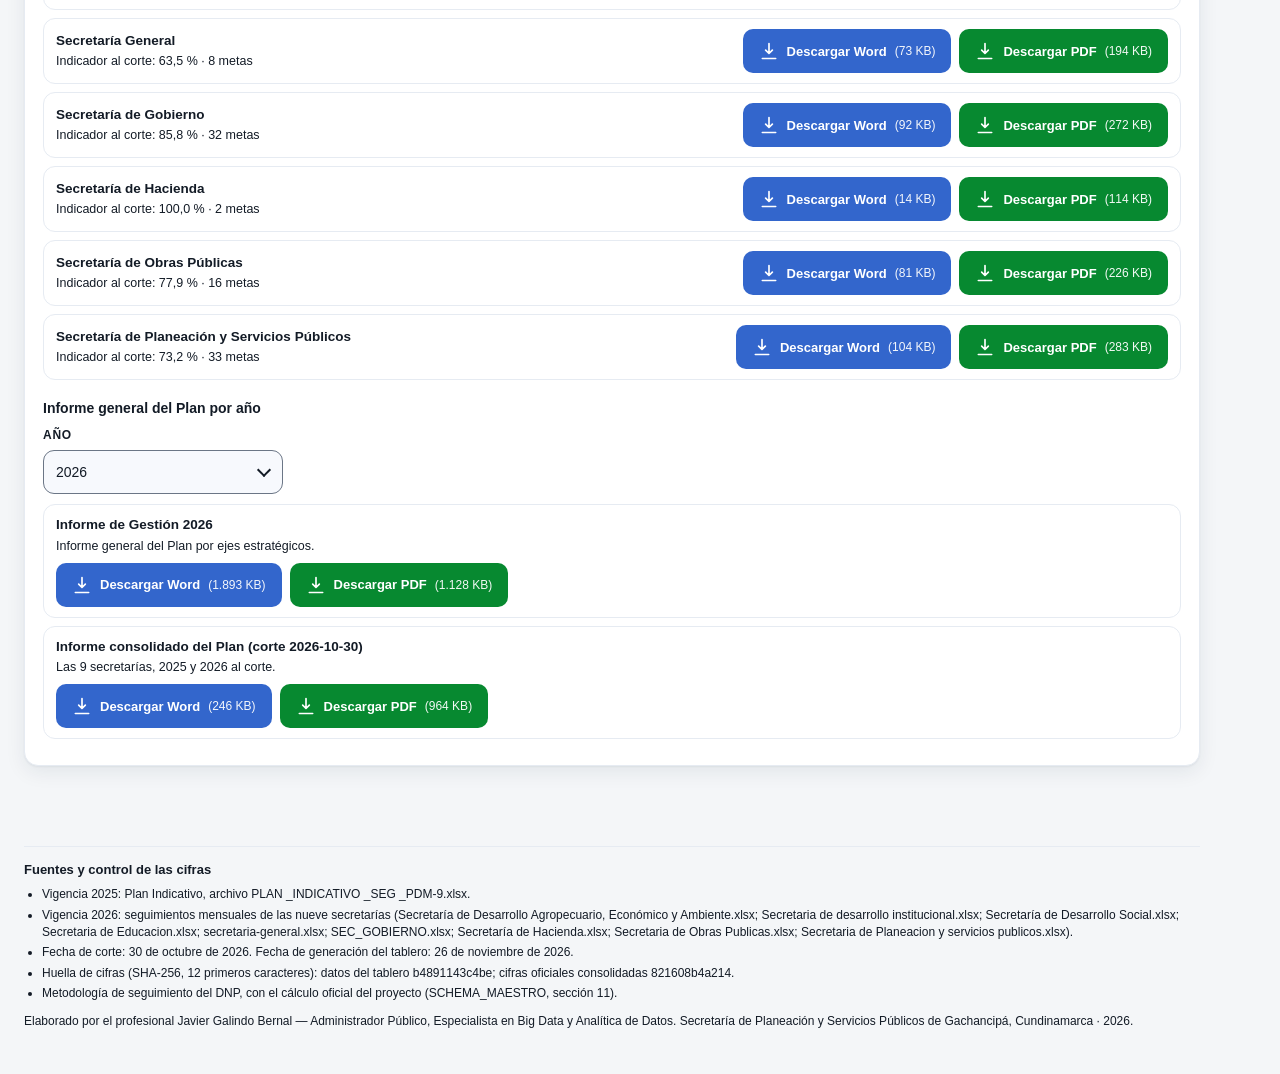
==== commit 7552db86: "2025 de Desarrollo Agropecuario según su Excel (metas 114, 118, 121, 180, 188): indicador institucio" ====
--- a/tablero.html
+++ b/tablero.html
@@ -323,17 +323,17 @@
 </main>
 
 <div class="tt" id="tt" aria-hidden="true"></div>
-<footer><div class="ft"><h2 class="ft-t">Fuentes y control de las cifras</h2><ul class="ft-l"><li>Vigencia 2025: Plan Indicativo, archivo PLAN _INDICATIVO _SEG _PDM-9.xlsx.</li><li>Vigencia 2026: seguimientos mensuales de las nueve secretarías (Secretaría de Desarrollo Agropecuario, Económico y Ambiente.xlsx; Secretaria de desarrollo institucional.xlsx; Secretaría de Desarrollo Social.xlsx; Secretaria de Educacion.xlsx; secretaria-general.xlsx; SEC_GOBIERNO.xlsx; Secretaría de Hacienda.xlsx; Secretaria de Obras Publicas.xlsx; Secretaria de Planeacion y servicios publicos.xlsx).</li><li>Fecha de corte: 30 de octubre de 2026. Fecha de generación del tablero: 26 de noviembre de 2026.</li><li>Huella de cifras (SHA-256, 12 primeros caracteres): datos del tablero 3d1f76ae6023; cifras oficiales consolidadas 04a94446acf1.</li><li>Metodología de seguimiento del DNP, con el cálculo oficial del proyecto (SCHEMA_MAESTRO, sección 11).</li></ul><p class="credito">Elaborado por el profesional Javier Galindo Bernal — Administrador Público, Especialista en Big Data y Analítica de Datos. Secretaría de Planeación y Servicios Públicos de Gachancipá, Cundinamarca · 2026.</p></div></footer>
+<footer><div class="ft"><h2 class="ft-t">Fuentes y control de las cifras</h2><ul class="ft-l"><li>Vigencia 2025: Plan Indicativo, archivo PLAN _INDICATIVO _SEG _PDM-9.xlsx.</li><li>Vigencia 2026: seguimientos mensuales de las nueve secretarías (Secretaría de Desarrollo Agropecuario, Económico y Ambiente.xlsx; Secretaria de desarrollo institucional.xlsx; Secretaría de Desarrollo Social.xlsx; Secretaria de Educacion.xlsx; secretaria-general.xlsx; SEC_GOBIERNO.xlsx; Secretaría de Hacienda.xlsx; Secretaria de Obras Publicas.xlsx; Secretaria de Planeacion y servicios publicos.xlsx).</li><li>Fecha de corte: 30 de octubre de 2026. Fecha de generación del tablero: 26 de noviembre de 2026.</li><li>Huella de cifras (SHA-256, 12 primeros caracteres): datos del tablero b4891143c4be; cifras oficiales consolidadas 821608b4a214.</li><li>Metodología de seguimiento del DNP, con el cálculo oficial del proyecto (SCHEMA_MAESTRO, sección 11).</li></ul><p class="credito">Elaborado por el profesional Javier Galindo Bernal — Administrador Público, Especialista en Big Data y Analítica de Datos. Secretaría de Planeación y Servicios Públicos de Gachancipá, Cundinamarca · 2026.</p></div></footer>
 
 <script>
-const DATA = {"corte": "30 de octubre de 2026", "corte_iso": "2026-10-30", "corte_trim": 4, "mes": "octubre", "trim_ordinal": "cuarto", "vig_actual": 2026, "vig_anterior": 2025, "umbral_rojo": 20.0, "fuente_2025": "PLAN _INDICATIVO _SEG _PDM-9.xlsx", "fuentes_2026": ["Secretaría de Desarrollo Agropecuario, Económico y Ambiente.xlsx", "Secretaria de desarrollo institucional.xlsx", "Secretaría de Desarrollo Social.xlsx", "Secretaria de Educacion.xlsx", "secretaria-general.xlsx", "SEC_GOBIERNO.xlsx", "Secretaría de Hacienda.xlsx", "Secretaria de Obras Publicas.xlsx", "Secretaria de Planeacion y servicios publicos.xlsx"], "generado": "2026-11-26", "huella_datos": "3d1f76ae6023", "huella_cifras": "04a94446acf1", "secretarias": ["Secretaría de Desarrollo Agropecuario, Económico y Ambiente", "Secretaría de Desarrollo Institucional", "Secretaría de Desarrollo Social", "Secretaría de Educación, Cultura, Recreación y Deporte", "Secretaría General", "Secretaría de Gobierno", "Secretaría de Hacienda", "Secretaría de Obras Públicas", "Secretaría de Planeación y Servicios Públicos"], "sec_corto": ["Desarrollo Agropecuario", "Desarrollo Institucional", "Desarrollo Social", "Educación y Cultura", "Secretaría General", "Gobierno", "Hacienda", "Obras Públicas", "Planeación y Servicios Públicos"], "metas": [{"s": 0, "c": "109", "m": "Adquirir mínimo 1 predio de interés hídrico implementando acciones complementarias de ley 99 y Ley 2320 de 2023", "y25": [[0.0, 0.0], [0.0, 0.0], [13.0, 13.0], [12.0, 12.0]], "y26": [[25.0, 25.0], [25.0, 25.0], [25.0, 25.0], [25.0, 25.0]]}, {"s": 0, "c": "110", "m": "Realizar una campaña al año de reforestacion y concervacion con 500 árboles nativos y/o especies arbóreas en zonas de interés hídrico y ambiental.", "y25": [[0.0, 0.0], [0.0, 0.0], [50.0, 50.0], [50.0, 50.0]], "y26": [[25.0, 25.0], [25.0, 25.0], [25.0, 10.0], [25.0, 5.0]]}, {"s": 0, "c": "111", "m": "Ejecutar 5 estrategias de protección de flora y fauna y recursos hídricos", "y25": [[0.0, 0.0], [0.0, 0.0], [45.0, 45.0], [30.0, 30.0]], "y26": [[25.0, 25.0], [25.0, 25.0], [25.0, 10.0], [25.0, 7.0]]}, {"s": 0, "c": "112", "m": "Ejecutar 3 proyectos ambientales en el marco de los PROCEDAS Y PRAES anuales", "y25": [[0.0, 0.0], [0.0, 0.0], [66.0, 66.0], [34.0, 34.0]], "y26": [[25.0, 25.0], [25.0, 25.0], [25.0, 25.0], [25.0, 0.0]]}, {"s": 0, "c": "113", "m": "Crear y poner en funcionamiento un vivero municipal", "y25": [[0.0, 0.0], [0.0, 0.0], [50.0, 50.0], [50.0, 35.0]], "y26": [[25.0, 25.0], [25.0, 25.0], [25.0, 0.0], [25.0, 0.0]]}, {"s": 0, "c": "114", "m": "Promover un proyecto de energías limpias en el municipio", "y25": [[0.0, 0.0], [0.0, 0.0], [25.0, 25.0], [75.0, 75.0]], "y26": [[25.0, 0.0], [25.0, 0.0], [25.0, 0.0], [25.0, 0.0]]}, {"s": 0, "c": "116", "m": "Ejecutar 30% de los programas correspondientes al PGIRS en el cuatrenio", "y25": [[0.0, 0.0], [0.0, 0.0], [50.0, 50.0], [50.0, 50.0]], "y26": [[25.0, 25.0], [25.0, 25.0], [25.0, 25.0], [25.0, 25.0]]}, {"s": 0, "c": "117", "m": "Apoyar la creación y puesta en funcionamiento de una nueva asociación de recuperadores en el municipio de Gachancipá", "y25": [[0.0, 0.0], [0.0, 0.0], [50.0, 50.0], [50.0, 50.0]], "y26": [[25.0, 25.0], [25.0, 25.0], [25.0, 0.0], [25.0, 0.0]]}, {"s": 0, "c": "118", "m": "Crear y poner en funcionamiento un espacio con zonas estructurantes para caninos y felinos", "y25": [[0.0, 0], [0.0, 0], [50.0, 0], [50.0, 0]], "y26": [[0.0, 0], [0.0, 0], [0.0, 0], [0.0, 0]]}, {"s": 0, "c": "119", "m": "Realizar 4 campañas pedagógicas de tenencia responsable de mascotas en el área rural y/o urbana en el año", "y25": [[0.0, 0.0], [0.0, 0.0], [50.0, 50.0], [50.0, 50.0]], "y26": [[25.0, 25.0], [25.0, 25.0], [25.0, 0.0], [25.0, 0.0]]}, {"s": 0, "c": "120", "m": "Realizar 3 actividades del programa de bienestar animales al año", "y25": [[0.0, 0.0], [0.0, 0.0], [50.0, 50.0], [50.0, 50.0]], "y26": [[25.0, 25.0], [25.0, 25.0], [25.0, 13.0], [25.0, 0.0]]}, {"s": 0, "c": "121", "m": "Atender a 900 animales (Caninos y/o Felinos) con esterilizacion durante el cuatrenio", "y25": [[0.0, 0.0], [0.0, 0.0], [85.0, 85.0], [15.0, 5.0]], "y26": [[25.0, 12.0], [25.0, 12.0], [25.0, 10.0], [25.0, 0.0]]}, {"s": 0, "c": "122", "m": "Atender a 800 animales (Caninos y/o Felinos) con vacunación preventiva de enfermedades zoonóticas durante el cuatrenio", "y25": [[0.0, 0.0], [0.0, 0.0], [38.0, 38.0], [62.0, 62.0]], "y26": [[25.0, 25.0], [25.0, 25.0], [25.0, 25.0], [25.0, 25.0]]}, {"s": 0, "c": "123", "m": "Desarrollar 6 eventos anuales de comercialización de productos en el municipio", "y25": [[0.0, 0.0], [0.0, 0.0], [90.0, 90.0], [10.0, 10.0]], "y26": [[25.0, 25.0], [25.0, 25.0], [25.0, 25.0], [25.0, 25.0]]}, {"s": 0, "c": "125", "m": "Realizar en el año dos Campañas de Gachancipá despierta incentivando el comercio en dos horas más a las establecidas", "y25": [[0.0, 0.0], [0.0, 0.0], [50.0, 50.0], [50.0, 50.0]], "y26": [[0.0, 0.0], [0.0, 0.0], [0.0, 0.0], [100.0, 0.0]]}, {"s": 0, "c": "126", "m": "Ejecutar una estrategia que promueva la mejora en las capacidades de negociación y ventas de los comerciantes del municipio, así como de incentivo y reconocimiento a su labor", "y25": [[0.0, 0.0], [0.0, 0.0], [50.0, 50.0], [50.0, 50.0]], "y26": [[25.0, 25.0], [25.0, 25.0], [25.0, 25.0], [25.0, 25.0]]}, {"s": 0, "c": "127", "m": "Realizar un programa que garanticen el fortalecimiento tecnico y financiero a los emprendedores del municipio con el fin de ser mas competitivos", "y25": [[0.0, 0.0], [0.0, 0.0], [50.0, 50.0], [50.0, 50.0]], "y26": [[25.0, 25.0], [25.0, 25.0], [25.0, 25.0], [25.0, 25.0]]}, {"s": 0, "c": "128", "m": "Actualizar el acuerdo 008 de 2020", "y25": [[0.0, 0.0], [0.0, 0.0], [0.0, 0.0], [0.0, 0.0]], "y26": [[0.0, 0.0], [0.0, 0.0], [0.0, 0.0], [0.0, 0.0]]}, {"s": 0, "c": "129", "m": "Ejecutar el 30% de las actividades inmersas en el Plan Decenal de Turismo", "y25": [[0.0, 0.0], [0.0, 0.0], [50.0, 50.0], [50.0, 50.0]], "y26": [[25.0, 25.0], [25.0, 25.0], [25.0, 25.0], [25.0, 25.0]]}, {"s": 0, "c": "130", "m": "Elaborar los estudios para la construcción del proyecto del cable aéreo", "y25": [[0.0, 0.0], [0.0, 0.0], [0.0, 0.0], [0.0, 0.0]], "y26": [[0.0, 0.0], [0.0, 0.0], [0.0, 0.0], [0.0, 0.0]]}, {"s": 0, "c": "176", "m": "Asistir técnica, operativa y financieramente la activación del sector agropecuario en 20 fanegadas anuales", "y25": [[0.0, 0.0], [0.0, 0.0], [75.0, 75.0], [25.0, 25.0]], "y26": [[25.0, 25.0], [25.0, 25.0], [25.0, 25.0], [25.0, 25.0]]}, {"s": 0, "c": "177", "m": "Crear 1 asociación de campesinos o comerciantes en el municipio", "y25": [[0.0, 0.0], [0.0, 0.0], [50.0, 50.0], [50.0, 50.0]], "y26": [[25.0, 25.0], [25.0, 25.0], [25.0, 25.0], [25.0, 25.0]]}, {"s": 0, "c": "178", "m": "Generar un programa anual para fortalecer tecnica, operativa y financiara; las asociaciones de campesinos o comerciantes del municipio", "y25": [[0.0, 0.0], [0.0, 0.0], [50.0, 50.0], [50.0, 50.0]], "y26": [[0.0, 0.0], [0.0, 0.0], [0.0, 0.0], [100.0, 0.0]]}, {"s": 0, "c": "179", "m": "Presentar 2 proyectos productivos agropecuarios al año a los entes gubernamentales y nacionales que incentiven la producción agropecuaria del municipio.", "y25": [[0.0, 0.0], [0.0, 0.0], [50.0, 50.0], [50.0, 50.0]], "y26": [[25.0, 25.0], [25.0, 25.0], [25.0, 25.0], [25.0, 25.0]]}, {"s": 0, "c": "180", "m": "Participar en dos espacios que faciliten la comercialización de productos Gachancipeños en grandes superfices y/o escenearios de comercialización regional o nacional en el año", "y25": [[0.0, 0.0], [0.0, 0.0], [50.0, 50.0], [50.0, 50.0]], "y26": [[25.0, 25.0], [25.0, 25.0], [25.0, 25.0], [25.0, 25.0]]}, {"s": 0, "c": "181", "m": "Realizar los estudios y diseños para la construcción de una planta de beneficio animal y/o planta de desposte bovinos, porcinos y ovinocaprinos.", "y25": [[0.0, 0.0], [0.0, 0.0], [0.0, 0.0], [0.0, 0.0]], "y26": [[0.0, 0.0], [0.0, 0.0], [0.0, 0.0], [0.0, 0.0]]}, {"s": 0, "c": "182", "m": "Beneficiar 21 campesinos anuales a través del programa de Buenas Prácticas Agrícolas-BPA", "y25": [[0.0, 0.0], [0.0, 0.0], [50.0, 50.0], [50.0, 50.0]], "y26": [[25.0, 25.0], [25.0, 25.0], [25.0, 0.0], [25.0, 0.0]]}, {"s": 0, "c": "183", "m": "Beneficiar 21 campesinos anuales a través del programa de Buenas Prácticas Pecuaria -BPP", "y25": [[0.0, 0.0], [0.0, 0.0], [50.0, 50.0], [50.0, 50.0]], "y26": [[25.0, 25.0], [25.0, 25.0], [25.0, 25.0], [25.0, 25.0]]}, {"s": 0, "c": "184", "m": "Celebrar dos convenios con instituciones de educación superior de trayectoria departamental y/o nacional para el apoyo al sector agropecuario al año", "y25": [[0.0, 0.0], [0.0, 0.0], [50.0, 50.0], [50.0, 50.0]], "y26": [[25.0, 0.0], [25.0, 0.0], [25.0, 0.0], [25.0, 0.0]]}, {"s": 0, "c": "185", "m": "Realizar una capacitacion anual dirigida a los campesinos del municipio para el manejo adecuado de la tierra", "y25": [[0.0, 0.0], [0.0, 0.0], [50.0, 50.0], [50.0, 35.0]], "y26": [[0.0, 0.0], [0.0, 0.0], [0.0, 0.0], [0.0, 0.0]]}, {"s": 0, "c": "186", "m": "Realizar 3 acciones estratégicas que busque la apertura de una sucursal bancaria o programas y beneficios de dicha entidad", "y25": [[0.0, 0.0], [0.0, 0.0], [50.0, 50.0], [50.0, 50.0]], "y26": [[25.0, 25.0], [25.0, 25.0], [25.0, 25.0], [25.0, 25.0]]}, {"s": 0, "c": "187", "m": "Desarrollar un programa de cultura equina, y una feria de especies mayores y menores en el marco de la semana internacional de la cultura en el municipio.", "y25": [[0.0, 0.0], [0.0, 0.0], [50.0, 50.0], [50.0, 50.0]], "y26": [[0.0, 0.0], [0.0, 0.0], [0.0, 0.0], [100.0, 100.0]]}, {"s": 0, "c": "188", "m": "Garantizar el funcionamiento del albergue de fauna temporal durante el cuatrienio", "y25": [[0.0, 0.0], [0.0, 0.0], [50.0, 50.0], [50.0, 50.0]], "y26": [[0.0, 0.0], [0.0, 0.0], [0.0, 0.0], [0.0, 0.0]]}, {"s": 0, "c": "210", "m": "Ejecutar una estrategia que permita la implementación y seguimiento al cumplimiento de las Órdenes de Sentencia de Río Bogotá", "y25": [[0.0, 0.0], [0.0, 0.0], [50.0, 50.0], [50.0, 50.0]], "y26": [[25.0, 25.0], [25.0, 25.0], [25.0, 25.0], [25.0, 25.0]]}, {"s": 0, "c": "211", "m": "Crear un programa dirigido para el cumplimiento de los Planes de Ordenamiento de Manejo de Cuencas Hidrográficas (POMCAS) en el municipio", "y25": [[0.0, 0.0], [0.0, 0.0], [50.0, 50.0], [50.0, 50.0]], "y26": [[25.0, 25.0], [25.0, 25.0], [25.0, 25.0], [25.0, 25.0]]}, {"s": 1, "c": "198", "m": "Incrementar en 20 puntos el Índice de Gestión y Desempeño Institucional (MIPG)", "y25": [[0.0, 0.0], [0.0, 0.0], [50.0, 35.0], [50.0, 25.0]], "y26": [[25.0, 25.0], [25.0, 15.0], [25.0, 0.0], [35.0, 0.0]]}, {"s": 1, "c": "199", "m": "Crear la politica de seguridad y privacidad de la informacion en el municipio (Tecnologia de la informacion y las comunicaciones)", "y25": [[0.0, 0.0], [0.0, 0.0], [50.0, 50.0], [50.0, 50.0]], "y26": [[25.0, 25.0], [25.0, 25.0], [25.0, 25.0], [35.0, 35.0]]}, {"s": 2, "c": "31", "m": "Mantener al 100% la cobertura con régimen subsidiado de la población en Sisben A, B Y C", "y25": [[0.0, 0.0], [0.0, 0.0], [50.0, 50.0], [50.0, 50.0]], "y26": [[25.0, 25.0], [25.0, 25.0], [25.0, 25.0], [25.0, 10.0]]}, {"s": 2, "c": "32", "m": "Implementar al 97% el Plan territorial de Salud, incorporando las politicas sectoriales", "y25": [[0.0, 0.0], [0.0, 0.0], [50.0, 50.0], [50.0, 50.0]], "y26": [[25.0, 25.0], [25.0, 25.0], [25.0, 15.0], [25.0, 5.0]]}, {"s": 2, "c": "33", "m": "Atender mínimo 2000 personas a través de los planes operativos en salud dirigidos a una atención de calidad a la comunidad", "y25": [[0.0, 0.0], [0.0, 0.0], [50.0, 50.0], [50.0, 50.0]], "y26": [[25.0, 25.0], [25.0, 25.0], [25.0, 25.0], [25.0, 25.0]]}, {"s": 2, "c": "34", "m": "Ejecutar un plan de mejoramiento en la prestación del servicio en salud y atención a la comunidad de Gachancipá", "y25": [[0.0, 0.0], [0.0, 0.0], [50.0, 50.0], [50.0, 50.0]], "y26": [[25.0, 25.0], [25.0, 25.0], [25.0, 15.0], [25.0, 15.0]]}, {"s": 2, "c": "36", "m": "Atender al 100% de los nacidos vivos durante los tres primeros meses, para fortalecer la estrategia de lactancia materna en el municipio.", "y25": [[0.0, 0.0], [0.0, 0.0], [50.0, 50.0], [50.0, 50.0]], "y26": [[25.0, 25.0], [25.0, 25.0], [25.0, 25.0], [25.0, 10.0]]}, {"s": 2, "c": "37", "m": "Establecer un programa anual de salud sexual y reproductiva en el municipio durante el cuatrenio", "y25": [[0.0, 0.0], [0.0, 0.0], [50.0, 50.0], [50.0, 50.0]], "y26": [[25.0, 25.0], [25.0, 25.0], [25.0, 25.0], [25.0, 5.0]]}, {"s": 2, "c": "38", "m": "Mantener en 0 la tasa de mortalidad materna en el municipio", "y25": [[0.0, 0.0], [0.0, 0.0], [50.0, 50.0], [50.0, 50.0]], "y26": [[25.0, 25.0], [25.0, 25.0], [25.0, 25.0], [25.0, 25.0]]}, {"s": 2, "c": "39", "m": "Establecer un programa para el mejoramiento de la salud mental en el municipio.", "y25": [[0.0, 0.0], [0.0, 0.0], [50.0, 50.0], [50.0, 50.0]], "y26": [[25.0, 25.0], [25.0, 25.0], [25.0, 25.0], [25.0, 15.0]]}, {"s": 2, "c": "40", "m": "Adquirir y/o dotar un vehículo que permita el transporte a las personas de escasos recursos que necesitan apoyo médico", "y25": [[0.0, 0.0], [0.0, 0.0], [0.0, 0.0], [0.0, 0.0]], "y26": [[0.0, 0.0], [0.0, 0.0], [0.0, 0.0], [0.0, 0.0]]}, {"s": 2, "c": "41", "m": "Alcanzar coberturas del 97% del programa ampliado de inmunización anual", "y25": [[0.0, 0.0], [0.0, 0.0], [0.5, 0.5], [50.0, 50.0]], "y26": [[25.0, 25.0], [25.0, 25.0], [25.0, 25.0], [25.0, 20.0]]}, {"s": 2, "c": "42", "m": "Implementar 4 acciones desde modelo de ciudades entornos y ruralidades saludables y sostenibles (CERSS), en el municipio de Gachancipa.", "y25": [[0.0, 0.0], [0.0, 0.0], [50.0, 50.0], [50.0, 50.0]], "y26": [[25.0, 25.0], [25.0, 25.0], [25.0, 25.0], [25.0, 15.0]]}, {"s": 2, "c": "43", "m": "Realizar 450 visitas de seguimiento y sensibilización sobre trabajo formal a trabajadores informales", "y25": [[0.0, 0.0], [0.0, 0.0], [50.0, 50.0], [50.0, 50.0]], "y26": [[25.0, 25.0], [25.0, 25.0], [25.0, 25.0], [25.0, 17.0]]}, {"s": 2, "c": "44", "m": "Implementar un programa de seguimiento a los vendedores ambulantes en estado de informalidad para el cumplimiento de los estandares minimos de seguridad en salud publica", "y25": [[0.0, 0.0], [0.0, 0.0], [50.0, 50.0], [50.0, 50.0]], "y26": [[25.0, 25.0], [25.0, 25.0], [25.0, 25.0], [25.0, 10.0]]}, {"s": 2, "c": "45", "m": "Garantizar la seguridad alimentaria en 2000 raciones (Comedor) para adultos mayores en estado de abandono por año", "y25": [[0.0, 0.0], [0.0, 0.0], [50.0, 50.0], [50.0, 50.0]], "y26": [[25.0, 25.0], [25.0, 25.0], [25.0, 25.0], [25.0, 25.0]]}, {"s": 2, "c": "46", "m": "Garantizar la entrega de 1800 apoyos nutricionales para el adulto mayor por año.", "y25": [[0.0, 0.0], [0.0, 0.0], [50.0, 50.0], [50.0, 25.0]], "y26": [[25.0, 25.0], [25.0, 25.0], [25.0, 10.0], [25.0, 0.0]]}, {"s": 2, "c": "47", "m": "Crear la escuela de responsabilidad con el adulto mayor, brindando apoyo a los adultos mayores vulnerables.", "y25": [[0.0, 0.0], [0.0, 0.0], [50.0, 50.0], [50.0, 50.0]], "y26": [[25.0, 25.0], [25.0, 25.0], [25.0, 10.0], [25.0, 5.0]]}, {"s": 2, "c": "48", "m": "Diseñar y formular la política pública de envejecimiento y vejez en el municipio", "y25": [[0.0, 0.0], [0.0, 0.0], [0.0, 0.0], [0.0, 0.0]], "y26": [[0.0, 0.0], [0.0, 0.0], [0.0, 0.0], [0.0, 0.0]]}, {"s": 2, "c": "49", "m": "Realizar 3 procesos de dotación al Centro Día con elementos para el desarrollo de proyectos productivos, actividades lúdico recreativas y material terapéutico", "y25": [[0.0, 0.0], [0.0, 0.0], [50.0, 50.0], [50.0, 50.0]], "y26": [[25.0, 25.0], [25.0, 25.0], [0.0, 0.0], [0.0, 0.0]]}, {"s": 2, "c": "50", "m": "Garantizar a mínimo 400 adultos mayores la atención integral a través de los servicios del Centro Día del Municipio", "y25": [[0.0, 0.0], [0.0, 0.0], [50.0, 50.0], [50.0, 50.0]], "y26": [[25.0, 25.0], [25.0, 25.0], [25.0, 15.0], [25.0, 5.0]]}, {"s": 2, "c": "51", "m": "Beneficiar minimo a 400 adultos mayores con la entrega de una sudadera en el cuatrenio del programa Centro Día del Municipio", "y25": [[0.0, 0.0], [0.0, 0.0], [50.0, 50.0], [50.0, 50.0]], "y26": [[25.0, 25.0], [25.0, 25.0], [25.0, 25.0], [25.0, 25.0]]}, {"s": 2, "c": "52", "m": "Garantizar una salida ludico recreativa anual a los usuarios que cumplan con los requisitos del programa Centro Dia del Municipio", "y25": [[0.0, 0.0], [0.0, 0.0], [50.0, 50.0], [50.0, 50.0]], "y26": [[0.0, 0.0], [0.0, 0.0], [50.0, 50.0], [50.0, 50.0]]}, {"s": 2, "c": "53", "m": "Crear un programa en el cuatrenio de apoyo, psicológico y ocupacional para los adultos mayores del municipio", "y25": [[0.0, 0.0], [0.0, 0.0], [50.0, 50.0], [50.0, 50.0]], "y26": [[25.0, 25.0], [25.0, 25.0], [25.0, 0.0], [25.0, 10.0]]}, {"s": 2, "c": "54", "m": "Implementar al 100% el programa en el cuatrenio de apoyo, psicológico y ocupacional para los adultos mayores del municipio", "y25": [[0.0, 0.0], [0.0, 0.0], [50.0, 50.0], [50.0, 50.0]], "y26": [[25.0, 25.0], [25.0, 25.0], [25.0, 10.0], [25.0, 5.0]]}, {"s": 2, "c": "55", "m": "Ejecutar el 35% en el cuatrenio la política pública de mujer y equidad de género", "y25": [[0.0, 0.0], [0.0, 0.0], [50.0, 50.0], [50.0, 10.0]], "y26": [[25.0, 25.0], [25.0, 25.0], [25.0, 15.0], [25.0, 5.0]]}, {"s": 2, "c": "56", "m": "Celebrar el día de la diversidad sexual y de género una vez por año", "y25": [[0.0, 0.0], [0.0, 0.0], [50.0, 50.0], [50.0, 50.0]], "y26": [[0.0, 0.0], [0.0, 0.0], [100.0, 100.0], [0.0, 0.0]]}, {"s": 2, "c": "57", "m": "Atender a 2368 mujeres a través de los servicios ofertados en la Casa de la Mujer durante el cuatrenio", "y25": [[0.0, 0.0], [0.0, 0.0], [50.0, 50.0], [50.0, 30.0]], "y26": [[25.0, 25.0], [25.0, 25.0], [25.0, 10.0], [25.0, 5.0]]}, {"s": 2, "c": "58", "m": "Ejecutar 4 procesos en el cuatrenio que garanticen el adecuado funcionamiento y desarrollo del Consejo Consultivo de Mujeres CCM", "y25": [[0.0, 0.0], [0.0, 0.0], [50.0, 50.0], [50.0, 50.0]], "y26": [[25.0, 25.0], [25.0, 25.0], [25.0, 25.0], [25.0, 0.0]]}, {"s": 2, "c": "60", "m": "Beneficiar mínimo a 1500 mujeres rurales del municipio con la celebración del día de la mujer rural en el cuatrenio", "y25": [[0.0, 0.0], [0.0, 0.0], [50.0, 50.0], [50.0, 50.0]], "y26": [[0.0, 0.0], [100.0, 100.0], [0.0, 0.0], [0.0, 0.0]]}, {"s": 2, "c": "62", "m": "Garantizar al 100% el funcionamiento de los CDI o los HCB y medio educativo familiar", "y25": [[0.0, 0.0], [0.0, 0.0], [50.0, 50.0], [50.0, 50.0]], "y26": [[25.0, 25.0], [25.0, 25.0], [25.0, 10.0], [25.0, 5.0]]}, {"s": 2, "c": "63", "m": "Garantizar los espacios físicos durante el cuatrenio, para la atención de la población NNA a través de los servicios de ludoteca y centro de lectura buscando el aprovechamiento del tiempo libre", "y25": [[0.0, 0.0], [0.0, 0.0], [50.0, 50.0], [50.0, 50.0]], "y26": [[25.0, 25.0], [25.0, 25.0], [25.0, 10.0], [25.0, 5.0]]}, {"s": 2, "c": "65", "m": "Beneficiar anualmente a 600 jóvenes con el fortalecimiento de los programas y servicios prestados en la casa de la juventud", "y25": [[0.0, 0.0], [0.0, 0.0], [50.0, 50.0], [50.0, 50.0]], "y26": [[25.0, 25.0], [25.0, 25.0], [25.0, 10.0], [25.0, 5.0]]}, {"s": 2, "c": "66", "m": "Desarrollar anualmente la conmemoracion de la semana de la Juventud", "y25": [[0.0, 0.0], [0.0, 0.0], [50.0, 50.0], [50.0, 50.0]], "y26": [[0.0, 0.0], [0.0, 0.0], [100.0, 100.0], [0.0, 0.0]]}, {"s": 2, "c": "67", "m": "Ejecutar el programa durante el cuatrenio, de atención a adolescentes que se encuentran inmersos en el consumo de sustancias psicoactivas", "y25": [[0.0, 0.0], [0.0, 0.0], [50.0, 50.0], [50.0, 50.0]], "y26": [[25.0, 25.0], [25.0, 25.0], [25.0, 10.0], [25.0, 5.0]]}, {"s": 2, "c": "69", "m": "Beneficiar durante el cuatrenio a 200 niñas adolescentes con acciones de proyecto de vida, autocuidado, manejo de emociones, prevención de violencia y celebración de sus 15 años", "y25": [[0.0, 0.0], [0.0, 0.0], [50.0, 50.0], [50.0, 30.0]], "y26": [[0.0, 0.0], [0.0, 0.0], [100.0, 65.0], [0.0, 0.0]]}, {"s": 2, "c": "70", "m": "Atender al año el 85% de las Personas con Discapacidad y/o necesidades educativas especiales mediante el programa de discapacidad", "y25": [[0.0, 0.0], [0.0, 0.0], [50.0, 50.0], [50.0, 50.0]], "y26": [[25.0, 25.0], [25.0, 25.0], [25.0, 25.0], [25.0, 25.0]]}, {"s": 2, "c": "71", "m": "Garantizar la entrega de 600 apoyos nutricionales para las personas con discapacidad por año.", "y25": [[0.0, 0.0], [0.0, 0.0], [50.0, 50.0], [50.0, 50.0]], "y26": [[25.0, 25.0], [25.0, 25.0], [25.0, 25.0], [25.0, 25.0]]}, {"s": 2, "c": "72", "m": "Beneficiar minimo a 20 personas con discapacidad con la entrega de una sudadera en el cuatrenio del programa somos capaces", "y25": [[0.0, 0.0], [0.0, 0.0], [50.0, 50.0], [50.0, 50.0]], "y26": [[25.0, 25.0], [25.0, 25.0], [25.0, 25.0], [25.0, 25.0]]}, {"s": 2, "c": "73", "m": "Garantizar una salida ludico recreativa en el marco de la celebracion del dia blanco a los usuarios que cumplan con los requisitos del programa de discapacidad anualmente", "y25": [[0.0, 0.0], [0.0, 0.0], [50.0, 50.0], [50.0, 50.0]], "y26": [[0.0, 0.0], [0.0, 0.0], [0.0, 100.0], [0.0, 0.0]]}, {"s": 2, "c": "75", "m": "Realizar 3 procesos de dotación al Centro de Vida Sensorial con elementos para el desarrollo de proyectos productivos, actividades lúdico recreativas y material terapéutico", "y25": [[0.0, 0.0], [0.0, 0.0], [50.0, 50.0], [50.0, 50.0]], "y26": [[25.0, 25.0], [25.0, 15.0], [25.0, 13.0], [25.0, 5.0]]}, {"s": 2, "c": "76", "m": "Caracterizar anualmente al 100% de los cuidadores según Ley 2297 de 2023 y la Res. 2646 del 2024, mediante acciones de formación y capacitación", "y25": [[0.0, 0.0], [0.0, 0.0], [50.0, 50.0], [50.0, 50.0]], "y26": [[25.0, 25.0], [25.0, 25.0], [25.0, 25.0], [25.0, 0.0]]}, {"s": 2, "c": "77", "m": "Desarrollar 2 estrategias para la atencion de los cuidadores caracterizados según Ley 2297 de 2023 y la resolucion 2646 del 2024 en el año", "y25": [[0.0, 0.0], [0.0, 0.0], [50.0, 50.0], [50.0, 50.0]], "y26": [[25.0, 25.0], [25.0, 25.0], [25.0, 25.0], [25.0, 25.0]]}, {"s": 2, "c": "78", "m": "Contratar anualmente a un equipo profesional para la atención de las personas con discapacidad.", "y25": [[0.0, 0.0], [0.0, 0.0], [50.0, 50.0], [50.0, 50.0]], "y26": [[25.0, 25.0], [25.0, 25.0], [25.0, 25.0], [25.0, 10.0]]}, {"s": 3, "c": "14", "m": "Realizar 4 cuatro procesos de acompañamiento y asistencia técnica a la IED en la ejecución de los recursos SGP calidad y gratuidad educativa", "y25": [[0.0, 0.0], [0.0, 0.0], [50.0, 50.0], [50.0, 50.0]], "y26": [[25.0, 25.0], [25.0, 25.0], [25.0, 10.0], [25.0, 10.0]]}, {"s": 3, "c": "15", "m": "Ejecutar cuatro (04) procesos de mantenimiento y/o mejoramiento a las sedes educativas de la IED Carlos Garavito Acosta", "y25": [[0.0, 0.0], [0.0, 0.0], [50.0, 50.0], [50.0, 50.0]], "y26": [[25.0, 25.0], [25.0, 25.0], [25.0, 10.0], [25.0, 5.0]]}, {"s": 3, "c": "16", "m": "Realizar TRES (03) procesos de dotación de mobiliario, elementos tecnológicos y/o material pedagógico para la IED Presbítero Carlos Garavito Acosta", "y25": [[0.0, 0.0], [0.0, 0.0], [50.0, 50.0], [50.0, 50.0]], "y26": [[25.0, 20.0], [25.0, 20.0], [25.0, 15.0], [25.0, 0.0]]}, {"s": 3, "c": "17", "m": "Realizar los estudios y diseños que permitan a mediano plazo construcción de una nueva sede educativa", "y25": [[0.0, 0.0], [0.0, 0.0], [0.0, 0.0], [0.0, 0.0]], "y26": [[25.0, 25.0], [25.0, 25.0], [25.0, 10.0], [25.0, 0.0]]}, {"s": 3, "c": "18", "m": "Beneficiar mínimo a 490 estudiantes en el año con el servicio de transporte escolar", "y25": [[0.0, 0.0], [0.0, 0.0], [50.0, 50.0], [50.0, 50.0]], "y26": [[100.0, 100.0], [0.0, 0.0], [0.0, 0.0], [0.0, 0.0]]}, {"s": 3, "c": "19", "m": "Beneficiar al 100% de los estudiantes de la IED a través del PAE al año", "y25": [[0.0, 0.0], [0.0, 0.0], [50.0, 50.0], [50.0, 50.0]], "y26": [[100.0, 100.0], [0.0, 0.0], [0.0, 0.0], [0.0, 0.0]]}, {"s": 3, "c": "20", "m": "Realizar cuatro (04) procesos de entrega de Kits escolares para las instituciones educativas publicas del municipio", "y25": [[0.0, 0.0], [0.0, 0.0], [50.0, 50.0], [50.0, 50.0]], "y26": [[100.0, 100.0], [0.0, 0.0], [0.0, 0.0], [0.0, 0.0]]}, {"s": 3, "c": "21", "m": "Crear e implementar una estrategia dirigida al uso y apropiación de las TIC, por año", "y25": [[0.0, 0.0], [0.0, 0.0], [50.0, 50.0], [50.0, 50.0]], "y26": [[25.0, 25.0], [25.0, 20.0], [25.0, 15.0], [25.0, 20.0]]}, {"s": 3, "c": "22", "m": "Beneficiar a 1132 NNAJ a través del fortalecimiento de una segunda lengua", "y25": [[0.0, 0.0], [0.0, 0.0], [50.0, 50.0], [50.0, 50.0]], "y26": [[25.0, 25.0], [25.0, 20.0], [25.0, 0.0], [25.0, 0.0]]}, {"s": 3, "c": "23", "m": "Desarrollar una estrategia de Escuela de Padres para el fortalecimiento de la corresponsabilidad parental en la formación de NNAJ del municipio", "y25": [[0.0, 0.0], [0.0, 0.0], [50.0, 50.0], [50.0, 50.0]], "y26": [[25.0, 25.0], [25.0, 25.0], [25.0, 25.0], [25.0, 0.0]]}, {"s": 3, "c": "24", "m": "Beneficiar al 100% de los estudiantes de grado 11 de la IED publicas a través de la preparación para la presentación de las pruebas Saber", "y25": [[0.0, 0.0], [0.0, 0.0], [50.0, 50.0], [50.0, 50.0]], "y26": [[33.0, 33.0], [33.0, 33.0], [33.0, 34.0], [0.0, 0.0]]}, {"s": 3, "c": "25", "m": "Implementar dos mecanismos de fortalecimiento y reconocimiento a la labor docente (Foro educativo y día del maestro)", "y25": [[0.0, 0.0], [0.0, 0.0], [50.0, 50.0], [50.0, 50.0]], "y26": [[0.0, 0.0], [100.0, 100.0], [0.0, 0.0], [0.0, 0.0]]}, {"s": 3, "c": "26", "m": "Beneficiar a 20 estudiantes en el cuatrenio del grado once de la institución educativa pública del municipio, que tengan excelencia académica", "y25": [[0.0, 0.0], [0.0, 0.0], [50.0, 50.0], [50.0, 50.0]], "y26": [[0.0, 0.0], [0.0, 0.0], [0.0, 100.0], [0.0, 0.0]]}, {"s": 3, "c": "27", "m": "Ejecutar como minimo los 200 SMMLV establecidos en el acuerdo municipal N° 007 del 2020, al año, que beneficien a los estudiantes que hacen parte del fondo de educacion superior - FES", "y25": [[0.0, 0.0], [0.0, 0.0], [50.0, 50.0], [50.0, 49.0]], "y26": [[25.0, 25.0], [25.0, 25.0], [25.0, 5.0], [25.0, 0.0]]}, {"s": 3, "c": "28", "m": "Garantizar el funcionamiento y operación de la instalación para el desarrollo de programas de formación técnica", "y25": [[0.0, 0.0], [0.0, 0.0], [0.0, 0.0], [0.0, 0.0]], "y26": [[25.0, 20.0], [25.0, 10.0], [25.0, 0.0], [25.0, 0.0]]}, {"s": 3, "c": "29", "m": "Realizar mínimo 20 convenios con instituciones de educación superior que permitan el acceso a la formación por parte de la población del municipio", "y25": [[0.0, 0.0], [0.0, 0.0], [50.0, 50.0], [50.0, 50.0]], "y26": [[25.0, 25.0], [25.0, 25.0], [25.0, 25.0], [25.0, 25.0]]}, {"s": 3, "c": "30", "m": "Garantizar una sede satélite universitaria para programas de educación superior en el municipio", "y25": [[0.0, 0.0], [0.0, 0.0], [50.0, 30.0], [50.0, 20.0]], "y26": [[25.0, 25.0], [25.0, 15.0], [0.0, 0.0], [0.0, 0.0]]}, {"s": 3, "c": "64", "m": "Aumentar en un 10% en el cuatrenio la participación de los NNA en programas deportivos y culturales del municipio", "y25": [[0.0, 0.0], [0.0, 0.0], [50.0, 50.0], [50.0, 50.0]], "y26": [[25.0, 25.0], [25.0, 25.0], [25.0, 25.0], [25.0, 0.0]]}, {"s": 3, "c": "68", "m": "Crear e implementar una estrategia al año de escolarización para los menores que no asisten a las instituciones educativas", "y25": [[0.0, 0.0], [0.0, 0.0], [50.0, 50.0], [50.0, 50.0]], "y26": [[25.0, 25.0], [25.0, 25.0], [25.0, 0.0], [25.0, 0.0]]}, {"s": 3, "c": "74", "m": "Crear e implementar una estrategia anual que permita la vinculación de las personas en condición de discapacidad al sistema educativo", "y25": [[0.0, 0.0], [0.0, 0.0], [50.0, 50.0], [50.0, 50.0]], "y26": [[25.0, 25.0], [25.0, 25.0], [25.0, 15.0], [25.0, 0.0]]}, {"s": 3, "c": "79", "m": "Beneficiar mínimo a 600 personas de manera anual a través de los procesos de formación artística y cultural del municipio", "y25": [[0.0, 0.0], [0.0, 0.0], [50.0, 50.0], [50.0, 50.0]], "y26": [[25.0, 25.0], [25.0, 25.0], [25.0, 25.0], [25.0, 25.0]]}, {"s": 3, "c": "80", "m": "Formular el Plan Decenal de cultural a través del estatuto cultural", "y25": [[0.0, 0.0], [0.0, 0.0], [0.0, 0.0], [0.0, 0.0]], "y26": [[0.0, 0.0], [0.0, 0.0], [0.0, 0.0], [0.0, 0.0]]}, {"s": 3, "c": "81", "m": "Implementar en un 20% el Plan Decenal de cultura junto con las disposiciones del estatuto cultural.", "y25": [[0.0, 0.0], [0.0, 0.0], [0.0, 0.0], [0.0, 0.0]], "y26": [[0.0, 0.0], [0.0, 0.0], [0.0, 0.0], [0.0, 0.0]]}, {"s": 3, "c": "82", "m": "Incrementar a 52000 el número de accesos a servicios bibliotecarios en el cuatrenio", "y25": [[0.0, 0.0], [0.0, 0.0], [50.0, 50.0], [50.0, 50.0]], "y26": [[25.0, 25.0], [25.0, 25.0], [25.0, 25.0], [25.0, 25.0]]}, {"s": 3, "c": "83", "m": "Generar un mecanismo de reconocimiento mediante acuerdo municipal a la mejor escuela cultural del municipio, buscando sostenibilidad mediante acuerdo municipal.", "y25": [[0.0, 0.0], [0.0, 0.0], [50.0, 50.0], [50.0, 50.0]], "y26": [[0.0, 0.0], [0.0, 0.0], [0.0, 0.0], [100.0, 75.0]]}, {"s": 3, "c": "84", "m": "Garantizar anualmente el desarrollo de la semana cultural internacional del municipio.", "y25": [[0.0, 0.0], [0.0, 0.0], [50.0, 50.0], [50.0, 50.0]], "y26": [[0.0, 0.0], [0.0, 0.0], [0.0, 0.0], [100.0, 100.0]]}, {"s": 3, "c": "85", "m": "Establecer y promocionar 4 versiones del aguinaldo gachancipeño en una agenda cultural del municipio, buscando el incremento de la circulación cultural y su sostenibilidad mediante acuerdo municipal.", "y25": [[0.0, 0.0], [0.0, 0.0], [50.0, 50.0], [50.0, 50.0]], "y26": [[0.0, 0.0], [0.0, 0.0], [0.0, 0.0], [100.0, 80.0]]}, {"s": 3, "c": "86", "m": "Realizar un proceso de mantenimiento anual a los instrumentos que hacen parte de las escuelas artísticas y culturales.", "y25": [[0.0, 0.0], [0.0, 0.0], [50.0, 50.0], [50.0, 20.0]], "y26": [[25.0, 25.0], [25.0, 17.0], [25.0, 14.0], [0.0, 0.0]]}, {"s": 3, "c": "87", "m": "Realizar un proceso anual de dotación de elementos e instrumentos necesarios para la formación de las escuelas artísticas y culturales del municipio.", "y25": [[0.0, 0.0], [0.0, 0.0], [50.0, 50.0], [50.0, 50.0]], "y26": [[25.0, 25.0], [25.0, 25.0], [25.0, 0.0], [25.0, 10.0]]}, {"s": 3, "c": "88", "m": "Crear y ejecutar 4 estrategias diferentes que permitan la circulación y promoción de las artes y saberes de las escuelas de formación cultural vinculando a los miembros de las mismas", "y25": [[0.0, 0.0], [0.0, 0.0], [50.0, 50.0], [50.0, 50.0]], "y26": [[25.0, 25.0], [25.0, 25.0], [25.0, 15.0], [25.0, 5.0]]}, {"s": 3, "c": "89", "m": "Garantizar la construcción del centro cultural", "y25": [[0.0, 0.0], [0.0, 0.0], [50.0, 25.0], [50.0, 10.0]], "y26": [[25.0, 25.0], [25.0, 25.0], [25.0, 10.0], [25.0, 0.0]]}, {"s": 3, "c": "90", "m": "Dotación para el funcionamiento del Centro Cultural", "y25": [[0.0, 0.0], [0.0, 0.0], [0.0, 0.0], [0.0, 0.0]], "y26": [[25.0, 0.0], [25.0, 0.0], [25.0, 0.0], [0.0, 0.0]]}, {"s": 3, "c": "91", "m": "Garantizar la modernización de minimo un escenario deportivo en el municipio", "y25": [[0.0, 0.0], [0.0, 0.0], [0.0, 0.0], [0.0, 0.0]], "y26": [[25.0, 25.0], [25.0, 25.0], [25.0, 15.0], [25.0, 5.0]]}, {"s": 3, "c": "92", "m": "Garantizar la construcción de minimo un escenario deportivo en el municipio", "y25": [[0.0, 0.0], [0.0, 0.0], [50.0, 30.0], [50.0, 0.0]], "y26": [[25.0, 25.0], [25.0, 25.0], [25.0, 15.0], [25.0, 5.0]]}, {"s": 3, "c": "93", "m": "Realizar mantenimiento preventivo y correctivo de manera periódica a los 7 escenarios deportivos del municipio", "y25": [[0.0, 0.0], [0.0, 0.0], [50.0, 50.0], [50.0, 50.0]], "y26": [[25.0, 25.0], [25.0, 25.0], [25.0, 15.0], [25.0, 5.0]]}, {"s": 3, "c": "94", "m": "Reactivar el 100% de los escenarios deportivos del municipio", "y25": [[0.0, 0.0], [0.0, 0.0], [50.0, 50.0], [50.0, 50.0]], "y26": [[25.0, 25.0], [25.0, 25.0], [25.0, 25.0], [25.0, 25.0]]}, {"s": 3, "c": "95", "m": "Beneficiar al 100% de los deportistas de las escuelas de formación con asistencia complementaria a los programa deportivos en materia psicosocial y de rendimiento deportivo", "y25": [[0.0, 0.0], [0.0, 0.0], [50.0, 50.0], [50.0, 50.0]], "y26": [[25.0, 25.0], [25.0, 25.0], [25.0, 25.0], [25.0, 10.0]]}, {"s": 3, "c": "96", "m": "Garantizar al 100% la participación y desarrollo de los juegos campesinos y comunales a nivel municipal, regional, departamental y nacional", "y25": [[0.0, 0.0], [0.0, 0.0], [50.0, 50.0], [50.0, 50.0]], "y26": [[25.0, 25.0], [25.0, 25.0], [25.0, 25.0], [25.0, 25.0]]}, {"s": 3, "c": "97", "m": "Beneficiar mínimo a 1400 personas anualmente a través de las escuelas de formación deportiva y recreativa", "y25": [[0.0, 0.0], [0.0, 0.0], [50.0, 50.0], [50.0, 50.0]], "y26": [[25.0, 25.0], [25.0, 25.0], [25.0, 20.0], [25.0, 5.0]]}, {"s": 3, "c": "98", "m": "Crear un programa anual, dirigido a fortalecer el rendimiento de los atletas y paraatletas del municipio.", "y25": [[0.0, 0.0], [0.0, 0.0], [50.0, 50.0], [50.0, 50.0]], "y26": [[0.0, 0.0], [0.0, 0.0], [50.0, 50.0], [50.0, 20.0]]}, {"s": 3, "c": "99", "m": "Crear un programa de recreación en el municipio como esparcimiento e integración familiar", "y25": [[0.0, 0.0], [0.0, 0.0], [50.0, 50.0], [50.0, 50.0]], "y26": [[25.0, 25.0], [25.0, 25.0], [25.0, 0.0], [0.0, 0.0]]}, {"s": 3, "c": "100", "m": "Apoyar la creación y funcionamiento de minimo 4 clubes deportivos en el municipio", "y25": [[0.0, 0.0], [0.0, 0.0], [50.0, 50.0], [50.0, 50.0]], "y26": [[25.0, 25.0], [25.0, 25.0], [25.0, 25.0], [0.0, 0.0]]}, {"s": 3, "c": "101", "m": "Crear y desarrollar 2 escuelas de deportes no convencionales en el municipio", "y25": [[0.0, 0.0], [0.0, 0.0], [50.0, 50.0], [50.0, 50.0]], "y26": [[25.0, 25.0], [25.0, 25.0], [25.0, 25.0], [0.0, 0.0]]}, {"s": 3, "c": "102", "m": "Actualizar el acuerdo municipal del deportista del ano el tunjo de oro, generando un proceso de mejora anualmente de incentivos a los deportistas más destacados del municipio", "y25": [[0.0, 0.0], [0.0, 0.0], [0.0, 0.0], [0.0, 0.0]], "y26": [[25.0, 25.0], [25.0, 25.0], [25.0, 25.0], [25.0, 0.0]]}, {"s": 3, "c": "103", "m": "Otorgar anualmente el reconocimiento del tunjo de oro a los deportistas destacados que cumplan con los requisitos establecidos en el acuerdo municipal", "y25": [[0.0, 0.0], [0.0, 0.0], [50.0, 50.0], [50.0, 50.0]], "y26": [[0.0, 0.0], [0.0, 0.0], [0.0, 0.0], [100.0, 100.0]]}, {"s": 3, "c": "104", "m": "Realizar 3 dotaciones de elementos y uniformes necesarios para la práctica del deporte en las distintas escuelas de formación", "y25": [[0.0, 0.0], [0.0, 0.0], [50.0, 50.0], [50.0, 50.0]], "y26": [[25.0, 25.0], [25.0, 25.0], [25.0, 25.0], [25.0, 15.0]]}, {"s": 3, "c": "105", "m": "Garantizar el desarrollo de 120 eventos y actividades deportivas y/o recreativas que permitan el uso y disfrute del total de los escenarios deportivos del municipio durante el cuatrenio", "y25": [[0.0, 0.0], [0.0, 0.0], [50.0, 50.0], [50.0, 50.0]], "y26": [[25.0, 25.0], [25.0, 25.0], [25.0, 25.0], [25.0, 25.0]]}, {"s": 3, "c": "107", "m": "Diseñar y formular la política pública del deporte, la recreación y el aprovechamiento del tiempo libre", "y25": [[0.0, 0.0], [0.0, 0.0], [50.0, 50.0], [50.0, 50.0]], "y26": [[100.0, 100.0], [0.0, 0.0], [0.0, 0.0], [0.0, 0.0]]}, {"s": 3, "c": "108", "m": "Nombre de la meta pendiente de registrar en la fuente", "y25": [[0.0, 0.0], [0.0, 0.0], [0.0, 0.0], [0.0, 0.0]], "y26": [[0.0, 0.0], [0.0, 0.0], [0.0, 0.0], [0.0, 0.0]]}, {"s": 4, "c": "196", "m": "Establecer 5 mecanismos en el año de Defensa Jurídica de la entidad para prevenir condenas al municipio", "y25": [[0.0, 0.0], [0.0, 0.0], [50.0, 50.0], [50.0, 50.0]], "y26": [[25.0, 25.0], [25.0, 25.0], [25.0, 10.0], [25.0, 0.0]]}, {"s": 4, "c": "197", "m": "Actualizar el Manual de Contratación y el manual de Interventoría y supervisión de la entidad", "y25": [[0.0, 0.0], [0.0, 0.0], [50.0, 50.0], [50.0, 50.0]], "y26": [[25.0, 25.0], [25.0, 25.0], [25.0, 25.0], [25.0, 0.0]]}, {"s": 4, "c": "198", "m": "Incrementar en 20 puntos el Índice de Gestión y Desempeño Institucional (MIPG)", "y25": [[0.0, 0.0], [0.0, 0.0], [50.0, 35.0], [50.0, 25.0]], "y26": [[25.0, 25.0], [25.0, 15.0], [25.0, 0.0], [35.0, 0.0]]}, {"s": 4, "c": "200", "m": "Realizar un proceso de diseño y rediseño institucional de acuerdo a los lineamientos del DAFP", "y25": [[0.0, 0.0], [0.0, 0.0], [0.0, 0.0], [0.0, 0.0]], "y26": [[0.0, 0.0], [33.0, 0.0], [33.0, 0.0], [33.0, 0.0]]}, {"s": 4, "c": "201", "m": "Implementar 3 acciones anuales del Plan Institucional de Capacitaciones PIC, incluyendo educación continua", "y25": [[0.0, 0.0], [0.0, 0.0], [0.0, 0.0], [0.0, 0.0]], "y26": [[25.0, 15.0], [25.0, 10.0], [25.0, 0.0], [25.0, 0.0]]}, {"s": 4, "c": "202", "m": "Realizar 7 actividades del Plan de Bienestar e Incentivos para los funcionarios públicos de la administración municipal en el año", "y25": [[0.0, 0.0], [0.0, 0.0], [50.0, 50.0], [50.0, 50.0]], "y26": [[25.0, 25.0], [25.0, 25.0], [25.0, 25.0], [25.0, 25.0]]}, {"s": 4, "c": "203", "m": "Implementar 3 acciones anuales para el fortalecimiento del Archivo Municipal", "y25": [[0.0, 0.0], [0.0, 0.0], [50.0, 50.0], [50.0, 50.0]], "y26": [[25.0, 25.0], [25.0, 25.0], [25.0, 15.0], [25.0, 0.0]]}, {"s": 4, "c": "204", "m": "Garantizar al 100% la operación de flota de vehículos de la administración municipal con mantenimiento y modernización", "y25": [[0.0, 0.0], [0.0, 0.0], [50.0, 50.0], [50.0, 50.0]], "y26": [[25.0, 25.0], [25.0, 25.0], [25.0, 0.0], [0.0, 0.0]]}, {"s": 5, "c": "1", "m": "Incrementar a 17 el número de efectivos de la Policía", "y25": [[0.0, 0.0], [0.0, 0.0], [50.0, 50.0], [50.0, 50.0]], "y26": [[25.0, 25.0], [25.0, 25.0], [25.0, 25.0], [25.0, 25.0]]}, {"s": 5, "c": "2", "m": "Ejecutar 3 acciones anuales para la operatividad del Pie de Fuerza en el municipio", "y25": [[0.0, 0.0], [0.0, 0.0], [50.0, 50.0], [50.0, 50.0]], "y26": [[25.0, 25.0], [25.0, 25.0], [25.0, 25.0], [25.0, 25.0]]}, {"s": 5, "c": "3", "m": "Crear el observatorio de seguridad del municipio", "y25": [[0.0, 0.0], [0.0, 0.0], [50.0, 30.0], [50.0, 10.0]], "y26": [[0.0, 0.0], [0.0, 0.0], [0.0, 0.0], [0.0, 0.0]]}, {"s": 5, "c": "4", "m": "Mejorar en un 70% el centro de monitoreo (Redes, infraestructura)", "y25": [[0.0, 0.0], [0.0, 0.0], [50.0, 50.0], [50.0, 50.0]], "y26": [[25.0, 25.0], [25.0, 20.0], [25.0, 15.0], [25.0, 0.0]]}, {"s": 5, "c": "5", "m": "Adquirir un dron para el municipio", "y25": [[0.0, 0.0], [0.0, 0.0], [0.0, 0.0], [0.0, 0.0]], "y26": [[0.0, 0.0], [0.0, 0.0], [0.0, 0.0], [0.0, 0.0]]}, {"s": 5, "c": "6", "m": "Formular el Plan integral de Seguridad y convivencia ciudadana (PISCC)", "y25": [[0.0, 0.0], [0.0, 0.0], [50.0, 50.0], [50.0, 50.0]], "y26": [[25.0, 25.0], [25.0, 25.0], [25.0, 25.0], [25.0, 25.0]]}, {"s": 5, "c": "7", "m": "Implementar al 100% de el Plan integral de Seguridad y convivencia ciudadana PISCC", "y25": [[0.0, 0.0], [0.0, 0.0], [50.0, 50.0], [50.0, 18.0]], "y26": [[25.0, 25.0], [25.0, 15.0], [25.0, 25.0], [25.0, 12.0]]}, {"s": 5, "c": "8", "m": "Realizar un operativo mensual en las zonas donde se presenten contravenciones y conflictos de convivencia en el Municipio.", "y25": [[0.0, 0.0], [0.0, 0.0], [50.0, 50.0], [50.0, 50.0]], "y26": [[25.0, 25.0], [25.0, 25.0], [25.0, 25.0], [25.0, 15.0]]}, {"s": 5, "c": "9", "m": "Realizar un operativo trimestral en las instituciones educativas durante el cuatrenio", "y25": [[0.0, 0.0], [0.0, 0.0], [50.0, 50.0], [50.0, 50.0]], "y26": [[25.0, 25.0], [25.0, 25.0], [25.0, 25.0], [25.0, 20.0]]}, {"s": 5, "c": "10", "m": "Realizar un consejo de seguridad mensual", "y25": [[0.0, 0.0], [0.0, 0.0], [50.0, 50.0], [50.0, 50.0]], "y26": [[25.0, 25.0], [25.0, 25.0], [25.0, 25.0], [25.0, 20.0]]}, {"s": 5, "c": "11", "m": "Crear una red de apoyo incluyendo comunicaciones e infraestructura para temas de seguridad con los servicios de transporte publico y juntas de accion comunal en el municipio", "y25": [[0.0, 0.0], [0.0, 0.0], [50.0, 50.0], [50.0, 50.0]], "y26": [[25.0, 25.0], [25.0, 25.0], [25.0, 25.0], [25.0, 25.0]]}, {"s": 5, "c": "12", "m": "Garantizar la asistencia básica al 95 % de las víctimas caracterizadas en el municipio", "y25": [[0.0, 0.0], [0.0, 0.0], [50.0, 50.0], [50.0, 50.0]], "y26": [[25.0, 25.0], [25.0, 25.0], [25.0, 25.0], [25.0, 25.0]]}, {"s": 5, "c": "13", "m": "Garantizar la conmemoración del dia nacional de memoria y solidaridad con las victimas del conflicto armado en colombia, con la participacion de la mesa de victimas.", "y25": [[0.0, 0.0], [0.0, 0.0], [50.0, 50.0], [50.0, 50.0]], "y26": [[0.0, 50.0], [50.0, 50.0], [50.0, 0.0], [0.0, 0.0]]}, {"s": 5, "c": "43", "m": "Realizar 450 visitas de seguimiento y sensibilización sobre trabajo formal a trabajadores informales", "y25": [[0.0, 0.0], [0.0, 0.0], [50.0, 50.0], [50.0, 50.0]], "y26": [[25.0, 25.0], [25.0, 23.0], [0.0, 0.0], [0.0, 0.0]]}, {"s": 5, "c": "44", "m": "Implementar un programa de seguimiento a los vendedores ambulantes en estado de informalidad para el cumplimiento de los estandares minimos de seguridad en salud publica", "y25": [[0.0, 0.0], [0.0, 0.0], [50.0, 50.0], [50.0, 50.0]], "y26": [[25.0, 25.0], [25.0, 25.0], [25.0, 25.0], [25.0, 10.0]]}, {"s": 5, "c": "59", "m": "Implementar 4 acciones para la construcción y puesta en marcha de la casa de la familia como hogar de protección para madres e hijos víctimas de violencia", "y25": [[0.0, 0.0], [0.0, 0.0], [0.0, 0.0], [0.0, 0.0]], "y26": [[0.0, 0.0], [0.0, 0.0], [0.0, 0.0], [0.0, 0.0]]}, {"s": 5, "c": "61", "m": "Garantizar que el 40% de las mujeres víctima del conflicto armado participen de los distintos programas de la administración municipal", "y25": [[0.0, 0.0], [0.0, 0.0], [50.0, 50.0], [50.0, 50.0]], "y26": [[25.0, 25.0], [25.0, 25.0], [25.0, 25.0], [25.0, 25.0]]}, {"s": 5, "c": "124", "m": "Modificar el Decreto por el cual se establecen los horarios y el cumplimiento de los requisitos para su funcionamiento en el municipio impulsando el comercio local", "y25": [[0.0, 0.0], [0.0, 0.0], [50.0, 50.0], [50.0, 50.0]], "y26": [[25.0, 25.0], [25.0, 25.0], [25.0, 25.0], [25.0, 25.0]]}, {"s": 5, "c": "162", "m": "Crear un programa anual dirigido a la recuperación del espacio público en el municipio", "y25": [[0.0, 0.0], [0.0, 0.0], [50.0, 50.0], [0.5, 0.5]], "y26": [[25.0, 25.0], [25.0, 25.0], [25.0, 25.0], [25.0, 25.0]]}, {"s": 5, "c": "163", "m": "Diseñar, ejecutar y poner en marcha un programa de seguridad vial municipal", "y25": [[0.0, 0.0], [0.0, 0.0], [50.0, 30.0], [50.0, 20.0]], "y26": [[0.0, 0.0], [0.0, 0.0], [0.0, 0.0], [0.0, 0.0]]}, {"s": 5, "c": "164", "m": "Diseñar, ejecutar y poner en funcionamiento como minimo cuatro (4) zonas de estacionamiento reguladas ( Zonas azules y zonas de parqueo) en el municipio.", "y25": [[0.0, 0.0], [0.0, 0.0], [50.0, 10.0], [50.0, 5.0]], "y26": [[0.0, 0.0], [0.0, 0.0], [0.0, 0.0], [0.0, 0.0]]}, {"s": 5, "c": "165", "m": "Diseñar y poner en marcha conjuntamente con el Ministerio de Transporte una ruta de transporte público adicional a las existentes.", "y25": [[0.0, 0.0], [0.0, 0.0], [50.0, 10.0], [50.0, 20.0]], "y26": [[0.0, 0.0], [0.0, 0.0], [0.0, 0.0], [0.0, 0.0]]}, {"s": 5, "c": "166", "m": "Realizar el estudio, diseño ejecución del Plan de Movilidad del municipio", "y25": [[0.0, 0.0], [0.0, 0.0], [0.0, 0.0], [0.0, 0.0]], "y26": [[0.0, 0.0], [0.0, 0.0], [0.0, 0.0], [0.0, 0.0]]}, {"s": 5, "c": "167", "m": "Presentar proyecto de acuerdo ante el concejo para la aprobacion del plan de Movilidad del municipio.", "y25": [[0.0, 0.0], [0.0, 0.0], [0.0, 0.0], [0.0, 0.0]], "y26": [[0.0, 0.0], [0.0, 0.0], [0.0, 0.0], [0.0, 0.0]]}, {"s": 5, "c": "168", "m": "Ejecución del 10% del Plan de Movilidad del municipio en el cuatrenio", "y25": [[0.0, 0.0], [0.0, 0.0], [0.0, 0.0], [0.0, 0.0]], "y26": [[0.0, 0.0], [0.0, 0.0], [0.0, 0.0], [0.0, 0.0]]}, {"s": 5, "c": "169", "m": "Adelantar 3 acciones para la ejecución del proyecto de movilidad segura y la construccion de la cicloruta para los biciusuarios del municipio en el cuatrenio", "y25": [[0.0, 0.0], [0.0, 0.0], [25.0, 25.0], [75.0, 75.0]], "y26": [[25.0, 25.0], [25.0, 15.0], [0.0, 0.0], [0.0, 0.0]]}, {"s": 5, "c": "190", "m": "Actualizar el Plan de Gestión del Riesgo de Desastre del municipio", "y25": [[0.0, 0.0], [0.0, 0.0], [50.0, 40.0], [50.0, 30.0]], "y26": [[25.0, 20.0], [25.0, 15.0], [0.0, 0.0], [0.0, 0.0]]}, {"s": 5, "c": "191", "m": "Garantizar la permanencia de minimo un cuerpo de socorro en el municipio legalmente constituidos.", "y25": [[0.0, 0.0], [0.0, 0.0], [50.0, 50.0], [50.0, 50.0]], "y26": [[25.0, 25.0], [25.0, 25.0], [25.0, 25.0], [25.0, 25.0]]}, {"s": 5, "c": "192", "m": "Establecer un espacio para las instalaciones físicas de un cuerpo de socorro", "y25": [[0.0, 0.0], [0.0, 0.0], [50.0, 50.0], [50.0, 50.0]], "y26": [[25.0, 25.0], [25.0, 25.0], [25.0, 25.0], [25.0, 25.0]]}, {"s": 5, "c": "207", "m": "Presentar un acuerdo municipal para la ejecucion de convenios solidarios y/o presupuesto participativo, que beneficien a las juntas de accion municipal para la ejecucion de proyectos de obras, programas o actividades de interes general para la comunidad.", "y25": [[0.0, 0.0], [0.0, 0.0], [0.0, 0.0], [0.0, 0.0]], "y26": [[25.0, 25.0], [25.0, 25.0], [25.0, 25.0], [25.0, 25.0]]}, {"s": 5, "c": "208", "m": "Implementar el 100% anual la ejecucion de convenios solidarios y/o presupuesto participativo, que beneficien a las juntas de accion municipal para la ejecucion de proyectos de obras, programas o actividades de interes general para la comunidad.", "y25": [[0.0, 0.0], [0.0, 0.0], [0.0, 0.0], [0.0, 0.0]], "y26": [[0.0, 0.0], [0.0, 0.0], [0.0, 0.0], [0.0, 0.0]]}, {"s": 5, "c": "209", "m": "Ejecutar 2 acciones anuales para el fortaleccimiento de la participacion ciudadana por las juntas de accion comunal.", "y25": [[0.0, 0.0], [0.0, 0.0], [50.0, 50.0], [50.0, 50.0]], "y26": [[25.0, 25.0], [25.0, 25.0], [25.0, 25.0], [25.0, 25.0]]}, {"s": 6, "c": "205", "m": "Realizar un proceso de saneamiento contable", "y25": [[0.0, 0.0], [0.0, 0.0], [0.0, 0.0], [0.0, 0.0]], "y26": [[0.0, 0.0], [0.0, 0.0], [0.0, 0.0], [0.0, 0.0]]}, {"s": 6, "c": "206", "m": "Aumentar un 12% el recaudo de los tributos municipales", "y25": [[0.0, 0.0], [0.0, 0.0], [0.013, 0.013], [0.013, 0.013]], "y26": [[25.0, 25.0], [25.0, 25.0], [25.0, 25.0], [25.0, 25.0]]}, {"s": 7, "c": "35", "m": "Construir el 100% del Centro de Salud del municipio", "y25": [[0.0, 0.0], [0.0, 0.0], [0.0, 0.0], [0.0, 0.0]], "y26": [[25.0, 15.0], [25.0, 5.0], [0.0, 0.0], [0.0, 0.0]]}, {"s": 7, "c": "106", "m": "Actualizar y presentar los estudios y diseños del coliseo municipal ante los mecanismos de viabilización departamental o nacional", "y25": [[0.0, 0.0], [0.0, 0.0], [0.0, 0.0], [0.0, 0.0]], "y26": [[25.0, 25.0], [25.0, 25.0], [25.0, 25.0], [25.0, 25.0]]}, {"s": 7, "c": "131", "m": "Realizar como minimo 2 mantenimientos correctivos y/o preventivos anuales a la maquinaria y vehiculos a cargo de la secretaria de obras publicas", "y25": [[0.0, 0.0], [0.0, 0.0], [50.0, 50.0], [50.0, 50.0]], "y26": [[25.0, 25.0], [25.0, 20.0], [25.0, 0.0], [25.0, 0.0]]}, {"s": 7, "c": "132", "m": "Impulsar ante la agencia nacional de infraestructura para la construccion de un puente peatonal y/o paso nivrel y/o glorieta en la variante con via san jose que brinde mayor seguridad a los agentes viales (Zona urbana y rural)", "y25": [[0.0, 0.0], [0.0, 0.0], [0.0, 0.0], [0.0, 0.0]], "y26": [[25.0, 15.0], [25.0, 10.0], [25.0, 0.0], [25.0, 0.0]]}, {"s": 7, "c": "133", "m": "Construir minimo 1000 metros lineales en el cuatrenio de infraestructura vial", "y25": [[0.0, 0.0], [0.0, 0.0], [50.0, 50.0], [50.0, 50.0]], "y26": [[25.0, 25.0], [25.0, 25.0], [25.0, 25.0], [25.0, 0.0]]}, {"s": 7, "c": "134", "m": "Realizar mantenimiento a la malla vial del municipio, minimo 8.000 metros lineales por año", "y25": [[0.0, 0.0], [0.0, 0.0], [50.0, 50.0], [50.0, 50.0]], "y26": [[25.0, 25.0], [25.0, 25.0], [25.0, 25.0], [25.0, 25.0]]}, {"s": 7, "c": "135", "m": "Construir y poner en funcionamiento la vía que conduce de Santa Bárbara a Gachiná", "y25": [[0.0, 0.0], [0.0, 0.0], [50.0, 50.0], [50.0, 50.0]], "y26": [[25.0, 25.0], [25.0, 25.0], [25.0, 25.0], [25.0, 25.0]]}, {"s": 7, "c": "136", "m": "Gestionar la construcción de la vía Gachiná a Roble Centro", "y25": [[0.0, 0.0], [0.0, 0.0], [0.0, 0.0], [0.0, 0.0]], "y26": [[25.0, 0.0], [25.0, 0.0], [0.0, 0.0], [0.0, 0.0]]}, {"s": 7, "c": "137", "m": "Construir minimo1500 metros lineales en el cuatrenio de placa huella", "y25": [[0.0, 0.0], [0.0, 0.0], [50.0, 50.0], [50.0, 50.0]], "y26": [[25.0, 25.0], [25.0, 25.0], [25.0, 25.0], [0.0, 0.0]]}, {"s": 7, "c": "138", "m": "Construir minimo 2000 metroscuadrados en el cuatrenio de espacio público (andenes, parques, alamedas y jardines) en el municipio.", "y25": [[0.0, 0.0], [0.0, 0.0], [50.0, 50.0], [50.0, 50.0]], "y26": [[25.0, 18.0], [25.0, 20.0], [25.0, 0.0], [0.0, 0.0]]}, {"s": 7, "c": "160", "m": "Realizar estudios y diseños de un puente vehicular para la conexión de la vereda San Martín con la vereda San Jose.", "y25": [[0.0, 0.0], [0.0, 0.0], [25.0, 25.0], [50.0, 20.0]], "y26": [[25.0, 25.0], [25.0, 20.0], [0.0, 0.0], [0.0, 0.0]]}, {"s": 7, "c": "161", "m": "Construcción del puente vehicular de conexión de la vereda San Martín con la vereda San Jose.", "y25": [[0.0, 0.0], [0.0, 0.0], [0.0, 0.0], [0.0, 0.0]], "y26": [[0.0, 0.0], [0.0, 0.0], [0.0, 0.0], [0.0, 0.0]]}, {"s": 7, "c": "169", "m": "Adelantar 3 acciones para la ejecución del proyecto de movilidad segura y la construccion de la cicloruta para los biciusuarios del municipio en el cuatrenio", "y25": [[0.0, 0.0], [0.0, 0.0], [25.0, 25.0], [75.0, 75.0]], "y26": [[25.0, 25.0], [25.0, 15.0], [0.0, 0.0], [0.0, 0.0]]}, {"s": 7, "c": "193", "m": "Realizar mantenimiento anual a minimo 1000 metros lineales de vallados en el municipio", "y25": [[0.0, 0.0], [0.0, 0.0], [50.0, 50.0], [50.0, 50.0]], "y26": [[25.0, 25.0], [25.0, 25.0], [0.0, 0.0], [0.0, 0.0]]}, {"s": 7, "c": "194", "m": "Recuperar 2 vallados para mitigar inundaciones en el municipio", "y25": [[0.0, 0.0], [0.0, 0.0], [50.0, 50.0], [50.0, 50.0]], "y26": [[25.0, 25.0], [25.0, 25.0], [0.0, 0.0], [0.0, 0.0]]}, {"s": 7, "c": "195", "m": "Construir 100 metros lineales en el cuatrenio de muros de contención y/o jarillones en el municipio", "y25": [[0.0, 0.0], [0.0, 0.0], [50.0, 50.0], [50.0, 50.0]], "y26": [[25.0, 25.0], [25.0, 25.0], [0.0, 0.0], [0.0, 0.0]]}, {"s": 8, "c": "115", "m": "Realizar una actualización del PGIRS", "y25": [[0.0, 0.0], [0.0, 0.0], [50.0, 30.0], [50.0, 25.0]], "y26": [[50.0, 50.0], [50.0, 35.0], [0.0, 0.0], [0.0, 0.0]]}, {"s": 8, "c": "139", "m": "Insentivar un proyecto de 500 soluciones de vivienda en las cuales el 20% seran de interes prioritario", "y25": [[0.0, 0.0], [0.0, 0.0], [0.0, 0.0], [0.0, 0.0]], "y26": [[25.0, 18.0], [25.0, 10.0], [25.0, 0.0], [0.0, 0.0]]}, {"s": 8, "c": "140", "m": "Diseńar y adoptar un plano tipo para la construcción en el sector rural por la administración municipal.", "y25": [[0.0, 0.0], [0.0, 0.0], [0.0, 0.0], [0.0, 0.0]], "y26": [[25.0, 25.0], [25.0, 25.0], [25.0, 10.0], [25.0, 0.0]]}, {"s": 8, "c": "141", "m": "Diseñar y poner en marcha un programa dirigido al mejoramiento de vivienda urbana y/o rural del municipio", "y25": [[0.0, 0.0], [0.0, 0.0], [50.0, 50.0], [50.0, 20.0]], "y26": [[25.0, 10.0], [25.0, 5.0], [25.0, 5.0], [0.0, 0.0]]}, {"s": 8, "c": "142", "m": "Diseñar y ejecutar un programa de embellecimiento en un barrio, vereda o sector del municipio", "y25": [[0.0, 0.0], [0.0, 0.0], [0.0, 0.0], [100.0, 100.0]], "y26": [[25.0, 25.0], [25.0, 25.0], [25.0, 25.0], [25.0, 25.0]]}, {"s": 8, "c": "143", "m": "Modificar el Instrumento de Planificación de Ordenamiento Territorial POT actual.", "y25": [[0.0, 0.0], [0.0, 0.0], [50.0, 25.0], [50.0, 20.0]], "y26": [[25.0, 15.0], [25.0, 12.0], [25.0, 5.0], [25.0, 0.0]]}, {"s": 8, "c": "144", "m": "Ejecutar un plan parcial en el cuatrienio", "y25": [[0.0, 0.0], [0.0, 0.0], [0.0, 0.0], [0.0, 0.0]], "y26": [[0.0, 0.0], [0.0, 0.0], [0.0, 0.0], [0.0, 0.0]]}, {"s": 8, "c": "145", "m": "Presentar un proyecto de acuerdo donde se autorice al Alcalde municipal para legalizar los asentamientos humanos", "y25": [[0.0, 0.0], [0.0, 0.0], [50.0, 50.0], [50.0, 50.0]], "y26": [[25.0, 25.0], [25.0, 25.0], [25.0, 25.0], [0.0, 0.0]]}, {"s": 8, "c": "146", "m": "Legalizar como minimo 7 asentamientos humanos", "y25": [[0.0, 0.0], [0.0, 0.0], [0.0, 0.0], [0.0, 0.0]], "y26": [[25.0, 15.0], [25.0, 15.0], [25.0, 15.0], [25.0, 15.0]]}, {"s": 8, "c": "147", "m": "Sanear 20 predios urbanos y/o rurales en el municipio.", "y25": [[0.0, 0.0], [0.0, 0.0], [0.0, 0.0], [0.0, 0.0]], "y26": [[10.0, 10.0], [30.0, 5.0], [30.0, 5.0], [30.0, 0.0]]}, {"s": 8, "c": "148", "m": "Desarrollar el banco de tierras municipal", "y25": [[0.0, 0.0], [0.0, 0.0], [0.0, 0.0], [0.0, 0.0]], "y26": [[25.0, 10.0], [25.0, 10.0], [25.0, 10.0], [25.0, 0.0]]}, {"s": 8, "c": "149", "m": "Desarrollar un mecanismo de cultura de pago de los servicios públicos domiciliarios a cargo del municipio", "y25": [[0.0, 0.0], [0.0, 0.0], [50.0, 50.0], [50.0, 50.0]], "y26": [[25.0, 25.0], [25.0, 25.0], [25.0, 22.0], [25.0, 5.0]]}, {"s": 8, "c": "150", "m": "Realizar el estudio de viabilidad técnica, financiera y administrativa para la constitución de la empresa de servicios públicos del municipio", "y25": [[0.0, 0.0], [0.0, 0.0], [15.0, 15.0], [10.0, 5.0]], "y26": [[25.0, 25.0], [25.0, 25.0], [25.0, 25.0], [25.0, 0.0]]}, {"s": 8, "c": "151", "m": "Presentar proyecto de acuerdo al concejo municipal, para la creacion de la empresa de servicios públicos", "y25": [[0.0, 0.0], [0.0, 0.0], [0.0, 0.0], [0.0, 0.0]], "y26": [[100.0, 100.0], [0.0, 0.0], [0.0, 0.0], [0.0, 0.0]]}, {"s": 8, "c": "152", "m": "Fortalecer los sistemas de servicios de acueducto que cumplan con los requisitos y garanticen la prestacion del mismo en el cuatrenio.", "y25": [[0.0, 0.0], [0.0, 0.0], [50.0, 50.0], [50.0, 20.0]], "y26": [[25.0, 18.0], [25.0, 22.0], [25.0, 10.0], [25.0, 0.0]]}, {"s": 8, "c": "153", "m": "Optimizar en minimo 660 ML la prestación del servicio de acueducto celebrando el convenio para la construcción o modernización del PMA en el municipio", "y25": [[0.0, 0.0], [0.0, 0.0], [45.0, 45.0], [41.0, 41.0]], "y26": [[25.0, 25.0], [25.0, 25.0], [25.0, 25.0], [25.0, 25.0]]}, {"s": 8, "c": "154", "m": "Garantizar a 6 acueductos veredales el apoyo técnico, jurídico y administrativo", "y25": [[0.0, 0.0], [0.0, 0.0], [50.0, 50.0], [50.0, 30.0]], "y26": [[25.0, 25.0], [25.0, 25.0], [25.0, 15.0], [25.0, 0.0]]}, {"s": 8, "c": "155", "m": "Ejecutar una fase de la optimización del sistema de alcantarillado sanitario y pluvial mediante el PDA", "y25": [[0.0, 0.0], [0.0, 0.0], [50.0, 50.0], [50.0, 30.0]], "y26": [[25.0, 22.0], [25.0, 21.0], [25.0, 15.0], [25.0, 5.0]]}, {"s": 8, "c": "156", "m": "Actualizar el Plan de Saneamiento y Manejo de Vertimientos -PSMV del municipio", "y25": [[0.0, 0.0], [0.0, 0.0], [45.0, 45.0], [41.0, 40.0]], "y26": [[25.0, 10.0], [25.0, 10.0], [25.0, 0.0], [25.0, 0.0]]}, {"s": 8, "c": "157", "m": "Implementar en 25 % el PSMV", "y25": [[0.0, 0.0], [0.0, 0.0], [50.0, 50.0], [50.0, 50.0]], "y26": [[25.0, 20.0], [25.0, 25.0], [25.0, 15.0], [25.0, 5.0]]}, {"s": 8, "c": "158", "m": "Ejecutar la primera etapa del Plan Maestro de Alcantarillado en el área urbana", "y25": [[0.0, 0.0], [0.0, 0.0], [0.0, 0.0], [0.0, 0.0]], "y26": [[25.0, 20.0], [25.0, 20.0], [25.0, 20.0], [25.0, 5.0]]}, {"s": 8, "c": "159", "m": "Realizar 7 acciones de mejoramiento y operatividad en el servicio de aseo en el cuatrienio", "y25": [[0.0, 0.0], [0.0, 0.0], [50.0, 50.0], [50.0, 50.0]], "y26": [[25.0, 25.0], [25.0, 25.0], [25.0, 25.0], [25.0, 25.0]]}, {"s": 8, "c": "162", "m": "Crear un programa anual dirigido a la recuperación del espacio público en el municipio", "y25": [[0.0, 0.0], [0.0, 0.0], [50.0, 0.2], [0.5, 30.0]], "y26": [[25.0, 20.0], [25.0, 20.0], [25.0, 10.0], [0.0, 0.0]]}, {"s": 8, "c": "170", "m": "Aumentar minimo en 100 los hogares con la cobertura de gas natural en el municipio", "y25": [[0.0, 0.0], [0.0, 0.0], [50.0, 50.0], [50.0, 50.0]], "y26": [[25.0, 25.0], [25.0, 25.0], [25.0, 25.0], [25.0, 0.0]]}, {"s": 8, "c": "171", "m": "Beneficiar como minimo 100 hogares con subsidios para la conexión del servicio de gas natural", "y25": [[0.0, 0.0], [0.0, 0.0], [0.0, 0.0], [0.0, 0.0]], "y26": [[25.0, 25.0], [25.0, 25.0], [25.0, 25.0], [25.0, 0.0]]}, {"s": 8, "c": "172", "m": "Generar un proceso de modernización, expansión y reposición del sistema de alumbrado público en minimo siete sectores del municipio", "y25": [[0.0, 0.0], [0.0, 0.0], [50.0, 50.0], [50.0, 40.0]], "y26": [[25.0, 25.0], [25.0, 15.0], [0.0, 0.0], [0.0, 0.0]]}, {"s": 8, "c": "173", "m": "Realizar un estudio técnico de referencia del Sistema de Alumbrado Público", "y25": [[0.0, 0.0], [0.0, 0.0], [10.0, 10.0], [10.0, 10.0]], "y26": [[50.0, 50.0], [50.0, 50.0], [0.0, 0.0], [0.0, 0.0]]}, {"s": 8, "c": "174", "m": "Presentar un proyecto de acuerdo ante el concejo municipal para Implementar un mecanismo de regulación del sistema de Alumbrado Público así como su operación", "y25": [[0.0, 0.0], [0.0, 0.0], [0.0, 0.0], [0.0, 0.0]], "y26": [[100.0, 100.0], [0.0, 0.0], [0.0, 0.0], [0.0, 0.0]]}, {"s": 8, "c": "175", "m": "Ejecutar el 100% los recursos destinados al suministro de sistema de Alumbrado Público", "y25": [[0.0, 0.0], [0.0, 0.0], [50.0, 50.0], [50.0, 50.0]], "y26": [[100.0, 100.0], [0.0, 0.0], [0.0, 0.0], [0.0, 0.0]]}, {"s": 8, "c": "189", "m": "Generar 5 estrategias de promoción desarrollo de infraestructura e incentivos de la zona industrial para su desarrollo en el cuatrienio", "y25": [[0.0, 0.0], [0.0, 0.0], [50.0, 50.0], [50.0, 50.0]], "y26": [[50.0, 50.0], [50.0, 20.0], [0.0, 0.0], [0.0, 0.0]]}, {"s": 8, "c": "198", "m": "Incrementar en 20 puntos el Índice de Gestión y Desempeño Institucional (MIPG)", "y25": [[0.0, 0.0], [0.0, 0.0], [50.0, 35.0], [50.0, 25.0]], "y26": [[25.0, 25.0], [25.0, 15.0], [25.0, 10.0], [25.0, 0.0]]}, {"s": 8, "c": "210", "m": "Ejecutar una estrategia que permita la implementación y seguimiento al cumplimiento de las Órdenes de Sentencia de Río Bogotá", "y25": [[0.0, 0.0], [0.0, 0.0], [50.0, 50.0], [50.0, 50.0]], "y26": [[25.0, 25.0], [25.0, 13.0], [25.0, 14.0], [25.0, 0.0]]}, {"s": 8, "c": "211", "m": "Crear un programa dirigido para el cumplimiento de los Planes de Ordenamiento de Manejo de Cuencas Hidrográficas (POMCAS) en el municipio", "y25": [[0.0, 0.0], [0.0, 0.0], [50.0, 50.0], [50.0, 50.0]], "y26": [[25.0, 25.0], [25.0, 15.0], [25.0, 10.0], [25.0, 0.0]]}]};
+const DATA = {"corte": "30 de octubre de 2026", "corte_iso": "2026-10-30", "corte_trim": 4, "mes": "octubre", "trim_ordinal": "cuarto", "vig_actual": 2026, "vig_anterior": 2025, "umbral_rojo": 20.0, "fuente_2025": "PLAN _INDICATIVO _SEG _PDM-9.xlsx", "fuentes_2026": ["Secretaría de Desarrollo Agropecuario, Económico y Ambiente.xlsx", "Secretaria de desarrollo institucional.xlsx", "Secretaría de Desarrollo Social.xlsx", "Secretaria de Educacion.xlsx", "secretaria-general.xlsx", "SEC_GOBIERNO.xlsx", "Secretaría de Hacienda.xlsx", "Secretaria de Obras Publicas.xlsx", "Secretaria de Planeacion y servicios publicos.xlsx"], "generado": "2026-11-26", "huella_datos": "b4891143c4be", "huella_cifras": "821608b4a214", "secretarias": ["Secretaría de Desarrollo Agropecuario, Económico y Ambiente", "Secretaría de Desarrollo Institucional", "Secretaría de Desarrollo Social", "Secretaría de Educación, Cultura, Recreación y Deporte", "Secretaría General", "Secretaría de Gobierno", "Secretaría de Hacienda", "Secretaría de Obras Públicas", "Secretaría de Planeación y Servicios Públicos"], "sec_corto": ["Desarrollo Agropecuario", "Desarrollo Institucional", "Desarrollo Social", "Educación y Cultura", "Secretaría General", "Gobierno", "Hacienda", "Obras Públicas", "Planeación y Servicios Públicos"], "metas": [{"s": 0, "c": "109", "m": "Adquirir mínimo 1 predio de interés hídrico implementando acciones complementarias de ley 99 y Ley 2320 de 2023", "y25": [[0.0, 0.0], [0.0, 0.0], [13.0, 13.0], [12.0, 12.0]], "y26": [[25.0, 25.0], [25.0, 25.0], [25.0, 25.0], [25.0, 25.0]]}, {"s": 0, "c": "110", "m": "Realizar una campaña al año de reforestacion y concervacion con 500 árboles nativos y/o especies arbóreas en zonas de interés hídrico y ambiental.", "y25": [[0.0, 0.0], [0.0, 0.0], [50.0, 50.0], [50.0, 50.0]], "y26": [[25.0, 25.0], [25.0, 25.0], [25.0, 10.0], [25.0, 5.0]]}, {"s": 0, "c": "111", "m": "Ejecutar 5 estrategias de protección de flora y fauna y recursos hídricos", "y25": [[0.0, 0.0], [0.0, 0.0], [45.0, 45.0], [30.0, 30.0]], "y26": [[25.0, 25.0], [25.0, 25.0], [25.0, 10.0], [25.0, 7.0]]}, {"s": 0, "c": "112", "m": "Ejecutar 3 proyectos ambientales en el marco de los PROCEDAS Y PRAES anuales", "y25": [[0.0, 0.0], [0.0, 0.0], [66.0, 66.0], [34.0, 34.0]], "y26": [[25.0, 25.0], [25.0, 25.0], [25.0, 25.0], [25.0, 0.0]]}, {"s": 0, "c": "113", "m": "Crear y poner en funcionamiento un vivero municipal", "y25": [[0.0, 0.0], [0.0, 0.0], [50.0, 50.0], [50.0, 35.0]], "y26": [[25.0, 25.0], [25.0, 25.0], [25.0, 0.0], [25.0, 0.0]]}, {"s": 0, "c": "114", "m": "Promover un proyecto de energías limpias en el municipio", "y25": [[0.0, 0.0], [0.0, 0.0], [25.0, 25.0], [75.0, 30.0]], "y26": [[25.0, 0.0], [25.0, 0.0], [25.0, 0.0], [25.0, 0.0]]}, {"s": 0, "c": "116", "m": "Ejecutar 30% de los programas correspondientes al PGIRS en el cuatrenio", "y25": [[0.0, 0.0], [0.0, 0.0], [50.0, 50.0], [50.0, 50.0]], "y26": [[25.0, 25.0], [25.0, 25.0], [25.0, 25.0], [25.0, 25.0]]}, {"s": 0, "c": "117", "m": "Apoyar la creación y puesta en funcionamiento de una nueva asociación de recuperadores en el municipio de Gachancipá", "y25": [[0.0, 0.0], [0.0, 0.0], [50.0, 50.0], [50.0, 50.0]], "y26": [[25.0, 25.0], [25.0, 25.0], [25.0, 0.0], [25.0, 0.0]]}, {"s": 0, "c": "118", "m": "Crear y poner en funcionamiento un espacio con zonas estructurantes para caninos y felinos", "y25": [[0.0, 0.0], [0.0, 0.0], [50.0, 0.0], [50.0, 0.0]], "y26": [[0.0, 0.0], [0.0, 0.0], [0.0, 0.0], [0.0, 0.0]]}, {"s": 0, "c": "119", "m": "Realizar 4 campañas pedagógicas de tenencia responsable de mascotas en el área rural y/o urbana en el año", "y25": [[0.0, 0.0], [0.0, 0.0], [50.0, 50.0], [50.0, 50.0]], "y26": [[25.0, 25.0], [25.0, 25.0], [25.0, 0.0], [25.0, 0.0]]}, {"s": 0, "c": "120", "m": "Realizar 3 actividades del programa de bienestar animales al año", "y25": [[0.0, 0.0], [0.0, 0.0], [50.0, 50.0], [50.0, 50.0]], "y26": [[25.0, 25.0], [25.0, 25.0], [25.0, 13.0], [25.0, 0.0]]}, {"s": 0, "c": "121", "m": "Atender a 900 animales (Caninos y/o Felinos) con esterilizacion durante el cuatrenio", "y25": [[0.0, 0.0], [0.0, 0.0], [85.0, 40.0], [15.0, 5.0]], "y26": [[25.0, 12.0], [25.0, 12.0], [25.0, 10.0], [25.0, 0.0]]}, {"s": 0, "c": "122", "m": "Atender a 800 animales (Caninos y/o Felinos) con vacunación preventiva de enfermedades zoonóticas durante el cuatrenio", "y25": [[0.0, 0.0], [0.0, 0.0], [38.0, 38.0], [62.0, 62.0]], "y26": [[25.0, 25.0], [25.0, 25.0], [25.0, 25.0], [25.0, 25.0]]}, {"s": 0, "c": "123", "m": "Desarrollar 6 eventos anuales de comercialización de productos en el municipio", "y25": [[0.0, 0.0], [0.0, 0.0], [90.0, 90.0], [10.0, 10.0]], "y26": [[25.0, 25.0], [25.0, 25.0], [25.0, 25.0], [25.0, 25.0]]}, {"s": 0, "c": "125", "m": "Realizar en el año dos Campañas de Gachancipá despierta incentivando el comercio en dos horas más a las establecidas", "y25": [[0.0, 0.0], [0.0, 0.0], [50.0, 50.0], [50.0, 50.0]], "y26": [[0.0, 0.0], [0.0, 0.0], [0.0, 0.0], [100.0, 0.0]]}, {"s": 0, "c": "126", "m": "Ejecutar una estrategia que promueva la mejora en las capacidades de negociación y ventas de los comerciantes del municipio, así como de incentivo y reconocimiento a su labor", "y25": [[0.0, 0.0], [0.0, 0.0], [50.0, 50.0], [50.0, 50.0]], "y26": [[25.0, 25.0], [25.0, 25.0], [25.0, 25.0], [25.0, 25.0]]}, {"s": 0, "c": "127", "m": "Realizar un programa que garanticen el fortalecimiento tecnico y financiero a los emprendedores del municipio con el fin de ser mas competitivos", "y25": [[0.0, 0.0], [0.0, 0.0], [50.0, 50.0], [50.0, 50.0]], "y26": [[25.0, 25.0], [25.0, 25.0], [25.0, 25.0], [25.0, 25.0]]}, {"s": 0, "c": "128", "m": "Actualizar el acuerdo 008 de 2020", "y25": [[0.0, 0.0], [0.0, 0.0], [0.0, 0.0], [0.0, 0.0]], "y26": [[0.0, 0.0], [0.0, 0.0], [0.0, 0.0], [0.0, 0.0]]}, {"s": 0, "c": "129", "m": "Ejecutar el 30% de las actividades inmersas en el Plan Decenal de Turismo", "y25": [[0.0, 0.0], [0.0, 0.0], [50.0, 50.0], [50.0, 50.0]], "y26": [[25.0, 25.0], [25.0, 25.0], [25.0, 25.0], [25.0, 25.0]]}, {"s": 0, "c": "130", "m": "Elaborar los estudios para la construcción del proyecto del cable aéreo", "y25": [[0.0, 0.0], [0.0, 0.0], [0.0, 0.0], [0.0, 0.0]], "y26": [[0.0, 0.0], [0.0, 0.0], [0.0, 0.0], [0.0, 0.0]]}, {"s": 0, "c": "176", "m": "Asistir técnica, operativa y financieramente la activación del sector agropecuario en 20 fanegadas anuales", "y25": [[0.0, 0.0], [0.0, 0.0], [75.0, 75.0], [25.0, 25.0]], "y26": [[25.0, 25.0], [25.0, 25.0], [25.0, 25.0], [25.0, 25.0]]}, {"s": 0, "c": "177", "m": "Crear 1 asociación de campesinos o comerciantes en el municipio", "y25": [[0.0, 0.0], [0.0, 0.0], [50.0, 50.0], [50.0, 50.0]], "y26": [[25.0, 25.0], [25.0, 25.0], [25.0, 25.0], [25.0, 25.0]]}, {"s": 0, "c": "178", "m": "Generar un programa anual para fortalecer tecnica, operativa y financiara; las asociaciones de campesinos o comerciantes del municipio", "y25": [[0.0, 0.0], [0.0, 0.0], [50.0, 50.0], [50.0, 50.0]], "y26": [[0.0, 0.0], [0.0, 0.0], [0.0, 0.0], [100.0, 0.0]]}, {"s": 0, "c": "179", "m": "Presentar 2 proyectos productivos agropecuarios al año a los entes gubernamentales y nacionales que incentiven la producción agropecuaria del municipio.", "y25": [[0.0, 0.0], [0.0, 0.0], [50.0, 50.0], [50.0, 50.0]], "y26": [[25.0, 25.0], [25.0, 25.0], [25.0, 25.0], [25.0, 25.0]]}, {"s": 0, "c": "180", "m": "Participar en dos espacios que faciliten la comercialización de productos Gachancipeños en grandes superfices y/o escenearios de comercialización regional o nacional en el año", "y25": [[0.0, 0.0], [0.0, 0.0], [50.0, 50.0], [50.0, 50.0]], "y26": [[25.0, 25.0], [25.0, 25.0], [25.0, 25.0], [25.0, 25.0]]}, {"s": 0, "c": "181", "m": "Realizar los estudios y diseños para la construcción de una planta de beneficio animal y/o planta de desposte bovinos, porcinos y ovinocaprinos.", "y25": [[0.0, 0.0], [0.0, 0.0], [0.0, 0.0], [0.0, 0.0]], "y26": [[0.0, 0.0], [0.0, 0.0], [0.0, 0.0], [0.0, 0.0]]}, {"s": 0, "c": "182", "m": "Beneficiar 21 campesinos anuales a través del programa de Buenas Prácticas Agrícolas-BPA", "y25": [[0.0, 0.0], [0.0, 0.0], [50.0, 50.0], [50.0, 50.0]], "y26": [[25.0, 25.0], [25.0, 25.0], [25.0, 0.0], [25.0, 0.0]]}, {"s": 0, "c": "183", "m": "Beneficiar 21 campesinos anuales a través del programa de Buenas Prácticas Pecuaria -BPP", "y25": [[0.0, 0.0], [0.0, 0.0], [50.0, 50.0], [50.0, 50.0]], "y26": [[25.0, 25.0], [25.0, 25.0], [25.0, 25.0], [25.0, 25.0]]}, {"s": 0, "c": "184", "m": "Celebrar dos convenios con instituciones de educación superior de trayectoria departamental y/o nacional para el apoyo al sector agropecuario al año", "y25": [[0.0, 0.0], [0.0, 0.0], [50.0, 50.0], [50.0, 50.0]], "y26": [[25.0, 0.0], [25.0, 0.0], [25.0, 0.0], [25.0, 0.0]]}, {"s": 0, "c": "185", "m": "Realizar una capacitacion anual dirigida a los campesinos del municipio para el manejo adecuado de la tierra", "y25": [[0.0, 0.0], [0.0, 0.0], [50.0, 50.0], [50.0, 35.0]], "y26": [[0.0, 0.0], [0.0, 0.0], [0.0, 0.0], [0.0, 0.0]]}, {"s": 0, "c": "186", "m": "Realizar 3 acciones estratégicas que busque la apertura de una sucursal bancaria o programas y beneficios de dicha entidad", "y25": [[0.0, 0.0], [0.0, 0.0], [50.0, 50.0], [50.0, 50.0]], "y26": [[25.0, 25.0], [25.0, 25.0], [25.0, 25.0], [25.0, 25.0]]}, {"s": 0, "c": "187", "m": "Desarrollar un programa de cultura equina, y una feria de especies mayores y menores en el marco de la semana internacional de la cultura en el municipio.", "y25": [[0.0, 0.0], [0.0, 0.0], [50.0, 50.0], [50.0, 50.0]], "y26": [[0.0, 0.0], [0.0, 0.0], [0.0, 0.0], [100.0, 100.0]]}, {"s": 0, "c": "188", "m": "Garantizar el funcionamiento del albergue de fauna temporal durante el cuatrienio", "y25": [[0.0, 0.0], [0.0, 0.0], [0.0, 0.0], [0.0, 0.0]], "y26": [[0.0, 0.0], [0.0, 0.0], [0.0, 0.0], [0.0, 0.0]]}, {"s": 0, "c": "210", "m": "Ejecutar una estrategia que permita la implementación y seguimiento al cumplimiento de las Órdenes de Sentencia de Río Bogotá", "y25": [[0.0, 0.0], [0.0, 0.0], [50.0, 50.0], [50.0, 50.0]], "y26": [[25.0, 25.0], [25.0, 25.0], [25.0, 25.0], [25.0, 25.0]]}, {"s": 0, "c": "211", "m": "Crear un programa dirigido para el cumplimiento de los Planes de Ordenamiento de Manejo de Cuencas Hidrográficas (POMCAS) en el municipio", "y25": [[0.0, 0.0], [0.0, 0.0], [50.0, 50.0], [50.0, 50.0]], "y26": [[25.0, 25.0], [25.0, 25.0], [25.0, 25.0], [25.0, 25.0]]}, {"s": 1, "c": "198", "m": "Incrementar en 20 puntos el Índice de Gestión y Desempeño Institucional (MIPG)", "y25": [[0.0, 0.0], [0.0, 0.0], [50.0, 35.0], [50.0, 25.0]], "y26": [[25.0, 25.0], [25.0, 15.0], [25.0, 0.0], [35.0, 0.0]]}, {"s": 1, "c": "199", "m": "Crear la politica de seguridad y privacidad de la informacion en el municipio (Tecnologia de la informacion y las comunicaciones)", "y25": [[0.0, 0.0], [0.0, 0.0], [50.0, 50.0], [50.0, 50.0]], "y26": [[25.0, 25.0], [25.0, 25.0], [25.0, 25.0], [35.0, 35.0]]}, {"s": 2, "c": "31", "m": "Mantener al 100% la cobertura con régimen subsidiado de la población en Sisben A, B Y C", "y25": [[0.0, 0.0], [0.0, 0.0], [50.0, 50.0], [50.0, 50.0]], "y26": [[25.0, 25.0], [25.0, 25.0], [25.0, 25.0], [25.0, 10.0]]}, {"s": 2, "c": "32", "m": "Implementar al 97% el Plan territorial de Salud, incorporando las politicas sectoriales", "y25": [[0.0, 0.0], [0.0, 0.0], [50.0, 50.0], [50.0, 50.0]], "y26": [[25.0, 25.0], [25.0, 25.0], [25.0, 15.0], [25.0, 5.0]]}, {"s": 2, "c": "33", "m": "Atender mínimo 2000 personas a través de los planes operativos en salud dirigidos a una atención de calidad a la comunidad", "y25": [[0.0, 0.0], [0.0, 0.0], [50.0, 50.0], [50.0, 50.0]], "y26": [[25.0, 25.0], [25.0, 25.0], [25.0, 25.0], [25.0, 25.0]]}, {"s": 2, "c": "34", "m": "Ejecutar un plan de mejoramiento en la prestación del servicio en salud y atención a la comunidad de Gachancipá", "y25": [[0.0, 0.0], [0.0, 0.0], [50.0, 50.0], [50.0, 50.0]], "y26": [[25.0, 25.0], [25.0, 25.0], [25.0, 15.0], [25.0, 15.0]]}, {"s": 2, "c": "36", "m": "Atender al 100% de los nacidos vivos durante los tres primeros meses, para fortalecer la estrategia de lactancia materna en el municipio.", "y25": [[0.0, 0.0], [0.0, 0.0], [50.0, 50.0], [50.0, 50.0]], "y26": [[25.0, 25.0], [25.0, 25.0], [25.0, 25.0], [25.0, 10.0]]}, {"s": 2, "c": "37", "m": "Establecer un programa anual de salud sexual y reproductiva en el municipio durante el cuatrenio", "y25": [[0.0, 0.0], [0.0, 0.0], [50.0, 50.0], [50.0, 50.0]], "y26": [[25.0, 25.0], [25.0, 25.0], [25.0, 25.0], [25.0, 5.0]]}, {"s": 2, "c": "38", "m": "Mantener en 0 la tasa de mortalidad materna en el municipio", "y25": [[0.0, 0.0], [0.0, 0.0], [50.0, 50.0], [50.0, 50.0]], "y26": [[25.0, 25.0], [25.0, 25.0], [25.0, 25.0], [25.0, 25.0]]}, {"s": 2, "c": "39", "m": "Establecer un programa para el mejoramiento de la salud mental en el municipio.", "y25": [[0.0, 0.0], [0.0, 0.0], [50.0, 50.0], [50.0, 50.0]], "y26": [[25.0, 25.0], [25.0, 25.0], [25.0, 25.0], [25.0, 15.0]]}, {"s": 2, "c": "40", "m": "Adquirir y/o dotar un vehículo que permita el transporte a las personas de escasos recursos que necesitan apoyo médico", "y25": [[0.0, 0.0], [0.0, 0.0], [0.0, 0.0], [0.0, 0.0]], "y26": [[0.0, 0.0], [0.0, 0.0], [0.0, 0.0], [0.0, 0.0]]}, {"s": 2, "c": "41", "m": "Alcanzar coberturas del 97% del programa ampliado de inmunización anual", "y25": [[0.0, 0.0], [0.0, 0.0], [0.5, 0.5], [50.0, 50.0]], "y26": [[25.0, 25.0], [25.0, 25.0], [25.0, 25.0], [25.0, 20.0]]}, {"s": 2, "c": "42", "m": "Implementar 4 acciones desde modelo de ciudades entornos y ruralidades saludables y sostenibles (CERSS), en el municipio de Gachancipa.", "y25": [[0.0, 0.0], [0.0, 0.0], [50.0, 50.0], [50.0, 50.0]], "y26": [[25.0, 25.0], [25.0, 25.0], [25.0, 25.0], [25.0, 15.0]]}, {"s": 2, "c": "43", "m": "Realizar 450 visitas de seguimiento y sensibilización sobre trabajo formal a trabajadores informales", "y25": [[0.0, 0.0], [0.0, 0.0], [50.0, 50.0], [50.0, 50.0]], "y26": [[25.0, 25.0], [25.0, 25.0], [25.0, 25.0], [25.0, 17.0]]}, {"s": 2, "c": "44", "m": "Implementar un programa de seguimiento a los vendedores ambulantes en estado de informalidad para el cumplimiento de los estandares minimos de seguridad en salud publica", "y25": [[0.0, 0.0], [0.0, 0.0], [50.0, 50.0], [50.0, 50.0]], "y26": [[25.0, 25.0], [25.0, 25.0], [25.0, 25.0], [25.0, 10.0]]}, {"s": 2, "c": "45", "m": "Garantizar la seguridad alimentaria en 2000 raciones (Comedor) para adultos mayores en estado de abandono por año", "y25": [[0.0, 0.0], [0.0, 0.0], [50.0, 50.0], [50.0, 50.0]], "y26": [[25.0, 25.0], [25.0, 25.0], [25.0, 25.0], [25.0, 25.0]]}, {"s": 2, "c": "46", "m": "Garantizar la entrega de 1800 apoyos nutricionales para el adulto mayor por año.", "y25": [[0.0, 0.0], [0.0, 0.0], [50.0, 50.0], [50.0, 25.0]], "y26": [[25.0, 25.0], [25.0, 25.0], [25.0, 10.0], [25.0, 0.0]]}, {"s": 2, "c": "47", "m": "Crear la escuela de responsabilidad con el adulto mayor, brindando apoyo a los adultos mayores vulnerables.", "y25": [[0.0, 0.0], [0.0, 0.0], [50.0, 50.0], [50.0, 50.0]], "y26": [[25.0, 25.0], [25.0, 25.0], [25.0, 10.0], [25.0, 5.0]]}, {"s": 2, "c": "48", "m": "Diseñar y formular la política pública de envejecimiento y vejez en el municipio", "y25": [[0.0, 0.0], [0.0, 0.0], [0.0, 0.0], [0.0, 0.0]], "y26": [[0.0, 0.0], [0.0, 0.0], [0.0, 0.0], [0.0, 0.0]]}, {"s": 2, "c": "49", "m": "Realizar 3 procesos de dotación al Centro Día con elementos para el desarrollo de proyectos productivos, actividades lúdico recreativas y material terapéutico", "y25": [[0.0, 0.0], [0.0, 0.0], [50.0, 50.0], [50.0, 50.0]], "y26": [[25.0, 25.0], [25.0, 25.0], [0.0, 0.0], [0.0, 0.0]]}, {"s": 2, "c": "50", "m": "Garantizar a mínimo 400 adultos mayores la atención integral a través de los servicios del Centro Día del Municipio", "y25": [[0.0, 0.0], [0.0, 0.0], [50.0, 50.0], [50.0, 50.0]], "y26": [[25.0, 25.0], [25.0, 25.0], [25.0, 15.0], [25.0, 5.0]]}, {"s": 2, "c": "51", "m": "Beneficiar minimo a 400 adultos mayores con la entrega de una sudadera en el cuatrenio del programa Centro Día del Municipio", "y25": [[0.0, 0.0], [0.0, 0.0], [50.0, 50.0], [50.0, 50.0]], "y26": [[25.0, 25.0], [25.0, 25.0], [25.0, 25.0], [25.0, 25.0]]}, {"s": 2, "c": "52", "m": "Garantizar una salida ludico recreativa anual a los usuarios que cumplan con los requisitos del programa Centro Dia del Municipio", "y25": [[0.0, 0.0], [0.0, 0.0], [50.0, 50.0], [50.0, 50.0]], "y26": [[0.0, 0.0], [0.0, 0.0], [50.0, 50.0], [50.0, 50.0]]}, {"s": 2, "c": "53", "m": "Crear un programa en el cuatrenio de apoyo, psicológico y ocupacional para los adultos mayores del municipio", "y25": [[0.0, 0.0], [0.0, 0.0], [50.0, 50.0], [50.0, 50.0]], "y26": [[25.0, 25.0], [25.0, 25.0], [25.0, 0.0], [25.0, 10.0]]}, {"s": 2, "c": "54", "m": "Implementar al 100% el programa en el cuatrenio de apoyo, psicológico y ocupacional para los adultos mayores del municipio", "y25": [[0.0, 0.0], [0.0, 0.0], [50.0, 50.0], [50.0, 50.0]], "y26": [[25.0, 25.0], [25.0, 25.0], [25.0, 10.0], [25.0, 5.0]]}, {"s": 2, "c": "55", "m": "Ejecutar el 35% en el cuatrenio la política pública de mujer y equidad de género", "y25": [[0.0, 0.0], [0.0, 0.0], [50.0, 50.0], [50.0, 10.0]], "y26": [[25.0, 25.0], [25.0, 25.0], [25.0, 15.0], [25.0, 5.0]]}, {"s": 2, "c": "56", "m": "Celebrar el día de la diversidad sexual y de género una vez por año", "y25": [[0.0, 0.0], [0.0, 0.0], [50.0, 50.0], [50.0, 50.0]], "y26": [[0.0, 0.0], [0.0, 0.0], [100.0, 100.0], [0.0, 0.0]]}, {"s": 2, "c": "57", "m": "Atender a 2368 mujeres a través de los servicios ofertados en la Casa de la Mujer durante el cuatrenio", "y25": [[0.0, 0.0], [0.0, 0.0], [50.0, 50.0], [50.0, 30.0]], "y26": [[25.0, 25.0], [25.0, 25.0], [25.0, 10.0], [25.0, 5.0]]}, {"s": 2, "c": "58", "m": "Ejecutar 4 procesos en el cuatrenio que garanticen el adecuado funcionamiento y desarrollo del Consejo Consultivo de Mujeres CCM", "y25": [[0.0, 0.0], [0.0, 0.0], [50.0, 50.0], [50.0, 50.0]], "y26": [[25.0, 25.0], [25.0, 25.0], [25.0, 25.0], [25.0, 0.0]]}, {"s": 2, "c": "60", "m": "Beneficiar mínimo a 1500 mujeres rurales del municipio con la celebración del día de la mujer rural en el cuatrenio", "y25": [[0.0, 0.0], [0.0, 0.0], [50.0, 50.0], [50.0, 50.0]], "y26": [[0.0, 0.0], [100.0, 100.0], [0.0, 0.0], [0.0, 0.0]]}, {"s": 2, "c": "62", "m": "Garantizar al 100% el funcionamiento de los CDI o los HCB y medio educativo familiar", "y25": [[0.0, 0.0], [0.0, 0.0], [50.0, 50.0], [50.0, 50.0]], "y26": [[25.0, 25.0], [25.0, 25.0], [25.0, 10.0], [25.0, 5.0]]}, {"s": 2, "c": "63", "m": "Garantizar los espacios físicos durante el cuatrenio, para la atención de la población NNA a través de los servicios de ludoteca y centro de lectura buscando el aprovechamiento del tiempo libre", "y25": [[0.0, 0.0], [0.0, 0.0], [50.0, 50.0], [50.0, 50.0]], "y26": [[25.0, 25.0], [25.0, 25.0], [25.0, 10.0], [25.0, 5.0]]}, {"s": 2, "c": "65", "m": "Beneficiar anualmente a 600 jóvenes con el fortalecimiento de los programas y servicios prestados en la casa de la juventud", "y25": [[0.0, 0.0], [0.0, 0.0], [50.0, 50.0], [50.0, 50.0]], "y26": [[25.0, 25.0], [25.0, 25.0], [25.0, 10.0], [25.0, 5.0]]}, {"s": 2, "c": "66", "m": "Desarrollar anualmente la conmemoracion de la semana de la Juventud", "y25": [[0.0, 0.0], [0.0, 0.0], [50.0, 50.0], [50.0, 50.0]], "y26": [[0.0, 0.0], [0.0, 0.0], [100.0, 100.0], [0.0, 0.0]]}, {"s": 2, "c": "67", "m": "Ejecutar el programa durante el cuatrenio, de atención a adolescentes que se encuentran inmersos en el consumo de sustancias psicoactivas", "y25": [[0.0, 0.0], [0.0, 0.0], [50.0, 50.0], [50.0, 50.0]], "y26": [[25.0, 25.0], [25.0, 25.0], [25.0, 10.0], [25.0, 5.0]]}, {"s": 2, "c": "69", "m": "Beneficiar durante el cuatrenio a 200 niñas adolescentes con acciones de proyecto de vida, autocuidado, manejo de emociones, prevención de violencia y celebración de sus 15 años", "y25": [[0.0, 0.0], [0.0, 0.0], [50.0, 50.0], [50.0, 30.0]], "y26": [[0.0, 0.0], [0.0, 0.0], [100.0, 65.0], [0.0, 0.0]]}, {"s": 2, "c": "70", "m": "Atender al año el 85% de las Personas con Discapacidad y/o necesidades educativas especiales mediante el programa de discapacidad", "y25": [[0.0, 0.0], [0.0, 0.0], [50.0, 50.0], [50.0, 50.0]], "y26": [[25.0, 25.0], [25.0, 25.0], [25.0, 25.0], [25.0, 25.0]]}, {"s": 2, "c": "71", "m": "Garantizar la entrega de 600 apoyos nutricionales para las personas con discapacidad por año.", "y25": [[0.0, 0.0], [0.0, 0.0], [50.0, 50.0], [50.0, 50.0]], "y26": [[25.0, 25.0], [25.0, 25.0], [25.0, 25.0], [25.0, 25.0]]}, {"s": 2, "c": "72", "m": "Beneficiar minimo a 20 personas con discapacidad con la entrega de una sudadera en el cuatrenio del programa somos capaces", "y25": [[0.0, 0.0], [0.0, 0.0], [50.0, 50.0], [50.0, 50.0]], "y26": [[25.0, 25.0], [25.0, 25.0], [25.0, 25.0], [25.0, 25.0]]}, {"s": 2, "c": "73", "m": "Garantizar una salida ludico recreativa en el marco de la celebracion del dia blanco a los usuarios que cumplan con los requisitos del programa de discapacidad anualmente", "y25": [[0.0, 0.0], [0.0, 0.0], [50.0, 50.0], [50.0, 50.0]], "y26": [[0.0, 0.0], [0.0, 0.0], [0.0, 100.0], [0.0, 0.0]]}, {"s": 2, "c": "75", "m": "Realizar 3 procesos de dotación al Centro de Vida Sensorial con elementos para el desarrollo de proyectos productivos, actividades lúdico recreativas y material terapéutico", "y25": [[0.0, 0.0], [0.0, 0.0], [50.0, 50.0], [50.0, 50.0]], "y26": [[25.0, 25.0], [25.0, 15.0], [25.0, 13.0], [25.0, 5.0]]}, {"s": 2, "c": "76", "m": "Caracterizar anualmente al 100% de los cuidadores según Ley 2297 de 2023 y la Res. 2646 del 2024, mediante acciones de formación y capacitación", "y25": [[0.0, 0.0], [0.0, 0.0], [50.0, 50.0], [50.0, 50.0]], "y26": [[25.0, 25.0], [25.0, 25.0], [25.0, 25.0], [25.0, 0.0]]}, {"s": 2, "c": "77", "m": "Desarrollar 2 estrategias para la atencion de los cuidadores caracterizados según Ley 2297 de 2023 y la resolucion 2646 del 2024 en el año", "y25": [[0.0, 0.0], [0.0, 0.0], [50.0, 50.0], [50.0, 50.0]], "y26": [[25.0, 25.0], [25.0, 25.0], [25.0, 25.0], [25.0, 25.0]]}, {"s": 2, "c": "78", "m": "Contratar anualmente a un equipo profesional para la atención de las personas con discapacidad.", "y25": [[0.0, 0.0], [0.0, 0.0], [50.0, 50.0], [50.0, 50.0]], "y26": [[25.0, 25.0], [25.0, 25.0], [25.0, 25.0], [25.0, 10.0]]}, {"s": 3, "c": "14", "m": "Realizar 4 cuatro procesos de acompañamiento y asistencia técnica a la IED en la ejecución de los recursos SGP calidad y gratuidad educativa", "y25": [[0.0, 0.0], [0.0, 0.0], [50.0, 50.0], [50.0, 50.0]], "y26": [[25.0, 25.0], [25.0, 25.0], [25.0, 10.0], [25.0, 10.0]]}, {"s": 3, "c": "15", "m": "Ejecutar cuatro (04) procesos de mantenimiento y/o mejoramiento a las sedes educativas de la IED Carlos Garavito Acosta", "y25": [[0.0, 0.0], [0.0, 0.0], [50.0, 50.0], [50.0, 50.0]], "y26": [[25.0, 25.0], [25.0, 25.0], [25.0, 10.0], [25.0, 5.0]]}, {"s": 3, "c": "16", "m": "Realizar TRES (03) procesos de dotación de mobiliario, elementos tecnológicos y/o material pedagógico para la IED Presbítero Carlos Garavito Acosta", "y25": [[0.0, 0.0], [0.0, 0.0], [50.0, 50.0], [50.0, 50.0]], "y26": [[25.0, 20.0], [25.0, 20.0], [25.0, 15.0], [25.0, 0.0]]}, {"s": 3, "c": "17", "m": "Realizar los estudios y diseños que permitan a mediano plazo construcción de una nueva sede educativa", "y25": [[0.0, 0.0], [0.0, 0.0], [0.0, 0.0], [0.0, 0.0]], "y26": [[25.0, 25.0], [25.0, 25.0], [25.0, 10.0], [25.0, 0.0]]}, {"s": 3, "c": "18", "m": "Beneficiar mínimo a 490 estudiantes en el año con el servicio de transporte escolar", "y25": [[0.0, 0.0], [0.0, 0.0], [50.0, 50.0], [50.0, 50.0]], "y26": [[100.0, 100.0], [0.0, 0.0], [0.0, 0.0], [0.0, 0.0]]}, {"s": 3, "c": "19", "m": "Beneficiar al 100% de los estudiantes de la IED a través del PAE al año", "y25": [[0.0, 0.0], [0.0, 0.0], [50.0, 50.0], [50.0, 50.0]], "y26": [[100.0, 100.0], [0.0, 0.0], [0.0, 0.0], [0.0, 0.0]]}, {"s": 3, "c": "20", "m": "Realizar cuatro (04) procesos de entrega de Kits escolares para las instituciones educativas publicas del municipio", "y25": [[0.0, 0.0], [0.0, 0.0], [50.0, 50.0], [50.0, 50.0]], "y26": [[100.0, 100.0], [0.0, 0.0], [0.0, 0.0], [0.0, 0.0]]}, {"s": 3, "c": "21", "m": "Crear e implementar una estrategia dirigida al uso y apropiación de las TIC, por año", "y25": [[0.0, 0.0], [0.0, 0.0], [50.0, 50.0], [50.0, 50.0]], "y26": [[25.0, 25.0], [25.0, 20.0], [25.0, 15.0], [25.0, 20.0]]}, {"s": 3, "c": "22", "m": "Beneficiar a 1132 NNAJ a través del fortalecimiento de una segunda lengua", "y25": [[0.0, 0.0], [0.0, 0.0], [50.0, 50.0], [50.0, 50.0]], "y26": [[25.0, 25.0], [25.0, 20.0], [25.0, 0.0], [25.0, 0.0]]}, {"s": 3, "c": "23", "m": "Desarrollar una estrategia de Escuela de Padres para el fortalecimiento de la corresponsabilidad parental en la formación de NNAJ del municipio", "y25": [[0.0, 0.0], [0.0, 0.0], [50.0, 50.0], [50.0, 50.0]], "y26": [[25.0, 25.0], [25.0, 25.0], [25.0, 25.0], [25.0, 0.0]]}, {"s": 3, "c": "24", "m": "Beneficiar al 100% de los estudiantes de grado 11 de la IED publicas a través de la preparación para la presentación de las pruebas Saber", "y25": [[0.0, 0.0], [0.0, 0.0], [50.0, 50.0], [50.0, 50.0]], "y26": [[33.0, 33.0], [33.0, 33.0], [33.0, 34.0], [0.0, 0.0]]}, {"s": 3, "c": "25", "m": "Implementar dos mecanismos de fortalecimiento y reconocimiento a la labor docente (Foro educativo y día del maestro)", "y25": [[0.0, 0.0], [0.0, 0.0], [50.0, 50.0], [50.0, 50.0]], "y26": [[0.0, 0.0], [100.0, 100.0], [0.0, 0.0], [0.0, 0.0]]}, {"s": 3, "c": "26", "m": "Beneficiar a 20 estudiantes en el cuatrenio del grado once de la institución educativa pública del municipio, que tengan excelencia académica", "y25": [[0.0, 0.0], [0.0, 0.0], [50.0, 50.0], [50.0, 50.0]], "y26": [[0.0, 0.0], [0.0, 0.0], [0.0, 100.0], [0.0, 0.0]]}, {"s": 3, "c": "27", "m": "Ejecutar como minimo los 200 SMMLV establecidos en el acuerdo municipal N° 007 del 2020, al año, que beneficien a los estudiantes que hacen parte del fondo de educacion superior - FES", "y25": [[0.0, 0.0], [0.0, 0.0], [50.0, 50.0], [50.0, 49.0]], "y26": [[25.0, 25.0], [25.0, 25.0], [25.0, 5.0], [25.0, 0.0]]}, {"s": 3, "c": "28", "m": "Garantizar el funcionamiento y operación de la instalación para el desarrollo de programas de formación técnica", "y25": [[0.0, 0.0], [0.0, 0.0], [0.0, 0.0], [0.0, 0.0]], "y26": [[25.0, 20.0], [25.0, 10.0], [25.0, 0.0], [25.0, 0.0]]}, {"s": 3, "c": "29", "m": "Realizar mínimo 20 convenios con instituciones de educación superior que permitan el acceso a la formación por parte de la población del municipio", "y25": [[0.0, 0.0], [0.0, 0.0], [50.0, 50.0], [50.0, 50.0]], "y26": [[25.0, 25.0], [25.0, 25.0], [25.0, 25.0], [25.0, 25.0]]}, {"s": 3, "c": "30", "m": "Garantizar una sede satélite universitaria para programas de educación superior en el municipio", "y25": [[0.0, 0.0], [0.0, 0.0], [50.0, 30.0], [50.0, 20.0]], "y26": [[25.0, 25.0], [25.0, 15.0], [0.0, 0.0], [0.0, 0.0]]}, {"s": 3, "c": "64", "m": "Aumentar en un 10% en el cuatrenio la participación de los NNA en programas deportivos y culturales del municipio", "y25": [[0.0, 0.0], [0.0, 0.0], [50.0, 50.0], [50.0, 50.0]], "y26": [[25.0, 25.0], [25.0, 25.0], [25.0, 25.0], [25.0, 0.0]]}, {"s": 3, "c": "68", "m": "Crear e implementar una estrategia al año de escolarización para los menores que no asisten a las instituciones educativas", "y25": [[0.0, 0.0], [0.0, 0.0], [50.0, 50.0], [50.0, 50.0]], "y26": [[25.0, 25.0], [25.0, 25.0], [25.0, 0.0], [25.0, 0.0]]}, {"s": 3, "c": "74", "m": "Crear e implementar una estrategia anual que permita la vinculación de las personas en condición de discapacidad al sistema educativo", "y25": [[0.0, 0.0], [0.0, 0.0], [50.0, 50.0], [50.0, 50.0]], "y26": [[25.0, 25.0], [25.0, 25.0], [25.0, 15.0], [25.0, 0.0]]}, {"s": 3, "c": "79", "m": "Beneficiar mínimo a 600 personas de manera anual a través de los procesos de formación artística y cultural del municipio", "y25": [[0.0, 0.0], [0.0, 0.0], [50.0, 50.0], [50.0, 50.0]], "y26": [[25.0, 25.0], [25.0, 25.0], [25.0, 25.0], [25.0, 25.0]]}, {"s": 3, "c": "80", "m": "Formular el Plan Decenal de cultural a través del estatuto cultural", "y25": [[0.0, 0.0], [0.0, 0.0], [0.0, 0.0], [0.0, 0.0]], "y26": [[0.0, 0.0], [0.0, 0.0], [0.0, 0.0], [0.0, 0.0]]}, {"s": 3, "c": "81", "m": "Implementar en un 20% el Plan Decenal de cultura junto con las disposiciones del estatuto cultural.", "y25": [[0.0, 0.0], [0.0, 0.0], [0.0, 0.0], [0.0, 0.0]], "y26": [[0.0, 0.0], [0.0, 0.0], [0.0, 0.0], [0.0, 0.0]]}, {"s": 3, "c": "82", "m": "Incrementar a 52000 el número de accesos a servicios bibliotecarios en el cuatrenio", "y25": [[0.0, 0.0], [0.0, 0.0], [50.0, 50.0], [50.0, 50.0]], "y26": [[25.0, 25.0], [25.0, 25.0], [25.0, 25.0], [25.0, 25.0]]}, {"s": 3, "c": "83", "m": "Generar un mecanismo de reconocimiento mediante acuerdo municipal a la mejor escuela cultural del municipio, buscando sostenibilidad mediante acuerdo municipal.", "y25": [[0.0, 0.0], [0.0, 0.0], [50.0, 50.0], [50.0, 50.0]], "y26": [[0.0, 0.0], [0.0, 0.0], [0.0, 0.0], [100.0, 75.0]]}, {"s": 3, "c": "84", "m": "Garantizar anualmente el desarrollo de la semana cultural internacional del municipio.", "y25": [[0.0, 0.0], [0.0, 0.0], [50.0, 50.0], [50.0, 50.0]], "y26": [[0.0, 0.0], [0.0, 0.0], [0.0, 0.0], [100.0, 100.0]]}, {"s": 3, "c": "85", "m": "Establecer y promocionar 4 versiones del aguinaldo gachancipeño en una agenda cultural del municipio, buscando el incremento de la circulación cultural y su sostenibilidad mediante acuerdo municipal.", "y25": [[0.0, 0.0], [0.0, 0.0], [50.0, 50.0], [50.0, 50.0]], "y26": [[0.0, 0.0], [0.0, 0.0], [0.0, 0.0], [100.0, 80.0]]}, {"s": 3, "c": "86", "m": "Realizar un proceso de mantenimiento anual a los instrumentos que hacen parte de las escuelas artísticas y culturales.", "y25": [[0.0, 0.0], [0.0, 0.0], [50.0, 50.0], [50.0, 20.0]], "y26": [[25.0, 25.0], [25.0, 17.0], [25.0, 14.0], [0.0, 0.0]]}, {"s": 3, "c": "87", "m": "Realizar un proceso anual de dotación de elementos e instrumentos necesarios para la formación de las escuelas artísticas y culturales del municipio.", "y25": [[0.0, 0.0], [0.0, 0.0], [50.0, 50.0], [50.0, 50.0]], "y26": [[25.0, 25.0], [25.0, 25.0], [25.0, 0.0], [25.0, 10.0]]}, {"s": 3, "c": "88", "m": "Crear y ejecutar 4 estrategias diferentes que permitan la circulación y promoción de las artes y saberes de las escuelas de formación cultural vinculando a los miembros de las mismas", "y25": [[0.0, 0.0], [0.0, 0.0], [50.0, 50.0], [50.0, 50.0]], "y26": [[25.0, 25.0], [25.0, 25.0], [25.0, 15.0], [25.0, 5.0]]}, {"s": 3, "c": "89", "m": "Garantizar la construcción del centro cultural", "y25": [[0.0, 0.0], [0.0, 0.0], [50.0, 25.0], [50.0, 10.0]], "y26": [[25.0, 25.0], [25.0, 25.0], [25.0, 10.0], [25.0, 0.0]]}, {"s": 3, "c": "90", "m": "Dotación para el funcionamiento del Centro Cultural", "y25": [[0.0, 0.0], [0.0, 0.0], [0.0, 0.0], [0.0, 0.0]], "y26": [[25.0, 0.0], [25.0, 0.0], [25.0, 0.0], [0.0, 0.0]]}, {"s": 3, "c": "91", "m": "Garantizar la modernización de minimo un escenario deportivo en el municipio", "y25": [[0.0, 0.0], [0.0, 0.0], [0.0, 0.0], [0.0, 0.0]], "y26": [[25.0, 25.0], [25.0, 25.0], [25.0, 15.0], [25.0, 5.0]]}, {"s": 3, "c": "92", "m": "Garantizar la construcción de minimo un escenario deportivo en el municipio", "y25": [[0.0, 0.0], [0.0, 0.0], [50.0, 30.0], [50.0, 0.0]], "y26": [[25.0, 25.0], [25.0, 25.0], [25.0, 15.0], [25.0, 5.0]]}, {"s": 3, "c": "93", "m": "Realizar mantenimiento preventivo y correctivo de manera periódica a los 7 escenarios deportivos del municipio", "y25": [[0.0, 0.0], [0.0, 0.0], [50.0, 50.0], [50.0, 50.0]], "y26": [[25.0, 25.0], [25.0, 25.0], [25.0, 15.0], [25.0, 5.0]]}, {"s": 3, "c": "94", "m": "Reactivar el 100% de los escenarios deportivos del municipio", "y25": [[0.0, 0.0], [0.0, 0.0], [50.0, 50.0], [50.0, 50.0]], "y26": [[25.0, 25.0], [25.0, 25.0], [25.0, 25.0], [25.0, 25.0]]}, {"s": 3, "c": "95", "m": "Beneficiar al 100% de los deportistas de las escuelas de formación con asistencia complementaria a los programa deportivos en materia psicosocial y de rendimiento deportivo", "y25": [[0.0, 0.0], [0.0, 0.0], [50.0, 50.0], [50.0, 50.0]], "y26": [[25.0, 25.0], [25.0, 25.0], [25.0, 25.0], [25.0, 10.0]]}, {"s": 3, "c": "96", "m": "Garantizar al 100% la participación y desarrollo de los juegos campesinos y comunales a nivel municipal, regional, departamental y nacional", "y25": [[0.0, 0.0], [0.0, 0.0], [50.0, 50.0], [50.0, 50.0]], "y26": [[25.0, 25.0], [25.0, 25.0], [25.0, 25.0], [25.0, 25.0]]}, {"s": 3, "c": "97", "m": "Beneficiar mínimo a 1400 personas anualmente a través de las escuelas de formación deportiva y recreativa", "y25": [[0.0, 0.0], [0.0, 0.0], [50.0, 50.0], [50.0, 50.0]], "y26": [[25.0, 25.0], [25.0, 25.0], [25.0, 20.0], [25.0, 5.0]]}, {"s": 3, "c": "98", "m": "Crear un programa anual, dirigido a fortalecer el rendimiento de los atletas y paraatletas del municipio.", "y25": [[0.0, 0.0], [0.0, 0.0], [50.0, 50.0], [50.0, 50.0]], "y26": [[0.0, 0.0], [0.0, 0.0], [50.0, 50.0], [50.0, 20.0]]}, {"s": 3, "c": "99", "m": "Crear un programa de recreación en el municipio como esparcimiento e integración familiar", "y25": [[0.0, 0.0], [0.0, 0.0], [50.0, 50.0], [50.0, 50.0]], "y26": [[25.0, 25.0], [25.0, 25.0], [25.0, 0.0], [0.0, 0.0]]}, {"s": 3, "c": "100", "m": "Apoyar la creación y funcionamiento de minimo 4 clubes deportivos en el municipio", "y25": [[0.0, 0.0], [0.0, 0.0], [50.0, 50.0], [50.0, 50.0]], "y26": [[25.0, 25.0], [25.0, 25.0], [25.0, 25.0], [0.0, 0.0]]}, {"s": 3, "c": "101", "m": "Crear y desarrollar 2 escuelas de deportes no convencionales en el municipio", "y25": [[0.0, 0.0], [0.0, 0.0], [50.0, 50.0], [50.0, 50.0]], "y26": [[25.0, 25.0], [25.0, 25.0], [25.0, 25.0], [0.0, 0.0]]}, {"s": 3, "c": "102", "m": "Actualizar el acuerdo municipal del deportista del ano el tunjo de oro, generando un proceso de mejora anualmente de incentivos a los deportistas más destacados del municipio", "y25": [[0.0, 0.0], [0.0, 0.0], [0.0, 0.0], [0.0, 0.0]], "y26": [[25.0, 25.0], [25.0, 25.0], [25.0, 25.0], [25.0, 0.0]]}, {"s": 3, "c": "103", "m": "Otorgar anualmente el reconocimiento del tunjo de oro a los deportistas destacados que cumplan con los requisitos establecidos en el acuerdo municipal", "y25": [[0.0, 0.0], [0.0, 0.0], [50.0, 50.0], [50.0, 50.0]], "y26": [[0.0, 0.0], [0.0, 0.0], [0.0, 0.0], [100.0, 100.0]]}, {"s": 3, "c": "104", "m": "Realizar 3 dotaciones de elementos y uniformes necesarios para la práctica del deporte en las distintas escuelas de formación", "y25": [[0.0, 0.0], [0.0, 0.0], [50.0, 50.0], [50.0, 50.0]], "y26": [[25.0, 25.0], [25.0, 25.0], [25.0, 25.0], [25.0, 15.0]]}, {"s": 3, "c": "105", "m": "Garantizar el desarrollo de 120 eventos y actividades deportivas y/o recreativas que permitan el uso y disfrute del total de los escenarios deportivos del municipio durante el cuatrenio", "y25": [[0.0, 0.0], [0.0, 0.0], [50.0, 50.0], [50.0, 50.0]], "y26": [[25.0, 25.0], [25.0, 25.0], [25.0, 25.0], [25.0, 25.0]]}, {"s": 3, "c": "107", "m": "Diseñar y formular la política pública del deporte, la recreación y el aprovechamiento del tiempo libre", "y25": [[0.0, 0.0], [0.0, 0.0], [50.0, 50.0], [50.0, 50.0]], "y26": [[100.0, 100.0], [0.0, 0.0], [0.0, 0.0], [0.0, 0.0]]}, {"s": 3, "c": "108", "m": "Nombre de la meta pendiente de registrar en la fuente", "y25": [[0.0, 0.0], [0.0, 0.0], [0.0, 0.0], [0.0, 0.0]], "y26": [[0.0, 0.0], [0.0, 0.0], [0.0, 0.0], [0.0, 0.0]]}, {"s": 4, "c": "196", "m": "Establecer 5 mecanismos en el año de Defensa Jurídica de la entidad para prevenir condenas al municipio", "y25": [[0.0, 0.0], [0.0, 0.0], [50.0, 50.0], [50.0, 50.0]], "y26": [[25.0, 25.0], [25.0, 25.0], [25.0, 10.0], [25.0, 0.0]]}, {"s": 4, "c": "197", "m": "Actualizar el Manual de Contratación y el manual de Interventoría y supervisión de la entidad", "y25": [[0.0, 0.0], [0.0, 0.0], [50.0, 50.0], [50.0, 50.0]], "y26": [[25.0, 25.0], [25.0, 25.0], [25.0, 25.0], [25.0, 0.0]]}, {"s": 4, "c": "198", "m": "Incrementar en 20 puntos el Índice de Gestión y Desempeño Institucional (MIPG)", "y25": [[0.0, 0.0], [0.0, 0.0], [50.0, 35.0], [50.0, 25.0]], "y26": [[25.0, 25.0], [25.0, 15.0], [25.0, 0.0], [35.0, 0.0]]}, {"s": 4, "c": "200", "m": "Realizar un proceso de diseño y rediseño institucional de acuerdo a los lineamientos del DAFP", "y25": [[0.0, 0.0], [0.0, 0.0], [0.0, 0.0], [0.0, 0.0]], "y26": [[0.0, 0.0], [33.0, 0.0], [33.0, 0.0], [33.0, 0.0]]}, {"s": 4, "c": "201", "m": "Implementar 3 acciones anuales del Plan Institucional de Capacitaciones PIC, incluyendo educación continua", "y25": [[0.0, 0.0], [0.0, 0.0], [0.0, 0.0], [0.0, 0.0]], "y26": [[25.0, 15.0], [25.0, 10.0], [25.0, 0.0], [25.0, 0.0]]}, {"s": 4, "c": "202", "m": "Realizar 7 actividades del Plan de Bienestar e Incentivos para los funcionarios públicos de la administración municipal en el año", "y25": [[0.0, 0.0], [0.0, 0.0], [50.0, 50.0], [50.0, 50.0]], "y26": [[25.0, 25.0], [25.0, 25.0], [25.0, 25.0], [25.0, 25.0]]}, {"s": 4, "c": "203", "m": "Implementar 3 acciones anuales para el fortalecimiento del Archivo Municipal", "y25": [[0.0, 0.0], [0.0, 0.0], [50.0, 50.0], [50.0, 50.0]], "y26": [[25.0, 25.0], [25.0, 25.0], [25.0, 15.0], [25.0, 0.0]]}, {"s": 4, "c": "204", "m": "Garantizar al 100% la operación de flota de vehículos de la administración municipal con mantenimiento y modernización", "y25": [[0.0, 0.0], [0.0, 0.0], [50.0, 50.0], [50.0, 50.0]], "y26": [[25.0, 25.0], [25.0, 25.0], [25.0, 0.0], [0.0, 0.0]]}, {"s": 5, "c": "1", "m": "Incrementar a 17 el número de efectivos de la Policía", "y25": [[0.0, 0.0], [0.0, 0.0], [50.0, 50.0], [50.0, 50.0]], "y26": [[25.0, 25.0], [25.0, 25.0], [25.0, 25.0], [25.0, 25.0]]}, {"s": 5, "c": "2", "m": "Ejecutar 3 acciones anuales para la operatividad del Pie de Fuerza en el municipio", "y25": [[0.0, 0.0], [0.0, 0.0], [50.0, 50.0], [50.0, 50.0]], "y26": [[25.0, 25.0], [25.0, 25.0], [25.0, 25.0], [25.0, 25.0]]}, {"s": 5, "c": "3", "m": "Crear el observatorio de seguridad del municipio", "y25": [[0.0, 0.0], [0.0, 0.0], [50.0, 30.0], [50.0, 10.0]], "y26": [[0.0, 0.0], [0.0, 0.0], [0.0, 0.0], [0.0, 0.0]]}, {"s": 5, "c": "4", "m": "Mejorar en un 70% el centro de monitoreo (Redes, infraestructura)", "y25": [[0.0, 0.0], [0.0, 0.0], [50.0, 50.0], [50.0, 50.0]], "y26": [[25.0, 25.0], [25.0, 20.0], [25.0, 15.0], [25.0, 0.0]]}, {"s": 5, "c": "5", "m": "Adquirir un dron para el municipio", "y25": [[0.0, 0.0], [0.0, 0.0], [0.0, 0.0], [0.0, 0.0]], "y26": [[0.0, 0.0], [0.0, 0.0], [0.0, 0.0], [0.0, 0.0]]}, {"s": 5, "c": "6", "m": "Formular el Plan integral de Seguridad y convivencia ciudadana (PISCC)", "y25": [[0.0, 0.0], [0.0, 0.0], [50.0, 50.0], [50.0, 50.0]], "y26": [[25.0, 25.0], [25.0, 25.0], [25.0, 25.0], [25.0, 25.0]]}, {"s": 5, "c": "7", "m": "Implementar al 100% de el Plan integral de Seguridad y convivencia ciudadana PISCC", "y25": [[0.0, 0.0], [0.0, 0.0], [50.0, 50.0], [50.0, 18.0]], "y26": [[25.0, 25.0], [25.0, 15.0], [25.0, 25.0], [25.0, 12.0]]}, {"s": 5, "c": "8", "m": "Realizar un operativo mensual en las zonas donde se presenten contravenciones y conflictos de convivencia en el Municipio.", "y25": [[0.0, 0.0], [0.0, 0.0], [50.0, 50.0], [50.0, 50.0]], "y26": [[25.0, 25.0], [25.0, 25.0], [25.0, 25.0], [25.0, 15.0]]}, {"s": 5, "c": "9", "m": "Realizar un operativo trimestral en las instituciones educativas durante el cuatrenio", "y25": [[0.0, 0.0], [0.0, 0.0], [50.0, 50.0], [50.0, 50.0]], "y26": [[25.0, 25.0], [25.0, 25.0], [25.0, 25.0], [25.0, 20.0]]}, {"s": 5, "c": "10", "m": "Realizar un consejo de seguridad mensual", "y25": [[0.0, 0.0], [0.0, 0.0], [50.0, 50.0], [50.0, 50.0]], "y26": [[25.0, 25.0], [25.0, 25.0], [25.0, 25.0], [25.0, 20.0]]}, {"s": 5, "c": "11", "m": "Crear una red de apoyo incluyendo comunicaciones e infraestructura para temas de seguridad con los servicios de transporte publico y juntas de accion comunal en el municipio", "y25": [[0.0, 0.0], [0.0, 0.0], [50.0, 50.0], [50.0, 50.0]], "y26": [[25.0, 25.0], [25.0, 25.0], [25.0, 25.0], [25.0, 25.0]]}, {"s": 5, "c": "12", "m": "Garantizar la asistencia básica al 95 % de las víctimas caracterizadas en el municipio", "y25": [[0.0, 0.0], [0.0, 0.0], [50.0, 50.0], [50.0, 50.0]], "y26": [[25.0, 25.0], [25.0, 25.0], [25.0, 25.0], [25.0, 25.0]]}, {"s": 5, "c": "13", "m": "Garantizar la conmemoración del dia nacional de memoria y solidaridad con las victimas del conflicto armado en colombia, con la participacion de la mesa de victimas.", "y25": [[0.0, 0.0], [0.0, 0.0], [50.0, 50.0], [50.0, 50.0]], "y26": [[0.0, 50.0], [50.0, 50.0], [50.0, 0.0], [0.0, 0.0]]}, {"s": 5, "c": "43", "m": "Realizar 450 visitas de seguimiento y sensibilización sobre trabajo formal a trabajadores informales", "y25": [[0.0, 0.0], [0.0, 0.0], [50.0, 50.0], [50.0, 50.0]], "y26": [[25.0, 25.0], [25.0, 23.0], [0.0, 0.0], [0.0, 0.0]]}, {"s": 5, "c": "44", "m": "Implementar un programa de seguimiento a los vendedores ambulantes en estado de informalidad para el cumplimiento de los estandares minimos de seguridad en salud publica", "y25": [[0.0, 0.0], [0.0, 0.0], [50.0, 50.0], [50.0, 50.0]], "y26": [[25.0, 25.0], [25.0, 25.0], [25.0, 25.0], [25.0, 10.0]]}, {"s": 5, "c": "59", "m": "Implementar 4 acciones para la construcción y puesta en marcha de la casa de la familia como hogar de protección para madres e hijos víctimas de violencia", "y25": [[0.0, 0.0], [0.0, 0.0], [0.0, 0.0], [0.0, 0.0]], "y26": [[0.0, 0.0], [0.0, 0.0], [0.0, 0.0], [0.0, 0.0]]}, {"s": 5, "c": "61", "m": "Garantizar que el 40% de las mujeres víctima del conflicto armado participen de los distintos programas de la administración municipal", "y25": [[0.0, 0.0], [0.0, 0.0], [50.0, 50.0], [50.0, 50.0]], "y26": [[25.0, 25.0], [25.0, 25.0], [25.0, 25.0], [25.0, 25.0]]}, {"s": 5, "c": "124", "m": "Modificar el Decreto por el cual se establecen los horarios y el cumplimiento de los requisitos para su funcionamiento en el municipio impulsando el comercio local", "y25": [[0.0, 0.0], [0.0, 0.0], [50.0, 50.0], [50.0, 50.0]], "y26": [[25.0, 25.0], [25.0, 25.0], [25.0, 25.0], [25.0, 25.0]]}, {"s": 5, "c": "162", "m": "Crear un programa anual dirigido a la recuperación del espacio público en el municipio", "y25": [[0.0, 0.0], [0.0, 0.0], [50.0, 50.0], [0.5, 0.5]], "y26": [[25.0, 25.0], [25.0, 25.0], [25.0, 25.0], [25.0, 25.0]]}, {"s": 5, "c": "163", "m": "Diseñar, ejecutar y poner en marcha un programa de seguridad vial municipal", "y25": [[0.0, 0.0], [0.0, 0.0], [50.0, 30.0], [50.0, 20.0]], "y26": [[0.0, 0.0], [0.0, 0.0], [0.0, 0.0], [0.0, 0.0]]}, {"s": 5, "c": "164", "m": "Diseñar, ejecutar y poner en funcionamiento como minimo cuatro (4) zonas de estacionamiento reguladas ( Zonas azules y zonas de parqueo) en el municipio.", "y25": [[0.0, 0.0], [0.0, 0.0], [50.0, 10.0], [50.0, 5.0]], "y26": [[0.0, 0.0], [0.0, 0.0], [0.0, 0.0], [0.0, 0.0]]}, {"s": 5, "c": "165", "m": "Diseñar y poner en marcha conjuntamente con el Ministerio de Transporte una ruta de transporte público adicional a las existentes.", "y25": [[0.0, 0.0], [0.0, 0.0], [50.0, 10.0], [50.0, 20.0]], "y26": [[0.0, 0.0], [0.0, 0.0], [0.0, 0.0], [0.0, 0.0]]}, {"s": 5, "c": "166", "m": "Realizar el estudio, diseño ejecución del Plan de Movilidad del municipio", "y25": [[0.0, 0.0], [0.0, 0.0], [0.0, 0.0], [0.0, 0.0]], "y26": [[0.0, 0.0], [0.0, 0.0], [0.0, 0.0], [0.0, 0.0]]}, {"s": 5, "c": "167", "m": "Presentar proyecto de acuerdo ante el concejo para la aprobacion del plan de Movilidad del municipio.", "y25": [[0.0, 0.0], [0.0, 0.0], [0.0, 0.0], [0.0, 0.0]], "y26": [[0.0, 0.0], [0.0, 0.0], [0.0, 0.0], [0.0, 0.0]]}, {"s": 5, "c": "168", "m": "Ejecución del 10% del Plan de Movilidad del municipio en el cuatrenio", "y25": [[0.0, 0.0], [0.0, 0.0], [0.0, 0.0], [0.0, 0.0]], "y26": [[0.0, 0.0], [0.0, 0.0], [0.0, 0.0], [0.0, 0.0]]}, {"s": 5, "c": "169", "m": "Adelantar 3 acciones para la ejecución del proyecto de movilidad segura y la construccion de la cicloruta para los biciusuarios del municipio en el cuatrenio", "y25": [[0.0, 0.0], [0.0, 0.0], [25.0, 25.0], [75.0, 75.0]], "y26": [[25.0, 25.0], [25.0, 15.0], [0.0, 0.0], [0.0, 0.0]]}, {"s": 5, "c": "190", "m": "Actualizar el Plan de Gestión del Riesgo de Desastre del municipio", "y25": [[0.0, 0.0], [0.0, 0.0], [50.0, 40.0], [50.0, 30.0]], "y26": [[25.0, 20.0], [25.0, 15.0], [0.0, 0.0], [0.0, 0.0]]}, {"s": 5, "c": "191", "m": "Garantizar la permanencia de minimo un cuerpo de socorro en el municipio legalmente constituidos.", "y25": [[0.0, 0.0], [0.0, 0.0], [50.0, 50.0], [50.0, 50.0]], "y26": [[25.0, 25.0], [25.0, 25.0], [25.0, 25.0], [25.0, 25.0]]}, {"s": 5, "c": "192", "m": "Establecer un espacio para las instalaciones físicas de un cuerpo de socorro", "y25": [[0.0, 0.0], [0.0, 0.0], [50.0, 50.0], [50.0, 50.0]], "y26": [[25.0, 25.0], [25.0, 25.0], [25.0, 25.0], [25.0, 25.0]]}, {"s": 5, "c": "207", "m": "Presentar un acuerdo municipal para la ejecucion de convenios solidarios y/o presupuesto participativo, que beneficien a las juntas de accion municipal para la ejecucion de proyectos de obras, programas o actividades de interes general para la comunidad.", "y25": [[0.0, 0.0], [0.0, 0.0], [0.0, 0.0], [0.0, 0.0]], "y26": [[25.0, 25.0], [25.0, 25.0], [25.0, 25.0], [25.0, 25.0]]}, {"s": 5, "c": "208", "m": "Implementar el 100% anual la ejecucion de convenios solidarios y/o presupuesto participativo, que beneficien a las juntas de accion municipal para la ejecucion de proyectos de obras, programas o actividades de interes general para la comunidad.", "y25": [[0.0, 0.0], [0.0, 0.0], [0.0, 0.0], [0.0, 0.0]], "y26": [[0.0, 0.0], [0.0, 0.0], [0.0, 0.0], [0.0, 0.0]]}, {"s": 5, "c": "209", "m": "Ejecutar 2 acciones anuales para el fortaleccimiento de la participacion ciudadana por las juntas de accion comunal.", "y25": [[0.0, 0.0], [0.0, 0.0], [50.0, 50.0], [50.0, 50.0]], "y26": [[25.0, 25.0], [25.0, 25.0], [25.0, 25.0], [25.0, 25.0]]}, {"s": 6, "c": "205", "m": "Realizar un proceso de saneamiento contable", "y25": [[0.0, 0.0], [0.0, 0.0], [0.0, 0.0], [0.0, 0.0]], "y26": [[0.0, 0.0], [0.0, 0.0], [0.0, 0.0], [0.0, 0.0]]}, {"s": 6, "c": "206", "m": "Aumentar un 12% el recaudo de los tributos municipales", "y25": [[0.0, 0.0], [0.0, 0.0], [0.013, 0.013], [0.013, 0.013]], "y26": [[25.0, 25.0], [25.0, 25.0], [25.0, 25.0], [25.0, 25.0]]}, {"s": 7, "c": "35", "m": "Construir el 100% del Centro de Salud del municipio", "y25": [[0.0, 0.0], [0.0, 0.0], [0.0, 0.0], [0.0, 0.0]], "y26": [[25.0, 15.0], [25.0, 5.0], [0.0, 0.0], [0.0, 0.0]]}, {"s": 7, "c": "106", "m": "Actualizar y presentar los estudios y diseños del coliseo municipal ante los mecanismos de viabilización departamental o nacional", "y25": [[0.0, 0.0], [0.0, 0.0], [0.0, 0.0], [0.0, 0.0]], "y26": [[25.0, 25.0], [25.0, 25.0], [25.0, 25.0], [25.0, 25.0]]}, {"s": 7, "c": "131", "m": "Realizar como minimo 2 mantenimientos correctivos y/o preventivos anuales a la maquinaria y vehiculos a cargo de la secretaria de obras publicas", "y25": [[0.0, 0.0], [0.0, 0.0], [50.0, 50.0], [50.0, 50.0]], "y26": [[25.0, 25.0], [25.0, 20.0], [25.0, 0.0], [25.0, 0.0]]}, {"s": 7, "c": "132", "m": "Impulsar ante la agencia nacional de infraestructura para la construccion de un puente peatonal y/o paso nivrel y/o glorieta en la variante con via san jose que brinde mayor seguridad a los agentes viales (Zona urbana y rural)", "y25": [[0.0, 0.0], [0.0, 0.0], [0.0, 0.0], [0.0, 0.0]], "y26": [[25.0, 15.0], [25.0, 10.0], [25.0, 0.0], [25.0, 0.0]]}, {"s": 7, "c": "133", "m": "Construir minimo 1000 metros lineales en el cuatrenio de infraestructura vial", "y25": [[0.0, 0.0], [0.0, 0.0], [50.0, 50.0], [50.0, 50.0]], "y26": [[25.0, 25.0], [25.0, 25.0], [25.0, 25.0], [25.0, 0.0]]}, {"s": 7, "c": "134", "m": "Realizar mantenimiento a la malla vial del municipio, minimo 8.000 metros lineales por año", "y25": [[0.0, 0.0], [0.0, 0.0], [50.0, 50.0], [50.0, 50.0]], "y26": [[25.0, 25.0], [25.0, 25.0], [25.0, 25.0], [25.0, 25.0]]}, {"s": 7, "c": "135", "m": "Construir y poner en funcionamiento la vía que conduce de Santa Bárbara a Gachiná", "y25": [[0.0, 0.0], [0.0, 0.0], [50.0, 50.0], [50.0, 50.0]], "y26": [[25.0, 25.0], [25.0, 25.0], [25.0, 25.0], [25.0, 25.0]]}, {"s": 7, "c": "136", "m": "Gestionar la construcción de la vía Gachiná a Roble Centro", "y25": [[0.0, 0.0], [0.0, 0.0], [0.0, 0.0], [0.0, 0.0]], "y26": [[25.0, 0.0], [25.0, 0.0], [0.0, 0.0], [0.0, 0.0]]}, {"s": 7, "c": "137", "m": "Construir minimo1500 metros lineales en el cuatrenio de placa huella", "y25": [[0.0, 0.0], [0.0, 0.0], [50.0, 50.0], [50.0, 50.0]], "y26": [[25.0, 25.0], [25.0, 25.0], [25.0, 25.0], [0.0, 0.0]]}, {"s": 7, "c": "138", "m": "Construir minimo 2000 metroscuadrados en el cuatrenio de espacio público (andenes, parques, alamedas y jardines) en el municipio.", "y25": [[0.0, 0.0], [0.0, 0.0], [50.0, 50.0], [50.0, 50.0]], "y26": [[25.0, 18.0], [25.0, 20.0], [25.0, 0.0], [0.0, 0.0]]}, {"s": 7, "c": "160", "m": "Realizar estudios y diseños de un puente vehicular para la conexión de la vereda San Martín con la vereda San Jose.", "y25": [[0.0, 0.0], [0.0, 0.0], [25.0, 25.0], [50.0, 20.0]], "y26": [[25.0, 25.0], [25.0, 20.0], [0.0, 0.0], [0.0, 0.0]]}, {"s": 7, "c": "161", "m": "Construcción del puente vehicular de conexión de la vereda San Martín con la vereda San Jose.", "y25": [[0.0, 0.0], [0.0, 0.0], [0.0, 0.0], [0.0, 0.0]], "y26": [[0.0, 0.0], [0.0, 0.0], [0.0, 0.0], [0.0, 0.0]]}, {"s": 7, "c": "169", "m": "Adelantar 3 acciones para la ejecución del proyecto de movilidad segura y la construccion de la cicloruta para los biciusuarios del municipio en el cuatrenio", "y25": [[0.0, 0.0], [0.0, 0.0], [25.0, 25.0], [75.0, 75.0]], "y26": [[25.0, 25.0], [25.0, 15.0], [0.0, 0.0], [0.0, 0.0]]}, {"s": 7, "c": "193", "m": "Realizar mantenimiento anual a minimo 1000 metros lineales de vallados en el municipio", "y25": [[0.0, 0.0], [0.0, 0.0], [50.0, 50.0], [50.0, 50.0]], "y26": [[25.0, 25.0], [25.0, 25.0], [0.0, 0.0], [0.0, 0.0]]}, {"s": 7, "c": "194", "m": "Recuperar 2 vallados para mitigar inundaciones en el municipio", "y25": [[0.0, 0.0], [0.0, 0.0], [50.0, 50.0], [50.0, 50.0]], "y26": [[25.0, 25.0], [25.0, 25.0], [0.0, 0.0], [0.0, 0.0]]}, {"s": 7, "c": "195", "m": "Construir 100 metros lineales en el cuatrenio de muros de contención y/o jarillones en el municipio", "y25": [[0.0, 0.0], [0.0, 0.0], [50.0, 50.0], [50.0, 50.0]], "y26": [[25.0, 25.0], [25.0, 25.0], [0.0, 0.0], [0.0, 0.0]]}, {"s": 8, "c": "115", "m": "Realizar una actualización del PGIRS", "y25": [[0.0, 0.0], [0.0, 0.0], [50.0, 30.0], [50.0, 25.0]], "y26": [[50.0, 50.0], [50.0, 35.0], [0.0, 0.0], [0.0, 0.0]]}, {"s": 8, "c": "139", "m": "Insentivar un proyecto de 500 soluciones de vivienda en las cuales el 20% seran de interes prioritario", "y25": [[0.0, 0.0], [0.0, 0.0], [0.0, 0.0], [0.0, 0.0]], "y26": [[25.0, 18.0], [25.0, 10.0], [25.0, 0.0], [0.0, 0.0]]}, {"s": 8, "c": "140", "m": "Diseńar y adoptar un plano tipo para la construcción en el sector rural por la administración municipal.", "y25": [[0.0, 0.0], [0.0, 0.0], [0.0, 0.0], [0.0, 0.0]], "y26": [[25.0, 25.0], [25.0, 25.0], [25.0, 10.0], [25.0, 0.0]]}, {"s": 8, "c": "141", "m": "Diseñar y poner en marcha un programa dirigido al mejoramiento de vivienda urbana y/o rural del municipio", "y25": [[0.0, 0.0], [0.0, 0.0], [50.0, 50.0], [50.0, 20.0]], "y26": [[25.0, 10.0], [25.0, 5.0], [25.0, 5.0], [0.0, 0.0]]}, {"s": 8, "c": "142", "m": "Diseñar y ejecutar un programa de embellecimiento en un barrio, vereda o sector del municipio", "y25": [[0.0, 0.0], [0.0, 0.0], [0.0, 0.0], [100.0, 100.0]], "y26": [[25.0, 25.0], [25.0, 25.0], [25.0, 25.0], [25.0, 25.0]]}, {"s": 8, "c": "143", "m": "Modificar el Instrumento de Planificación de Ordenamiento Territorial POT actual.", "y25": [[0.0, 0.0], [0.0, 0.0], [50.0, 25.0], [50.0, 20.0]], "y26": [[25.0, 15.0], [25.0, 12.0], [25.0, 5.0], [25.0, 0.0]]}, {"s": 8, "c": "144", "m": "Ejecutar un plan parcial en el cuatrienio", "y25": [[0.0, 0.0], [0.0, 0.0], [0.0, 0.0], [0.0, 0.0]], "y26": [[0.0, 0.0], [0.0, 0.0], [0.0, 0.0], [0.0, 0.0]]}, {"s": 8, "c": "145", "m": "Presentar un proyecto de acuerdo donde se autorice al Alcalde municipal para legalizar los asentamientos humanos", "y25": [[0.0, 0.0], [0.0, 0.0], [50.0, 50.0], [50.0, 50.0]], "y26": [[25.0, 25.0], [25.0, 25.0], [25.0, 25.0], [0.0, 0.0]]}, {"s": 8, "c": "146", "m": "Legalizar como minimo 7 asentamientos humanos", "y25": [[0.0, 0.0], [0.0, 0.0], [0.0, 0.0], [0.0, 0.0]], "y26": [[25.0, 15.0], [25.0, 15.0], [25.0, 15.0], [25.0, 15.0]]}, {"s": 8, "c": "147", "m": "Sanear 20 predios urbanos y/o rurales en el municipio.", "y25": [[0.0, 0.0], [0.0, 0.0], [0.0, 0.0], [0.0, 0.0]], "y26": [[10.0, 10.0], [30.0, 5.0], [30.0, 5.0], [30.0, 0.0]]}, {"s": 8, "c": "148", "m": "Desarrollar el banco de tierras municipal", "y25": [[0.0, 0.0], [0.0, 0.0], [0.0, 0.0], [0.0, 0.0]], "y26": [[25.0, 10.0], [25.0, 10.0], [25.0, 10.0], [25.0, 0.0]]}, {"s": 8, "c": "149", "m": "Desarrollar un mecanismo de cultura de pago de los servicios públicos domiciliarios a cargo del municipio", "y25": [[0.0, 0.0], [0.0, 0.0], [50.0, 50.0], [50.0, 50.0]], "y26": [[25.0, 25.0], [25.0, 25.0], [25.0, 22.0], [25.0, 5.0]]}, {"s": 8, "c": "150", "m": "Realizar el estudio de viabilidad técnica, financiera y administrativa para la constitución de la empresa de servicios públicos del municipio", "y25": [[0.0, 0.0], [0.0, 0.0], [15.0, 15.0], [10.0, 5.0]], "y26": [[25.0, 25.0], [25.0, 25.0], [25.0, 25.0], [25.0, 0.0]]}, {"s": 8, "c": "151", "m": "Presentar proyecto de acuerdo al concejo municipal, para la creacion de la empresa de servicios públicos", "y25": [[0.0, 0.0], [0.0, 0.0], [0.0, 0.0], [0.0, 0.0]], "y26": [[100.0, 100.0], [0.0, 0.0], [0.0, 0.0], [0.0, 0.0]]}, {"s": 8, "c": "152", "m": "Fortalecer los sistemas de servicios de acueducto que cumplan con los requisitos y garanticen la prestacion del mismo en el cuatrenio.", "y25": [[0.0, 0.0], [0.0, 0.0], [50.0, 50.0], [50.0, 20.0]], "y26": [[25.0, 18.0], [25.0, 22.0], [25.0, 10.0], [25.0, 0.0]]}, {"s": 8, "c": "153", "m": "Optimizar en minimo 660 ML la prestación del servicio de acueducto celebrando el convenio para la construcción o modernización del PMA en el municipio", "y25": [[0.0, 0.0], [0.0, 0.0], [45.0, 45.0], [41.0, 41.0]], "y26": [[25.0, 25.0], [25.0, 25.0], [25.0, 25.0], [25.0, 25.0]]}, {"s": 8, "c": "154", "m": "Garantizar a 6 acueductos veredales el apoyo técnico, jurídico y administrativo", "y25": [[0.0, 0.0], [0.0, 0.0], [50.0, 50.0], [50.0, 30.0]], "y26": [[25.0, 25.0], [25.0, 25.0], [25.0, 15.0], [25.0, 0.0]]}, {"s": 8, "c": "155", "m": "Ejecutar una fase de la optimización del sistema de alcantarillado sanitario y pluvial mediante el PDA", "y25": [[0.0, 0.0], [0.0, 0.0], [50.0, 50.0], [50.0, 30.0]], "y26": [[25.0, 22.0], [25.0, 21.0], [25.0, 15.0], [25.0, 5.0]]}, {"s": 8, "c": "156", "m": "Actualizar el Plan de Saneamiento y Manejo de Vertimientos -PSMV del municipio", "y25": [[0.0, 0.0], [0.0, 0.0], [45.0, 45.0], [41.0, 40.0]], "y26": [[25.0, 10.0], [25.0, 10.0], [25.0, 0.0], [25.0, 0.0]]}, {"s": 8, "c": "157", "m": "Implementar en 25 % el PSMV", "y25": [[0.0, 0.0], [0.0, 0.0], [50.0, 50.0], [50.0, 50.0]], "y26": [[25.0, 20.0], [25.0, 25.0], [25.0, 15.0], [25.0, 5.0]]}, {"s": 8, "c": "158", "m": "Ejecutar la primera etapa del Plan Maestro de Alcantarillado en el área urbana", "y25": [[0.0, 0.0], [0.0, 0.0], [0.0, 0.0], [0.0, 0.0]], "y26": [[25.0, 20.0], [25.0, 20.0], [25.0, 20.0], [25.0, 5.0]]}, {"s": 8, "c": "159", "m": "Realizar 7 acciones de mejoramiento y operatividad en el servicio de aseo en el cuatrienio", "y25": [[0.0, 0.0], [0.0, 0.0], [50.0, 50.0], [50.0, 50.0]], "y26": [[25.0, 25.0], [25.0, 25.0], [25.0, 25.0], [25.0, 25.0]]}, {"s": 8, "c": "162", "m": "Crear un programa anual dirigido a la recuperación del espacio público en el municipio", "y25": [[0.0, 0.0], [0.0, 0.0], [50.0, 0.2], [0.5, 30.0]], "y26": [[25.0, 20.0], [25.0, 20.0], [25.0, 10.0], [0.0, 0.0]]}, {"s": 8, "c": "170", "m": "Aumentar minimo en 100 los hogares con la cobertura de gas natural en el municipio", "y25": [[0.0, 0.0], [0.0, 0.0], [50.0, 50.0], [50.0, 50.0]], "y26": [[25.0, 25.0], [25.0, 25.0], [25.0, 25.0], [25.0, 0.0]]}, {"s": 8, "c": "171", "m": "Beneficiar como minimo 100 hogares con subsidios para la conexión del servicio de gas natural", "y25": [[0.0, 0.0], [0.0, 0.0], [0.0, 0.0], [0.0, 0.0]], "y26": [[25.0, 25.0], [25.0, 25.0], [25.0, 25.0], [25.0, 0.0]]}, {"s": 8, "c": "172", "m": "Generar un proceso de modernización, expansión y reposición del sistema de alumbrado público en minimo siete sectores del municipio", "y25": [[0.0, 0.0], [0.0, 0.0], [50.0, 50.0], [50.0, 40.0]], "y26": [[25.0, 25.0], [25.0, 15.0], [0.0, 0.0], [0.0, 0.0]]}, {"s": 8, "c": "173", "m": "Realizar un estudio técnico de referencia del Sistema de Alumbrado Público", "y25": [[0.0, 0.0], [0.0, 0.0], [10.0, 10.0], [10.0, 10.0]], "y26": [[50.0, 50.0], [50.0, 50.0], [0.0, 0.0], [0.0, 0.0]]}, {"s": 8, "c": "174", "m": "Presentar un proyecto de acuerdo ante el concejo municipal para Implementar un mecanismo de regulación del sistema de Alumbrado Público así como su operación", "y25": [[0.0, 0.0], [0.0, 0.0], [0.0, 0.0], [0.0, 0.0]], "y26": [[100.0, 100.0], [0.0, 0.0], [0.0, 0.0], [0.0, 0.0]]}, {"s": 8, "c": "175", "m": "Ejecutar el 100% los recursos destinados al suministro de sistema de Alumbrado Público", "y25": [[0.0, 0.0], [0.0, 0.0], [50.0, 50.0], [50.0, 50.0]], "y26": [[100.0, 100.0], [0.0, 0.0], [0.0, 0.0], [0.0, 0.0]]}, {"s": 8, "c": "189", "m": "Generar 5 estrategias de promoción desarrollo de infraestructura e incentivos de la zona industrial para su desarrollo en el cuatrienio", "y25": [[0.0, 0.0], [0.0, 0.0], [50.0, 50.0], [50.0, 50.0]], "y26": [[50.0, 50.0], [50.0, 20.0], [0.0, 0.0], [0.0, 0.0]]}, {"s": 8, "c": "198", "m": "Incrementar en 20 puntos el Índice de Gestión y Desempeño Institucional (MIPG)", "y25": [[0.0, 0.0], [0.0, 0.0], [50.0, 35.0], [50.0, 25.0]], "y26": [[25.0, 25.0], [25.0, 15.0], [25.0, 10.0], [25.0, 0.0]]}, {"s": 8, "c": "210", "m": "Ejecutar una estrategia que permita la implementación y seguimiento al cumplimiento de las Órdenes de Sentencia de Río Bogotá", "y25": [[0.0, 0.0], [0.0, 0.0], [50.0, 50.0], [50.0, 50.0]], "y26": [[25.0, 25.0], [25.0, 13.0], [25.0, 14.0], [25.0, 0.0]]}, {"s": 8, "c": "211", "m": "Crear un programa dirigido para el cumplimiento de los Planes de Ordenamiento de Manejo de Cuencas Hidrográficas (POMCAS) en el municipio", "y25": [[0.0, 0.0], [0.0, 0.0], [50.0, 50.0], [50.0, 50.0]], "y26": [[25.0, 25.0], [25.0, 15.0], [25.0, 10.0], [25.0, 0.0]]}]};
 // Colores como variables CSS: cambian solos con el tema (día/noche) sin redibujar.
 const COL = {cumplida:'var(--verde)', en_avance:'var(--amar)', rezagada:'var(--rojo)', no_programada:'var(--gris)'};
 const ETQ = {cumplida:'Cumplidas', en_avance:'En avance', rezagada:'Rezagadas', no_programada:'No programadas'};
 const ETQ1 = {cumplida:'Cumplida', en_avance:'En avance', rezagada:'Rezagada', no_programada:'No programada'};
 const U = DATA.umbral_rojo, CT = DATA.corte_trim;
 const INK = 'var(--tinta)';
-const INFORMES = {"corte": "2026-10-30", "vigencia": 2026, "secretarias": [{"nombre": "Secretaría de Desarrollo Agropecuario, Económico y Ambiente", "corto": "Desarrollo Agropecuario", "indicador": 83.5, "metas": 35, "docx": {"href": "informes/secretarias/Informe_Seguimiento_Desarrollo_Agropecuario_2026.docx", "kb": 109}, "pdf": {"href": "informes/secretarias/Informe_Seguimiento_Desarrollo_Agropecuario_2026.pdf", "kb": 299}}, {"nombre": "Secretaría de Desarrollo Institucional", "corto": "Desarrollo Institucional", "indicador": 73.8, "metas": 2, "docx": {"href": "informes/secretarias/Informe_Seguimiento_Desarrollo_Institucional_2026.docx", "kb": 14}, "pdf": {"href": "informes/secretarias/Informe_Seguimiento_Desarrollo_Institucional_2026.pdf", "kb": 115}}, {"nombre": "Secretaría de Desarrollo Social", "corto": "Desarrollo Social", "indicador": 90.2, "metas": 42, "docx": {"href": "informes/secretarias/Informe_Seguimiento_Desarrollo_Social_2026.docx", "kb": 109}, "pdf": {"href": "informes/secretarias/Informe_Seguimiento_Desarrollo_Social_2026.pdf", "kb": 306}}, {"nombre": "Secretaría de Educación, Cultura, Recreación y Deporte", "corto": "Educación y Cultura", "indicador": 83.8, "metas": 49, "docx": {"href": "informes/secretarias/Informe_Seguimiento_Educacion_y_Cultura_2026.docx", "kb": 121}, "pdf": {"href": "informes/secretarias/Informe_Seguimiento_Educacion_y_Cultura_2026.pdf", "kb": 340}}, {"nombre": "Secretaría General", "corto": "Secretaría General", "indicador": 63.5, "metas": 8, "docx": {"href": "informes/secretarias/Informe_Seguimiento_Secretaria_General_2026.docx", "kb": 73}, "pdf": {"href": "informes/secretarias/Informe_Seguimiento_Secretaria_General_2026.pdf", "kb": 194}}, {"nombre": "Secretaría de Gobierno", "corto": "Gobierno", "indicador": 85.8, "metas": 32, "docx": {"href": "informes/secretarias/Informe_Seguimiento_Gobierno_2026.docx", "kb": 92}, "pdf": {"href": "informes/secretarias/Informe_Seguimiento_Gobierno_2026.pdf", "kb": 272}}, {"nombre": "Secretaría de Hacienda", "corto": "Hacienda", "indicador": 100.0, "metas": 2, "docx": {"href": "informes/secretarias/Informe_Seguimiento_Hacienda_2026.docx", "kb": 14}, "pdf": {"href": "informes/secretarias/Informe_Seguimiento_Hacienda_2026.pdf", "kb": 114}}, {"nombre": "Secretaría de Obras Públicas", "corto": "Obras Públicas", "indicador": 77.9, "metas": 16, "docx": {"href": "informes/secretarias/Informe_Seguimiento_Obras_Publicas_2026.docx", "kb": 81}, "pdf": {"href": "informes/secretarias/Informe_Seguimiento_Obras_Publicas_2026.pdf", "kb": 226}}, {"nombre": "Secretaría de Planeación y Servicios Públicos", "corto": "Planeación y Servicios Públicos", "indicador": 73.2, "metas": 33, "docx": {"href": "informes/secretarias/Informe_Seguimiento_Planeacion_y_Servicios_Publicos_2026.docx", "kb": 104}, "pdf": {"href": "informes/secretarias/Informe_Seguimiento_Planeacion_y_Servicios_Publicos_2026.pdf", "kb": 283}}], "general": [{"anio": 2026, "estado": "disponible", "informes": [{"titulo": "Informe de Gestión 2026", "descripcion": "Informe general del Plan por ejes estratégicos.", "archivos": {"docx": {"href": "informes/general/Informe_de_Gestion_2026.docx", "kb": 1893}, "pdf": {"href": "informes/general/Informe_de_Gestion_2026.pdf", "kb": 1128}}}, {"titulo": "Informe consolidado del Plan (corte 2026-10-30)", "descripcion": "Las 9 secretarías, 2025 y 2026 al corte.", "archivos": {"docx": {"href": "informes/general/Informe_Consolidado_General_PDM_corte_2026-10-30.docx", "kb": 246}, "pdf": {"href": "informes/general/Informe_Consolidado_General_PDM_corte_2026-10-30.pdf", "kb": 964}}}], "nota": ""}, {"anio": 2025, "estado": "pendiente", "informes": [], "nota": "El informe general de cierre 2025 aún no se ha generado."}]};
+const INFORMES = {"corte": "2026-10-30", "vigencia": 2026, "secretarias": [{"nombre": "Secretaría de Desarrollo Agropecuario, Económico y Ambiente", "corto": "Desarrollo Agropecuario", "indicador": 81.5, "metas": 35, "docx": {"href": "informes/secretarias/Informe_Seguimiento_Desarrollo_Agropecuario_2026.docx", "kb": 108}, "pdf": {"href": "informes/secretarias/Informe_Seguimiento_Desarrollo_Agropecuario_2026.pdf", "kb": 295}}, {"nombre": "Secretaría de Desarrollo Institucional", "corto": "Desarrollo Institucional", "indicador": 73.8, "metas": 2, "docx": {"href": "informes/secretarias/Informe_Seguimiento_Desarrollo_Institucional_2026.docx", "kb": 14}, "pdf": {"href": "informes/secretarias/Informe_Seguimiento_Desarrollo_Institucional_2026.pdf", "kb": 115}}, {"nombre": "Secretaría de Desarrollo Social", "corto": "Desarrollo Social", "indicador": 90.2, "metas": 42, "docx": {"href": "informes/secretarias/Informe_Seguimiento_Desarrollo_Social_2026.docx", "kb": 109}, "pdf": {"href": "informes/secretarias/Informe_Seguimiento_Desarrollo_Social_2026.pdf", "kb": 306}}, {"nombre": "Secretaría de Educación, Cultura, Recreación y Deporte", "corto": "Educación y Cultura", "indicador": 83.8, "metas": 49, "docx": {"href": "informes/secretarias/Informe_Seguimiento_Educacion_y_Cultura_2026.docx", "kb": 121}, "pdf": {"href": "informes/secretarias/Informe_Seguimiento_Educacion_y_Cultura_2026.pdf", "kb": 340}}, {"nombre": "Secretaría General", "corto": "Secretaría General", "indicador": 63.5, "metas": 8, "docx": {"href": "informes/secretarias/Informe_Seguimiento_Secretaria_General_2026.docx", "kb": 73}, "pdf": {"href": "informes/secretarias/Informe_Seguimiento_Secretaria_General_2026.pdf", "kb": 194}}, {"nombre": "Secretaría de Gobierno", "corto": "Gobierno", "indicador": 85.8, "metas": 32, "docx": {"href": "informes/secretarias/Informe_Seguimiento_Gobierno_2026.docx", "kb": 92}, "pdf": {"href": "informes/secretarias/Informe_Seguimiento_Gobierno_2026.pdf", "kb": 272}}, {"nombre": "Secretaría de Hacienda", "corto": "Hacienda", "indicador": 100.0, "metas": 2, "docx": {"href": "informes/secretarias/Informe_Seguimiento_Hacienda_2026.docx", "kb": 14}, "pdf": {"href": "informes/secretarias/Informe_Seguimiento_Hacienda_2026.pdf", "kb": 114}}, {"nombre": "Secretaría de Obras Públicas", "corto": "Obras Públicas", "indicador": 77.9, "metas": 16, "docx": {"href": "informes/secretarias/Informe_Seguimiento_Obras_Publicas_2026.docx", "kb": 81}, "pdf": {"href": "informes/secretarias/Informe_Seguimiento_Obras_Publicas_2026.pdf", "kb": 226}}, {"nombre": "Secretaría de Planeación y Servicios Públicos", "corto": "Planeación y Servicios Públicos", "indicador": 73.2, "metas": 33, "docx": {"href": "informes/secretarias/Informe_Seguimiento_Planeacion_y_Servicios_Publicos_2026.docx", "kb": 104}, "pdf": {"href": "informes/secretarias/Informe_Seguimiento_Planeacion_y_Servicios_Publicos_2026.pdf", "kb": 283}}], "general": [{"anio": 2026, "estado": "disponible", "informes": [{"titulo": "Informe de Gestión 2026", "descripcion": "Informe general del Plan por ejes estratégicos.", "archivos": {"docx": {"href": "informes/general/Informe_de_Gestion_2026.docx", "kb": 1893}, "pdf": {"href": "informes/general/Informe_de_Gestion_2026.pdf", "kb": 1128}}}, {"titulo": "Informe consolidado del Plan (corte 2026-10-30)", "descripcion": "Las 9 secretarías, 2025 y 2026 al corte.", "archivos": {"docx": {"href": "informes/general/Informe_Consolidado_General_PDM_corte_2026-10-30.docx", "kb": 246}, "pdf": {"href": "informes/general/Informe_Consolidado_General_PDM_corte_2026-10-30.pdf", "kb": 964}}}], "nota": ""}, {"anio": 2025, "estado": "pendiente", "informes": [], "nota": "El informe general de cierre 2025 aún no se ha generado."}]};
 
 // Color por bandas del SEMÁFORO (consistente con la clasificación de metas):
 // verde solo al 100% (cumplida); ámbar "en avance" entre el umbral y 99%; rojo
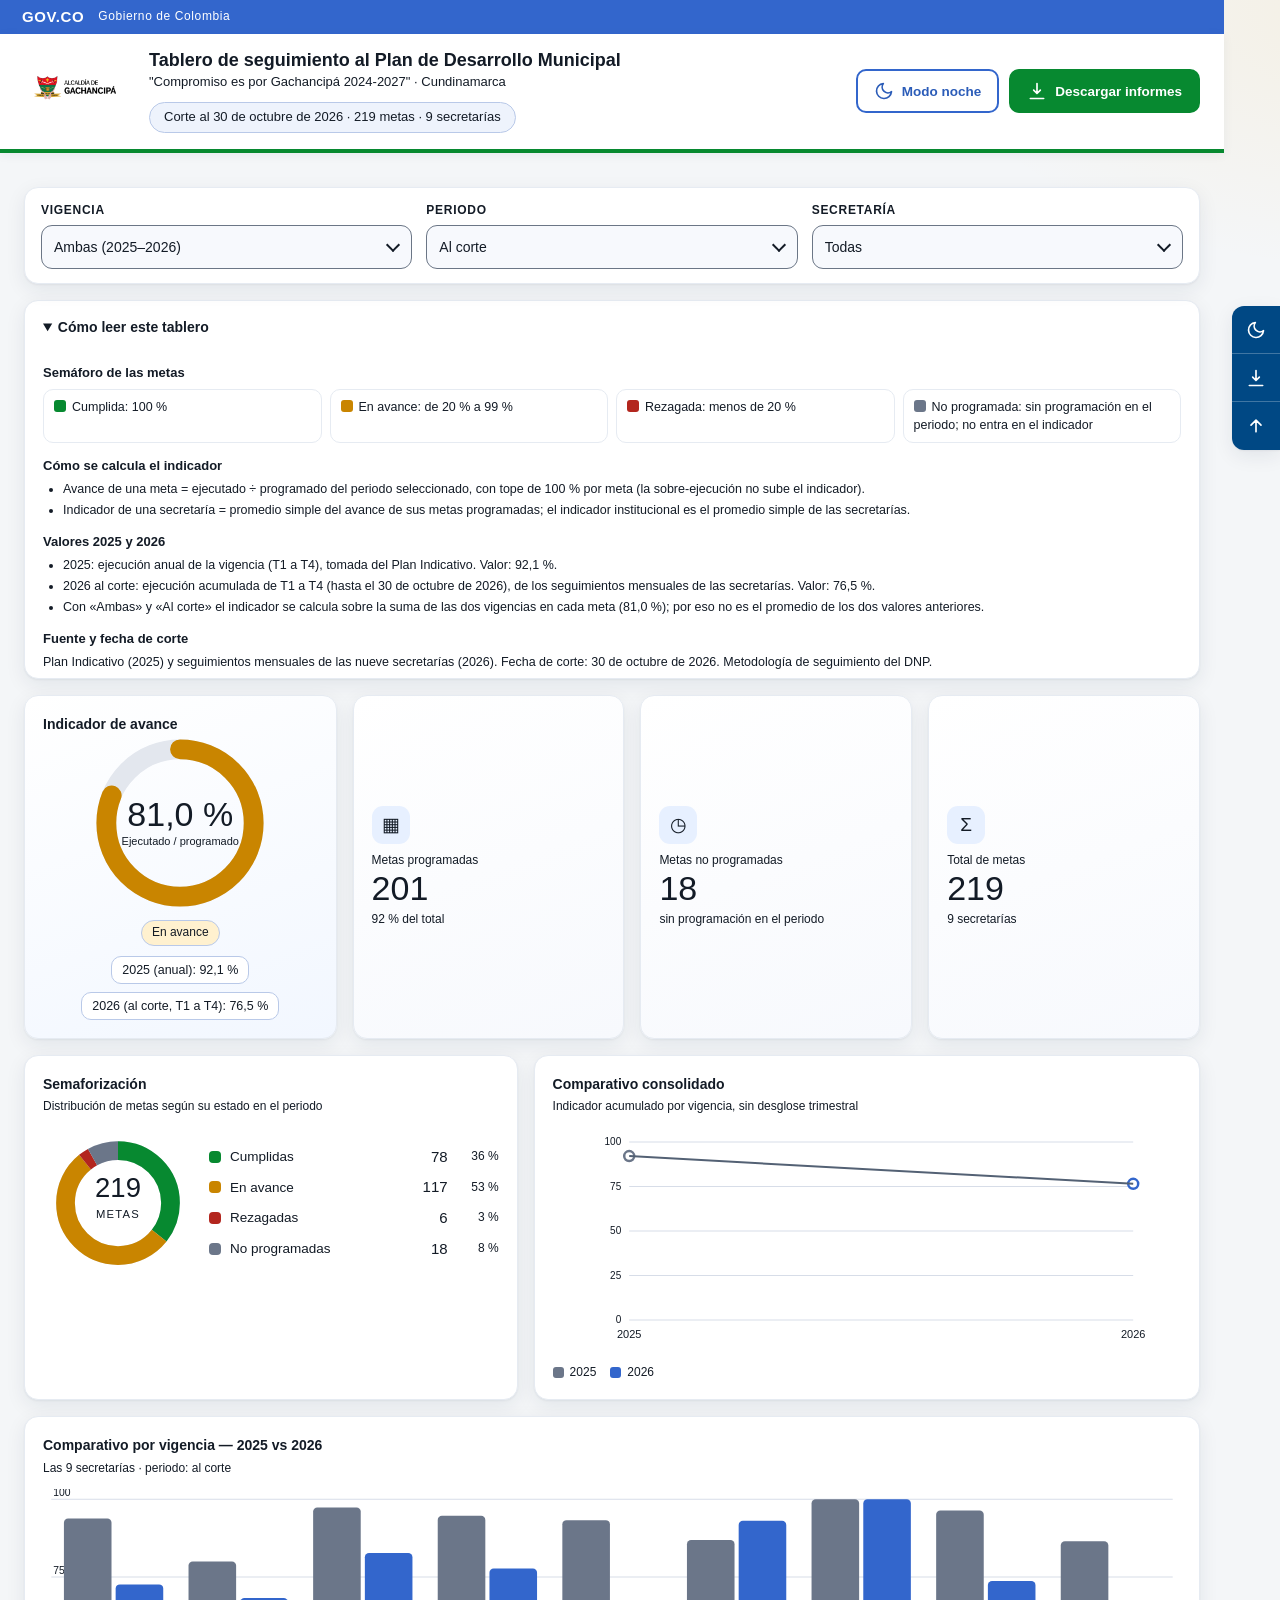
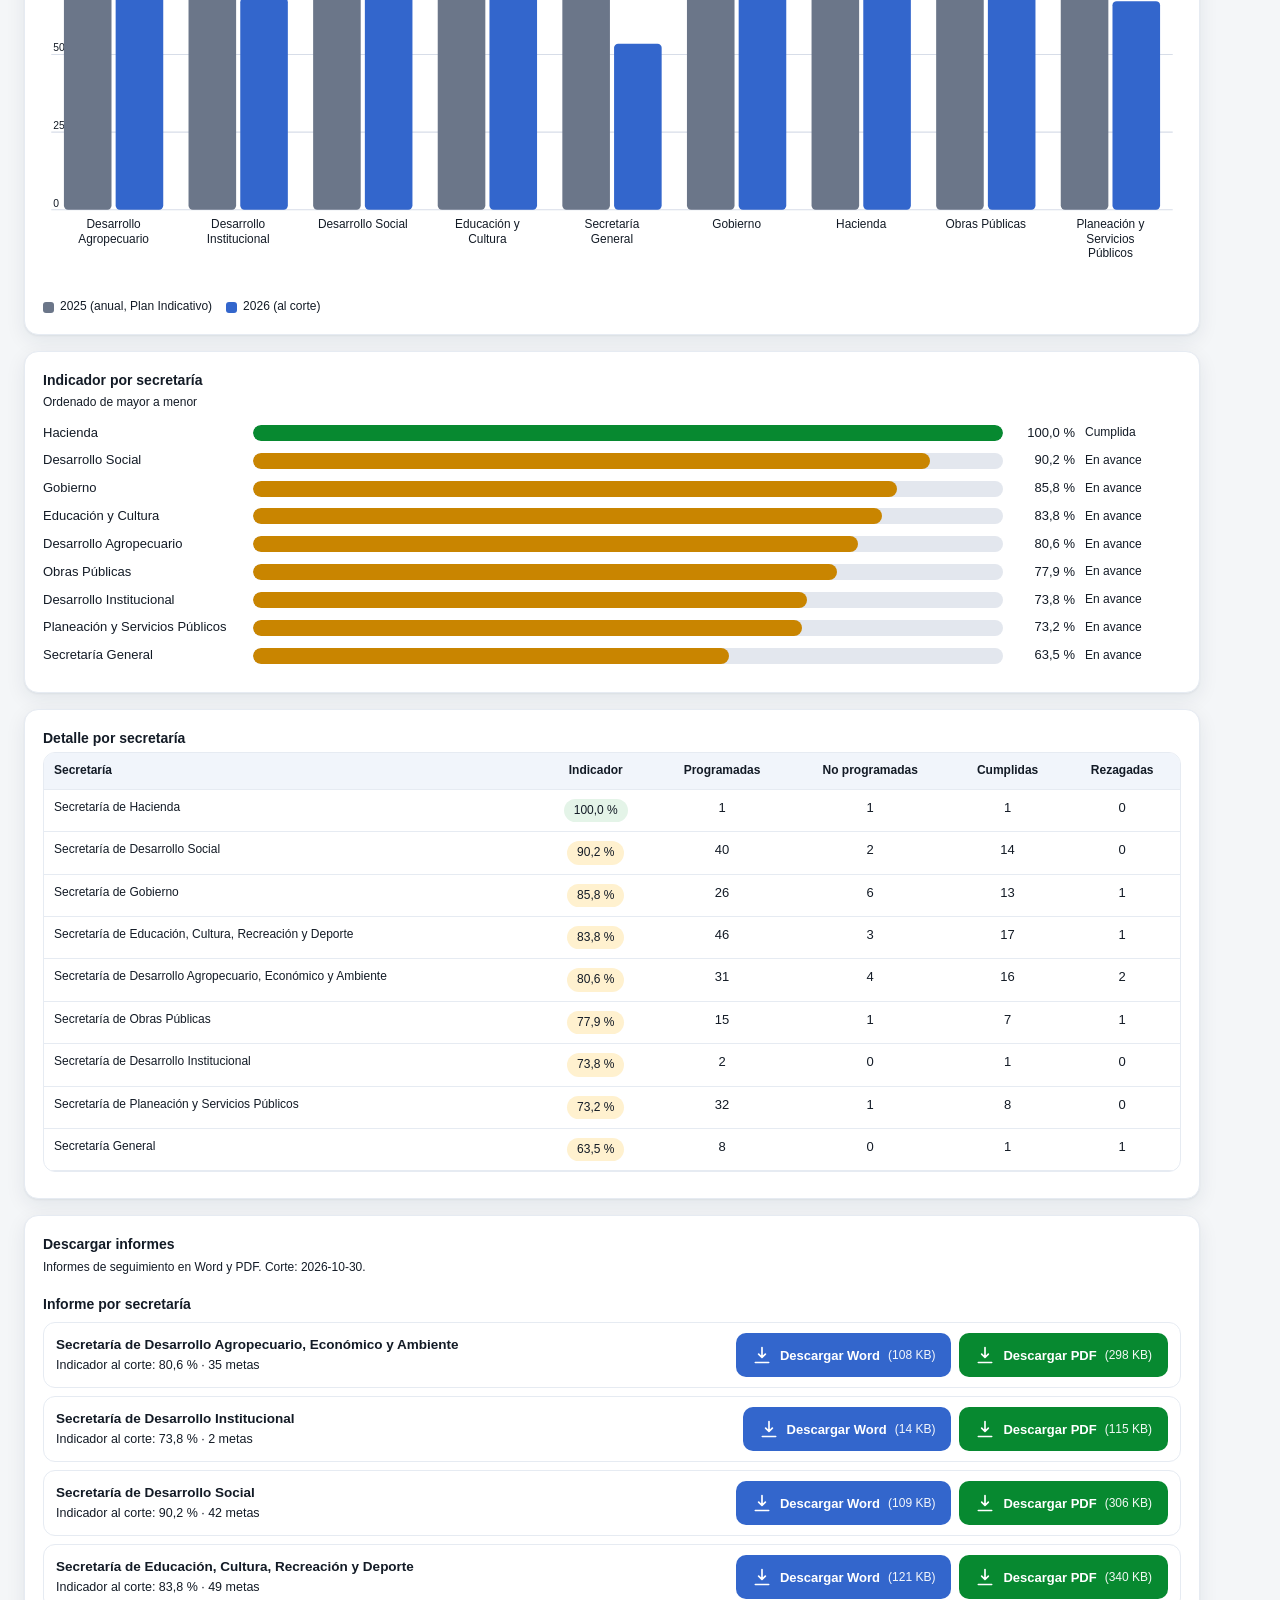
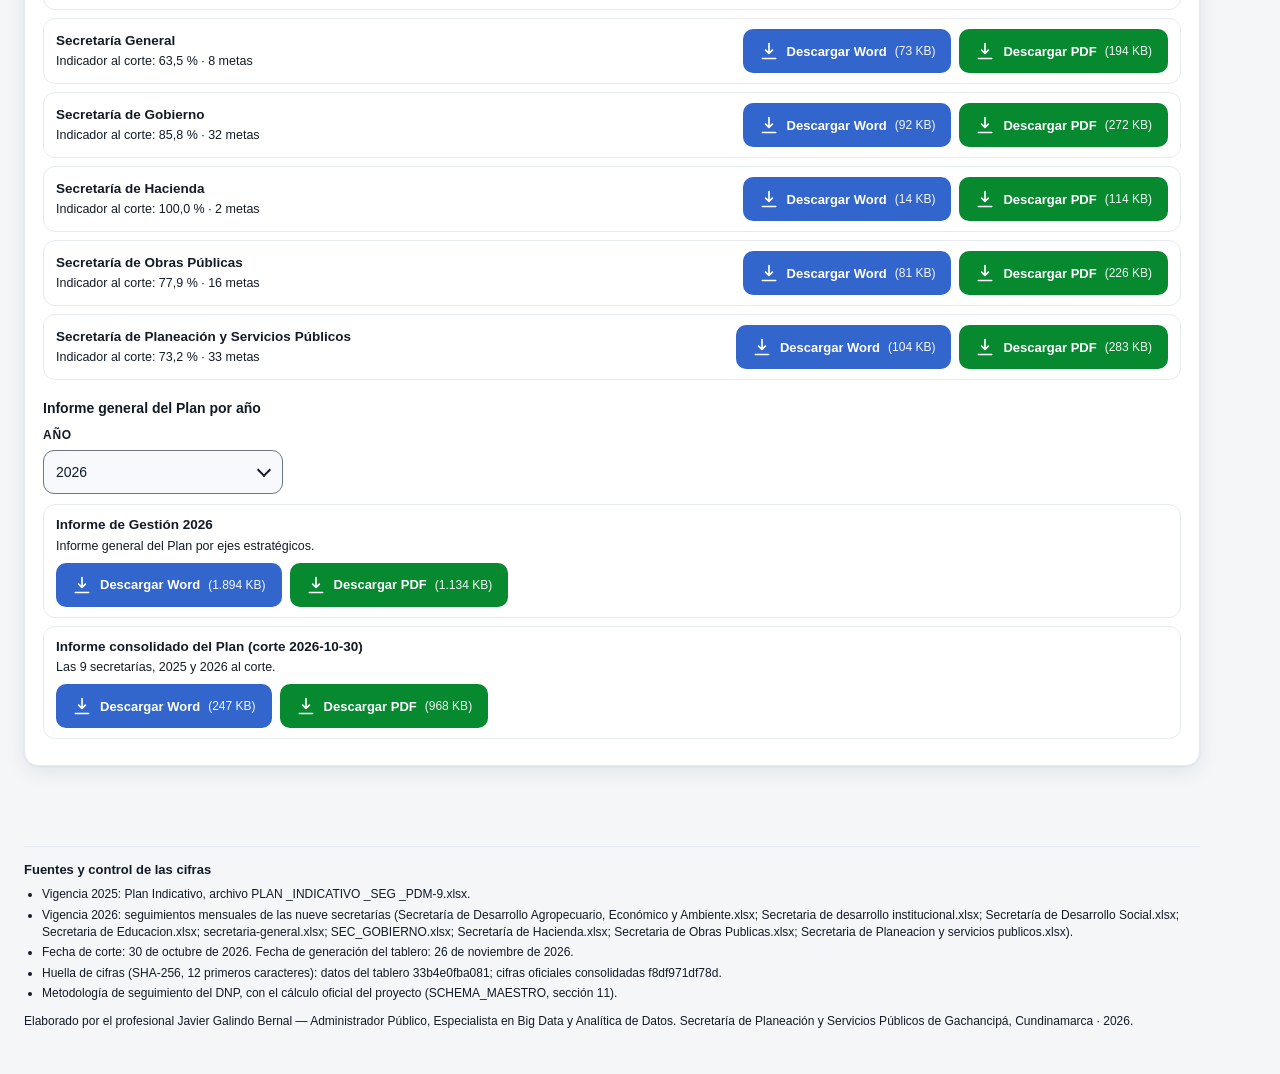
==== commit 4cb5d658: "Meta 114 de Desarrollo Agropecuario rezagada con 0 %: indicador institucional 81,0 %; informes, tabl" ====
--- a/tablero.html
+++ b/tablero.html
@@ -323,17 +323,17 @@
 </main>
 
 <div class="tt" id="tt" aria-hidden="true"></div>
-<footer><div class="ft"><h2 class="ft-t">Fuentes y control de las cifras</h2><ul class="ft-l"><li>Vigencia 2025: Plan Indicativo, archivo PLAN _INDICATIVO _SEG _PDM-9.xlsx.</li><li>Vigencia 2026: seguimientos mensuales de las nueve secretarías (Secretaría de Desarrollo Agropecuario, Económico y Ambiente.xlsx; Secretaria de desarrollo institucional.xlsx; Secretaría de Desarrollo Social.xlsx; Secretaria de Educacion.xlsx; secretaria-general.xlsx; SEC_GOBIERNO.xlsx; Secretaría de Hacienda.xlsx; Secretaria de Obras Publicas.xlsx; Secretaria de Planeacion y servicios publicos.xlsx).</li><li>Fecha de corte: 30 de octubre de 2026. Fecha de generación del tablero: 26 de noviembre de 2026.</li><li>Huella de cifras (SHA-256, 12 primeros caracteres): datos del tablero b4891143c4be; cifras oficiales consolidadas 821608b4a214.</li><li>Metodología de seguimiento del DNP, con el cálculo oficial del proyecto (SCHEMA_MAESTRO, sección 11).</li></ul><p class="credito">Elaborado por el profesional Javier Galindo Bernal — Administrador Público, Especialista en Big Data y Analítica de Datos. Secretaría de Planeación y Servicios Públicos de Gachancipá, Cundinamarca · 2026.</p></div></footer>
+<footer><div class="ft"><h2 class="ft-t">Fuentes y control de las cifras</h2><ul class="ft-l"><li>Vigencia 2025: Plan Indicativo, archivo PLAN _INDICATIVO _SEG _PDM-9.xlsx.</li><li>Vigencia 2026: seguimientos mensuales de las nueve secretarías (Secretaría de Desarrollo Agropecuario, Económico y Ambiente.xlsx; Secretaria de desarrollo institucional.xlsx; Secretaría de Desarrollo Social.xlsx; Secretaria de Educacion.xlsx; secretaria-general.xlsx; SEC_GOBIERNO.xlsx; Secretaría de Hacienda.xlsx; Secretaria de Obras Publicas.xlsx; Secretaria de Planeacion y servicios publicos.xlsx).</li><li>Fecha de corte: 30 de octubre de 2026. Fecha de generación del tablero: 26 de noviembre de 2026.</li><li>Huella de cifras (SHA-256, 12 primeros caracteres): datos del tablero 33b4e0fba081; cifras oficiales consolidadas f8df971df78d.</li><li>Metodología de seguimiento del DNP, con el cálculo oficial del proyecto (SCHEMA_MAESTRO, sección 11).</li></ul><p class="credito">Elaborado por el profesional Javier Galindo Bernal — Administrador Público, Especialista en Big Data y Analítica de Datos. Secretaría de Planeación y Servicios Públicos de Gachancipá, Cundinamarca · 2026.</p></div></footer>
 
 <script>
-const DATA = {"corte": "30 de octubre de 2026", "corte_iso": "2026-10-30", "corte_trim": 4, "mes": "octubre", "trim_ordinal": "cuarto", "vig_actual": 2026, "vig_anterior": 2025, "umbral_rojo": 20.0, "fuente_2025": "PLAN _INDICATIVO _SEG _PDM-9.xlsx", "fuentes_2026": ["Secretaría de Desarrollo Agropecuario, Económico y Ambiente.xlsx", "Secretaria de desarrollo institucional.xlsx", "Secretaría de Desarrollo Social.xlsx", "Secretaria de Educacion.xlsx", "secretaria-general.xlsx", "SEC_GOBIERNO.xlsx", "Secretaría de Hacienda.xlsx", "Secretaria de Obras Publicas.xlsx", "Secretaria de Planeacion y servicios publicos.xlsx"], "generado": "2026-11-26", "huella_datos": "b4891143c4be", "huella_cifras": "821608b4a214", "secretarias": ["Secretaría de Desarrollo Agropecuario, Económico y Ambiente", "Secretaría de Desarrollo Institucional", "Secretaría de Desarrollo Social", "Secretaría de Educación, Cultura, Recreación y Deporte", "Secretaría General", "Secretaría de Gobierno", "Secretaría de Hacienda", "Secretaría de Obras Públicas", "Secretaría de Planeación y Servicios Públicos"], "sec_corto": ["Desarrollo Agropecuario", "Desarrollo Institucional", "Desarrollo Social", "Educación y Cultura", "Secretaría General", "Gobierno", "Hacienda", "Obras Públicas", "Planeación y Servicios Públicos"], "metas": [{"s": 0, "c": "109", "m": "Adquirir mínimo 1 predio de interés hídrico implementando acciones complementarias de ley 99 y Ley 2320 de 2023", "y25": [[0.0, 0.0], [0.0, 0.0], [13.0, 13.0], [12.0, 12.0]], "y26": [[25.0, 25.0], [25.0, 25.0], [25.0, 25.0], [25.0, 25.0]]}, {"s": 0, "c": "110", "m": "Realizar una campaña al año de reforestacion y concervacion con 500 árboles nativos y/o especies arbóreas en zonas de interés hídrico y ambiental.", "y25": [[0.0, 0.0], [0.0, 0.0], [50.0, 50.0], [50.0, 50.0]], "y26": [[25.0, 25.0], [25.0, 25.0], [25.0, 10.0], [25.0, 5.0]]}, {"s": 0, "c": "111", "m": "Ejecutar 5 estrategias de protección de flora y fauna y recursos hídricos", "y25": [[0.0, 0.0], [0.0, 0.0], [45.0, 45.0], [30.0, 30.0]], "y26": [[25.0, 25.0], [25.0, 25.0], [25.0, 10.0], [25.0, 7.0]]}, {"s": 0, "c": "112", "m": "Ejecutar 3 proyectos ambientales en el marco de los PROCEDAS Y PRAES anuales", "y25": [[0.0, 0.0], [0.0, 0.0], [66.0, 66.0], [34.0, 34.0]], "y26": [[25.0, 25.0], [25.0, 25.0], [25.0, 25.0], [25.0, 0.0]]}, {"s": 0, "c": "113", "m": "Crear y poner en funcionamiento un vivero municipal", "y25": [[0.0, 0.0], [0.0, 0.0], [50.0, 50.0], [50.0, 35.0]], "y26": [[25.0, 25.0], [25.0, 25.0], [25.0, 0.0], [25.0, 0.0]]}, {"s": 0, "c": "114", "m": "Promover un proyecto de energías limpias en el municipio", "y25": [[0.0, 0.0], [0.0, 0.0], [25.0, 25.0], [75.0, 30.0]], "y26": [[25.0, 0.0], [25.0, 0.0], [25.0, 0.0], [25.0, 0.0]]}, {"s": 0, "c": "116", "m": "Ejecutar 30% de los programas correspondientes al PGIRS en el cuatrenio", "y25": [[0.0, 0.0], [0.0, 0.0], [50.0, 50.0], [50.0, 50.0]], "y26": [[25.0, 25.0], [25.0, 25.0], [25.0, 25.0], [25.0, 25.0]]}, {"s": 0, "c": "117", "m": "Apoyar la creación y puesta en funcionamiento de una nueva asociación de recuperadores en el municipio de Gachancipá", "y25": [[0.0, 0.0], [0.0, 0.0], [50.0, 50.0], [50.0, 50.0]], "y26": [[25.0, 25.0], [25.0, 25.0], [25.0, 0.0], [25.0, 0.0]]}, {"s": 0, "c": "118", "m": "Crear y poner en funcionamiento un espacio con zonas estructurantes para caninos y felinos", "y25": [[0.0, 0.0], [0.0, 0.0], [50.0, 0.0], [50.0, 0.0]], "y26": [[0.0, 0.0], [0.0, 0.0], [0.0, 0.0], [0.0, 0.0]]}, {"s": 0, "c": "119", "m": "Realizar 4 campañas pedagógicas de tenencia responsable de mascotas en el área rural y/o urbana en el año", "y25": [[0.0, 0.0], [0.0, 0.0], [50.0, 50.0], [50.0, 50.0]], "y26": [[25.0, 25.0], [25.0, 25.0], [25.0, 0.0], [25.0, 0.0]]}, {"s": 0, "c": "120", "m": "Realizar 3 actividades del programa de bienestar animales al año", "y25": [[0.0, 0.0], [0.0, 0.0], [50.0, 50.0], [50.0, 50.0]], "y26": [[25.0, 25.0], [25.0, 25.0], [25.0, 13.0], [25.0, 0.0]]}, {"s": 0, "c": "121", "m": "Atender a 900 animales (Caninos y/o Felinos) con esterilizacion durante el cuatrenio", "y25": [[0.0, 0.0], [0.0, 0.0], [85.0, 40.0], [15.0, 5.0]], "y26": [[25.0, 12.0], [25.0, 12.0], [25.0, 10.0], [25.0, 0.0]]}, {"s": 0, "c": "122", "m": "Atender a 800 animales (Caninos y/o Felinos) con vacunación preventiva de enfermedades zoonóticas durante el cuatrenio", "y25": [[0.0, 0.0], [0.0, 0.0], [38.0, 38.0], [62.0, 62.0]], "y26": [[25.0, 25.0], [25.0, 25.0], [25.0, 25.0], [25.0, 25.0]]}, {"s": 0, "c": "123", "m": "Desarrollar 6 eventos anuales de comercialización de productos en el municipio", "y25": [[0.0, 0.0], [0.0, 0.0], [90.0, 90.0], [10.0, 10.0]], "y26": [[25.0, 25.0], [25.0, 25.0], [25.0, 25.0], [25.0, 25.0]]}, {"s": 0, "c": "125", "m": "Realizar en el año dos Campañas de Gachancipá despierta incentivando el comercio en dos horas más a las establecidas", "y25": [[0.0, 0.0], [0.0, 0.0], [50.0, 50.0], [50.0, 50.0]], "y26": [[0.0, 0.0], [0.0, 0.0], [0.0, 0.0], [100.0, 0.0]]}, {"s": 0, "c": "126", "m": "Ejecutar una estrategia que promueva la mejora en las capacidades de negociación y ventas de los comerciantes del municipio, así como de incentivo y reconocimiento a su labor", "y25": [[0.0, 0.0], [0.0, 0.0], [50.0, 50.0], [50.0, 50.0]], "y26": [[25.0, 25.0], [25.0, 25.0], [25.0, 25.0], [25.0, 25.0]]}, {"s": 0, "c": "127", "m": "Realizar un programa que garanticen el fortalecimiento tecnico y financiero a los emprendedores del municipio con el fin de ser mas competitivos", "y25": [[0.0, 0.0], [0.0, 0.0], [50.0, 50.0], [50.0, 50.0]], "y26": [[25.0, 25.0], [25.0, 25.0], [25.0, 25.0], [25.0, 25.0]]}, {"s": 0, "c": "128", "m": "Actualizar el acuerdo 008 de 2020", "y25": [[0.0, 0.0], [0.0, 0.0], [0.0, 0.0], [0.0, 0.0]], "y26": [[0.0, 0.0], [0.0, 0.0], [0.0, 0.0], [0.0, 0.0]]}, {"s": 0, "c": "129", "m": "Ejecutar el 30% de las actividades inmersas en el Plan Decenal de Turismo", "y25": [[0.0, 0.0], [0.0, 0.0], [50.0, 50.0], [50.0, 50.0]], "y26": [[25.0, 25.0], [25.0, 25.0], [25.0, 25.0], [25.0, 25.0]]}, {"s": 0, "c": "130", "m": "Elaborar los estudios para la construcción del proyecto del cable aéreo", "y25": [[0.0, 0.0], [0.0, 0.0], [0.0, 0.0], [0.0, 0.0]], "y26": [[0.0, 0.0], [0.0, 0.0], [0.0, 0.0], [0.0, 0.0]]}, {"s": 0, "c": "176", "m": "Asistir técnica, operativa y financieramente la activación del sector agropecuario en 20 fanegadas anuales", "y25": [[0.0, 0.0], [0.0, 0.0], [75.0, 75.0], [25.0, 25.0]], "y26": [[25.0, 25.0], [25.0, 25.0], [25.0, 25.0], [25.0, 25.0]]}, {"s": 0, "c": "177", "m": "Crear 1 asociación de campesinos o comerciantes en el municipio", "y25": [[0.0, 0.0], [0.0, 0.0], [50.0, 50.0], [50.0, 50.0]], "y26": [[25.0, 25.0], [25.0, 25.0], [25.0, 25.0], [25.0, 25.0]]}, {"s": 0, "c": "178", "m": "Generar un programa anual para fortalecer tecnica, operativa y financiara; las asociaciones de campesinos o comerciantes del municipio", "y25": [[0.0, 0.0], [0.0, 0.0], [50.0, 50.0], [50.0, 50.0]], "y26": [[0.0, 0.0], [0.0, 0.0], [0.0, 0.0], [100.0, 0.0]]}, {"s": 0, "c": "179", "m": "Presentar 2 proyectos productivos agropecuarios al año a los entes gubernamentales y nacionales que incentiven la producción agropecuaria del municipio.", "y25": [[0.0, 0.0], [0.0, 0.0], [50.0, 50.0], [50.0, 50.0]], "y26": [[25.0, 25.0], [25.0, 25.0], [25.0, 25.0], [25.0, 25.0]]}, {"s": 0, "c": "180", "m": "Participar en dos espacios que faciliten la comercialización de productos Gachancipeños en grandes superfices y/o escenearios de comercialización regional o nacional en el año", "y25": [[0.0, 0.0], [0.0, 0.0], [50.0, 50.0], [50.0, 50.0]], "y26": [[25.0, 25.0], [25.0, 25.0], [25.0, 25.0], [25.0, 25.0]]}, {"s": 0, "c": "181", "m": "Realizar los estudios y diseños para la construcción de una planta de beneficio animal y/o planta de desposte bovinos, porcinos y ovinocaprinos.", "y25": [[0.0, 0.0], [0.0, 0.0], [0.0, 0.0], [0.0, 0.0]], "y26": [[0.0, 0.0], [0.0, 0.0], [0.0, 0.0], [0.0, 0.0]]}, {"s": 0, "c": "182", "m": "Beneficiar 21 campesinos anuales a través del programa de Buenas Prácticas Agrícolas-BPA", "y25": [[0.0, 0.0], [0.0, 0.0], [50.0, 50.0], [50.0, 50.0]], "y26": [[25.0, 25.0], [25.0, 25.0], [25.0, 0.0], [25.0, 0.0]]}, {"s": 0, "c": "183", "m": "Beneficiar 21 campesinos anuales a través del programa de Buenas Prácticas Pecuaria -BPP", "y25": [[0.0, 0.0], [0.0, 0.0], [50.0, 50.0], [50.0, 50.0]], "y26": [[25.0, 25.0], [25.0, 25.0], [25.0, 25.0], [25.0, 25.0]]}, {"s": 0, "c": "184", "m": "Celebrar dos convenios con instituciones de educación superior de trayectoria departamental y/o nacional para el apoyo al sector agropecuario al año", "y25": [[0.0, 0.0], [0.0, 0.0], [50.0, 50.0], [50.0, 50.0]], "y26": [[25.0, 0.0], [25.0, 0.0], [25.0, 0.0], [25.0, 0.0]]}, {"s": 0, "c": "185", "m": "Realizar una capacitacion anual dirigida a los campesinos del municipio para el manejo adecuado de la tierra", "y25": [[0.0, 0.0], [0.0, 0.0], [50.0, 50.0], [50.0, 35.0]], "y26": [[0.0, 0.0], [0.0, 0.0], [0.0, 0.0], [0.0, 0.0]]}, {"s": 0, "c": "186", "m": "Realizar 3 acciones estratégicas que busque la apertura de una sucursal bancaria o programas y beneficios de dicha entidad", "y25": [[0.0, 0.0], [0.0, 0.0], [50.0, 50.0], [50.0, 50.0]], "y26": [[25.0, 25.0], [25.0, 25.0], [25.0, 25.0], [25.0, 25.0]]}, {"s": 0, "c": "187", "m": "Desarrollar un programa de cultura equina, y una feria de especies mayores y menores en el marco de la semana internacional de la cultura en el municipio.", "y25": [[0.0, 0.0], [0.0, 0.0], [50.0, 50.0], [50.0, 50.0]], "y26": [[0.0, 0.0], [0.0, 0.0], [0.0, 0.0], [100.0, 100.0]]}, {"s": 0, "c": "188", "m": "Garantizar el funcionamiento del albergue de fauna temporal durante el cuatrienio", "y25": [[0.0, 0.0], [0.0, 0.0], [0.0, 0.0], [0.0, 0.0]], "y26": [[0.0, 0.0], [0.0, 0.0], [0.0, 0.0], [0.0, 0.0]]}, {"s": 0, "c": "210", "m": "Ejecutar una estrategia que permita la implementación y seguimiento al cumplimiento de las Órdenes de Sentencia de Río Bogotá", "y25": [[0.0, 0.0], [0.0, 0.0], [50.0, 50.0], [50.0, 50.0]], "y26": [[25.0, 25.0], [25.0, 25.0], [25.0, 25.0], [25.0, 25.0]]}, {"s": 0, "c": "211", "m": "Crear un programa dirigido para el cumplimiento de los Planes de Ordenamiento de Manejo de Cuencas Hidrográficas (POMCAS) en el municipio", "y25": [[0.0, 0.0], [0.0, 0.0], [50.0, 50.0], [50.0, 50.0]], "y26": [[25.0, 25.0], [25.0, 25.0], [25.0, 25.0], [25.0, 25.0]]}, {"s": 1, "c": "198", "m": "Incrementar en 20 puntos el Índice de Gestión y Desempeño Institucional (MIPG)", "y25": [[0.0, 0.0], [0.0, 0.0], [50.0, 35.0], [50.0, 25.0]], "y26": [[25.0, 25.0], [25.0, 15.0], [25.0, 0.0], [35.0, 0.0]]}, {"s": 1, "c": "199", "m": "Crear la politica de seguridad y privacidad de la informacion en el municipio (Tecnologia de la informacion y las comunicaciones)", "y25": [[0.0, 0.0], [0.0, 0.0], [50.0, 50.0], [50.0, 50.0]], "y26": [[25.0, 25.0], [25.0, 25.0], [25.0, 25.0], [35.0, 35.0]]}, {"s": 2, "c": "31", "m": "Mantener al 100% la cobertura con régimen subsidiado de la población en Sisben A, B Y C", "y25": [[0.0, 0.0], [0.0, 0.0], [50.0, 50.0], [50.0, 50.0]], "y26": [[25.0, 25.0], [25.0, 25.0], [25.0, 25.0], [25.0, 10.0]]}, {"s": 2, "c": "32", "m": "Implementar al 97% el Plan territorial de Salud, incorporando las politicas sectoriales", "y25": [[0.0, 0.0], [0.0, 0.0], [50.0, 50.0], [50.0, 50.0]], "y26": [[25.0, 25.0], [25.0, 25.0], [25.0, 15.0], [25.0, 5.0]]}, {"s": 2, "c": "33", "m": "Atender mínimo 2000 personas a través de los planes operativos en salud dirigidos a una atención de calidad a la comunidad", "y25": [[0.0, 0.0], [0.0, 0.0], [50.0, 50.0], [50.0, 50.0]], "y26": [[25.0, 25.0], [25.0, 25.0], [25.0, 25.0], [25.0, 25.0]]}, {"s": 2, "c": "34", "m": "Ejecutar un plan de mejoramiento en la prestación del servicio en salud y atención a la comunidad de Gachancipá", "y25": [[0.0, 0.0], [0.0, 0.0], [50.0, 50.0], [50.0, 50.0]], "y26": [[25.0, 25.0], [25.0, 25.0], [25.0, 15.0], [25.0, 15.0]]}, {"s": 2, "c": "36", "m": "Atender al 100% de los nacidos vivos durante los tres primeros meses, para fortalecer la estrategia de lactancia materna en el municipio.", "y25": [[0.0, 0.0], [0.0, 0.0], [50.0, 50.0], [50.0, 50.0]], "y26": [[25.0, 25.0], [25.0, 25.0], [25.0, 25.0], [25.0, 10.0]]}, {"s": 2, "c": "37", "m": "Establecer un programa anual de salud sexual y reproductiva en el municipio durante el cuatrenio", "y25": [[0.0, 0.0], [0.0, 0.0], [50.0, 50.0], [50.0, 50.0]], "y26": [[25.0, 25.0], [25.0, 25.0], [25.0, 25.0], [25.0, 5.0]]}, {"s": 2, "c": "38", "m": "Mantener en 0 la tasa de mortalidad materna en el municipio", "y25": [[0.0, 0.0], [0.0, 0.0], [50.0, 50.0], [50.0, 50.0]], "y26": [[25.0, 25.0], [25.0, 25.0], [25.0, 25.0], [25.0, 25.0]]}, {"s": 2, "c": "39", "m": "Establecer un programa para el mejoramiento de la salud mental en el municipio.", "y25": [[0.0, 0.0], [0.0, 0.0], [50.0, 50.0], [50.0, 50.0]], "y26": [[25.0, 25.0], [25.0, 25.0], [25.0, 25.0], [25.0, 15.0]]}, {"s": 2, "c": "40", "m": "Adquirir y/o dotar un vehículo que permita el transporte a las personas de escasos recursos que necesitan apoyo médico", "y25": [[0.0, 0.0], [0.0, 0.0], [0.0, 0.0], [0.0, 0.0]], "y26": [[0.0, 0.0], [0.0, 0.0], [0.0, 0.0], [0.0, 0.0]]}, {"s": 2, "c": "41", "m": "Alcanzar coberturas del 97% del programa ampliado de inmunización anual", "y25": [[0.0, 0.0], [0.0, 0.0], [0.5, 0.5], [50.0, 50.0]], "y26": [[25.0, 25.0], [25.0, 25.0], [25.0, 25.0], [25.0, 20.0]]}, {"s": 2, "c": "42", "m": "Implementar 4 acciones desde modelo de ciudades entornos y ruralidades saludables y sostenibles (CERSS), en el municipio de Gachancipa.", "y25": [[0.0, 0.0], [0.0, 0.0], [50.0, 50.0], [50.0, 50.0]], "y26": [[25.0, 25.0], [25.0, 25.0], [25.0, 25.0], [25.0, 15.0]]}, {"s": 2, "c": "43", "m": "Realizar 450 visitas de seguimiento y sensibilización sobre trabajo formal a trabajadores informales", "y25": [[0.0, 0.0], [0.0, 0.0], [50.0, 50.0], [50.0, 50.0]], "y26": [[25.0, 25.0], [25.0, 25.0], [25.0, 25.0], [25.0, 17.0]]}, {"s": 2, "c": "44", "m": "Implementar un programa de seguimiento a los vendedores ambulantes en estado de informalidad para el cumplimiento de los estandares minimos de seguridad en salud publica", "y25": [[0.0, 0.0], [0.0, 0.0], [50.0, 50.0], [50.0, 50.0]], "y26": [[25.0, 25.0], [25.0, 25.0], [25.0, 25.0], [25.0, 10.0]]}, {"s": 2, "c": "45", "m": "Garantizar la seguridad alimentaria en 2000 raciones (Comedor) para adultos mayores en estado de abandono por año", "y25": [[0.0, 0.0], [0.0, 0.0], [50.0, 50.0], [50.0, 50.0]], "y26": [[25.0, 25.0], [25.0, 25.0], [25.0, 25.0], [25.0, 25.0]]}, {"s": 2, "c": "46", "m": "Garantizar la entrega de 1800 apoyos nutricionales para el adulto mayor por año.", "y25": [[0.0, 0.0], [0.0, 0.0], [50.0, 50.0], [50.0, 25.0]], "y26": [[25.0, 25.0], [25.0, 25.0], [25.0, 10.0], [25.0, 0.0]]}, {"s": 2, "c": "47", "m": "Crear la escuela de responsabilidad con el adulto mayor, brindando apoyo a los adultos mayores vulnerables.", "y25": [[0.0, 0.0], [0.0, 0.0], [50.0, 50.0], [50.0, 50.0]], "y26": [[25.0, 25.0], [25.0, 25.0], [25.0, 10.0], [25.0, 5.0]]}, {"s": 2, "c": "48", "m": "Diseñar y formular la política pública de envejecimiento y vejez en el municipio", "y25": [[0.0, 0.0], [0.0, 0.0], [0.0, 0.0], [0.0, 0.0]], "y26": [[0.0, 0.0], [0.0, 0.0], [0.0, 0.0], [0.0, 0.0]]}, {"s": 2, "c": "49", "m": "Realizar 3 procesos de dotación al Centro Día con elementos para el desarrollo de proyectos productivos, actividades lúdico recreativas y material terapéutico", "y25": [[0.0, 0.0], [0.0, 0.0], [50.0, 50.0], [50.0, 50.0]], "y26": [[25.0, 25.0], [25.0, 25.0], [0.0, 0.0], [0.0, 0.0]]}, {"s": 2, "c": "50", "m": "Garantizar a mínimo 400 adultos mayores la atención integral a través de los servicios del Centro Día del Municipio", "y25": [[0.0, 0.0], [0.0, 0.0], [50.0, 50.0], [50.0, 50.0]], "y26": [[25.0, 25.0], [25.0, 25.0], [25.0, 15.0], [25.0, 5.0]]}, {"s": 2, "c": "51", "m": "Beneficiar minimo a 400 adultos mayores con la entrega de una sudadera en el cuatrenio del programa Centro Día del Municipio", "y25": [[0.0, 0.0], [0.0, 0.0], [50.0, 50.0], [50.0, 50.0]], "y26": [[25.0, 25.0], [25.0, 25.0], [25.0, 25.0], [25.0, 25.0]]}, {"s": 2, "c": "52", "m": "Garantizar una salida ludico recreativa anual a los usuarios que cumplan con los requisitos del programa Centro Dia del Municipio", "y25": [[0.0, 0.0], [0.0, 0.0], [50.0, 50.0], [50.0, 50.0]], "y26": [[0.0, 0.0], [0.0, 0.0], [50.0, 50.0], [50.0, 50.0]]}, {"s": 2, "c": "53", "m": "Crear un programa en el cuatrenio de apoyo, psicológico y ocupacional para los adultos mayores del municipio", "y25": [[0.0, 0.0], [0.0, 0.0], [50.0, 50.0], [50.0, 50.0]], "y26": [[25.0, 25.0], [25.0, 25.0], [25.0, 0.0], [25.0, 10.0]]}, {"s": 2, "c": "54", "m": "Implementar al 100% el programa en el cuatrenio de apoyo, psicológico y ocupacional para los adultos mayores del municipio", "y25": [[0.0, 0.0], [0.0, 0.0], [50.0, 50.0], [50.0, 50.0]], "y26": [[25.0, 25.0], [25.0, 25.0], [25.0, 10.0], [25.0, 5.0]]}, {"s": 2, "c": "55", "m": "Ejecutar el 35% en el cuatrenio la política pública de mujer y equidad de género", "y25": [[0.0, 0.0], [0.0, 0.0], [50.0, 50.0], [50.0, 10.0]], "y26": [[25.0, 25.0], [25.0, 25.0], [25.0, 15.0], [25.0, 5.0]]}, {"s": 2, "c": "56", "m": "Celebrar el día de la diversidad sexual y de género una vez por año", "y25": [[0.0, 0.0], [0.0, 0.0], [50.0, 50.0], [50.0, 50.0]], "y26": [[0.0, 0.0], [0.0, 0.0], [100.0, 100.0], [0.0, 0.0]]}, {"s": 2, "c": "57", "m": "Atender a 2368 mujeres a través de los servicios ofertados en la Casa de la Mujer durante el cuatrenio", "y25": [[0.0, 0.0], [0.0, 0.0], [50.0, 50.0], [50.0, 30.0]], "y26": [[25.0, 25.0], [25.0, 25.0], [25.0, 10.0], [25.0, 5.0]]}, {"s": 2, "c": "58", "m": "Ejecutar 4 procesos en el cuatrenio que garanticen el adecuado funcionamiento y desarrollo del Consejo Consultivo de Mujeres CCM", "y25": [[0.0, 0.0], [0.0, 0.0], [50.0, 50.0], [50.0, 50.0]], "y26": [[25.0, 25.0], [25.0, 25.0], [25.0, 25.0], [25.0, 0.0]]}, {"s": 2, "c": "60", "m": "Beneficiar mínimo a 1500 mujeres rurales del municipio con la celebración del día de la mujer rural en el cuatrenio", "y25": [[0.0, 0.0], [0.0, 0.0], [50.0, 50.0], [50.0, 50.0]], "y26": [[0.0, 0.0], [100.0, 100.0], [0.0, 0.0], [0.0, 0.0]]}, {"s": 2, "c": "62", "m": "Garantizar al 100% el funcionamiento de los CDI o los HCB y medio educativo familiar", "y25": [[0.0, 0.0], [0.0, 0.0], [50.0, 50.0], [50.0, 50.0]], "y26": [[25.0, 25.0], [25.0, 25.0], [25.0, 10.0], [25.0, 5.0]]}, {"s": 2, "c": "63", "m": "Garantizar los espacios físicos durante el cuatrenio, para la atención de la población NNA a través de los servicios de ludoteca y centro de lectura buscando el aprovechamiento del tiempo libre", "y25": [[0.0, 0.0], [0.0, 0.0], [50.0, 50.0], [50.0, 50.0]], "y26": [[25.0, 25.0], [25.0, 25.0], [25.0, 10.0], [25.0, 5.0]]}, {"s": 2, "c": "65", "m": "Beneficiar anualmente a 600 jóvenes con el fortalecimiento de los programas y servicios prestados en la casa de la juventud", "y25": [[0.0, 0.0], [0.0, 0.0], [50.0, 50.0], [50.0, 50.0]], "y26": [[25.0, 25.0], [25.0, 25.0], [25.0, 10.0], [25.0, 5.0]]}, {"s": 2, "c": "66", "m": "Desarrollar anualmente la conmemoracion de la semana de la Juventud", "y25": [[0.0, 0.0], [0.0, 0.0], [50.0, 50.0], [50.0, 50.0]], "y26": [[0.0, 0.0], [0.0, 0.0], [100.0, 100.0], [0.0, 0.0]]}, {"s": 2, "c": "67", "m": "Ejecutar el programa durante el cuatrenio, de atención a adolescentes que se encuentran inmersos en el consumo de sustancias psicoactivas", "y25": [[0.0, 0.0], [0.0, 0.0], [50.0, 50.0], [50.0, 50.0]], "y26": [[25.0, 25.0], [25.0, 25.0], [25.0, 10.0], [25.0, 5.0]]}, {"s": 2, "c": "69", "m": "Beneficiar durante el cuatrenio a 200 niñas adolescentes con acciones de proyecto de vida, autocuidado, manejo de emociones, prevención de violencia y celebración de sus 15 años", "y25": [[0.0, 0.0], [0.0, 0.0], [50.0, 50.0], [50.0, 30.0]], "y26": [[0.0, 0.0], [0.0, 0.0], [100.0, 65.0], [0.0, 0.0]]}, {"s": 2, "c": "70", "m": "Atender al año el 85% de las Personas con Discapacidad y/o necesidades educativas especiales mediante el programa de discapacidad", "y25": [[0.0, 0.0], [0.0, 0.0], [50.0, 50.0], [50.0, 50.0]], "y26": [[25.0, 25.0], [25.0, 25.0], [25.0, 25.0], [25.0, 25.0]]}, {"s": 2, "c": "71", "m": "Garantizar la entrega de 600 apoyos nutricionales para las personas con discapacidad por año.", "y25": [[0.0, 0.0], [0.0, 0.0], [50.0, 50.0], [50.0, 50.0]], "y26": [[25.0, 25.0], [25.0, 25.0], [25.0, 25.0], [25.0, 25.0]]}, {"s": 2, "c": "72", "m": "Beneficiar minimo a 20 personas con discapacidad con la entrega de una sudadera en el cuatrenio del programa somos capaces", "y25": [[0.0, 0.0], [0.0, 0.0], [50.0, 50.0], [50.0, 50.0]], "y26": [[25.0, 25.0], [25.0, 25.0], [25.0, 25.0], [25.0, 25.0]]}, {"s": 2, "c": "73", "m": "Garantizar una salida ludico recreativa en el marco de la celebracion del dia blanco a los usuarios que cumplan con los requisitos del programa de discapacidad anualmente", "y25": [[0.0, 0.0], [0.0, 0.0], [50.0, 50.0], [50.0, 50.0]], "y26": [[0.0, 0.0], [0.0, 0.0], [0.0, 100.0], [0.0, 0.0]]}, {"s": 2, "c": "75", "m": "Realizar 3 procesos de dotación al Centro de Vida Sensorial con elementos para el desarrollo de proyectos productivos, actividades lúdico recreativas y material terapéutico", "y25": [[0.0, 0.0], [0.0, 0.0], [50.0, 50.0], [50.0, 50.0]], "y26": [[25.0, 25.0], [25.0, 15.0], [25.0, 13.0], [25.0, 5.0]]}, {"s": 2, "c": "76", "m": "Caracterizar anualmente al 100% de los cuidadores según Ley 2297 de 2023 y la Res. 2646 del 2024, mediante acciones de formación y capacitación", "y25": [[0.0, 0.0], [0.0, 0.0], [50.0, 50.0], [50.0, 50.0]], "y26": [[25.0, 25.0], [25.0, 25.0], [25.0, 25.0], [25.0, 0.0]]}, {"s": 2, "c": "77", "m": "Desarrollar 2 estrategias para la atencion de los cuidadores caracterizados según Ley 2297 de 2023 y la resolucion 2646 del 2024 en el año", "y25": [[0.0, 0.0], [0.0, 0.0], [50.0, 50.0], [50.0, 50.0]], "y26": [[25.0, 25.0], [25.0, 25.0], [25.0, 25.0], [25.0, 25.0]]}, {"s": 2, "c": "78", "m": "Contratar anualmente a un equipo profesional para la atención de las personas con discapacidad.", "y25": [[0.0, 0.0], [0.0, 0.0], [50.0, 50.0], [50.0, 50.0]], "y26": [[25.0, 25.0], [25.0, 25.0], [25.0, 25.0], [25.0, 10.0]]}, {"s": 3, "c": "14", "m": "Realizar 4 cuatro procesos de acompañamiento y asistencia técnica a la IED en la ejecución de los recursos SGP calidad y gratuidad educativa", "y25": [[0.0, 0.0], [0.0, 0.0], [50.0, 50.0], [50.0, 50.0]], "y26": [[25.0, 25.0], [25.0, 25.0], [25.0, 10.0], [25.0, 10.0]]}, {"s": 3, "c": "15", "m": "Ejecutar cuatro (04) procesos de mantenimiento y/o mejoramiento a las sedes educativas de la IED Carlos Garavito Acosta", "y25": [[0.0, 0.0], [0.0, 0.0], [50.0, 50.0], [50.0, 50.0]], "y26": [[25.0, 25.0], [25.0, 25.0], [25.0, 10.0], [25.0, 5.0]]}, {"s": 3, "c": "16", "m": "Realizar TRES (03) procesos de dotación de mobiliario, elementos tecnológicos y/o material pedagógico para la IED Presbítero Carlos Garavito Acosta", "y25": [[0.0, 0.0], [0.0, 0.0], [50.0, 50.0], [50.0, 50.0]], "y26": [[25.0, 20.0], [25.0, 20.0], [25.0, 15.0], [25.0, 0.0]]}, {"s": 3, "c": "17", "m": "Realizar los estudios y diseños que permitan a mediano plazo construcción de una nueva sede educativa", "y25": [[0.0, 0.0], [0.0, 0.0], [0.0, 0.0], [0.0, 0.0]], "y26": [[25.0, 25.0], [25.0, 25.0], [25.0, 10.0], [25.0, 0.0]]}, {"s": 3, "c": "18", "m": "Beneficiar mínimo a 490 estudiantes en el año con el servicio de transporte escolar", "y25": [[0.0, 0.0], [0.0, 0.0], [50.0, 50.0], [50.0, 50.0]], "y26": [[100.0, 100.0], [0.0, 0.0], [0.0, 0.0], [0.0, 0.0]]}, {"s": 3, "c": "19", "m": "Beneficiar al 100% de los estudiantes de la IED a través del PAE al año", "y25": [[0.0, 0.0], [0.0, 0.0], [50.0, 50.0], [50.0, 50.0]], "y26": [[100.0, 100.0], [0.0, 0.0], [0.0, 0.0], [0.0, 0.0]]}, {"s": 3, "c": "20", "m": "Realizar cuatro (04) procesos de entrega de Kits escolares para las instituciones educativas publicas del municipio", "y25": [[0.0, 0.0], [0.0, 0.0], [50.0, 50.0], [50.0, 50.0]], "y26": [[100.0, 100.0], [0.0, 0.0], [0.0, 0.0], [0.0, 0.0]]}, {"s": 3, "c": "21", "m": "Crear e implementar una estrategia dirigida al uso y apropiación de las TIC, por año", "y25": [[0.0, 0.0], [0.0, 0.0], [50.0, 50.0], [50.0, 50.0]], "y26": [[25.0, 25.0], [25.0, 20.0], [25.0, 15.0], [25.0, 20.0]]}, {"s": 3, "c": "22", "m": "Beneficiar a 1132 NNAJ a través del fortalecimiento de una segunda lengua", "y25": [[0.0, 0.0], [0.0, 0.0], [50.0, 50.0], [50.0, 50.0]], "y26": [[25.0, 25.0], [25.0, 20.0], [25.0, 0.0], [25.0, 0.0]]}, {"s": 3, "c": "23", "m": "Desarrollar una estrategia de Escuela de Padres para el fortalecimiento de la corresponsabilidad parental en la formación de NNAJ del municipio", "y25": [[0.0, 0.0], [0.0, 0.0], [50.0, 50.0], [50.0, 50.0]], "y26": [[25.0, 25.0], [25.0, 25.0], [25.0, 25.0], [25.0, 0.0]]}, {"s": 3, "c": "24", "m": "Beneficiar al 100% de los estudiantes de grado 11 de la IED publicas a través de la preparación para la presentación de las pruebas Saber", "y25": [[0.0, 0.0], [0.0, 0.0], [50.0, 50.0], [50.0, 50.0]], "y26": [[33.0, 33.0], [33.0, 33.0], [33.0, 34.0], [0.0, 0.0]]}, {"s": 3, "c": "25", "m": "Implementar dos mecanismos de fortalecimiento y reconocimiento a la labor docente (Foro educativo y día del maestro)", "y25": [[0.0, 0.0], [0.0, 0.0], [50.0, 50.0], [50.0, 50.0]], "y26": [[0.0, 0.0], [100.0, 100.0], [0.0, 0.0], [0.0, 0.0]]}, {"s": 3, "c": "26", "m": "Beneficiar a 20 estudiantes en el cuatrenio del grado once de la institución educativa pública del municipio, que tengan excelencia académica", "y25": [[0.0, 0.0], [0.0, 0.0], [50.0, 50.0], [50.0, 50.0]], "y26": [[0.0, 0.0], [0.0, 0.0], [0.0, 100.0], [0.0, 0.0]]}, {"s": 3, "c": "27", "m": "Ejecutar como minimo los 200 SMMLV establecidos en el acuerdo municipal N° 007 del 2020, al año, que beneficien a los estudiantes que hacen parte del fondo de educacion superior - FES", "y25": [[0.0, 0.0], [0.0, 0.0], [50.0, 50.0], [50.0, 49.0]], "y26": [[25.0, 25.0], [25.0, 25.0], [25.0, 5.0], [25.0, 0.0]]}, {"s": 3, "c": "28", "m": "Garantizar el funcionamiento y operación de la instalación para el desarrollo de programas de formación técnica", "y25": [[0.0, 0.0], [0.0, 0.0], [0.0, 0.0], [0.0, 0.0]], "y26": [[25.0, 20.0], [25.0, 10.0], [25.0, 0.0], [25.0, 0.0]]}, {"s": 3, "c": "29", "m": "Realizar mínimo 20 convenios con instituciones de educación superior que permitan el acceso a la formación por parte de la población del municipio", "y25": [[0.0, 0.0], [0.0, 0.0], [50.0, 50.0], [50.0, 50.0]], "y26": [[25.0, 25.0], [25.0, 25.0], [25.0, 25.0], [25.0, 25.0]]}, {"s": 3, "c": "30", "m": "Garantizar una sede satélite universitaria para programas de educación superior en el municipio", "y25": [[0.0, 0.0], [0.0, 0.0], [50.0, 30.0], [50.0, 20.0]], "y26": [[25.0, 25.0], [25.0, 15.0], [0.0, 0.0], [0.0, 0.0]]}, {"s": 3, "c": "64", "m": "Aumentar en un 10% en el cuatrenio la participación de los NNA en programas deportivos y culturales del municipio", "y25": [[0.0, 0.0], [0.0, 0.0], [50.0, 50.0], [50.0, 50.0]], "y26": [[25.0, 25.0], [25.0, 25.0], [25.0, 25.0], [25.0, 0.0]]}, {"s": 3, "c": "68", "m": "Crear e implementar una estrategia al año de escolarización para los menores que no asisten a las instituciones educativas", "y25": [[0.0, 0.0], [0.0, 0.0], [50.0, 50.0], [50.0, 50.0]], "y26": [[25.0, 25.0], [25.0, 25.0], [25.0, 0.0], [25.0, 0.0]]}, {"s": 3, "c": "74", "m": "Crear e implementar una estrategia anual que permita la vinculación de las personas en condición de discapacidad al sistema educativo", "y25": [[0.0, 0.0], [0.0, 0.0], [50.0, 50.0], [50.0, 50.0]], "y26": [[25.0, 25.0], [25.0, 25.0], [25.0, 15.0], [25.0, 0.0]]}, {"s": 3, "c": "79", "m": "Beneficiar mínimo a 600 personas de manera anual a través de los procesos de formación artística y cultural del municipio", "y25": [[0.0, 0.0], [0.0, 0.0], [50.0, 50.0], [50.0, 50.0]], "y26": [[25.0, 25.0], [25.0, 25.0], [25.0, 25.0], [25.0, 25.0]]}, {"s": 3, "c": "80", "m": "Formular el Plan Decenal de cultural a través del estatuto cultural", "y25": [[0.0, 0.0], [0.0, 0.0], [0.0, 0.0], [0.0, 0.0]], "y26": [[0.0, 0.0], [0.0, 0.0], [0.0, 0.0], [0.0, 0.0]]}, {"s": 3, "c": "81", "m": "Implementar en un 20% el Plan Decenal de cultura junto con las disposiciones del estatuto cultural.", "y25": [[0.0, 0.0], [0.0, 0.0], [0.0, 0.0], [0.0, 0.0]], "y26": [[0.0, 0.0], [0.0, 0.0], [0.0, 0.0], [0.0, 0.0]]}, {"s": 3, "c": "82", "m": "Incrementar a 52000 el número de accesos a servicios bibliotecarios en el cuatrenio", "y25": [[0.0, 0.0], [0.0, 0.0], [50.0, 50.0], [50.0, 50.0]], "y26": [[25.0, 25.0], [25.0, 25.0], [25.0, 25.0], [25.0, 25.0]]}, {"s": 3, "c": "83", "m": "Generar un mecanismo de reconocimiento mediante acuerdo municipal a la mejor escuela cultural del municipio, buscando sostenibilidad mediante acuerdo municipal.", "y25": [[0.0, 0.0], [0.0, 0.0], [50.0, 50.0], [50.0, 50.0]], "y26": [[0.0, 0.0], [0.0, 0.0], [0.0, 0.0], [100.0, 75.0]]}, {"s": 3, "c": "84", "m": "Garantizar anualmente el desarrollo de la semana cultural internacional del municipio.", "y25": [[0.0, 0.0], [0.0, 0.0], [50.0, 50.0], [50.0, 50.0]], "y26": [[0.0, 0.0], [0.0, 0.0], [0.0, 0.0], [100.0, 100.0]]}, {"s": 3, "c": "85", "m": "Establecer y promocionar 4 versiones del aguinaldo gachancipeño en una agenda cultural del municipio, buscando el incremento de la circulación cultural y su sostenibilidad mediante acuerdo municipal.", "y25": [[0.0, 0.0], [0.0, 0.0], [50.0, 50.0], [50.0, 50.0]], "y26": [[0.0, 0.0], [0.0, 0.0], [0.0, 0.0], [100.0, 80.0]]}, {"s": 3, "c": "86", "m": "Realizar un proceso de mantenimiento anual a los instrumentos que hacen parte de las escuelas artísticas y culturales.", "y25": [[0.0, 0.0], [0.0, 0.0], [50.0, 50.0], [50.0, 20.0]], "y26": [[25.0, 25.0], [25.0, 17.0], [25.0, 14.0], [0.0, 0.0]]}, {"s": 3, "c": "87", "m": "Realizar un proceso anual de dotación de elementos e instrumentos necesarios para la formación de las escuelas artísticas y culturales del municipio.", "y25": [[0.0, 0.0], [0.0, 0.0], [50.0, 50.0], [50.0, 50.0]], "y26": [[25.0, 25.0], [25.0, 25.0], [25.0, 0.0], [25.0, 10.0]]}, {"s": 3, "c": "88", "m": "Crear y ejecutar 4 estrategias diferentes que permitan la circulación y promoción de las artes y saberes de las escuelas de formación cultural vinculando a los miembros de las mismas", "y25": [[0.0, 0.0], [0.0, 0.0], [50.0, 50.0], [50.0, 50.0]], "y26": [[25.0, 25.0], [25.0, 25.0], [25.0, 15.0], [25.0, 5.0]]}, {"s": 3, "c": "89", "m": "Garantizar la construcción del centro cultural", "y25": [[0.0, 0.0], [0.0, 0.0], [50.0, 25.0], [50.0, 10.0]], "y26": [[25.0, 25.0], [25.0, 25.0], [25.0, 10.0], [25.0, 0.0]]}, {"s": 3, "c": "90", "m": "Dotación para el funcionamiento del Centro Cultural", "y25": [[0.0, 0.0], [0.0, 0.0], [0.0, 0.0], [0.0, 0.0]], "y26": [[25.0, 0.0], [25.0, 0.0], [25.0, 0.0], [0.0, 0.0]]}, {"s": 3, "c": "91", "m": "Garantizar la modernización de minimo un escenario deportivo en el municipio", "y25": [[0.0, 0.0], [0.0, 0.0], [0.0, 0.0], [0.0, 0.0]], "y26": [[25.0, 25.0], [25.0, 25.0], [25.0, 15.0], [25.0, 5.0]]}, {"s": 3, "c": "92", "m": "Garantizar la construcción de minimo un escenario deportivo en el municipio", "y25": [[0.0, 0.0], [0.0, 0.0], [50.0, 30.0], [50.0, 0.0]], "y26": [[25.0, 25.0], [25.0, 25.0], [25.0, 15.0], [25.0, 5.0]]}, {"s": 3, "c": "93", "m": "Realizar mantenimiento preventivo y correctivo de manera periódica a los 7 escenarios deportivos del municipio", "y25": [[0.0, 0.0], [0.0, 0.0], [50.0, 50.0], [50.0, 50.0]], "y26": [[25.0, 25.0], [25.0, 25.0], [25.0, 15.0], [25.0, 5.0]]}, {"s": 3, "c": "94", "m": "Reactivar el 100% de los escenarios deportivos del municipio", "y25": [[0.0, 0.0], [0.0, 0.0], [50.0, 50.0], [50.0, 50.0]], "y26": [[25.0, 25.0], [25.0, 25.0], [25.0, 25.0], [25.0, 25.0]]}, {"s": 3, "c": "95", "m": "Beneficiar al 100% de los deportistas de las escuelas de formación con asistencia complementaria a los programa deportivos en materia psicosocial y de rendimiento deportivo", "y25": [[0.0, 0.0], [0.0, 0.0], [50.0, 50.0], [50.0, 50.0]], "y26": [[25.0, 25.0], [25.0, 25.0], [25.0, 25.0], [25.0, 10.0]]}, {"s": 3, "c": "96", "m": "Garantizar al 100% la participación y desarrollo de los juegos campesinos y comunales a nivel municipal, regional, departamental y nacional", "y25": [[0.0, 0.0], [0.0, 0.0], [50.0, 50.0], [50.0, 50.0]], "y26": [[25.0, 25.0], [25.0, 25.0], [25.0, 25.0], [25.0, 25.0]]}, {"s": 3, "c": "97", "m": "Beneficiar mínimo a 1400 personas anualmente a través de las escuelas de formación deportiva y recreativa", "y25": [[0.0, 0.0], [0.0, 0.0], [50.0, 50.0], [50.0, 50.0]], "y26": [[25.0, 25.0], [25.0, 25.0], [25.0, 20.0], [25.0, 5.0]]}, {"s": 3, "c": "98", "m": "Crear un programa anual, dirigido a fortalecer el rendimiento de los atletas y paraatletas del municipio.", "y25": [[0.0, 0.0], [0.0, 0.0], [50.0, 50.0], [50.0, 50.0]], "y26": [[0.0, 0.0], [0.0, 0.0], [50.0, 50.0], [50.0, 20.0]]}, {"s": 3, "c": "99", "m": "Crear un programa de recreación en el municipio como esparcimiento e integración familiar", "y25": [[0.0, 0.0], [0.0, 0.0], [50.0, 50.0], [50.0, 50.0]], "y26": [[25.0, 25.0], [25.0, 25.0], [25.0, 0.0], [0.0, 0.0]]}, {"s": 3, "c": "100", "m": "Apoyar la creación y funcionamiento de minimo 4 clubes deportivos en el municipio", "y25": [[0.0, 0.0], [0.0, 0.0], [50.0, 50.0], [50.0, 50.0]], "y26": [[25.0, 25.0], [25.0, 25.0], [25.0, 25.0], [0.0, 0.0]]}, {"s": 3, "c": "101", "m": "Crear y desarrollar 2 escuelas de deportes no convencionales en el municipio", "y25": [[0.0, 0.0], [0.0, 0.0], [50.0, 50.0], [50.0, 50.0]], "y26": [[25.0, 25.0], [25.0, 25.0], [25.0, 25.0], [0.0, 0.0]]}, {"s": 3, "c": "102", "m": "Actualizar el acuerdo municipal del deportista del ano el tunjo de oro, generando un proceso de mejora anualmente de incentivos a los deportistas más destacados del municipio", "y25": [[0.0, 0.0], [0.0, 0.0], [0.0, 0.0], [0.0, 0.0]], "y26": [[25.0, 25.0], [25.0, 25.0], [25.0, 25.0], [25.0, 0.0]]}, {"s": 3, "c": "103", "m": "Otorgar anualmente el reconocimiento del tunjo de oro a los deportistas destacados que cumplan con los requisitos establecidos en el acuerdo municipal", "y25": [[0.0, 0.0], [0.0, 0.0], [50.0, 50.0], [50.0, 50.0]], "y26": [[0.0, 0.0], [0.0, 0.0], [0.0, 0.0], [100.0, 100.0]]}, {"s": 3, "c": "104", "m": "Realizar 3 dotaciones de elementos y uniformes necesarios para la práctica del deporte en las distintas escuelas de formación", "y25": [[0.0, 0.0], [0.0, 0.0], [50.0, 50.0], [50.0, 50.0]], "y26": [[25.0, 25.0], [25.0, 25.0], [25.0, 25.0], [25.0, 15.0]]}, {"s": 3, "c": "105", "m": "Garantizar el desarrollo de 120 eventos y actividades deportivas y/o recreativas que permitan el uso y disfrute del total de los escenarios deportivos del municipio durante el cuatrenio", "y25": [[0.0, 0.0], [0.0, 0.0], [50.0, 50.0], [50.0, 50.0]], "y26": [[25.0, 25.0], [25.0, 25.0], [25.0, 25.0], [25.0, 25.0]]}, {"s": 3, "c": "107", "m": "Diseñar y formular la política pública del deporte, la recreación y el aprovechamiento del tiempo libre", "y25": [[0.0, 0.0], [0.0, 0.0], [50.0, 50.0], [50.0, 50.0]], "y26": [[100.0, 100.0], [0.0, 0.0], [0.0, 0.0], [0.0, 0.0]]}, {"s": 3, "c": "108", "m": "Nombre de la meta pendiente de registrar en la fuente", "y25": [[0.0, 0.0], [0.0, 0.0], [0.0, 0.0], [0.0, 0.0]], "y26": [[0.0, 0.0], [0.0, 0.0], [0.0, 0.0], [0.0, 0.0]]}, {"s": 4, "c": "196", "m": "Establecer 5 mecanismos en el año de Defensa Jurídica de la entidad para prevenir condenas al municipio", "y25": [[0.0, 0.0], [0.0, 0.0], [50.0, 50.0], [50.0, 50.0]], "y26": [[25.0, 25.0], [25.0, 25.0], [25.0, 10.0], [25.0, 0.0]]}, {"s": 4, "c": "197", "m": "Actualizar el Manual de Contratación y el manual de Interventoría y supervisión de la entidad", "y25": [[0.0, 0.0], [0.0, 0.0], [50.0, 50.0], [50.0, 50.0]], "y26": [[25.0, 25.0], [25.0, 25.0], [25.0, 25.0], [25.0, 0.0]]}, {"s": 4, "c": "198", "m": "Incrementar en 20 puntos el Índice de Gestión y Desempeño Institucional (MIPG)", "y25": [[0.0, 0.0], [0.0, 0.0], [50.0, 35.0], [50.0, 25.0]], "y26": [[25.0, 25.0], [25.0, 15.0], [25.0, 0.0], [35.0, 0.0]]}, {"s": 4, "c": "200", "m": "Realizar un proceso de diseño y rediseño institucional de acuerdo a los lineamientos del DAFP", "y25": [[0.0, 0.0], [0.0, 0.0], [0.0, 0.0], [0.0, 0.0]], "y26": [[0.0, 0.0], [33.0, 0.0], [33.0, 0.0], [33.0, 0.0]]}, {"s": 4, "c": "201", "m": "Implementar 3 acciones anuales del Plan Institucional de Capacitaciones PIC, incluyendo educación continua", "y25": [[0.0, 0.0], [0.0, 0.0], [0.0, 0.0], [0.0, 0.0]], "y26": [[25.0, 15.0], [25.0, 10.0], [25.0, 0.0], [25.0, 0.0]]}, {"s": 4, "c": "202", "m": "Realizar 7 actividades del Plan de Bienestar e Incentivos para los funcionarios públicos de la administración municipal en el año", "y25": [[0.0, 0.0], [0.0, 0.0], [50.0, 50.0], [50.0, 50.0]], "y26": [[25.0, 25.0], [25.0, 25.0], [25.0, 25.0], [25.0, 25.0]]}, {"s": 4, "c": "203", "m": "Implementar 3 acciones anuales para el fortalecimiento del Archivo Municipal", "y25": [[0.0, 0.0], [0.0, 0.0], [50.0, 50.0], [50.0, 50.0]], "y26": [[25.0, 25.0], [25.0, 25.0], [25.0, 15.0], [25.0, 0.0]]}, {"s": 4, "c": "204", "m": "Garantizar al 100% la operación de flota de vehículos de la administración municipal con mantenimiento y modernización", "y25": [[0.0, 0.0], [0.0, 0.0], [50.0, 50.0], [50.0, 50.0]], "y26": [[25.0, 25.0], [25.0, 25.0], [25.0, 0.0], [0.0, 0.0]]}, {"s": 5, "c": "1", "m": "Incrementar a 17 el número de efectivos de la Policía", "y25": [[0.0, 0.0], [0.0, 0.0], [50.0, 50.0], [50.0, 50.0]], "y26": [[25.0, 25.0], [25.0, 25.0], [25.0, 25.0], [25.0, 25.0]]}, {"s": 5, "c": "2", "m": "Ejecutar 3 acciones anuales para la operatividad del Pie de Fuerza en el municipio", "y25": [[0.0, 0.0], [0.0, 0.0], [50.0, 50.0], [50.0, 50.0]], "y26": [[25.0, 25.0], [25.0, 25.0], [25.0, 25.0], [25.0, 25.0]]}, {"s": 5, "c": "3", "m": "Crear el observatorio de seguridad del municipio", "y25": [[0.0, 0.0], [0.0, 0.0], [50.0, 30.0], [50.0, 10.0]], "y26": [[0.0, 0.0], [0.0, 0.0], [0.0, 0.0], [0.0, 0.0]]}, {"s": 5, "c": "4", "m": "Mejorar en un 70% el centro de monitoreo (Redes, infraestructura)", "y25": [[0.0, 0.0], [0.0, 0.0], [50.0, 50.0], [50.0, 50.0]], "y26": [[25.0, 25.0], [25.0, 20.0], [25.0, 15.0], [25.0, 0.0]]}, {"s": 5, "c": "5", "m": "Adquirir un dron para el municipio", "y25": [[0.0, 0.0], [0.0, 0.0], [0.0, 0.0], [0.0, 0.0]], "y26": [[0.0, 0.0], [0.0, 0.0], [0.0, 0.0], [0.0, 0.0]]}, {"s": 5, "c": "6", "m": "Formular el Plan integral de Seguridad y convivencia ciudadana (PISCC)", "y25": [[0.0, 0.0], [0.0, 0.0], [50.0, 50.0], [50.0, 50.0]], "y26": [[25.0, 25.0], [25.0, 25.0], [25.0, 25.0], [25.0, 25.0]]}, {"s": 5, "c": "7", "m": "Implementar al 100% de el Plan integral de Seguridad y convivencia ciudadana PISCC", "y25": [[0.0, 0.0], [0.0, 0.0], [50.0, 50.0], [50.0, 18.0]], "y26": [[25.0, 25.0], [25.0, 15.0], [25.0, 25.0], [25.0, 12.0]]}, {"s": 5, "c": "8", "m": "Realizar un operativo mensual en las zonas donde se presenten contravenciones y conflictos de convivencia en el Municipio.", "y25": [[0.0, 0.0], [0.0, 0.0], [50.0, 50.0], [50.0, 50.0]], "y26": [[25.0, 25.0], [25.0, 25.0], [25.0, 25.0], [25.0, 15.0]]}, {"s": 5, "c": "9", "m": "Realizar un operativo trimestral en las instituciones educativas durante el cuatrenio", "y25": [[0.0, 0.0], [0.0, 0.0], [50.0, 50.0], [50.0, 50.0]], "y26": [[25.0, 25.0], [25.0, 25.0], [25.0, 25.0], [25.0, 20.0]]}, {"s": 5, "c": "10", "m": "Realizar un consejo de seguridad mensual", "y25": [[0.0, 0.0], [0.0, 0.0], [50.0, 50.0], [50.0, 50.0]], "y26": [[25.0, 25.0], [25.0, 25.0], [25.0, 25.0], [25.0, 20.0]]}, {"s": 5, "c": "11", "m": "Crear una red de apoyo incluyendo comunicaciones e infraestructura para temas de seguridad con los servicios de transporte publico y juntas de accion comunal en el municipio", "y25": [[0.0, 0.0], [0.0, 0.0], [50.0, 50.0], [50.0, 50.0]], "y26": [[25.0, 25.0], [25.0, 25.0], [25.0, 25.0], [25.0, 25.0]]}, {"s": 5, "c": "12", "m": "Garantizar la asistencia básica al 95 % de las víctimas caracterizadas en el municipio", "y25": [[0.0, 0.0], [0.0, 0.0], [50.0, 50.0], [50.0, 50.0]], "y26": [[25.0, 25.0], [25.0, 25.0], [25.0, 25.0], [25.0, 25.0]]}, {"s": 5, "c": "13", "m": "Garantizar la conmemoración del dia nacional de memoria y solidaridad con las victimas del conflicto armado en colombia, con la participacion de la mesa de victimas.", "y25": [[0.0, 0.0], [0.0, 0.0], [50.0, 50.0], [50.0, 50.0]], "y26": [[0.0, 50.0], [50.0, 50.0], [50.0, 0.0], [0.0, 0.0]]}, {"s": 5, "c": "43", "m": "Realizar 450 visitas de seguimiento y sensibilización sobre trabajo formal a trabajadores informales", "y25": [[0.0, 0.0], [0.0, 0.0], [50.0, 50.0], [50.0, 50.0]], "y26": [[25.0, 25.0], [25.0, 23.0], [0.0, 0.0], [0.0, 0.0]]}, {"s": 5, "c": "44", "m": "Implementar un programa de seguimiento a los vendedores ambulantes en estado de informalidad para el cumplimiento de los estandares minimos de seguridad en salud publica", "y25": [[0.0, 0.0], [0.0, 0.0], [50.0, 50.0], [50.0, 50.0]], "y26": [[25.0, 25.0], [25.0, 25.0], [25.0, 25.0], [25.0, 10.0]]}, {"s": 5, "c": "59", "m": "Implementar 4 acciones para la construcción y puesta en marcha de la casa de la familia como hogar de protección para madres e hijos víctimas de violencia", "y25": [[0.0, 0.0], [0.0, 0.0], [0.0, 0.0], [0.0, 0.0]], "y26": [[0.0, 0.0], [0.0, 0.0], [0.0, 0.0], [0.0, 0.0]]}, {"s": 5, "c": "61", "m": "Garantizar que el 40% de las mujeres víctima del conflicto armado participen de los distintos programas de la administración municipal", "y25": [[0.0, 0.0], [0.0, 0.0], [50.0, 50.0], [50.0, 50.0]], "y26": [[25.0, 25.0], [25.0, 25.0], [25.0, 25.0], [25.0, 25.0]]}, {"s": 5, "c": "124", "m": "Modificar el Decreto por el cual se establecen los horarios y el cumplimiento de los requisitos para su funcionamiento en el municipio impulsando el comercio local", "y25": [[0.0, 0.0], [0.0, 0.0], [50.0, 50.0], [50.0, 50.0]], "y26": [[25.0, 25.0], [25.0, 25.0], [25.0, 25.0], [25.0, 25.0]]}, {"s": 5, "c": "162", "m": "Crear un programa anual dirigido a la recuperación del espacio público en el municipio", "y25": [[0.0, 0.0], [0.0, 0.0], [50.0, 50.0], [0.5, 0.5]], "y26": [[25.0, 25.0], [25.0, 25.0], [25.0, 25.0], [25.0, 25.0]]}, {"s": 5, "c": "163", "m": "Diseñar, ejecutar y poner en marcha un programa de seguridad vial municipal", "y25": [[0.0, 0.0], [0.0, 0.0], [50.0, 30.0], [50.0, 20.0]], "y26": [[0.0, 0.0], [0.0, 0.0], [0.0, 0.0], [0.0, 0.0]]}, {"s": 5, "c": "164", "m": "Diseñar, ejecutar y poner en funcionamiento como minimo cuatro (4) zonas de estacionamiento reguladas ( Zonas azules y zonas de parqueo) en el municipio.", "y25": [[0.0, 0.0], [0.0, 0.0], [50.0, 10.0], [50.0, 5.0]], "y26": [[0.0, 0.0], [0.0, 0.0], [0.0, 0.0], [0.0, 0.0]]}, {"s": 5, "c": "165", "m": "Diseñar y poner en marcha conjuntamente con el Ministerio de Transporte una ruta de transporte público adicional a las existentes.", "y25": [[0.0, 0.0], [0.0, 0.0], [50.0, 10.0], [50.0, 20.0]], "y26": [[0.0, 0.0], [0.0, 0.0], [0.0, 0.0], [0.0, 0.0]]}, {"s": 5, "c": "166", "m": "Realizar el estudio, diseño ejecución del Plan de Movilidad del municipio", "y25": [[0.0, 0.0], [0.0, 0.0], [0.0, 0.0], [0.0, 0.0]], "y26": [[0.0, 0.0], [0.0, 0.0], [0.0, 0.0], [0.0, 0.0]]}, {"s": 5, "c": "167", "m": "Presentar proyecto de acuerdo ante el concejo para la aprobacion del plan de Movilidad del municipio.", "y25": [[0.0, 0.0], [0.0, 0.0], [0.0, 0.0], [0.0, 0.0]], "y26": [[0.0, 0.0], [0.0, 0.0], [0.0, 0.0], [0.0, 0.0]]}, {"s": 5, "c": "168", "m": "Ejecución del 10% del Plan de Movilidad del municipio en el cuatrenio", "y25": [[0.0, 0.0], [0.0, 0.0], [0.0, 0.0], [0.0, 0.0]], "y26": [[0.0, 0.0], [0.0, 0.0], [0.0, 0.0], [0.0, 0.0]]}, {"s": 5, "c": "169", "m": "Adelantar 3 acciones para la ejecución del proyecto de movilidad segura y la construccion de la cicloruta para los biciusuarios del municipio en el cuatrenio", "y25": [[0.0, 0.0], [0.0, 0.0], [25.0, 25.0], [75.0, 75.0]], "y26": [[25.0, 25.0], [25.0, 15.0], [0.0, 0.0], [0.0, 0.0]]}, {"s": 5, "c": "190", "m": "Actualizar el Plan de Gestión del Riesgo de Desastre del municipio", "y25": [[0.0, 0.0], [0.0, 0.0], [50.0, 40.0], [50.0, 30.0]], "y26": [[25.0, 20.0], [25.0, 15.0], [0.0, 0.0], [0.0, 0.0]]}, {"s": 5, "c": "191", "m": "Garantizar la permanencia de minimo un cuerpo de socorro en el municipio legalmente constituidos.", "y25": [[0.0, 0.0], [0.0, 0.0], [50.0, 50.0], [50.0, 50.0]], "y26": [[25.0, 25.0], [25.0, 25.0], [25.0, 25.0], [25.0, 25.0]]}, {"s": 5, "c": "192", "m": "Establecer un espacio para las instalaciones físicas de un cuerpo de socorro", "y25": [[0.0, 0.0], [0.0, 0.0], [50.0, 50.0], [50.0, 50.0]], "y26": [[25.0, 25.0], [25.0, 25.0], [25.0, 25.0], [25.0, 25.0]]}, {"s": 5, "c": "207", "m": "Presentar un acuerdo municipal para la ejecucion de convenios solidarios y/o presupuesto participativo, que beneficien a las juntas de accion municipal para la ejecucion de proyectos de obras, programas o actividades de interes general para la comunidad.", "y25": [[0.0, 0.0], [0.0, 0.0], [0.0, 0.0], [0.0, 0.0]], "y26": [[25.0, 25.0], [25.0, 25.0], [25.0, 25.0], [25.0, 25.0]]}, {"s": 5, "c": "208", "m": "Implementar el 100% anual la ejecucion de convenios solidarios y/o presupuesto participativo, que beneficien a las juntas de accion municipal para la ejecucion de proyectos de obras, programas o actividades de interes general para la comunidad.", "y25": [[0.0, 0.0], [0.0, 0.0], [0.0, 0.0], [0.0, 0.0]], "y26": [[0.0, 0.0], [0.0, 0.0], [0.0, 0.0], [0.0, 0.0]]}, {"s": 5, "c": "209", "m": "Ejecutar 2 acciones anuales para el fortaleccimiento de la participacion ciudadana por las juntas de accion comunal.", "y25": [[0.0, 0.0], [0.0, 0.0], [50.0, 50.0], [50.0, 50.0]], "y26": [[25.0, 25.0], [25.0, 25.0], [25.0, 25.0], [25.0, 25.0]]}, {"s": 6, "c": "205", "m": "Realizar un proceso de saneamiento contable", "y25": [[0.0, 0.0], [0.0, 0.0], [0.0, 0.0], [0.0, 0.0]], "y26": [[0.0, 0.0], [0.0, 0.0], [0.0, 0.0], [0.0, 0.0]]}, {"s": 6, "c": "206", "m": "Aumentar un 12% el recaudo de los tributos municipales", "y25": [[0.0, 0.0], [0.0, 0.0], [0.013, 0.013], [0.013, 0.013]], "y26": [[25.0, 25.0], [25.0, 25.0], [25.0, 25.0], [25.0, 25.0]]}, {"s": 7, "c": "35", "m": "Construir el 100% del Centro de Salud del municipio", "y25": [[0.0, 0.0], [0.0, 0.0], [0.0, 0.0], [0.0, 0.0]], "y26": [[25.0, 15.0], [25.0, 5.0], [0.0, 0.0], [0.0, 0.0]]}, {"s": 7, "c": "106", "m": "Actualizar y presentar los estudios y diseños del coliseo municipal ante los mecanismos de viabilización departamental o nacional", "y25": [[0.0, 0.0], [0.0, 0.0], [0.0, 0.0], [0.0, 0.0]], "y26": [[25.0, 25.0], [25.0, 25.0], [25.0, 25.0], [25.0, 25.0]]}, {"s": 7, "c": "131", "m": "Realizar como minimo 2 mantenimientos correctivos y/o preventivos anuales a la maquinaria y vehiculos a cargo de la secretaria de obras publicas", "y25": [[0.0, 0.0], [0.0, 0.0], [50.0, 50.0], [50.0, 50.0]], "y26": [[25.0, 25.0], [25.0, 20.0], [25.0, 0.0], [25.0, 0.0]]}, {"s": 7, "c": "132", "m": "Impulsar ante la agencia nacional de infraestructura para la construccion de un puente peatonal y/o paso nivrel y/o glorieta en la variante con via san jose que brinde mayor seguridad a los agentes viales (Zona urbana y rural)", "y25": [[0.0, 0.0], [0.0, 0.0], [0.0, 0.0], [0.0, 0.0]], "y26": [[25.0, 15.0], [25.0, 10.0], [25.0, 0.0], [25.0, 0.0]]}, {"s": 7, "c": "133", "m": "Construir minimo 1000 metros lineales en el cuatrenio de infraestructura vial", "y25": [[0.0, 0.0], [0.0, 0.0], [50.0, 50.0], [50.0, 50.0]], "y26": [[25.0, 25.0], [25.0, 25.0], [25.0, 25.0], [25.0, 0.0]]}, {"s": 7, "c": "134", "m": "Realizar mantenimiento a la malla vial del municipio, minimo 8.000 metros lineales por año", "y25": [[0.0, 0.0], [0.0, 0.0], [50.0, 50.0], [50.0, 50.0]], "y26": [[25.0, 25.0], [25.0, 25.0], [25.0, 25.0], [25.0, 25.0]]}, {"s": 7, "c": "135", "m": "Construir y poner en funcionamiento la vía que conduce de Santa Bárbara a Gachiná", "y25": [[0.0, 0.0], [0.0, 0.0], [50.0, 50.0], [50.0, 50.0]], "y26": [[25.0, 25.0], [25.0, 25.0], [25.0, 25.0], [25.0, 25.0]]}, {"s": 7, "c": "136", "m": "Gestionar la construcción de la vía Gachiná a Roble Centro", "y25": [[0.0, 0.0], [0.0, 0.0], [0.0, 0.0], [0.0, 0.0]], "y26": [[25.0, 0.0], [25.0, 0.0], [0.0, 0.0], [0.0, 0.0]]}, {"s": 7, "c": "137", "m": "Construir minimo1500 metros lineales en el cuatrenio de placa huella", "y25": [[0.0, 0.0], [0.0, 0.0], [50.0, 50.0], [50.0, 50.0]], "y26": [[25.0, 25.0], [25.0, 25.0], [25.0, 25.0], [0.0, 0.0]]}, {"s": 7, "c": "138", "m": "Construir minimo 2000 metroscuadrados en el cuatrenio de espacio público (andenes, parques, alamedas y jardines) en el municipio.", "y25": [[0.0, 0.0], [0.0, 0.0], [50.0, 50.0], [50.0, 50.0]], "y26": [[25.0, 18.0], [25.0, 20.0], [25.0, 0.0], [0.0, 0.0]]}, {"s": 7, "c": "160", "m": "Realizar estudios y diseños de un puente vehicular para la conexión de la vereda San Martín con la vereda San Jose.", "y25": [[0.0, 0.0], [0.0, 0.0], [25.0, 25.0], [50.0, 20.0]], "y26": [[25.0, 25.0], [25.0, 20.0], [0.0, 0.0], [0.0, 0.0]]}, {"s": 7, "c": "161", "m": "Construcción del puente vehicular de conexión de la vereda San Martín con la vereda San Jose.", "y25": [[0.0, 0.0], [0.0, 0.0], [0.0, 0.0], [0.0, 0.0]], "y26": [[0.0, 0.0], [0.0, 0.0], [0.0, 0.0], [0.0, 0.0]]}, {"s": 7, "c": "169", "m": "Adelantar 3 acciones para la ejecución del proyecto de movilidad segura y la construccion de la cicloruta para los biciusuarios del municipio en el cuatrenio", "y25": [[0.0, 0.0], [0.0, 0.0], [25.0, 25.0], [75.0, 75.0]], "y26": [[25.0, 25.0], [25.0, 15.0], [0.0, 0.0], [0.0, 0.0]]}, {"s": 7, "c": "193", "m": "Realizar mantenimiento anual a minimo 1000 metros lineales de vallados en el municipio", "y25": [[0.0, 0.0], [0.0, 0.0], [50.0, 50.0], [50.0, 50.0]], "y26": [[25.0, 25.0], [25.0, 25.0], [0.0, 0.0], [0.0, 0.0]]}, {"s": 7, "c": "194", "m": "Recuperar 2 vallados para mitigar inundaciones en el municipio", "y25": [[0.0, 0.0], [0.0, 0.0], [50.0, 50.0], [50.0, 50.0]], "y26": [[25.0, 25.0], [25.0, 25.0], [0.0, 0.0], [0.0, 0.0]]}, {"s": 7, "c": "195", "m": "Construir 100 metros lineales en el cuatrenio de muros de contención y/o jarillones en el municipio", "y25": [[0.0, 0.0], [0.0, 0.0], [50.0, 50.0], [50.0, 50.0]], "y26": [[25.0, 25.0], [25.0, 25.0], [0.0, 0.0], [0.0, 0.0]]}, {"s": 8, "c": "115", "m": "Realizar una actualización del PGIRS", "y25": [[0.0, 0.0], [0.0, 0.0], [50.0, 30.0], [50.0, 25.0]], "y26": [[50.0, 50.0], [50.0, 35.0], [0.0, 0.0], [0.0, 0.0]]}, {"s": 8, "c": "139", "m": "Insentivar un proyecto de 500 soluciones de vivienda en las cuales el 20% seran de interes prioritario", "y25": [[0.0, 0.0], [0.0, 0.0], [0.0, 0.0], [0.0, 0.0]], "y26": [[25.0, 18.0], [25.0, 10.0], [25.0, 0.0], [0.0, 0.0]]}, {"s": 8, "c": "140", "m": "Diseńar y adoptar un plano tipo para la construcción en el sector rural por la administración municipal.", "y25": [[0.0, 0.0], [0.0, 0.0], [0.0, 0.0], [0.0, 0.0]], "y26": [[25.0, 25.0], [25.0, 25.0], [25.0, 10.0], [25.0, 0.0]]}, {"s": 8, "c": "141", "m": "Diseñar y poner en marcha un programa dirigido al mejoramiento de vivienda urbana y/o rural del municipio", "y25": [[0.0, 0.0], [0.0, 0.0], [50.0, 50.0], [50.0, 20.0]], "y26": [[25.0, 10.0], [25.0, 5.0], [25.0, 5.0], [0.0, 0.0]]}, {"s": 8, "c": "142", "m": "Diseñar y ejecutar un programa de embellecimiento en un barrio, vereda o sector del municipio", "y25": [[0.0, 0.0], [0.0, 0.0], [0.0, 0.0], [100.0, 100.0]], "y26": [[25.0, 25.0], [25.0, 25.0], [25.0, 25.0], [25.0, 25.0]]}, {"s": 8, "c": "143", "m": "Modificar el Instrumento de Planificación de Ordenamiento Territorial POT actual.", "y25": [[0.0, 0.0], [0.0, 0.0], [50.0, 25.0], [50.0, 20.0]], "y26": [[25.0, 15.0], [25.0, 12.0], [25.0, 5.0], [25.0, 0.0]]}, {"s": 8, "c": "144", "m": "Ejecutar un plan parcial en el cuatrienio", "y25": [[0.0, 0.0], [0.0, 0.0], [0.0, 0.0], [0.0, 0.0]], "y26": [[0.0, 0.0], [0.0, 0.0], [0.0, 0.0], [0.0, 0.0]]}, {"s": 8, "c": "145", "m": "Presentar un proyecto de acuerdo donde se autorice al Alcalde municipal para legalizar los asentamientos humanos", "y25": [[0.0, 0.0], [0.0, 0.0], [50.0, 50.0], [50.0, 50.0]], "y26": [[25.0, 25.0], [25.0, 25.0], [25.0, 25.0], [0.0, 0.0]]}, {"s": 8, "c": "146", "m": "Legalizar como minimo 7 asentamientos humanos", "y25": [[0.0, 0.0], [0.0, 0.0], [0.0, 0.0], [0.0, 0.0]], "y26": [[25.0, 15.0], [25.0, 15.0], [25.0, 15.0], [25.0, 15.0]]}, {"s": 8, "c": "147", "m": "Sanear 20 predios urbanos y/o rurales en el municipio.", "y25": [[0.0, 0.0], [0.0, 0.0], [0.0, 0.0], [0.0, 0.0]], "y26": [[10.0, 10.0], [30.0, 5.0], [30.0, 5.0], [30.0, 0.0]]}, {"s": 8, "c": "148", "m": "Desarrollar el banco de tierras municipal", "y25": [[0.0, 0.0], [0.0, 0.0], [0.0, 0.0], [0.0, 0.0]], "y26": [[25.0, 10.0], [25.0, 10.0], [25.0, 10.0], [25.0, 0.0]]}, {"s": 8, "c": "149", "m": "Desarrollar un mecanismo de cultura de pago de los servicios públicos domiciliarios a cargo del municipio", "y25": [[0.0, 0.0], [0.0, 0.0], [50.0, 50.0], [50.0, 50.0]], "y26": [[25.0, 25.0], [25.0, 25.0], [25.0, 22.0], [25.0, 5.0]]}, {"s": 8, "c": "150", "m": "Realizar el estudio de viabilidad técnica, financiera y administrativa para la constitución de la empresa de servicios públicos del municipio", "y25": [[0.0, 0.0], [0.0, 0.0], [15.0, 15.0], [10.0, 5.0]], "y26": [[25.0, 25.0], [25.0, 25.0], [25.0, 25.0], [25.0, 0.0]]}, {"s": 8, "c": "151", "m": "Presentar proyecto de acuerdo al concejo municipal, para la creacion de la empresa de servicios públicos", "y25": [[0.0, 0.0], [0.0, 0.0], [0.0, 0.0], [0.0, 0.0]], "y26": [[100.0, 100.0], [0.0, 0.0], [0.0, 0.0], [0.0, 0.0]]}, {"s": 8, "c": "152", "m": "Fortalecer los sistemas de servicios de acueducto que cumplan con los requisitos y garanticen la prestacion del mismo en el cuatrenio.", "y25": [[0.0, 0.0], [0.0, 0.0], [50.0, 50.0], [50.0, 20.0]], "y26": [[25.0, 18.0], [25.0, 22.0], [25.0, 10.0], [25.0, 0.0]]}, {"s": 8, "c": "153", "m": "Optimizar en minimo 660 ML la prestación del servicio de acueducto celebrando el convenio para la construcción o modernización del PMA en el municipio", "y25": [[0.0, 0.0], [0.0, 0.0], [45.0, 45.0], [41.0, 41.0]], "y26": [[25.0, 25.0], [25.0, 25.0], [25.0, 25.0], [25.0, 25.0]]}, {"s": 8, "c": "154", "m": "Garantizar a 6 acueductos veredales el apoyo técnico, jurídico y administrativo", "y25": [[0.0, 0.0], [0.0, 0.0], [50.0, 50.0], [50.0, 30.0]], "y26": [[25.0, 25.0], [25.0, 25.0], [25.0, 15.0], [25.0, 0.0]]}, {"s": 8, "c": "155", "m": "Ejecutar una fase de la optimización del sistema de alcantarillado sanitario y pluvial mediante el PDA", "y25": [[0.0, 0.0], [0.0, 0.0], [50.0, 50.0], [50.0, 30.0]], "y26": [[25.0, 22.0], [25.0, 21.0], [25.0, 15.0], [25.0, 5.0]]}, {"s": 8, "c": "156", "m": "Actualizar el Plan de Saneamiento y Manejo de Vertimientos -PSMV del municipio", "y25": [[0.0, 0.0], [0.0, 0.0], [45.0, 45.0], [41.0, 40.0]], "y26": [[25.0, 10.0], [25.0, 10.0], [25.0, 0.0], [25.0, 0.0]]}, {"s": 8, "c": "157", "m": "Implementar en 25 % el PSMV", "y25": [[0.0, 0.0], [0.0, 0.0], [50.0, 50.0], [50.0, 50.0]], "y26": [[25.0, 20.0], [25.0, 25.0], [25.0, 15.0], [25.0, 5.0]]}, {"s": 8, "c": "158", "m": "Ejecutar la primera etapa del Plan Maestro de Alcantarillado en el área urbana", "y25": [[0.0, 0.0], [0.0, 0.0], [0.0, 0.0], [0.0, 0.0]], "y26": [[25.0, 20.0], [25.0, 20.0], [25.0, 20.0], [25.0, 5.0]]}, {"s": 8, "c": "159", "m": "Realizar 7 acciones de mejoramiento y operatividad en el servicio de aseo en el cuatrienio", "y25": [[0.0, 0.0], [0.0, 0.0], [50.0, 50.0], [50.0, 50.0]], "y26": [[25.0, 25.0], [25.0, 25.0], [25.0, 25.0], [25.0, 25.0]]}, {"s": 8, "c": "162", "m": "Crear un programa anual dirigido a la recuperación del espacio público en el municipio", "y25": [[0.0, 0.0], [0.0, 0.0], [50.0, 0.2], [0.5, 30.0]], "y26": [[25.0, 20.0], [25.0, 20.0], [25.0, 10.0], [0.0, 0.0]]}, {"s": 8, "c": "170", "m": "Aumentar minimo en 100 los hogares con la cobertura de gas natural en el municipio", "y25": [[0.0, 0.0], [0.0, 0.0], [50.0, 50.0], [50.0, 50.0]], "y26": [[25.0, 25.0], [25.0, 25.0], [25.0, 25.0], [25.0, 0.0]]}, {"s": 8, "c": "171", "m": "Beneficiar como minimo 100 hogares con subsidios para la conexión del servicio de gas natural", "y25": [[0.0, 0.0], [0.0, 0.0], [0.0, 0.0], [0.0, 0.0]], "y26": [[25.0, 25.0], [25.0, 25.0], [25.0, 25.0], [25.0, 0.0]]}, {"s": 8, "c": "172", "m": "Generar un proceso de modernización, expansión y reposición del sistema de alumbrado público en minimo siete sectores del municipio", "y25": [[0.0, 0.0], [0.0, 0.0], [50.0, 50.0], [50.0, 40.0]], "y26": [[25.0, 25.0], [25.0, 15.0], [0.0, 0.0], [0.0, 0.0]]}, {"s": 8, "c": "173", "m": "Realizar un estudio técnico de referencia del Sistema de Alumbrado Público", "y25": [[0.0, 0.0], [0.0, 0.0], [10.0, 10.0], [10.0, 10.0]], "y26": [[50.0, 50.0], [50.0, 50.0], [0.0, 0.0], [0.0, 0.0]]}, {"s": 8, "c": "174", "m": "Presentar un proyecto de acuerdo ante el concejo municipal para Implementar un mecanismo de regulación del sistema de Alumbrado Público así como su operación", "y25": [[0.0, 0.0], [0.0, 0.0], [0.0, 0.0], [0.0, 0.0]], "y26": [[100.0, 100.0], [0.0, 0.0], [0.0, 0.0], [0.0, 0.0]]}, {"s": 8, "c": "175", "m": "Ejecutar el 100% los recursos destinados al suministro de sistema de Alumbrado Público", "y25": [[0.0, 0.0], [0.0, 0.0], [50.0, 50.0], [50.0, 50.0]], "y26": [[100.0, 100.0], [0.0, 0.0], [0.0, 0.0], [0.0, 0.0]]}, {"s": 8, "c": "189", "m": "Generar 5 estrategias de promoción desarrollo de infraestructura e incentivos de la zona industrial para su desarrollo en el cuatrienio", "y25": [[0.0, 0.0], [0.0, 0.0], [50.0, 50.0], [50.0, 50.0]], "y26": [[50.0, 50.0], [50.0, 20.0], [0.0, 0.0], [0.0, 0.0]]}, {"s": 8, "c": "198", "m": "Incrementar en 20 puntos el Índice de Gestión y Desempeño Institucional (MIPG)", "y25": [[0.0, 0.0], [0.0, 0.0], [50.0, 35.0], [50.0, 25.0]], "y26": [[25.0, 25.0], [25.0, 15.0], [25.0, 10.0], [25.0, 0.0]]}, {"s": 8, "c": "210", "m": "Ejecutar una estrategia que permita la implementación y seguimiento al cumplimiento de las Órdenes de Sentencia de Río Bogotá", "y25": [[0.0, 0.0], [0.0, 0.0], [50.0, 50.0], [50.0, 50.0]], "y26": [[25.0, 25.0], [25.0, 13.0], [25.0, 14.0], [25.0, 0.0]]}, {"s": 8, "c": "211", "m": "Crear un programa dirigido para el cumplimiento de los Planes de Ordenamiento de Manejo de Cuencas Hidrográficas (POMCAS) en el municipio", "y25": [[0.0, 0.0], [0.0, 0.0], [50.0, 50.0], [50.0, 50.0]], "y26": [[25.0, 25.0], [25.0, 15.0], [25.0, 10.0], [25.0, 0.0]]}]};
+const DATA = {"corte": "30 de octubre de 2026", "corte_iso": "2026-10-30", "corte_trim": 4, "mes": "octubre", "trim_ordinal": "cuarto", "vig_actual": 2026, "vig_anterior": 2025, "umbral_rojo": 20.0, "fuente_2025": "PLAN _INDICATIVO _SEG _PDM-9.xlsx", "fuentes_2026": ["Secretaría de Desarrollo Agropecuario, Económico y Ambiente.xlsx", "Secretaria de desarrollo institucional.xlsx", "Secretaría de Desarrollo Social.xlsx", "Secretaria de Educacion.xlsx", "secretaria-general.xlsx", "SEC_GOBIERNO.xlsx", "Secretaría de Hacienda.xlsx", "Secretaria de Obras Publicas.xlsx", "Secretaria de Planeacion y servicios publicos.xlsx"], "generado": "2026-11-26", "huella_datos": "33b4e0fba081", "huella_cifras": "f8df971df78d", "secretarias": ["Secretaría de Desarrollo Agropecuario, Económico y Ambiente", "Secretaría de Desarrollo Institucional", "Secretaría de Desarrollo Social", "Secretaría de Educación, Cultura, Recreación y Deporte", "Secretaría General", "Secretaría de Gobierno", "Secretaría de Hacienda", "Secretaría de Obras Públicas", "Secretaría de Planeación y Servicios Públicos"], "sec_corto": ["Desarrollo Agropecuario", "Desarrollo Institucional", "Desarrollo Social", "Educación y Cultura", "Secretaría General", "Gobierno", "Hacienda", "Obras Públicas", "Planeación y Servicios Públicos"], "metas": [{"s": 0, "c": "109", "m": "Adquirir mínimo 1 predio de interés hídrico implementando acciones complementarias de ley 99 y Ley 2320 de 2023", "y25": [[0.0, 0.0], [0.0, 0.0], [13.0, 13.0], [12.0, 12.0]], "y26": [[25.0, 25.0], [25.0, 25.0], [25.0, 25.0], [25.0, 25.0]]}, {"s": 0, "c": "110", "m": "Realizar una campaña al año de reforestacion y concervacion con 500 árboles nativos y/o especies arbóreas en zonas de interés hídrico y ambiental.", "y25": [[0.0, 0.0], [0.0, 0.0], [50.0, 50.0], [50.0, 50.0]], "y26": [[25.0, 25.0], [25.0, 25.0], [25.0, 10.0], [25.0, 5.0]]}, {"s": 0, "c": "111", "m": "Ejecutar 5 estrategias de protección de flora y fauna y recursos hídricos", "y25": [[0.0, 0.0], [0.0, 0.0], [45.0, 45.0], [30.0, 30.0]], "y26": [[25.0, 25.0], [25.0, 25.0], [25.0, 10.0], [25.0, 7.0]]}, {"s": 0, "c": "112", "m": "Ejecutar 3 proyectos ambientales en el marco de los PROCEDAS Y PRAES anuales", "y25": [[0.0, 0.0], [0.0, 0.0], [66.0, 66.0], [34.0, 34.0]], "y26": [[25.0, 25.0], [25.0, 25.0], [25.0, 25.0], [25.0, 0.0]]}, {"s": 0, "c": "113", "m": "Crear y poner en funcionamiento un vivero municipal", "y25": [[0.0, 0.0], [0.0, 0.0], [50.0, 50.0], [50.0, 35.0]], "y26": [[25.0, 25.0], [25.0, 25.0], [25.0, 0.0], [25.0, 0.0]]}, {"s": 0, "c": "114", "m": "Promover un proyecto de energías limpias en el municipio", "y25": [[0.0, 0.0], [0.0, 0.0], [0.0, 0.0], [0.0, 0.0]], "y26": [[0.0, 0.0], [0.0, 0.0], [0.0, 0.0], [25.0, 0.0]]}, {"s": 0, "c": "116", "m": "Ejecutar 30% de los programas correspondientes al PGIRS en el cuatrenio", "y25": [[0.0, 0.0], [0.0, 0.0], [50.0, 50.0], [50.0, 50.0]], "y26": [[25.0, 25.0], [25.0, 25.0], [25.0, 25.0], [25.0, 25.0]]}, {"s": 0, "c": "117", "m": "Apoyar la creación y puesta en funcionamiento de una nueva asociación de recuperadores en el municipio de Gachancipá", "y25": [[0.0, 0.0], [0.0, 0.0], [50.0, 50.0], [50.0, 50.0]], "y26": [[25.0, 25.0], [25.0, 25.0], [25.0, 0.0], [25.0, 0.0]]}, {"s": 0, "c": "118", "m": "Crear y poner en funcionamiento un espacio con zonas estructurantes para caninos y felinos", "y25": [[0.0, 0.0], [0.0, 0.0], [50.0, 0.0], [50.0, 0.0]], "y26": [[0.0, 0.0], [0.0, 0.0], [0.0, 0.0], [0.0, 0.0]]}, {"s": 0, "c": "119", "m": "Realizar 4 campañas pedagógicas de tenencia responsable de mascotas en el área rural y/o urbana en el año", "y25": [[0.0, 0.0], [0.0, 0.0], [50.0, 50.0], [50.0, 50.0]], "y26": [[25.0, 25.0], [25.0, 25.0], [25.0, 0.0], [25.0, 0.0]]}, {"s": 0, "c": "120", "m": "Realizar 3 actividades del programa de bienestar animales al año", "y25": [[0.0, 0.0], [0.0, 0.0], [50.0, 50.0], [50.0, 50.0]], "y26": [[25.0, 25.0], [25.0, 25.0], [25.0, 13.0], [25.0, 0.0]]}, {"s": 0, "c": "121", "m": "Atender a 900 animales (Caninos y/o Felinos) con esterilizacion durante el cuatrenio", "y25": [[0.0, 0.0], [0.0, 0.0], [85.0, 40.0], [15.0, 5.0]], "y26": [[25.0, 12.0], [25.0, 12.0], [25.0, 10.0], [25.0, 0.0]]}, {"s": 0, "c": "122", "m": "Atender a 800 animales (Caninos y/o Felinos) con vacunación preventiva de enfermedades zoonóticas durante el cuatrenio", "y25": [[0.0, 0.0], [0.0, 0.0], [38.0, 38.0], [62.0, 62.0]], "y26": [[25.0, 25.0], [25.0, 25.0], [25.0, 25.0], [25.0, 25.0]]}, {"s": 0, "c": "123", "m": "Desarrollar 6 eventos anuales de comercialización de productos en el municipio", "y25": [[0.0, 0.0], [0.0, 0.0], [90.0, 90.0], [10.0, 10.0]], "y26": [[25.0, 25.0], [25.0, 25.0], [25.0, 25.0], [25.0, 25.0]]}, {"s": 0, "c": "125", "m": "Realizar en el año dos Campañas de Gachancipá despierta incentivando el comercio en dos horas más a las establecidas", "y25": [[0.0, 0.0], [0.0, 0.0], [50.0, 50.0], [50.0, 50.0]], "y26": [[0.0, 0.0], [0.0, 0.0], [0.0, 0.0], [100.0, 0.0]]}, {"s": 0, "c": "126", "m": "Ejecutar una estrategia que promueva la mejora en las capacidades de negociación y ventas de los comerciantes del municipio, así como de incentivo y reconocimiento a su labor", "y25": [[0.0, 0.0], [0.0, 0.0], [50.0, 50.0], [50.0, 50.0]], "y26": [[25.0, 25.0], [25.0, 25.0], [25.0, 25.0], [25.0, 25.0]]}, {"s": 0, "c": "127", "m": "Realizar un programa que garanticen el fortalecimiento tecnico y financiero a los emprendedores del municipio con el fin de ser mas competitivos", "y25": [[0.0, 0.0], [0.0, 0.0], [50.0, 50.0], [50.0, 50.0]], "y26": [[25.0, 25.0], [25.0, 25.0], [25.0, 25.0], [25.0, 25.0]]}, {"s": 0, "c": "128", "m": "Actualizar el acuerdo 008 de 2020", "y25": [[0.0, 0.0], [0.0, 0.0], [0.0, 0.0], [0.0, 0.0]], "y26": [[0.0, 0.0], [0.0, 0.0], [0.0, 0.0], [0.0, 0.0]]}, {"s": 0, "c": "129", "m": "Ejecutar el 30% de las actividades inmersas en el Plan Decenal de Turismo", "y25": [[0.0, 0.0], [0.0, 0.0], [50.0, 50.0], [50.0, 50.0]], "y26": [[25.0, 25.0], [25.0, 25.0], [25.0, 25.0], [25.0, 25.0]]}, {"s": 0, "c": "130", "m": "Elaborar los estudios para la construcción del proyecto del cable aéreo", "y25": [[0.0, 0.0], [0.0, 0.0], [0.0, 0.0], [0.0, 0.0]], "y26": [[0.0, 0.0], [0.0, 0.0], [0.0, 0.0], [0.0, 0.0]]}, {"s": 0, "c": "176", "m": "Asistir técnica, operativa y financieramente la activación del sector agropecuario en 20 fanegadas anuales", "y25": [[0.0, 0.0], [0.0, 0.0], [75.0, 75.0], [25.0, 25.0]], "y26": [[25.0, 25.0], [25.0, 25.0], [25.0, 25.0], [25.0, 25.0]]}, {"s": 0, "c": "177", "m": "Crear 1 asociación de campesinos o comerciantes en el municipio", "y25": [[0.0, 0.0], [0.0, 0.0], [50.0, 50.0], [50.0, 50.0]], "y26": [[25.0, 25.0], [25.0, 25.0], [25.0, 25.0], [25.0, 25.0]]}, {"s": 0, "c": "178", "m": "Generar un programa anual para fortalecer tecnica, operativa y financiara; las asociaciones de campesinos o comerciantes del municipio", "y25": [[0.0, 0.0], [0.0, 0.0], [50.0, 50.0], [50.0, 50.0]], "y26": [[0.0, 0.0], [0.0, 0.0], [0.0, 0.0], [100.0, 0.0]]}, {"s": 0, "c": "179", "m": "Presentar 2 proyectos productivos agropecuarios al año a los entes gubernamentales y nacionales que incentiven la producción agropecuaria del municipio.", "y25": [[0.0, 0.0], [0.0, 0.0], [50.0, 50.0], [50.0, 50.0]], "y26": [[25.0, 25.0], [25.0, 25.0], [25.0, 25.0], [25.0, 25.0]]}, {"s": 0, "c": "180", "m": "Participar en dos espacios que faciliten la comercialización de productos Gachancipeños en grandes superfices y/o escenearios de comercialización regional o nacional en el año", "y25": [[0.0, 0.0], [0.0, 0.0], [50.0, 50.0], [50.0, 50.0]], "y26": [[25.0, 25.0], [25.0, 25.0], [25.0, 25.0], [25.0, 25.0]]}, {"s": 0, "c": "181", "m": "Realizar los estudios y diseños para la construcción de una planta de beneficio animal y/o planta de desposte bovinos, porcinos y ovinocaprinos.", "y25": [[0.0, 0.0], [0.0, 0.0], [0.0, 0.0], [0.0, 0.0]], "y26": [[0.0, 0.0], [0.0, 0.0], [0.0, 0.0], [0.0, 0.0]]}, {"s": 0, "c": "182", "m": "Beneficiar 21 campesinos anuales a través del programa de Buenas Prácticas Agrícolas-BPA", "y25": [[0.0, 0.0], [0.0, 0.0], [50.0, 50.0], [50.0, 50.0]], "y26": [[25.0, 25.0], [25.0, 25.0], [25.0, 0.0], [25.0, 0.0]]}, {"s": 0, "c": "183", "m": "Beneficiar 21 campesinos anuales a través del programa de Buenas Prácticas Pecuaria -BPP", "y25": [[0.0, 0.0], [0.0, 0.0], [50.0, 50.0], [50.0, 50.0]], "y26": [[25.0, 25.0], [25.0, 25.0], [25.0, 25.0], [25.0, 25.0]]}, {"s": 0, "c": "184", "m": "Celebrar dos convenios con instituciones de educación superior de trayectoria departamental y/o nacional para el apoyo al sector agropecuario al año", "y25": [[0.0, 0.0], [0.0, 0.0], [50.0, 50.0], [50.0, 50.0]], "y26": [[25.0, 0.0], [25.0, 0.0], [25.0, 0.0], [25.0, 0.0]]}, {"s": 0, "c": "185", "m": "Realizar una capacitacion anual dirigida a los campesinos del municipio para el manejo adecuado de la tierra", "y25": [[0.0, 0.0], [0.0, 0.0], [50.0, 50.0], [50.0, 35.0]], "y26": [[0.0, 0.0], [0.0, 0.0], [0.0, 0.0], [0.0, 0.0]]}, {"s": 0, "c": "186", "m": "Realizar 3 acciones estratégicas que busque la apertura de una sucursal bancaria o programas y beneficios de dicha entidad", "y25": [[0.0, 0.0], [0.0, 0.0], [50.0, 50.0], [50.0, 50.0]], "y26": [[25.0, 25.0], [25.0, 25.0], [25.0, 25.0], [25.0, 25.0]]}, {"s": 0, "c": "187", "m": "Desarrollar un programa de cultura equina, y una feria de especies mayores y menores en el marco de la semana internacional de la cultura en el municipio.", "y25": [[0.0, 0.0], [0.0, 0.0], [50.0, 50.0], [50.0, 50.0]], "y26": [[0.0, 0.0], [0.0, 0.0], [0.0, 0.0], [100.0, 100.0]]}, {"s": 0, "c": "188", "m": "Garantizar el funcionamiento del albergue de fauna temporal durante el cuatrienio", "y25": [[0.0, 0.0], [0.0, 0.0], [0.0, 0.0], [0.0, 0.0]], "y26": [[0.0, 0.0], [0.0, 0.0], [0.0, 0.0], [0.0, 0.0]]}, {"s": 0, "c": "210", "m": "Ejecutar una estrategia que permita la implementación y seguimiento al cumplimiento de las Órdenes de Sentencia de Río Bogotá", "y25": [[0.0, 0.0], [0.0, 0.0], [50.0, 50.0], [50.0, 50.0]], "y26": [[25.0, 25.0], [25.0, 25.0], [25.0, 25.0], [25.0, 25.0]]}, {"s": 0, "c": "211", "m": "Crear un programa dirigido para el cumplimiento de los Planes de Ordenamiento de Manejo de Cuencas Hidrográficas (POMCAS) en el municipio", "y25": [[0.0, 0.0], [0.0, 0.0], [50.0, 50.0], [50.0, 50.0]], "y26": [[25.0, 25.0], [25.0, 25.0], [25.0, 25.0], [25.0, 25.0]]}, {"s": 1, "c": "198", "m": "Incrementar en 20 puntos el Índice de Gestión y Desempeño Institucional (MIPG)", "y25": [[0.0, 0.0], [0.0, 0.0], [50.0, 35.0], [50.0, 25.0]], "y26": [[25.0, 25.0], [25.0, 15.0], [25.0, 0.0], [35.0, 0.0]]}, {"s": 1, "c": "199", "m": "Crear la politica de seguridad y privacidad de la informacion en el municipio (Tecnologia de la informacion y las comunicaciones)", "y25": [[0.0, 0.0], [0.0, 0.0], [50.0, 50.0], [50.0, 50.0]], "y26": [[25.0, 25.0], [25.0, 25.0], [25.0, 25.0], [35.0, 35.0]]}, {"s": 2, "c": "31", "m": "Mantener al 100% la cobertura con régimen subsidiado de la población en Sisben A, B Y C", "y25": [[0.0, 0.0], [0.0, 0.0], [50.0, 50.0], [50.0, 50.0]], "y26": [[25.0, 25.0], [25.0, 25.0], [25.0, 25.0], [25.0, 10.0]]}, {"s": 2, "c": "32", "m": "Implementar al 97% el Plan territorial de Salud, incorporando las politicas sectoriales", "y25": [[0.0, 0.0], [0.0, 0.0], [50.0, 50.0], [50.0, 50.0]], "y26": [[25.0, 25.0], [25.0, 25.0], [25.0, 15.0], [25.0, 5.0]]}, {"s": 2, "c": "33", "m": "Atender mínimo 2000 personas a través de los planes operativos en salud dirigidos a una atención de calidad a la comunidad", "y25": [[0.0, 0.0], [0.0, 0.0], [50.0, 50.0], [50.0, 50.0]], "y26": [[25.0, 25.0], [25.0, 25.0], [25.0, 25.0], [25.0, 25.0]]}, {"s": 2, "c": "34", "m": "Ejecutar un plan de mejoramiento en la prestación del servicio en salud y atención a la comunidad de Gachancipá", "y25": [[0.0, 0.0], [0.0, 0.0], [50.0, 50.0], [50.0, 50.0]], "y26": [[25.0, 25.0], [25.0, 25.0], [25.0, 15.0], [25.0, 15.0]]}, {"s": 2, "c": "36", "m": "Atender al 100% de los nacidos vivos durante los tres primeros meses, para fortalecer la estrategia de lactancia materna en el municipio.", "y25": [[0.0, 0.0], [0.0, 0.0], [50.0, 50.0], [50.0, 50.0]], "y26": [[25.0, 25.0], [25.0, 25.0], [25.0, 25.0], [25.0, 10.0]]}, {"s": 2, "c": "37", "m": "Establecer un programa anual de salud sexual y reproductiva en el municipio durante el cuatrenio", "y25": [[0.0, 0.0], [0.0, 0.0], [50.0, 50.0], [50.0, 50.0]], "y26": [[25.0, 25.0], [25.0, 25.0], [25.0, 25.0], [25.0, 5.0]]}, {"s": 2, "c": "38", "m": "Mantener en 0 la tasa de mortalidad materna en el municipio", "y25": [[0.0, 0.0], [0.0, 0.0], [50.0, 50.0], [50.0, 50.0]], "y26": [[25.0, 25.0], [25.0, 25.0], [25.0, 25.0], [25.0, 25.0]]}, {"s": 2, "c": "39", "m": "Establecer un programa para el mejoramiento de la salud mental en el municipio.", "y25": [[0.0, 0.0], [0.0, 0.0], [50.0, 50.0], [50.0, 50.0]], "y26": [[25.0, 25.0], [25.0, 25.0], [25.0, 25.0], [25.0, 15.0]]}, {"s": 2, "c": "40", "m": "Adquirir y/o dotar un vehículo que permita el transporte a las personas de escasos recursos que necesitan apoyo médico", "y25": [[0.0, 0.0], [0.0, 0.0], [0.0, 0.0], [0.0, 0.0]], "y26": [[0.0, 0.0], [0.0, 0.0], [0.0, 0.0], [0.0, 0.0]]}, {"s": 2, "c": "41", "m": "Alcanzar coberturas del 97% del programa ampliado de inmunización anual", "y25": [[0.0, 0.0], [0.0, 0.0], [0.5, 0.5], [50.0, 50.0]], "y26": [[25.0, 25.0], [25.0, 25.0], [25.0, 25.0], [25.0, 20.0]]}, {"s": 2, "c": "42", "m": "Implementar 4 acciones desde modelo de ciudades entornos y ruralidades saludables y sostenibles (CERSS), en el municipio de Gachancipa.", "y25": [[0.0, 0.0], [0.0, 0.0], [50.0, 50.0], [50.0, 50.0]], "y26": [[25.0, 25.0], [25.0, 25.0], [25.0, 25.0], [25.0, 15.0]]}, {"s": 2, "c": "43", "m": "Realizar 450 visitas de seguimiento y sensibilización sobre trabajo formal a trabajadores informales", "y25": [[0.0, 0.0], [0.0, 0.0], [50.0, 50.0], [50.0, 50.0]], "y26": [[25.0, 25.0], [25.0, 25.0], [25.0, 25.0], [25.0, 17.0]]}, {"s": 2, "c": "44", "m": "Implementar un programa de seguimiento a los vendedores ambulantes en estado de informalidad para el cumplimiento de los estandares minimos de seguridad en salud publica", "y25": [[0.0, 0.0], [0.0, 0.0], [50.0, 50.0], [50.0, 50.0]], "y26": [[25.0, 25.0], [25.0, 25.0], [25.0, 25.0], [25.0, 10.0]]}, {"s": 2, "c": "45", "m": "Garantizar la seguridad alimentaria en 2000 raciones (Comedor) para adultos mayores en estado de abandono por año", "y25": [[0.0, 0.0], [0.0, 0.0], [50.0, 50.0], [50.0, 50.0]], "y26": [[25.0, 25.0], [25.0, 25.0], [25.0, 25.0], [25.0, 25.0]]}, {"s": 2, "c": "46", "m": "Garantizar la entrega de 1800 apoyos nutricionales para el adulto mayor por año.", "y25": [[0.0, 0.0], [0.0, 0.0], [50.0, 50.0], [50.0, 25.0]], "y26": [[25.0, 25.0], [25.0, 25.0], [25.0, 10.0], [25.0, 0.0]]}, {"s": 2, "c": "47", "m": "Crear la escuela de responsabilidad con el adulto mayor, brindando apoyo a los adultos mayores vulnerables.", "y25": [[0.0, 0.0], [0.0, 0.0], [50.0, 50.0], [50.0, 50.0]], "y26": [[25.0, 25.0], [25.0, 25.0], [25.0, 10.0], [25.0, 5.0]]}, {"s": 2, "c": "48", "m": "Diseñar y formular la política pública de envejecimiento y vejez en el municipio", "y25": [[0.0, 0.0], [0.0, 0.0], [0.0, 0.0], [0.0, 0.0]], "y26": [[0.0, 0.0], [0.0, 0.0], [0.0, 0.0], [0.0, 0.0]]}, {"s": 2, "c": "49", "m": "Realizar 3 procesos de dotación al Centro Día con elementos para el desarrollo de proyectos productivos, actividades lúdico recreativas y material terapéutico", "y25": [[0.0, 0.0], [0.0, 0.0], [50.0, 50.0], [50.0, 50.0]], "y26": [[25.0, 25.0], [25.0, 25.0], [0.0, 0.0], [0.0, 0.0]]}, {"s": 2, "c": "50", "m": "Garantizar a mínimo 400 adultos mayores la atención integral a través de los servicios del Centro Día del Municipio", "y25": [[0.0, 0.0], [0.0, 0.0], [50.0, 50.0], [50.0, 50.0]], "y26": [[25.0, 25.0], [25.0, 25.0], [25.0, 15.0], [25.0, 5.0]]}, {"s": 2, "c": "51", "m": "Beneficiar minimo a 400 adultos mayores con la entrega de una sudadera en el cuatrenio del programa Centro Día del Municipio", "y25": [[0.0, 0.0], [0.0, 0.0], [50.0, 50.0], [50.0, 50.0]], "y26": [[25.0, 25.0], [25.0, 25.0], [25.0, 25.0], [25.0, 25.0]]}, {"s": 2, "c": "52", "m": "Garantizar una salida ludico recreativa anual a los usuarios que cumplan con los requisitos del programa Centro Dia del Municipio", "y25": [[0.0, 0.0], [0.0, 0.0], [50.0, 50.0], [50.0, 50.0]], "y26": [[0.0, 0.0], [0.0, 0.0], [50.0, 50.0], [50.0, 50.0]]}, {"s": 2, "c": "53", "m": "Crear un programa en el cuatrenio de apoyo, psicológico y ocupacional para los adultos mayores del municipio", "y25": [[0.0, 0.0], [0.0, 0.0], [50.0, 50.0], [50.0, 50.0]], "y26": [[25.0, 25.0], [25.0, 25.0], [25.0, 0.0], [25.0, 10.0]]}, {"s": 2, "c": "54", "m": "Implementar al 100% el programa en el cuatrenio de apoyo, psicológico y ocupacional para los adultos mayores del municipio", "y25": [[0.0, 0.0], [0.0, 0.0], [50.0, 50.0], [50.0, 50.0]], "y26": [[25.0, 25.0], [25.0, 25.0], [25.0, 10.0], [25.0, 5.0]]}, {"s": 2, "c": "55", "m": "Ejecutar el 35% en el cuatrenio la política pública de mujer y equidad de género", "y25": [[0.0, 0.0], [0.0, 0.0], [50.0, 50.0], [50.0, 10.0]], "y26": [[25.0, 25.0], [25.0, 25.0], [25.0, 15.0], [25.0, 5.0]]}, {"s": 2, "c": "56", "m": "Celebrar el día de la diversidad sexual y de género una vez por año", "y25": [[0.0, 0.0], [0.0, 0.0], [50.0, 50.0], [50.0, 50.0]], "y26": [[0.0, 0.0], [0.0, 0.0], [100.0, 100.0], [0.0, 0.0]]}, {"s": 2, "c": "57", "m": "Atender a 2368 mujeres a través de los servicios ofertados en la Casa de la Mujer durante el cuatrenio", "y25": [[0.0, 0.0], [0.0, 0.0], [50.0, 50.0], [50.0, 30.0]], "y26": [[25.0, 25.0], [25.0, 25.0], [25.0, 10.0], [25.0, 5.0]]}, {"s": 2, "c": "58", "m": "Ejecutar 4 procesos en el cuatrenio que garanticen el adecuado funcionamiento y desarrollo del Consejo Consultivo de Mujeres CCM", "y25": [[0.0, 0.0], [0.0, 0.0], [50.0, 50.0], [50.0, 50.0]], "y26": [[25.0, 25.0], [25.0, 25.0], [25.0, 25.0], [25.0, 0.0]]}, {"s": 2, "c": "60", "m": "Beneficiar mínimo a 1500 mujeres rurales del municipio con la celebración del día de la mujer rural en el cuatrenio", "y25": [[0.0, 0.0], [0.0, 0.0], [50.0, 50.0], [50.0, 50.0]], "y26": [[0.0, 0.0], [100.0, 100.0], [0.0, 0.0], [0.0, 0.0]]}, {"s": 2, "c": "62", "m": "Garantizar al 100% el funcionamiento de los CDI o los HCB y medio educativo familiar", "y25": [[0.0, 0.0], [0.0, 0.0], [50.0, 50.0], [50.0, 50.0]], "y26": [[25.0, 25.0], [25.0, 25.0], [25.0, 10.0], [25.0, 5.0]]}, {"s": 2, "c": "63", "m": "Garantizar los espacios físicos durante el cuatrenio, para la atención de la población NNA a través de los servicios de ludoteca y centro de lectura buscando el aprovechamiento del tiempo libre", "y25": [[0.0, 0.0], [0.0, 0.0], [50.0, 50.0], [50.0, 50.0]], "y26": [[25.0, 25.0], [25.0, 25.0], [25.0, 10.0], [25.0, 5.0]]}, {"s": 2, "c": "65", "m": "Beneficiar anualmente a 600 jóvenes con el fortalecimiento de los programas y servicios prestados en la casa de la juventud", "y25": [[0.0, 0.0], [0.0, 0.0], [50.0, 50.0], [50.0, 50.0]], "y26": [[25.0, 25.0], [25.0, 25.0], [25.0, 10.0], [25.0, 5.0]]}, {"s": 2, "c": "66", "m": "Desarrollar anualmente la conmemoracion de la semana de la Juventud", "y25": [[0.0, 0.0], [0.0, 0.0], [50.0, 50.0], [50.0, 50.0]], "y26": [[0.0, 0.0], [0.0, 0.0], [100.0, 100.0], [0.0, 0.0]]}, {"s": 2, "c": "67", "m": "Ejecutar el programa durante el cuatrenio, de atención a adolescentes que se encuentran inmersos en el consumo de sustancias psicoactivas", "y25": [[0.0, 0.0], [0.0, 0.0], [50.0, 50.0], [50.0, 50.0]], "y26": [[25.0, 25.0], [25.0, 25.0], [25.0, 10.0], [25.0, 5.0]]}, {"s": 2, "c": "69", "m": "Beneficiar durante el cuatrenio a 200 niñas adolescentes con acciones de proyecto de vida, autocuidado, manejo de emociones, prevención de violencia y celebración de sus 15 años", "y25": [[0.0, 0.0], [0.0, 0.0], [50.0, 50.0], [50.0, 30.0]], "y26": [[0.0, 0.0], [0.0, 0.0], [100.0, 65.0], [0.0, 0.0]]}, {"s": 2, "c": "70", "m": "Atender al año el 85% de las Personas con Discapacidad y/o necesidades educativas especiales mediante el programa de discapacidad", "y25": [[0.0, 0.0], [0.0, 0.0], [50.0, 50.0], [50.0, 50.0]], "y26": [[25.0, 25.0], [25.0, 25.0], [25.0, 25.0], [25.0, 25.0]]}, {"s": 2, "c": "71", "m": "Garantizar la entrega de 600 apoyos nutricionales para las personas con discapacidad por año.", "y25": [[0.0, 0.0], [0.0, 0.0], [50.0, 50.0], [50.0, 50.0]], "y26": [[25.0, 25.0], [25.0, 25.0], [25.0, 25.0], [25.0, 25.0]]}, {"s": 2, "c": "72", "m": "Beneficiar minimo a 20 personas con discapacidad con la entrega de una sudadera en el cuatrenio del programa somos capaces", "y25": [[0.0, 0.0], [0.0, 0.0], [50.0, 50.0], [50.0, 50.0]], "y26": [[25.0, 25.0], [25.0, 25.0], [25.0, 25.0], [25.0, 25.0]]}, {"s": 2, "c": "73", "m": "Garantizar una salida ludico recreativa en el marco de la celebracion del dia blanco a los usuarios que cumplan con los requisitos del programa de discapacidad anualmente", "y25": [[0.0, 0.0], [0.0, 0.0], [50.0, 50.0], [50.0, 50.0]], "y26": [[0.0, 0.0], [0.0, 0.0], [0.0, 100.0], [0.0, 0.0]]}, {"s": 2, "c": "75", "m": "Realizar 3 procesos de dotación al Centro de Vida Sensorial con elementos para el desarrollo de proyectos productivos, actividades lúdico recreativas y material terapéutico", "y25": [[0.0, 0.0], [0.0, 0.0], [50.0, 50.0], [50.0, 50.0]], "y26": [[25.0, 25.0], [25.0, 15.0], [25.0, 13.0], [25.0, 5.0]]}, {"s": 2, "c": "76", "m": "Caracterizar anualmente al 100% de los cuidadores según Ley 2297 de 2023 y la Res. 2646 del 2024, mediante acciones de formación y capacitación", "y25": [[0.0, 0.0], [0.0, 0.0], [50.0, 50.0], [50.0, 50.0]], "y26": [[25.0, 25.0], [25.0, 25.0], [25.0, 25.0], [25.0, 0.0]]}, {"s": 2, "c": "77", "m": "Desarrollar 2 estrategias para la atencion de los cuidadores caracterizados según Ley 2297 de 2023 y la resolucion 2646 del 2024 en el año", "y25": [[0.0, 0.0], [0.0, 0.0], [50.0, 50.0], [50.0, 50.0]], "y26": [[25.0, 25.0], [25.0, 25.0], [25.0, 25.0], [25.0, 25.0]]}, {"s": 2, "c": "78", "m": "Contratar anualmente a un equipo profesional para la atención de las personas con discapacidad.", "y25": [[0.0, 0.0], [0.0, 0.0], [50.0, 50.0], [50.0, 50.0]], "y26": [[25.0, 25.0], [25.0, 25.0], [25.0, 25.0], [25.0, 10.0]]}, {"s": 3, "c": "14", "m": "Realizar 4 cuatro procesos de acompañamiento y asistencia técnica a la IED en la ejecución de los recursos SGP calidad y gratuidad educativa", "y25": [[0.0, 0.0], [0.0, 0.0], [50.0, 50.0], [50.0, 50.0]], "y26": [[25.0, 25.0], [25.0, 25.0], [25.0, 10.0], [25.0, 10.0]]}, {"s": 3, "c": "15", "m": "Ejecutar cuatro (04) procesos de mantenimiento y/o mejoramiento a las sedes educativas de la IED Carlos Garavito Acosta", "y25": [[0.0, 0.0], [0.0, 0.0], [50.0, 50.0], [50.0, 50.0]], "y26": [[25.0, 25.0], [25.0, 25.0], [25.0, 10.0], [25.0, 5.0]]}, {"s": 3, "c": "16", "m": "Realizar TRES (03) procesos de dotación de mobiliario, elementos tecnológicos y/o material pedagógico para la IED Presbítero Carlos Garavito Acosta", "y25": [[0.0, 0.0], [0.0, 0.0], [50.0, 50.0], [50.0, 50.0]], "y26": [[25.0, 20.0], [25.0, 20.0], [25.0, 15.0], [25.0, 0.0]]}, {"s": 3, "c": "17", "m": "Realizar los estudios y diseños que permitan a mediano plazo construcción de una nueva sede educativa", "y25": [[0.0, 0.0], [0.0, 0.0], [0.0, 0.0], [0.0, 0.0]], "y26": [[25.0, 25.0], [25.0, 25.0], [25.0, 10.0], [25.0, 0.0]]}, {"s": 3, "c": "18", "m": "Beneficiar mínimo a 490 estudiantes en el año con el servicio de transporte escolar", "y25": [[0.0, 0.0], [0.0, 0.0], [50.0, 50.0], [50.0, 50.0]], "y26": [[100.0, 100.0], [0.0, 0.0], [0.0, 0.0], [0.0, 0.0]]}, {"s": 3, "c": "19", "m": "Beneficiar al 100% de los estudiantes de la IED a través del PAE al año", "y25": [[0.0, 0.0], [0.0, 0.0], [50.0, 50.0], [50.0, 50.0]], "y26": [[100.0, 100.0], [0.0, 0.0], [0.0, 0.0], [0.0, 0.0]]}, {"s": 3, "c": "20", "m": "Realizar cuatro (04) procesos de entrega de Kits escolares para las instituciones educativas publicas del municipio", "y25": [[0.0, 0.0], [0.0, 0.0], [50.0, 50.0], [50.0, 50.0]], "y26": [[100.0, 100.0], [0.0, 0.0], [0.0, 0.0], [0.0, 0.0]]}, {"s": 3, "c": "21", "m": "Crear e implementar una estrategia dirigida al uso y apropiación de las TIC, por año", "y25": [[0.0, 0.0], [0.0, 0.0], [50.0, 50.0], [50.0, 50.0]], "y26": [[25.0, 25.0], [25.0, 20.0], [25.0, 15.0], [25.0, 20.0]]}, {"s": 3, "c": "22", "m": "Beneficiar a 1132 NNAJ a través del fortalecimiento de una segunda lengua", "y25": [[0.0, 0.0], [0.0, 0.0], [50.0, 50.0], [50.0, 50.0]], "y26": [[25.0, 25.0], [25.0, 20.0], [25.0, 0.0], [25.0, 0.0]]}, {"s": 3, "c": "23", "m": "Desarrollar una estrategia de Escuela de Padres para el fortalecimiento de la corresponsabilidad parental en la formación de NNAJ del municipio", "y25": [[0.0, 0.0], [0.0, 0.0], [50.0, 50.0], [50.0, 50.0]], "y26": [[25.0, 25.0], [25.0, 25.0], [25.0, 25.0], [25.0, 0.0]]}, {"s": 3, "c": "24", "m": "Beneficiar al 100% de los estudiantes de grado 11 de la IED publicas a través de la preparación para la presentación de las pruebas Saber", "y25": [[0.0, 0.0], [0.0, 0.0], [50.0, 50.0], [50.0, 50.0]], "y26": [[33.0, 33.0], [33.0, 33.0], [33.0, 34.0], [0.0, 0.0]]}, {"s": 3, "c": "25", "m": "Implementar dos mecanismos de fortalecimiento y reconocimiento a la labor docente (Foro educativo y día del maestro)", "y25": [[0.0, 0.0], [0.0, 0.0], [50.0, 50.0], [50.0, 50.0]], "y26": [[0.0, 0.0], [100.0, 100.0], [0.0, 0.0], [0.0, 0.0]]}, {"s": 3, "c": "26", "m": "Beneficiar a 20 estudiantes en el cuatrenio del grado once de la institución educativa pública del municipio, que tengan excelencia académica", "y25": [[0.0, 0.0], [0.0, 0.0], [50.0, 50.0], [50.0, 50.0]], "y26": [[0.0, 0.0], [0.0, 0.0], [0.0, 100.0], [0.0, 0.0]]}, {"s": 3, "c": "27", "m": "Ejecutar como minimo los 200 SMMLV establecidos en el acuerdo municipal N° 007 del 2020, al año, que beneficien a los estudiantes que hacen parte del fondo de educacion superior - FES", "y25": [[0.0, 0.0], [0.0, 0.0], [50.0, 50.0], [50.0, 49.0]], "y26": [[25.0, 25.0], [25.0, 25.0], [25.0, 5.0], [25.0, 0.0]]}, {"s": 3, "c": "28", "m": "Garantizar el funcionamiento y operación de la instalación para el desarrollo de programas de formación técnica", "y25": [[0.0, 0.0], [0.0, 0.0], [0.0, 0.0], [0.0, 0.0]], "y26": [[25.0, 20.0], [25.0, 10.0], [25.0, 0.0], [25.0, 0.0]]}, {"s": 3, "c": "29", "m": "Realizar mínimo 20 convenios con instituciones de educación superior que permitan el acceso a la formación por parte de la población del municipio", "y25": [[0.0, 0.0], [0.0, 0.0], [50.0, 50.0], [50.0, 50.0]], "y26": [[25.0, 25.0], [25.0, 25.0], [25.0, 25.0], [25.0, 25.0]]}, {"s": 3, "c": "30", "m": "Garantizar una sede satélite universitaria para programas de educación superior en el municipio", "y25": [[0.0, 0.0], [0.0, 0.0], [50.0, 30.0], [50.0, 20.0]], "y26": [[25.0, 25.0], [25.0, 15.0], [0.0, 0.0], [0.0, 0.0]]}, {"s": 3, "c": "64", "m": "Aumentar en un 10% en el cuatrenio la participación de los NNA en programas deportivos y culturales del municipio", "y25": [[0.0, 0.0], [0.0, 0.0], [50.0, 50.0], [50.0, 50.0]], "y26": [[25.0, 25.0], [25.0, 25.0], [25.0, 25.0], [25.0, 0.0]]}, {"s": 3, "c": "68", "m": "Crear e implementar una estrategia al año de escolarización para los menores que no asisten a las instituciones educativas", "y25": [[0.0, 0.0], [0.0, 0.0], [50.0, 50.0], [50.0, 50.0]], "y26": [[25.0, 25.0], [25.0, 25.0], [25.0, 0.0], [25.0, 0.0]]}, {"s": 3, "c": "74", "m": "Crear e implementar una estrategia anual que permita la vinculación de las personas en condición de discapacidad al sistema educativo", "y25": [[0.0, 0.0], [0.0, 0.0], [50.0, 50.0], [50.0, 50.0]], "y26": [[25.0, 25.0], [25.0, 25.0], [25.0, 15.0], [25.0, 0.0]]}, {"s": 3, "c": "79", "m": "Beneficiar mínimo a 600 personas de manera anual a través de los procesos de formación artística y cultural del municipio", "y25": [[0.0, 0.0], [0.0, 0.0], [50.0, 50.0], [50.0, 50.0]], "y26": [[25.0, 25.0], [25.0, 25.0], [25.0, 25.0], [25.0, 25.0]]}, {"s": 3, "c": "80", "m": "Formular el Plan Decenal de cultural a través del estatuto cultural", "y25": [[0.0, 0.0], [0.0, 0.0], [0.0, 0.0], [0.0, 0.0]], "y26": [[0.0, 0.0], [0.0, 0.0], [0.0, 0.0], [0.0, 0.0]]}, {"s": 3, "c": "81", "m": "Implementar en un 20% el Plan Decenal de cultura junto con las disposiciones del estatuto cultural.", "y25": [[0.0, 0.0], [0.0, 0.0], [0.0, 0.0], [0.0, 0.0]], "y26": [[0.0, 0.0], [0.0, 0.0], [0.0, 0.0], [0.0, 0.0]]}, {"s": 3, "c": "82", "m": "Incrementar a 52000 el número de accesos a servicios bibliotecarios en el cuatrenio", "y25": [[0.0, 0.0], [0.0, 0.0], [50.0, 50.0], [50.0, 50.0]], "y26": [[25.0, 25.0], [25.0, 25.0], [25.0, 25.0], [25.0, 25.0]]}, {"s": 3, "c": "83", "m": "Generar un mecanismo de reconocimiento mediante acuerdo municipal a la mejor escuela cultural del municipio, buscando sostenibilidad mediante acuerdo municipal.", "y25": [[0.0, 0.0], [0.0, 0.0], [50.0, 50.0], [50.0, 50.0]], "y26": [[0.0, 0.0], [0.0, 0.0], [0.0, 0.0], [100.0, 75.0]]}, {"s": 3, "c": "84", "m": "Garantizar anualmente el desarrollo de la semana cultural internacional del municipio.", "y25": [[0.0, 0.0], [0.0, 0.0], [50.0, 50.0], [50.0, 50.0]], "y26": [[0.0, 0.0], [0.0, 0.0], [0.0, 0.0], [100.0, 100.0]]}, {"s": 3, "c": "85", "m": "Establecer y promocionar 4 versiones del aguinaldo gachancipeño en una agenda cultural del municipio, buscando el incremento de la circulación cultural y su sostenibilidad mediante acuerdo municipal.", "y25": [[0.0, 0.0], [0.0, 0.0], [50.0, 50.0], [50.0, 50.0]], "y26": [[0.0, 0.0], [0.0, 0.0], [0.0, 0.0], [100.0, 80.0]]}, {"s": 3, "c": "86", "m": "Realizar un proceso de mantenimiento anual a los instrumentos que hacen parte de las escuelas artísticas y culturales.", "y25": [[0.0, 0.0], [0.0, 0.0], [50.0, 50.0], [50.0, 20.0]], "y26": [[25.0, 25.0], [25.0, 17.0], [25.0, 14.0], [0.0, 0.0]]}, {"s": 3, "c": "87", "m": "Realizar un proceso anual de dotación de elementos e instrumentos necesarios para la formación de las escuelas artísticas y culturales del municipio.", "y25": [[0.0, 0.0], [0.0, 0.0], [50.0, 50.0], [50.0, 50.0]], "y26": [[25.0, 25.0], [25.0, 25.0], [25.0, 0.0], [25.0, 10.0]]}, {"s": 3, "c": "88", "m": "Crear y ejecutar 4 estrategias diferentes que permitan la circulación y promoción de las artes y saberes de las escuelas de formación cultural vinculando a los miembros de las mismas", "y25": [[0.0, 0.0], [0.0, 0.0], [50.0, 50.0], [50.0, 50.0]], "y26": [[25.0, 25.0], [25.0, 25.0], [25.0, 15.0], [25.0, 5.0]]}, {"s": 3, "c": "89", "m": "Garantizar la construcción del centro cultural", "y25": [[0.0, 0.0], [0.0, 0.0], [50.0, 25.0], [50.0, 10.0]], "y26": [[25.0, 25.0], [25.0, 25.0], [25.0, 10.0], [25.0, 0.0]]}, {"s": 3, "c": "90", "m": "Dotación para el funcionamiento del Centro Cultural", "y25": [[0.0, 0.0], [0.0, 0.0], [0.0, 0.0], [0.0, 0.0]], "y26": [[25.0, 0.0], [25.0, 0.0], [25.0, 0.0], [0.0, 0.0]]}, {"s": 3, "c": "91", "m": "Garantizar la modernización de minimo un escenario deportivo en el municipio", "y25": [[0.0, 0.0], [0.0, 0.0], [0.0, 0.0], [0.0, 0.0]], "y26": [[25.0, 25.0], [25.0, 25.0], [25.0, 15.0], [25.0, 5.0]]}, {"s": 3, "c": "92", "m": "Garantizar la construcción de minimo un escenario deportivo en el municipio", "y25": [[0.0, 0.0], [0.0, 0.0], [50.0, 30.0], [50.0, 0.0]], "y26": [[25.0, 25.0], [25.0, 25.0], [25.0, 15.0], [25.0, 5.0]]}, {"s": 3, "c": "93", "m": "Realizar mantenimiento preventivo y correctivo de manera periódica a los 7 escenarios deportivos del municipio", "y25": [[0.0, 0.0], [0.0, 0.0], [50.0, 50.0], [50.0, 50.0]], "y26": [[25.0, 25.0], [25.0, 25.0], [25.0, 15.0], [25.0, 5.0]]}, {"s": 3, "c": "94", "m": "Reactivar el 100% de los escenarios deportivos del municipio", "y25": [[0.0, 0.0], [0.0, 0.0], [50.0, 50.0], [50.0, 50.0]], "y26": [[25.0, 25.0], [25.0, 25.0], [25.0, 25.0], [25.0, 25.0]]}, {"s": 3, "c": "95", "m": "Beneficiar al 100% de los deportistas de las escuelas de formación con asistencia complementaria a los programa deportivos en materia psicosocial y de rendimiento deportivo", "y25": [[0.0, 0.0], [0.0, 0.0], [50.0, 50.0], [50.0, 50.0]], "y26": [[25.0, 25.0], [25.0, 25.0], [25.0, 25.0], [25.0, 10.0]]}, {"s": 3, "c": "96", "m": "Garantizar al 100% la participación y desarrollo de los juegos campesinos y comunales a nivel municipal, regional, departamental y nacional", "y25": [[0.0, 0.0], [0.0, 0.0], [50.0, 50.0], [50.0, 50.0]], "y26": [[25.0, 25.0], [25.0, 25.0], [25.0, 25.0], [25.0, 25.0]]}, {"s": 3, "c": "97", "m": "Beneficiar mínimo a 1400 personas anualmente a través de las escuelas de formación deportiva y recreativa", "y25": [[0.0, 0.0], [0.0, 0.0], [50.0, 50.0], [50.0, 50.0]], "y26": [[25.0, 25.0], [25.0, 25.0], [25.0, 20.0], [25.0, 5.0]]}, {"s": 3, "c": "98", "m": "Crear un programa anual, dirigido a fortalecer el rendimiento de los atletas y paraatletas del municipio.", "y25": [[0.0, 0.0], [0.0, 0.0], [50.0, 50.0], [50.0, 50.0]], "y26": [[0.0, 0.0], [0.0, 0.0], [50.0, 50.0], [50.0, 20.0]]}, {"s": 3, "c": "99", "m": "Crear un programa de recreación en el municipio como esparcimiento e integración familiar", "y25": [[0.0, 0.0], [0.0, 0.0], [50.0, 50.0], [50.0, 50.0]], "y26": [[25.0, 25.0], [25.0, 25.0], [25.0, 0.0], [0.0, 0.0]]}, {"s": 3, "c": "100", "m": "Apoyar la creación y funcionamiento de minimo 4 clubes deportivos en el municipio", "y25": [[0.0, 0.0], [0.0, 0.0], [50.0, 50.0], [50.0, 50.0]], "y26": [[25.0, 25.0], [25.0, 25.0], [25.0, 25.0], [0.0, 0.0]]}, {"s": 3, "c": "101", "m": "Crear y desarrollar 2 escuelas de deportes no convencionales en el municipio", "y25": [[0.0, 0.0], [0.0, 0.0], [50.0, 50.0], [50.0, 50.0]], "y26": [[25.0, 25.0], [25.0, 25.0], [25.0, 25.0], [0.0, 0.0]]}, {"s": 3, "c": "102", "m": "Actualizar el acuerdo municipal del deportista del ano el tunjo de oro, generando un proceso de mejora anualmente de incentivos a los deportistas más destacados del municipio", "y25": [[0.0, 0.0], [0.0, 0.0], [0.0, 0.0], [0.0, 0.0]], "y26": [[25.0, 25.0], [25.0, 25.0], [25.0, 25.0], [25.0, 0.0]]}, {"s": 3, "c": "103", "m": "Otorgar anualmente el reconocimiento del tunjo de oro a los deportistas destacados que cumplan con los requisitos establecidos en el acuerdo municipal", "y25": [[0.0, 0.0], [0.0, 0.0], [50.0, 50.0], [50.0, 50.0]], "y26": [[0.0, 0.0], [0.0, 0.0], [0.0, 0.0], [100.0, 100.0]]}, {"s": 3, "c": "104", "m": "Realizar 3 dotaciones de elementos y uniformes necesarios para la práctica del deporte en las distintas escuelas de formación", "y25": [[0.0, 0.0], [0.0, 0.0], [50.0, 50.0], [50.0, 50.0]], "y26": [[25.0, 25.0], [25.0, 25.0], [25.0, 25.0], [25.0, 15.0]]}, {"s": 3, "c": "105", "m": "Garantizar el desarrollo de 120 eventos y actividades deportivas y/o recreativas que permitan el uso y disfrute del total de los escenarios deportivos del municipio durante el cuatrenio", "y25": [[0.0, 0.0], [0.0, 0.0], [50.0, 50.0], [50.0, 50.0]], "y26": [[25.0, 25.0], [25.0, 25.0], [25.0, 25.0], [25.0, 25.0]]}, {"s": 3, "c": "107", "m": "Diseñar y formular la política pública del deporte, la recreación y el aprovechamiento del tiempo libre", "y25": [[0.0, 0.0], [0.0, 0.0], [50.0, 50.0], [50.0, 50.0]], "y26": [[100.0, 100.0], [0.0, 0.0], [0.0, 0.0], [0.0, 0.0]]}, {"s": 3, "c": "108", "m": "Nombre de la meta pendiente de registrar en la fuente", "y25": [[0.0, 0.0], [0.0, 0.0], [0.0, 0.0], [0.0, 0.0]], "y26": [[0.0, 0.0], [0.0, 0.0], [0.0, 0.0], [0.0, 0.0]]}, {"s": 4, "c": "196", "m": "Establecer 5 mecanismos en el año de Defensa Jurídica de la entidad para prevenir condenas al municipio", "y25": [[0.0, 0.0], [0.0, 0.0], [50.0, 50.0], [50.0, 50.0]], "y26": [[25.0, 25.0], [25.0, 25.0], [25.0, 10.0], [25.0, 0.0]]}, {"s": 4, "c": "197", "m": "Actualizar el Manual de Contratación y el manual de Interventoría y supervisión de la entidad", "y25": [[0.0, 0.0], [0.0, 0.0], [50.0, 50.0], [50.0, 50.0]], "y26": [[25.0, 25.0], [25.0, 25.0], [25.0, 25.0], [25.0, 0.0]]}, {"s": 4, "c": "198", "m": "Incrementar en 20 puntos el Índice de Gestión y Desempeño Institucional (MIPG)", "y25": [[0.0, 0.0], [0.0, 0.0], [50.0, 35.0], [50.0, 25.0]], "y26": [[25.0, 25.0], [25.0, 15.0], [25.0, 0.0], [35.0, 0.0]]}, {"s": 4, "c": "200", "m": "Realizar un proceso de diseño y rediseño institucional de acuerdo a los lineamientos del DAFP", "y25": [[0.0, 0.0], [0.0, 0.0], [0.0, 0.0], [0.0, 0.0]], "y26": [[0.0, 0.0], [33.0, 0.0], [33.0, 0.0], [33.0, 0.0]]}, {"s": 4, "c": "201", "m": "Implementar 3 acciones anuales del Plan Institucional de Capacitaciones PIC, incluyendo educación continua", "y25": [[0.0, 0.0], [0.0, 0.0], [0.0, 0.0], [0.0, 0.0]], "y26": [[25.0, 15.0], [25.0, 10.0], [25.0, 0.0], [25.0, 0.0]]}, {"s": 4, "c": "202", "m": "Realizar 7 actividades del Plan de Bienestar e Incentivos para los funcionarios públicos de la administración municipal en el año", "y25": [[0.0, 0.0], [0.0, 0.0], [50.0, 50.0], [50.0, 50.0]], "y26": [[25.0, 25.0], [25.0, 25.0], [25.0, 25.0], [25.0, 25.0]]}, {"s": 4, "c": "203", "m": "Implementar 3 acciones anuales para el fortalecimiento del Archivo Municipal", "y25": [[0.0, 0.0], [0.0, 0.0], [50.0, 50.0], [50.0, 50.0]], "y26": [[25.0, 25.0], [25.0, 25.0], [25.0, 15.0], [25.0, 0.0]]}, {"s": 4, "c": "204", "m": "Garantizar al 100% la operación de flota de vehículos de la administración municipal con mantenimiento y modernización", "y25": [[0.0, 0.0], [0.0, 0.0], [50.0, 50.0], [50.0, 50.0]], "y26": [[25.0, 25.0], [25.0, 25.0], [25.0, 0.0], [0.0, 0.0]]}, {"s": 5, "c": "1", "m": "Incrementar a 17 el número de efectivos de la Policía", "y25": [[0.0, 0.0], [0.0, 0.0], [50.0, 50.0], [50.0, 50.0]], "y26": [[25.0, 25.0], [25.0, 25.0], [25.0, 25.0], [25.0, 25.0]]}, {"s": 5, "c": "2", "m": "Ejecutar 3 acciones anuales para la operatividad del Pie de Fuerza en el municipio", "y25": [[0.0, 0.0], [0.0, 0.0], [50.0, 50.0], [50.0, 50.0]], "y26": [[25.0, 25.0], [25.0, 25.0], [25.0, 25.0], [25.0, 25.0]]}, {"s": 5, "c": "3", "m": "Crear el observatorio de seguridad del municipio", "y25": [[0.0, 0.0], [0.0, 0.0], [50.0, 30.0], [50.0, 10.0]], "y26": [[0.0, 0.0], [0.0, 0.0], [0.0, 0.0], [0.0, 0.0]]}, {"s": 5, "c": "4", "m": "Mejorar en un 70% el centro de monitoreo (Redes, infraestructura)", "y25": [[0.0, 0.0], [0.0, 0.0], [50.0, 50.0], [50.0, 50.0]], "y26": [[25.0, 25.0], [25.0, 20.0], [25.0, 15.0], [25.0, 0.0]]}, {"s": 5, "c": "5", "m": "Adquirir un dron para el municipio", "y25": [[0.0, 0.0], [0.0, 0.0], [0.0, 0.0], [0.0, 0.0]], "y26": [[0.0, 0.0], [0.0, 0.0], [0.0, 0.0], [0.0, 0.0]]}, {"s": 5, "c": "6", "m": "Formular el Plan integral de Seguridad y convivencia ciudadana (PISCC)", "y25": [[0.0, 0.0], [0.0, 0.0], [50.0, 50.0], [50.0, 50.0]], "y26": [[25.0, 25.0], [25.0, 25.0], [25.0, 25.0], [25.0, 25.0]]}, {"s": 5, "c": "7", "m": "Implementar al 100% de el Plan integral de Seguridad y convivencia ciudadana PISCC", "y25": [[0.0, 0.0], [0.0, 0.0], [50.0, 50.0], [50.0, 18.0]], "y26": [[25.0, 25.0], [25.0, 15.0], [25.0, 25.0], [25.0, 12.0]]}, {"s": 5, "c": "8", "m": "Realizar un operativo mensual en las zonas donde se presenten contravenciones y conflictos de convivencia en el Municipio.", "y25": [[0.0, 0.0], [0.0, 0.0], [50.0, 50.0], [50.0, 50.0]], "y26": [[25.0, 25.0], [25.0, 25.0], [25.0, 25.0], [25.0, 15.0]]}, {"s": 5, "c": "9", "m": "Realizar un operativo trimestral en las instituciones educativas durante el cuatrenio", "y25": [[0.0, 0.0], [0.0, 0.0], [50.0, 50.0], [50.0, 50.0]], "y26": [[25.0, 25.0], [25.0, 25.0], [25.0, 25.0], [25.0, 20.0]]}, {"s": 5, "c": "10", "m": "Realizar un consejo de seguridad mensual", "y25": [[0.0, 0.0], [0.0, 0.0], [50.0, 50.0], [50.0, 50.0]], "y26": [[25.0, 25.0], [25.0, 25.0], [25.0, 25.0], [25.0, 20.0]]}, {"s": 5, "c": "11", "m": "Crear una red de apoyo incluyendo comunicaciones e infraestructura para temas de seguridad con los servicios de transporte publico y juntas de accion comunal en el municipio", "y25": [[0.0, 0.0], [0.0, 0.0], [50.0, 50.0], [50.0, 50.0]], "y26": [[25.0, 25.0], [25.0, 25.0], [25.0, 25.0], [25.0, 25.0]]}, {"s": 5, "c": "12", "m": "Garantizar la asistencia básica al 95 % de las víctimas caracterizadas en el municipio", "y25": [[0.0, 0.0], [0.0, 0.0], [50.0, 50.0], [50.0, 50.0]], "y26": [[25.0, 25.0], [25.0, 25.0], [25.0, 25.0], [25.0, 25.0]]}, {"s": 5, "c": "13", "m": "Garantizar la conmemoración del dia nacional de memoria y solidaridad con las victimas del conflicto armado en colombia, con la participacion de la mesa de victimas.", "y25": [[0.0, 0.0], [0.0, 0.0], [50.0, 50.0], [50.0, 50.0]], "y26": [[0.0, 50.0], [50.0, 50.0], [50.0, 0.0], [0.0, 0.0]]}, {"s": 5, "c": "43", "m": "Realizar 450 visitas de seguimiento y sensibilización sobre trabajo formal a trabajadores informales", "y25": [[0.0, 0.0], [0.0, 0.0], [50.0, 50.0], [50.0, 50.0]], "y26": [[25.0, 25.0], [25.0, 23.0], [0.0, 0.0], [0.0, 0.0]]}, {"s": 5, "c": "44", "m": "Implementar un programa de seguimiento a los vendedores ambulantes en estado de informalidad para el cumplimiento de los estandares minimos de seguridad en salud publica", "y25": [[0.0, 0.0], [0.0, 0.0], [50.0, 50.0], [50.0, 50.0]], "y26": [[25.0, 25.0], [25.0, 25.0], [25.0, 25.0], [25.0, 10.0]]}, {"s": 5, "c": "59", "m": "Implementar 4 acciones para la construcción y puesta en marcha de la casa de la familia como hogar de protección para madres e hijos víctimas de violencia", "y25": [[0.0, 0.0], [0.0, 0.0], [0.0, 0.0], [0.0, 0.0]], "y26": [[0.0, 0.0], [0.0, 0.0], [0.0, 0.0], [0.0, 0.0]]}, {"s": 5, "c": "61", "m": "Garantizar que el 40% de las mujeres víctima del conflicto armado participen de los distintos programas de la administración municipal", "y25": [[0.0, 0.0], [0.0, 0.0], [50.0, 50.0], [50.0, 50.0]], "y26": [[25.0, 25.0], [25.0, 25.0], [25.0, 25.0], [25.0, 25.0]]}, {"s": 5, "c": "124", "m": "Modificar el Decreto por el cual se establecen los horarios y el cumplimiento de los requisitos para su funcionamiento en el municipio impulsando el comercio local", "y25": [[0.0, 0.0], [0.0, 0.0], [50.0, 50.0], [50.0, 50.0]], "y26": [[25.0, 25.0], [25.0, 25.0], [25.0, 25.0], [25.0, 25.0]]}, {"s": 5, "c": "162", "m": "Crear un programa anual dirigido a la recuperación del espacio público en el municipio", "y25": [[0.0, 0.0], [0.0, 0.0], [50.0, 50.0], [0.5, 0.5]], "y26": [[25.0, 25.0], [25.0, 25.0], [25.0, 25.0], [25.0, 25.0]]}, {"s": 5, "c": "163", "m": "Diseñar, ejecutar y poner en marcha un programa de seguridad vial municipal", "y25": [[0.0, 0.0], [0.0, 0.0], [50.0, 30.0], [50.0, 20.0]], "y26": [[0.0, 0.0], [0.0, 0.0], [0.0, 0.0], [0.0, 0.0]]}, {"s": 5, "c": "164", "m": "Diseñar, ejecutar y poner en funcionamiento como minimo cuatro (4) zonas de estacionamiento reguladas ( Zonas azules y zonas de parqueo) en el municipio.", "y25": [[0.0, 0.0], [0.0, 0.0], [50.0, 10.0], [50.0, 5.0]], "y26": [[0.0, 0.0], [0.0, 0.0], [0.0, 0.0], [0.0, 0.0]]}, {"s": 5, "c": "165", "m": "Diseñar y poner en marcha conjuntamente con el Ministerio de Transporte una ruta de transporte público adicional a las existentes.", "y25": [[0.0, 0.0], [0.0, 0.0], [50.0, 10.0], [50.0, 20.0]], "y26": [[0.0, 0.0], [0.0, 0.0], [0.0, 0.0], [0.0, 0.0]]}, {"s": 5, "c": "166", "m": "Realizar el estudio, diseño ejecución del Plan de Movilidad del municipio", "y25": [[0.0, 0.0], [0.0, 0.0], [0.0, 0.0], [0.0, 0.0]], "y26": [[0.0, 0.0], [0.0, 0.0], [0.0, 0.0], [0.0, 0.0]]}, {"s": 5, "c": "167", "m": "Presentar proyecto de acuerdo ante el concejo para la aprobacion del plan de Movilidad del municipio.", "y25": [[0.0, 0.0], [0.0, 0.0], [0.0, 0.0], [0.0, 0.0]], "y26": [[0.0, 0.0], [0.0, 0.0], [0.0, 0.0], [0.0, 0.0]]}, {"s": 5, "c": "168", "m": "Ejecución del 10% del Plan de Movilidad del municipio en el cuatrenio", "y25": [[0.0, 0.0], [0.0, 0.0], [0.0, 0.0], [0.0, 0.0]], "y26": [[0.0, 0.0], [0.0, 0.0], [0.0, 0.0], [0.0, 0.0]]}, {"s": 5, "c": "169", "m": "Adelantar 3 acciones para la ejecución del proyecto de movilidad segura y la construccion de la cicloruta para los biciusuarios del municipio en el cuatrenio", "y25": [[0.0, 0.0], [0.0, 0.0], [25.0, 25.0], [75.0, 75.0]], "y26": [[25.0, 25.0], [25.0, 15.0], [0.0, 0.0], [0.0, 0.0]]}, {"s": 5, "c": "190", "m": "Actualizar el Plan de Gestión del Riesgo de Desastre del municipio", "y25": [[0.0, 0.0], [0.0, 0.0], [50.0, 40.0], [50.0, 30.0]], "y26": [[25.0, 20.0], [25.0, 15.0], [0.0, 0.0], [0.0, 0.0]]}, {"s": 5, "c": "191", "m": "Garantizar la permanencia de minimo un cuerpo de socorro en el municipio legalmente constituidos.", "y25": [[0.0, 0.0], [0.0, 0.0], [50.0, 50.0], [50.0, 50.0]], "y26": [[25.0, 25.0], [25.0, 25.0], [25.0, 25.0], [25.0, 25.0]]}, {"s": 5, "c": "192", "m": "Establecer un espacio para las instalaciones físicas de un cuerpo de socorro", "y25": [[0.0, 0.0], [0.0, 0.0], [50.0, 50.0], [50.0, 50.0]], "y26": [[25.0, 25.0], [25.0, 25.0], [25.0, 25.0], [25.0, 25.0]]}, {"s": 5, "c": "207", "m": "Presentar un acuerdo municipal para la ejecucion de convenios solidarios y/o presupuesto participativo, que beneficien a las juntas de accion municipal para la ejecucion de proyectos de obras, programas o actividades de interes general para la comunidad.", "y25": [[0.0, 0.0], [0.0, 0.0], [0.0, 0.0], [0.0, 0.0]], "y26": [[25.0, 25.0], [25.0, 25.0], [25.0, 25.0], [25.0, 25.0]]}, {"s": 5, "c": "208", "m": "Implementar el 100% anual la ejecucion de convenios solidarios y/o presupuesto participativo, que beneficien a las juntas de accion municipal para la ejecucion de proyectos de obras, programas o actividades de interes general para la comunidad.", "y25": [[0.0, 0.0], [0.0, 0.0], [0.0, 0.0], [0.0, 0.0]], "y26": [[0.0, 0.0], [0.0, 0.0], [0.0, 0.0], [0.0, 0.0]]}, {"s": 5, "c": "209", "m": "Ejecutar 2 acciones anuales para el fortaleccimiento de la participacion ciudadana por las juntas de accion comunal.", "y25": [[0.0, 0.0], [0.0, 0.0], [50.0, 50.0], [50.0, 50.0]], "y26": [[25.0, 25.0], [25.0, 25.0], [25.0, 25.0], [25.0, 25.0]]}, {"s": 6, "c": "205", "m": "Realizar un proceso de saneamiento contable", "y25": [[0.0, 0.0], [0.0, 0.0], [0.0, 0.0], [0.0, 0.0]], "y26": [[0.0, 0.0], [0.0, 0.0], [0.0, 0.0], [0.0, 0.0]]}, {"s": 6, "c": "206", "m": "Aumentar un 12% el recaudo de los tributos municipales", "y25": [[0.0, 0.0], [0.0, 0.0], [0.013, 0.013], [0.013, 0.013]], "y26": [[25.0, 25.0], [25.0, 25.0], [25.0, 25.0], [25.0, 25.0]]}, {"s": 7, "c": "35", "m": "Construir el 100% del Centro de Salud del municipio", "y25": [[0.0, 0.0], [0.0, 0.0], [0.0, 0.0], [0.0, 0.0]], "y26": [[25.0, 15.0], [25.0, 5.0], [0.0, 0.0], [0.0, 0.0]]}, {"s": 7, "c": "106", "m": "Actualizar y presentar los estudios y diseños del coliseo municipal ante los mecanismos de viabilización departamental o nacional", "y25": [[0.0, 0.0], [0.0, 0.0], [0.0, 0.0], [0.0, 0.0]], "y26": [[25.0, 25.0], [25.0, 25.0], [25.0, 25.0], [25.0, 25.0]]}, {"s": 7, "c": "131", "m": "Realizar como minimo 2 mantenimientos correctivos y/o preventivos anuales a la maquinaria y vehiculos a cargo de la secretaria de obras publicas", "y25": [[0.0, 0.0], [0.0, 0.0], [50.0, 50.0], [50.0, 50.0]], "y26": [[25.0, 25.0], [25.0, 20.0], [25.0, 0.0], [25.0, 0.0]]}, {"s": 7, "c": "132", "m": "Impulsar ante la agencia nacional de infraestructura para la construccion de un puente peatonal y/o paso nivrel y/o glorieta en la variante con via san jose que brinde mayor seguridad a los agentes viales (Zona urbana y rural)", "y25": [[0.0, 0.0], [0.0, 0.0], [0.0, 0.0], [0.0, 0.0]], "y26": [[25.0, 15.0], [25.0, 10.0], [25.0, 0.0], [25.0, 0.0]]}, {"s": 7, "c": "133", "m": "Construir minimo 1000 metros lineales en el cuatrenio de infraestructura vial", "y25": [[0.0, 0.0], [0.0, 0.0], [50.0, 50.0], [50.0, 50.0]], "y26": [[25.0, 25.0], [25.0, 25.0], [25.0, 25.0], [25.0, 0.0]]}, {"s": 7, "c": "134", "m": "Realizar mantenimiento a la malla vial del municipio, minimo 8.000 metros lineales por año", "y25": [[0.0, 0.0], [0.0, 0.0], [50.0, 50.0], [50.0, 50.0]], "y26": [[25.0, 25.0], [25.0, 25.0], [25.0, 25.0], [25.0, 25.0]]}, {"s": 7, "c": "135", "m": "Construir y poner en funcionamiento la vía que conduce de Santa Bárbara a Gachiná", "y25": [[0.0, 0.0], [0.0, 0.0], [50.0, 50.0], [50.0, 50.0]], "y26": [[25.0, 25.0], [25.0, 25.0], [25.0, 25.0], [25.0, 25.0]]}, {"s": 7, "c": "136", "m": "Gestionar la construcción de la vía Gachiná a Roble Centro", "y25": [[0.0, 0.0], [0.0, 0.0], [0.0, 0.0], [0.0, 0.0]], "y26": [[25.0, 0.0], [25.0, 0.0], [0.0, 0.0], [0.0, 0.0]]}, {"s": 7, "c": "137", "m": "Construir minimo1500 metros lineales en el cuatrenio de placa huella", "y25": [[0.0, 0.0], [0.0, 0.0], [50.0, 50.0], [50.0, 50.0]], "y26": [[25.0, 25.0], [25.0, 25.0], [25.0, 25.0], [0.0, 0.0]]}, {"s": 7, "c": "138", "m": "Construir minimo 2000 metroscuadrados en el cuatrenio de espacio público (andenes, parques, alamedas y jardines) en el municipio.", "y25": [[0.0, 0.0], [0.0, 0.0], [50.0, 50.0], [50.0, 50.0]], "y26": [[25.0, 18.0], [25.0, 20.0], [25.0, 0.0], [0.0, 0.0]]}, {"s": 7, "c": "160", "m": "Realizar estudios y diseños de un puente vehicular para la conexión de la vereda San Martín con la vereda San Jose.", "y25": [[0.0, 0.0], [0.0, 0.0], [25.0, 25.0], [50.0, 20.0]], "y26": [[25.0, 25.0], [25.0, 20.0], [0.0, 0.0], [0.0, 0.0]]}, {"s": 7, "c": "161", "m": "Construcción del puente vehicular de conexión de la vereda San Martín con la vereda San Jose.", "y25": [[0.0, 0.0], [0.0, 0.0], [0.0, 0.0], [0.0, 0.0]], "y26": [[0.0, 0.0], [0.0, 0.0], [0.0, 0.0], [0.0, 0.0]]}, {"s": 7, "c": "169", "m": "Adelantar 3 acciones para la ejecución del proyecto de movilidad segura y la construccion de la cicloruta para los biciusuarios del municipio en el cuatrenio", "y25": [[0.0, 0.0], [0.0, 0.0], [25.0, 25.0], [75.0, 75.0]], "y26": [[25.0, 25.0], [25.0, 15.0], [0.0, 0.0], [0.0, 0.0]]}, {"s": 7, "c": "193", "m": "Realizar mantenimiento anual a minimo 1000 metros lineales de vallados en el municipio", "y25": [[0.0, 0.0], [0.0, 0.0], [50.0, 50.0], [50.0, 50.0]], "y26": [[25.0, 25.0], [25.0, 25.0], [0.0, 0.0], [0.0, 0.0]]}, {"s": 7, "c": "194", "m": "Recuperar 2 vallados para mitigar inundaciones en el municipio", "y25": [[0.0, 0.0], [0.0, 0.0], [50.0, 50.0], [50.0, 50.0]], "y26": [[25.0, 25.0], [25.0, 25.0], [0.0, 0.0], [0.0, 0.0]]}, {"s": 7, "c": "195", "m": "Construir 100 metros lineales en el cuatrenio de muros de contención y/o jarillones en el municipio", "y25": [[0.0, 0.0], [0.0, 0.0], [50.0, 50.0], [50.0, 50.0]], "y26": [[25.0, 25.0], [25.0, 25.0], [0.0, 0.0], [0.0, 0.0]]}, {"s": 8, "c": "115", "m": "Realizar una actualización del PGIRS", "y25": [[0.0, 0.0], [0.0, 0.0], [50.0, 30.0], [50.0, 25.0]], "y26": [[50.0, 50.0], [50.0, 35.0], [0.0, 0.0], [0.0, 0.0]]}, {"s": 8, "c": "139", "m": "Insentivar un proyecto de 500 soluciones de vivienda en las cuales el 20% seran de interes prioritario", "y25": [[0.0, 0.0], [0.0, 0.0], [0.0, 0.0], [0.0, 0.0]], "y26": [[25.0, 18.0], [25.0, 10.0], [25.0, 0.0], [0.0, 0.0]]}, {"s": 8, "c": "140", "m": "Diseńar y adoptar un plano tipo para la construcción en el sector rural por la administración municipal.", "y25": [[0.0, 0.0], [0.0, 0.0], [0.0, 0.0], [0.0, 0.0]], "y26": [[25.0, 25.0], [25.0, 25.0], [25.0, 10.0], [25.0, 0.0]]}, {"s": 8, "c": "141", "m": "Diseñar y poner en marcha un programa dirigido al mejoramiento de vivienda urbana y/o rural del municipio", "y25": [[0.0, 0.0], [0.0, 0.0], [50.0, 50.0], [50.0, 20.0]], "y26": [[25.0, 10.0], [25.0, 5.0], [25.0, 5.0], [0.0, 0.0]]}, {"s": 8, "c": "142", "m": "Diseñar y ejecutar un programa de embellecimiento en un barrio, vereda o sector del municipio", "y25": [[0.0, 0.0], [0.0, 0.0], [0.0, 0.0], [100.0, 100.0]], "y26": [[25.0, 25.0], [25.0, 25.0], [25.0, 25.0], [25.0, 25.0]]}, {"s": 8, "c": "143", "m": "Modificar el Instrumento de Planificación de Ordenamiento Territorial POT actual.", "y25": [[0.0, 0.0], [0.0, 0.0], [50.0, 25.0], [50.0, 20.0]], "y26": [[25.0, 15.0], [25.0, 12.0], [25.0, 5.0], [25.0, 0.0]]}, {"s": 8, "c": "144", "m": "Ejecutar un plan parcial en el cuatrienio", "y25": [[0.0, 0.0], [0.0, 0.0], [0.0, 0.0], [0.0, 0.0]], "y26": [[0.0, 0.0], [0.0, 0.0], [0.0, 0.0], [0.0, 0.0]]}, {"s": 8, "c": "145", "m": "Presentar un proyecto de acuerdo donde se autorice al Alcalde municipal para legalizar los asentamientos humanos", "y25": [[0.0, 0.0], [0.0, 0.0], [50.0, 50.0], [50.0, 50.0]], "y26": [[25.0, 25.0], [25.0, 25.0], [25.0, 25.0], [0.0, 0.0]]}, {"s": 8, "c": "146", "m": "Legalizar como minimo 7 asentamientos humanos", "y25": [[0.0, 0.0], [0.0, 0.0], [0.0, 0.0], [0.0, 0.0]], "y26": [[25.0, 15.0], [25.0, 15.0], [25.0, 15.0], [25.0, 15.0]]}, {"s": 8, "c": "147", "m": "Sanear 20 predios urbanos y/o rurales en el municipio.", "y25": [[0.0, 0.0], [0.0, 0.0], [0.0, 0.0], [0.0, 0.0]], "y26": [[10.0, 10.0], [30.0, 5.0], [30.0, 5.0], [30.0, 0.0]]}, {"s": 8, "c": "148", "m": "Desarrollar el banco de tierras municipal", "y25": [[0.0, 0.0], [0.0, 0.0], [0.0, 0.0], [0.0, 0.0]], "y26": [[25.0, 10.0], [25.0, 10.0], [25.0, 10.0], [25.0, 0.0]]}, {"s": 8, "c": "149", "m": "Desarrollar un mecanismo de cultura de pago de los servicios públicos domiciliarios a cargo del municipio", "y25": [[0.0, 0.0], [0.0, 0.0], [50.0, 50.0], [50.0, 50.0]], "y26": [[25.0, 25.0], [25.0, 25.0], [25.0, 22.0], [25.0, 5.0]]}, {"s": 8, "c": "150", "m": "Realizar el estudio de viabilidad técnica, financiera y administrativa para la constitución de la empresa de servicios públicos del municipio", "y25": [[0.0, 0.0], [0.0, 0.0], [15.0, 15.0], [10.0, 5.0]], "y26": [[25.0, 25.0], [25.0, 25.0], [25.0, 25.0], [25.0, 0.0]]}, {"s": 8, "c": "151", "m": "Presentar proyecto de acuerdo al concejo municipal, para la creacion de la empresa de servicios públicos", "y25": [[0.0, 0.0], [0.0, 0.0], [0.0, 0.0], [0.0, 0.0]], "y26": [[100.0, 100.0], [0.0, 0.0], [0.0, 0.0], [0.0, 0.0]]}, {"s": 8, "c": "152", "m": "Fortalecer los sistemas de servicios de acueducto que cumplan con los requisitos y garanticen la prestacion del mismo en el cuatrenio.", "y25": [[0.0, 0.0], [0.0, 0.0], [50.0, 50.0], [50.0, 20.0]], "y26": [[25.0, 18.0], [25.0, 22.0], [25.0, 10.0], [25.0, 0.0]]}, {"s": 8, "c": "153", "m": "Optimizar en minimo 660 ML la prestación del servicio de acueducto celebrando el convenio para la construcción o modernización del PMA en el municipio", "y25": [[0.0, 0.0], [0.0, 0.0], [45.0, 45.0], [41.0, 41.0]], "y26": [[25.0, 25.0], [25.0, 25.0], [25.0, 25.0], [25.0, 25.0]]}, {"s": 8, "c": "154", "m": "Garantizar a 6 acueductos veredales el apoyo técnico, jurídico y administrativo", "y25": [[0.0, 0.0], [0.0, 0.0], [50.0, 50.0], [50.0, 30.0]], "y26": [[25.0, 25.0], [25.0, 25.0], [25.0, 15.0], [25.0, 0.0]]}, {"s": 8, "c": "155", "m": "Ejecutar una fase de la optimización del sistema de alcantarillado sanitario y pluvial mediante el PDA", "y25": [[0.0, 0.0], [0.0, 0.0], [50.0, 50.0], [50.0, 30.0]], "y26": [[25.0, 22.0], [25.0, 21.0], [25.0, 15.0], [25.0, 5.0]]}, {"s": 8, "c": "156", "m": "Actualizar el Plan de Saneamiento y Manejo de Vertimientos -PSMV del municipio", "y25": [[0.0, 0.0], [0.0, 0.0], [45.0, 45.0], [41.0, 40.0]], "y26": [[25.0, 10.0], [25.0, 10.0], [25.0, 0.0], [25.0, 0.0]]}, {"s": 8, "c": "157", "m": "Implementar en 25 % el PSMV", "y25": [[0.0, 0.0], [0.0, 0.0], [50.0, 50.0], [50.0, 50.0]], "y26": [[25.0, 20.0], [25.0, 25.0], [25.0, 15.0], [25.0, 5.0]]}, {"s": 8, "c": "158", "m": "Ejecutar la primera etapa del Plan Maestro de Alcantarillado en el área urbana", "y25": [[0.0, 0.0], [0.0, 0.0], [0.0, 0.0], [0.0, 0.0]], "y26": [[25.0, 20.0], [25.0, 20.0], [25.0, 20.0], [25.0, 5.0]]}, {"s": 8, "c": "159", "m": "Realizar 7 acciones de mejoramiento y operatividad en el servicio de aseo en el cuatrienio", "y25": [[0.0, 0.0], [0.0, 0.0], [50.0, 50.0], [50.0, 50.0]], "y26": [[25.0, 25.0], [25.0, 25.0], [25.0, 25.0], [25.0, 25.0]]}, {"s": 8, "c": "162", "m": "Crear un programa anual dirigido a la recuperación del espacio público en el municipio", "y25": [[0.0, 0.0], [0.0, 0.0], [50.0, 0.2], [0.5, 30.0]], "y26": [[25.0, 20.0], [25.0, 20.0], [25.0, 10.0], [0.0, 0.0]]}, {"s": 8, "c": "170", "m": "Aumentar minimo en 100 los hogares con la cobertura de gas natural en el municipio", "y25": [[0.0, 0.0], [0.0, 0.0], [50.0, 50.0], [50.0, 50.0]], "y26": [[25.0, 25.0], [25.0, 25.0], [25.0, 25.0], [25.0, 0.0]]}, {"s": 8, "c": "171", "m": "Beneficiar como minimo 100 hogares con subsidios para la conexión del servicio de gas natural", "y25": [[0.0, 0.0], [0.0, 0.0], [0.0, 0.0], [0.0, 0.0]], "y26": [[25.0, 25.0], [25.0, 25.0], [25.0, 25.0], [25.0, 0.0]]}, {"s": 8, "c": "172", "m": "Generar un proceso de modernización, expansión y reposición del sistema de alumbrado público en minimo siete sectores del municipio", "y25": [[0.0, 0.0], [0.0, 0.0], [50.0, 50.0], [50.0, 40.0]], "y26": [[25.0, 25.0], [25.0, 15.0], [0.0, 0.0], [0.0, 0.0]]}, {"s": 8, "c": "173", "m": "Realizar un estudio técnico de referencia del Sistema de Alumbrado Público", "y25": [[0.0, 0.0], [0.0, 0.0], [10.0, 10.0], [10.0, 10.0]], "y26": [[50.0, 50.0], [50.0, 50.0], [0.0, 0.0], [0.0, 0.0]]}, {"s": 8, "c": "174", "m": "Presentar un proyecto de acuerdo ante el concejo municipal para Implementar un mecanismo de regulación del sistema de Alumbrado Público así como su operación", "y25": [[0.0, 0.0], [0.0, 0.0], [0.0, 0.0], [0.0, 0.0]], "y26": [[100.0, 100.0], [0.0, 0.0], [0.0, 0.0], [0.0, 0.0]]}, {"s": 8, "c": "175", "m": "Ejecutar el 100% los recursos destinados al suministro de sistema de Alumbrado Público", "y25": [[0.0, 0.0], [0.0, 0.0], [50.0, 50.0], [50.0, 50.0]], "y26": [[100.0, 100.0], [0.0, 0.0], [0.0, 0.0], [0.0, 0.0]]}, {"s": 8, "c": "189", "m": "Generar 5 estrategias de promoción desarrollo de infraestructura e incentivos de la zona industrial para su desarrollo en el cuatrienio", "y25": [[0.0, 0.0], [0.0, 0.0], [50.0, 50.0], [50.0, 50.0]], "y26": [[50.0, 50.0], [50.0, 20.0], [0.0, 0.0], [0.0, 0.0]]}, {"s": 8, "c": "198", "m": "Incrementar en 20 puntos el Índice de Gestión y Desempeño Institucional (MIPG)", "y25": [[0.0, 0.0], [0.0, 0.0], [50.0, 35.0], [50.0, 25.0]], "y26": [[25.0, 25.0], [25.0, 15.0], [25.0, 10.0], [25.0, 0.0]]}, {"s": 8, "c": "210", "m": "Ejecutar una estrategia que permita la implementación y seguimiento al cumplimiento de las Órdenes de Sentencia de Río Bogotá", "y25": [[0.0, 0.0], [0.0, 0.0], [50.0, 50.0], [50.0, 50.0]], "y26": [[25.0, 25.0], [25.0, 13.0], [25.0, 14.0], [25.0, 0.0]]}, {"s": 8, "c": "211", "m": "Crear un programa dirigido para el cumplimiento de los Planes de Ordenamiento de Manejo de Cuencas Hidrográficas (POMCAS) en el municipio", "y25": [[0.0, 0.0], [0.0, 0.0], [50.0, 50.0], [50.0, 50.0]], "y26": [[25.0, 25.0], [25.0, 15.0], [25.0, 10.0], [25.0, 0.0]]}]};
 // Colores como variables CSS: cambian solos con el tema (día/noche) sin redibujar.
 const COL = {cumplida:'var(--verde)', en_avance:'var(--amar)', rezagada:'var(--rojo)', no_programada:'var(--gris)'};
 const ETQ = {cumplida:'Cumplidas', en_avance:'En avance', rezagada:'Rezagadas', no_programada:'No programadas'};
 const ETQ1 = {cumplida:'Cumplida', en_avance:'En avance', rezagada:'Rezagada', no_programada:'No programada'};
 const U = DATA.umbral_rojo, CT = DATA.corte_trim;
 const INK = 'var(--tinta)';
-const INFORMES = {"corte": "2026-10-30", "vigencia": 2026, "secretarias": [{"nombre": "Secretaría de Desarrollo Agropecuario, Económico y Ambiente", "corto": "Desarrollo Agropecuario", "indicador": 81.5, "metas": 35, "docx": {"href": "informes/secretarias/Informe_Seguimiento_Desarrollo_Agropecuario_2026.docx", "kb": 108}, "pdf": {"href": "informes/secretarias/Informe_Seguimiento_Desarrollo_Agropecuario_2026.pdf", "kb": 295}}, {"nombre": "Secretaría de Desarrollo Institucional", "corto": "Desarrollo Institucional", "indicador": 73.8, "metas": 2, "docx": {"href": "informes/secretarias/Informe_Seguimiento_Desarrollo_Institucional_2026.docx", "kb": 14}, "pdf": {"href": "informes/secretarias/Informe_Seguimiento_Desarrollo_Institucional_2026.pdf", "kb": 115}}, {"nombre": "Secretaría de Desarrollo Social", "corto": "Desarrollo Social", "indicador": 90.2, "metas": 42, "docx": {"href": "informes/secretarias/Informe_Seguimiento_Desarrollo_Social_2026.docx", "kb": 109}, "pdf": {"href": "informes/secretarias/Informe_Seguimiento_Desarrollo_Social_2026.pdf", "kb": 306}}, {"nombre": "Secretaría de Educación, Cultura, Recreación y Deporte", "corto": "Educación y Cultura", "indicador": 83.8, "metas": 49, "docx": {"href": "informes/secretarias/Informe_Seguimiento_Educacion_y_Cultura_2026.docx", "kb": 121}, "pdf": {"href": "informes/secretarias/Informe_Seguimiento_Educacion_y_Cultura_2026.pdf", "kb": 340}}, {"nombre": "Secretaría General", "corto": "Secretaría General", "indicador": 63.5, "metas": 8, "docx": {"href": "informes/secretarias/Informe_Seguimiento_Secretaria_General_2026.docx", "kb": 73}, "pdf": {"href": "informes/secretarias/Informe_Seguimiento_Secretaria_General_2026.pdf", "kb": 194}}, {"nombre": "Secretaría de Gobierno", "corto": "Gobierno", "indicador": 85.8, "metas": 32, "docx": {"href": "informes/secretarias/Informe_Seguimiento_Gobierno_2026.docx", "kb": 92}, "pdf": {"href": "informes/secretarias/Informe_Seguimiento_Gobierno_2026.pdf", "kb": 272}}, {"nombre": "Secretaría de Hacienda", "corto": "Hacienda", "indicador": 100.0, "metas": 2, "docx": {"href": "informes/secretarias/Informe_Seguimiento_Hacienda_2026.docx", "kb": 14}, "pdf": {"href": "informes/secretarias/Informe_Seguimiento_Hacienda_2026.pdf", "kb": 114}}, {"nombre": "Secretaría de Obras Públicas", "corto": "Obras Públicas", "indicador": 77.9, "metas": 16, "docx": {"href": "informes/secretarias/Informe_Seguimiento_Obras_Publicas_2026.docx", "kb": 81}, "pdf": {"href": "informes/secretarias/Informe_Seguimiento_Obras_Publicas_2026.pdf", "kb": 226}}, {"nombre": "Secretaría de Planeación y Servicios Públicos", "corto": "Planeación y Servicios Públicos", "indicador": 73.2, "metas": 33, "docx": {"href": "informes/secretarias/Informe_Seguimiento_Planeacion_y_Servicios_Publicos_2026.docx", "kb": 104}, "pdf": {"href": "informes/secretarias/Informe_Seguimiento_Planeacion_y_Servicios_Publicos_2026.pdf", "kb": 283}}], "general": [{"anio": 2026, "estado": "disponible", "informes": [{"titulo": "Informe de Gestión 2026", "descripcion": "Informe general del Plan por ejes estratégicos.", "archivos": {"docx": {"href": "informes/general/Informe_de_Gestion_2026.docx", "kb": 1893}, "pdf": {"href": "informes/general/Informe_de_Gestion_2026.pdf", "kb": 1128}}}, {"titulo": "Informe consolidado del Plan (corte 2026-10-30)", "descripcion": "Las 9 secretarías, 2025 y 2026 al corte.", "archivos": {"docx": {"href": "informes/general/Informe_Consolidado_General_PDM_corte_2026-10-30.docx", "kb": 246}, "pdf": {"href": "informes/general/Informe_Consolidado_General_PDM_corte_2026-10-30.pdf", "kb": 964}}}], "nota": ""}, {"anio": 2025, "estado": "pendiente", "informes": [], "nota": "El informe general de cierre 2025 aún no se ha generado."}]};
+const INFORMES = {"corte": "2026-10-30", "vigencia": 2026, "secretarias": [{"nombre": "Secretaría de Desarrollo Agropecuario, Económico y Ambiente", "corto": "Desarrollo Agropecuario", "indicador": 80.6, "metas": 35, "docx": {"href": "informes/secretarias/Informe_Seguimiento_Desarrollo_Agropecuario_2026.docx", "kb": 108}, "pdf": {"href": "informes/secretarias/Informe_Seguimiento_Desarrollo_Agropecuario_2026.pdf", "kb": 298}}, {"nombre": "Secretaría de Desarrollo Institucional", "corto": "Desarrollo Institucional", "indicador": 73.8, "metas": 2, "docx": {"href": "informes/secretarias/Informe_Seguimiento_Desarrollo_Institucional_2026.docx", "kb": 14}, "pdf": {"href": "informes/secretarias/Informe_Seguimiento_Desarrollo_Institucional_2026.pdf", "kb": 115}}, {"nombre": "Secretaría de Desarrollo Social", "corto": "Desarrollo Social", "indicador": 90.2, "metas": 42, "docx": {"href": "informes/secretarias/Informe_Seguimiento_Desarrollo_Social_2026.docx", "kb": 109}, "pdf": {"href": "informes/secretarias/Informe_Seguimiento_Desarrollo_Social_2026.pdf", "kb": 306}}, {"nombre": "Secretaría de Educación, Cultura, Recreación y Deporte", "corto": "Educación y Cultura", "indicador": 83.8, "metas": 49, "docx": {"href": "informes/secretarias/Informe_Seguimiento_Educacion_y_Cultura_2026.docx", "kb": 121}, "pdf": {"href": "informes/secretarias/Informe_Seguimiento_Educacion_y_Cultura_2026.pdf", "kb": 340}}, {"nombre": "Secretaría General", "corto": "Secretaría General", "indicador": 63.5, "metas": 8, "docx": {"href": "informes/secretarias/Informe_Seguimiento_Secretaria_General_2026.docx", "kb": 73}, "pdf": {"href": "informes/secretarias/Informe_Seguimiento_Secretaria_General_2026.pdf", "kb": 194}}, {"nombre": "Secretaría de Gobierno", "corto": "Gobierno", "indicador": 85.8, "metas": 32, "docx": {"href": "informes/secretarias/Informe_Seguimiento_Gobierno_2026.docx", "kb": 92}, "pdf": {"href": "informes/secretarias/Informe_Seguimiento_Gobierno_2026.pdf", "kb": 272}}, {"nombre": "Secretaría de Hacienda", "corto": "Hacienda", "indicador": 100.0, "metas": 2, "docx": {"href": "informes/secretarias/Informe_Seguimiento_Hacienda_2026.docx", "kb": 14}, "pdf": {"href": "informes/secretarias/Informe_Seguimiento_Hacienda_2026.pdf", "kb": 114}}, {"nombre": "Secretaría de Obras Públicas", "corto": "Obras Públicas", "indicador": 77.9, "metas": 16, "docx": {"href": "informes/secretarias/Informe_Seguimiento_Obras_Publicas_2026.docx", "kb": 81}, "pdf": {"href": "informes/secretarias/Informe_Seguimiento_Obras_Publicas_2026.pdf", "kb": 226}}, {"nombre": "Secretaría de Planeación y Servicios Públicos", "corto": "Planeación y Servicios Públicos", "indicador": 73.2, "metas": 33, "docx": {"href": "informes/secretarias/Informe_Seguimiento_Planeacion_y_Servicios_Publicos_2026.docx", "kb": 104}, "pdf": {"href": "informes/secretarias/Informe_Seguimiento_Planeacion_y_Servicios_Publicos_2026.pdf", "kb": 283}}], "general": [{"anio": 2026, "estado": "disponible", "informes": [{"titulo": "Informe de Gestión 2026", "descripcion": "Informe general del Plan por ejes estratégicos.", "archivos": {"docx": {"href": "informes/general/Informe_de_Gestion_2026.docx", "kb": 1894}, "pdf": {"href": "informes/general/Informe_de_Gestion_2026.pdf", "kb": 1134}}}, {"titulo": "Informe consolidado del Plan (corte 2026-10-30)", "descripcion": "Las 9 secretarías, 2025 y 2026 al corte.", "archivos": {"docx": {"href": "informes/general/Informe_Consolidado_General_PDM_corte_2026-10-30.docx", "kb": 247}, "pdf": {"href": "informes/general/Informe_Consolidado_General_PDM_corte_2026-10-30.pdf", "kb": 968}}}], "nota": ""}, {"anio": 2025, "estado": "pendiente", "informes": [], "nota": "El informe general de cierre 2025 aún no se ha generado."}]};
 
 // Color por bandas del SEMÁFORO (consistente con la clasificación de metas):
 // verde solo al 100% (cumplida); ámbar "en avance" entre el umbral y 99%; rojo
